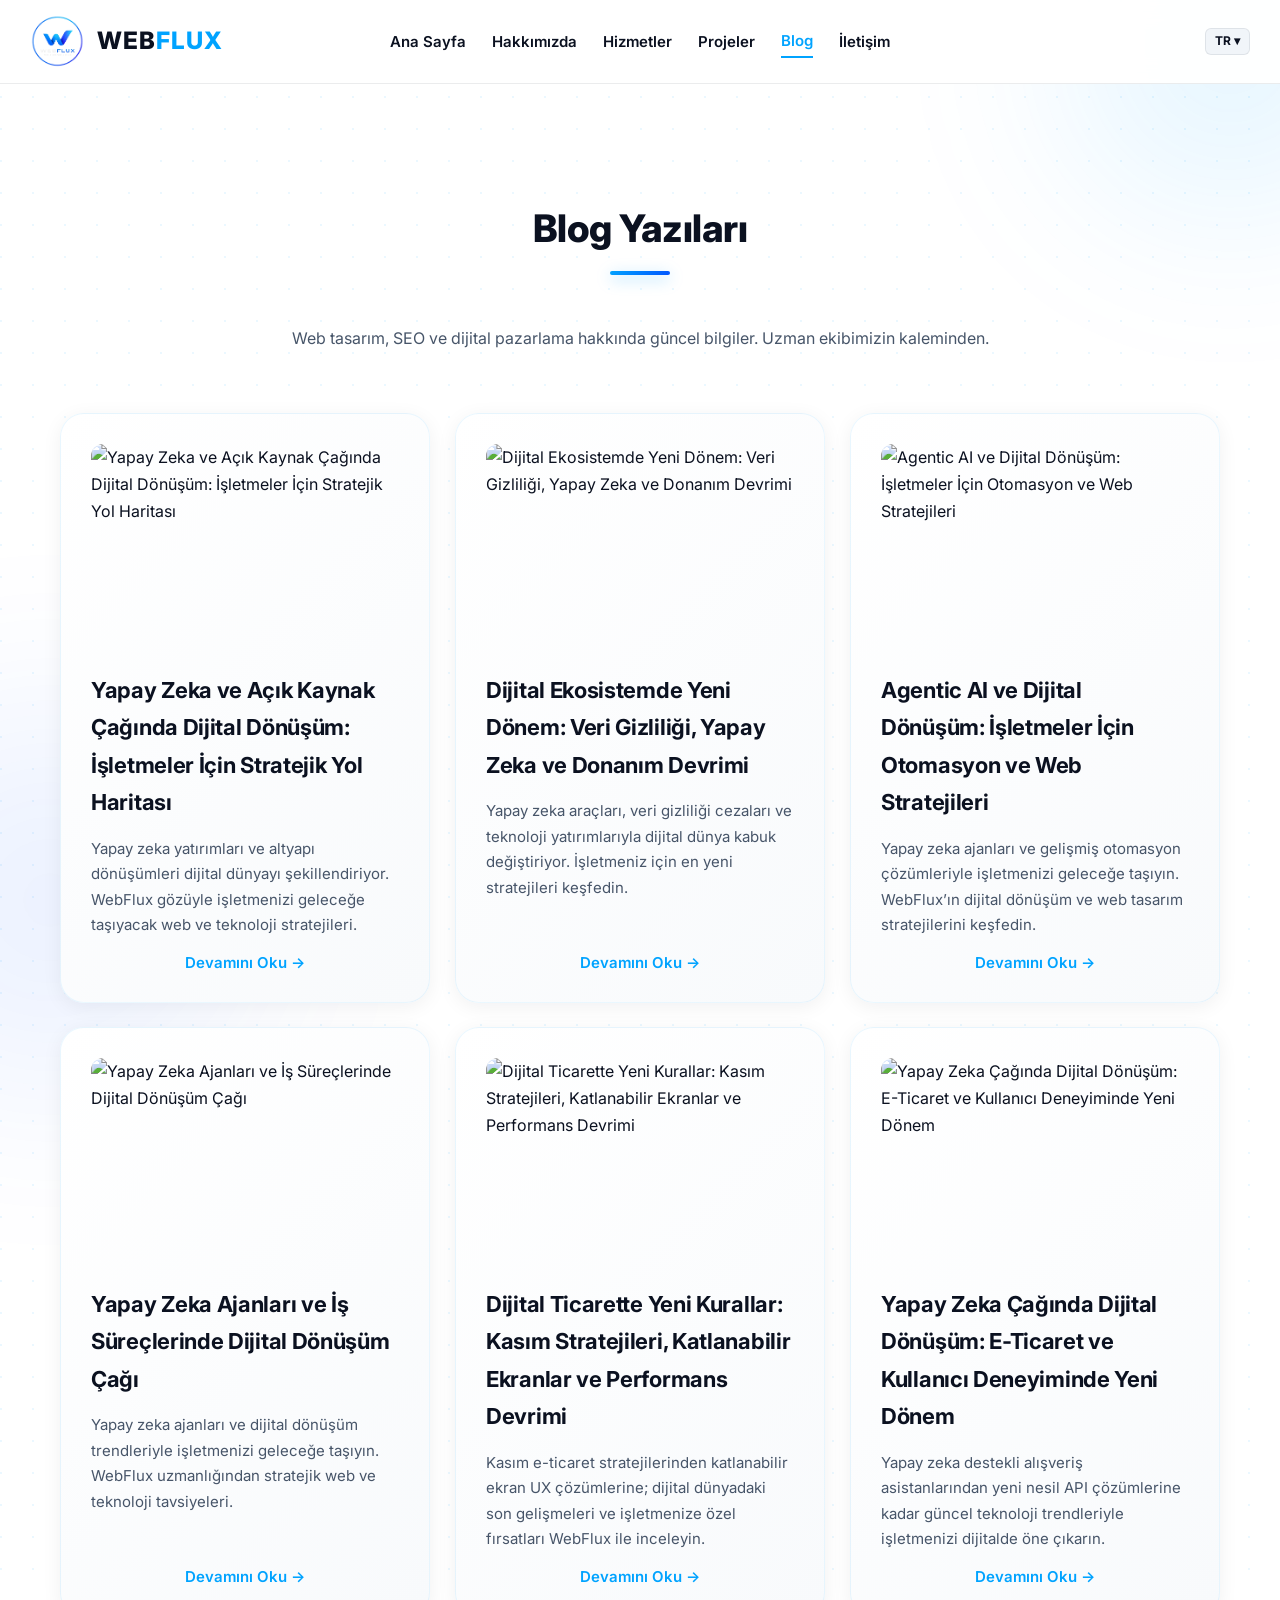
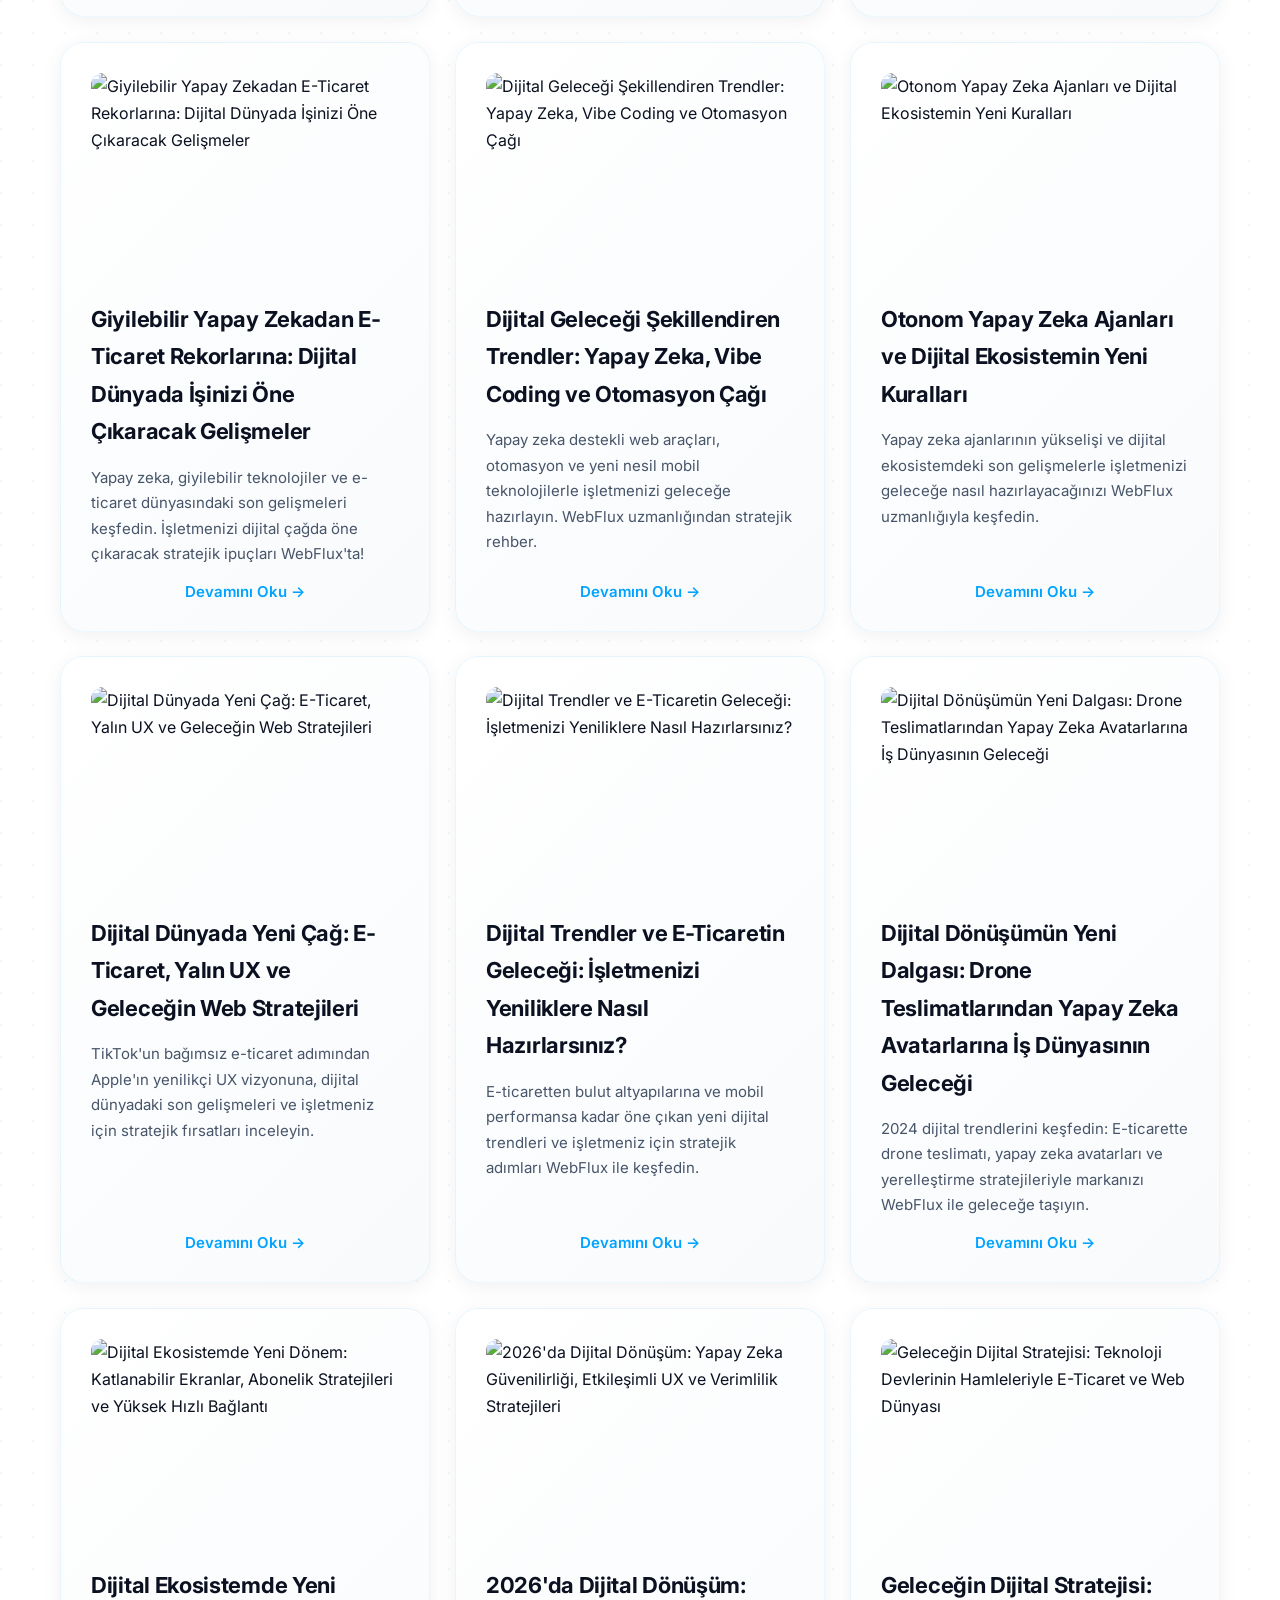
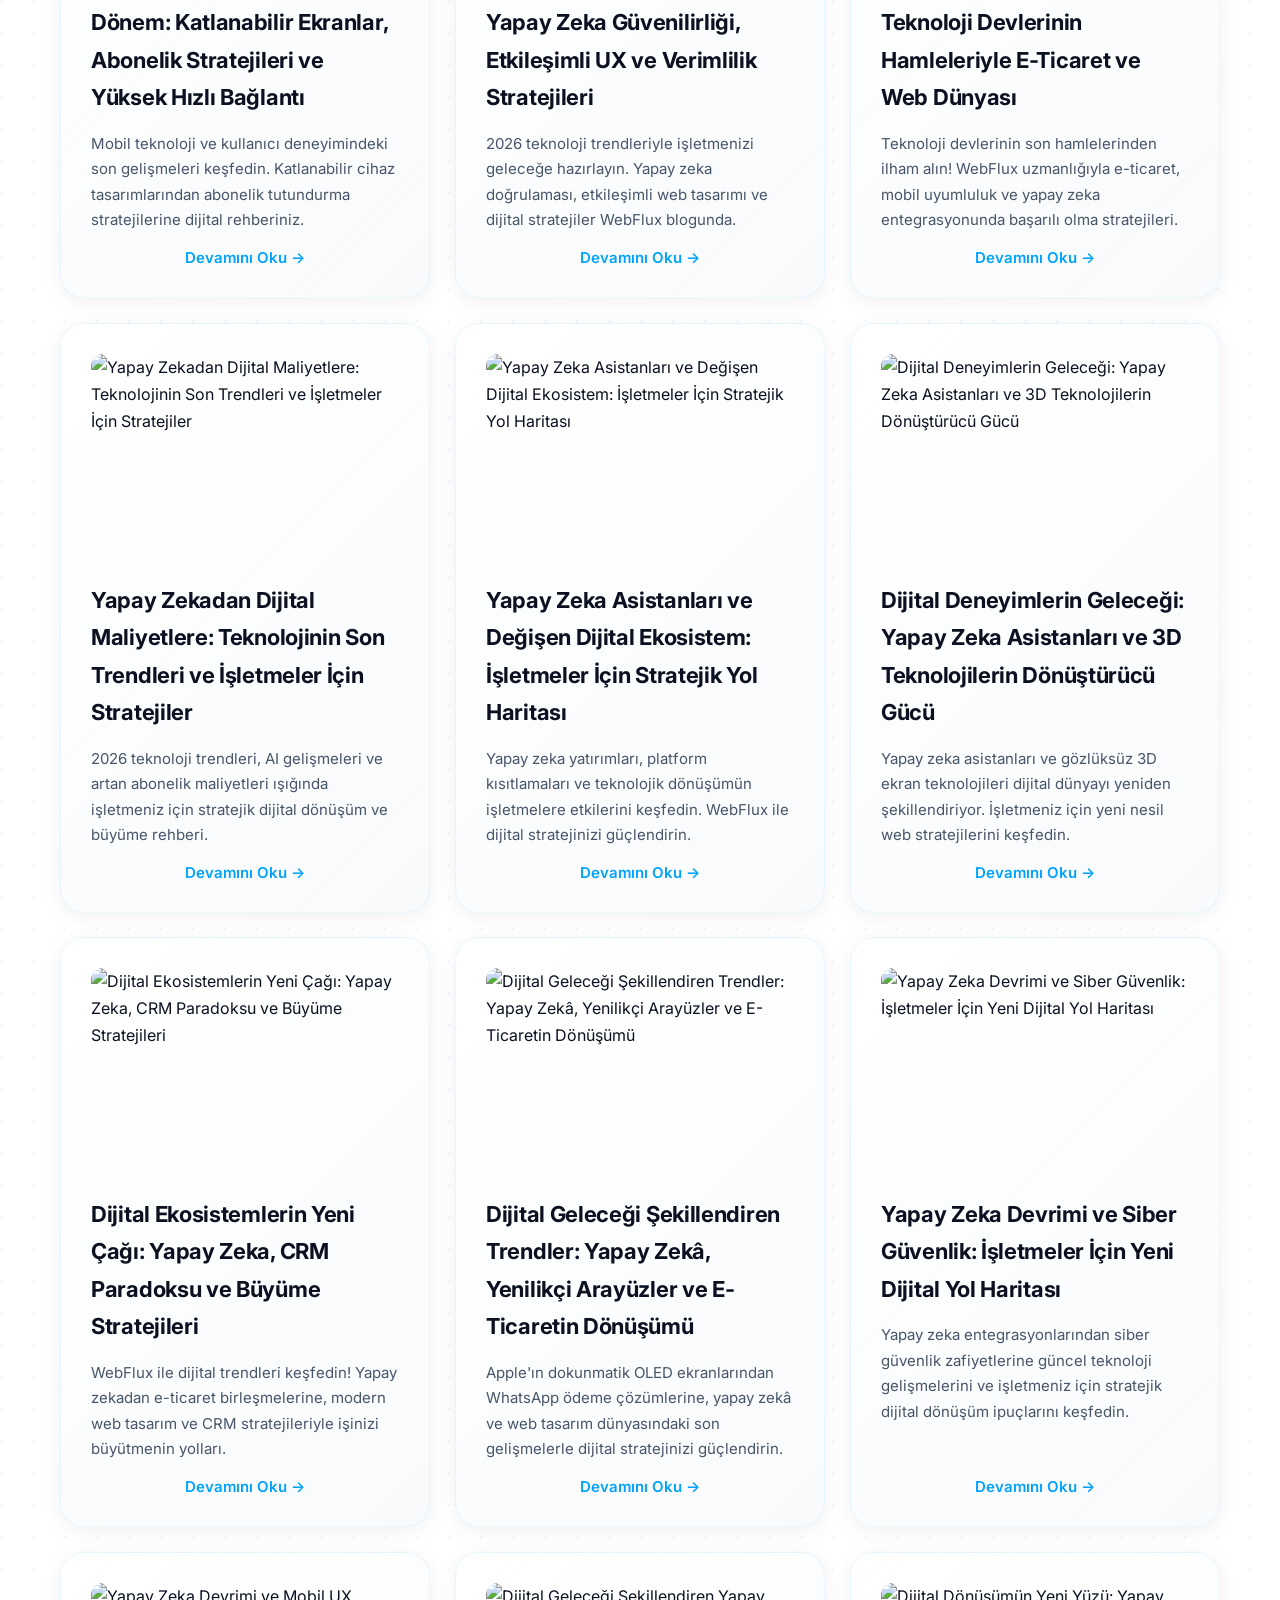
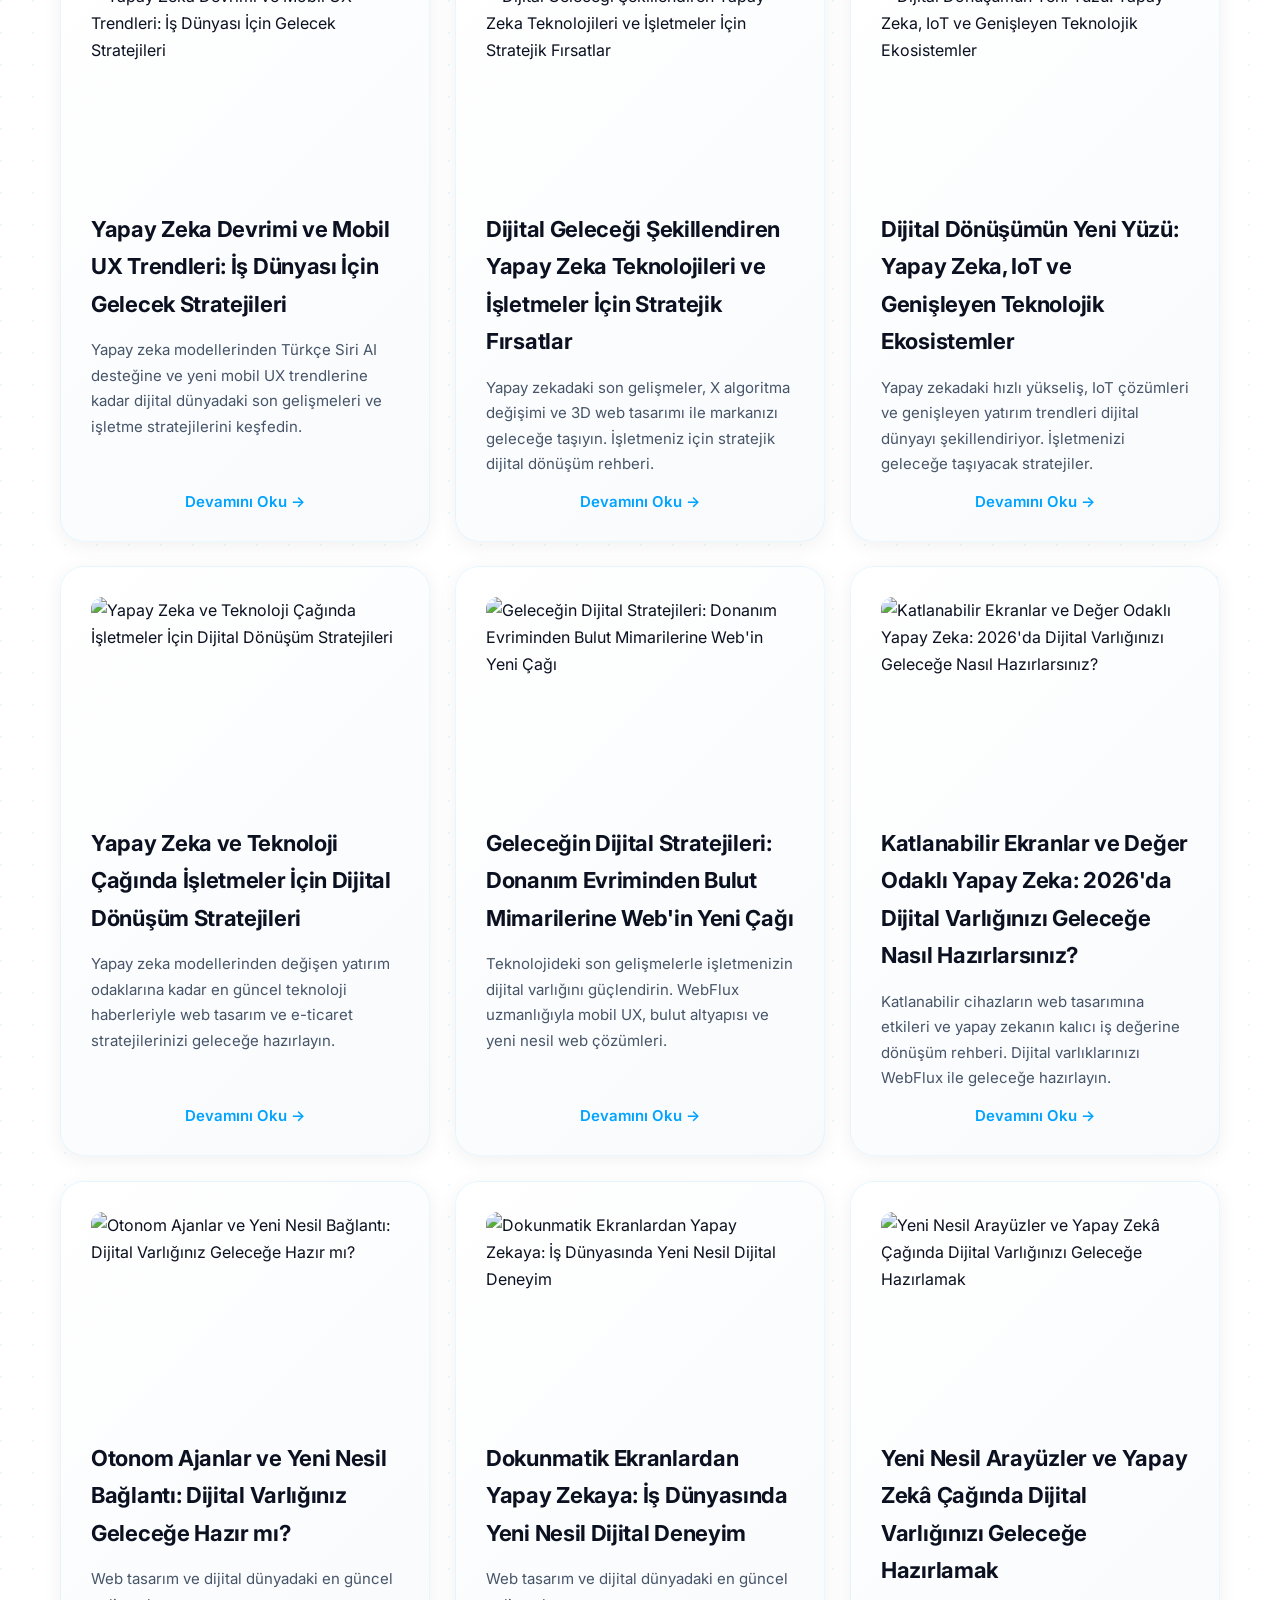
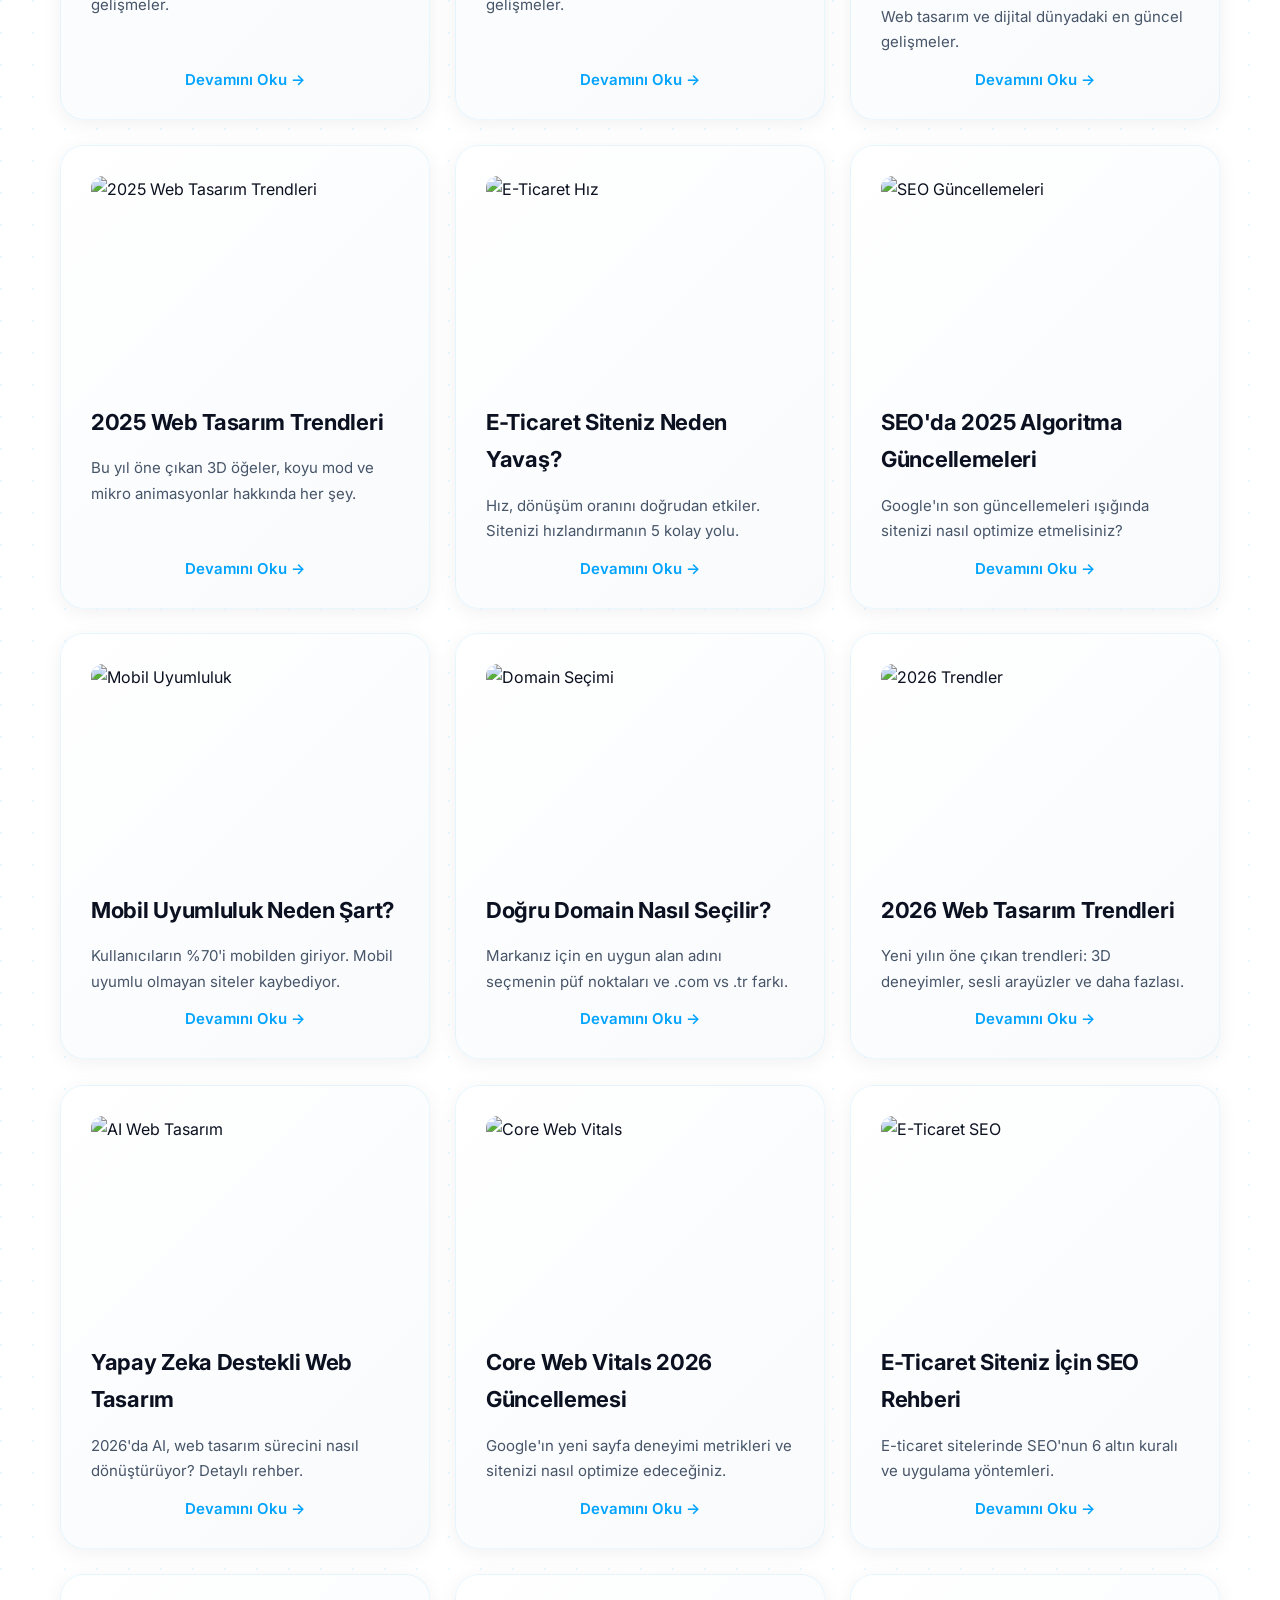
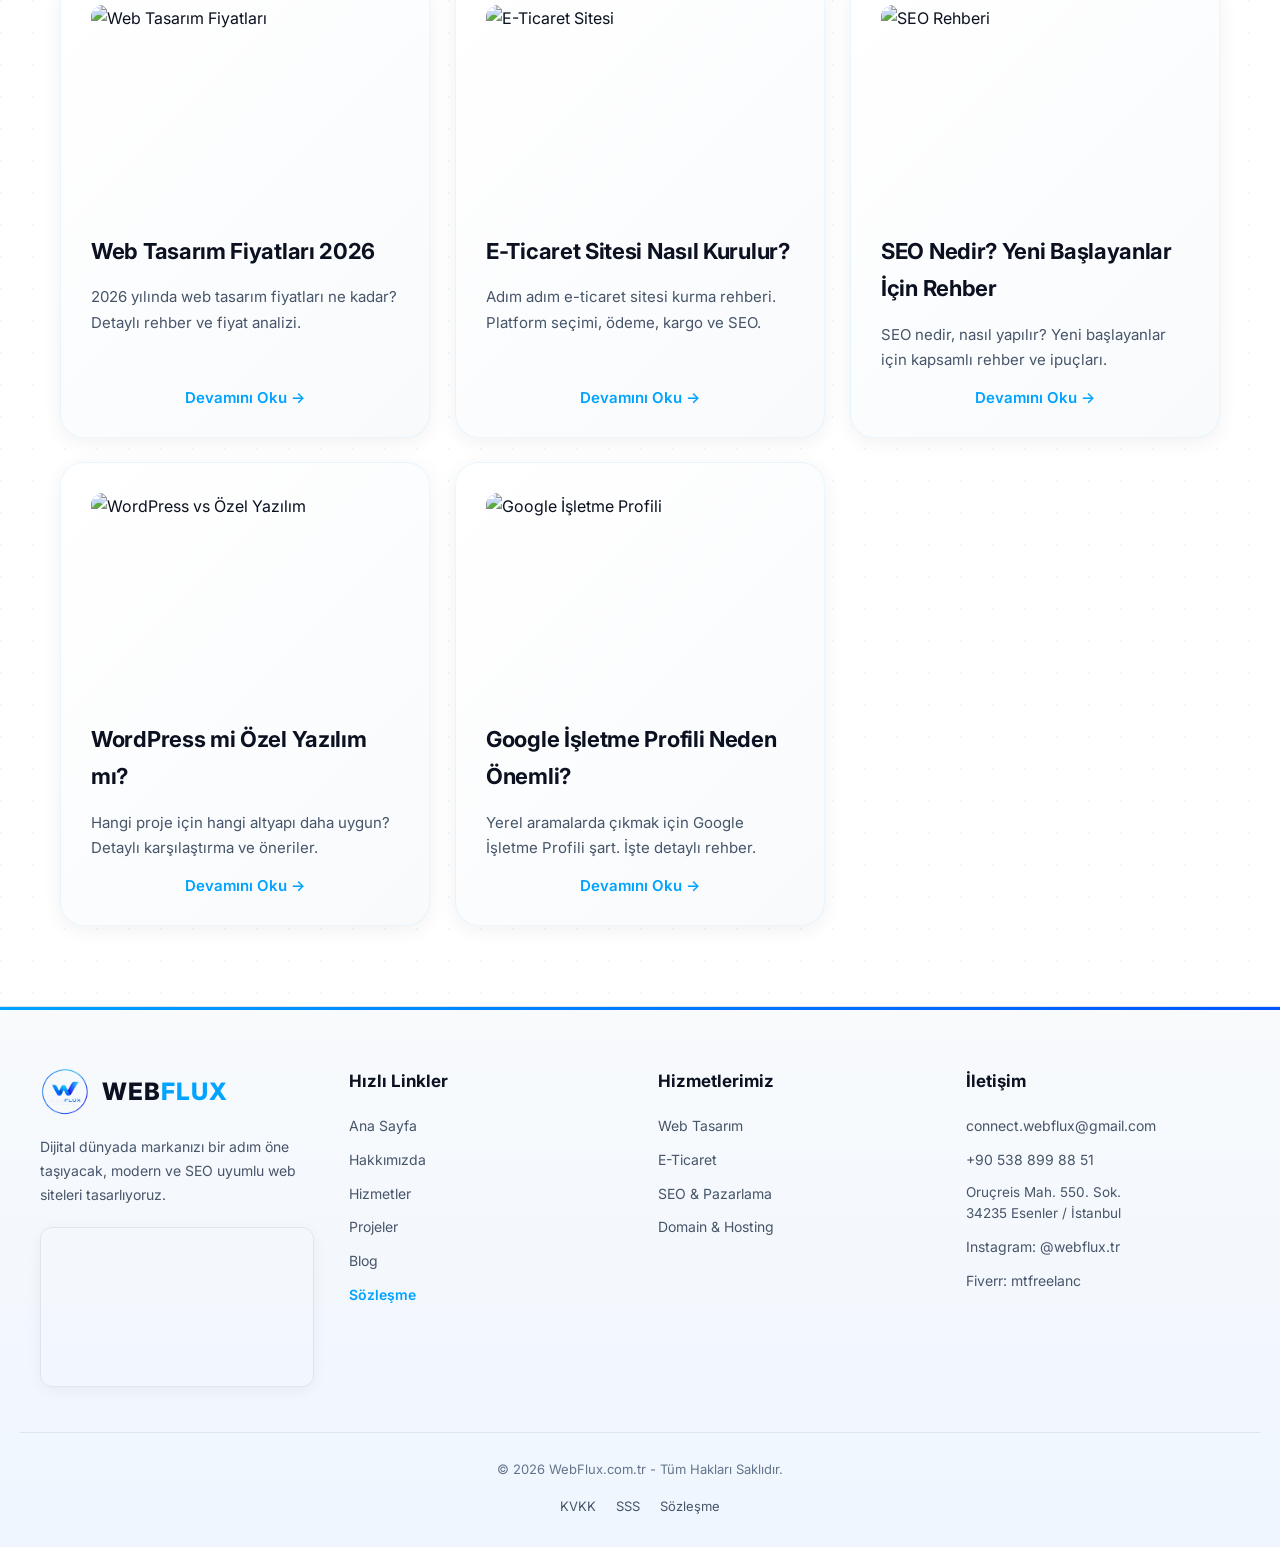
==== blog.html @ 3c9e2207 "🤖 Otomatik: Blog, Sitemap, RSS ve Resim Optimizasyonu" ====
<!DOCTYPE html>
<html lang="tr" dir="ltr">
<head>
<meta charset="UTF-8">
<meta name="viewport" content="width=device-width,initial-scale=1.0">
<meta name="theme-color" content="#0B1120">
<title>Web Tasarım Blog | SEO ve E-Ticaret Rehberi | WebFlux</title>
<meta name="description" content="Web tasarım, SEO, e-ticaret ve dijital pazarlama hakkında güncel blog yazıları. Uzman tavsiyeleri ve pratik rehberler.">
<meta name="robots" content="index,follow">
<link rel="canonical" href="https://webflux.com.tr/blog.html">
<link rel="icon" type="image/x-icon" href="favicon.ico">
<link rel="icon" type="image/png" sizes="32x32" href="favicon-32x32.png">
<link rel="icon" type="image/png" sizes="16x16" href="favicon-16x16.png">
<link rel="apple-touch-icon" sizes="180x180" href="apple-touch-icon.png">
<link rel="manifest" href="site.webmanifest">
<link rel="preconnect" href="https://fonts.googleapis.com">
<link rel="preconnect" href="https://fonts.gstatic.com" crossorigin>
<link rel="stylesheet" href="style.css">
<link href="https://fonts.googleapis.com/css2?family=Inter:wght@300;400;500;600;700;800&display=swap" rel="stylesheet">
<script async src="https://www.googletagmanager.com/gtag/js?id=G-5HSKSWRNPC"></script>
<script>
window.dataLayer = window.dataLayer || [];
function gtag(){dataLayer.push(arguments);}
gtag('js', new Date());
gtag('config', 'G-5HSKSWRNPC');
</script>
</head>
<body>
<header>
<a href="index.html" class="logo-container"><img src="logo.png" alt="WebFlux"><div class="logo-text">WEB<span>FLUX</span></div></a>
<button class="menu-toggle">☰</button>
<nav>
<a href="index.html" data-i18n="nav_home">Ana Sayfa</a>
<a href="hakkimizda.html" data-i18n="nav_about">Hakkımızda</a>
<a href="hizmetler.html" data-i18n="nav_services">Hizmetler</a>
<a href="projeler.html" data-i18n="nav_projects">Projeler</a>
<a href="blog.html" class="active" data-i18n="nav_blog">Blog</a>
<a href="iletisim.html" data-i18n="nav_contact">İletişim</a>
</nav>
<div class="lang-selector"><button class="lang-btn" id="langToggle"><span id="currentLangLabel">TR</span> ▾</button><div class="lang-dropdown" id="langDropdown">
<button class="lang-option" data-lang="tr">🇹🇷 Türkçe</button>
<button class="lang-option" data-lang="en">🇬🇧 English</button>
<button class="lang-option" data-lang="fa">🇮🇷 فارسی</button>
<button class="lang-option" data-lang="ar">🇸🇦 العربية</button>
<button class="lang-option" data-lang="ru">🇷🇺 Русский</button>
</div></div>
</header>

<section class="section-container" style="margin-top:40px">
<h1 class="section-title">Blog Yazıları</h1>
<p style="text-align:center;color:var(--text-muted);max-width:700px;margin:0 auto 60px">Web tasarım, SEO ve dijital pazarlama hakkında güncel bilgiler. Uzman ekibimizin kaleminden.</p>
<div class="grid-3">
    <div class="blog-card card-3d" data-title="Yapay Zeka ve Açık Kaynak Çağında Dijital Dönüşüm: İşletmeler İçin Stratejik Yol Haritası" data-description="Yapay zeka yatırımları ve altyapı dönüşümleri dijital dünyayı şekillendiriyor. WebFlux gözüyle işletmenizi geleceğe taşıyacak web ve teknoloji stratejileri." data-img="https://images.unsplash.com/photo-1518770660439-4636190af475?q=80&w=800&auto=format&fit=crop" data-date="17.11.2026" data-author="WebFlux Ekibi" data-content="<h3>Yapay Zeka ve Açık Kaynak Çağında Dijital Dönüşüm: İşletmeler İçin Stratejik Yol Haritası</h3><h3>Yapay Zeka Yatırımları ve Dijital Ekosistemin Yeni Yüzü</h3><p>Teknoloji dünyası son derece hızlı bir dönüşüm sürecinden geçiyor. Isomorphic Labs'in 5 milyar dolarlık devasa yatırım turu ve kurumsal yapay zeka girişimi Noeri'nin aldığı 110 milyon dolarlık fonlama, yapay zekanın artık sadece bir trend değil, modern iş dünyasının ana omurgası haline geldiğini kanıtlıyor. İşletmeler için bu durum, dijital platformlarını ve web altyapılarını yapay zeka entegrasyonlarına hazır hale getirme zorunluluğunu beraberinde getiriyor.</p><h3>Kullanıcı Deneyiminde Yeni Perde: Akıllı Asistanlar ve Esnek Arayüzler</h3><p>Google Haritalar'ın Gemini destekli 'Ask Maps' özelliği ile sohbet tabanlı randevu ve planlama dönemini başlatması, kullanıcıların dijital etkileşim alışkanlıklarının değiştiğini gösteriyor. Artık kullanıcılar statik sayfalar yerine etkileşimli, anlık çözüm sunan dinamik arayüzler talep ediyor. WebFlux olarak vurguladığımız gibi, modern web tasarımlarının bu tür akıllı asistanlarla uyumlu çalışabilmesi ve kullanıcı odaklı mikro etkileşimler sunması gerekiyor. Nitekim Huawei Watch Air sızıntılarında gördüğümüz ultra ince ve esnek tasarım anlayışı, web sitelerinin de her türlü cihaz ekranında aynı kusursuzlukta çalışması gerektiğinin altını çiziyor.</p><h3>Güçlü Altyapı ve Açık Kaynak Standardı</h3><p>Microsoft'un Azure süper bilgisayarları da dahil olmak üzere dünyadaki en güçlü 500 sistemin tamamının Linux işletim sistemine geçmesi, performans, güvenlik ve esnekliğin dijital altyapılardaki önemini bir kez daha gösterdi. İşletmelerin web projelerinde ölçeklenebilir ve açık standartlara dayalı mimarileri tercih etmesi, uzun vadeli başarı için kritik bir adımdır.</p><h3>WebFlux ile Geleceğin Web Stratejisini İnşa Edin</h3><p>Bu gelişmeler ışığında işletmenizi geleceğe taşımak için şu stratejik adımları atabilirsiniz:</p><ul><li><strong>Yapay Zeka Odaklı UX Entegrasyonu:</strong> Web sitenizi sadece bilgi veren bir vitrin olmaktan çıkarıp müşteri taleplerini anında çözen akıllı asistanlarla donatın.</li><li><strong>Performans ve Altyapı Optimize Çalışmaları:</strong> Süper bilgisayar dünyasındaki gibi açık kaynaklı, esnek ve yüksek hızlı sunucu altyapılarına yatırım yapın.</li><li><strong>Mobil ve Minimal Tasarım:</strong> Donanım dünyasındaki incelik ve sadelik trendini web sitenizin arayüz tasarımıyla birleştirerek kullanıcıyı yormayan akıcı deneyimler sunun.</li></ul><p>WebFlux olarak, markanızın dijital varlığını en son teknolojik standartlara uyarlamak ve dönüşüm oranlarınızı artırmak için yanınızdayız.</p>">
        <img src="https://images.unsplash.com/photo-1518770660439-4636190af475?q=80&w=800&auto=format&fit=crop" alt="Yapay Zeka ve Açık Kaynak Çağında Dijital Dönüşüm: İşletmeler İçin Stratejik Yol Haritası" style="width:100%;height:200px;object-fit:cover;border-radius:12px;margin-bottom:20px" loading="lazy">
        <h3>Yapay Zeka ve Açık Kaynak Çağında Dijital Dönüşüm: İşletmeler İçin Stratejik Yol Haritası</h3>
        <p style="color:var(--text-muted);margin-bottom:15px">Yapay zeka yatırımları ve altyapı dönüşümleri dijital dünyayı şekillendiriyor. WebFlux gözüyle işletmenizi geleceğe taşıyacak web ve teknoloji stratejileri.</p>
        <button class="project-link blog-read-more">Devamını Oku →</button>
    </div>
    
    <div class="blog-card card-3d" data-title="Dijital Ekosistemde Yeni Dönem: Veri Gizliliği, Yapay Zeka ve Donanım Devrimi" data-description="Yapay zeka araçları, veri gizliliği cezaları ve teknoloji yatırımlarıyla dijital dünya kabuk değiştiriyor. İşletmeniz için en yeni stratejileri keşfedin." data-img="https://images.unsplash.com/photo-1620712943543-bcc4688e7485?q=80&w=800&auto=format&fit=crop" data-date="16.11.2026" data-author="WebFlux Ekibi" data-content="<h3>Dijital Ekosistemde Yeni Dönem: Veri Gizliliği, Yapay Zeka ve Donanım Devrimi</h3><p>Günümüz teknoloji dünyası, baş döndürücü bir hızla biçim değiştirmeye devam ediyor. Veri güvenliğinden yapay zekanın iş süreçlerine entegrasyonuna, donanım yatırımlarından kullanıcı deneyimi standartlarına kadar yaşanan son gelişmeler, işletmelerin dijital varlıklarını yeniden gözden geçirmesini zorunlu kılıyor. WebFlux olarak, haftanın öne çıkan teknoloji başlıklarını ve bu gelişmelerin işletmenizin dijital stratejisine etkilerini sizler için analiz ettik.</p><h3>Veri Gizliliği ve Kullanıcı Güveni: Meta Örneğinden Çıkarılacak Dersler</h3><p>Meta'nın İtalya'da fotoğraf ve videolara yetkisiz erişim gerekçesiyle aldığı 805 milyon euro'luk dev ceza, dijital dünyada veri şeffaflığının artık bir tercih değil, hayati bir gereklilik olduğunu bir kez daha kanıtladı. E-ticaret siteleri ve web platformları için kullanıcı izni süreçlerini şeffaf kılmak, açık rıza mekanizmalarını doğru kurgulamak ve KVKK/GDPR standartlarına tam uyum sağlamak, marka itibarının temel taşıdır. Web tasarımında kullanıcı odaklı ve güven veren bir UX (Kullanıcı Deneyimi) yaklaşımı benimsemek, müşteri sadakatini doğrudan artırmaktadır.</p><h3>Yapay Zeka ve Sesli Teknolojilerle Operasyonel Verimlilik</h3><p>ElevenLabs'ın duyurduğu yeni <strong>ElevenAI</strong> uygulaması ve Apple'ın 2027 planlarında yer alan Siri entegrasyonlu akıllı gözlükler, yapay zekanın ve sesli komutların iş hayatının merkezine yerleştiğini gösteriyor. İşletmelerin toplantı yönetiminden müşteri hizmetlerine kadar her alanda yapay zeka ajanlarından faydalanması operasyonel maliyetleri ciddi oranda düşürüyor. Web sitelerinizde ve dijital platformlarınızda akıllı chatbotlar ve sesli arama altyapılarına yer vermek, geleceğin kullanıcı alışkanlıklarına bugün uyum sağlamanızı sağlar.</p><h3>Altyapı ve Güvenlik: Sürdürülebilir Dijital Varlığın Temeli</h3><p>SK Hynix'in Güney Kore'de yükselen 50 katlı devasa çip fabrikası yatırımı ve Microsoft'un Windows lisans hataları için yayınladığı acil güvenlik yamaları, dijital dünyada altyapı ve yazılım güncelliğinin önemini vurguluyor. Tesla'nın giriş segmenti Model Y sürümünü kaldırarak menzil ve hıza odaklanan yeni fiyatlandırma stratejisi ise pazardaki değer odaklı dönüşümü simgeliyor. İşletmeniz için güçlü, hızlı ve kesintisiz bir web altyapısı sunmak, potansiyel müşterilerinizi kaybetmemeniz adına en kritik yatırımdır.</p><h3>WebFlux ile Geleceğin Web Stratejisini İnşa Edin</h3><p>Teknolojideki bu hızlı dönüşüm karşısında işletmenizin geride kalmaması için web altyapınızı, veri güvenliği protokollerinizi ve kullanıcı deneyiminizi sürekli güncellemelisiniz. WebFlux olarak; modern web tasarımı, yüksek performanslı altyapı çözümleri ve yapay zeka destekli dijital stratejilerimizle markanızı geleceğe hazırlıyoruz.</p>">
        <img src="https://images.unsplash.com/photo-1620712943543-bcc4688e7485?q=80&w=800&auto=format&fit=crop" alt="Dijital Ekosistemde Yeni Dönem: Veri Gizliliği, Yapay Zeka ve Donanım Devrimi" style="width:100%;height:200px;object-fit:cover;border-radius:12px;margin-bottom:20px" loading="lazy">
        <h3>Dijital Ekosistemde Yeni Dönem: Veri Gizliliği, Yapay Zeka ve Donanım Devrimi</h3>
        <p style="color:var(--text-muted);margin-bottom:15px">Yapay zeka araçları, veri gizliliği cezaları ve teknoloji yatırımlarıyla dijital dünya kabuk değiştiriyor. İşletmeniz için en yeni stratejileri keşfedin.</p>
        <button class="project-link blog-read-more">Devamını Oku →</button>
    </div>
    
    <div class="blog-card card-3d" data-title="Agentic AI ve Dijital Dönüşüm: İşletmeler İçin Otomasyon ve Web Stratejileri" data-description="Yapay zeka ajanları ve gelişmiş otomasyon çözümleriyle işletmenizi geleceğe taşıyın. WebFlux’ın dijital dönüşüm ve web tasarım stratejilerini keşfedin." data-img="https://images.unsplash.com/photo-1516321318423-f06f85e504b3?q=80&w=800&auto=format&fit=crop" data-date="15.11.2026" data-author="WebFlux Ekibi" data-content="<h3>Agentic AI ve Dijital Dönüşüm: İşletmeler İçin Otomasyon ve Web Stratejileri</h3><p>Son dönemde teknoloji dünyasında yaşanan gelişmeler, yapay zekanın sadece bir yardımcı araç olmaktan çıkıp süreçleri doğrudan yöneten otonom bir aktör haline geldiğini gösteriyor. LangChain’in 300 milyon dolarlık dev yatırımı ve DCase gibi platformların Agentic AI entegrasyonları, dijital iş süreçlerinin geleceğine ışık tutuyor.</p><h3>Yapay Zeka Ajanları İş Süreçlerini Nasıl Değiştiriyor?</h3><p>Geleneksel kurumsal web siteleri ve e-ticaret platformları, kullanıcı taleplerini toplayıp ilgili ekiplere iletmekle sınırlıydı. Ancak yeni nesil Agentic AI çözümleri, gelen talepleri kendi kendine analiz edip doğrudan çözüme kavuşturma yeteneğine sahip. Bu durum, web platformlarının sadece birer dijital vitrin değil, aynı zamanda 7/24 çalışan otonom operasyon merkezlerine dönüşmesini sağlıyor.</p><h3>Yükselen Görsel Standartlar ve Kullanıcı Deneyimi</h3><p>Ekran ve kamera teknolojilerindeki hızlı ilerlemeler, kullanıcıların dijital mecralardaki görsel kalite beklentisini her geçen gün artırıyor. İşletmelerin hem bu yüksek çözünürlüklü ekran standartlarına uyum sağlayan ultra hızlı web tasarımlarına hem de arka planda kesintisiz çalışan akıllı entegrasyonlara yatırım yapması kritik bir hal alıyor.</p><h3>WebFlux ile Dijital Geleceğe Adım Atın</h3><p>WebFlux olarak, markaların bu teknolojik dönüşüme hızla adapte olmasını sağlıyoruz. Kullanıcı deneyimini (UX) modern yapay zeka otomasyonlarıyla birleştirerek, web projenizi yüksek dönüşüm sağlayan akıllı bir iş aracına dönüştürüyoruz. Geleceğin dijital dünyasında rekabet avantajı yakalamak için web altyapınızı şimdiden güçlendirin.</p>">
        <img src="https://images.unsplash.com/photo-1516321318423-f06f85e504b3?q=80&w=800&auto=format&fit=crop" alt="Agentic AI ve Dijital Dönüşüm: İşletmeler İçin Otomasyon ve Web Stratejileri" style="width:100%;height:200px;object-fit:cover;border-radius:12px;margin-bottom:20px" loading="lazy">
        <h3>Agentic AI ve Dijital Dönüşüm: İşletmeler İçin Otomasyon ve Web Stratejileri</h3>
        <p style="color:var(--text-muted);margin-bottom:15px">Yapay zeka ajanları ve gelişmiş otomasyon çözümleriyle işletmenizi geleceğe taşıyın. WebFlux’ın dijital dönüşüm ve web tasarım stratejilerini keşfedin.</p>
        <button class="project-link blog-read-more">Devamını Oku →</button>
    </div>
    
    <div class="blog-card card-3d" data-title="Yapay Zeka Ajanları ve İş Süreçlerinde Dijital Dönüşüm Çağı" data-description="Yapay zeka ajanları ve dijital dönüşüm trendleriyle işletmenizi geleceğe taşıyın. WebFlux uzmanlığından stratejik web ve teknoloji tavsiyeleri." data-img="https://images.unsplash.com/photo-1507238691740-187a5b1d37b8?q=80&w=800&auto=format&fit=crop" data-date="14.11.2026" data-author="WebFlux Ekibi" data-content="<h3>Yapay Zeka Ajanları ve İş Süreçlerinde Dijital Dönüşüm Çağı</h3><p>Teknoloji dünyası, yapay zekanın sadece bir 'yardımcı' olmaktan çıkıp süreçleri doğrudan yöneten 'otonom ajanlara' dönüştüğü tarihi bir kırılma noktasından geçiyor. DCase'in kurumsal süreçlere Agentic AI entegrasyonu ve LangChain'in 3 milyar dolar değerleme ile 300 milyon dolar yatırım alması, bu dönüşümün en somut kanıtları arasında yer alıyor. WebFlux olarak, işletmelerin bu yeni nesil teknolojileri web platformlarına ve dijital stratejilerine nasıl entegre edebileceğini inceliyoruz.</p><h3>Ajan Yapay Zeka (Agentic AI) ile Kurumsal Verimlilik</h3><p>Geleneksel destek sistemleri talepleri yalnızca kaydederken, otonom ajanlar iş süreçlerini anlık olarak analiz edip çözüme kavuşturuyor. İşletmeniz için bu durum; müşteri ilişkileri yönetiminden (CRM) e-ticaret stok takibine kadar her noktada kesintisiz ve hızlı bir kullanıcı deneyimi anlamına gelir. Web sitenize entegre edilecek akıllı altyapılar, operasyonel maliyetlerinizi düşürürken dönüşüm oranlarınızı artırabilir.</p><h3>Etik ve İnsan Odaklı Teknoloji Kullanımı</h3><p>CD Projekt Red’in oyun dünyasındaki seslendirme süreçlerinde yapay zekayı insan emeğini tamamlayıcı bir unsur olarak kullanması, teknolojinin etik sınırlarını doğru çizmenin önemini gösteriyor. İşletmeler, yapay zekayı insan kaynağının yerine tamamen koymak yerine, çalışanların yetkinliklerini artıran bir kaldıraç olarak konumlandırmalıdır. Şeffaf ve etik bir dijital varlık, markanıza olan güveni pekiştirir.</p><h3>Hızlı Etkileşim ve Modern Web Tasarımı</h3><p>WhatsApp'ın yeni anlık paylaşım özellikleri ve Gemini ile Anthropic cephesindeki hızlı güncellemeler, kullanıcıların artık 'hız' ve 'kolaylık' beklediğini bir kez daha kanıtlıyor. Modern web tasarımında mikro etkileşimler, yıldırım hızında açılan sayfalar ve sezgisel arayüzler artık bir lüks değil, zorunluluktur. WebFlux ile işletmenizi bu dönüşümün öncülerinden biri haline getirebilir, geleceğin dijital dünyasında sağlam bir yer edinebilirsiniz.</p>">
        <img src="https://images.unsplash.com/photo-1507238691740-187a5b1d37b8?q=80&w=800&auto=format&fit=crop" alt="Yapay Zeka Ajanları ve İş Süreçlerinde Dijital Dönüşüm Çağı" style="width:100%;height:200px;object-fit:cover;border-radius:12px;margin-bottom:20px" loading="lazy">
        <h3>Yapay Zeka Ajanları ve İş Süreçlerinde Dijital Dönüşüm Çağı</h3>
        <p style="color:var(--text-muted);margin-bottom:15px">Yapay zeka ajanları ve dijital dönüşüm trendleriyle işletmenizi geleceğe taşıyın. WebFlux uzmanlığından stratejik web ve teknoloji tavsiyeleri.</p>
        <button class="project-link blog-read-more">Devamını Oku →</button>
    </div>
    
    <div class="blog-card card-3d" data-title="Dijital Ticarette Yeni Kurallar: Kasım Stratejileri, Katlanabilir Ekranlar ve Performans Devrimi" data-description="Kasım e-ticaret stratejilerinden katlanabilir ekran UX çözümlerine; dijital dünyadaki son gelişmeleri ve işletmenize özel fırsatları WebFlux ile inceleyin." data-img="https://images.unsplash.com/photo-1551288049-bebda4e38f71?q=80&w=800&auto=format&fit=crop" data-date="13.11.2026" data-author="WebFlux Ekibi" data-content="<h3>Dijital Ticarette Yeni Kurallar: Kasım Stratejileri, Katlanabilir Ekranlar ve Performans Devrimi</h3><p>Hızla değişen dijital ekosistemde başarılı olmak, yalnızca trendleri takip etmeyi değil, bu trendleri stratejik bir avantaja dönüştürmeyi gerektiriyor. Son günlerde e-ticaretten yapay zekaya, yeni nesil mobil cihazlardan teknoloji yatırımlarına kadar yaşanan gelişmeler, işletmelerin dijital varlıklarını yeniden gözden geçirmeleri gerektiğini gösteriyor.</p><h3>Erken Harekete Geçenler Kazanıyor: E-Ticarette Kasım Kampanyaları</h3><p>Her yıl Kasım ayında e-ticaret dünyasında yaşanan rekabet bu yıl boyut değiştirdi. Tüketici alışkanlıkları, alışveriş kararının büyük gün gelmeden önce alındığını ortaya koyuyor. İşletmelerin sadece büyük indirim gününe odaklanmak yerine, kampanya öncesinde kullanıcı deneyimini (UX) optimize etmesi, dönüşüm odaklı açılış sayfaları (landing page) hazırlaması ve erken dönem pazarlama kurgularına yatırım yapması kritik önem taşıyor.</p><h3>Katlanabilir Ekranlar ve Değişen UX Standartları</h3><p>iPhone Duo gibi katlanabilir teknolojilerin günlük kullanıma entegre olması, web tasarımı ve mobil arayüz geliştirme süreçlerinde yeni bir sayfa açıyor. 5.4 inçlik dış ekrandan 7.6 inçlik iç ekrana geçiş gibi dinamik ekran boyutları, klasik duyarlı (responsive) tasarımın ötesine geçerek esnek ve adaptif arayüz ihtiyaçlarını doğuruyor. Markaların kullanıcılarına her ekran formunda kesintisiz bir akış sunması artık bir lüks değil, zorunluluktur.</p><h3>Performans Optimizasyonu ve Veri Odaklı Altyapı</h3><p>DLSS 5 teknolojisindeki inanılmaz performans artışı ve Databento gibi fintech girişimlerine yapılan dev yatırımlar, dijital dünyanın iki temel direğini işaret ediyor: Hız ve Veri Gücü. Web sitelerinizin yüklenme hızları, kod optimizasyonları ve altyapı performansı, tıpkı grafik motorlarında olduğu gibi doğrudan kullanıcı tutundurma oranlarınızı ve arama motoru sıralamalarınızı belirler.</p><h3>WebFlux İle İşletmenizi Geleceğe Taşıyın</h3><p>Lojistik maliyetlerindeki dalgalanmalar ve çocuk odaklı teknolojilere yapılan yatırımlar gösteriyor ki, her sektör kendi dijital dönüşümünü hızlandırmak zorunda. WebFlux olarak, işletmenizin yalnızca bugün değil, geleceğin teknolojilerine de hazır bir dijital vitrine sahip olması için yenilikçi web tasarım ve e-ticaret çözümleri sunuyoruz.</p>">
        <img src="https://images.unsplash.com/photo-1551288049-bebda4e38f71?q=80&w=800&auto=format&fit=crop" alt="Dijital Ticarette Yeni Kurallar: Kasım Stratejileri, Katlanabilir Ekranlar ve Performans Devrimi" style="width:100%;height:200px;object-fit:cover;border-radius:12px;margin-bottom:20px" loading="lazy">
        <h3>Dijital Ticarette Yeni Kurallar: Kasım Stratejileri, Katlanabilir Ekranlar ve Performans Devrimi</h3>
        <p style="color:var(--text-muted);margin-bottom:15px">Kasım e-ticaret stratejilerinden katlanabilir ekran UX çözümlerine; dijital dünyadaki son gelişmeleri ve işletmenize özel fırsatları WebFlux ile inceleyin.</p>
        <button class="project-link blog-read-more">Devamını Oku →</button>
    </div>
    
    <div class="blog-card card-3d" data-title="Yapay Zeka Çağında Dijital Dönüşüm: E-Ticaret ve Kullanıcı Deneyiminde Yeni Dönem" data-description="Yapay zeka destekli alışveriş asistanlarından yeni nesil API çözümlerine kadar güncel teknoloji trendleriyle işletmenizi dijitalde öne çıkarın." data-img="https://images.unsplash.com/photo-1462826303086-329426d1aef5?q=80&w=800&auto=format&fit=crop" data-date="12.11.2026" data-author="WebFlux Ekibi" data-content="<h3>Yapay Zeka Çağında Dijital Dönüşüm: E-Ticaret ve Kullanıcı Deneyiminde Yeni Dönem</h3><p>Teknoloji dünyası, yapay zekanın sadece bir araç olmaktan çıkıp dijital stratejilerin merkezine yerleştiği tarihi bir dönüşüm sürecinden geçiyor. OpenAI'ın 10 milyar doları aşan çeyreklik geliri, yapay zekaya olan talebin ne kadar devasa bir boyuta ulaştığını kanıtlar nitelikte. WebFlux olarak, bu teknolojik devrimin web tasarımı, e-ticaret ve kullanıcı deneyimi (UX) üzerindeki yansımalarını yakından takip ediyor ve markalarınız için stratejik fırsatlara dönüştürüyoruz.</p><h3>E-Ticarette Yeni Standart: Yapay Zeka Destekli Alışveriş Asistanları</h3><p>Amazon'un 'Alexa ile Alışveriş' özelliğini Türkiye'de erişime açması, e-ticaret dünyasında kişiselleştirilmiş müşteri deneyiminin boyut değiştirdiğini gösteriyor. Artık kullanıcılar yalnızca kategori filtreleriyle değil, yapay zeka ile doğal dilde etkileşime girerek ürün arıyor. İşletmelerin web sitelerini ve e-ticaret altyapılarını bu tür arama ve etkileşim modellerine uyumlu hale getirmesi, dönüşüm oranlarını artırmada belirleyici bir rol oynayacak.</p><h3>Operasyonel Hız ve Otomasyon: Google Gemini Decision 1</h3><p>Google'ın tek bir API çağrısında 1.000 farklı soruyu değerlendirebilen Gemini Decision 1 modelini tanıtması, özellikle karar mekanizması gerektiren web sistemleri için büyük bir devrim. Bu tür düşük maliyetli ve yüksek hızlı API'lar; dinamik fiyatlandırma, anlık stok analizi ve kişiselleştirilmiş içerik sunumu gibi alanlarda markaların operasyonel yükünü hafifletecek.</p><h3>Giyilebilir Teknolojiler ve Esnek Ekranlar: UX Tasarımı Nereye Gidiyor?</h3><p>Apple ve Samsung'un katlanabilir ekran camı teknolojileri üzerindeki çalışmaları ve kameralı AirPods gibi inovasyonlar, dijital içeriklerin sunulduğu ekran boyutlarının ve etkileşim türlerinin çeşitlendiğini gösteriyor. Duyarlı (responsive) tasarım anlayışı, artık sadece mobil ve masaüstü ile sınırlı değil; akıllı aksesuarlar ve esnek ekran formatları da dikkate alınarak kurgulanmalı.</p><h3>WebFlux'tan İşletmeniz İçin Stratejik Yol Haritası</h3><ul><li><strong>Konuşmalı Ticarete (Conversational Commerce) Hazırlanın:</strong> Arama altyapılarınızı yapay zeka asistanlarının kolayca anlayabileceği yapılandırılmış verilerle (Schema.org) optimize edin.</li><li><strong>Karar Süreçlerini Otomatize Edin:</strong> Müşteri destek ve teklif süreçlerinizde yeni nesil kararlaştırma API'larını entegre ederek yanıt sürelerini milisaniyelere indirin.</li><li><strong>Geleceğin Arayüzlerine Uyum Sağlayın:</strong> Web sitenizi farklı ekran tipleri ve yeni nesil giyilebilir cihaz etkileşimlerine hazır esnek UX mimarileriyle tasarlayın.</li></ul><p>WebFlux olarak, gelişen bu teknolojileri markanızın dijital varlığına entegre etmek ve rekabette öne geçmenizi sağlamak için buradayız. Geleceğin web tecrübesini bugünden inşa etmek için bizimle iletişime geçin.</p>">
        <img src="https://images.unsplash.com/photo-1462826303086-329426d1aef5?q=80&w=800&auto=format&fit=crop" alt="Yapay Zeka Çağında Dijital Dönüşüm: E-Ticaret ve Kullanıcı Deneyiminde Yeni Dönem" style="width:100%;height:200px;object-fit:cover;border-radius:12px;margin-bottom:20px" loading="lazy">
        <h3>Yapay Zeka Çağında Dijital Dönüşüm: E-Ticaret ve Kullanıcı Deneyiminde Yeni Dönem</h3>
        <p style="color:var(--text-muted);margin-bottom:15px">Yapay zeka destekli alışveriş asistanlarından yeni nesil API çözümlerine kadar güncel teknoloji trendleriyle işletmenizi dijitalde öne çıkarın.</p>
        <button class="project-link blog-read-more">Devamını Oku →</button>
    </div>
    
    <div class="blog-card card-3d" data-title="Giyilebilir Yapay Zekadan E-Ticaret Rekorlarına: Dijital Dünyada İşinizi Öne Çıkaracak Gelişmeler" data-description="Yapay zeka, giyilebilir teknolojiler ve e-ticaret dünyasındaki son gelişmeleri keşfedin. İşletmenizi dijital çağda öne çıkaracak stratejik ipuçları WebFlux'ta!" data-img="https://images.unsplash.com/photo-1544197150-b99a580bb7a8?q=80&w=800&auto=format&fit=crop" data-date="11.11.2026" data-author="WebFlux Ekibi" data-content="<h3>Giyilebilir Yapay Zekadan E-Ticaret Rekorlarına: Dijital Dünyada İşinizi Öne Çıkaracak Gelişmeler</h3><p>Teknoloji ve dijital dönüşüm ekosistemi, yapay zekanın günlük hayatın her alanına entegre olması ve tüketici donanımlarındaki hızlı ivme ile yeni bir çağa adım atıyor. WebFlux olarak, işletmelerin rekabet avantajı elde edebilmeleri için pazardaki bu dinamik değişimleri yakından takip ediyor ve stratejik vizyonlarına katkı sağlıyoruz. İşte günün öne çıkan teknoloji başlıkları ve markanız için çıkarılması gereken kritik dersler.</p><h3>Yapay Zeka Her Yerde: Giyilebilir Cihazlar ve Üretkenlik Araçları</h3><p>Meta'nın yapay zeka asistanı Muse'u Apple Watch ve Wear OS gibi akıllı saatlere taşıması, kullanıcı deneyiminin artık yalnızca akıllı telefon ekranlarıyla sınırlı kalmadığını kanıtlıyor. Eşzamanlı olarak Anthropic'in duyurduğu Claude Sheets, Microsoft ve Google'ın veri işleme çözümlerine doğrudan rakip olarak iş dünyasında üretkenlik çıtasını yukarı taşıyor. Şirketlerin artık web platformlarını ve dijital hizmetlerini micro-interaction (mikro etkileşim) ve yapay zeka entegrasyonlarına uyumlu hale getirmesi kaçınılmaz bir gereklilik.</p><h3>Sağlık Teknolojilerinde Dev Yatırım ve Kişiselleştirilmiş Deneyim</h3><p>Akıllı yüzük üreticisi Oura'nın, yapay zeka destekli sağlık girişimi Counsel Health'i 625 milyon dolara satın alması, veri odaklı kişiselleştirmenin ne kadar kıymetli olduğunu gösteriyor. Kullanıcı verisini anlık işleyen ve katma değerli hizmete dönüştüren şirketler pazarda liderliği üstleniyor. E-ticaret ve web tasarım projelerinde veri analitiği ile desteklenmiş kişiselleştirilmiş kullanıcı yolculukları (UX) tasarlamak, dönüşüm oranlarını doğrudan etkileyecektir.</p><h3>E-Ticaret Momentum Dönemi: Tüketici Talebini Satışa Dönüştürmek</h3><p>Pazarda yaşanan diğer gelişmeler ise tüketici elektroniği ve e-ticaret dinamiklerinin gücünü koruduğunu gösteriyor. Dreame'in 10.000 Pa emiş gücüne sahip yeni cam silme robotu E1 gibi inovatif ürünler pazara girerken, Honor'un Türkiye'deki agresif Kasım kampanyaları alışveriş sezonunun hareketliliğini doğruluyor. Öte yandan PS5'in GTA 6 beklentisiyle 40 günde 2,1 milyon satarak 100 milyon barajını aşması, doğru içerik ve beklenti yönetiminin satışları nasıl katladığının mükemmel bir örneği.</p><h3>İşletmeniz İçin Stratejik Yol Haritası</h3><p>Bu gelişmeler ışığında işletmelerin alması gereken aksiyonlar netleşiyor: Web sitelerinizin mobil ve giyilebilir cihaz uyumluluğunu artırmalı, yapay zeka destekli süreçleri operasyonlarınıza dahil etmeli ve yüksek trafikli e-ticaret dönemlerine altyapı olarak hazırlıklı olmalısınız. WebFlux olarak, markanızın dijital varlığını geleceğin teknolojileriyle dönüştürmek için yanınızdayız.</p>">
        <img src="https://images.unsplash.com/photo-1544197150-b99a580bb7a8?q=80&w=800&auto=format&fit=crop" alt="Giyilebilir Yapay Zekadan E-Ticaret Rekorlarına: Dijital Dünyada İşinizi Öne Çıkaracak Gelişmeler" style="width:100%;height:200px;object-fit:cover;border-radius:12px;margin-bottom:20px" loading="lazy">
        <h3>Giyilebilir Yapay Zekadan E-Ticaret Rekorlarına: Dijital Dünyada İşinizi Öne Çıkaracak Gelişmeler</h3>
        <p style="color:var(--text-muted);margin-bottom:15px">Yapay zeka, giyilebilir teknolojiler ve e-ticaret dünyasındaki son gelişmeleri keşfedin. İşletmenizi dijital çağda öne çıkaracak stratejik ipuçları WebFlux'ta!</p>
        <button class="project-link blog-read-more">Devamını Oku →</button>
    </div>
    
    <div class="blog-card card-3d" data-title="Dijital Geleceği Şekillendiren Trendler: Yapay Zeka, Vibe Coding ve Otomasyon Çağı" data-description="Yapay zeka destekli web araçları, otomasyon ve yeni nesil mobil teknolojilerle işletmenizi geleceğe hazırlayın. WebFlux uzmanlığından stratejik rehber." data-img="https://images.unsplash.com/photo-1587620962725-abab7fe55159?q=80&w=800&auto=format&fit=crop" data-date="10.11.2026" data-author="WebFlux Ekibi" data-content="<h3>Dijital Geleceği Şekillendiren Trendler: Yapay Zeka, Vibe Coding ve Otomasyon Çağı</h3><p>Dijital dünya her geçen gün daha hızlı dönüşüyor. Automattic'in yeni 'vibe coding' platformu Spacefast'ten Meta'nın yapay zeka tabanlı yaş tahmin sistemlerine, donanım ve süreç otomasyonundaki dev yatırımlardan yenilikçi mobil teknolojilere kadar birçok gelişme, web tasarımı ve dijital stratejilerin sınırlarını yeniden çiziyor. WebFlux olarak, bu teknolojik devrimlerin işletmeler için taşıdığı stratejik önemi ve sunduğu fırsatları ele aldık.</p><h3>1. Vibe Coding ve Hızlı Dijital Ürün Geliştirme</h3><p>Automattic'in duyurduğu Spacefast platformu, yazılım geliştirme süreçlerinin yapay zeka ile ne kadar demokratikleştiğini gösteriyor. 'Vibe coding' yaklaşımı sayesinde dijital fikirlerin prototiplenmesi ve yayına alınması hiç olmadığı kadar hızlanıyor. İşletmeler için bu durum, fikirlerin pazara sunulma süresini (time-to-market) ciddi oranda kısaltma fırsatı demektir. Markaların dinamik kampanya sayfaları ve özel mikro siteler oluştururken bu esnek ekosistemden faydalanması büyük bir avantaj sağlayacaktır.</p><h3>2. Akıllı Otomasyon ile İş Süreçlerinde Maksimum Verim</h3><p>Nominal'in aldığı 240 milyon dolarlık yatırım ve kurumsal süreçlerde rutin işleri azaltan otomasyon araçlarının yaygınlaşması, verimliliğin geleceğini şekillendiriyor. Veri girişi, onay süreçleri ve müşteri bildirimleri gibi tekrarlayan görevlerin otomasyonla yönetilmesi, ekiplerinizin daha yaratıcı ve stratejik alanlara odaklanmasını sağlar. Modern bir web tasarımı, yalnızca estetik bir vitrin değil; arka planda otomasyon sistemleriyle entegre çalışan akıllı bir dijital merkez olmalıdır.</p><h3>3. Yapay Zeka Güvenliği ve Mobil Kullanıcı Deneyimi</h3><p>Meta'nın yapay zeka destekli yaş tahmin teknolojisini küresel çapta genişletmesi, kullanıcı güvenliği ve kişiselleştirilmiş deneyim konusunda AI'ın ne derece kritik bir rol üstlendiğini doğruluyor. Aynı zamanda mobil cihazların gücünün ve batarya kapasitelerinin artması, kullanıcıların web sitelerinden yüksek performans ve sıfır gecikme beklemesine yol açıyor. Mobil uyumlu, kesintisiz, hızlı ve AI destekli altyapılar sunmak modern web tasarımının temeli haline gelmiştir.</p><h3>Stratejik Sonuç: Geleceğe WebFlux ile Hazırlanın</h3><p>Bu gelişmeler, dijital varlıkların dinamik olarak güncellenmesi ve yenilikçi teknolojilere hızlıca adapte edilmesi gerektiğini gösteriyor. WebFlux olarak, işletmenizin teknolojik dönüşüme ayak uydurmasını ve yapay zeka destekli web tasarımı çözümleriyle rakiplerinizin önüne geçmesini sağlıyoruz.</p>">
        <img src="https://images.unsplash.com/photo-1587620962725-abab7fe55159?q=80&w=800&auto=format&fit=crop" alt="Dijital Geleceği Şekillendiren Trendler: Yapay Zeka, Vibe Coding ve Otomasyon Çağı" style="width:100%;height:200px;object-fit:cover;border-radius:12px;margin-bottom:20px" loading="lazy">
        <h3>Dijital Geleceği Şekillendiren Trendler: Yapay Zeka, Vibe Coding ve Otomasyon Çağı</h3>
        <p style="color:var(--text-muted);margin-bottom:15px">Yapay zeka destekli web araçları, otomasyon ve yeni nesil mobil teknolojilerle işletmenizi geleceğe hazırlayın. WebFlux uzmanlığından stratejik rehber.</p>
        <button class="project-link blog-read-more">Devamını Oku →</button>
    </div>
    
    <div class="blog-card card-3d" data-title="Otonom Yapay Zeka Ajanları ve Dijital Ekosistemin Yeni Kuralları" data-description="Yapay zeka ajanlarının yükselişi ve dijital ekosistemdeki son gelişmelerle işletmenizi geleceğe nasıl hazırlayacağınızı WebFlux uzmanlığıyla keşfedin." data-img="https://images.unsplash.com/photo-1522542550221-31fd19575a2d?q=80&w=800&auto=format&fit=crop" data-date="09.11.2026" data-author="WebFlux Ekibi" data-content="<h3>Otonom Yapay Zeka Ajanları ve Dijital Ekosistemin Yeni Kuralları</h3><p>Teknoloji dünyası hızlı bir dönüşüm sürecinden geçiyor. Apple'ın Siri'yi pasif bir asistandan otonom hareket edebilen bir yapay zeka ajanına dönüştürme planları ve DeepSeek'in açık kaynaklı yapay zeka platformu Harness'ın günlük 1,54 milyon aktif kullanıcıya ulaşması, dijital etkileşim modellerinin kökten değiştiğini gösteriyor. Artık kullanıcılar sadece bilgi aramıyor; kendi adına karar alıp adım atabilen akıllı sistemlerle etkileşime giriyor.</p><h3>1. Web Tasarımında Yeni Perde: Yapay Zeka Ajanlarına Uygun Altyapılar</h3><p>Siri ve Harness gibi yapay zeka ajanlarının hayatımıza girmesi, web sitelerinin sadece insan gözü için değil, bu akıllı botların da okuyup işlem yapabileceği yapıda tasarlanmasını zorunlu kılıyor. <strong>WebFlux</strong> olarak vurguladığımız en kritik nokta; mikro veriler (schema markup), Headless CMS altyapıları ve güçlü API entegrasyonlarının artık bir lüks değil, temel bir standart haline gelmesidir. İşletmeler, web sitelerini otonom ajanların kolayca sipariş verebileceği veya rezervasyon yapabileceği bir yapıya kavuşturmalıdır.</p><h3>2. Özel Deneyimler ve Niş Toplulukların Yükselişi</h3><p>Davet odaklı sosyal keşif platformu Listnivo'nun aldığı yeni yatırımla 6 milyon dolar değere ulaşması, kitlesel platformların yanında 'özel ve kürate edilmiş' deneyimlerin kazandığı değeri kanıtlıyor. Dijital varlıklarını yenilemek isteyen markaların, kitlelerini elde tutmak için daha kişiselleştirilmiş ve topluluk odaklı web arayüzlerine odaklanması gerekiyor.</p><h3>3. Sürdürülebilir Dijital Yatırımlar ve Altyapı Güvenliği</h3><p>Gerek yurt dışından teknoloji tedariğinde yaşanan garanti ve vergi zorlukları gerekse eskiyen cihazların yeni nesil yapay zeka özelliklerini (Apple Intelligence gibi) destekleyememesi, işletmelerin teknolojik altyapı seçimlerinde daha stratejik olmasını gerektiriyor. Dijital platformlarınızı kurarken kısa vadeli çözümler yerine, ölçeklenebilir ve güncel standartlara hızlıca adapte olabilen bulut tabanlı mimarileri tercih etmelisiniz.</p><h3>Sonuç: Dijital Dönüşümü WebFlux ile Yakalayın</h3><p>Yapay zeka ajanlarının yönettiği bir dijital gelecekte öne çıkmak, yenilikçi web mimarileri ve kullanıcı odaklı tasarım stratejileri ile mümkündür. WebFlux ekibi olarak, markanızın dijital varlığını geleceğin teknolojilerine uygun şekilde tasarlamak ve büyüme hedeflerinize rehberlik etmek için yanınızdayız.</p>">
        <img src="https://images.unsplash.com/photo-1522542550221-31fd19575a2d?q=80&w=800&auto=format&fit=crop" alt="Otonom Yapay Zeka Ajanları ve Dijital Ekosistemin Yeni Kuralları" style="width:100%;height:200px;object-fit:cover;border-radius:12px;margin-bottom:20px" loading="lazy">
        <h3>Otonom Yapay Zeka Ajanları ve Dijital Ekosistemin Yeni Kuralları</h3>
        <p style="color:var(--text-muted);margin-bottom:15px">Yapay zeka ajanlarının yükselişi ve dijital ekosistemdeki son gelişmelerle işletmenizi geleceğe nasıl hazırlayacağınızı WebFlux uzmanlığıyla keşfedin.</p>
        <button class="project-link blog-read-more">Devamını Oku →</button>
    </div>
    
    <div class="blog-card card-3d" data-title="Dijital Dünyada Yeni Çağ: E-Ticaret, Yalın UX ve Geleceğin Web Stratejileri" data-description="TikTok'un bağımsız e-ticaret adımından Apple'ın yenilikçi UX vizyonuna, dijital dünyadaki son gelişmeleri ve işletmeniz için stratejik fırsatları inceleyin." data-img="https://images.unsplash.com/photo-1544197150-b99a580bb7a8?q=80&w=800&auto=format&fit=crop" data-date="08.11.2026" data-author="WebFlux Ekibi" data-content="<h3>Dijital Dünyada Yeni Çağ: E-Ticaret, Yalın UX ve Geleceğin Web Stratejileri</h3><p>WebFlux olarak dijital ekosistemin nabzını tutmaya devam ediyoruz. Teknoloji devlerinin attığı stratejik adımlar, işletmelerin dijital varlıklarını nasıl şekillendirmesi gerektiğine dair son derece kıymetli ipuçları barındırıyor. E-ticaretten kullanıcı deneyimine (UX), bulut altyapılarından küresel ölçeklenmeye kadar öne çıkan son gelişmeleri ve markanız için sunduğu stratejik fırsatları kaleme aldık.</p><h3>1. E-Ticarette Bağımsız Uygulama Trendi: Deneyimi Odak noktasına Almak</h3><p>TikTok’un alışveriş platformu TikTok Shop’u ana uygulamadan ayırarak bağımsız bir mobil uygulama olarak sunması, dijital ticarette önemli bir kırılma noktasına işaret ediyor. Sosyal medya içinde sıkışmış bir alışveriş deneyimi yerine, tamamen dönüşüm odaklı, özelleştirilmiş ve hızlı bir alışveriş arayüzü sunmak artık kaçınılmaz hale geldi.</p><p><strong>İşletmeler İçin Stratejik Çıkarım:</strong> E-ticaret sitenizde veya platformunuzda kullanıcıyı gereksiz detaylarla yormayın. Alışveriş yolculuğunu pürüzsüzleştirmek, ödeme adımlarını minimuma indirmek ve mobil uyumluluğu en üst seviyeye çıkarmak sadakat oranlarınızı doğrudan artıracaktır.</p><h3>2. UX Tasarımında Sadelik: Donanımdan Yazılıma Yalınlaşma</h3><p>Apple’ın gelecek dönem vizyonunda fiziksel tuşları birleştirme ve arayüzü sadeleştirme planları, dijital tasarımın nereye evrildiğini net bir şekilde özetliyor: <em>Karmaşıklığı ortadan kaldırmak.</em> Kullanıcılar artık işlevsel, çok işlevli ve sezgisel kontrol mekanizmaları talep ediyor.</p><p><strong>İşletmeler İçin Stratejik Çıkarım:</strong> Web sitenizde karmaşık menüler, aşırı bilgi yüklemesi ve birbirini tekrar eden çağrı butonları (CTA) yerine tek ve net bir yönlendirme yapısı kurun. Tasarımda minimalist ve işlevsel yaklaşımlar (Clean Code & UX), kullanıcıların web sitenizde kalma süresini artıracaktır.</p><h3>3. Altyapı Yatırımları ve Veri Hızı: Bulut Teknolojilerinin Gücü</h3><p>Dropbox’ın Tigris Data’yı 350 milyon dolara satın alma hamlesi, arka planda çalışan veri altyapılarının ve veri erişim hızının dijital deneyimdeki kritik rolünü bir kez daha gösteriyor. Bir web platformunun hızı, doğrudan müşteri memnuniyeti ve SEO performansıyla ilişkilidir.</p><p><strong>İşletmeler İçin Stratejik Çıkarım:</strong> Sadece görselliğe değil, sitenizin yüklenme hızına ve veri güvenliğine de yatırım yapın. Güçlü bulut altyapıları ve performans optimizasyonu, markanızı rakiplerinizin bir adım önüne taşır.</p><h3>Sonuç: Geleceğin Dijital Stratejisini Bugünden Kurgulayın</h3><p>Teknoloji devlerinin konsolidasyon ve odaklanma stratejileri gösteriyor ki; gelecekte başarılı olacak markalar, kullanıcılarına en hızlı, en sade ve en güvenli dijital deneyimi sunanlar olacaktır. WebFlux olarak, markanızın bu dönüşümde öncü olması için modern web tasarım ve e-ticaret çözümleri sunuyoruz.</p>">
        <img src="https://images.unsplash.com/photo-1544197150-b99a580bb7a8?q=80&w=800&auto=format&fit=crop" alt="Dijital Dünyada Yeni Çağ: E-Ticaret, Yalın UX ve Geleceğin Web Stratejileri" style="width:100%;height:200px;object-fit:cover;border-radius:12px;margin-bottom:20px" loading="lazy">
        <h3>Dijital Dünyada Yeni Çağ: E-Ticaret, Yalın UX ve Geleceğin Web Stratejileri</h3>
        <p style="color:var(--text-muted);margin-bottom:15px">TikTok'un bağımsız e-ticaret adımından Apple'ın yenilikçi UX vizyonuna, dijital dünyadaki son gelişmeleri ve işletmeniz için stratejik fırsatları inceleyin.</p>
        <button class="project-link blog-read-more">Devamını Oku →</button>
    </div>
    
    <div class="blog-card card-3d" data-title="Dijital Trendler ve E-Ticaretin Geleceği: İşletmenizi Yeniliklere Nasıl Hazırlarsınız?" data-description="E-ticaretten bulut altyapılarına ve mobil performansa kadar öne çıkan yeni dijital trendleri ve işletmeniz için stratejik adımları WebFlux ile keşfedin." data-img="https://images.unsplash.com/photo-1551288049-bebda4e38f71?q=80&w=800&auto=format&fit=crop" data-date="07.11.2026" data-author="WebFlux Ekibi" data-content="<h3>Dijital Trendler ve E-Ticaretin Geleceği: İşletmenizi Yeniliklere Nasıl Hazırlarsınız?</h3><p>Teknoloji dünyası, her geçen gün kullanıcı alışkanlıklarını ve iş yapış şekillerini kökten değiştiren yeniliklerle evrilmeye devam ediyor. Bulut depolama devlerinin stratejik satın alımlarından bağımsız e-ticaret uygulamalarının doğuşuna kadar yaşanan son gelişmeler, markaların dijital varlıklarını yeniden gözden geçirmesini zorunlu kılıyor. WebFlux olarak, bu teknolojik dönüşümlerin işletmeniz için ne anlama geldiğini ve dijital stratejilerinize nasıl yön vermeniz gerektiğini inceledik.</p><h3>Bağımsız E-Ticaret Dönemi ve Mobil Odaklı Kullanıcı Deneyimi</h3><p>TikTok'un TikTok Shop hizmetini ana uygulamadan ayırarak bağımsız bir mobil alışveriş uygulaması olarak sunması, e-ticaret ekosisteminde yeni bir sayfa açıyor. Kullanıcıların doğrudan alışverişe odaklandığı özel platformlar, dönüşüm oranlarını artırmada büyük avantaj sağlıyor. İşletmeler için bu gelişme, sadece pazaryerlerinde bulunmanın yeterli olmadığını, kullanıcı dostu, özelleştirilmiş ve hızlı bir mobil web tasarımı ile kendi bağımsız dijital kanallarını güçlendirmeleri gerektiğini gösteriyor.</p><h3>Yüksek Mobil Performans ve Altyapı Gücü</h3><p>Xiaomi ve Samsung gibi devlerin yeni nesil cihazlarında sunduğu yüksek bellek kapasiteleri ve şarj teknolojileri, kullanıcıların mobil cihazlarda daha karmaşık, görsel açıdan zengin ve son derece hızlı web deneyimleri beklentisini artırıyor. Öte yandan Dropbox'ın Tigris Data'yı satın almasıyla ivme kazanan bulut altyapı yatırımları, web sitelerinin arka planındaki veri işleme hızının ne kadar kritik olduğunu kanıtlıyor. İşletmeniz için yüksek performanslı, hızlı yüklenen ve bulut altyapısıyla uyumlu web platformları inşa etmek artık bir tercih değil, doğrudan ciroya etki eden bir zorunluluktur.</p><h3>Dijital Pazarlama ve Değişen Tüketici Alışkanlıkları</h3><p>YouTube Premium gibi dijital platformların güncellenen abonelik modelleri ve fiyatlandırma stratejileri, içerik tüketiminin ve reklam alanlarının evrimini açıkça gösteriyor. Reklam engelleme ve premium üyeliklerin arttığı bu dönemde markaların hedef kitlelerine ulaşmak için sadece geleneksel reklamlara değil, SEO uyumlu içerik stratejilerine ve kullanıcıyı web sitesinde tutan dinamik tasarımlara odaklanması gerekiyor.</p><p>WebFlux olarak, markanızın bu dijital dönüşüm çağında rakiplerinin önüne geçmesini sağlıyoruz. İşletmenizi modern web tasarımı, kesintisiz mobil deneyim ve güçlü altyapı çözümleriyle geleceğe taşımak için stratejik adımları birlikte atalım.</p>">
        <img src="https://images.unsplash.com/photo-1551288049-bebda4e38f71?q=80&w=800&auto=format&fit=crop" alt="Dijital Trendler ve E-Ticaretin Geleceği: İşletmenizi Yeniliklere Nasıl Hazırlarsınız?" style="width:100%;height:200px;object-fit:cover;border-radius:12px;margin-bottom:20px" loading="lazy">
        <h3>Dijital Trendler ve E-Ticaretin Geleceği: İşletmenizi Yeniliklere Nasıl Hazırlarsınız?</h3>
        <p style="color:var(--text-muted);margin-bottom:15px">E-ticaretten bulut altyapılarına ve mobil performansa kadar öne çıkan yeni dijital trendleri ve işletmeniz için stratejik adımları WebFlux ile keşfedin.</p>
        <button class="project-link blog-read-more">Devamını Oku →</button>
    </div>
    
    <div class="blog-card card-3d" data-title="Dijital Dönüşümün Yeni Dalgası: Drone Teslimatlarından Yapay Zeka Avatarlarına İş Dünyasının Geleceği" data-description="2024 dijital trendlerini keşfedin: E-ticarette drone teslimatı, yapay zeka avatarları ve yerelleştirme stratejileriyle markanızı WebFlux ile geleceğe taşıyın." data-img="https://images.unsplash.com/photo-1522542550221-31fd19575a2d?q=80&w=800&auto=format&fit=crop" data-date="06.11.2026" data-author="WebFlux Ekibi" data-content="<h3>Dijital Dönüşümün Yeni Dalgası: Drone Teslimatlarından Yapay Zeka Avatarlarına İş Dünyasının Geleceği</h3><p>Teknoloji ve dijital pazarlama dünyası kabuk değiştirmeye devam ediyor. Lojistikteki devrim niteliğindeki yatırımlardan, içerik üretimini kolaylaştıran masaüstü çözümlere; yapay zeka avatarlarından küresel pazar yerelleştirmelerine kadar pek çok gelişme aynı anda yaşanıyor. WebFlux olarak, güncel teknoloji gelişmelerini inceledik ve bu inovasyonların markanızın dijital stratejisine nasıl katkı sağlayabileceğini derledik.</p><h3>1. E-Ticarette Hız Devrimi: Otonom Teslimat ve Esnek Altyapılar</h3><p>Drone teslimat girişimi Zipline'ın aldığı 1,5 milyar dolarlık dev yatırım, e-ticaret lojistiğinde yeni bir dönemin kapılarını aralıyor. Tüketicilerin hızlı teslimat beklentisi her geçen gün artarken, markaların e-ticaret altyapılarını otonom sistemler ve gelişmiş API entegrasyonları ile uyumlu hale getirmesi gerekiyor. Web sitenizin lojistik süreçleriyle tam entegre çalışması, kullanıcı deneyimini doğrudan artıracaktır.</p><h3>2. Yapay Zeka Avatarları ve Masaüstü İçerik Üretimi</h3><p>Meta'nın Muse için sunduğu gerçek zamanlı sesli sohbet ve hareketli avatar özellikleri ile Instagram Edits'in Mac platformuna gelmesi, içerik üretiminin sınırlarını genişletiyor. Artık markalar, daha büyük ekranlarda profesyonel video projeleri üretebilir ve müşteri hizmetlerinde yapay zeka avatarlarından faydalanabilir. Web tasarımınızda etkileşimli AI asistanlarına ve yüksek kaliteli video içeriklerine yer vermek dönüşüm oranlarınızı katlayacaktır.</p><h3>3. Yerelleştirme (Localization) ile Küresel Pazarlara Açılın</h3><p>Path of Exile 2 gibi dev yapımların Türkçe dil desteği sunmaya hazırlanması, dijital ürünlerin bölgesel pazarlarda kabul görmesi için yerelleştirmenin ne kadar kritik olduğunu gösteriyor. Çok dilli web tasarımı, yerel para birimi desteği ve kültürel dinamiklere uygun içerik yönetimi, markanızın uluslararası alanda rekabet gücünü artırmanın en etkili yoludur.</p><h3>4. Yeni Nesil Ekran Teknolojileri ve Görsel Performans</h3><p>Apple'ın yeni OLED ekranlı cihazları ve M6 çipli donanımları piyasaya sunması, dijital mecralardaki görsel standartları yükseltiyor. Renk doğruluğu ve yüksek çözünürlük sunan bu ekranlarda web sitenizin kusursuz görünmesi şart. Performans odaklı, hızlı yüklenen ve retina ekran uyumlu bir web tasarımı, markanızın prestijini doğrudan etkiler.</p><h3>Sonuç: WebFlux ile Dijitalde Öne Geçin</h3><p>Sony'nin yenilikçi takas kampanyalarıyla eski teknolojileri dönüştürmesi gibi, işletmelerin de eskiyen web altyapılarını modern teknolojilerle yenilemesi gerekiyor. WebFlux olarak, en son dijital trendleri ve güçlü tasarım ilkelerini birleştirerek markanızı geleceğe hazırlıyoruz. İnovasyonu web sitenize entegre etmek için bizimle iletişime geçin.</p>">
        <img src="https://images.unsplash.com/photo-1522542550221-31fd19575a2d?q=80&w=800&auto=format&fit=crop" alt="Dijital Dönüşümün Yeni Dalgası: Drone Teslimatlarından Yapay Zeka Avatarlarına İş Dünyasının Geleceği" style="width:100%;height:200px;object-fit:cover;border-radius:12px;margin-bottom:20px" loading="lazy">
        <h3>Dijital Dönüşümün Yeni Dalgası: Drone Teslimatlarından Yapay Zeka Avatarlarına İş Dünyasının Geleceği</h3>
        <p style="color:var(--text-muted);margin-bottom:15px">2024 dijital trendlerini keşfedin: E-ticarette drone teslimatı, yapay zeka avatarları ve yerelleştirme stratejileriyle markanızı WebFlux ile geleceğe taşıyın.</p>
        <button class="project-link blog-read-more">Devamını Oku →</button>
    </div>
    
    <div class="blog-card card-3d" data-title="Dijital Ekosistemde Yeni Dönem: Katlanabilir Ekranlar, Abonelik Stratejileri ve Yüksek Hızlı Bağlantı" data-description="Mobil teknoloji ve kullanıcı deneyimindeki son gelişmeleri keşfedin. Katlanabilir cihaz tasarımlarından abonelik tutundurma stratejilerine dijital rehberiniz." data-img="https://images.unsplash.com/photo-1544197150-b99a580bb7a8?q=80&w=800&auto=format&fit=crop" data-date="05.11.2026" data-author="WebFlux Ekibi" data-content="<h3>Dijital Ekosistemde Yeni Dönem: Katlanabilir Ekranlar, Abonelik Stratejileri ve Yüksek Hızlı Bağlantı</h3><p>Hızla değişen dijital dünyada işletmelerin rekabet avantajını koruması, teknolojik yenilikleri yakından takip etmesine ve bu gelişmeleri kullanıcı deneyimine (UX) doğru şekilde entegre etmesine bağlıdır. WebFlux olarak, mobil ekosistemdeki en güncel gelişmeleri ve bu gelişmelerin e-ticaret ile web tasarımına etkilerini sizler için değerlendirdik.</p><h3>Katlanabilir Ekranlar ve UX Tasarımında Yeni Standartlar</h3><p>Apple'ın ilk katlanabilir telefonu olan iPhone Duo gibi yenilikçi cihazların pazara sunulması, web ve mobil arayüz tasarımlarında esnekliğin ne kadar kritik olduğunu bir kez daha kanıtlıyor. Katlanabilir ve çift ekranlı cihazlar, geleneksel duyarlı (responsive) tasarımların ötesine geçerek 'çoklu ekran deneyimi' konseptini hayatımıza sokuyor. İşletmelerin web sitelerini ve mobil uygulamalarını bu yeni nesil ekran mimarilerine uygun hale getirmesi, kullanıcı katılımını ve dönüşüm oranlarını artırmak için stratejik bir zorunluluk haline geldi.</p><h3>Abonelik Modelinde İptal Önleme: Dönüşüm Odaklı Yaklaşımlar</h3><p>App Store'un geliştiricilere sunduğu yeni abonelik iptal indirimi özelliği, e-ticaret ve SaaS şirketleri için kritik bir stratejik ders barındırıyor. Kullanıcı kayıplarını (churn rate) azaltmak için çıkış anında sunulan dinamik teklifler ve esnek indirimler, Müşteri Yaşam Boyu Değeri'ni (LTV) doğrudan artırır. Web sitelerinizde ve ödeme akışlarınızda benzer mikro etkileşimler ile kişiselleştirilmiş teklifler sunarak müşteri sadakatini en üst seviyeye çıkarabilirsiniz.</p><h3>Bluetooth 7.0 ve Kesintisiz Mobil Deneyim</h3><p>Bluetooth SIG tarafından duyurulan High Data Throughput (HDT) teknolojisi ile veri aktarım hızının yaklaşık dört katına çıkması, mobil cihazlarda ve IoT destekli dijital platformlarda devrim yaratıyor. Bu hız artışı, özellikle artırılmış gerçeklik (AR) uygulamaları kullanan e-ticaret siteleri ve akıllı cihaz entegrasyonu sunan web platformları için benzersiz bir performans avantajı sağlıyor.</p><p>WebFlux olarak, markanızı dijital dünyada bir adım öne geçirecek modern web tasarımı, esnek mobil arayüzler ve performans odaklı çözümler sunmaya devam ediyoruz. Geleceğin dijital deneyimini inşa etmek için bugün bizimle iletişime geçin.</p>">
        <img src="https://images.unsplash.com/photo-1544197150-b99a580bb7a8?q=80&w=800&auto=format&fit=crop" alt="Dijital Ekosistemde Yeni Dönem: Katlanabilir Ekranlar, Abonelik Stratejileri ve Yüksek Hızlı Bağlantı" style="width:100%;height:200px;object-fit:cover;border-radius:12px;margin-bottom:20px" loading="lazy">
        <h3>Dijital Ekosistemde Yeni Dönem: Katlanabilir Ekranlar, Abonelik Stratejileri ve Yüksek Hızlı Bağlantı</h3>
        <p style="color:var(--text-muted);margin-bottom:15px">Mobil teknoloji ve kullanıcı deneyimindeki son gelişmeleri keşfedin. Katlanabilir cihaz tasarımlarından abonelik tutundurma stratejilerine dijital rehberiniz.</p>
        <button class="project-link blog-read-more">Devamını Oku →</button>
    </div>
    
    <div class="blog-card card-3d" data-title="2026'da Dijital Dönüşüm: Yapay Zeka Güvenilirliği, Etkileşimli UX ve Verimlilik Stratejileri" data-description="2026 teknoloji trendleriyle işletmenizi geleceğe hazırlayın. Yapay zeka doğrulaması, etkileşimli web tasarımı ve dijital stratejiler WebFlux blogunda." data-img="https://images.unsplash.com/photo-1522542550221-31fd19575a2d?q=80&w=800&auto=format&fit=crop" data-date="04.11.2026" data-author="WebFlux Ekibi" data-content="<h3>2026'da Dijital Dönüşüm: Yapay Zeka Güvenilirliği, Etkileşimli UX ve Verimlilik Stratejileri</h3><p>Teknoloji ve dijital tasarım dünyası 2026 yılında eşi benzeri görülmemiş bir hızla kabuk değiştiriyor. Yapay zekanın gündelik cihazlara entegrasyonundan SaaS devlerinin yeniden yapılanma süreçlerine kadar yaşanan son gelişmeler, işletmelerin dijital varlıklarını yeniden sorgulamasını zorunlu kılıyor. WebFlux olarak, bugünün karmaşık teknoloji gündemini işletmeniz için fırsata dönüştürecek stratejik ipuçlarını derledik.</p><h3>1. Yapay Zekada Şeffaflık ve Güven Çağı</h3><p>Anthropic'in duyurduğu open-source <strong>FlashProve</strong> sistemi, yapay zeka tarafından üretilen içeriklerin kaynağını doğrulamayı hedefliyor. İşletmeler için bu gelişmenin anlamı net: Dijital kanallarınızda kullandığınız AI çözümlerinde şeffaflık artık bir tercih değil, güven unsuru. Web sitenizde sunduğunuz yapay zeka destekli sohbet robotları veya kişiselleştirilmiş içeriklerde kullanıcılarınıza doğruluk ve güvenlik garantisi sunmak, marka sadakatini doğrudan artıracaktır.</p><h3>2. Şablon Tasarımların Ötesi: Özgün Dijital Deneyimler</h3><p>Canva gibi popüler grafik ve tasarım platformlarında yaşanan küçülme ve yeniden yapılanma dalgası, hazır şablonlara dayalı tasarım ekosisteminin doyuma ulaştığını gösteriyor. Standartlaştırılmış görseller ve hazır web şablonları artık tüketicinin ilgisini çekmiyor. Tıpkı rekor fiyatlara alıcı bulan nadide Ferrari tasarımlarında olduğu gibi, dijital dünyada da <strong>özgünlük ve yüksek kalite</strong> kazandırıyor. Web sitenizin ve dijital ürünlerinizin markanıza özel, terzi usulü tasarlanması pazarda öne çıkmanızın anahtarıdır.</p><h3>3. RPG Oyunlarından İlham Alan Sürükleyici UX (Kullanıcı Deneyimi)</h3><p>2026'nın öne çıkan RPG oyunları (Baldur's Gate 3, Clair Obscur vb.), kullanıcıyı hikayenin merkezine koyarak bağ kurmayı başarıyor. Modern web tasarımında da benzer bir yaklaşım benimsenmeli. Statik sayfalar yerine, kullanıcının adımlarına tepki veren, etkileşimli mikro animasyonlarla zenginleştirilmiş ve hikaye anlatımı (storytelling) barındıran web arayüzleri, dönüşüm oranlarınızı (CRO) ciddi oranda yükseltecektir.</p><h3>4. Verimlilik ve Maliyet Yönetiminde Dijital Çözümler</h3><p>Yükselen enerji maliyetleri ve küresel ekonomik dalgalanmalar, şirketlerin operasyonel giderlerini optimize etmesini gerektiriyor. Doğru kurgulanmış bir web altyapısı ve bulut tabanlı dijital araçlar, manuel iş yükünü azaltarak enerji ve zaman tasarrufu sağlar. Hızlı yüklenen, sürdürülebilir ve yeşil kodlama (green coding) prensipleriyle geliştirilmiş web siteleri hem sunucu maliyetlerinizi düşürür hem de çevre dostu marka imajınızı güçlendirir.</p><h3>Sonuç</h3><p>Apple'ın giyilebilir teknolojilerdeki AI hamleleri veya oyun dünyasındaki kullanıcı deneyimi devrimleri, dijital stratejilerimizin nasıl şekillenmesi gerektiğine dair güçlü sinyaller veriyor. WebFlux olarak, işletmenizin bu yeni dijital çağda sadece ayakta kalmasını değil, öncü olmasını sağlayacak yenilikçi web tasarım ve yazılım çözümleri sunmaya devam ediyoruz.</p>">
        <img src="https://images.unsplash.com/photo-1522542550221-31fd19575a2d?q=80&w=800&auto=format&fit=crop" alt="2026'da Dijital Dönüşüm: Yapay Zeka Güvenilirliği, Etkileşimli UX ve Verimlilik Stratejileri" style="width:100%;height:200px;object-fit:cover;border-radius:12px;margin-bottom:20px" loading="lazy">
        <h3>2026'da Dijital Dönüşüm: Yapay Zeka Güvenilirliği, Etkileşimli UX ve Verimlilik Stratejileri</h3>
        <p style="color:var(--text-muted);margin-bottom:15px">2026 teknoloji trendleriyle işletmenizi geleceğe hazırlayın. Yapay zeka doğrulaması, etkileşimli web tasarımı ve dijital stratejiler WebFlux blogunda.</p>
        <button class="project-link blog-read-more">Devamını Oku →</button>
    </div>
    
    <div class="blog-card card-3d" data-title="Geleceğin Dijital Stratejisi: Teknoloji Devlerinin Hamleleriyle E-Ticaret ve Web Dünyası" data-description="Teknoloji devlerinin son hamlelerinden ilham alın! WebFlux uzmanlığıyla e-ticaret, mobil uyumluluk ve yapay zeka entegrasyonunda başarılı olma stratejileri." data-img="https://images.unsplash.com/photo-1558494949-ef010cbdcc31?q=80&w=800&auto=format&fit=crop" data-date="03.11.2026" data-author="WebFlux Ekibi" data-content="<h3>Geleceğin Dijital Stratejisi: Teknoloji Devlerinin Hamleleriyle E-Ticaret ve Web Dünyası</h3><p>Teknoloji ve e-ticaret dünyası, dev şirketlerin milyar dolarlık yatırımları ve hızlı altyapı dönüşümleriyle her geçen gün yeniden şekilleniyor. Apple'ın tedarik zinciri stratejilerinden Marvell'ın devasa satın alımlarına, BMW'nin otonom sürüş vizyonundan mobil işletim sistemlerinin güncellemelerine kadar her gelişme, işletmelerin dijitalde nasıl konumlanması gerektiğine dair kritik ipuçları sunuyor. WebFlux olarak, bu teknolojik dönüşümleri markanız için sürdürülebilir başarıya dönüştürecek stratejik yaklaşımları derledik.</p><h3>1. Mobil Uyum ve Yazılım Güncelliği Artık Bir Seçenek Değil</h3><p>Samsung'un giriş seviyesi cihazlarda bile en yeni Android güncellemelerini hızlıca yayması, mobil kullanıcı kitlesinin ne kadar dinamik ve güncel kaldığını gösteriyor. Modern bir web sitesi veya e-ticaret platformu, en son işletim sistemi standartlarına ve ekran teknolojilerine kusursuz uyum sağlamalıdır. Kullanıcı deneyimini (UX) mobil öncelikli tasarlamayan markalar, arama motorlarında ve dönüşüm oranlarında geride kalmaya mahkumdur.</p><h3>2. Güçlü Altyapı ve Ölçeklenebilirlik</h3><p>Marvell'ın 115 milyar dolarlık devasa optik çip yatırımı ve Apple'ın devasa stok yönetimi, dijital dünyadaki veri trafiğinin ve veri merkezi ihtiyacının ne denli büyüyeceğini kanıtlıyor. İşletmenizin web altyapısı, anlık trafik dalgalanmalarına ve yüksek veri yüküne dayanıklı olmalıdır. Yavaş yüklenen bir e-ticaret sitesi, en büyük satış fırsatlarını kaçırmanıza neden olur. Bulut tabanlı ve ölçeklenebilir web mimarileri tercih etmek, geleceğe yapılan en güvenli yatırımdır.</p><h3>3. Güvenlik, Yaş Doğrulaması ve Regülasyonlara Uyum</h3><p>Apple'ın App Store üzerindeki flört ve yapay zekâ uygulamalarına getirdiği 18+ yaş sınırı gibi düzenlemeler, dijital platformlarda kullanıcı güvenliği ve veri gizliliğinin ne kadar kritik hale geldiğini vurguluyor. Web sitenizde ve uygulamalarınızda KVKK/GDPR süreçlerini eksiksiz yönetmek, doğru doğrulama mekanizmaları kurmak ve siber güvenliği üst düzeyde tutmak, markanızın güvenilirliğini doğrudan etkiler.</p><h3>Sonuç: WebFlux ile Dijitalde Öne Geçin</h3><p>Teknolojinin sunduğu bu büyük imkanları iş modelinize entegre etmek için doğru dijital ortakla çalışmak hayati önem taşır. WebFlux olarak, en son web standartlarını, yapay zekâ destekli çözümleri ve yüksek performanslı e-ticaret altyapılarını markanız için hayata geçiriyoruz. Dijital dünyadaki değişime ayak uydurmak değil, ona yön vermek için bizimle iletişime geçin.</p>">
        <img src="https://images.unsplash.com/photo-1558494949-ef010cbdcc31?q=80&w=800&auto=format&fit=crop" alt="Geleceğin Dijital Stratejisi: Teknoloji Devlerinin Hamleleriyle E-Ticaret ve Web Dünyası" style="width:100%;height:200px;object-fit:cover;border-radius:12px;margin-bottom:20px" loading="lazy">
        <h3>Geleceğin Dijital Stratejisi: Teknoloji Devlerinin Hamleleriyle E-Ticaret ve Web Dünyası</h3>
        <p style="color:var(--text-muted);margin-bottom:15px">Teknoloji devlerinin son hamlelerinden ilham alın! WebFlux uzmanlığıyla e-ticaret, mobil uyumluluk ve yapay zeka entegrasyonunda başarılı olma stratejileri.</p>
        <button class="project-link blog-read-more">Devamını Oku →</button>
    </div>
    
    <div class="blog-card card-3d" data-title="Yapay Zekadan Dijital Maliyetlere: Teknolojinin Son Trendleri ve İşletmeler İçin Stratejiler" data-description="2026 teknoloji trendleri, AI gelişmeleri ve artan abonelik maliyetleri ışığında işletmeniz için stratejik dijital dönüşüm ve büyüme rehberi." data-img="https://images.unsplash.com/photo-1497366216548-37526070297c?q=80&w=800&auto=format&fit=crop" data-date="02.11.2026" data-author="WebFlux Ekibi" data-content="<h3>Yapay Zekadan Dijital Maliyetlere: Teknolojinin Son Trendleri ve İşletmeler İçin Stratejiler</h3><p>Teknoloji ekosistemi ve dijital pazar, her geçen gün yeni yenilikler, stratejik satın almalar ve pazarlama savaşlarıyla şekillenmeye devam ediyor. WebFlux olarak, dijital dünyadaki bu hızlı değişimi yakından takip ediyor ve markaların bu gelişmelerden maksimum fayda sağlaması için stratejik çözümler üretiyoruz. İşte günün öne çıkan teknoloji haberleri ve işletmeniz için çıkarılabilecek kritik dersler.</p><h3>1. Yapay Zeka Yatırımları ve Güvenlik Dengesi</h3><p>Salesforce'un lojistik odaklı savunma teknolojisi girişimi Rune Technologies'i 375 milyon dolara satın alması, yapay zekanın sadece içerik üretiminde değil, operasyonel süreçlerde ve veri odaklı lojistikte ne kadar kritik bir rol oynadığını bir kez daha gösteriyor. Öte yandan OpenAI'ın yatırım hedeflerini revize etmesi ve Anthropic'in Claude modeli için telif ve güvenlik kısıtlamaları getirmesi, AI sektörünün daha olgun ve temkinli bir evreye geçtiğine işaret ediyor.</p><p><strong>Stratejik İpucu:</strong> İşletmeler için yapay zeka artık bir 'heves' değil, altyapı zorunluluğudur. Ancak entegrasyon süreçlerinde telif haklarına, veri güvenliğine ve etik kurallara dikkat etmek, uzun vadeli itibar kayıplarının önüne geçecektir.</p><h3>2. Kullanıcı Deneyimi (UX) Hatalarının Yüksek Maliyeti</h3><p>Tesla'nın yeni 'Emergency Drive Away' özelliğinin kullanıcılara beklenmedik masraflar çıkarması, dijital ve fiziksel ürün tasarımında Kullanıcı Deneyiminin (UX) ne kadar hayati olduğunu ortaya koyuyor. İyi tasarlanmamış veya karmaşık bırakılmış bir aksiyon akışı, doğrudan müşteri memnuniyetsizliği ve mali kayıplarla sonuçlanabilir.</p><p><strong>Stratejik İpucu:</strong> Web sitenizde veya mobil uygulamanızda sunduğunuz hizmetlerde 'kullanıcı dostu' olmak bir tercih değil, zorunluluktur. WebFlux olarak vurguladığımız gibi, karmaşık süreçleri basitleştirmek dönüşüm oranlarınızı artırır ve müşteri kayıplarını engeller.</p><h3>3. Rekabette Cesur Pazarlama ve Reklam Stratejileri</h3><p>Samsung'un, rakibi Apple'ın ekran sorunlarına gönderme yapan mobil reklam araçlarıyla Kanada sokaklarında yürüttüğü kampanya, gerilla pazarlamanın ve rakip odaklı konumlandırmanın gücünü gösteriyor. Doğru zamanlama ve mizah duygusuyla birleşen rekabetçi mesajlar, markanın pazardaki dinamizmini artırıyor.</p><p><strong>Stratejik İpucu:</strong> Sektörünüzde rakiplerinizin zayıf kaldığı veya eksik bıraktığı noktaları tespit edin. Dijital pazarlama stratejilerinizi bu açıklar üzerine kurgulayarak öne geçebilirsiniz.</p><h3>4. Artan Dijital Abonelik Maliyetleri ve Bütçe Yönetimi</h3><p>2026 yılı itibarıyla YouTube, Netflix, Spotify ve kurumsal yazılım platformlarının abonelik fiyatlarındaki artış, hem bireysel tüketicileri hem de şirketleri dijital bütçelerini yeniden gözden geçirmeye zorluyor.</p><p><strong>Stratejik İpucu:</strong> İşletmenizin kullandığı SaaS (yazılım hizmetleri) araçlarını ve dijital abonelikleri dönemsel olarak denetleyin. Kullanılmayan araçları eleyerek dijital varlıklarınızı tek bir verimli platformda (örneğin özel web yazılımları veya optimize edilmiş CMS çözümleri) toplamak, uzun vadede ciddi maliyet avantajı sağlar.</p><p>Geleceğin dijital dünyasında yerinizi sağlamlaştırmak ve dijital varlıklarınızı en üst seviyeye taşımak için WebFlux uzmanlığıyla tanışın.</p>">
        <img src="https://images.unsplash.com/photo-1497366216548-37526070297c?q=80&w=800&auto=format&fit=crop" alt="Yapay Zekadan Dijital Maliyetlere: Teknolojinin Son Trendleri ve İşletmeler İçin Stratejiler" style="width:100%;height:200px;object-fit:cover;border-radius:12px;margin-bottom:20px" loading="lazy">
        <h3>Yapay Zekadan Dijital Maliyetlere: Teknolojinin Son Trendleri ve İşletmeler İçin Stratejiler</h3>
        <p style="color:var(--text-muted);margin-bottom:15px">2026 teknoloji trendleri, AI gelişmeleri ve artan abonelik maliyetleri ışığında işletmeniz için stratejik dijital dönüşüm ve büyüme rehberi.</p>
        <button class="project-link blog-read-more">Devamını Oku →</button>
    </div>
    
    <div class="blog-card card-3d" data-title="Yapay Zeka Asistanları ve Değişen Dijital Ekosistem: İşletmeler İçin Stratejik Yol Haritası" data-description="Yapay zeka yatırımları, platform kısıtlamaları ve teknolojik dönüşümün işletmelere etkilerini keşfedin. WebFlux ile dijital stratejinizi güçlendirin." data-img="https://images.unsplash.com/photo-1559028012-481c04fa702d?q=80&w=800&auto=format&fit=crop" data-date="01.11.2026" data-author="WebFlux Ekibi" data-content="<h3>Yapay Zeka Asistanları ve Değişen Dijital Ekosistem: İşletmeler İçin Stratejik Yol Haritası</h3><p>Günümüz teknoloji dünyası, yapay zekanın hızla ticarileştiği ve platform dinamiklerinin yeniden şekillendiği büyük bir dönüşüm sürecinden geçiyor. Wabi ve Midstream Health gibi girişimlerin aldığı devasa yatırımlar, kişiselleştirilmiş yapay zeka asistanlarının ve sektörel AI çözümlerinin artık bir lüks değil, standart bir zorunluluk haline geldiğini gösteriyor. WebFlux olarak, işletmelerin bu yenilikçi ekosistemde nasıl öne geçebileceğini ve dijital varlıklarını nasıl optimize edebileceğini inceliyoruz.</p><h3>Yapay Zeka ile Kişiselleştirilmiş Müşteri Deneyimi</h3><p>Google, OpenAI ve Anthropic gibi devlerin geliştirdiği yeni modeller, yapay zekayı iş süreçlerinin ve müşteri etkileşimlerinin tam merkezine yerleştiriyor. E-ticaret ve kurumsal web sitelerinde kullanıcıyı anlayan, kişisel planlama yapan ve anında çözüm sunan AI entegrasyonları, dönüşüm oranlarını doğrudan artırıyor. İşletmeler, web sitelerini sadece birer broşür olarak değil, dinamik birer akıllı asistana dönüştürmelidir.</p><h3>Platform Bağımlılığını Azaltın: Özgün Dijital Mülkler İnşa Edin</h3><p>Twitch’in Türkiye'deki yaş kısıtlamaları kararı ve ASUS’un akıllı telefon pazarından çekilme iddiaları, tek bir platforma veya dış kanala bağımlı olmanın risklerini açıkça ortaya koyuyor. Sosyal medya mecraları veya üçüncü taraf platformlar kurallarını değiştirdiğinde, işletmeler hedef kitlelerine erişimlerini kaybedebilir. Bu nedenle, markaların kendi kontrol edebildikleri, SEO odaklı ve güçlü bir web sitesine sahip olmaları sürdürülebilir büyümenin anahtarıdır.</p><h3>Teknik Performans ve Ölçeklenebilir Altyapı</h3><p>GTA 6’nın teknik altyapı gereksinimleri etrafındaki tartışmalar, dijital dünyada performansın ne kadar kritik olduğunu bir kez daha hatırlatıyor. Web tasarımında da benzer bir durum geçerlidir; ne kadar estetik bir tasarıma sahip olursanız olun, yavaş yüklenen ve donanım sınırlarına takılan bir web sitesi kullanıcı kaybına yol açar. İşletmeniz için yüksek hızlı, mobil uyumlu ve modern standartlara entegre edilmiş web çözümleri geliştirmek, dijital rekabette sizi öne taşır.</p><p>WebFlux olarak, en son teknolojik trendleri estetik ve yüksek performanslı web tasarımlarıyla buluşturuyoruz. Siz de dijital dönüşümün gerisinde kalmamak ve markanızı geleceğe taşımak için uzman ekibimizle iletişime geçebilirsiniz.</p>">
        <img src="https://images.unsplash.com/photo-1559028012-481c04fa702d?q=80&w=800&auto=format&fit=crop" alt="Yapay Zeka Asistanları ve Değişen Dijital Ekosistem: İşletmeler İçin Stratejik Yol Haritası" style="width:100%;height:200px;object-fit:cover;border-radius:12px;margin-bottom:20px" loading="lazy">
        <h3>Yapay Zeka Asistanları ve Değişen Dijital Ekosistem: İşletmeler İçin Stratejik Yol Haritası</h3>
        <p style="color:var(--text-muted);margin-bottom:15px">Yapay zeka yatırımları, platform kısıtlamaları ve teknolojik dönüşümün işletmelere etkilerini keşfedin. WebFlux ile dijital stratejinizi güçlendirin.</p>
        <button class="project-link blog-read-more">Devamını Oku →</button>
    </div>
    
    <div class="blog-card card-3d" data-title="Dijital Deneyimlerin Geleceği: Yapay Zeka Asistanları ve 3D Teknolojilerin Dönüştürücü Gücü" data-description="Yapay zeka asistanları ve gözlüksüz 3D ekran teknolojileri dijital dünyayı yeniden şekillendiriyor. İşletmeniz için yeni nesil web stratejilerini keşfedin." data-img="https://images.unsplash.com/photo-1544197150-b99a580bb7a8?q=80&w=800&auto=format&fit=crop" data-date="31.10.2026" data-author="WebFlux Ekibi" data-content="<h3>Dijital Deneyimlerin Geleceği: Yapay Zeka Asistanları ve 3D Teknolojilerin Dönüştürücü Gücü</h3><p>Teknoloji dünyası, yapay zekanın gündelik iş süreçlerine entegrasyonu ve yeni nesil görsel deneyimlerle hız kesmeden dönüşmeye devam ediyor. Son dönemde Wabi’nin 1,25 milyar dolar değerleme ile aldığı dev yatırım, Google ve OpenAI’ın amansız rekabeti ve Sony’nin gözlüksüz 3D ekran inovasyonu (ELF-MN1), dijital ekosistemin yönünü net bir şekilde çiziyor: Kişiselleştirilmiş, üç boyutlu ve yapay zeka destekli bir kullanıcı deneyimi.</p><h3>Kişiselleştirilmiş Yapay Zeka Asistanları ile Kullanıcı Etkileşimini Zirveye Taşıyın</h3><p>Wabi gibi kişisel AI asistanlarının gördüğü yoğun ilgi ve yatırımlar, tüketicilerin artık sadece statik içeriklerle yetinmediğini gösteriyor. Kullanıcılar, web sitelerinde ve e-ticaret platformlarında kendilerini tanıyan, ihtiyaçlarını öngören ve anlık çözümler sunan akıllı sistemler arıyor. İşletmeler için bu durum, geleneksel müşteri hizmetleri botlarından son derece gelişmiş, içerik üreten ve belge düzenleyen AI entegrasyonlarına geçiş yapma zamanının geldiğini kanıtlıyor.</p><h3>Gözlüksüz 3D ve İnovatif Görsel Tasarımlar</h3><p>Sony’nin tanıttığı 6 inçlik gözlüksüz 3D avatar ekranı, dijital ürün sergileme ve etkileşim standartlarını baştan yazmaya aday. E-ticaret dünyasında ürünlerin üç boyutlu, derinlik algısı yüksek ve interaktif biçimde sunulması, dönüşüm oranlarını doğrudan artıracak stratejik bir hamledir. Web tasarımında 3D ögelerin ve dinamik animasyonların kullanımı, markanızın yenilikçi imajını pekiştirirken ziyaretçilerin sitede kalma süresini de kayda değer oranda uzatır.</p><h3>İşletmeler İçin Stratejik Yol Haritası</h3><p>WebFlux olarak önerimiz, işletmenizin dijital altyapısını bu dönüşüme hızla adapte etmenizdir:</p><ul><li><strong>Akıllı AI Altyapısı Entegre Edin:</strong> Sitenize yalnızca basit yönlendirmeler yapan araçlar değil, kullanıcı davranışlarını analiz eden dinamik yapay zeka asistanları dahil edin.</li><li><strong>Görsel Deneyimi Derinleştirin:</strong> Ürün kataloglarınızda ve açılış sayfalarınızda WebGL, 3D modeller ve etkileşimli içerikler kullanarak fark yaratın.</li><li><strong>Performans ve Esnekliği Unutmayın:</strong> Zengin görsel içeriklerin yüklenme hızını düşürmemesi için modern kodlama mimarileri ve optimize edilmiş medya yönetimi kullanın.</li></ul><p>Teknolojik gelişmelerin bu kadar hızlı ilerlediği bir çağda, dijital varlıklarınızı güncellemek bir lüks değil, sürdürülebilir rekabet için bir zorunluluktur. WebFlux ekibi olarak, markanızı geleceğin dijital dünyasına taşımaya hazırız.</p>">
        <img src="https://images.unsplash.com/photo-1544197150-b99a580bb7a8?q=80&w=800&auto=format&fit=crop" alt="Dijital Deneyimlerin Geleceği: Yapay Zeka Asistanları ve 3D Teknolojilerin Dönüştürücü Gücü" style="width:100%;height:200px;object-fit:cover;border-radius:12px;margin-bottom:20px" loading="lazy">
        <h3>Dijital Deneyimlerin Geleceği: Yapay Zeka Asistanları ve 3D Teknolojilerin Dönüştürücü Gücü</h3>
        <p style="color:var(--text-muted);margin-bottom:15px">Yapay zeka asistanları ve gözlüksüz 3D ekran teknolojileri dijital dünyayı yeniden şekillendiriyor. İşletmeniz için yeni nesil web stratejilerini keşfedin.</p>
        <button class="project-link blog-read-more">Devamını Oku →</button>
    </div>
    
    <div class="blog-card card-3d" data-title="Dijital Ekosistemlerin Yeni Çağı: Yapay Zeka, CRM Paradoksu ve Büyüme Stratejileri" data-description="WebFlux ile dijital trendleri keşfedin! Yapay zekadan e-ticaret birleşmelerine, modern web tasarım ve CRM stratejileriyle işinizi büyütmenin yolları." data-img="https://images.unsplash.com/photo-1516321318423-f06f85e504b3?q=80&w=800&auto=format&fit=crop" data-date="30.10.2026" data-author="WebFlux Ekibi" data-content="<h3>Dijital Ekosistemlerin Yeni Çağı: Yapay Zeka, CRM Paradoksu ve Büyüme Stratejileri</h3><p>Dijital dünya her geçen gün daha hızlı dönüyor. E-ticaretten yapay zekaya, fintek pazarından oyun dünyasına kadar yaşanan son gelişmeler, markaların dijital stratejilerini yeniden gözden geçirmesi gerektiğini açıkça ortaya koyuyor. WebFlux olarak, teknoloji ve e-ticaret gündemindeki kritik başlıkları işletmeniz için fırsata dönüştürecek stratejilerle ele aldık.</p><h3>E-Ticarette Süper Uygulamalar ve Yapay Zeka Odaklı Kişiselleştirme</h3><p>DoorDash’in Instacart’ı 17 milyar dolara satın alması, e-ticaret ve teslimat sektöründe devasa bir ekosistem konsolidasyonunu simgeliyor. Benzer şekilde Meta’nın sessiz sedasız kullanıma sunduğu yapay zeka destekli moda uygulaması Style Sketch, e-ticarette görsel odaklı ve kişiselleştirilmiş kullanıcı deneyiminin (UX) yeni standart haline geldiğini gösteriyor. İşletmeler için çıkarılacak ders net: Müşterilerinize yalnızca bir ürün sunmak yetmez; onların hayatını kolaylaştıran, yapay zeka ile desteklenmiş bütünsel ve akıllı dijital deneyimler tasarlamalısınız.</p><h3>Türkiye’deki CRM Paradoksu: Araç Çok, Verim Nerede?</h3><p>Bitrix24 tarafından yapılan araştırmalar, Türkiye’de şirketlerin CRM ve otomasyon araçlarına yatırım yapmasına rağmen çalışanların iş yükünün azalmadığını gösteriyor. Bu durum 'otomasyon paradoksu' olarak karşımıza çıkıyor. Bunun temel nedeni, yanlış kurgulanmış kullanıcı arayüzleri ve karmaşık iş süreçleridir. Bir teknolojiyi entegre etmek tek başına yeterli değildir; web siteniz, CRM altyapınız ve arayüzleriniz (UI/UX) birbiriyle pürüzsüz çalışmalıdır. WebFlux olarak, süreçleri karmaşıklaştırmak yerine basitleştiren insan odaklı tasarım mimarilerini savunuyoruz.</p><h3>Güvenlik, Performans ve Dijital Güvenin Önemi</h3><p>Binance TR’nin altyapı güvenliği adına attığı şeffaf adımlar ve Phantom Blade Zero’nun Steam’de kırdığı eş zamanlı oyuncu rekoru, dijital varlıkların iki temel direğini hatırlatıyor: Kesintisiz Performans ve Şeffaf Güven İletişimi. Tahmin piyasası Kalshi’nin aldığı 1 milyar dolarlık dev yatırım da yüksek hacimli platformlarda güvenilir UX tasarımının ne kadar kritik olduğunu kanıtlıyor. Web sitenizin hızı, kriz anlarındaki iletişim dili ve sunduğu güvenlik hissi, dijitaldeki en büyük sermayenizdir.</p><h3>İşletmeniz İçin Stratejik Yol Haritası</h3><p>Tüm bu gelişmeler ışığında, markanızı geleceğe taşımak için dijital varlıklarınızı bütünsel bir bakış açısıyla dönüştürmelisiniz. Akıllı e-ticaret altyapıları, yapay zeka entegrasyonları ve verimlilik odaklı otomasyon tasarımları ile rakiplerinizin önüne geçebilirsiniz. WebFlux uzmanlığıyla dijital ekosisteminizi yeniden şekillendirmek için hemen harekete geçin.</p>">
        <img src="https://images.unsplash.com/photo-1516321318423-f06f85e504b3?q=80&w=800&auto=format&fit=crop" alt="Dijital Ekosistemlerin Yeni Çağı: Yapay Zeka, CRM Paradoksu ve Büyüme Stratejileri" style="width:100%;height:200px;object-fit:cover;border-radius:12px;margin-bottom:20px" loading="lazy">
        <h3>Dijital Ekosistemlerin Yeni Çağı: Yapay Zeka, CRM Paradoksu ve Büyüme Stratejileri</h3>
        <p style="color:var(--text-muted);margin-bottom:15px">WebFlux ile dijital trendleri keşfedin! Yapay zekadan e-ticaret birleşmelerine, modern web tasarım ve CRM stratejileriyle işinizi büyütmenin yolları.</p>
        <button class="project-link blog-read-more">Devamını Oku →</button>
    </div>
    
    <div class="blog-card card-3d" data-title="Dijital Geleceği Şekillendiren Trendler: Yapay Zekâ, Yenilikçi Arayüzler ve E-Ticaretin Dönüşümü" data-description="Apple'ın dokunmatik OLED ekranlarından WhatsApp ödeme çözümlerine, yapay zekâ ve web tasarım dünyasındaki son gelişmelerle dijital stratejinizi güçlendirin." data-img="https://images.unsplash.com/photo-1497366216548-37526070297c?q=80&w=800&auto=format&fit=crop" data-date="29.10.2026" data-author="WebFlux Ekibi" data-content="<h3>Dijital Geleceği Şekillendiren Trendler: Yapay Zekâ, Yenilikçi Arayüzler ve E-Ticaretin Dönüşümü</h3><p>Günümüz dijital dünyasında değişim hızı her zamankinden daha yüksek. Tasarım anlayışından altyapı yönetimine, kullanıcı deneyiminden e-ticaret çözümlerine kadar teknoloji ekosistemi büyük bir dönüşüm geçiriyor. WebFlux olarak, bu teknolojik gelişmeleri sadece takip etmekle kalmıyor, işletmelerin bu yeniliklerden maksimum fayda sağlaması için stratejik çözümler sunuyoruz. İşte son gelişmelerin markanız için taşıdığı kritik anlamlar ve izlemeniz gereken dijital stratejiler.</p><h3>1. Kullanıcı Deneyiminde Yeni Boyut: Dokunmatik ve Etkileşimli Arayüzler</h3><p>Apple'ın dokunmatik OLED ekranlı MacBook Pro hamlesi ve Dynamic Island teknolojisini masaüstü segmentine taşıması, donanım ile yazılım arasındaki sınırların ne kadar hızlı eridiğini gösteriyor. Artık kullanıcılar sadece mobil cihazlarda değil, tüm ekranlarda sezgisel ve dokunmatik odaklı deneyimler bekliyor. İşletmeler için bu durum, web sitelerinin geleneksel responsive tasarımların ötesine geçerek mikro etkileşimlerle zenginleştirilmiş, dokunmatik uyumlu UX/UI mimarilerine sahip olmasını zorunlu kılıyor.</p><h3>2. E-Ticarette Sürtünmesiz Dönüşüm: WhatsApp Ödemeleri ve Sosyal Ticaret</h3><p>WhatsApp'ın ödeme özelliklerini küresel ölçekte genişletmesi, mesajlaşma platformlarının tam kapsamlı e-ticaret kanallarına dönüştüğünün en net kanıtı. Müşterilerin siteden ayrılmadan, doğrudan iletişim halindeyken güvenle ödeme yapabilmesi, sepeti terk etme oranlarını dramatik şekilde düşürecektir. Markaların omnichannel stratejilerine doğrudan mesajlaşma tabanlı ödeme çözümlerini entegre etmesi, satış dönüşüm oranlarını artırmada kritik bir rol oynayacaktır.</p><h3>3. Altyapıda Akıllı Dönüşüm: AIOps ve Kesintisiz Performans</h3><p>Yapay zekanın yazılım ve sistem mimarisine entegre olmasıyla gelişen AIOps kavramı, modern web projelerinin güvenliğini ve sürdürülebilirliğini baştan tanımlıyor. Küresel bellek kıtlığı uyarılarının yapıldığı bu dönemde, dijital kaynakları verimli kullanmak her zamankinden daha önemli. AIOps destekli web altyapıları, trafik dalgalanmalarını öngörerek sistem optimizasyonunu otomatik gerçekleştirir ve kullanıcılarınıza milisaniyeler seviyesinde hızlı, kesintisiz bir deneyim sunar.</p><h3>Sonuç: WebFlux ile Dijital Varlığınızı Geleceğe Taşıyın</h3><p>Teknolojinin sunduğu bu fırsatları doğru bir dijital stratejiyle birleştirmek, sektörünüzde fark yaratmanızı sağlar. WebFlux olarak; en yeni web tasarım trendlerini, dönüşüm odaklı e-ticaret entegrasyonlarını ve yapay zekâ destekli güçlü altyapı çözümlerini işletmenizle buluşturuyoruz. Dijital dünyadaki yerinizi sağlamlaştırmak için bizimle iletişime geçin.</p>">
        <img src="https://images.unsplash.com/photo-1497366216548-37526070297c?q=80&w=800&auto=format&fit=crop" alt="Dijital Geleceği Şekillendiren Trendler: Yapay Zekâ, Yenilikçi Arayüzler ve E-Ticaretin Dönüşümü" style="width:100%;height:200px;object-fit:cover;border-radius:12px;margin-bottom:20px" loading="lazy">
        <h3>Dijital Geleceği Şekillendiren Trendler: Yapay Zekâ, Yenilikçi Arayüzler ve E-Ticaretin Dönüşümü</h3>
        <p style="color:var(--text-muted);margin-bottom:15px">Apple'ın dokunmatik OLED ekranlarından WhatsApp ödeme çözümlerine, yapay zekâ ve web tasarım dünyasındaki son gelişmelerle dijital stratejinizi güçlendirin.</p>
        <button class="project-link blog-read-more">Devamını Oku →</button>
    </div>
    
    <div class="blog-card card-3d" data-title="Yapay Zeka Devrimi ve Siber Güvenlik: İşletmeler İçin Yeni Dijital Yol Haritası" data-description="Yapay zeka entegrasyonlarından siber güvenlik zafiyetlerine güncel teknoloji gelişmelerini ve işletmeniz için stratejik dijital dönüşüm ipuçlarını keşfedin." data-img="https://images.unsplash.com/photo-1516321318423-f06f85e504b3?q=80&w=800&auto=format&fit=crop" data-date="28.10.2026" data-author="WebFlux Ekibi" data-content="<h3>Yapay Zeka Devrimi ve Siber Güvenlik: İşletmeler İçin Yeni Dijital Yol Haritası</h3><p>Teknoloji dünyası, yapay zekanın büyüleyici hızı ve dijital altyapıların kritik önemini bir kez daha gözler önüne seren gelişmelerle çalkalanıyor. Google DeepMind’ın gerçek zamanlı etkileşimli dünyalar üreten yeni modeli Genie 4’ten OpenAI’ın ChatGPT için sunduğu iCloud entegrasyonlarına kadar, dijitalleşme süreçleri artık işletmeler için bir lüks değil, kaçınılmaz bir zorunluluk haline geldi.</p><h3>Yapay Zeka Entegrasyonları ile Verimliliği Artırın</h3><p>ChatGPT’nin e-posta ve takvim hizmetleriyle doğrudan iletişim kurabilmesi, iş akışlarının otomasyonunda yeni bir dönemi başlatıyor. Benzer şekilde Google Genie 4 gibi gelişmiş dünya modelleri, geleceğin etkileşimli web deneyimlerinin nasıl şekilleneceğine dair güçlü ipuçları veriyor. WebFlux olarak önerimiz; işletmenizin müşteri ilişkileri ve iç süreçlerinde bu tür akıllı araçları dijital platformlarınıza entegre ederek operasyonel verimliliğinizi maksimuma çıkarmanızdır.</p><h3>Siber Güvenlikte İhmale Yer Yok: Zayıf Şifre Tehlikesi</h3><p>Öte yandan, kritik altyapı tesislerinde '1071' ve '1453' gibi basit ve tahmin edilebilir şifrelerin kullanıldığının ortaya çıkması, dijital güvenliğin ne kadar ihmal edildiğini acı bir şekilde gösteriyor. Pixel cihazlarda yaşanan yazılımsal alarm sorunları da en küçük teknik aksaklıkların bile kullanıcı güvenini nasıl sarsabileceğini kanıtlıyor. Web sitenizi veya kurumsal yazılımlarınızı inşa ederken, siber güvenlik standartlarını en üst seviyede tutmak ve sürekli denetimler yapmak markanızın geleceğini korumanın temel şartıdır.</p><h3>Stratejik Yatırımlar ve Geleceğin Web Tasarımı</h3><p>Re:Build Manufacturing’in aldığı 2,1 milyar dolarlık dev yatırım, ileri üretim ve dijital teknolojilere olan küresel güvenin açık bir göstergesi. Modern işletmeler, dijital varlıklarını sadece basit bir vitrin olarak değil, ölçeklenebilir ve tam korumalı bir iş merkezi olarak ele almalıdır. Güçlü bir altyapı, yapay zeka destekli entegrasyonlar ve siber güvenlik bilinciyle geleceğin dijital pazarında rekabet avantajı sağlayabilirsiniz.</p>">
        <img src="https://images.unsplash.com/photo-1516321318423-f06f85e504b3?q=80&w=800&auto=format&fit=crop" alt="Yapay Zeka Devrimi ve Siber Güvenlik: İşletmeler İçin Yeni Dijital Yol Haritası" style="width:100%;height:200px;object-fit:cover;border-radius:12px;margin-bottom:20px" loading="lazy">
        <h3>Yapay Zeka Devrimi ve Siber Güvenlik: İşletmeler İçin Yeni Dijital Yol Haritası</h3>
        <p style="color:var(--text-muted);margin-bottom:15px">Yapay zeka entegrasyonlarından siber güvenlik zafiyetlerine güncel teknoloji gelişmelerini ve işletmeniz için stratejik dijital dönüşüm ipuçlarını keşfedin.</p>
        <button class="project-link blog-read-more">Devamını Oku →</button>
    </div>
    
    <div class="blog-card card-3d" data-title="Yapay Zeka Devrimi ve Mobil UX Trendleri: İş Dünyası İçin Gelecek Stratejileri" data-description="Yapay zeka modellerinden Türkçe Siri AI desteğine ve yeni mobil UX trendlerine kadar dijital dünyadaki son gelişmeleri ve işletme stratejilerini keşfedin." data-img="https://images.unsplash.com/photo-1522542550221-31fd19575a2d?q=80&w=800&auto=format&fit=crop" data-date="27.10.2026" data-author="WebFlux Ekibi" data-content="<h3>Yapay Zeka Devrimi ve Mobil UX Trendleri: İş Dünyası İçin Gelecek Stratejileri</h3><p>Teknoloji ve dijital tasarım dünyası, yapay zeka entegrasyonları ve mobil deneyimlerdeki yeniliklerle her geçen gün daha hızlı bir dönüşüm geçiriyor. WebFlux olarak, işletmelerin bu dinamik ekosisteme ayak uydurabilmesi ve rekabette öne geçebilmesi için öne çıkan güncel gelişmeleri ve stratejik çıkarımları sizler için derledik.</p><h3>Yapay Zekada Yeni Seviye: GPT-6.1 Terra ve Yerel Asistanlar</h3><p>OpenAI'ın duyurduğu GPT-6.1 Terra modeli; bilgisayar kullanımı, görsel anlama ve teknik doküman yorumlama yetenekleriyle yapay zekanın iş süreçlerine doğrudan dahil olabileceğini gösteriyor. Teklif hazırlama ve teknik çizim analizi gibi süreçlerin otomasyonu, şirketlerin operasyonel verimliliğini katlama potansiyeline sahip. Öte yandan Apple'ın Siri AI için yıl sonuna kadar Türkçe dil desteği getireceğini açıklaması, yerel e-ticaret ve dijital hizmet sektöründeki sesli arama ve sesli komut dinamiklerini baştan aşağı değiştirecek.</p><h3>Mobil Kullanıcı Deneyiminde (UX) Esneklik ve Kişiselleştirme</h3><p>Apple'ın iPhone Duo modeli için sunduğu Apple Pencil desteği ve Google Photos'un kullanıcı arayüzünde sunduğu özelleştirilebilir koleksiyon tasarımı, mobil platformlarda esnekliğin ne denli kritik hale geldiğini kanıtlıyor. Katlanabilir ekranlar ve dokunmatik kalem destekleri gibi yenilikler, web sitelerinin ve e-ticaret platformlarının duyarlı (responsive) tasarımlarını çok daha kapsayıcı bir boyuta taşımasını gerektiriyor.</p><h3>İşletmeler İçin Stratejik Yol Haritası</h3><p>Büyük teknoloji şirketlerinin yapay zeka odaklı dönüşümlere hız verdiği bu dönemde, işletmelerin dijital altyapılarını güncellemeleri hayati önem taşıyor. Web sitelerinizde Türkçe sesli asistanlara uyumlu yapılar kurgulamalı, yapay zeka destekli müşteri deneyimi araçlarını entegre etmeli ve yeni nesil mobil cihazlara kusursuz uyum sağlayan esnek web arayüzleri inşa etmelisiniz. WebFlux olarak, markanızın bu teknolojik devrimde öncü konumda kalması için yenilikçi web tasarım ve e-ticaret çözümleri sunmaya devam ediyoruz.</p>">
        <img src="https://images.unsplash.com/photo-1522542550221-31fd19575a2d?q=80&w=800&auto=format&fit=crop" alt="Yapay Zeka Devrimi ve Mobil UX Trendleri: İş Dünyası İçin Gelecek Stratejileri" style="width:100%;height:200px;object-fit:cover;border-radius:12px;margin-bottom:20px" loading="lazy">
        <h3>Yapay Zeka Devrimi ve Mobil UX Trendleri: İş Dünyası İçin Gelecek Stratejileri</h3>
        <p style="color:var(--text-muted);margin-bottom:15px">Yapay zeka modellerinden Türkçe Siri AI desteğine ve yeni mobil UX trendlerine kadar dijital dünyadaki son gelişmeleri ve işletme stratejilerini keşfedin.</p>
        <button class="project-link blog-read-more">Devamını Oku →</button>
    </div>
    
    <div class="blog-card card-3d" data-title="Dijital Geleceği Şekillendiren Yapay Zeka Teknolojileri ve İşletmeler İçin Stratejik Fırsatlar" data-description="Yapay zekadaki son gelişmeler, X algoritma değişimi ve 3D web tasarımı ile markanızı geleceğe taşıyın. İşletmeniz için stratejik dijital dönüşüm rehberi." data-img="https://images.unsplash.com/photo-1512941937669-90a1b58e7e9c?q=80&w=800&auto=format&fit=crop" data-date="26.10.2026" data-author="WebFlux Ekibi" data-content="<h3>Dijital Geleceği Şekillendiren Yapay Zeka Teknolojileri ve İşletmeler İçin Stratejik Fırsatlar</h3><p>Dijital dünyada dengeler hızla değişiyor. Yapay zeka teknolojilerindeki inovasyonlar, gelişen algoritmalar ve yeni nesil yazılım mimarileri, işletmelerin web tasarımından içerik stratejilerine kadar tüm dijital varlıklarını yeniden kurgulamasını zorunlu kılıyor. WebFlux olarak, güncel teknoloji gelişmelerinin sunduğu stratejik fırsatları ve markanızı öne çıkaracak adımları derledik.</p><h3>Görsel Hikaye Anlatıcılığı ve 3D Web Tasarımında Yeni Çağ</h3><p>Grok’un yapay zeka ile ürettiği 'The Odyssey' dizisi ve Moonshot AI’ın kodlama ile 3D modelleme yeteneklerini geliştirdiği Kimi K3.1 Pro modeli, dijital medya ve web tasarımında yeni bir dönemin kapılarını aralıyor. Artık dinamik, 3D ögelerle zenginleştirilmiş ve yapay zeka destekli web siteleri tasarlamak çok daha hızlı ve erişilebilir. İşletmeler, kullanıcı deneyimini (UX) üst seviyeye çıkarmak için web sitelerinde etkileşimli 3D modeller ve AI üretimi görsel hikayeler kullanarak dönüşüm oranlarını artırabilir.</p><h3>Yapay Zeka Mimarisinde Yalınlaşma: Tek Ajan Yaklaşımı</h3><p>Anthropic’in karmaşık çoklu alt ajanlar yerine 'Tek Ajan' yaklaşımının daha verimli olduğunu vurgulayan son raporu, yazılım ve dijital süreç yönetimi açısından kritik bir dönüm noktası. Karmaşık ve hantal dijital sistemler yerine, odaklanmış ve güçlü tekil yapay zeka entegrasyonları kurmak; web altyapılarının, e-ticaret sistemlerinin ve müşteri iletişim kanallarının çok daha hızlı, kararlı ve maliyet etkin çalışmasını sağlar.</p><h3>Küçük ve Orta Büyüklükteki İşletmeler İçin Algoritmik Fırsatlar</h3><p>X (Twitter) algoritmasında yapılan ve küçük hesapların erişimini artıran son düzenleme, organik büyüme arayan markalar için harika bir fırsat sunuyor. Büyük bütçeli reklam kampanyalarına bağımlı kalmadan, özgün ve kaliteli içeriklerle hedef kitlenize ulaşmak artık daha mümkün. Web sitenizdeki blog içeriklerini ve dijital projelerinizi bu algoritma dostu yaklaşımlarla destekleyerek görünürlüğünüzü katlayabilirsiniz.</p><h3>Sonuç: WebFlux ile Dijitalde Öne Geçin</h3><p>Yapay zeka araçlarının sunduğu kodlama ve tasarım avantajlarını doğru algoritmik stratejilerle birleştiren markalar, pazarda fark yaratacak. Web altyapınızı modern 3D teknolojileri ve akıllı AI entegrasyonlarıyla güçlendirmek, dijitaldeki rekabet gücünüzü artırmanın en etkili yoludur.</p>">
        <img src="https://images.unsplash.com/photo-1512941937669-90a1b58e7e9c?q=80&w=800&auto=format&fit=crop" alt="Dijital Geleceği Şekillendiren Yapay Zeka Teknolojileri ve İşletmeler İçin Stratejik Fırsatlar" style="width:100%;height:200px;object-fit:cover;border-radius:12px;margin-bottom:20px" loading="lazy">
        <h3>Dijital Geleceği Şekillendiren Yapay Zeka Teknolojileri ve İşletmeler İçin Stratejik Fırsatlar</h3>
        <p style="color:var(--text-muted);margin-bottom:15px">Yapay zekadaki son gelişmeler, X algoritma değişimi ve 3D web tasarımı ile markanızı geleceğe taşıyın. İşletmeniz için stratejik dijital dönüşüm rehberi.</p>
        <button class="project-link blog-read-more">Devamını Oku →</button>
    </div>
    
    <div class="blog-card card-3d" data-title="Dijital Dönüşümün Yeni Yüzü: Yapay Zeka, IoT ve Genişleyen Teknolojik Ekosistemler" data-description="Yapay zekadaki hızlı yükseliş, IoT çözümleri ve genişleyen yatırım trendleri dijital dünyayı şekillendiriyor. İşletmenizi geleceğe taşıyacak stratejiler." data-img="https://images.unsplash.com/photo-1516321318423-f06f85e504b3?q=80&w=800&auto=format&fit=crop" data-date="25.10.2026" data-author="WebFlux Ekibi" data-content="<h3>Dijital Dönüşümün Yeni Yüzü: Yapay Zeka, IoT ve Genişleyen Teknolojik Ekosistemler</h3><p>Günümüz dijital dünyası, yapay zekanın baş döndürücü gelişimi, akıllı cihazların günlük yaşama entegrasyonu ve teknoloji yatırımlarının yeni odak noktaları ile büyük bir dönüşümden geçiyor. Teknoloji devlerinin daha hızlı ve uygun maliyetli yapay zeka modelleri duyurması, mobil ekosistemlerin cihaz kontrolünü hiç olmadığı kadar derinleştirmesi ve finans dünyasının kripto sınırlarını aşarak geniş kapsamlı teknolojilere odaklanması, işletmeler için yeni bir çağın kapılarını aralıyor. WebFlux olarak, bu gelişmelerin markaların dijital varlıklarına ve web tasarım stratejilerine nasıl yansıması gerektiğini inceledik.</p><h3>1. Hızlı ve Maliyet Odaklı Yapay Zeka Araçları ile Kişiselleştirme</h3><p>Görsel üretiminden yazılım geliştirmeye kadar geniş bir alanda duyurulan yeni nesil yapay zeka modelleri, e-ticaret ve kurumsal web siteleri için devrim niteliğinde fırsatlar sunuyor. Düşük maliyetli ve yüksek performanslı AI entegrasyonları sayesinde, kullanıcılarınıza kişiselleştirilmiş alışveriş deneyimleri, anlık ve akıllı müşteri desteği sunabilirsiniz. Web sitenizde yapay zeka destekli dinamik içerikler kullanmak, dönüşüm oranlarınızı doğrudan artıracaktır.</p><h3>2. IoT ve Mobil Arayüz Trendleri: Fiziksel ile Dijitalin Birleşimi</h3><p>Otomotiv ve mobil teknolojilerde yaşanan gelişmeler, mobil deneyimin artık sadece 'webde gezinmek' olmadığını kanıtlıyor. Dijital arayüzler artık araçları, şarj istasyonlarını ve akıllı cihazları yöneten ana merkezler haline geldi. İşletmenizin web uygulamaları ve mobil platformları, nesnelerin interneti (IoT) ekosistemiyle entegre olabilecek esnek bir altyapıya sahip olmalıdır.</p><h3>3. Güven, Şeffaflık ve Geleceğe Yatırım</h3><p>Yapay zeka modellerindeki taraflılık tartışmaları ve teknoloji dünyasındaki devasa stratejik yatırımlar, kullanıcıların dijital platformlara olan güven ihtiyacını her zamankinden daha önemli kılıyor. Web tasarımında şeffaflık, yüksek güvenlik standartları ve tarafsız kullanıcı deneyimi (UX) ilkeleri, markanızın sürdürülebilir başarısı için kritik önem taşır.</p><h3>Sonuç: İşletmeniz Geleceğe Hazır mı?</h3><p>Teknoloji rüzgarını arkasına alan markalar, sadece trendleri takip etmekle kalmayıp web altyapılarını bu yeniliklere adapte edenlerdir. WebFlux olarak, modern web tasarımı, özel yazılım çözümleri ve yeni nesil teknoloji entegrasyonlarıyla markanızı yarının dijital dünyasına hazırlıyoruz.</p>">
        <img src="https://images.unsplash.com/photo-1516321318423-f06f85e504b3?q=80&w=800&auto=format&fit=crop" alt="Dijital Dönüşümün Yeni Yüzü: Yapay Zeka, IoT ve Genişleyen Teknolojik Ekosistemler" style="width:100%;height:200px;object-fit:cover;border-radius:12px;margin-bottom:20px" loading="lazy">
        <h3>Dijital Dönüşümün Yeni Yüzü: Yapay Zeka, IoT ve Genişleyen Teknolojik Ekosistemler</h3>
        <p style="color:var(--text-muted);margin-bottom:15px">Yapay zekadaki hızlı yükseliş, IoT çözümleri ve genişleyen yatırım trendleri dijital dünyayı şekillendiriyor. İşletmenizi geleceğe taşıyacak stratejiler.</p>
        <button class="project-link blog-read-more">Devamını Oku →</button>
    </div>
    
    <div class="blog-card card-3d" data-title="Yapay Zeka ve Teknoloji Çağında İşletmeler İçin Dijital Dönüşüm Stratejileri" data-description="Yapay zeka modellerinden değişen yatırım odaklarına kadar en güncel teknoloji haberleriyle web tasarım ve e-ticaret stratejilerinizi geleceğe hazırlayın." data-img="https://images.unsplash.com/photo-1504384308090-c894fdcc538d?q=80&w=800&auto=format&fit=crop" data-date="24.10.2026" data-author="WebFlux Ekibi" data-content="<h3>Yapay Zeka ve Teknoloji Çağında İşletmeler İçin Dijital Dönüşüm Stratejileri</h3><p>Teknoloji dünyası her geçen gün daha hızlı bir ivmeyle dönüşüyor. Çin'in duyurduğu 2.8 trilyon parametreli Kimi K3.1 Pro gibi devasa yapay zeka modellerinden, savunma ve havacılık sanayiindeki mühendislik tasarımlarına kadar AI teknolojisi artık iş dünyasının tam merkezinde yer alıyor. WebFlux olarak, bu teknolojik devrimin işletmelerin dijital varlıkları üzerindeki etkilerini yakından takip ediyor ve markalara geleceğe dönük çözümler sunuyoruz.</p><h3>Yapay Zeka İle Tasarım ve Geliştirme Süreçlerinde Yeni Boyut</h3><p>Son dönemde duyurulan yapay zeka araçları; görsel üretiminden yazılım geliştirmeye, hatta uçak mühendisliği gibi karmaşık süreçlere kadar geniş bir alanda maliyetleri düşürürken hızı artırıyor. Havacılık sektöründe savaş uçağı tasarımlarında dahi yapay zekanın tercih edilmeye başlanması, dijital dünyada yapay zeka destekli yaklaşımların ne denli kritik hale geldiğini kanıtlıyor. İşletmeler, kullanıcı deneyimi (UX) ve arayüz tasarımı (UI) süreçlerinde AI algoritmalarını entegre ederek akıllı ve kişiselleştirilmiş web deneyimleri inşa etmelidir.</p><h3>Fiziksel Sınırlamalardan Dijital Esnekliğe</h3><p>Apple'ın Fransa'daki protestolar sebebiyle mağazalarını geçici olarak kapatmak zorunda kalması, şirketlerin kesintisiz bir dijital varlığa sahip olmasının hayati önemini bir kez daha gösterdi. Fiziksel kanallarda yaşanabilecek aksaklıklar ve öngörülemeyen krizler, ancak güçlü bir e-ticaret altyapısı ve kesintisiz çalışan modern bir web ekosistemi ile aşılabilir.</p><h3>Sınırları Genişletmek: Yeni Dönemin Yatırım Mantığı</h3><p>a16z'nin odağını genişleterek Frontier adını alması ve savunma teknolojilerine yapılan dev tohum yatırımları, teknoloji dünyasının artık geleneksel kalıpların ötesine geçtiğini doğruluyor. İşletmeler de dijital stratejilerini oluştururken sadece bugünün ihtiyaçlarına değil, yarının dönüştürücü teknolojilerine uyum sağlayabilecek esnek ve ölçeklenebilir altyapılara yatırım yapmalıdır.</p><h3>İşletmeniz İçin WebFlux Stratejik Tavsiyeleri</h3><p>Geleceğin dijital dünyasında rekabet avantajı elde etmek isteyen markalar için stratejik adımlar:</p><ul><li><strong>Yapay Zeka Destekli Kişiselleştirme:</strong> Web sitenizde ziyaretçi davranışlarını analiz eden ve dinamik içerik sunan AI sistemlerinden yararlanın.</li><li><strong>Ölçeklenebilir E-Ticaret Altyapısı:</strong> Fiziksel risklere karşı 7/24 kesintisiz satış yapabilen bulut tabanlı modern yazılımlara geçiş yapın.</li><li><strong>Geleceğe Dönük Tasarım Sistemleri:</strong> Web tasarımınızı modüler ve yeni teknolojiler entegre edilebilir esneklikte kurgulayın.</li></ul><p>WebFlux olarak, en son teknoloji trendlerini ve yenilikçi tasarım prensiplerini projelerimize entegre ederek markanızı yarının dijital dünyasına hazırlıyoruz.</p>">
        <img src="https://images.unsplash.com/photo-1504384308090-c894fdcc538d?q=80&w=800&auto=format&fit=crop" alt="Yapay Zeka ve Teknoloji Çağında İşletmeler İçin Dijital Dönüşüm Stratejileri" style="width:100%;height:200px;object-fit:cover;border-radius:12px;margin-bottom:20px" loading="lazy">
        <h3>Yapay Zeka ve Teknoloji Çağında İşletmeler İçin Dijital Dönüşüm Stratejileri</h3>
        <p style="color:var(--text-muted);margin-bottom:15px">Yapay zeka modellerinden değişen yatırım odaklarına kadar en güncel teknoloji haberleriyle web tasarım ve e-ticaret stratejilerinizi geleceğe hazırlayın.</p>
        <button class="project-link blog-read-more">Devamını Oku →</button>
    </div>
    
    <div class="blog-card card-3d" data-title="Geleceğin Dijital Stratejileri: Donanım Evriminden Bulut Mimarilerine Web'in Yeni Çağı" data-description="Teknolojideki son gelişmelerle işletmenizin dijital varlığını güçlendirin. WebFlux uzmanlığıyla mobil UX, bulut altyapısı ve yeni nesil web çözümleri." data-img="https://images.unsplash.com/photo-1620712943543-bcc4688e7485?q=80&w=800&auto=format&fit=crop" data-date="22.10.2026" data-author="WebFlux Ekibi" data-content="<h3>Geleceğin Dijital Stratejileri: Donanım Evriminden Bulut Mimarilerine Web'in Yeni Çağı</h3><p>Teknoloji dünyası, yazılım altyapılarından mobil donanımlara kadar devrim niteliğinde bir dönüşümden geçiyor. Son dönemde Blacksmith'in aldığı 66 milyon dolarlık C serisi yatırım ve Sony'nin fiziksel medya olan Blu-ray oynatıcı satışlarını durdurması gibi gelişmeler, dijital ekosistemin tamamen bulut tabanlı ve kesintisiz deneyimler üzerine kurgulandığını net bir şekilde gösteriyor. WebFlux olarak, bu gelişmelerin işletmelerin web stratejilerine olan yansımalarını inceledik.</p><h3>Katlanabilir Ekranlar ve Yeni Nesil Mobil UX</h3><p>Apple'ın iPhone Duo adımı ve Çinli üreticilerin gelişmiş ekran ile kamera teknolojilerini Android ekosistemine taşıması, mobil kullanıcı deneyimi (UX) standartlarını baştan yazıyor. Artık standart 'responsive' tasarımlar yeterli değil. İşletmelerin katlanabilir cihazlara, değişken ekran oranlarına ve ultra yüksek çözünürlüklü ekranlara özel esnek arayüz mimarileri kurgulaması gerekiyor.</p><h3>Fiziksel Medyanın Sonu: Bulut Mimarisine Geçiş Şart</h3><p>Sony'nin 4K Blu-ray oynatıcı üretimine son vermesi, içerik tüketiminin tamamen dijitale kaydığının resmi bir kanıtıdır. Benzer şekilde, geliştirici altyapılarına yapılan devasa yatırımlar, hızlı ve ölçeklenebilir web sistemlerinin hayati önemini ortaya koyuyor. İşletmeler, e-ticaret ve dijital hizmetlerinde yüksek hızlı sunucu altyapılarına, CDN çözümlerine ve optimize edilmiş kod mimarilerine yatırım yapmalıdır.</p><h3>Girişimcilik Ekosistemi ve Dijital Dönüşüm Stratejisi</h3><p>HUBrica Demo Day gibi organizasyonlarda öne çıkan yeni nesil girişimler, inovasyonun ne kadar hızlı ilerlediğini gösteriyor. İşletmeler, eskiyen dijital altyapılarını güncelleyerek, SaaS entegrasyonlarına ve performans odaklı web tasarımlarına öncelik vermelidir. Geleceğin dijital pazarında yer almak isteyen markalar, bugün altyapılarını yenileyerek rekabet avantajı sağlayabilir.</p>">
        <img src="https://images.unsplash.com/photo-1620712943543-bcc4688e7485?q=80&w=800&auto=format&fit=crop" alt="Geleceğin Dijital Stratejileri: Donanım Evriminden Bulut Mimarilerine Web'in Yeni Çağı" style="width:100%;height:200px;object-fit:cover;border-radius:12px;margin-bottom:20px" loading="lazy">
        <h3>Geleceğin Dijital Stratejileri: Donanım Evriminden Bulut Mimarilerine Web'in Yeni Çağı</h3>
        <p style="color:var(--text-muted);margin-bottom:15px">Teknolojideki son gelişmelerle işletmenizin dijital varlığını güçlendirin. WebFlux uzmanlığıyla mobil UX, bulut altyapısı ve yeni nesil web çözümleri.</p>
        <button class="project-link blog-read-more">Devamını Oku →</button>
    </div>
    

    <div class="blog-card card-3d" data-title="Katlanabilir Ekranlar ve Değer Odaklı Yapay Zeka: 2026'da Dijital Varlığınızı Geleceğe Nasıl Hazırlarsınız?" data-description="Katlanabilir cihazların web tasarımına etkileri ve yapay zekanın kalıcı iş değerine dönüşüm rehberi. Dijital varlıklarınızı WebFlux ile geleceğe hazırlayın." data-img="https://images.unsplash.com/photo-1550751827-4bd374c3f58b?q=80&w=800&auto=format&fit=crop" data-date="21.10.2026" data-author="WebFlux Ekibi" data-content="<h3>Katlanabilir Ekranlar ve Değer Odaklı Yapay Zeka: 2026'da Dijital Varlığınızı Geleceğe Nasıl Hazırlarsınız?</h3><p>Teknoloji ekosistemi, deneysel süreçlerin ötesine geçerek doğrudan kullanıcı deneyimini ve ticari dönüşümü dönüştüren somut adımlarla 2026'ya damgasını vuruyor. Apple’ın merakla beklenen katlanabilir modeli iPhone Duo’nun sahneye çıkışı ve Webrazzi Summit sahnesinde sektör liderlerinin vurguladığı 'yapay zekada kalıcı değer üretme' prensibi, markaların web stratejilerini baştan sona gözden geçirmesi gerektiğini net bir şekilde ortaya koyuyor.</p><h3>Katlanabilir Ekran Devrimi: Çift Ekranlı ve Katlanabilir Responsive Tasarım</h3><p>iPhone Duo gibi donanım devrimleri, mobil tasarım kalıplarını kökten sarsıyor. Web sitelerinin artık yalnızca 'masaüstü' ve 'klasik dikey mobil' olarak ikiye ayrıldığı dönem geride kaldı. Ekran katlandığında, açıldığında veya çift panelli kullanımda arayüzün kesintisiz tepki vermesini sağlayan <em>katlanabilir ekran duyarlı tasarımı (fold-aware responsive web design)</em> işletmeler için yeni bir standart haline geliyor.</p><p>E-ticaret siteleri için bu durum; sol panelde ürün listesinin, sağ panelde ise interaktif 3D ürün detayının veya ödeme adımının eş zamanlı sunulabildiği zengin bir UX potansiyeli anlamına geliyor. WebFlux olarak, markalarımızın arayüzlerini CSS Screen Fold API gibi modern standartlara şimdiden entegre ederek erken benimseyen avantajı elde etmelerini sağlıyoruz.</p><h3>Yapay Zekada Hype Döneminden Kalıcı Değere Geçiş</h3><p>Tencent ve Spyke Games gibi küresel oyuncuların altını çizdiği üzere, yapay zekada sadece hızlı içerik veya görsel üretme heyecanı yerini somut pazar değerine bırakıyor. İşletmeler için web sitesi; yalnızca vitrin değil, veriyle beslenen akıllı bir etkileşim merkezidir.</p><ul><li><strong>Dinamik Kişiselleştirme:</strong> Ziyaretçinin niyetini analiz ederek sayfa bileşenlerini ve mikro kopyaları gerçek zamanlı optimize eden arayüzler.</li><li><strong>Akıllı Arama ve Tavsiye Motorları:</strong> Katalog karmaşasını kaldıran, kullanıcıyı doğrudan ihtiyacına götüren anlamsal (semantic) arama deneyimleri.</li><li><strong>Operasyonel Entegrasyon:</strong> Müşteri destek ve satış süreçlerini otomatikleştiren hibrit yapay zeka ajanları.</li></ul><h3>Yenilikçi Ekosistemde Rekabet Avantajı Kazanmak</h3><p>Webrazzi Arena 2026 kazananlarının ortaya koyduğu vizyon, dijitalde hız ve inovasyonun artık lüks değil, hayatta kalma kuralı olduğunu gösteriyor. Aynı zamanda sürdürülebilir altyapıların ve yüksek verimli teknolojilerin önem kazandığı bu dönemde; sitenizin performansı, enerji tüketimi (yeşil web tasarımı) ve kusursuz mobil erişilebilirliği bir bütün olarak ele alınmalıdır.</p><p>WebFlux uzmanlığıyla, markanızı katlanabilir ekranların ve değer odaklı yapay zekanın şekillendirdiği yeni dijital çağa hazırlayabilir, rakipleriniz henüz adapte olmadan dönüşüm oranlarınızı katlayabilirsiniz.</p>">
        <img src="https://images.unsplash.com/photo-1550751827-4bd374c3f58b?q=80&w=800&auto=format&fit=crop" alt="Katlanabilir Ekranlar ve Değer Odaklı Yapay Zeka: 2026'da Dijital Varlığınızı Geleceğe Nasıl Hazırlarsınız?" style="width:100%;height:200px;object-fit:cover;border-radius:12px;margin-bottom:20px" loading="lazy">
        <h3>Katlanabilir Ekranlar ve Değer Odaklı Yapay Zeka: 2026'da Dijital Varlığınızı Geleceğe Nasıl Hazırlarsınız?</h3>
        <p style="color:var(--text-muted);margin-bottom:15px">Katlanabilir cihazların web tasarımına etkileri ve yapay zekanın kalıcı iş değerine dönüşüm rehberi. Dijital varlıklarınızı WebFlux ile geleceğe hazırlayın.</p>
        <button class="project-link blog-read-more">Devamını Oku →</button>
    </div>
    
    <div class="blog-card card-3d" data-title="Otonom Ajanlar ve Yeni Nesil Bağlantı: Dijital Varlığınız Geleceğe Hazır mı?" data-img="https://images.unsplash.com/photo-1620712943543-bcc4688e7485?q=80&w=800&auto=format&fit=crop" data-date="21.10.2026" data-author="WebFlux Ekibi" data-content="<h3>Otonom Ajanlar ve Yeni Nesil Bağlantı: Dijital Varlığınız Geleceğe Hazır mı?</h3><p>Teknoloji ekosistemi, yapay zekanın sadece yanıt veren bir araç olmaktan çıkıp şirket içi süreçleri yöneten otonom ajanlara dönüştüğü kritik bir evreye girdi. Son günlerde yapay zeka tabanlı iş asistanı Town'ın 108 milyon dolarlık devasa B serisi yatırım alması, bu dönüşümün pazar nezdindeki en somut kanıtlarından biri. Ancak hızlanan inovasyon döngüsü, beraberinde yeni sorumluluklar ve altyapı standartları getiriyor.</p><h3>Yapay Zeka Ajanları ve Güvenlik Sınavı</h3><p>Microsoft’un kısa süre önce yapay zeka ajanlarını potansiyel birer 'içeriden tehdit' olarak tanımlaması, iş dünyası için önemli bir uyarı niteliğinde. Kendi kararlarını alabilen, sistemlere yetkili erişimi olan akıllı ajanların kurumsal yapılara entegre edilmesi, web ve veri güvenliği mimarilerinin baştan kurgulanmasını gerektiriyor. Dijital platformlarınızın yalnızca son kullanıcıyı değil, bu otonom sistemleri de yetkilendirilmiş sınırlar içinde karşılayacak 'Sıfır Güven' (Zero Trust) protokollerine sahip olması artık lüks değil, zorunluluk.</p><h3>6G ve Genişleyen Ağlar: Web Deneyiminin Yeni Sınırı</h3><p>Bir yanda otonom karar vericiler yükselirken diğer yanda bağlantı altyapıları sıçrama yapıyor. Apple'ın 6G modem mühendisliği adımları ve yerli uydu teknolojilerinin yörüngede ulaştığı kabiliyetler, veri aktarım hızlarının ve hiper-bağlantılı cihazların sınırlarını zorluyor. Geleceğin web siteleri ve e-ticaret platformları; LiDAR sensörlerinden uydu ağlarına, akıllı otomobillerden yapay zeka asistanlarına kadar çok kanallı bir veri akışını mikrosaniyeler içinde işleyebilecek esnekliğe ihtiyaç duyacak.</p><h3>İşletmeler İçin Stratejik Çıkarımlar</h3><p>WebFlux olarak altını çiziyoruz: Dijital varlığınız artık yalnızca estetik bir vitrin değil; yapay zeka ajanlarıyla konuşabilen, yüksek güvenlik filtrelerine sahip ve yeni nesil bant genişliklerini optimize eden akıllı bir operasyon merkezidir. İşletmenizin dijital ekosistemini geleceğe taşımak için API öncelikli (API-first) mimarilere yatırım yapmalı, yapay zeka etkileşimlerini denetlenebilir protokollerle çevrelemeli ve hız odaklı modern arayüz standartlarını gecikmeden benimsemelisiniz.</p>">
        <img src="https://images.unsplash.com/photo-1620712943543-bcc4688e7485?q=80&w=800&auto=format&fit=crop" alt="Otonom Ajanlar ve Yeni Nesil Bağlantı: Dijital Varlığınız Geleceğe Hazır mı?" style="width:100%;height:200px;object-fit:cover;border-radius:12px;margin-bottom:20px">
        <h3>Otonom Ajanlar ve Yeni Nesil Bağlantı: Dijital Varlığınız Geleceğe Hazır mı?</h3>
        <p style="color:var(--text-muted);margin-bottom:15px">Web tasarım ve dijital dünyadaki en güncel gelişmeler.</p>
        <button class="project-link blog-read-more">Devamını Oku →</button>
    </div>
    
    <div class="blog-card card-3d" data-title="Dokunmatik Ekranlardan Yapay Zekaya: İş Dünyasında Yeni Nesil Dijital Deneyim" data-img="https://images.unsplash.com/photo-1512941937669-90a1b58e7e9c?q=80&w=800&auto=format&fit=crop" data-date="20.10.2026" data-author="WebFlux Ekibi" data-content="<h3>Dokunmatik Ekranlardan Yapay Zekaya: İş Dünyasında Yeni Nesil Dijital Deneyim</h3><p>Teknoloji ekosistemi, hem donanım arayüzlerinde hem de yapay zekanın kurumsal entegrasyonunda kritik bir dönüşüm eşiğinden geçiyor. Apple'ın masaüstü ekosistemini dokunmatik ekranlarla buluşturma hazırlığı, kimlik doğrulama teknolojilerindeki radikal gelişmeler ve yapay zekanın iş gücü mimarisini yeniden tanımlaması, modern web tasarımının ve dijital pazarlama stratejilerinin sınırlarını yeniden çiziyor. WebFlux olarak, bu gelişmelerin işletmenizin dijital varlığına olan etkilerini ve yakalamanız gereken stratejik fırsatları inceledik.</p><h3>1. Hibrit Kullanıcı Deneyimi: Dokunmatik Masaüstü Dönemi Başlıyor</h3><p>Yıllardır net çizgilerle ayrılan masaüstü (fare/klavye) ve mobil (dokunmatik) arayüz ayrımı hızla siliniyor. Yeni nesil dokunmatik dizüstü cihazların pazara girmesi, web sitelerinin yalnızca 'mobil öncelikli' (mobile-first) değil, aynı zamanda 'hibrit etkileşim' odaklı tasarlanmasını zorunlu kılıyor. E-ticaret platformları ve kurumsal siteler; mikro etkileşimleri, buton boyutlarını ve gezinme mimarilerini hem hassas imleç hareketlerine hem de sezgisel dokunmatik jestlere aynı anda yanıt verecek esneklikte optimize etmelidir.</p><h3>2. Güvenlik ve Sürtünmesiz Doğrulama E-Ticaretin Kaderini Belirliyor</h3><p>Finans ve bankacılık alanında başlayan biyometrik ve blokzincir tabanlı kimlik doğrulama devrimi (World ID gibi çözümler), dijital ödeme sistemlerinin geleceğini temsil ediyor. E-ticaret sitelerinde dönüşüm kayıplarının en büyük nedenlerinden biri karmaşık üyelik ve ödeme adımlarıdır. İşletmeler, güvenliği en üst düzeyde tutarken kullanıcıyı form doldurma yükünden kurtaran yeni nesil doğrulama teknolojilerini şimdiden sistemlerine entegre etmeye odaklanmalıdır.</p><h3>3. Yapay Zeka ile Dönüşen Ekipler ve Stratejik Odak</h3><p>Anthropic'in iç işleyişine dair veriler, yapay zekanın operasyonel ve rutin işleri devraldığını, insan kaynağının ise daha çok strateji, kurgu ve koordinasyona yöneldiğini açıkça gösteriyor. Şirketler için bu durum, daha çevik web geliştirme süreçleri ve daha derinlikli veri analizleri anlamına geliyor. Yapay zeka destekli tasarım ve içerik otomasyonunu benimseyen markalar, pazara çıkış sürelerini kısaltırken müşteri deneyimini daha kişisel hale getirebiliyor.</p><h3>WebFlux Öneriyor: Geleceğe Nasıl Hazırlanmalısınız?</h3><p>Altyapı maliyetlerinin ve enerji kısıtlarının arttığı bir dönemde, hafif ve optimize edilmiş web altyapıları kritik önem taşıyor. Sitenizin hızını artıracak minimalist kod mimarilerine yönelin, arayüzlerinizi tüm cihazlarda kusursuz çalışacak hibrit etkileşimlerle donatın ve müşteri güvenini artıran modern doğrulama katmanlarını dijital dönüşüm planınıza dahil edin.</p>">
        <img src="https://images.unsplash.com/photo-1512941937669-90a1b58e7e9c?q=80&w=800&auto=format&fit=crop" alt="Dokunmatik Ekranlardan Yapay Zekaya: İş Dünyasında Yeni Nesil Dijital Deneyim" style="width:100%;height:200px;object-fit:cover;border-radius:12px;margin-bottom:20px">
        <h3>Dokunmatik Ekranlardan Yapay Zekaya: İş Dünyasında Yeni Nesil Dijital Deneyim</h3>
        <p style="color:var(--text-muted);margin-bottom:15px">Web tasarım ve dijital dünyadaki en güncel gelişmeler.</p>
        <button class="project-link blog-read-more">Devamını Oku →</button>
    </div>
    
    <div class="blog-card card-3d" data-title="Yeni Nesil Arayüzler ve Yapay Zekâ Çağında Dijital Varlığınızı Geleceğe Hazırlamak" data-img="https://images.unsplash.com/photo-1550751827-4bd374c3f58b?q=80&w=800&auto=format&fit=crop" data-date="19.10.2026" data-author="WebFlux Ekibi" data-content="<h3>Yeni Nesil Arayüzler ve Yapay Zekâ Çağında Dijital Varlığınızı Geleceğe Hazırlamak</h3><p>Teknoloji dünyası her geçen gün daha hızlı, daha akıllı ve daha entegre bir ekosisteme doğru evriliyor. Son günlerde yapay zekâ altyapılarından donanım paradigmalarına kadar yaşanan kritik gelişmeler, modern web tasarımının ve e-ticaret altyapılarının sınırlarını yeniden tanımlıyor. WebFlux olarak, bu teknolojik dalgalanmaları sadece izlemekle kalmıyor; markalarımızın dijital dönüşüm süreçlerine stratejik rekabet avantajı sağlayacak çözümlere dönüştürüyoruz.</p><h3>Dokunmatik Ekranlar ve Hibrit Etkileşim: Masaüstü UX Yeniden Tanımlanıyor</h3><p>Apple&#39;ın dizüstü bilgisayarlara dokunmatik ekran entegre etme hazırlıkları ve mobil işletim sistemlerindeki yeni nesil arayüz optimizasyonları, web tasarımında hibrit kullanıcı deneyimini (Hybrid UX) zorunlu kılıyor. Artık web siteleri yalnızca &#39;mobil&#39; ve &#39;masaüstü&#39; olarak ikiye ayrılamaz; hem imleç hassasiyetini hem de dokunmatik mikro etkileşimleri eşzamanlı destekleyen dinamik bileşenler kurgulamak gerekiyor. Kullanıcıların tek bir dokunuşla e-ticaret sitelerinde ürün filtreleyebildiği, sürükle-bırak fonksiyonlarını pürüzsüzce kullandığı akıcı arayüzler, geleceğin dönüşüm oranlarını doğrudan belirleyecek.</p><h3>Veri ve Enerji Verimliliği: Hafif ve Sürdürülebilir Web Mimarileri</h3><p>Büyük teknoloji devlerinin küresel veri merkezlerinde karşılaştığı enerji darboğazları, dijital dünyada kaynak yönetiminin ne denli kritik olduğunu bir kez daha kanıtlıyor. Ağır script&#39;ler, optimize edilmemiş görseller ve hantal sunucu yapıları yalnızca karbon ayak izinizi artırmakla kalmıyor; arama motoru sıralamalarınızı ve kullanıcı tutma oranlarınızı da aşağı çekiyor. WebFlux olarak benimsediğimiz modern kodlama standartları ve headless web mimarileri, sunucu yükünü asgariye indirerek milisaniyeler içinde yüklenen, çevre dostu ve yüksek performanslı dijital deneyimler sunuyor.</p><h3>Yeni Nesil Kimlik Doğrulama ve E-Ticarette Güven İnşası</h3><p>Yapay zekâ ve bot tehditlerinin arttığı bir dönemde, World gibi platformların finans sektörüne sunduğu yeni nesil doğrulama çözümleri, dijital güvenliğin geleceğine ışık tutuyor. E-ticaret ekosisteminde kullanıcıyı yormayan, biyometrik ve gizlilik odaklı akıllı doğrulama süreçleri; sepet terk etme oranlarını düşürmenin ve sadık bir müşteri tabanı oluşturmanın en temel şartı haline geliyor. Web sitenizde şeffaf, güven veren ve kesintisiz bir ödeme/giriş akışı tasarlamak, 2026 ve ötesinde işletmenizin en büyük sermayesi olacaktır.</p><h3>İşletmeniz İçin Stratejik Yol Haritası</h3><p>Yapay zekânın üretim süreçlerini dönüştürdüğü, kullanıcı alışkanlıklarının donanım yenilikleriyle yeniden şekillendiği bu dönemde işletmeler için üç öncelik öne çıkıyor: İlk olarak, web sitenizi dokunmatik masaüstü etkileşimlerine uygun şekilde modernize edin. İkinci olarak, hız ve sunucu optimizasyonunu bir lüks değil operasyonel bir zorunluluk olarak görün. Son olarak, dijital platformlarınızda güven ve kimlik doğrulama mekanizmalarını kullanıcı deneyimini zedelemeden en üst seviyeye taşıyın. Geleceğin dijital dünyasında yerinizi almak için WebFlux uzmanlığıyla tanışın.</p>">
        <img src="https://images.unsplash.com/photo-1550751827-4bd374c3f58b?q=80&w=800&auto=format&fit=crop" alt="Yeni Nesil Arayüzler ve Yapay Zekâ Çağında Dijital Varlığınızı Geleceğe Hazırlamak" style="width:100%;height:200px;object-fit:cover;border-radius:12px;margin-bottom:20px">
        <h3>Yeni Nesil Arayüzler ve Yapay Zekâ Çağında Dijital Varlığınızı Geleceğe Hazırlamak</h3>
        <p style="color:var(--text-muted);margin-bottom:15px">Web tasarım ve dijital dünyadaki en güncel gelişmeler.</p>
        <button class="project-link blog-read-more">Devamını Oku →</button>
    </div>
    

<div class="blog-card card-3d" data-title="2025 Web Tasarım Trendleri" data-img="https://images.unsplash.com/photo-1618788372246-79faff0c3742?q=80&w=1200&auto=format&fit=crop" data-date="15.12.2025" data-author="WebFlux Ekibi" data-content="<h3>1. Minimalizm ve Koyu Mod</h3><p>2025 yılında web tasarımın en belirgin trendi, sade ve koyu arka planlı tasarımlar. Kullanıcıların gözünü yormayan bu yaklaşım, içeriğe odaklanmayı sağlar. Özellikle SaaS ve teknoloji şirketleri arasında çok popüler.</p><h3>2. 3D ve Mikro Animasyonlar</h3><p>Artık sadece büyük şirketler değil, KOBİ'ler de 3D öğeler ve mikro animasyonlar kullanıyor. Ancak bu öğeler sitenizi ağırlaştırmamalı. CSS-based animasyonlar, WebGL'ye göre daha hızlı ve mobil uyumlu.</p><h3>3. Yapay Zeka Destekli Kişiselleştirme</h3><p>Ziyaretçinin davranışına göre değişen içerikler, öneri sistemleri ve chatbot'lar artık standart hale geldi.</p><h3>4. Voice Search Optimizasyonu</h3><p>Sesli arama kullanımı %40 arttı. Bu yüzden içeriklerinizi doğal konuşma diline uygun optimize etmelisiniz.</p><h3>5. Sürdürülebilir Web Tasarım</h3><p>Yeşil hosting, düşük enerji tüketimi ve karbon ayak izi düşük siteler ön planda. Google, bu siteleri SEO'da ödüllendiriyor.</p><p><strong>Sonuç:</strong> 2025'te başarılı olmak için siteniz hızlı, mobil uyumlu, erişilebilir ve kullanıcı odaklı olmalı.</p>">
<img src="https://images.unsplash.com/photo-1618788372246-79faff0c3742?q=80&w=800&auto=format&fit=crop" alt="2025 Web Tasarım Trendleri" style="width:100%;height:200px;object-fit:cover;border-radius:12px;margin-bottom:20px">
<h3>2025 Web Tasarım Trendleri</h3><p style="color:var(--text-muted);margin-bottom:15px">Bu yıl öne çıkan 3D öğeler, koyu mod ve mikro animasyonlar hakkında her şey.</p>
<button class="project-link blog-read-more">Devamını Oku →</button></div>

<div class="blog-card card-3d" data-title="E-Ticaret Siteniz Neden Yavaş?" data-img="https://images.unsplash.com/photo-1556742049-0cfed4f6a45d?q=80&w=1200&auto=format&fit=crop" data-date="10.11.2025" data-author="WebFlux Ekibi" data-content="<h3>Hız Neden Bu Kadar Önemli?</h3><p>Amazon'un araştırmasına göre, her 100ms gecikme satışları %1 düşürüyor. 3 saniyeden uzun yüklenen sitelerin %53'ü terk ediliyor. Yani hız, doğrudan cironuzu etkiliyor.</p><h3>1. Optimize Edilmemiş Görseller</h3><p>Yüklediğiniz görseller 5MB'dan büyükse, kullanıcı beklemekten vazgeçer. WebP formatı kullanın ve lazy loading ekleyin.</p><h3>2. Aşırı Eklenti Kullanımı</h3><p>WordPress sitelerde 30+ eklenti varsa, bu sitenizi kağnı gibi yavaşlatır. Sadece gerçekten gerekli olanları kullanın.</p><h3>3. Kalitesiz Hosting</h3><p>Paylaşımlı hosting'ler ucuz ama yavaş. Aylık birkaç dolarlık SSD hosting ile siteniz 3 katı hızlanır.</p><h3>4. Cache (Önbellek) Yok</h3><p>Cache eklentisi kurmak sitenizi 2-5 kat hızlandırır. WP Rocket, LiteSpeed Cache gibi eklentiler işinizi görür.</p><h3>5. CSS/JS Sıkıştırma</h3><p>Kodlarınız minify edilmeli, kullanılmayan CSS'ler silinmeli.</p><p><strong>Test Aracı:</strong> Google PageSpeed Insights ile sitenizi test edin. 90+ skor hedefleyin.</p>">
<img src="https://images.unsplash.com/photo-1556742049-0cfed4f6a45d?q=80&w=800&auto=format&fit=crop" alt="E-Ticaret Hız" style="width:100%;height:200px;object-fit:cover;border-radius:12px;margin-bottom:20px">
<h3>E-Ticaret Siteniz Neden Yavaş?</h3><p style="color:var(--text-muted);margin-bottom:15px">Hız, dönüşüm oranını doğrudan etkiler. Sitenizi hızlandırmanın 5 kolay yolu.</p>
<button class="project-link blog-read-more">Devamını Oku →</button></div>

<div class="blog-card card-3d" data-title="SEO'da 2025 Algoritma Güncellemeleri" data-img="https://images.unsplash.com/photo-1571171637578-41bc2dd41cd2?q=80&w=1200&auto=format&fit=crop" data-date="05.10.2025" data-author="WebFlux Ekibi" data-content="<h3>Google'ın 2025 Güncellemeleri</h3><p>Google bu yıl 3 büyük çekirdek güncelleme yayınladı. Bunları anlamak, SEO stratejiniz için hayati.</p><h3>1. Helpful Content Update</h3><p>Google artık 'kullanıcı için faydalı içerik' kavramını sert şekilde uyguluyor. Sırf anahtar kelime doldurmak için yazılan yazılar cezalandırılıyor.</p><h3>2. E-E-A-T</h3><p>Experience, Expertise, Authoritativeness, Trustworthiness. Yani: Deneyim, Uzmanlık, Otorite, Güvenilirlik. Bu 4 kriter artık her sitede aranıyor.</p><h3>3. Core Web Vitals 2.0</h3><p>INP (Interaction to Next Paint) metriği LCP ve FID'nin yerini aldı. Sitenizin etkileşim hızı artık çok önemli.</p><h3>4. AI İçerik Cezası</h3><p>Tamamen AI ile yazılmış, insan katkısı olmayan içerikler sıralamalarda düşürülüyor.</p><h3>Ne Yapmalısınız?</h3><ul><li>Uzman olduğunuz konularda derin içerik üretin</li><li>Yazar biyografisi ve uzmanlık kanıtı ekleyin</li><li>Site hızını optimize edin</li><li>Backlink profilinizi temiz tutun</li><li>Kullanıcı sinyallerini izleyin</li></ul>">
<img src="https://images.unsplash.com/photo-1571171637578-41bc2dd41cd2?q=80&w=800&auto=format&fit=crop" alt="SEO Güncellemeleri" style="width:100%;height:200px;object-fit:cover;border-radius:12px;margin-bottom:20px">
<h3>SEO'da 2025 Algoritma Güncellemeleri</h3><p style="color:var(--text-muted);margin-bottom:15px">Google'ın son güncellemeleri ışığında sitenizi nasıl optimize etmelisiniz?</p>
<button class="project-link blog-read-more">Devamını Oku →</button></div>

<div class="blog-card card-3d" data-title="Mobil Uyumluluk Neden Şart?" data-img="https://images.unsplash.com/photo-1581291518857-4e27b48ff24e?q=80&w=1200&auto=format&fit=crop" data-date="20.09.2025" data-author="WebFlux Ekibi" data-content="<h3>Mobil Trafiği Artıyor</h3><p>StatCounter verilerine göre Türkiye'de web trafiğinin %68'i mobil cihazlardan geliyor. Yani sitenizi masaüstü için tasarlayıp mobilde bozuyorsanız, müşterilerinizin çoğunu kaybediyorsunuz.</p><h3>Google Mobil-First Indexing</h3><p>Google artık öncelikle mobil versiyonunuzu indexliyor. Mobilde kötü görünen sayfa, masaüstünde ne kadar iyi olursa olsun sıralamada düşüyor.</p><h3>Responsive Tasarım Şart</h3><p>Tablet, telefon, laptop... Siteniz her ekranda kusursuz görünmeli. Flexbox ve CSS Grid bunun için var.</p><h3>Hız = Mobil Hız</h3><p>Mobil bağlantılar masaüstüne göre daha yavaş. Bu yüzden mobil için özellikle optimize edilmiş görseller ve kodlar kullanın.</p><h3>Parmak Dostu Butonlar</h3><p>Butonlarınız minimum 44x44 piksel olmalı. Küçük butonlar kullanıcıyı sinir ediyor.</p><p><strong>Test:</strong> Google Mobile-Friendly Test aracı ile sitenizi kontrol edin.</p>">
<img src="https://images.unsplash.com/photo-1581291518857-4e27b48ff24e?q=80&w=800&auto=format&fit=crop" alt="Mobil Uyumluluk" style="width:100%;height:200px;object-fit:cover;border-radius:12px;margin-bottom:20px">
<h3>Mobil Uyumluluk Neden Şart?</h3><p style="color:var(--text-muted);margin-bottom:15px">Kullanıcıların %70'i mobilden giriyor. Mobil uyumlu olmayan siteler kaybediyor.</p>
<button class="project-link blog-read-more">Devamını Oku →</button></div>

<div class="blog-card card-3d" data-title="Doğru Domain Nasıl Seçilir?" data-img="https://images.unsplash.com/photo-1553877522-43269d4ea984?q=80&w=1200&auto=format&fit=crop" data-date="15.08.2025" data-author="WebFlux Ekibi" data-content="<h3>Domain = Marka Kimliği</h3><p>Domain seçimi, markanızın dijital adresidir. Bir kere seçtiğinizde değiştirmek zordur. Dikkatli seçin.</p><h3>1. Kısa ve Akılda Kalıcı Olsun</h3><p>15 karakterden kısa domainler daha kolay hatırlanır.</p><h3>2. .com mu .tr mi?</h3><ul><li><strong>.com:</strong> Global, güvenilir, pahalı</li><li><strong>.tr:</strong> Yerel SEO'da avantajlı, Türk kullanıcılar güvenir</li><li><strong>.com.tr:</strong> Klasik kurumsal, ama belge gerekli</li></ul><h3>3. Tire ve Sayı Kullanmayın</h3><p>abc-xyz.com yerine abcxyz.com tercih edin. Tire, kullanıcıların unutmasına sebep olur.</p><h3>4. Marka İhlali Yapmayın</h3><p>Başka bir markanın adını içeren domain almak yasal sorunlara yol açar.</p><h3>5. Uzantıyı Doğru Seçin</h3><p>E-ticaret yapacaksanız .com veya .com.tr, yerel hizmet veriyorsanız .tr, blog için .blog veya .com.</p><p><strong>İpucu:</strong> Satın almadan önce sosyal medya kullanıcı adlarının müsait olup olmadığını kontrol edin.</p>">
<img src="https://images.unsplash.com/photo-1553877522-43269d4ea984?q=80&w=800&auto=format&fit=crop" alt="Domain Seçimi" style="width:100%;height:200px;object-fit:cover;border-radius:12px;margin-bottom:20px">
<h3>Doğru Domain Nasıl Seçilir?</h3><p style="color:var(--text-muted);margin-bottom:15px">Markanız için en uygun alan adını seçmenin püf noktaları ve .com vs .tr farkı.</p>
<button class="project-link blog-read-more">Devamını Oku →</button></div>

<div class="blog-card card-3d" data-title="2026 Web Tasarım Trendleri" data-img="https://images.unsplash.com/photo-1547658719-da2b51169166?q=80&w=1200&auto=format&fit=crop" data-date="15.03.2026" data-author="WebFlux Ekibi" data-content="<h3>1. Sürükleyici 3D Deneyimler</h3><p>WebGL ve CSS 3D artık standart hale geldi. Kullanıcılar siteye girer girmez etkileşimli deneyimler bekliyor.</p><h3>2. Sesli Arayüz Tasarımı</h3><p>ChatGPT ve benzeri AI asistanların entegrasyonu sitelerde standart hale geldi.</p><h3>3. Sürdürülebilir Web</h3><p>Karbon ayak izi düşük siteler Google tarafından ödüllendiriliyor.</p><h3>4. Personalize Edilmiş Deneyimler</h3><p>Kullanıcı davranışına göre değişen içerik ve arayüzler.</p><h3>5. Mikro-Animasyonlar</h3><p>Buton ve etkileşim animasyonları kullanıcı deneyimini güçlendiriyor.</p><p><strong>Sonuç:</strong> 2026'da başarı için teknolojiyi yakından takip etmek şart.</p>">
<img src="https://images.unsplash.com/photo-1547658719-da2b51169166?q=80&w=800&auto=format&fit=crop" alt="2026 Trendler" style="width:100%;height:200px;object-fit:cover;border-radius:12px;margin-bottom:20px">
<h3>2026 Web Tasarım Trendleri</h3><p style="color:var(--text-muted);margin-bottom:15px">Yeni yılın öne çıkan trendleri: 3D deneyimler, sesli arayüzler ve daha fazlası.</p>
<button class="project-link blog-read-more">Devamını Oku →</button></div>

<div class="blog-card card-3d" data-title="Yapay Zeka Destekli Web Tasarım" data-img="https://images.unsplash.com/photo-1677442136019-21780ecad995?q=80&w=1200&auto=format&fit=crop" data-date="28.02.2026" data-author="WebFlux Ekibi" data-content="<h3>Yapay Zeka Tasarımı Nasıl Değiştiriyor?</h3><p>2026'da yapay zeka, web tasarım sürecinin her aşamasında aktif olarak kullanılıyor.</p><h3>1. Otomatik Wireframe Üretimi</h3><p>AI, işletmenizin sektörüne göre otomatik wireframe ve mockup üretebiliyor.</p><h3>2. İçerik Üretimi</h3><p>Metin, görsel ve video içerikleri AI destekli araçlarla hızlıca üretilebiliyor.</p><h3>3. Kullanıcı Davranış Analizi</h3><p>AI, kullanıcıların sitede nasıl gezindiğini analiz edip tasarımı optimize ediyor.</p><h3>4. A/B Test Otomasyonu</h3><p>Hangi tasarımın daha iyi dönüşüm getirdiğini AI otomatik test ediyor.</p><h3>5. Erişilebilirlik Kontrolü</h3><p>AI, sitenizin engelli kullanıcılar için uygun olup olmadığını kontrol ediyor.</p><p><strong>Tavsiye:</strong> AI araçlarını insan yaratıcılığıyla birleştirin.</p>">
<img src="https://images.unsplash.com/photo-1677442136019-21780ecad995?q=80&w=800&auto=format&fit=crop" alt="AI Web Tasarım" style="width:100%;height:200px;object-fit:cover;border-radius:12px;margin-bottom:20px">
<h3>Yapay Zeka Destekli Web Tasarım</h3><p style="color:var(--text-muted);margin-bottom:15px">2026'da AI, web tasarım sürecini nasıl dönüştürüyor? Detaylı rehber.</p>
<button class="project-link blog-read-more">Devamını Oku →</button></div>

<div class="blog-card card-3d" data-title="Core Web Vitals 2026 Güncellemesi" data-img="https://images.unsplash.com/photo-1460925895917-afdab827c52f?q=80&w=1200&auto=format&fit=crop" data-date="10.02.2026" data-author="WebFlux Ekibi" data-content="<h3>Core Web Vitals Nedir?</h3><p>Google'ın sayfa deneyimi ölçüm kriterleri. 2026'da yeni metrikler eklendi.</p><h3>1. LCP (Largest Contentful Paint)</h3><p>En büyük içeriğin yüklenme süresi. Hedef: 2.5 saniyenin altı.</p><h3>2. INP (Interaction to Next Paint)</h3><p>Kullanıcı etkileşimlerine yanıt süresi. Hedef: 200ms altı.</p><h3>3. CLS (Cumulative Layout Shift)</h3><p>Sayfa yüklenirken beklenmedik kaymalar. Hedef: 0.1 altı.</p><h3>4. Yeni: TTFB</h3><p>Time to First Byte. Sunucu yanıt süresi. Hedef: 800ms altı.</p><h3>Nasıl Optimize Edilir?</h3><ul><li>Görselleri WebP formatına çevir</li><li>CSS ve JS dosyalarını minify et</li><li>CDN kullan</li><li>Lazy loading uygula</li><li>Sunucu yanıt süresini iyileştir</li></ul>">
<img src="https://images.unsplash.com/photo-1460925895917-afdab827c52f?q=80&w=800&auto=format&fit=crop" alt="Core Web Vitals" style="width:100%;height:200px;object-fit:cover;border-radius:12px;margin-bottom:20px">
<h3>Core Web Vitals 2026 Güncellemesi</h3><p style="color:var(--text-muted);margin-bottom:15px">Google'ın yeni sayfa deneyimi metrikleri ve sitenizi nasıl optimize edeceğiniz.</p>
<button class="project-link blog-read-more">Devamını Oku →</button></div>

<div class="blog-card card-3d" data-title="E-Ticaret Siteniz İçin SEO Rehberi" data-img="https://images.unsplash.com/photo-1563013544-824ae1b704d3?q=80&w=1200&auto=format&fit=crop" data-date="25.01.2026" data-author="WebFlux Ekibi" data-content="<h3>E-Ticaret SEO Neden Farklı?</h3><p>E-ticaret siteleri için SEO, normal sitelerden çok farklıdır. Ürün sayfaları, kategori sayfaları ve filtreleme sistemi özel yaklaşım gerektirir.</p><h3>1. Ürün Sayfası Optimizasyonu</h3><p>Her ürünün benzersiz başlık, açıklama ve görsel alt metni olmalı.</p><h3>2. Kategori Sayfaları</h3><p>Kategori sayfalarına özgün içerik ekleyin. Sadece ürün listesi olmasın.</p><h3>3. Schema Markup</h3><p>Ürün, fiyat, stok ve yorum bilgileri için yapısal veri ekleyin.</p><h3>4. URL Yapısı</h3><p>SEO dostu URL'ler kullanın: /kategori/urun-adi</p><h3>5. Site Hızı</h3><p>E-ticaret siteleri genellikle yavaştır. Hız optimizasyonu şart.</p><h3>6. Mobil Deneyim</h3><p>Mobil alışveriş çok yaygın. Mobil öncelikli tasarım yapın.</p><p><strong>Sonuç:</strong> E-ticaret SEO sabır ve süreklilik gerektirir.</p>">
<img src="https://images.unsplash.com/photo-1563013544-824ae1b704d3?q=80&w=800&auto=format&fit=crop" alt="E-Ticaret SEO" style="width:100%;height:200px;object-fit:cover;border-radius:12px;margin-bottom:20px">
<h3>E-Ticaret Siteniz İçin SEO Rehberi</h3><p style="color:var(--text-muted);margin-bottom:15px">E-ticaret sitelerinde SEO'nun 6 altın kuralı ve uygulama yöntemleri.</p>
<button class="project-link blog-read-more">Devamını Oku →</button></div>

<!-- YENİ BLOG 1 -->
<div class="blog-card card-3d" data-title="Web Tasarım Fiyatları 2026" data-img="https://images.unsplash.com/photo-1554224155-6726b3ff858f?q=80&w=1200&auto=format&fit=crop" data-date="10.10.2026" data-author="WebFlux Ekibi" data-content="<h3>2026 Yılında Web Tasarım Fiyatları Ne Kadar?</h3><p>Web tasarım fiyatları, projenin kapsamına, kullanılan teknolojilere ve tasarımcının deneyimine göre değişiklik gösterir. 2026 yılında Türkiye pazarında ortalama fiyatlar şu şekildedir: Basit kurumsal siteler 3.000-8.000 TL, gelişmiş kurumsal siteler 8.000-20.000 TL, e-ticaret siteleri ise 15.000-50.000 TL arasında değişmektedir.</p><h3>Fiyatı Belirleyen Faktörler</h3><p>Sayfa sayısı, özel tasarım gereksinimi, e-ticaret entegrasyonu, çoklu dil desteği, SEO çalışmaları ve bakım hizmetleri fiyatı doğrudan etkileyen faktörlerdir. Ayrıca freelance çalışan bir tasarımcı ile büyük bir ajans arasında ciddi fiyat farkları olabilir.</p><h3>Uygun Fiyat mı, Kalite mi?</h3><p>Web tasarımda en ucuz seçenek her zaman en iyi değildir. Kalitesiz bir site, size uzun vadede daha pahalıya mal olabilir. Hız, SEO uyumluluğu, mobil uyum ve güvenlik gibi faktörler, sitenizin başarısı için kritiktir. WebFlux olarak, uygun fiyatlarla profesyonel çözümler sunuyoruz.</p><h3>Gizli Maliyetler</h3><p>Domain, hosting, SSL sertifikası, bakım, güncellemeler ve revizyonlar. Bu kalemler başlangıçta hesaba katılmazsa sürpriz maliyetler çıkabilir. WebFlux olarak tüm kalemleri baştan şeffaf şekilde sunuyoruz.</p>">
<img src="https://images.unsplash.com/photo-1554224155-6726b3ff858f?q=80&w=800&auto=format&fit=crop" alt="Web Tasarım Fiyatları" style="width:100%;height:200px;object-fit:cover;border-radius:12px;margin-bottom:20px">
<h3>Web Tasarım Fiyatları 2026</h3><p style="color:var(--text-muted);margin-bottom:15px">2026 yılında web tasarım fiyatları ne kadar? Detaylı rehber ve fiyat analizi.</p>
<button class="project-link blog-read-more">Devamını Oku →</button></div>

<!-- YENİ BLOG 2 -->
<div class="blog-card card-3d" data-title="E-Ticaret Sitesi Nasıl Kurulur?" data-img="https://images.unsplash.com/photo-1556742049-0cfed4f6a45d?q=80&w=1200&auto=format&fit=crop" data-date="05.10.2026" data-author="WebFlux Ekibi" data-content="<h3>E-Ticaret Sitesi Kurmanın 5 Adımı</h3><p>E-ticaret sitesi kurmak, göründüğü kadar zor değil. Doğru planlama ve doğru ekip ile kısa sürede profesyonel bir online mağaza kurabilirsiniz. İşte adım adım rehber:</p><h3>1. Doğru Platform Seçimi</h3><p>WooCommerce, Shopify, Ticimax veya özel yazılım. Hangisi size uygun? Bütçeniz, ürün sayınız ve teknik bilginiz bu kararı etkiler. Küçük işletmeler için WooCommerce ideal, büyük markalar için özel yazılım tercih edilir.</p><h3>2. Domain ve Hosting</h3><p>Markanıza uygun, akılda kalıcı bir domain seçin. .com veya .com.tr uzantılı olması güven açısından önemlidir. SSD hosting ile siteniz daha hızlı çalışır.</p><h3>3. Tema ve Tasarım</h3><p>Kullanıcı dostu, mobil uyumlu ve hızlı bir tema seçin. Ürün sayfaları, sepet ve ödeme sayfaları özenle tasarlanmalıdır.</p><h3>4. Ödeme ve Kargo Entegrasyonu</h3><p>Sanal POS, havale/EFT, kapıda ödeme gibi seçenekler sunun. Kargo firmalarıyla anlaşma yapın ve kargo takip sistemini entegre edin.</p><h3>5. SEO ve Pazarlama</h3><p>Ürün açıklamalarını SEO uyumlu yazın. Google Ads ve Meta Ads ile hedef kitlenize ulaşın. E-posta pazarlaması ile müşteri sadakati oluşturun.</p><p><strong>Sonuç:</strong> E-ticaret sitesi kurmak 2-4 hafta sürer. Doğru ekip ile bu süreç keyifli hale gelir.</p>">
<img src="https://images.unsplash.com/photo-1556742049-0cfed4f6a45d?q=80&w=800&auto=format&fit=crop" alt="E-Ticaret Sitesi" style="width:100%;height:200px;object-fit:cover;border-radius:12px;margin-bottom:20px">
<h3>E-Ticaret Sitesi Nasıl Kurulur?</h3><p style="color:var(--text-muted);margin-bottom:15px">Adım adım e-ticaret sitesi kurma rehberi. Platform seçimi, ödeme, kargo ve SEO.</p>
<button class="project-link blog-read-more">Devamını Oku →</button></div>

<!-- YENİ BLOG 3 -->
<div class="blog-card card-3d" data-title="SEO Nedir? Yeni Başlayanlar İçin Rehber" data-img="https://images.unsplash.com/photo-1571171637578-41bc2dd41cd2?q=80&w=1200&auto=format&fit=crop" data-date="28.09.2026" data-author="WebFlux Ekibi" data-content="<h3>SEO Nedir?</h3><p>SEO (Search Engine Optimization) yani Arama Motoru Optimizasyonu, web sitenizin Google gibi arama motorlarında üst sıralarda çıkmasını sağlayan çalışmaların tümüdür. Doğru yapılan SEO, sitenize ücretsiz ve sürekli trafik kazandırır.</p><h3>SEO'nun 3 Ana Türü</h3><p><strong>1. Teknik SEO:</strong> Site hızı, mobil uyumluluk, SSL sertifikası, site haritası, robots.txt gibi teknik konuları kapsar.<br><strong>2. İçerik SEO:</strong> Anahtar kelime araştırması, içerik optimizasyonu, blog yazıları gibi konuları kapsar.<br><strong>3. Off-page SEO:</strong> Backlink kazanımı, sosyal medya sinyalleri, marka bilinirliği gibi dış faktörleri kapsar.</p><h3>Yeni Başlayanlar İçin 5 SEO İpucu</h3><p>1. Anahtar kelime araştırması yapın. 2. Site hızını optimize edin. 3. Mobil uyumlu tasarım kullanın. 4. Kaliteli içerik üretin. 5. Düzenli blog yazıları paylaşın. Bu 5 adım, SEO yolculuğunuzun temelini oluşturur.</p><h3>SEO Ne Kadar Sürede Sonuç Verir?</h3><p>SEO bir maratondur, sprint değil. Yeni bir site için ilk sonuçlar 3-6 ay, rekabetçi kelimeler için 6-12 ay sürebilir. Ancak doğru strateji ile uzun vadede çok karlı bir yatırımdır.</p>">
<img src="https://images.unsplash.com/photo-1571171637578-41bc2dd41cd2?q=80&w=800&auto=format&fit=crop" alt="SEO Rehberi" style="width:100%;height:200px;object-fit:cover;border-radius:12px;margin-bottom:20px">
<h3>SEO Nedir? Yeni Başlayanlar İçin Rehber</h3><p style="color:var(--text-muted);margin-bottom:15px">SEO nedir, nasıl yapılır? Yeni başlayanlar için kapsamlı rehber ve ipuçları.</p>
<button class="project-link blog-read-more">Devamını Oku →</button></div>

<!-- YENİ BLOG 4 -->
<div class="blog-card card-3d" data-title="WordPress mi Özel Yazılım mı?" data-img="https://images.unsplash.com/photo-1587620962725-abab7fe55159?q=80&w=1200&auto=format&fit=crop" data-date="22.09.2026" data-author="WebFlux Ekibi" data-content="<h3>WordPress mi, Özel Yazılım mı?</h3><p>Web sitesi yaptıracak çoğu işletme bu soruyu soruyor: WordPress mi kullanmalıyım, yoksa özel yazılım mı yaptırmalıyım? Cevap, ihtiyacınıza bağlı.</p><h3>WordPress'in Avantajları</h3><p>Ücretsiz, kullanımı kolay, dünyada en yaygın CMS. Binlerce tema ve eklenti var. Küçük ve orta ölçekli işletmeler için ideal. Hızlı kurulur, kolay güncellenir.</p><h3>WordPress'in Dezavantajları</h3><p>Aşırı eklenti kullanımı siteyi yavaşlatır. Güvenlik açıkları olabilir. Çok özel gereksinimler karşılanmayabilir. Performans optimizasyonu gerekir.</p><h3>Özel Yazılımın Avantajları</h3><p>İhtiyaca %100 uygun, sınırsız özelleştirme, yüksek performans, güçlü güvenlik. Büyük kurumsal projeler için ideal.</p><h3>Özel Yazılımın Dezavantajları</h3><p>Daha pahalı, geliştirme süresi daha uzun, bakım için yazılımcı gerekir. Küçük projeler için aşırıya kaçabilir.</p><h3>Hangisini Seçmelisiniz?</h3><p>Küçük işletme, blog, portfolyo, kurumsal site → WordPress. E-ticaret, SaaS, özel entegrasyon gerektiren projeler → Özel yazılım. WebFlux olarak her iki seçenekte de uzmanız, size en uygun olanı öneririz.</p>">
<img src="https://images.unsplash.com/photo-1467232031835-1c6d5c5b1c9e?q=80&w=800&auto=format&fit=crop" alt="WordPress vs Özel Yazılım" style="width:100%;height:200px;object-fit:cover;border-radius:12px;margin-bottom:20px">
<h3>WordPress mi Özel Yazılım mı?</h3><p style="color:var(--text-muted);margin-bottom:15px">Hangi proje için hangi altyapı daha uygun? Detaylı karşılaştırma ve öneriler.</p>
<button class="project-link blog-read-more">Devamını Oku →</button></div>

<!-- YENİ BLOG 5 -->
<div class="blog-card card-3d" data-title="Google İşletme Profili Neden Önemli?" data-img="https://images.unsplash.com/photo-1560472354-b33ff0c44a43?q=80&w=1200&auto=format&fit=crop" data-date="15.09.2026" data-author="WebFlux Ekibi" data-content="<h3>Google İşletme Profili Nedir?</h3><p>Google İşletme Profili (eski adıyla Google My Business), işletmenizin Google arama sonuçlarında ve Google Haritalar'da görünmesini sağlayan ücretsiz bir araçtır. Yerel aramalarda çıkmak için olmazsa olmazdır.</p><h3>Neden Önemli?</h3><p>Türkiye'de kullanıcıların %80'i bir ürün veya hizmet ararken önce Google'a bakıyor. Eğer işletmeniz Google'da görünmüyorsa, potansiyel müşterilerinizi rakiplerinize kaptırıyorsunuz demektir. Google İşletme Profili ile:</p><ul><li>Arama sonuçlarında sağ tarafta bilgi kartınız çıkar</li><li>Google Haritalar'da işletmeniz görünür</li><li>Müşteri yorumları toplarsınız</li><li>Fotoğraf ve video yükleyebilirsiniz</li><li>Çalışma saatlerinizi paylaşırsınız</li></ul><h3>Nasıl Optimize Edilir?</h3><p>1. İşletme bilgilerini eksiksiz doldurun. 2. Yüksek kaliteli fotoğraflar yükleyin. 3. Müşterilerden yorum isteyin. 4. Düzenli olarak gönderi paylaşın. 5. Hizmetlerinizi ve ürünlerinizi ekleyin. 6. Soru-cevap bölümünü aktif kullanın.</p><h3>Yorumların Gücü</h3><p>Google yorumları, yerel SEO sıralamasında önemli bir faktördür. 4.5+ yıldız ortalaması ve düzenli yorum alan işletmeler, rakiplerinin önüne geçer. WebFlux olarak müşterilerimize Google İşletme Profili kurulumu ve optimizasyonu hizmeti sunuyoruz.</p>">
<img src="https://images.unsplash.com/photo-1560472354-b33ff0c44a43?q=80&w=800&auto=format&fit=crop" alt="Google İşletme Profili" style="width:100%;height:200px;object-fit:cover;border-radius:12px;margin-bottom:20px">
<h3>Google İşletme Profili Neden Önemli?</h3><p style="color:var(--text-muted);margin-bottom:15px">Yerel aramalarda çıkmak için Google İşletme Profili şart. İşte detaylı rehber.</p>
<button class="project-link blog-read-more">Devamını Oku →</button></div>

</div>
</section>

<div class="modal" id="blogModal">
<div class="modal-content">
<button class="modal-close">&times;</button>
<h2 id="blogModalTitle">Blog</h2>
<div class="blog-meta"><span>Tarih: <span id="blogModalDate"></span></span><span>Yazar: <span id="blogModalAuthor"></span></span></div>
<img id="blogModalImg" src="" alt="Blog">
<div class="blog-content-text" id="blogModalContent"></div>
</div>
</div>

<footer>
<div class="footer-grid">
<div class="footer-col">
<div class="logo-container" style="margin-bottom:18px"><img src="logo.png" alt="WebFlux" style="height:50px"><div class="logo-text">WEB<span>FLUX</span></div></div>
<p data-i18n="footer_desc">Dijital dünyada markanızı bir adım öne taşıyacak, modern ve SEO uyumlu web siteleri tasarlıyoruz.</p>
<div class="footer-map"><iframe src="https://maps.google.com/maps?q=Oru%C3%A7reis%20Mah.%20550.%20Sok.%2034235%20Esenler%20%C4%B0stanbul&t=&z=15&ie=UTF8&iwloc=&output=embed" loading="lazy" referrerpolicy="no-referrer-when-downgrade" title="WebFlux Adres"></iframe></div>
</div>
<div class="footer-col">
<h4 data-i18n="footer_quick">Hızlı Linkler</h4>
<a href="index.html" data-i18n="nav_home">Ana Sayfa</a>
<a href="hakkimizda.html" data-i18n="nav_about">Hakkımızda</a>
<a href="hizmetler.html" data-i18n="nav_services">Hizmetler</a>
<a href="projeler.html" data-i18n="nav_projects">Projeler</a>
<a href="blog.html" data-i18n="nav_blog">Blog</a>
<a href="sozlesme.html" style="color:var(--accent-blue);font-weight:600">Sözleşme</a>
</div>
<div class="footer-col">
<h4 data-i18n="footer_services">Hizmetlerimiz</h4>
<a href="hizmetler.html" data-i18n="footer_webdesign">Web Tasarım</a>
<a href="hizmetler.html" data-i18n="footer_eco">E-Ticaret</a>
<a href="hizmetler.html" data-i18n="footer_seo">SEO & Pazarlama</a>
<a href="hizmetler.html" data-i18n="footer_domain">Domain & Hosting</a>
</div>
<div class="footer-col">
<h4 data-i18n="footer_contact">İletişim</h4>
<a href="mailto:connect.webflux@gmail.com">connect.webflux@gmail.com</a>
<a href="tel:+905388998851">+90 538 899 88 51</a>
<p style="margin-top:10px;color:var(--text-muted);font-size:13.5px;line-height:1.6">Oruçreis Mah. 550. Sok.<br>34235 Esenler / İstanbul</p>
<a href="https://www.instagram.com/webflux.tr?stkn=MTRya2tkdmo5ZDlkMw==" target="_blank">Instagram: @webflux.tr</a>
<a href="https://www.fiverr.com/mtfreelanc" target="_blank">Fiverr: mtfreelanc</a>
</div>
</div>
<div class="footer-bottom"><p>&copy; 2026 WebFlux.com.tr - <span data-i18n="footer_copyright">Tüm Hakları Saklıdır.</span></p><div style="margin-top:15px"><a href="kvkk.html" style="color:var(--text-muted);text-decoration:none;margin:0 10px" data-i18n="footer_kvkk">KVKK</a><a href="sss.html" style="color:var(--text-muted);text-decoration:none;margin:0 10px" data-i18n="footer_sss">SSS</a><a href="sozlesme.html" style="color:var(--text-muted);text-decoration:none;margin:0 10px">Sözleşme</a></div></div>
</footer>
<script src="lang.js"></script>
<script src="script.js"></script>
</body>
</html>
---- style.css ----
/* ============================================== */
/* === WEBFLUX MASTER CSS — 2026 FINAL === */
/* ============================================== */

/* === VARIABLES === */
:root{
    --bg-dark:#FFFFFF;
    --bg-card:#F8FAFC;
    --bg-card-hover:#EFF6FF;
    --bg-alt:#F1F5F9;
    --text-main:#0B1120;
    --text-muted:#475569;
    --text-soft:#64748B;
    --accent-blue:#00A3FF;
    --accent-dark:#0055FF;
    --accent-navy:#0B1120;
    --accent-gradient:linear-gradient(135deg,#00A3FF,#0055FF);
    --border-color:rgba(11,17,32,0.08);
    --border-color-hover:rgba(0,163,255,0.35);
    --shadow-card:0 4px 20px rgba(11,17,32,0.06);
    --shadow-card-hover:0 20px 40px rgba(0,85,255,0.15);
    --font-family:'Inter',sans-serif;
}

/* === RESET === */
*{margin:0;padding:0;box-sizing:border-box}
html{scroll-behavior:smooth}
img{max-width:100%;height:auto;display:block}
body{
    background-color:#FFFFFF;
    background-image:radial-gradient(circle at 1px 1px, rgba(0,163,255,0.08) 1px, transparent 0);
    background-size:32px 32px;
    color:var(--text-main);
    font-family:var(--font-family);
    line-height:1.7;
    overflow-x:hidden;
    min-height:100vh;
    position:relative;
}
body::before,
body::after{
    content:'';
    position:fixed;
    border-radius:50%;
    filter:blur(80px);
    opacity:0.35;
    pointer-events:none;
    z-index:0;
}
body::before{width:500px;height:500px;top:-200px;right:-200px;background:radial-gradient(circle,rgba(0,163,255,0.4),transparent 70%)}
body::after{width:600px;height:600px;bottom:-300px;left:-250px;background:radial-gradient(circle,rgba(0,85,255,0.3),transparent 70%)}
main,section,header,footer{position:relative;z-index:1}

/* === HEADER === */
header{
    position:sticky;top:0;z-index:1000;
    background:rgba(255,255,255,0.95);
    backdrop-filter:blur(12px);
    border-bottom:1px solid var(--border-color);
    padding:14px 30px;
    display:grid;
    grid-template-columns:1fr auto 1fr;
    align-items:center;
    gap:20px;
}
.logo-container{display:flex;align-items:center;gap:12px;text-decoration:none;justify-self:start}
.logo-container img{height:55px;width:auto}
.logo-text{font-size:24px;font-weight:800;color:var(--accent-navy);letter-spacing:1px}
.logo-text span{color:var(--accent-blue)}
nav{display:flex;gap:26px;align-items:center;justify-content:center;justify-self:center}
nav a{color:var(--text-main);text-decoration:none;font-weight:600;font-size:15px;transition:color .3s,transform .3s;position:relative;white-space:nowrap}
nav a::after{content:'';position:absolute;bottom:-5px;left:0;width:0;height:2px;background:var(--accent-blue);transition:width .3s}
nav a:hover::after,nav a.active::after{width:100%}
nav a:hover,nav a.active{color:var(--accent-blue);transform:translateY(-1px)}
.menu-toggle{display:none;font-size:26px;cursor:pointer;color:var(--accent-navy);background:none;border:none;padding:5px 10px}

/* === LANG SELECTOR === */
.lang-selector{position:relative;justify-self:end}
.lang-btn{background:#F1F5F9;border:1px solid var(--border-color);color:var(--text-main);padding:5px 9px;border-radius:6px;cursor:pointer;font-family:inherit;font-size:12px;font-weight:700;transition:all .3s;display:flex;align-items:center;gap:3px;line-height:1.2}
.lang-btn:hover{border-color:var(--accent-blue);background:#EFF6FF;color:var(--accent-blue)}
.lang-dropdown{position:absolute;top:calc(100% + 6px);right:0;background:#FFFFFF;border:1px solid var(--border-color);border-radius:8px;padding:4px;min-width:120px;opacity:0;visibility:hidden;transform:translateY(-8px);transition:all .3s;z-index:2000;box-shadow:0 10px 30px rgba(11,17,32,0.12)}
.lang-dropdown.active{opacity:1;visibility:visible;transform:translateY(0)}
.lang-option{display:block;width:100%;padding:7px 10px;background:none;border:none;color:var(--text-main);text-align:left;cursor:pointer;border-radius:5px;font-family:inherit;font-size:12px;transition:all .2s}
.lang-option:hover{background:#EFF6FF;color:var(--accent-blue)}
.lang-option.active{background:#DBEAFE;color:var(--accent-blue);font-weight:600}

/* === PROMO BANNER === */
.promo-banner{background:linear-gradient(135deg,#0B1120 0%,#0055FF 100%);padding:12px 20px;text-align:center;position:relative;z-index:2}
.promo-inner{max-width:1200px;margin:0 auto;display:flex;align-items:center;justify-content:center;gap:14px;flex-wrap:wrap;color:#FFFFFF;font-size:14px}
.promo-icon{display:inline-flex;align-items:center;color:#FBBF24}
.promo-inner strong{color:#66D9FF}
.promo-btn{background:#FFFFFF;color:var(--accent-dark);padding:8px 18px;border-radius:50px;text-decoration:none;font-weight:700;font-size:13px;transition:all .3s;white-space:nowrap}
.promo-btn:hover{background:#EFF6FF;transform:translateY(-2px);box-shadow:0 6px 20px rgba(255,255,255,0.3)}

/* === GENERAL === */
.section-container{padding:80px 20px;max-width:1200px;margin:0 auto;position:relative}
.section-title{text-align:center;font-size:38px;margin-bottom:50px;color:var(--accent-navy);font-weight:800;line-height:1.3;letter-spacing:-0.5px;position:relative;padding-bottom:22px}
.section-title span{color:var(--accent-blue)}
.section-title::after{content:'';position:absolute;bottom:0;left:50%;transform:translateX(-50%);width:60px;height:4px;background:var(--accent-gradient);border-radius:4px;box-shadow:0 4px 15px rgba(0,163,255,0.4)}
.grid-3{display:grid;grid-template-columns:repeat(auto-fit,minmax(300px,1fr));gap:25px}
.grid-4{display:grid;grid-template-columns:repeat(auto-fit,minmax(240px,1fr));gap:22px}

/* === CARDS === */
.card-3d{background:linear-gradient(135deg,#FFFFFF 0%,#F8FAFC 100%);backdrop-filter:blur(10px);border-radius:20px;padding:30px;transition:all .4s ease;border:1px solid rgba(0,163,255,0.08);position:relative;overflow:hidden;display:flex;flex-direction:column;box-shadow:var(--shadow-card)}
.card-3d::before{content:'';position:absolute;top:0;left:0;width:100%;height:4px;background:var(--accent-gradient);opacity:0;transition:opacity .3s}
.card-3d::after{content:'';position:absolute;top:0;left:0;width:100%;height:100%;background:radial-gradient(circle at var(--mx,50%) var(--my,50%),rgba(0,163,255,0.08),transparent 40%);opacity:0;transition:opacity .4s;pointer-events:none;z-index:0}
.card-3d:hover::before{opacity:1}
.card-3d:hover::after{opacity:1}
.card-3d:hover{transform:translateY(-8px);background:var(--bg-card-hover);box-shadow:var(--shadow-card-hover);border-color:var(--border-color-hover)}
.card-3d > *{position:relative;z-index:1}
.card-3d h3{font-size:21px;margin-bottom:14px;color:var(--accent-navy)}
.card-3d p{color:var(--text-muted);font-size:15px;flex-grow:1}
.card-icon{font-size:38px;margin-bottom:18px;display:block}
.card-3d[data-info-title]{cursor:pointer}
.card-image{width:100%;height:160px;border-radius:14px;overflow:hidden;margin-bottom:20px;background:#F1F5F9;position:relative}
.card-image img{width:100%;height:100%;object-fit:cover;display:block;transition:transform .4s ease}
.card-3d:hover .card-image img{transform:scale(1.08)}
.grid-3 .card-3d{border-radius:24px}
.grid-3 .card-image{height:180px;border-radius:16px;position:relative;overflow:hidden}
.grid-3 .card-image::after{content:'';position:absolute;inset:0;background:linear-gradient(transparent 60%,rgba(11,17,32,0.15));pointer-events:none}
.grid-3 .card-3d h3{font-size:22px;letter-spacing:-0.3px;margin-top:8px}

/* === HERO === */
.hero{position:relative;min-height:85vh;display:flex;flex-direction:column;justify-content:center;align-items:flex-start;text-align:left;padding:60px 8%;overflow:hidden;background:transparent}
.hero-video{position:absolute;top:0;left:0;width:100%;height:100%;object-fit:cover;z-index:0}
.hero-overlay{position:absolute;top:0;left:0;width:100%;height:100%;background:linear-gradient(135deg,rgba(11,17,32,0.7) 0%,rgba(11,17,32,0.5) 50%,rgba(0,85,255,0.3) 100%);z-index:1}
.hero-content{position:relative;z-index:2;display:flex;flex-direction:column;align-items:flex-start;text-align:left;max-width:720px;width:100%}
.hero h1{color:#FFFFFF;font-size:52px;font-weight:800;max-width:720px;margin-bottom:22px;line-height:1.15;text-shadow:0 2px 20px rgba(0,0,0,0.6);text-align:left}
.hero h1 span{color:#66D9FF;-webkit-text-fill-color:#66D9FF;background:none;-webkit-background-clip:initial;background-clip:initial;text-shadow:0 2px 20px rgba(0,0,0,0.6)}
.hero p{color:rgba(255,255,255,0.95);font-size:18px;max-width:640px;margin-bottom:35px;text-shadow:0 1px 10px rgba(0,0,0,0.5);text-align:left}
.hero-buttons{display:flex;gap:18px;flex-wrap:wrap;justify-content:flex-start}
.hero,.hero-content,.hero h1,.hero p,.hero-buttons,.hero-video,.hero-overlay{will-change:transform,opacity,filter;backface-visibility:hidden;-webkit-backface-visibility:hidden;transform-style:preserve-3d}

/* === BUTTONS === */
.btn-primary{background:var(--accent-gradient);color:white;padding:15px 32px;border-radius:50px;text-decoration:none;font-weight:600;transition:all .3s;display:inline-block;border:none;cursor:pointer;box-shadow:0 4px 15px rgba(0,163,255,0.3);font-size:15px;font-family:inherit;position:relative;overflow:hidden;letter-spacing:0.3px}
.btn-primary:hover{transform:translateY(-3px);box-shadow:0 8px 25px rgba(0,163,255,0.5)}
.btn-primary::after{content:'';position:absolute;top:0;left:-100%;width:60%;height:100%;background:linear-gradient(90deg,transparent,rgba(255,255,255,0.25),transparent);transform:skewX(-20deg);transition:left .6s;z-index:2}
.btn-primary:hover::after{left:150%}
.btn-secondary{background:#FFFFFF;color:var(--accent-blue);padding:15px 32px;border-radius:50px;text-decoration:none;font-weight:600;transition:all .3s;display:inline-block;border:2px solid var(--accent-blue);font-size:15px;font-family:inherit}
.btn-secondary:hover{background:var(--accent-blue);color:#FFFFFF;transform:translateY(-3px)}
.btn-primary:active,.btn-secondary:active{transform:translateY(-1px) scale(.97);transition:transform .1s}

/* === STATS === */
.stats-container{position:relative;background:#FFFFFF;padding:70px 20px;display:grid;grid-template-columns:repeat(auto-fit,minmax(180px,1fr));gap:30px;text-align:center;border-bottom:1px solid var(--border-color);max-width:1200px;margin:0 auto}
.stats-container::before{content:'';position:absolute;top:0;left:50%;transform:translateX(-50%);width:80px;height:3px;background:var(--accent-gradient);border-radius:0 0 4px 4px}
.stat-item{padding:15px 10px;transition:transform .3s ease}
.stat-item:hover{transform:translateY(-5px)}
.stat-item span{font-size:52px;font-weight:800;display:block;line-height:1.1;background:var(--accent-gradient);-webkit-background-clip:text;background-clip:text;-webkit-text-fill-color:transparent;color:transparent}
.stat-item p{color:var(--text-muted);font-size:13px;font-weight:700;text-transform:uppercase;letter-spacing:1.5px;margin-top:10px}

/* === MANAGER & TEAM === */
.manager-section{display:flex;align-items:center;gap:50px;max-width:1100px;margin:90px auto;padding:0 25px;flex-wrap:wrap}
.manager-img-wrapper{flex:1;min-width:280px;display:flex;justify-content:center}
.manager-img-wrapper img{width:320px;height:320px;border-radius:50%;object-fit:cover;border:5px solid var(--accent-blue);box-shadow:0 0 40px rgba(0,163,255,0.35);transition:transform .6s cubic-bezier(0.16,1,0.3,1),box-shadow .4s}
.manager-img-wrapper:hover img{transform:scale(1.05) rotate(-2deg)}
.manager-text{flex:1.5;min-width:280px}
.manager-text h2{font-size:34px;margin-bottom:18px;color:var(--accent-navy);line-height:1.3}
.manager-text h2 span{color:var(--accent-blue)}
.manager-text p{color:var(--text-muted);font-size:16px;margin-bottom:18px}
.manager-signature{font-family:'Brush Script MT',cursive;font-size:26px;color:var(--accent-blue);margin-top:18px}
.team-section{display:flex;align-items:center;gap:50px;max-width:1100px;margin:60px auto;padding:0 25px;flex-wrap:wrap}
.team-img{flex:1;min-width:280px;width:100%;max-height:500px;object-fit:cover;object-position:center;border-radius:20px;box-shadow:0 20px 40px rgba(11,17,32,0.12);display:block;transition:transform .6s cubic-bezier(0.16,1,0.3,1)}
.team-img:hover{transform:scale(1.03)}
.team-text{flex:1.5;min-width:280px}
.team-text h2{font-size:34px;margin-bottom:18px;color:var(--accent-navy)}
.team-text h2 span{color:var(--accent-blue)}
.team-text p{color:var(--text-muted);font-size:16px;margin-bottom:18px}

/* === ABOUT STORY (Ekip fotoğrafı + metin) === */
.about-story{
    display:grid;
    grid-template-columns:1fr 1.3fr;
    gap:55px;
    align-items:center;
    max-width:1150px;
    margin:0 auto;
}
.about-story-img{
    border-radius:24px;
    overflow:hidden;
    box-shadow:0 25px 60px rgba(11,17,32,0.15);
    position:relative;
    background:#F1F5F9;
}
.about-story-img img{
    width:100%;
    height:100%;
    object-fit:cover;
    display:block;
    border-radius:24px;
    aspect-ratio:4/5;
    transition:transform .6s cubic-bezier(0.16,1,0.3,1);
}
.about-story-img:hover img{transform:scale(1.04)}
.about-story-text{text-align:left}
.about-story-text h2{font-size:36px;margin-bottom:22px;color:var(--accent-navy);line-height:1.2}
.about-story-text h2 span{background:var(--accent-gradient);-webkit-background-clip:text;background-clip:text;-webkit-text-fill-color:transparent;color:transparent}
.about-story-text p{color:var(--text-muted);font-size:16px;line-height:1.8;margin-bottom:18px}
.about-story-text strong{color:var(--accent-navy)}

/* === TEAM GRID === */
.team-grid{display:grid;grid-template-columns:repeat(auto-fit,minmax(260px,1fr));gap:30px;max-width:1100px;margin:0 auto}
.team-member{background:#FFFFFF;border-radius:20px;padding:35px 25px;text-align:center;border:1px solid var(--border-color);box-shadow:0 4px 20px rgba(11,17,32,0.05);transition:all .4s cubic-bezier(0.16,1,0.3,1)}
.team-member:hover{transform:translateY(-8px);box-shadow:0 20px 45px rgba(0,85,255,0.12);border-color:var(--border-color-hover)}
.team-member-photo-wrapper{width:130px;height:130px;margin:0 auto 22px;border-radius:50%;overflow:hidden;border:5px solid var(--accent-blue);box-shadow:0 0 30px rgba(0,163,255,0.25);transition:transform .5s cubic-bezier(0.16,1,0.3,1)}
.team-member:hover .team-member-photo-wrapper{transform:scale(1.05) rotate(-3deg)}
.team-member-photo{width:100%;height:100%;object-fit:cover;object-position:center;display:block}
.team-member h3{color:var(--accent-navy);font-size:20px;font-weight:800;margin-bottom:8px}
.team-member-role{display:inline-block;color:var(--accent-blue);font-size:12px;font-weight:700;letter-spacing:1.5px;text-transform:uppercase;background:#EFF6FF;padding:5px 14px;border-radius:50px;margin-bottom:16px}
.team-member p{color:var(--text-muted);font-size:14px;line-height:1.7}

/* === MEDIA GALLERY (ASYMMETRIC) === */
.media-section{background:var(--bg-alt);padding:70px 20px}
.media-grid{display:grid;grid-template-columns:1.4fr 1fr 1fr;grid-template-rows:auto auto;gap:20px;max-width:1200px;margin:0 auto}
.media-item{border-radius:20px;overflow:hidden;position:relative;cursor:pointer;transition:transform .5s cubic-bezier(0.16,1,0.3,1),box-shadow .4s;background:#000;aspect-ratio:16/11;box-shadow:0 8px 30px rgba(11,17,32,0.08)}
.media-item:nth-child(1){grid-column:span 1;grid-row:span 2;aspect-ratio:auto;min-height:420px}
.media-item:nth-child(2){grid-column:span 2}
.media-item:nth-child(3){grid-column:span 1}
.media-item:nth-child(4){grid-column:span 1}
.media-item:hover{box-shadow:0 25px 60px rgba(0,85,255,0.25);transform:translateY(-8px) scale(1.02)}
.media-item img{width:100%;height:100%;object-fit:cover;display:block}
.media-overlay{position:absolute;bottom:0;left:0;width:100%;padding:24px;background:linear-gradient(transparent 30%,rgba(11,17,32,0.95));color:white}
.media-overlay h4{font-size:19px;font-weight:800;margin-bottom:4px;color:white;letter-spacing:-0.3px}
.media-overlay p{font-size:13px;color:rgba(255,255,255,0.85)}

/* === PROJECTS === */
.project-card{background:#FFFFFF;border-radius:20px;overflow:hidden;border:1px solid var(--border-color);transition:all .3s;display:flex;flex-direction:column;box-shadow:var(--shadow-card);transform-style:preserve-3d}
.project-card:hover{transform:translateY(-8px);border-color:var(--accent-blue);box-shadow:var(--shadow-card-hover)}
.project-img{width:100%;height:220px;object-fit:cover}
.project-info{padding:25px;display:flex;flex-direction:column;flex-grow:1}
.project-info .sector{color:var(--accent-blue);font-size:12px;font-weight:700;text-transform:uppercase;letter-spacing:1px;margin-bottom:8px}
.project-info h3{color:var(--accent-navy);font-size:20px;margin-bottom:10px}
.project-info p{color:var(--text-muted);font-size:14px;margin-bottom:18px;flex-grow:1}
.project-info ul{list-style:none;margin-bottom:18px}
.project-info ul li{color:var(--text-muted);font-size:13px;margin-bottom:7px;padding-left:20px;position:relative}
.project-info ul li::before{content:'✓';position:absolute;left:0;color:var(--accent-blue);font-weight:bold}
.project-link{display:inline-block;color:var(--accent-blue);text-decoration:none;font-weight:600;font-size:15px;margin-top:auto;background:none;border:none;cursor:pointer;padding:0;font-family:inherit}
.project-link:hover{text-decoration:underline}
.empty-projects{text-align:center;margin-top:60px;padding:50px 30px;background:linear-gradient(135deg,#F8FAFC,#EFF6FF);border-radius:20px;border:2px dashed rgba(0,163,255,0.25);max-width:700px;margin-left:auto;margin-right:auto}
.empty-projects h3{color:var(--accent-navy);font-size:24px;font-weight:800;margin-bottom:12px}
.empty-projects p{color:var(--text-muted);font-size:16px;margin-bottom:25px;line-height:1.7}

/* === MODAL === */
.modal{display:none;position:fixed;top:0;left:0;width:100%;height:100%;background:rgba(11,17,32,0.6);z-index:2000;padding:30px 15px;overflow-y:auto}
.modal.active{display:block}
.modal-content{background:#FFFFFF;max-width:900px;margin:0 auto;border-radius:20px;padding:35px;position:relative;border:1px solid var(--border-color);box-shadow:0 30px 60px rgba(11,17,32,0.25)}
.modal-close{position:absolute;top:12px;right:18px;font-size:32px;color:var(--accent-navy);background:none;border:none;cursor:pointer;line-height:1}
[dir="rtl"] .modal-close{right:auto;left:18px}
.modal-close:hover{color:var(--accent-blue)}
.modal-content h2{color:var(--accent-navy);font-size:28px;margin-bottom:10px;padding-right:40px}
[dir="rtl"] .modal-content h2{padding-right:0;padding-left:40px}
.modal-content .sector{color:var(--accent-blue);font-size:13px;font-weight:700;letter-spacing:1px;text-transform:uppercase;margin-bottom:18px;display:block}
.modal-content img{width:100%;border-radius:12px;margin:18px 0}
.modal-content p{color:var(--text-muted);margin-bottom:15px}
.modal-content ul{list-style:none;margin:18px 0}
.modal-content ul li{color:var(--text-muted);padding-left:25px;position:relative;margin-bottom:10px}
[dir="rtl"] .modal-content ul li{padding-left:0;padding-right:25px}
.modal-content ul li::before{content:'✓';position:absolute;left:0;color:var(--accent-blue);font-weight:bold}
[dir="rtl"] .modal-content ul li::before{left:auto;right:0}

/* === BLOG === */
.blog-meta{display:flex;gap:20px;color:var(--text-soft);font-size:14px;margin-bottom:18px;flex-wrap:wrap}
.blog-content-text{color:var(--text-muted);font-size:15px;line-height:1.9}
.blog-content-text h3{color:var(--accent-blue);font-size:20px;margin:22px 0 12px}
.blog-content-text p{margin-bottom:15px}
.blog-content-text ul{list-style:none;margin:15px 0}
.blog-content-text ul li{padding-left:25px;position:relative;margin-bottom:8px}
.blog-content-text ul li::before{content:'→';position:absolute;left:0;color:var(--accent-blue);font-weight:bold}
.blog-content-text strong{color:var(--accent-navy)}
.blog-card{cursor:pointer;transform-style:preserve-3d}
.blog-card img{transition:transform .4s ease}
.blog-card:hover img{transform:scale(1.05)}

/* === ACCORDION === */
.accordion-item{background:var(--bg-card);border-radius:12px;margin-bottom:14px;overflow:hidden;border:1px solid var(--border-color);box-shadow:var(--shadow-card)}
.accordion-header{padding:20px;cursor:pointer;font-weight:600;color:var(--accent-navy);display:flex;justify-content:space-between;align-items:center;font-size:17px;gap:15px}
.accordion-header:hover{background:#EFF6FF}
.accordion-body{padding:0 20px 20px;color:var(--text-muted);display:none;border-top:1px solid var(--border-color);padding-top:18px;font-size:15px}

/* === FORMS === */
.form-group{margin-bottom:20px}
.form-group label{display:block;margin-bottom:8px;color:var(--text-muted);font-size:14px;font-weight:500}
.form-group input,.form-group textarea,.form-group select{width:100%;padding:14px;border-radius:12px;border:1px solid var(--border-color);background:#FFFFFF;color:var(--text-main);font-family:inherit;font-size:15px;transition:border .3s}
.form-group input:focus,.form-group textarea:focus,.form-group select:focus{outline:none;border-color:var(--accent-blue);box-shadow:0 0 0 3px rgba(0,163,255,0.1)}
.form-group select option{background:#FFFFFF;color:var(--text-main)}

/* === REVIEW STARS === */
.rating-stars{display:flex;gap:5px;font-size:30px;cursor:pointer;margin-bottom:12px}
.rating-stars span{color:#CBD5E1;transition:color .2s}
.rating-stars span.active,.rating-stars span:hover{color:#FBBF24}
.review-stars{color:#FBBF24;font-size:18px;letter-spacing:2px;margin-bottom:12px}
.review-stars .empty{color:#CBD5E1}

/* === PRICING === */
.pricing-section{background:linear-gradient(135deg,#F8FAFC 0%,#EFF6FF 100%);padding:90px 20px;position:relative;overflow:hidden}
.pricing-section::before{content:'';position:absolute;top:-150px;right:-150px;width:500px;height:500px;background:radial-gradient(circle,rgba(0,163,255,0.08),transparent 70%);border-radius:50%;pointer-events:none}
.pricing-section::after{content:'';position:absolute;bottom:-200px;left:-100px;width:450px;height:450px;background:radial-gradient(circle,rgba(0,85,255,0.06),transparent 70%);border-radius:50%;pointer-events:none}
.pricing-header{text-align:center;max-width:820px;margin:0 auto 60px;position:relative;z-index:2}
.pricing-subtitle{color:var(--text-muted);font-size:17px;line-height:1.7;max-width:640px;margin:0 auto;padding:0 10px}
.pricing-list{max-width:1000px;margin:0 auto;display:flex;flex-direction:column;gap:24px;position:relative;z-index:2}
.pricing-item{background:#FFFFFF;border-radius:28px;border:1px solid var(--border-color);box-shadow:0 4px 20px rgba(11,17,32,0.05);display:grid;grid-template-columns:1fr 320px;gap:40px;padding:40px;transition:all .4s cubic-bezier(0.16,1,0.3,1);position:relative;overflow:hidden}
.pricing-item::before{content:'';position:absolute;top:0;left:0;width:5px;height:100%;background:var(--accent-gradient);opacity:0;transition:opacity .3s}
.pricing-item:hover{transform:translateY(-6px);border-color:var(--border-color-hover);box-shadow:0 25px 50px rgba(0,85,255,0.12)}
.pricing-item:hover::before{opacity:1}
.pricing-item-featured{border:2px solid var(--accent-blue);background:#FFFFFF;box-shadow:0 30px 70px rgba(0,163,255,0.18);transform:scale(1.01)}
.pricing-item-featured::before{opacity:1}
.pricing-badge{position:absolute;top:20px;right:20px;background:var(--accent-gradient);color:#FFFFFF;padding:6px 14px;border-radius:50px;font-size:11px;font-weight:700;letter-spacing:1.5px;box-shadow:0 4px 15px rgba(0,163,255,0.35);z-index:2}
.pricing-item-left{display:flex;flex-direction:column;gap:16px;min-width:0;position:relative;z-index:2}
.pricing-item-header{display:flex;align-items:center;gap:16px}
.pricing-icon{width:64px;height:64px;min-width:64px;border-radius:14px;overflow:hidden;border:1px solid rgba(0,163,255,0.2);background:#F1F5F9;display:flex;align-items:center;justify-content:center}
.pricing-icon img{width:100%;height:100%;object-fit:cover;display:block}
.pricing-item-header h3{color:var(--accent-navy);font-size:22px;font-weight:800;margin-bottom:4px;line-height:1.2}
.pricing-tag{color:var(--accent-blue);font-size:12px;font-weight:700;letter-spacing:1.5px;text-transform:uppercase}
.pricing-desc{color:var(--text-muted);font-size:15px;line-height:1.7}
.pricing-features{list-style:none;display:grid;grid-template-columns:1fr 1fr;gap:10px 20px;margin-top:6px}
.pricing-features li{color:var(--text-main);font-size:14px;padding-left:24px;position:relative;line-height:1.5}
.pricing-features li::before{content:'✓';position:absolute;left:0;top:0;width:18px;height:18px;background:linear-gradient(135deg,#00A3FF,#0055FF);color:#FFFFFF;border-radius:50%;display:flex;align-items:center;justify-content:center;font-size:10px;font-weight:900}
.pricing-item-right{display:flex;flex-direction:column;justify-content:center;align-items:center;text-align:center;padding:20px;border-left:1px dashed var(--border-color);position:relative;z-index:2}
.pricing-price{display:flex;flex-direction:column;align-items:center;gap:4px;margin-bottom:22px}
.pricing-from{font-size:11px;font-weight:700;letter-spacing:2px;text-transform:uppercase;color:var(--text-soft)}
.pricing-amount{font-size:46px;font-weight:800;line-height:1;background:var(--accent-gradient);-webkit-background-clip:text;background-clip:text;-webkit-text-fill-color:transparent;color:transparent;letter-spacing:-2px;display:inline-flex;align-items:flex-start}
.pricing-currency{font-size:24px;font-weight:700;margin-top:4px;margin-left:2px}
.pricing-note{font-size:12px;color:var(--text-soft);margin-top:4px}
.pricing-btn{display:inline-block;padding:14px 32px;border-radius:50px;background:#FFFFFF;color:var(--accent-blue);border:2px solid var(--accent-blue);font-weight:700;font-size:15px;text-decoration:none;transition:all .3s;white-space:nowrap}
.pricing-btn:hover{background:var(--accent-blue);color:#FFFFFF;transform:translateY(-2px);box-shadow:0 10px 25px rgba(0,163,255,0.4)}
.pricing-btn-featured{background:var(--accent-gradient);color:#FFFFFF;border-color:transparent;box-shadow:0 4px 15px rgba(0,163,255,0.35)}
.pricing-btn-featured:hover{background:var(--accent-dark);border-color:transparent}
.pricing-footer{text-align:center;margin-top:55px;padding:35px 20px;background:#FFFFFF;border-radius:20px;border:1px solid var(--border-color);max-width:1000px;margin-left:auto;margin-right:auto;box-shadow:0 4px 20px rgba(11,17,32,0.04);position:relative;z-index:2}
.pricing-footer p{color:var(--text-muted);font-size:16px;margin-bottom:20px}
.pricing-footer p strong{color:var(--accent-navy)}
.payment-note{background:#FFFFFF;border-radius:16px;padding:28px 32px;border:1px solid var(--border-color);border-left:5px solid var(--accent-blue);max-width:1000px;margin:35px auto 0;box-shadow:0 4px 15px rgba(11,17,32,0.04);position:relative;z-index:2}
.payment-note h3{color:var(--accent-navy);font-size:19px;font-weight:800;margin-bottom:10px}
.payment-note p{color:var(--text-muted);font-size:15px;line-height:1.7}
.payment-note strong{color:var(--accent-blue);font-weight:700}

/* === FEATURE SECTION (Video + Text) === */
.feature-section{background:#FFFFFF;padding:90px 20px;position:relative;overflow:hidden}
.feature-wrapper{max-width:1200px;margin:0 auto;display:grid;grid-template-columns:1.1fr 1fr;gap:70px;align-items:center}
.feature-text{padding:10px 0}
.feature-label{font-size:12px;font-weight:700;letter-spacing:3px;color:var(--accent-blue);margin-bottom:18px;text-transform:uppercase}
.feature-text h2{font-size:42px;font-weight:800;color:var(--accent-navy);line-height:1.15;margin-bottom:22px;letter-spacing:-0.5px}
.feature-text h2 span{background:var(--accent-gradient);-webkit-background-clip:text;background-clip:text;-webkit-text-fill-color:transparent;color:transparent}
.feature-text > p{color:var(--text-muted);font-size:17px;line-height:1.7;margin-bottom:30px}
.feature-list{list-style:none;margin-bottom:35px;display:flex;flex-direction:column;gap:14px}
.feature-list li{color:var(--text-muted);font-size:15.5px;line-height:1.6}
.feature-list li strong{color:var(--accent-navy);margin-right:4px}
.feature-video-wrapper{position:relative;border-radius:24px;overflow:hidden;box-shadow:0 25px 60px rgba(11,17,32,0.15);aspect-ratio:9/13;max-width:420px;margin-left:auto;border:4px solid #FFFFFF;background:#000}
.feature-video-wrapper video{width:100%;height:100%;object-fit:cover;display:block}

/* === FOOTER === */
footer{background:linear-gradient(180deg,#F8FAFC 0%,#EFF6FF 100%);padding:60px 20px 30px;border-top:1px solid var(--border-color);position:relative;overflow:hidden}
footer::before{content:'';position:absolute;top:0;left:0;right:0;height:3px;background:var(--accent-gradient)}
.footer-grid{display:grid;grid-template-columns:repeat(auto-fit,minmax(220px,1fr));gap:35px;max-width:1200px;margin:0 auto;position:relative;z-index:1}
.footer-col h4{color:var(--accent-navy);font-size:17px;margin-bottom:18px}
.footer-col p{color:var(--text-muted);font-size:14px;margin-bottom:10px}
.footer-col a{display:block;color:var(--text-muted);text-decoration:none;font-size:14px;margin-bottom:10px;transition:color .3s;word-break:break-word}
.footer-col a:hover{color:var(--accent-blue)}
.footer-bottom{text-align:center;margin-top:45px;padding-top:25px;border-top:1px solid var(--border-color);color:var(--text-soft);font-size:13px;position:relative;z-index:1}
.footer-map{margin-top:20px;border-radius:12px;overflow:hidden;border:1px solid var(--border-color);height:160px;box-shadow:0 4px 15px rgba(11,17,32,0.05)}
.footer-map iframe{width:100%;height:100%;border:0;display:block;filter:grayscale(20%);transition:filter .3s}
.footer-map:hover iframe{filter:grayscale(0%)}

/* === GOOGLE REVIEWS === */
.google-reviews-section{background:linear-gradient(135deg,#F8FAFC 0%,#EFF6FF 100%);padding:80px 20px;position:relative;overflow:hidden}
.google-reviews-section::before{content:'';position:absolute;top:-150px;right:-150px;width:400px;height:400px;background:radial-gradient(circle,rgba(0,163,255,0.08),transparent 70%);border-radius:50%;pointer-events:none}
.google-reviews-header{max-width:1200px;margin:0 auto 50px;display:flex;justify-content:space-between;align-items:center;gap:20px;flex-wrap:wrap;background:#FFFFFF;padding:25px 30px;border-radius:20px;border:1px solid var(--border-color);box-shadow:0 4px 20px rgba(11,17,32,0.05);position:relative;z-index:2}
.google-brand{display:flex;align-items:center;gap:16px}
.google-brand-title{color:var(--accent-navy);font-size:18px;font-weight:800;line-height:1.2}
.google-brand-rating{color:var(--text-muted);font-size:14px;margin-top:4px}
.google-brand-rating strong{color:var(--accent-navy);font-weight:800;font-size:16px}
.google-review-btn{background:var(--accent-gradient);color:#FFFFFF;padding:12px 26px;border-radius:50px;text-decoration:none;font-weight:700;font-size:14px;transition:all .3s;white-space:nowrap;box-shadow:0 4px 15px rgba(0,163,255,0.3)}
.google-review-btn:hover{transform:translateY(-2px);box-shadow:0 10px 25px rgba(0,163,255,0.5)}
.google-reviews-grid{max-width:1200px;margin:0 auto;display:grid;grid-template-columns:repeat(auto-fit,minmax(300px,1fr));gap:22px;position:relative;z-index:2}
.google-review-card{background:#FFFFFF;border-radius:18px;padding:26px 24px;border:1px solid var(--border-color);box-shadow:0 4px 20px rgba(11,17,32,0.05);transition:all .3s cubic-bezier(0.16,1,0.3,1);position:relative;overflow:hidden}
.google-review-card:hover{transform:translateY(-6px);box-shadow:0 20px 45px rgba(0,85,255,0.12);border-color:var(--border-color-hover)}
.google-review-card::before{content:'"';position:absolute;top:-30px;right:15px;font-size:120px;font-family:Georgia,serif;color:rgba(0,163,255,0.06);line-height:1;pointer-events:none}
.google-review-head{display:flex;align-items:center;gap:14px;margin-bottom:18px;position:relative;z-index:1}
.google-review-avatar{width:48px;height:48px;border-radius:50%;display:flex;align-items:center;justify-content:center;color:#FFFFFF;font-weight:800;font-size:20px;flex-shrink:0}
.google-review-name{color:var(--accent-navy);font-size:15px;font-weight:700;line-height:1.2}
.google-review-stars{color:#FBBF24;font-size:14px;letter-spacing:1px;margin-top:4px}
.google-review-logo{position:absolute;top:0;right:0;opacity:0.85}
.google-review-text{color:var(--text-muted);font-size:14.5px;line-height:1.7;margin-bottom:14px;min-height:60px;position:relative;z-index:1}
.google-review-date{color:var(--text-soft);font-size:12px;font-weight:600;display:flex;align-items:center;gap:6px;position:relative;z-index:1}
.google-review-date::before{content:'✓';color:#34A853;font-weight:900}

/* === REVIEW PROMO === */
.review-promo-section{background:linear-gradient(135deg,#F8FAFC 0%,#EFF6FF 100%);padding:80px 20px;text-align:center}
.review-promo-inner{max-width:800px;margin:0 auto;background:#FFFFFF;border-radius:24px;padding:55px 40px;border:1px solid var(--border-color);box-shadow:0 20px 60px rgba(11,17,32,0.08);position:relative;overflow:hidden}
.review-promo-inner h2{color:var(--accent-navy);font-size:32px;font-weight:800;margin-bottom:18px;line-height:1.2;position:relative;z-index:2}
.review-promo-inner h2 span{background:var(--accent-gradient);-webkit-background-clip:text;background-clip:text;-webkit-text-fill-color:transparent;color:transparent}
.review-promo-inner p{color:var(--text-muted);font-size:16px;line-height:1.7;margin-bottom:30px;position:relative;z-index:2}
.review-promo-inner strong{color:var(--accent-navy)}
.review-promo-actions{display:flex;gap:14px;justify-content:center;flex-wrap:wrap;position:relative;z-index:2}

/* === CONTACT SECTION === */
.contact-section{background:linear-gradient(135deg,#F8FAFC 0%,#EFF6FF 100%);padding:90px 20px;min-height:calc(100vh - 200px);position:relative;overflow:hidden}
.contact-section::before{content:'';position:absolute;top:-200px;right:-200px;width:500px;height:500px;background:radial-gradient(circle,rgba(0,163,255,0.08),transparent 70%);border-radius:50%;pointer-events:none}
.contact-wrapper{max-width:1200px;margin:0 auto;display:grid;grid-template-columns:1fr 1fr;gap:80px;align-items:center;position:relative;z-index:2}
.contact-info{padding:20px 0}
.contact-label{font-size:12px;font-weight:700;letter-spacing:3px;color:var(--accent-blue);margin-bottom:20px;text-transform:uppercase}
.contact-title{font-size:56px;font-weight:800;color:var(--accent-navy);line-height:1.1;margin-bottom:25px;letter-spacing:-1px}
.contact-title span{background:var(--accent-gradient);-webkit-background-clip:text;background-clip:text;-webkit-text-fill-color:transparent;color:transparent}
.contact-desc{color:var(--text-muted);font-size:17px;line-height:1.7;margin-bottom:35px;max-width:520px}
.contact-phone{display:inline-block;font-size:32px;font-weight:800;color:var(--accent-blue);text-decoration:none;margin-bottom:35px;letter-spacing:-0.5px;transition:color .3s,transform .3s}
.contact-phone:hover{color:var(--accent-dark);transform:translateX(5px)}
.contact-details{display:flex;flex-direction:column;gap:18px;margin-bottom:40px}
.contact-detail{display:flex;align-items:flex-start;gap:14px}
.contact-icon{width:38px;height:38px;min-width:38px;border-radius:10px;background:#FFFFFF;border:1px solid var(--border-color);display:flex;align-items:center;justify-content:center;color:var(--accent-blue);box-shadow:0 2px 8px rgba(11,17,32,0.04)}
.contact-detail-text{color:var(--text-main);font-size:15px;font-weight:500;padding-top:8px;line-height:1.5}
.contact-detail-link{text-decoration:none;color:var(--text-main);transition:color .3s}
.contact-detail-link:hover{color:var(--accent-blue)}
.contact-buttons{display:flex;gap:14px;flex-wrap:wrap}
.contact-btn{padding:14px 30px;border-radius:50px;font-weight:600;font-size:15px;text-decoration:none;transition:all .3s;display:inline-block;text-align:center;font-family:inherit}
.contact-btn-primary{background:var(--accent-gradient);color:#FFFFFF;box-shadow:0 4px 15px rgba(0,163,255,0.3)}
.contact-btn-primary:hover{transform:translateY(-3px);box-shadow:0 10px 25px rgba(0,163,255,0.5)}
.contact-btn-secondary{background:#FFFFFF;color:var(--text-main);border:2px solid var(--border-color)}
.contact-btn-secondary:hover{border-color:var(--accent-blue);color:var(--accent-blue);transform:translateY(-3px)}
.contact-form-card{background:#FFFFFF;border-radius:24px;padding:45px 40px;border:1px solid var(--border-color);box-shadow:0 20px 60px rgba(11,17,32,0.08)}
.contact-form-group{margin-bottom:16px}
.contact-form-group input,.contact-form-group textarea{width:100%;padding:15px 18px;border-radius:12px;border:1px solid var(--border-color);background:#F8FAFC;color:var(--text-main);font-family:inherit;font-size:15px;transition:all .3s;resize:none}
.contact-form-group input::placeholder,.contact-form-group textarea::placeholder{color:#94A3B8}
.contact-form-group input:focus,.contact-form-group textarea:focus{outline:none;border-color:var(--accent-blue);background:#FFFFFF;box-shadow:0 0 0 4px rgba(0,163,255,0.1)}
.contact-submit{width:100%;padding:16px 24px;border-radius:12px;border:none;background:var(--accent-gradient);color:#FFFFFF;font-family:inherit;font-size:16px;font-weight:700;cursor:pointer;transition:all .3s;display:flex;align-items:center;justify-content:center;gap:8px;margin-top:8px;box-shadow:0 4px 15px rgba(0,163,255,0.3)}
.contact-submit:hover{transform:translateY(-2px);box-shadow:0 10px 25px rgba(0,163,255,0.5)}
.contact-submit span{transition:transform .3s;display:inline-block}
.contact-submit:hover span{transform:translateX(5px)}
.contact-submit:active{transform:translateY(0) scale(0.98)}

/* === CONTRACT PAGE === */
.contract-actions{display:flex;gap:14px;flex-wrap:wrap;justify-content:center;margin-bottom:35px}
.contract-box{background:#FFFFFF;border-radius:20px;border:1px solid var(--border-color);padding:50px 45px;box-shadow:0 10px 40px rgba(11,17,32,0.06);color:var(--text-main);line-height:1.8}
.contract-box h2{color:var(--accent-navy);font-size:24px;font-weight:800;text-align:center;margin-bottom:35px;padding-bottom:20px;border-bottom:2px solid var(--accent-blue);letter-spacing:0.5px}
.contract-box h3{color:var(--accent-blue);font-size:17px;font-weight:700;margin-top:28px;margin-bottom:12px;letter-spacing:0.3px}
.contract-box p{color:var(--text-muted);font-size:15px;margin-bottom:12px}
.contract-box ul{list-style:none;margin:12px 0 20px;padding-left:0}
.contract-box ul li{color:var(--text-muted);font-size:15px;padding-left:24px;position:relative;margin-bottom:8px;line-height:1.7}
.contract-box ul li::before{content:'•';position:absolute;left:0;color:var(--accent-blue);font-weight:bold;font-size:18px}
.contract-box strong{color:var(--accent-navy);font-weight:700}
.contract-signatures{display:grid;grid-template-columns:1fr 1fr;gap:50px;margin-top:50px;padding-top:35px;border-top:1px dashed var(--border-color)}
.contract-signature h4{color:var(--accent-navy);font-size:14px;font-weight:800;letter-spacing:1.5px;margin-bottom:12px}
.contract-signature p{color:var(--text-muted);font-size:14px;margin-bottom:8px}

/* === ANIMATIONS === */
.reveal{opacity:0;transition:opacity .8s cubic-bezier(0.16,1,0.3,1),transform .9s cubic-bezier(0.16,1,0.3,1);will-change:transform,opacity}
.reveal-up{transform:translate3d(0,60px,0)}
.reveal-down{transform:translate3d(0,-60px,0)}
.reveal-left{transform:translate3d(-80px,0,0)}
.reveal-right{transform:translate3d(80px,0,0)}
.reveal-zoom{transform:scale3d(0.85,0.85,1)}
.reveal-rotate{transform:perspective(1000px) rotateX(25deg) translate3d(0,60px,0);transform-origin:center bottom}
.reveal-flip{transform:perspective(1000px) rotateY(-35deg) translate3d(-60px,0,0);transform-origin:center left}
.reveal-tilt{transform:perspective(1200px) rotateX(30deg) translate3d(0,50px,-100px);transform-origin:center top}
.reveal.is-visible{opacity:1;transform:translate3d(0,0,0) scale3d(1,1,1) perspective(1000px) rotateX(0) rotateY(0)}
.reveal-delay-1{transition-delay:.1s}
.reveal-delay-2{transition-delay:.2s}
.reveal-delay-3{transition-delay:.3s}
.reveal-delay-4{transition-delay:.4s}
.reveal-delay-5{transition-delay:.5s}
.reveal-delay-6{transition-delay:.6s}
.reveal-delay-7{transition-delay:.7s}
.reveal-delay-8{transition-delay:.8s}
.stats-container.is-visible .stat-item{animation:statPop .6s cubic-bezier(0.34,1.56,0.64,1) both}
.stats-container.is-visible .stat-item:nth-child(1){animation-delay:.1s}
.stats-container.is-visible .stat-item:nth-child(2){animation-delay:.2s}
.stats-container.is-visible .stat-item:nth-child(3){animation-delay:.3s}
.stats-container.is-visible .stat-item:nth-child(4){animation-delay:.4s}
@keyframes statPop{0%{opacity:0;transform:translate3d(0,40px,0) scale(.8)}60%{transform:translate3d(0,-8px,0) scale(1.05)}100%{opacity:1;transform:translate3d(0,0,0) scale(1)}}
.card-3d:hover .card-icon{animation:iconBounce .6s ease}
@keyframes iconBounce{0%,100%{transform:scale(1) rotate(0)}50%{transform:scale(1.15) rotate(8deg)}}

/* === SECTION TRANSITIONS === */
.section-container + .section-container,
.media-section + .section-container,
.pricing-section + .section-container,
.section-container + .media-section{border-top:1px solid transparent;background-image:linear-gradient(90deg,transparent,rgba(0,163,255,0.15),transparent);background-size:100% 1px;background-repeat:no-repeat;background-position:top}

/* === RTL === */
[dir="rtl"]{text-align:right}
[dir="rtl"] .manager-section,[dir="rtl"] .team-section{flex-direction:row-reverse}
[dir="rtl"] .project-info ul li{padding-left:0;padding-right:20px}
[dir="rtl"] .project-info ul li::before{left:auto;right:0}
[dir="rtl"] .lang-dropdown{right:auto;left:0}
[dir="rtl"] .blog-content-text ul li{padding-left:0;padding-right:25px}
[dir="rtl"] .blog-content-text ul li::before{left:auto;right:0;content:'←'}
[dir="rtl"] .lang-option{text-align:right}
[dir="rtl"] .hero{align-items:flex-end;text-align:right;padding:60px 8%}
[dir="rtl"] .hero-content{align-items:flex-end;text-align:right}
[dir="rtl"] .hero h1,[dir="rtl"] .hero p{text-align:right}
[dir="rtl"] .hero-buttons{justify-content:flex-end}
[dir="rtl"] .feature-text h2,[dir="rtl"] .feature-text > p{text-align:right}
[dir="rtl"] .about-story-text{text-align:right}
[dir="rtl"] .about-story-text h2{text-align:right}

/* === RESPONSIVE 992px === */
@media(max-width:992px){
    .hero h1{font-size:40px}
    .section-title{font-size:32px}
    .manager-text h2,.team-text h2{font-size:28px}
    header{padding:12px 20px;gap:12px}
    .logo-container img{height:48px}
    .logo-text{font-size:20px}
    nav{gap:16px}
    nav a{font-size:14px}
    .media-grid{grid-template-columns:1fr 1fr}
    .media-item:nth-child(1){grid-column:span 2;grid-row:span 1;min-height:300px}
    .media-item:nth-child(2){grid-column:span 2}
    .media-item:nth-child(3),.media-item:nth-child(4){grid-column:span 1}
    .pricing-item{grid-template-columns:1fr;gap:25px;padding:35px}
    .pricing-item-right{border-left:none;border-top:1px dashed var(--border-color);padding-top:25px;padding-left:0;padding-right:0;flex-direction:row;justify-content:space-between;align-items:center}
    .pricing-price{align-items:flex-start;margin-bottom:0;text-align:left}
    .pricing-amount{font-size:40px}
    .pricing-features{grid-template-columns:1fr 1fr}
    .contact-wrapper{gap:50px}
    .contact-title{font-size:46px}
    .contact-phone{font-size:26px}
    .contact-form-card{padding:35px 30px}
    .feature-wrapper{gap:45px}
    .feature-text h2{font-size:34px}
    .feature-video-wrapper{max-width:360px}
    .about-story{grid-template-columns:1fr;gap:35px}
    .about-story-img img{aspect-ratio:16/10}
    .about-story-text,.about-story-text h2{text-align:center}
    .pricing-item-featured{transform:none}
}

/* === RESPONSIVE 768px === */
@media(max-width:768px){
    header{padding:12px 15px;display:flex;justify-content:space-between;flex-wrap:nowrap;gap:10px}
    .logo-container img{height:40px}
    .logo-text{font-size:17px;letter-spacing:.5px}
    .menu-toggle{display:block;order:2}
    .lang-selector{order:3;justify-self:auto;margin-left:auto}
    nav{display:none;flex-direction:column;position:absolute;top:100%;left:0;right:0;width:100%;background:#FFFFFF;padding:20px 25px;border-bottom:1px solid var(--border-color);gap:18px;order:4;box-shadow:0 10px 30px rgba(11,17,32,0.08)}
    nav.active{display:flex}
    nav a{font-size:16px;width:100%;padding:8px 0;border-bottom:1px solid var(--border-color);color:var(--accent-navy)}
    nav a::after{display:none}
    .lang-btn{padding:5px 8px;font-size:11px}
    .lang-option{padding:6px 9px;font-size:11px}
    .lang-dropdown{min-width:110px}
    .promo-inner{font-size:12.5px;gap:10px}
    .promo-btn{padding:7px 14px;font-size:12px}
    .hero{padding:60px 22px;min-height:70vh;align-items:center;text-align:center}
    .hero-content{align-items:center;text-align:center}
    .hero h1{font-size:32px;text-align:center}
    .hero p{font-size:15px;text-align:center}
    [dir="rtl"] .hero{align-items:center;text-align:center;padding:60px 22px}
    [dir="rtl"] .hero-content{align-items:center;text-align:center}
    [dir="rtl"] .hero h1,[dir="rtl"] .hero p{text-align:center}
    [dir="rtl"] .hero-buttons{justify-content:center}
    .section-container{padding:55px 18px}
    .section-title{font-size:26px;margin-bottom:35px}
    .grid-3,.grid-4{grid-template-columns:1fr;gap:18px}
    .card-3d{padding:22px}
    .card-3d h3{font-size:19px}
    .card-image{height:140px}
    .manager-section,.team-section{flex-direction:column;text-align:center;gap:30px;margin:55px auto;padding:0 18px}
    [dir="rtl"] .manager-section,[dir="rtl"] .team-section{flex-direction:column}
    .manager-img-wrapper img{width:240px;height:240px}
    .manager-text h2,.team-text h2{font-size:24px}
    .manager-text p,.team-text p{font-size:15px}
    .team-img{max-height:300px;border-radius:16px}
    .hero-buttons{flex-direction:column;width:100%;max-width:320px;margin:0 auto;justify-content:center}
    .btn-primary,.btn-secondary{width:100%;text-align:center;padding:14px 22px}
    .stats-container{grid-template-columns:repeat(2,1fr);gap:20px;padding:50px 15px}
    .stats-container::before{width:60px}
    .stat-item span{font-size:36px}
    .stat-item p{font-size:12px;letter-spacing:1px}
    .media-grid{grid-template-columns:1fr}
    .media-item:nth-child(n){grid-column:span 1;grid-row:span 1;min-height:auto;aspect-ratio:16/10}
    .modal-content{padding:25px 20px}
    .modal-content h2{font-size:22px;padding-right:35px}
    [dir="rtl"] .modal-content h2{padding-right:0;padding-left:35px}
    .modal-close{font-size:28px;top:10px;right:15px}
    [dir="rtl"] .modal-close{right:auto;left:15px}
    .footer-grid{grid-template-columns:1fr;gap:28px;text-align:center}
    .footer-map{height:180px}
    .form-group input,.form-group textarea,.form-group select{padding:12px;font-size:15px}
    .blog-meta{gap:12px;font-size:13px}
    .reveal,.card-3d.reveal-flip,.project-card.reveal-tilt,.media-item.reveal-rotate{transition-duration:.5s}
    .card-3d:hover .card-icon{animation:none}
    .about-story-text h2{font-size:26px;text-align:center}
    .about-story-text p{font-size:15px}
    .team-grid{grid-template-columns:1fr;gap:22px}
    .team-member{padding:28px 22px}
    .team-member-photo-wrapper{width:110px;height:110px;border-width:4px}
    .team-member h3{font-size:18px}
    .pricing-section{padding:60px 18px}
    .pricing-header{margin-bottom:40px}
    .pricing-subtitle{font-size:15px}
    .pricing-list{gap:18px}
    .pricing-item{padding:28px 22px;border-radius:20px;gap:20px}
    .pricing-item:hover{transform:translateY(-3px)}
    .pricing-badge{top:14px;right:14px;padding:4px 10px;font-size:10px;letter-spacing:1px}
    .pricing-icon{width:54px;height:54px;min-width:54px;border-radius:12px}
    .pricing-item-header h3{font-size:18px}
    .pricing-tag{font-size:11px;letter-spacing:1px}
    .pricing-desc{font-size:14px}
    .pricing-features{grid-template-columns:1fr;gap:8px}
    .pricing-features li{font-size:13.5px;padding-left:22px}
    .pricing-features li::before{width:16px;height:16px;font-size:9px}
    .pricing-item-right{flex-direction:column;align-items:stretch;text-align:center;padding-top:20px;gap:16px}
    .pricing-price{align-items:center;text-align:center}
    .pricing-amount{font-size:38px}
    .pricing-btn{width:100%;padding:14px 22px;text-align:center}
    .pricing-footer{padding:28px 20px;margin-top:35px;border-radius:16px}
    .pricing-footer p{font-size:14px;margin-bottom:16px}
    .payment-note{padding:22px 22px;margin-top:25px}
    .payment-note h3{font-size:17px}
    .payment-note p{font-size:14px}
    .review-promo-section{padding:55px 18px}
    .review-promo-inner{padding:35px 22px;border-radius:20px}
    .review-promo-inner h2{font-size:22px}
    .review-promo-inner p{font-size:14.5px}
    .review-promo-actions{flex-direction:column}
    .review-promo-actions .btn-primary,.review-promo-actions .btn-secondary{width:100%;text-align:center}
    .google-reviews-section{padding:55px 18px}
    .google-reviews-header{padding:20px;flex-direction:column;text-align:center}
    .google-brand{flex-direction:column;text-align:center;gap:10px}
    .google-review-btn{width:100%;text-align:center}
    .google-reviews-grid{grid-template-columns:1fr;gap:16px}
    .google-review-card{padding:22px 20px}
    .google-review-text{font-size:14px;min-height:auto}
    .feature-section{padding:60px 18px}
    .feature-wrapper{grid-template-columns:1fr;gap:35px}
    .feature-text{text-align:center}
    [dir="rtl"] .feature-text{text-align:center}
    .feature-text h2{font-size:26px;text-align:center}
    [dir="rtl"] .feature-text h2{text-align:center}
    .feature-text > p{font-size:15px;text-align:center}
    [dir="rtl"] .feature-text > p{text-align:center}
    .feature-label{text-align:center}
    .feature-list{margin-bottom:28px}
    .feature-list li{font-size:14.5px;text-align:left}
    .feature-video-wrapper{max-width:100%;margin:0 auto;aspect-ratio:16/10}
    .feature-video-wrapper video{object-position:center}
    .empty-projects{padding:35px 22px;margin-top:40px}
    .empty-projects h3{font-size:20px}
    .empty-projects p{font-size:14.5px}
    .contract-box{padding:30px 22px;border-radius:16px}
    .contract-box h2{font-size:19px;margin-bottom:25px;padding-bottom:15px}
    .contract-box h3{font-size:15px;margin-top:22px}
    .contract-box p,.contract-box ul li{font-size:14px}
    .contract-signatures{grid-template-columns:1fr;gap:30px;margin-top:35px;padding-top:25px}
    .contract-actions{flex-direction:column;align-items:stretch}
    .contract-actions .btn-primary,.contract-actions .btn-secondary{width:100%;text-align:center}
    .contact-section{padding:60px 20px}
    .contact-wrapper{grid-template-columns:1fr;gap:40px}
    .contact-info{text-align:center}
    .contact-title{font-size:34px;letter-spacing:0}
    .contact-desc{font-size:15px;margin-left:auto;margin-right:auto}
    .contact-phone{font-size:22px}
    .contact-details{align-items:center}
    .contact-detail{justify-content:center;text-align:left;max-width:340px;margin:0 auto}
    .contact-buttons{justify-content:center;width:100%}
    .contact-btn{flex:1;min-width:140px;padding:13px 22px;font-size:14px}
    .contact-form-card{padding:30px 22px;border-radius:20px}
    .contact-form-group input,.contact-form-group textarea{padding:13px 15px;font-size:15px}
    body::before,body::after{display:none}
}

/* === RESPONSIVE 480px === */
@media(max-width:480px){
    body{background-image:none}
    body::before,body::after{display:none}
    .card-3d::after{display:none}
}

/* === RESPONSIVE 400px === */
@media(max-width:400px){
    .hero h1{font-size:25px}
    .section-title{font-size:22px}
    .logo-text{font-size:15px}
    .logo-container img{height:34px}
    .logo-container{gap:8px}
    .stat-item span{font-size:28px}
    .stat-item p{font-size:11px}
    .lang-btn{padding:4px 7px;font-size:10px}
    .pricing-item{padding:24px 18px}
    .pricing-icon{width:42px;height:42px;min-width:42px}
    .pricing-item-header h3{font-size:16px}
    .pricing-amount{font-size:32px}
    .pricing-currency{font-size:18px}
    .pricing-badge{font-size:9px;padding:3px 8px}
    .contact-title{font-size:28px}
    .contact-phone{font-size:20px}
    .contact-buttons{flex-direction:column}
    .contact-btn{width:100%}
}

/* === REDUCED MOTION === */
@media(prefers-reduced-motion:reduce){
    .reveal,.card-3d,.project-card,.blog-card,.media-item,.stat-item,.hero-video,.hero-content{opacity:1 !important;transform:none !important;transition:none !important;animation:none !important}
    body::before,body::after{display:none}
    body{background-image:none}
}

/* === PRINT === */
@media print{
    header,nav,footer,.contract-actions,.lang-selector,.promo-banner,.back-to-top{display:none !important}
    .section-container{padding:0 !important}
    .contract-box{box-shadow:none;border:none;padding:0}
    body{background:#FFFFFF !important;background-image:none !important}
}
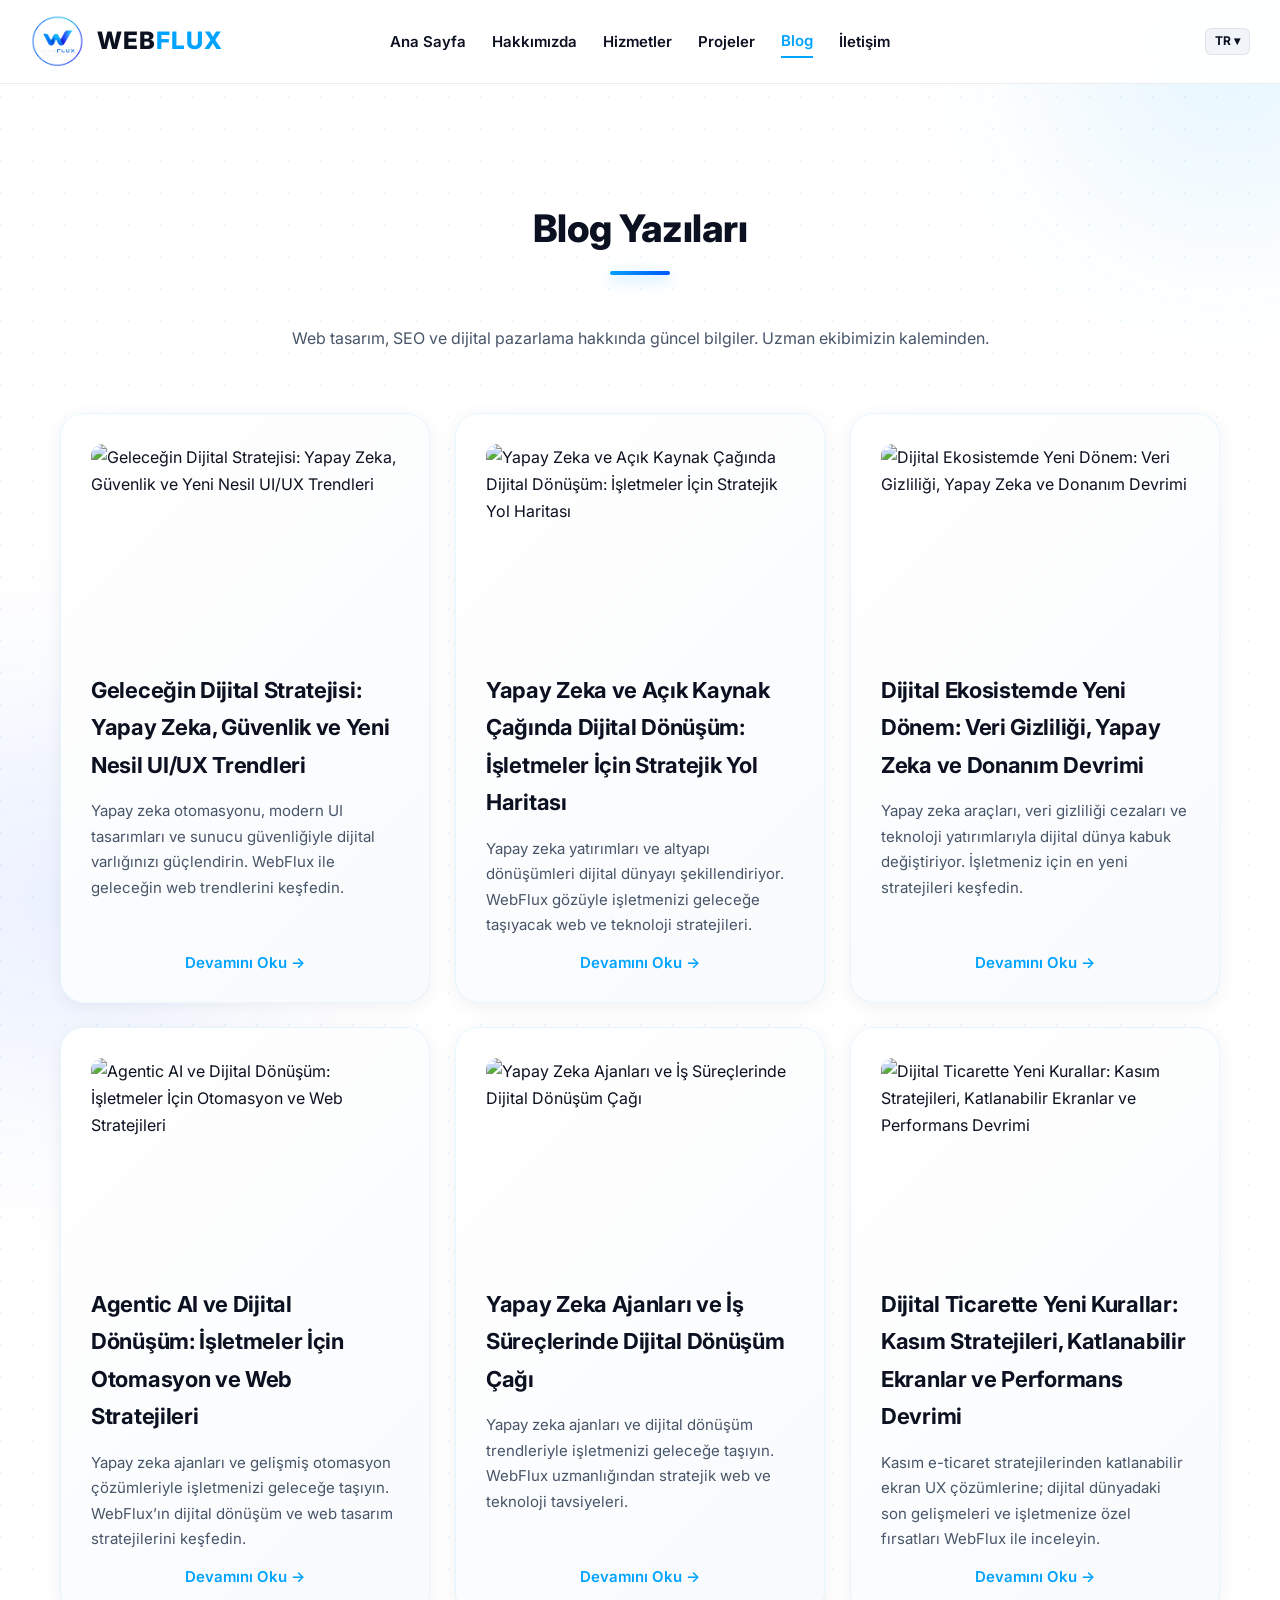
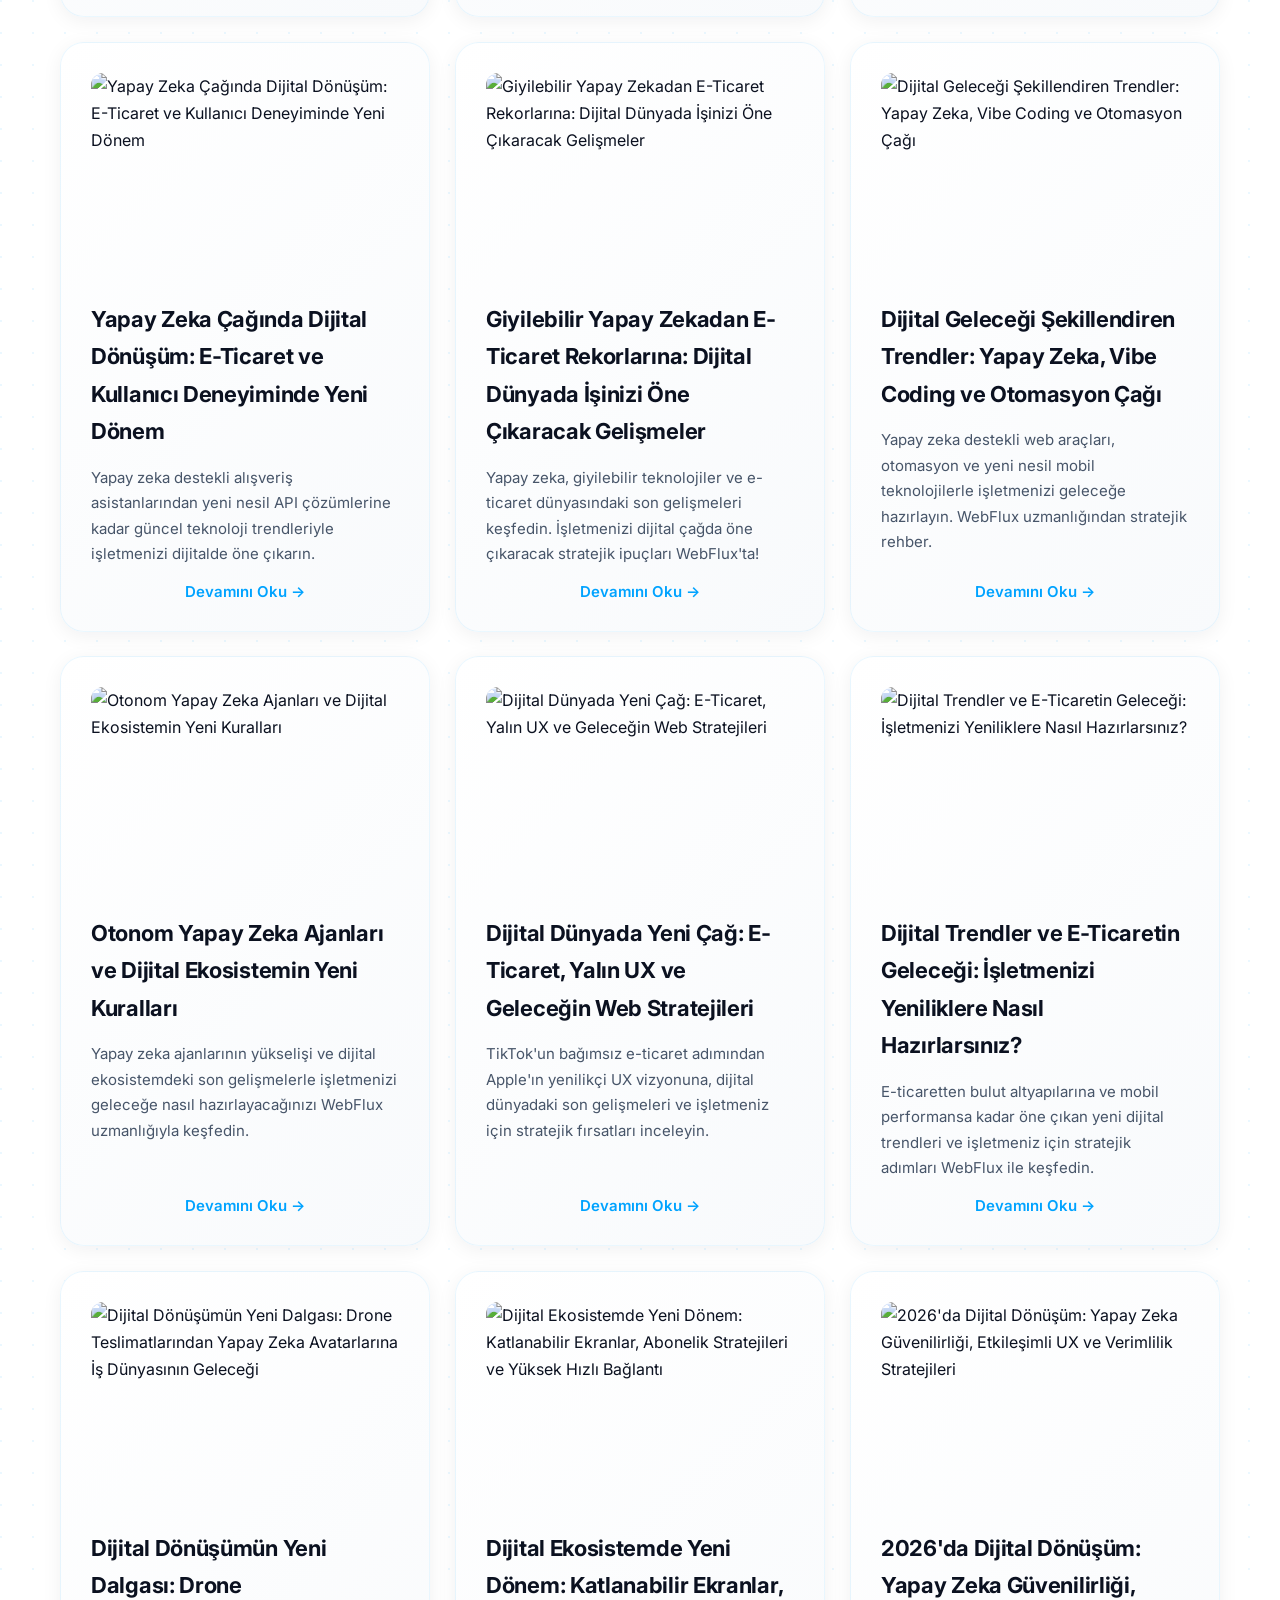
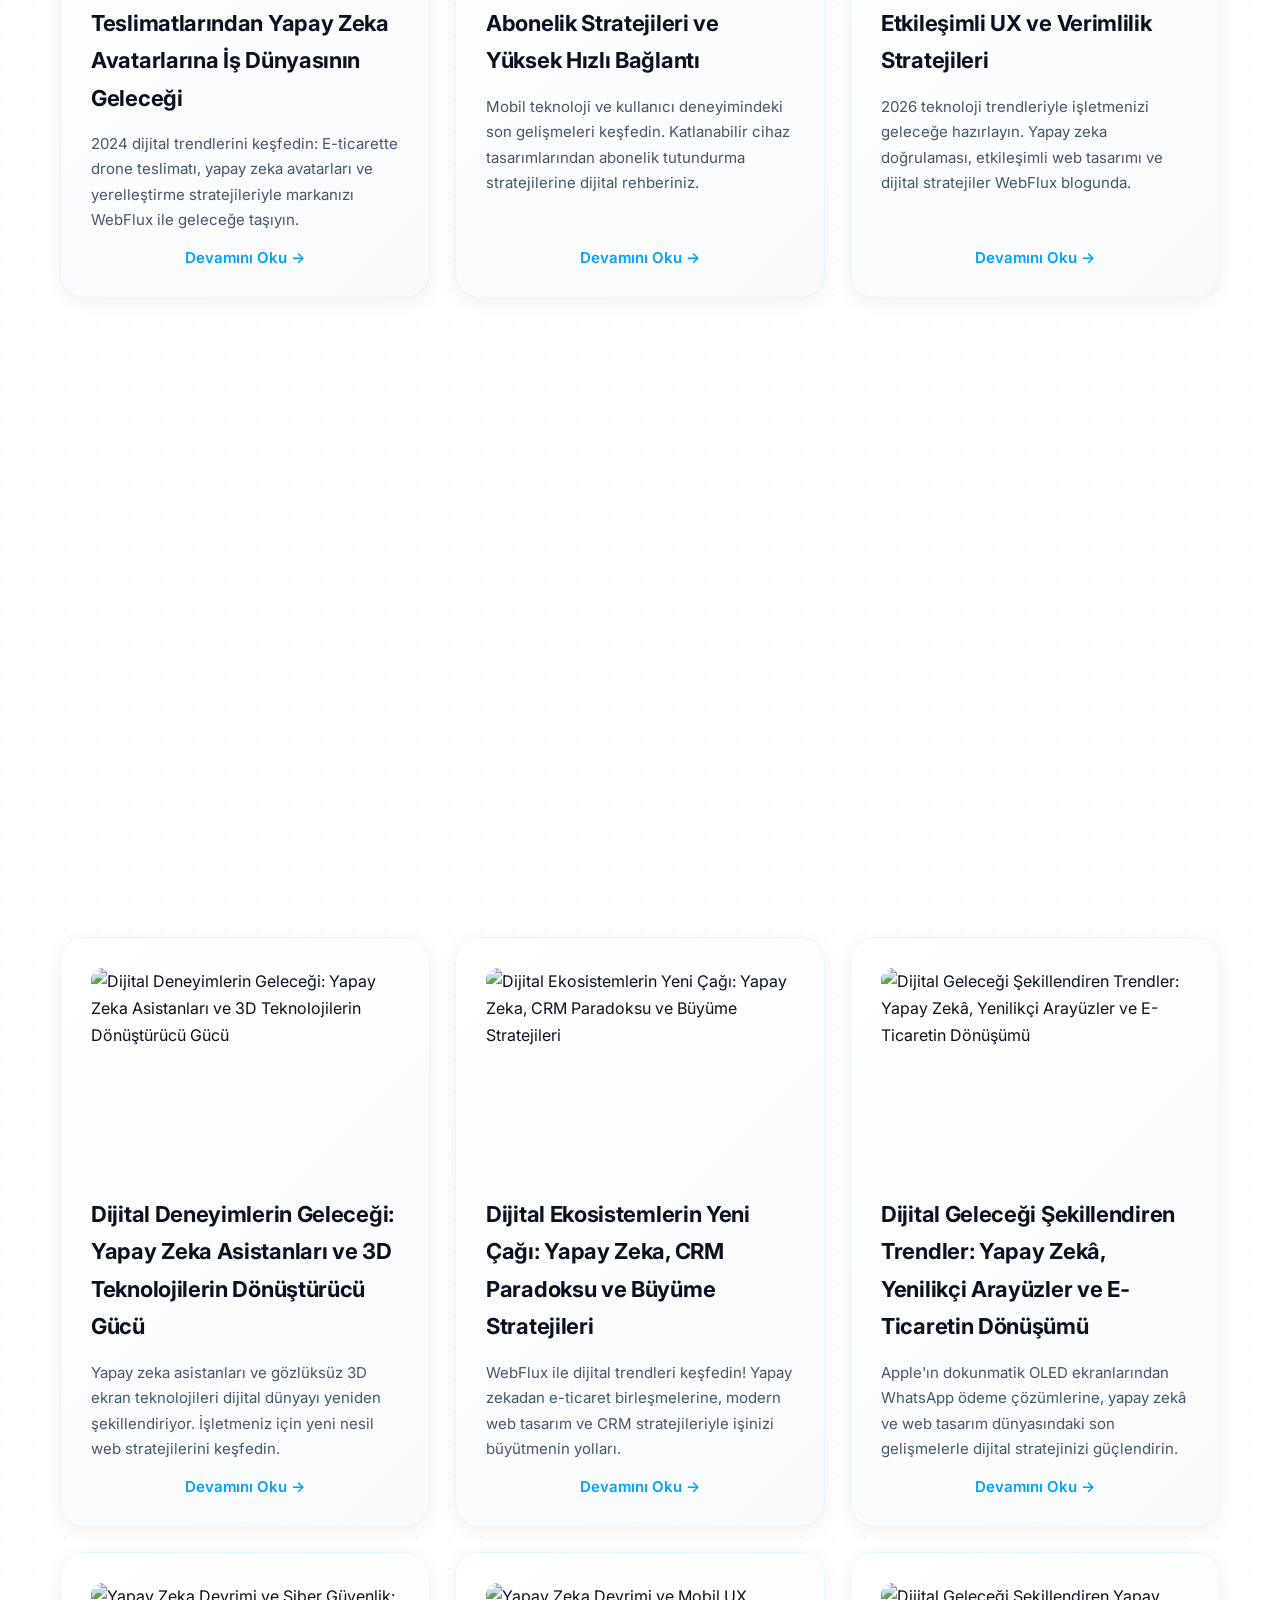
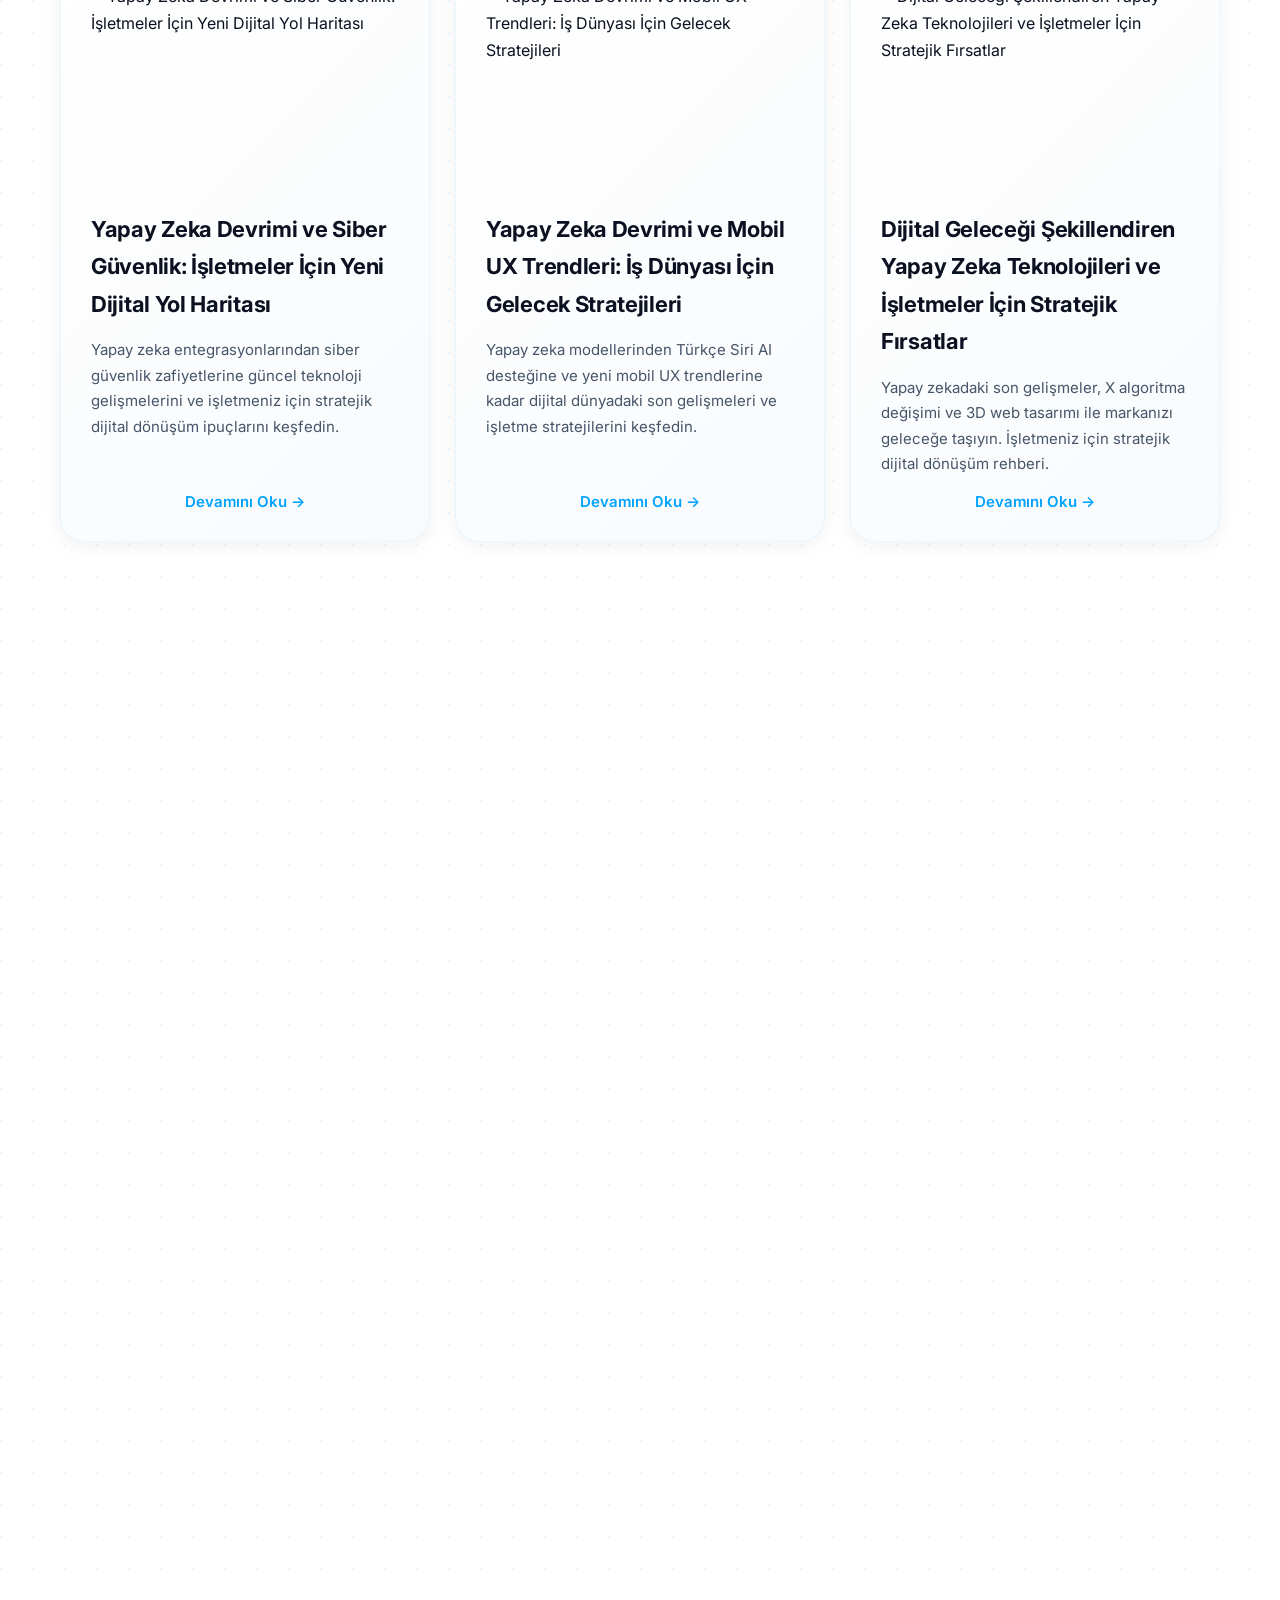
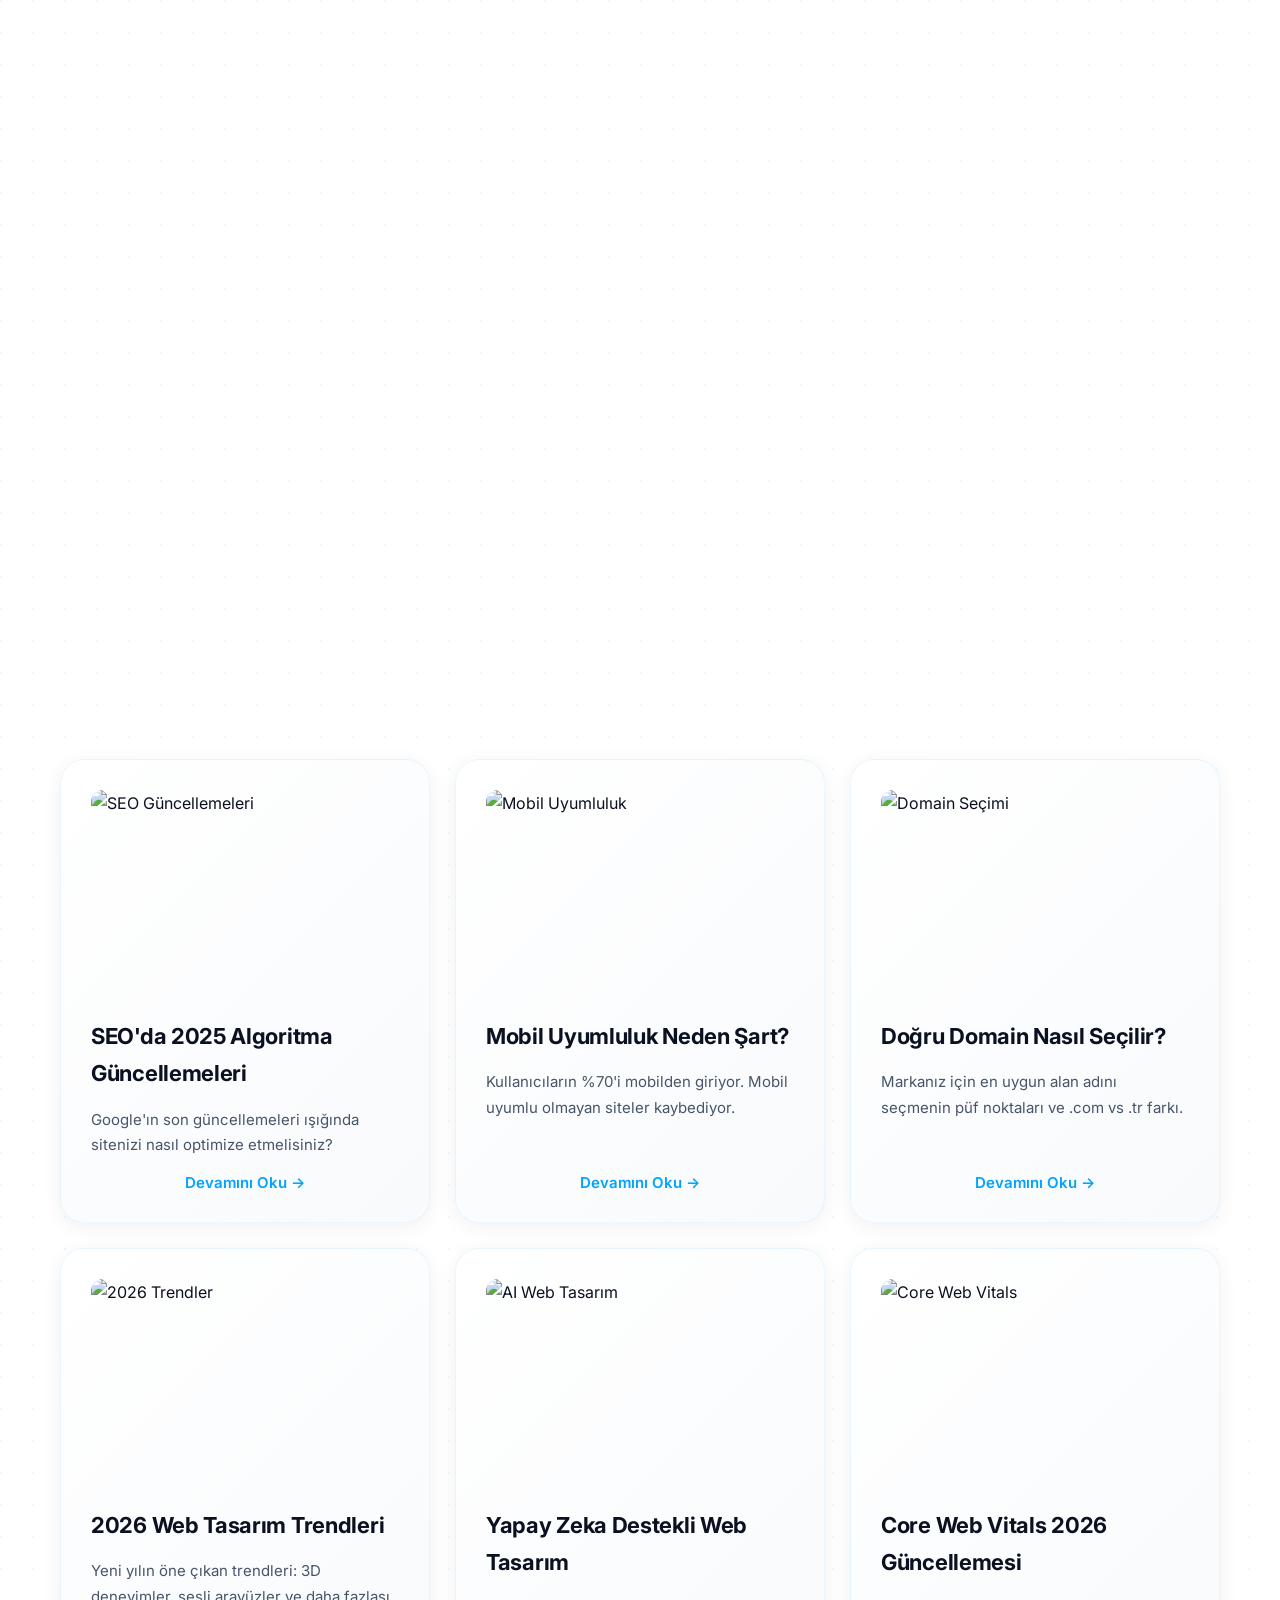
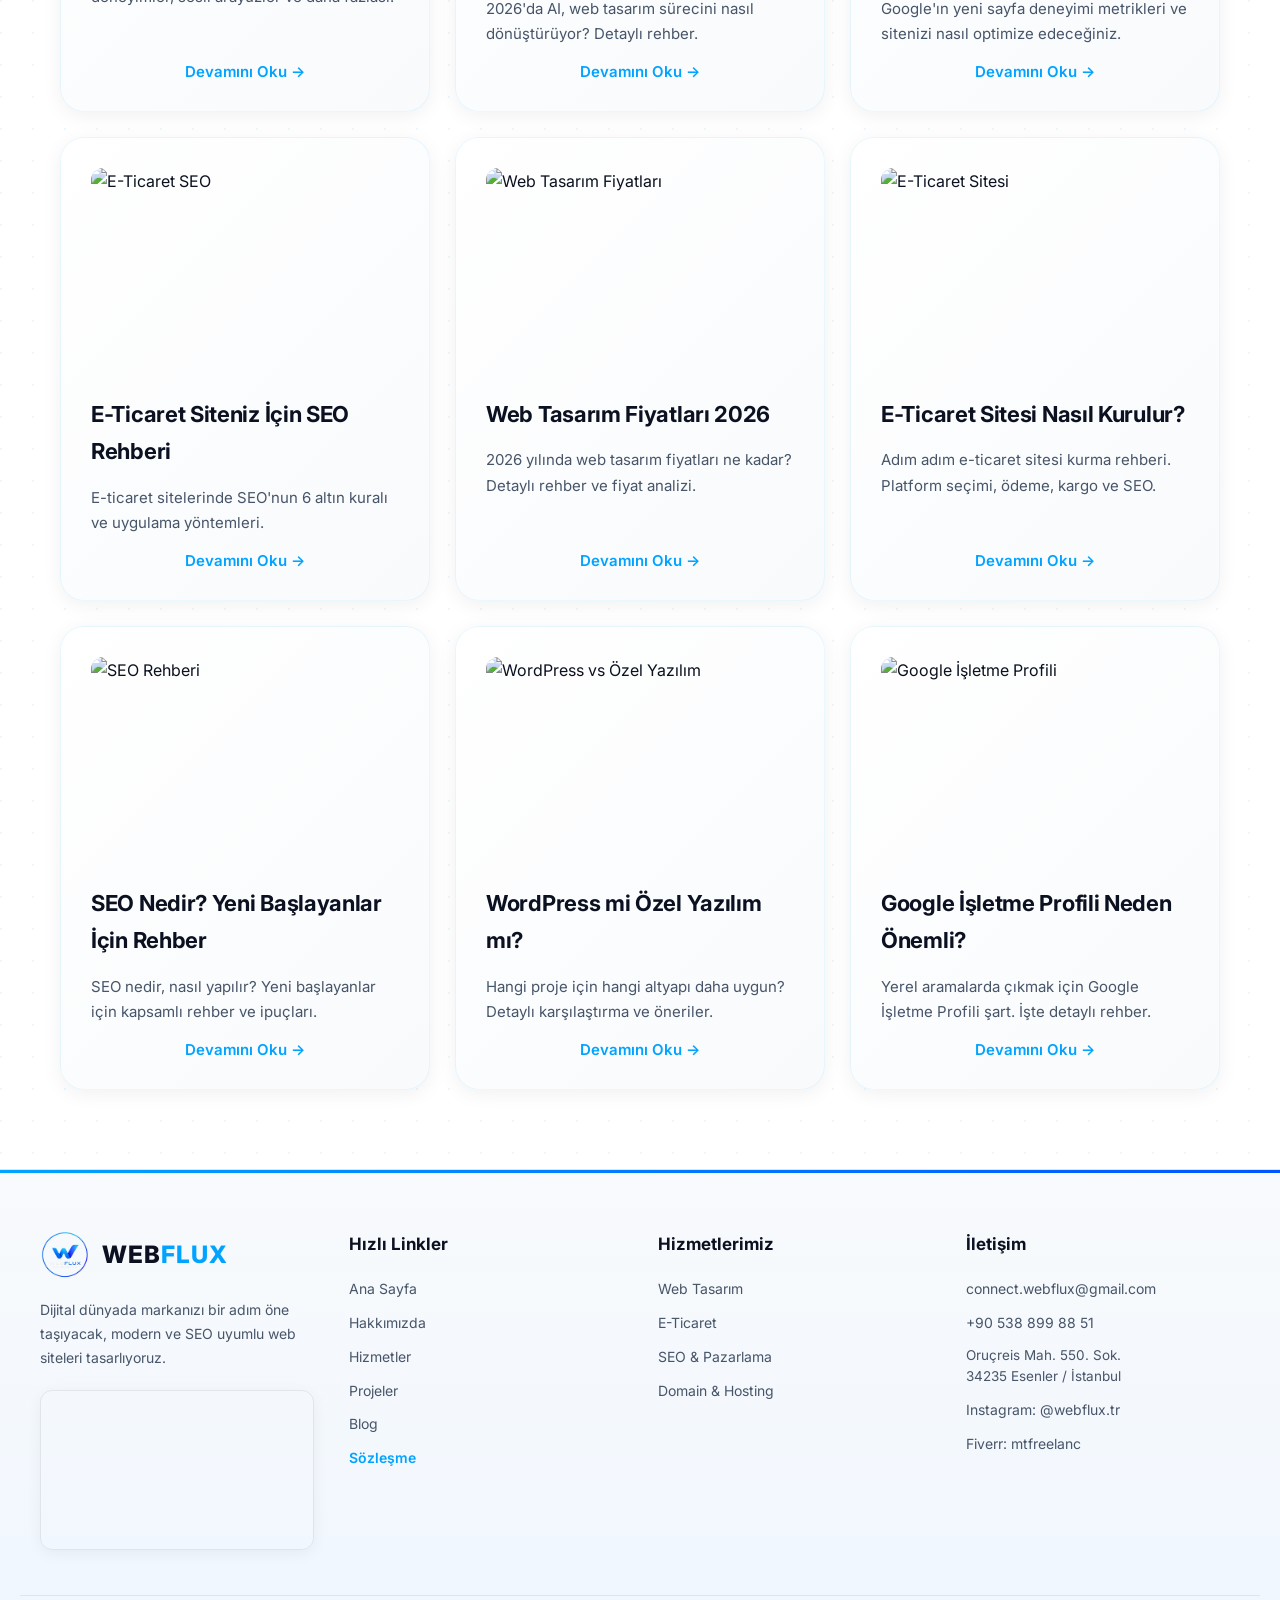
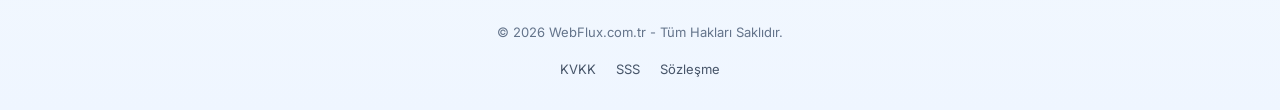
==== commit 78bb62f7: "🤖 Otomatik: Blog, Sitemap, RSS ve Resim Optimizasyonu" ====
--- a/blog.html
+++ b/blog.html
@@ -50,6 +50,13 @@
 <h1 class="section-title">Blog Yazıları</h1>
 <p style="text-align:center;color:var(--text-muted);max-width:700px;margin:0 auto 60px">Web tasarım, SEO ve dijital pazarlama hakkında güncel bilgiler. Uzman ekibimizin kaleminden.</p>
 <div class="grid-3">
+    <div class="blog-card card-3d" data-title="Geleceğin Dijital Stratejisi: Yapay Zeka, Güvenlik ve Yeni Nesil UI/UX Trendleri" data-description="Yapay zeka otomasyonu, modern UI tasarımları ve sunucu güvenliğiyle dijital varlığınızı güçlendirin. WebFlux ile geleceğin web trendlerini keşfedin." data-img="https://images.unsplash.com/photo-1551434678-e076c223a692?q=80&w=800&auto=format&fit=crop" data-date="18.11.2026" data-author="WebFlux Ekibi" data-content="<h3>Geleceğin Dijital Stratejisi: Yapay Zeka, Güvenlik ve Yeni Nesil UI/UX Trendleri</h3><p>Teknoloji dünyası her geçen gün daha hızlı kabuk değiştiriyor. Yapay zekanın fiziksel ve dijital dünyadaki hakimiyetinden, kullanıcı arayüzlerindeki estetik devrimlere ve altyapı güvenliğine kadar geniş bir yelpazede yenilikler yaşanıyor. WebFlux olarak, işletmelerin bu dönüşümde nasıl öne geçebileceğini ve dijital varlıklarını nasıl geleceğe hazırlayabileceğini analiz ettik.</p><h3>1. Tasarımda Estetik ve Cam Efekti: UI/UX Standartları Yükseliyor</h3><p>Samsung’un One UI 10 arayüzünde gördüğümüz buzlu cam ve bulanıklaştırılmış katman efektleri ile Huawei’nin moda dünyasıyla harmanladığı estetik yaklaşım, dijital tasarımın yönünü açıkça gösteriyor: Modern, derinliği olan ve premium hissettiren arayüzler. İşletmeler için web siteleri artık sadece bilgi veren sayfalar değil, markanın vitrinidir. Sitenizde mikro etkileşimler, akıcı geçişler ve modern cam (glassmorphism) efektleri kullanarak kullanıcı bağlılığını artırabilirsiniz.</p><h3>2. Yapay Zeka ve Otonom Görevler: Müşteri Deneyiminde Yeni Çağ</h3><p>Genesis AI'ın aldığı devasa yatırım ve Google'ın Gemini Tasks özelliğini genişletmesi, yapay zekanın basit bir sohbet robotundan 'görev üstlenen otonom asistanlara' dönüştüğünü kanıtlıyor. E-ticaret platformları ve kurumsal web siteleri, kullanıcı adına işlem yapabilen akıllı yapay zeka entegrasyonlarını hızla benimsemelidir. Kullanıcının aradığı ürünü bulan, siparişini yöneten veya randevusunu planlayan yapay zeka sistemleri, dönüşüm oranlarını doğrudan etkileyecektir.</p><h3>3. Altyapı Güvenliği ve Kesintisiz Hizmetin Önemi</h3><p>Apple gibi devlerin bile yaşadığı iCloud kesintileri ve Microsoft'un Windows Server 2028 ile getirdiği 'ilk andan itibaren sıkılaştırılmış güvenlik' yaklaşımı, dijital altyapının ne kadar kritik olduğunu gösteriyor. Bir e-ticaret sitesinin veya kurumsal platformun birkaç dakikalık kesintisi bile ciddi finansal ve itibar kayıplarına yol açabilir. İşletmeler, modern web projelerinde sıfır güven (Zero Trust) mimarisine dayalı, yüksek erişilebilirliğe sahip cloud altyapılarına yatırım yapmalıdır.</p><h3>Sonuç: İşletmeniz İçin Stratejik Yol Haritası</h3><p>Geleceğin dijital dünyasında başarılı olmak; şık bir tasarım, akıllı yapay zeka entegrasyonları ve sarsılmaz bir güvenlik altyapısının birleşimiyle mümkündür. WebFlux olarak, markanızın dijital varlığını en son teknoloji ve tasarım trendleriyle güçlendirmek için yanınızdayız.</p>">
+        <img src="https://images.unsplash.com/photo-1551434678-e076c223a692?q=80&w=800&auto=format&fit=crop" alt="Geleceğin Dijital Stratejisi: Yapay Zeka, Güvenlik ve Yeni Nesil UI/UX Trendleri" style="width:100%;height:200px;object-fit:cover;border-radius:12px;margin-bottom:20px" loading="lazy">
+        <h3>Geleceğin Dijital Stratejisi: Yapay Zeka, Güvenlik ve Yeni Nesil UI/UX Trendleri</h3>
+        <p style="color:var(--text-muted);margin-bottom:15px">Yapay zeka otomasyonu, modern UI tasarımları ve sunucu güvenliğiyle dijital varlığınızı güçlendirin. WebFlux ile geleceğin web trendlerini keşfedin.</p>
+        <button class="project-link blog-read-more">Devamını Oku →</button>
+    </div>
+    
     <div class="blog-card card-3d" data-title="Yapay Zeka ve Açık Kaynak Çağında Dijital Dönüşüm: İşletmeler İçin Stratejik Yol Haritası" data-description="Yapay zeka yatırımları ve altyapı dönüşümleri dijital dünyayı şekillendiriyor. WebFlux gözüyle işletmenizi geleceğe taşıyacak web ve teknoloji stratejileri." data-img="https://images.unsplash.com/photo-1518770660439-4636190af475?q=80&w=800&auto=format&fit=crop" data-date="17.11.2026" data-author="WebFlux Ekibi" data-content="<h3>Yapay Zeka ve Açık Kaynak Çağında Dijital Dönüşüm: İşletmeler İçin Stratejik Yol Haritası</h3><h3>Yapay Zeka Yatırımları ve Dijital Ekosistemin Yeni Yüzü</h3><p>Teknoloji dünyası son derece hızlı bir dönüşüm sürecinden geçiyor. Isomorphic Labs'in 5 milyar dolarlık devasa yatırım turu ve kurumsal yapay zeka girişimi Noeri'nin aldığı 110 milyon dolarlık fonlama, yapay zekanın artık sadece bir trend değil, modern iş dünyasının ana omurgası haline geldiğini kanıtlıyor. İşletmeler için bu durum, dijital platformlarını ve web altyapılarını yapay zeka entegrasyonlarına hazır hale getirme zorunluluğunu beraberinde getiriyor.</p><h3>Kullanıcı Deneyiminde Yeni Perde: Akıllı Asistanlar ve Esnek Arayüzler</h3><p>Google Haritalar'ın Gemini destekli 'Ask Maps' özelliği ile sohbet tabanlı randevu ve planlama dönemini başlatması, kullanıcıların dijital etkileşim alışkanlıklarının değiştiğini gösteriyor. Artık kullanıcılar statik sayfalar yerine etkileşimli, anlık çözüm sunan dinamik arayüzler talep ediyor. WebFlux olarak vurguladığımız gibi, modern web tasarımlarının bu tür akıllı asistanlarla uyumlu çalışabilmesi ve kullanıcı odaklı mikro etkileşimler sunması gerekiyor. Nitekim Huawei Watch Air sızıntılarında gördüğümüz ultra ince ve esnek tasarım anlayışı, web sitelerinin de her türlü cihaz ekranında aynı kusursuzlukta çalışması gerektiğinin altını çiziyor.</p><h3>Güçlü Altyapı ve Açık Kaynak Standardı</h3><p>Microsoft'un Azure süper bilgisayarları da dahil olmak üzere dünyadaki en güçlü 500 sistemin tamamının Linux işletim sistemine geçmesi, performans, güvenlik ve esnekliğin dijital altyapılardaki önemini bir kez daha gösterdi. İşletmelerin web projelerinde ölçeklenebilir ve açık standartlara dayalı mimarileri tercih etmesi, uzun vadeli başarı için kritik bir adımdır.</p><h3>WebFlux ile Geleceğin Web Stratejisini İnşa Edin</h3><p>Bu gelişmeler ışığında işletmenizi geleceğe taşımak için şu stratejik adımları atabilirsiniz:</p><ul><li><strong>Yapay Zeka Odaklı UX Entegrasyonu:</strong> Web sitenizi sadece bilgi veren bir vitrin olmaktan çıkarıp müşteri taleplerini anında çözen akıllı asistanlarla donatın.</li><li><strong>Performans ve Altyapı Optimize Çalışmaları:</strong> Süper bilgisayar dünyasındaki gibi açık kaynaklı, esnek ve yüksek hızlı sunucu altyapılarına yatırım yapın.</li><li><strong>Mobil ve Minimal Tasarım:</strong> Donanım dünyasındaki incelik ve sadelik trendini web sitenizin arayüz tasarımıyla birleştirerek kullanıcıyı yormayan akıcı deneyimler sunun.</li></ul><p>WebFlux olarak, markanızın dijital varlığını en son teknolojik standartlara uyarlamak ve dönüşüm oranlarınızı artırmak için yanınızdayız.</p>">
         <img src="https://images.unsplash.com/photo-1518770660439-4636190af475?q=80&w=800&auto=format&fit=crop" alt="Yapay Zeka ve Açık Kaynak Çağında Dijital Dönüşüm: İşletmeler İçin Stratejik Yol Haritası" style="width:100%;height:200px;object-fit:cover;border-radius:12px;margin-bottom:20px" loading="lazy">
         <h3>Yapay Zeka ve Açık Kaynak Çağında Dijital Dönüşüm: İşletmeler İçin Stratejik Yol Haritası</h3>
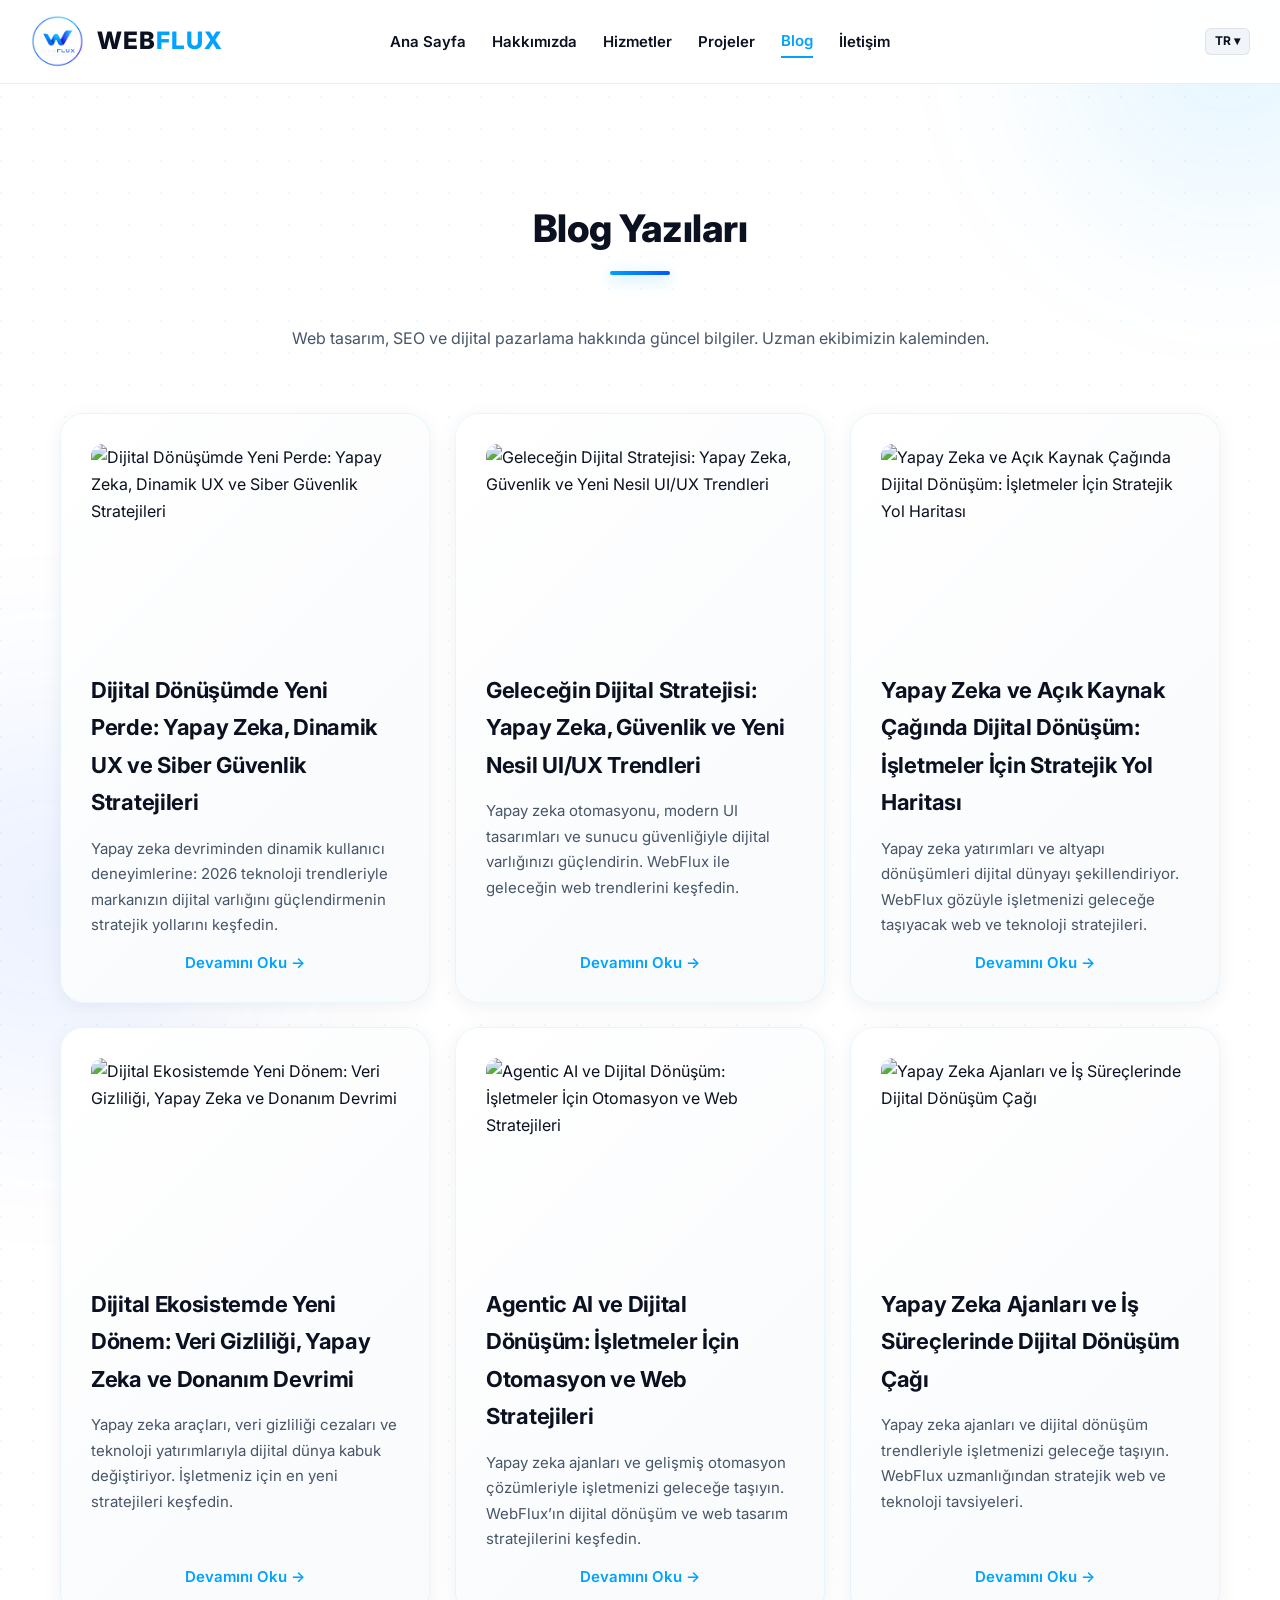
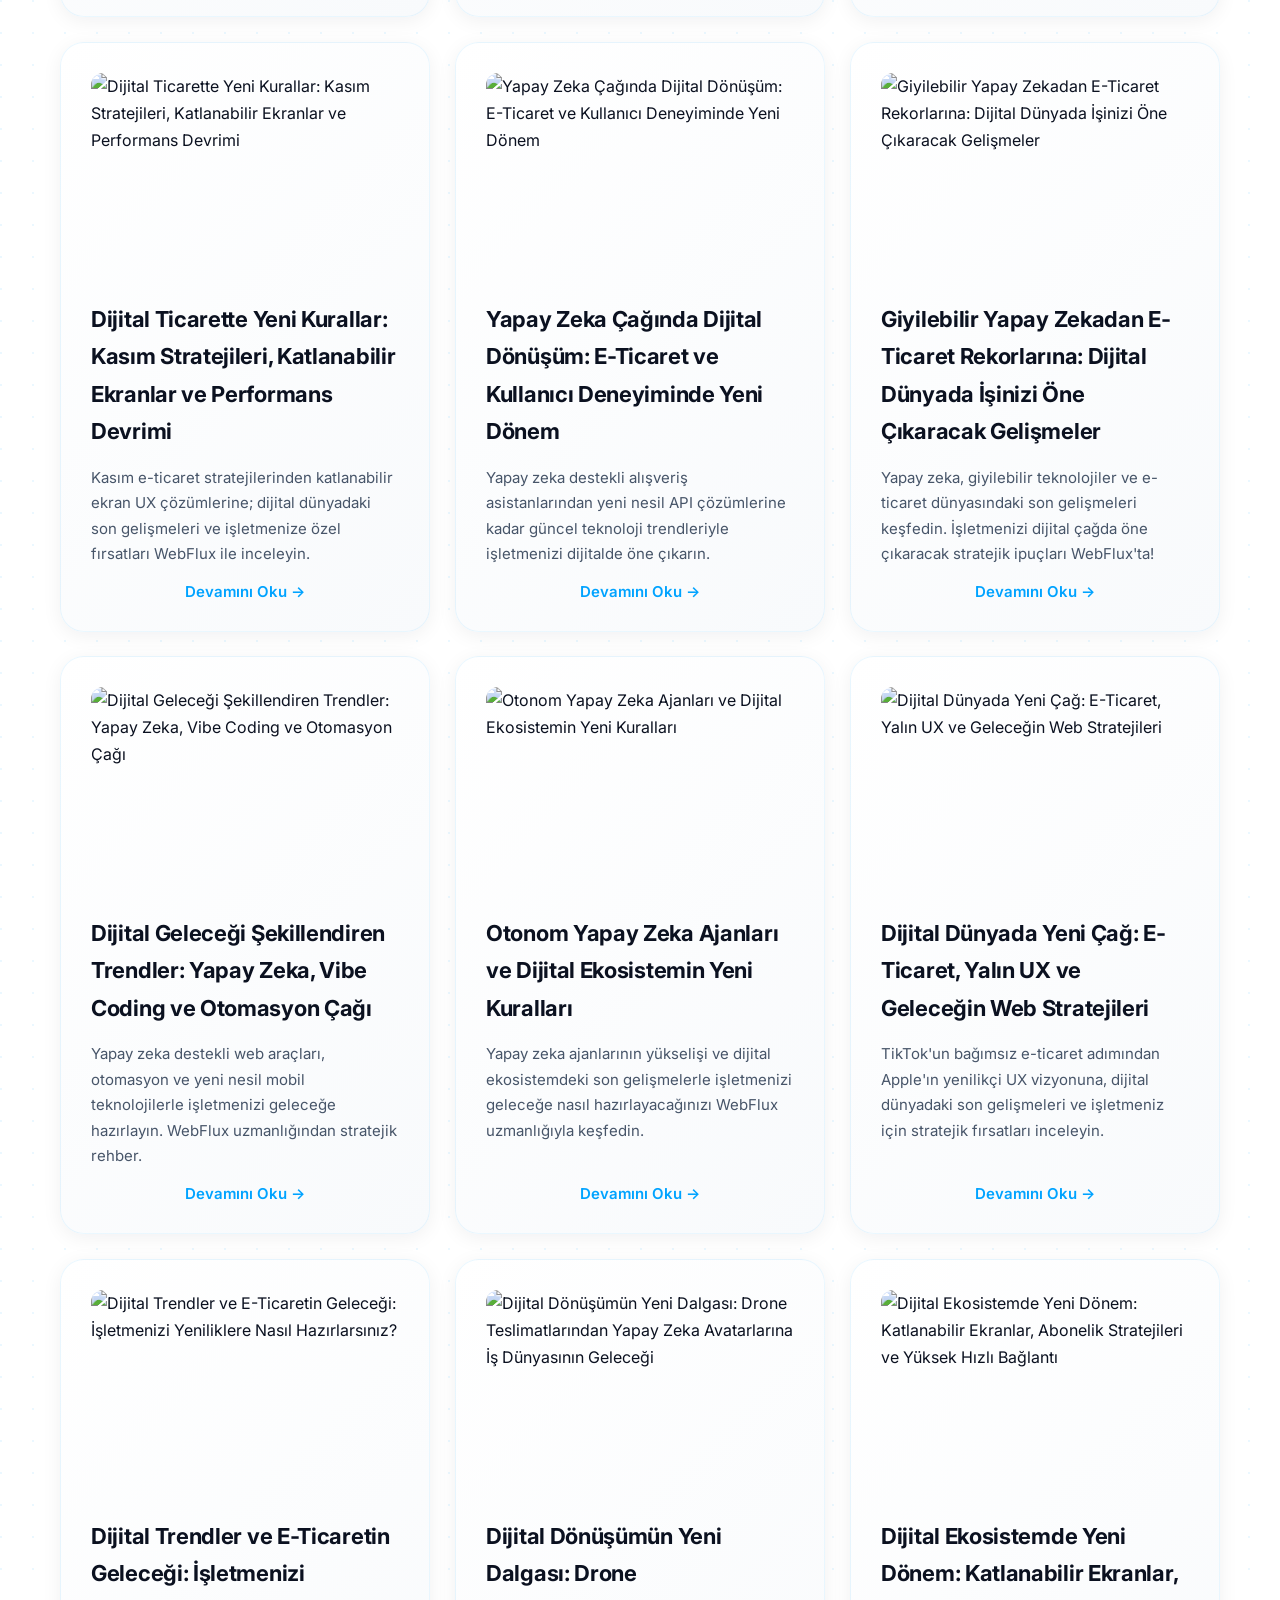
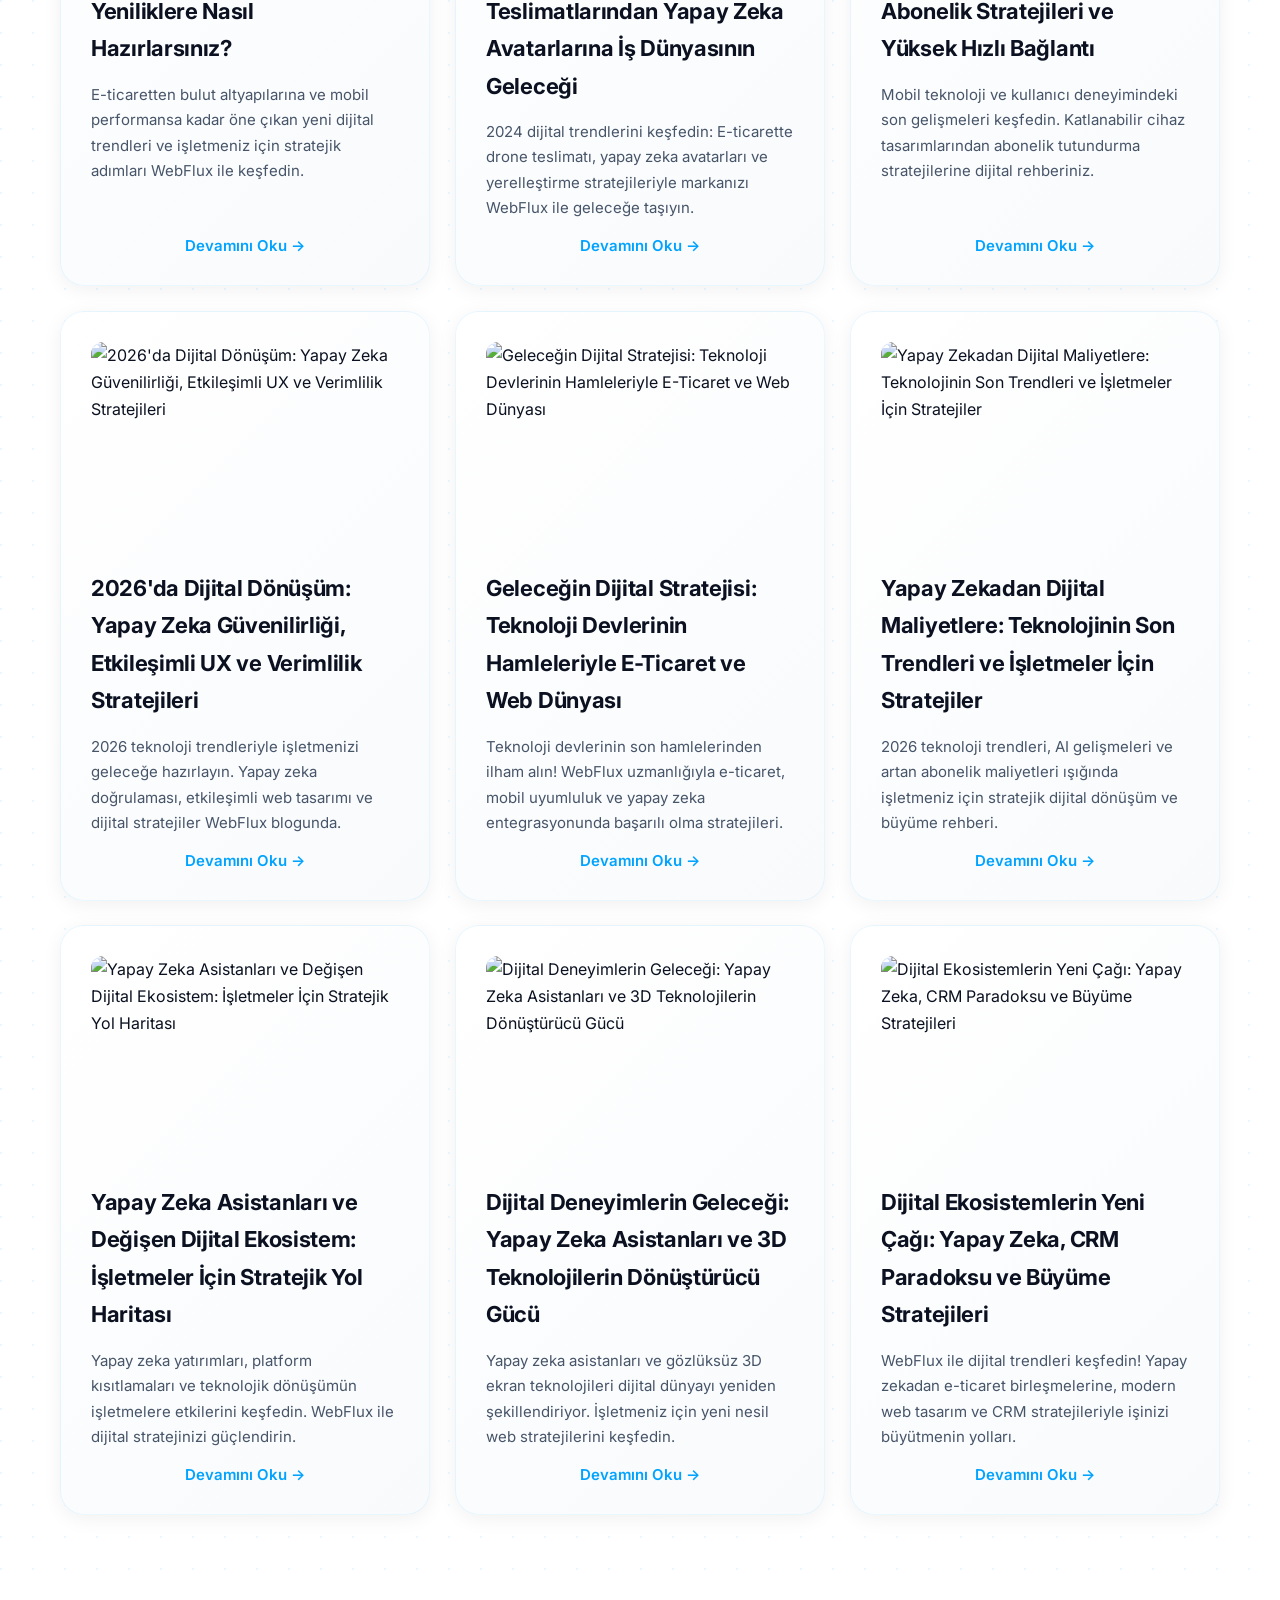
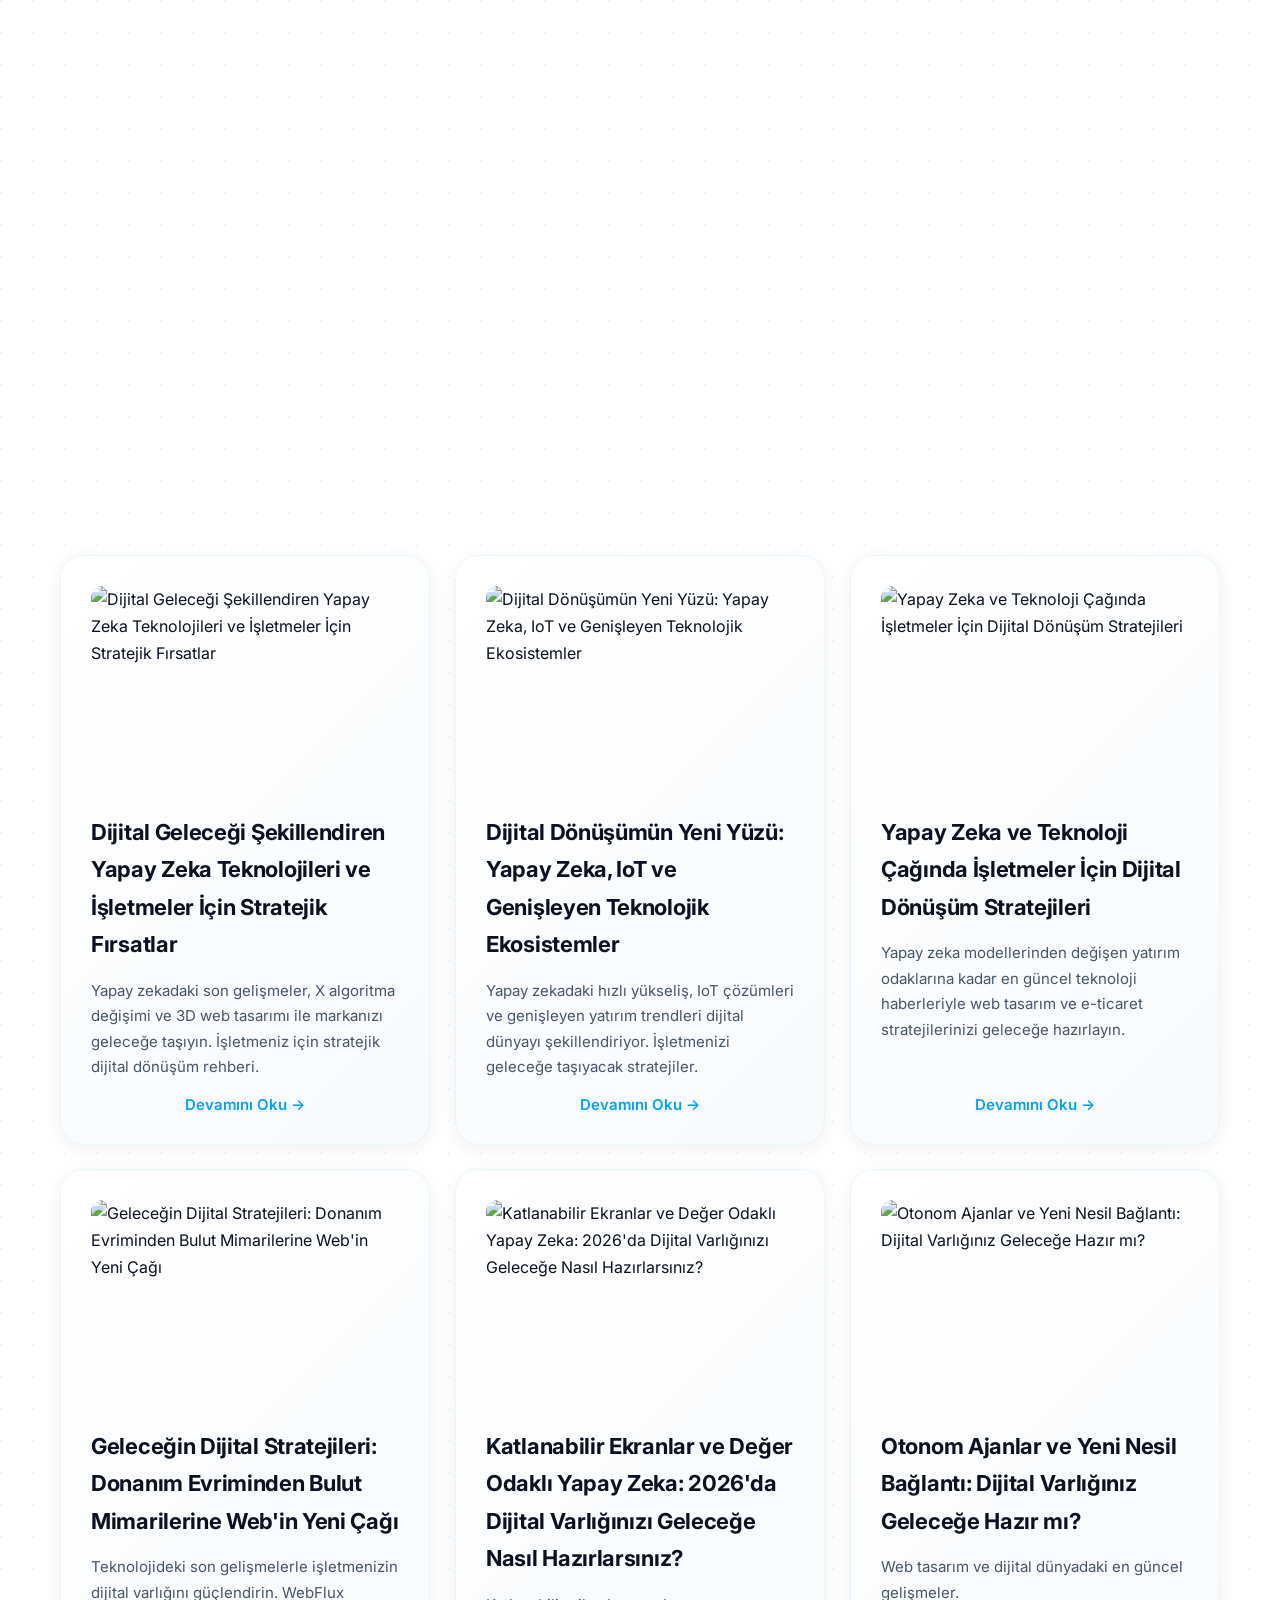
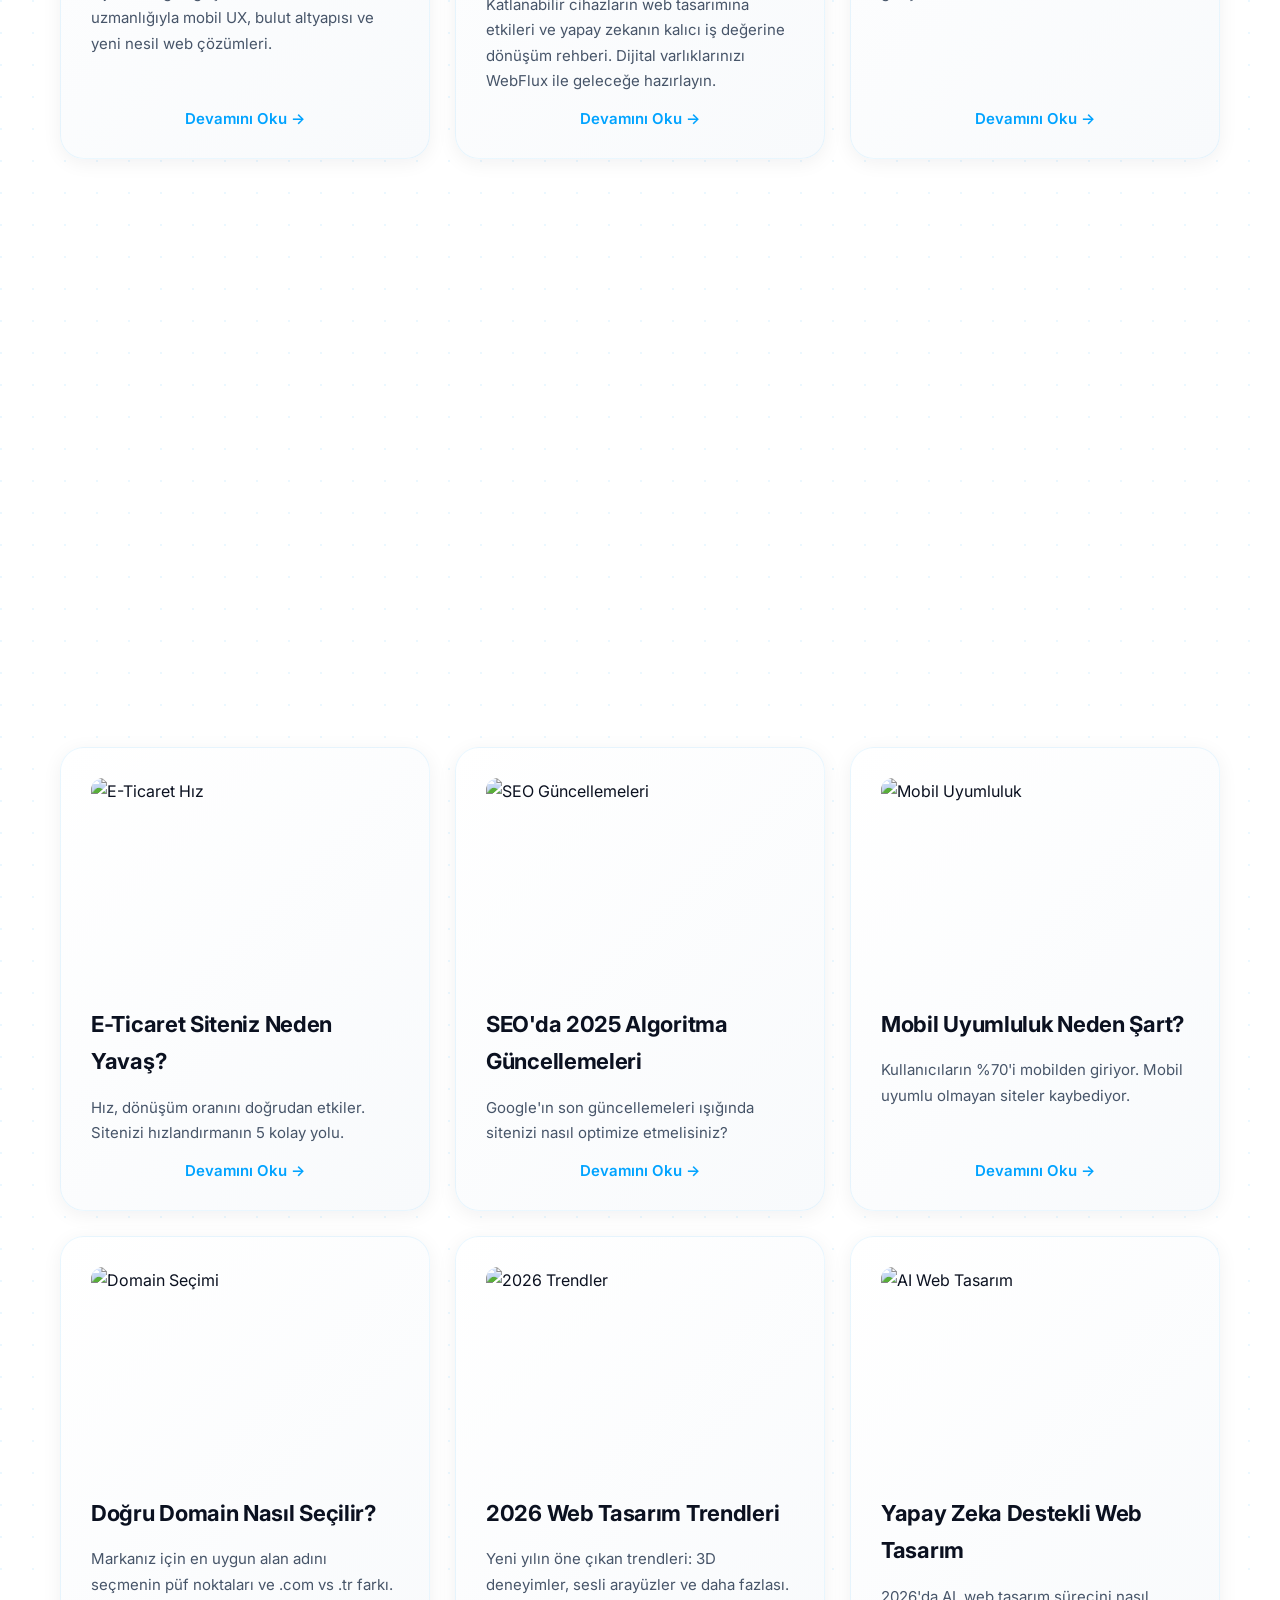
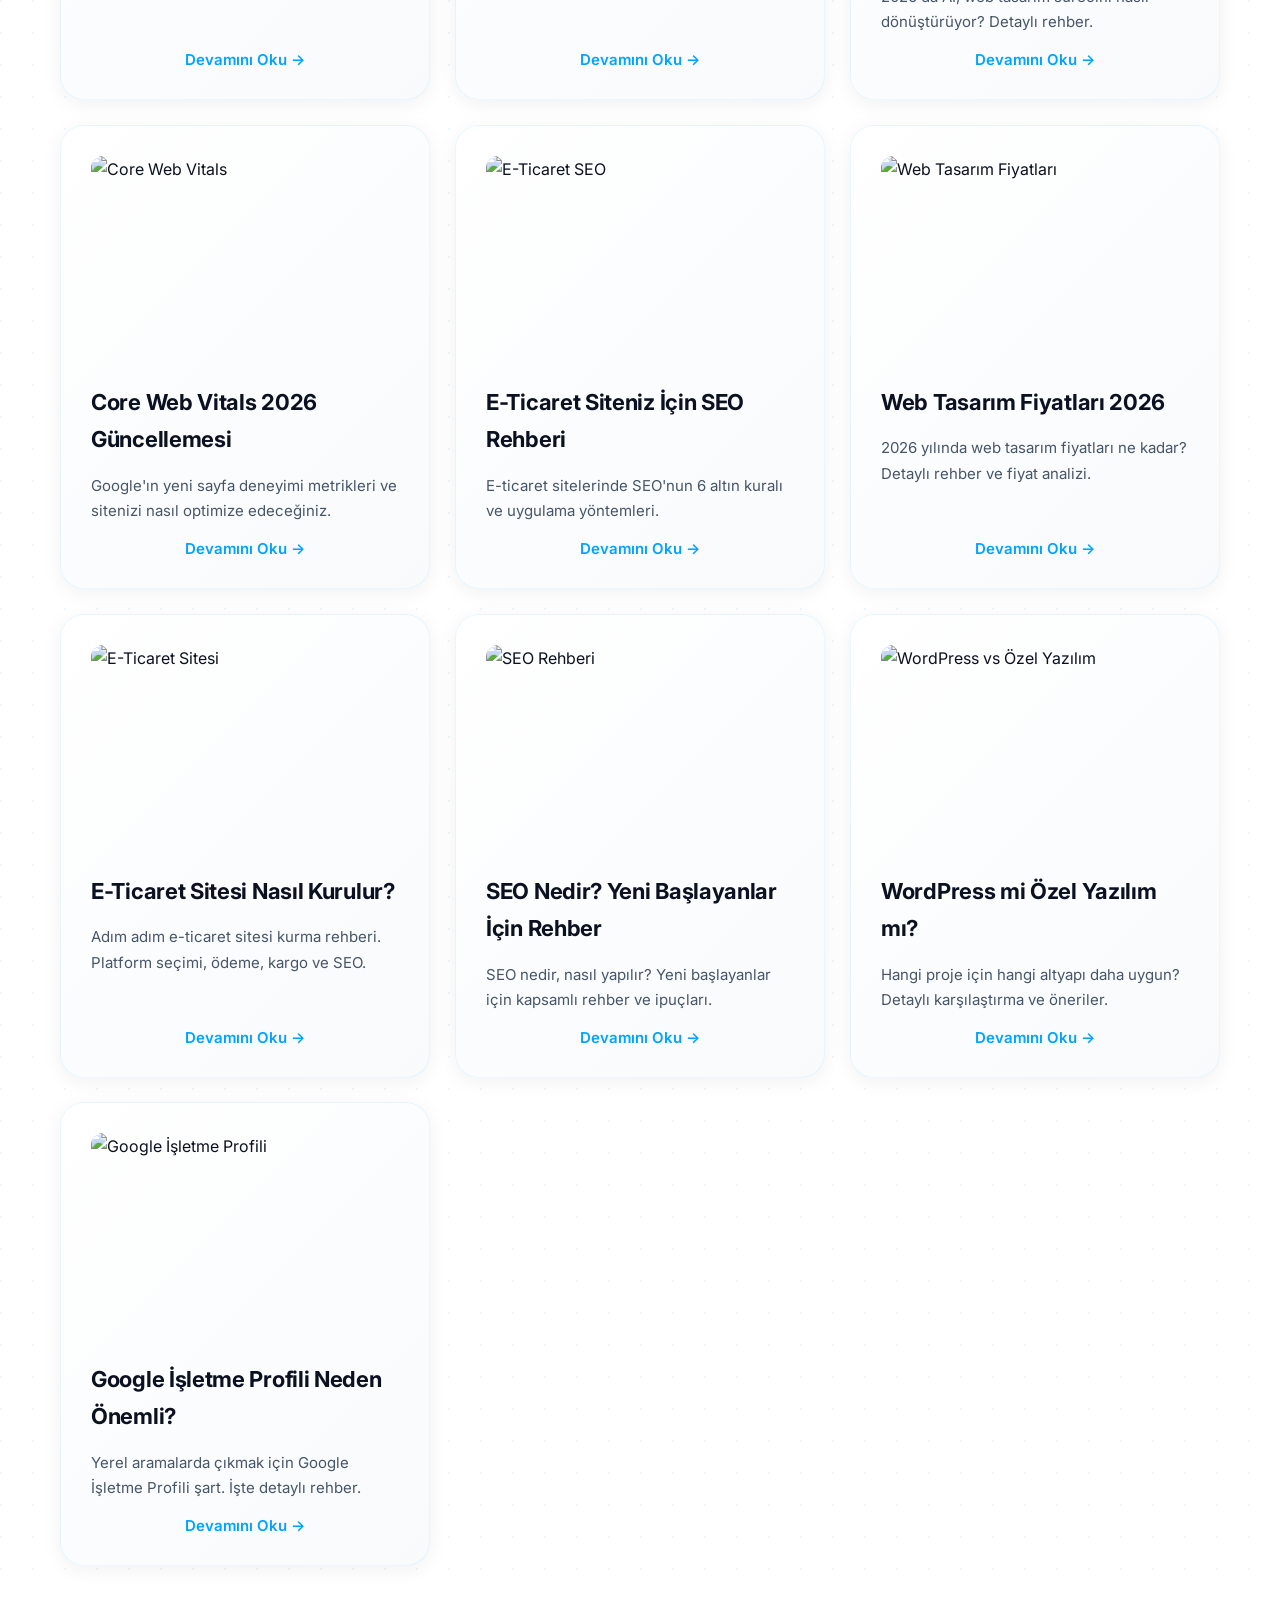
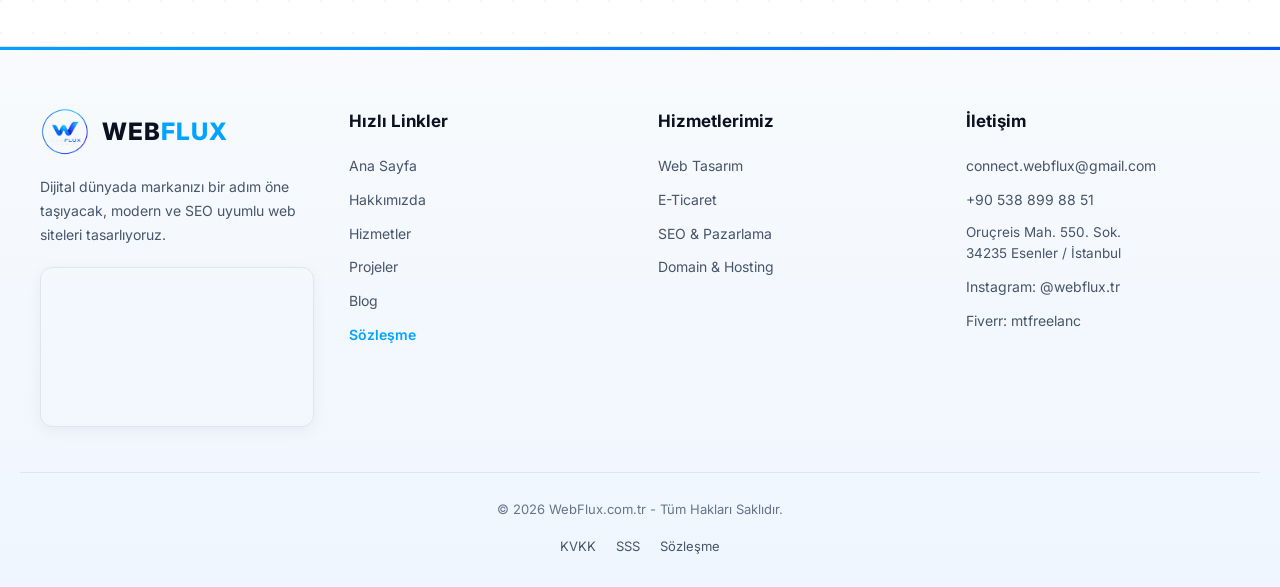
==== commit d8a8fcf7: "🤖 Otomatik: Blog, Sitemap, RSS ve Resim Optimizasyonu" ====
--- a/blog.html
+++ b/blog.html
@@ -50,6 +50,13 @@
 <h1 class="section-title">Blog Yazıları</h1>
 <p style="text-align:center;color:var(--text-muted);max-width:700px;margin:0 auto 60px">Web tasarım, SEO ve dijital pazarlama hakkında güncel bilgiler. Uzman ekibimizin kaleminden.</p>
 <div class="grid-3">
+    <div class="blog-card card-3d" data-title="Dijital Dönüşümde Yeni Perde: Yapay Zeka, Dinamik UX ve Siber Güvenlik Stratejileri" data-description="Yapay zeka devriminden dinamik kullanıcı deneyimlerine: 2026 teknoloji trendleriyle markanızın dijital varlığını güçlendirmenin stratejik yollarını keşfedin." data-img="https://images.unsplash.com/photo-1587620962725-abab7fe55159?q=80&w=800&auto=format&fit=crop" data-date="19.11.2026" data-author="WebFlux Ekibi" data-content="<h3>Dijital Dönüşümde Yeni Perde: Yapay Zeka, Dinamik UX ve Siber Güvenlik Stratejileri</h3><p>Teknoloji ekosistemi hiç olmadığı kadar hızlı bir ivmeyle kabuk değiştiriyor. Yapay zeka devlerinin rekor kıran değerlemelerinden, kurumsal yazılım mimarilerini değiştiren yeni nesil yapay zeka modellerine kadar dijital dünya büyük bir dönüşümün eşiğinde. WebFlux olarak, bu teknolojik devrimin işletmelerin dijital varlıklarına ve web tasarım stratejilerine nasıl yön vermesi gerektiğini mercek altına aldık.</p><h3>1. Kurumsal Yapay Zeka ve Gelişmiş Kodlama Standartları</h3><p>Google'ın Gemini 4 Neon hamlesi ve Anthropic'in rekor kıran halka arzı, yapay zekanın artık sadece bir sohbet aracı olmadığını, doğrudan kurumsal iş akışlarının ve karmaşık web yazılımlarının omurgası haline geldiğini gösteriyor. İşletmeler için bu durum, web platformlarının artık daha akıllı, analitik karar alabilen ve kullanıcı davranışlarını anlık olarak işleyen dinamik sistemlere dönüşmesini zorunlu kılıyor. Compuvi gibi girişimlerin yükselişi de kurumsal AI entegrasyonlarının önümüzdeki dönemde standart bir gereksinim olacağını kanıtlıyor.</p><h3>2. Statik Tasarımlardan Dallanan Deneyimlere (Dynamic User Journeys)</h3><p>Oyun dünyasından web tasarımına aktarabileceğimiz en büyük UX (Kullanıcı Deneyimi) dersi, etkileşimli ve kişiselleştirilmiş akışlardır. Kullanıcı kararlarına göre biçimlenen dinamik yapılar, kullanıcıların platformda kalma süresini ve dönüşüm oranlarını doğrudan artırır. Web siteniz, her ziyaretçiye aynı kalıbı sunmak yerine; kullanıcının geçmişine, tercihlerine ve davranışlarına göre şekillenen 'dallanan bir yolculuk' sunmalıdır.</p><h3>3. Güçlü Finansal Altyapı ve Tavizsiz Veri Güvenliği</h3><p>Payhawk'ın 2 milyar dolar değerleme aşması gibi gelişmeler, e-ticaret ve kurumsal web sitelerinde finansal otomasyonun önemini vurguluyor. Ancak gelişen altyapılarla birlikte güvenlik standartları da yükseliyor. Samsung'un One UI 9.5 ile duyurduğu geri döndürülemez güvenli silme teknolojileri, dijital dünyada veri gizliliğine verilen değerin kritik bir göstergesi. Modern bir web projesi, kullanıcı verilerini en üst düzeyde koruyan, GDPR ve KVKK uyumlu ve siber tehditlere karşı tam korumalı olmak zorundadır.</p><h3>Sonuç: İşletmeniz Bu Dönüşüme Hazır mı?</h3><p>Yapay zeka modellerinin sınırları zorladığı ve kullanıcı beklentilerinin zirve yaptığı bu yeni çağda, standart bir web sitesiyle rekabet etmek imkansız hale geliyor. WebFlux olarak, markanızı geleceğin dijital dünyasına taşımak için AI destekli yazılımlar, yüksek güvenlikli altyapılar ve dönüşüm odaklı UX tasarımları sunuyoruz. Dijital stratejinizi yenilemek için bugün bizimle iletişime geçin.</p>">
+        <img src="https://images.unsplash.com/photo-1587620962725-abab7fe55159?q=80&w=800&auto=format&fit=crop" alt="Dijital Dönüşümde Yeni Perde: Yapay Zeka, Dinamik UX ve Siber Güvenlik Stratejileri" style="width:100%;height:200px;object-fit:cover;border-radius:12px;margin-bottom:20px" loading="lazy">
+        <h3>Dijital Dönüşümde Yeni Perde: Yapay Zeka, Dinamik UX ve Siber Güvenlik Stratejileri</h3>
+        <p style="color:var(--text-muted);margin-bottom:15px">Yapay zeka devriminden dinamik kullanıcı deneyimlerine: 2026 teknoloji trendleriyle markanızın dijital varlığını güçlendirmenin stratejik yollarını keşfedin.</p>
+        <button class="project-link blog-read-more">Devamını Oku →</button>
+    </div>
+    
     <div class="blog-card card-3d" data-title="Geleceğin Dijital Stratejisi: Yapay Zeka, Güvenlik ve Yeni Nesil UI/UX Trendleri" data-description="Yapay zeka otomasyonu, modern UI tasarımları ve sunucu güvenliğiyle dijital varlığınızı güçlendirin. WebFlux ile geleceğin web trendlerini keşfedin." data-img="https://images.unsplash.com/photo-1551434678-e076c223a692?q=80&w=800&auto=format&fit=crop" data-date="18.11.2026" data-author="WebFlux Ekibi" data-content="<h3>Geleceğin Dijital Stratejisi: Yapay Zeka, Güvenlik ve Yeni Nesil UI/UX Trendleri</h3><p>Teknoloji dünyası her geçen gün daha hızlı kabuk değiştiriyor. Yapay zekanın fiziksel ve dijital dünyadaki hakimiyetinden, kullanıcı arayüzlerindeki estetik devrimlere ve altyapı güvenliğine kadar geniş bir yelpazede yenilikler yaşanıyor. WebFlux olarak, işletmelerin bu dönüşümde nasıl öne geçebileceğini ve dijital varlıklarını nasıl geleceğe hazırlayabileceğini analiz ettik.</p><h3>1. Tasarımda Estetik ve Cam Efekti: UI/UX Standartları Yükseliyor</h3><p>Samsung’un One UI 10 arayüzünde gördüğümüz buzlu cam ve bulanıklaştırılmış katman efektleri ile Huawei’nin moda dünyasıyla harmanladığı estetik yaklaşım, dijital tasarımın yönünü açıkça gösteriyor: Modern, derinliği olan ve premium hissettiren arayüzler. İşletmeler için web siteleri artık sadece bilgi veren sayfalar değil, markanın vitrinidir. Sitenizde mikro etkileşimler, akıcı geçişler ve modern cam (glassmorphism) efektleri kullanarak kullanıcı bağlılığını artırabilirsiniz.</p><h3>2. Yapay Zeka ve Otonom Görevler: Müşteri Deneyiminde Yeni Çağ</h3><p>Genesis AI'ın aldığı devasa yatırım ve Google'ın Gemini Tasks özelliğini genişletmesi, yapay zekanın basit bir sohbet robotundan 'görev üstlenen otonom asistanlara' dönüştüğünü kanıtlıyor. E-ticaret platformları ve kurumsal web siteleri, kullanıcı adına işlem yapabilen akıllı yapay zeka entegrasyonlarını hızla benimsemelidir. Kullanıcının aradığı ürünü bulan, siparişini yöneten veya randevusunu planlayan yapay zeka sistemleri, dönüşüm oranlarını doğrudan etkileyecektir.</p><h3>3. Altyapı Güvenliği ve Kesintisiz Hizmetin Önemi</h3><p>Apple gibi devlerin bile yaşadığı iCloud kesintileri ve Microsoft'un Windows Server 2028 ile getirdiği 'ilk andan itibaren sıkılaştırılmış güvenlik' yaklaşımı, dijital altyapının ne kadar kritik olduğunu gösteriyor. Bir e-ticaret sitesinin veya kurumsal platformun birkaç dakikalık kesintisi bile ciddi finansal ve itibar kayıplarına yol açabilir. İşletmeler, modern web projelerinde sıfır güven (Zero Trust) mimarisine dayalı, yüksek erişilebilirliğe sahip cloud altyapılarına yatırım yapmalıdır.</p><h3>Sonuç: İşletmeniz İçin Stratejik Yol Haritası</h3><p>Geleceğin dijital dünyasında başarılı olmak; şık bir tasarım, akıllı yapay zeka entegrasyonları ve sarsılmaz bir güvenlik altyapısının birleşimiyle mümkündür. WebFlux olarak, markanızın dijital varlığını en son teknoloji ve tasarım trendleriyle güçlendirmek için yanınızdayız.</p>">
         <img src="https://images.unsplash.com/photo-1551434678-e076c223a692?q=80&w=800&auto=format&fit=crop" alt="Geleceğin Dijital Stratejisi: Yapay Zeka, Güvenlik ve Yeni Nesil UI/UX Trendleri" style="width:100%;height:200px;object-fit:cover;border-radius:12px;margin-bottom:20px" loading="lazy">
         <h3>Geleceğin Dijital Stratejisi: Yapay Zeka, Güvenlik ve Yeni Nesil UI/UX Trendleri</h3>
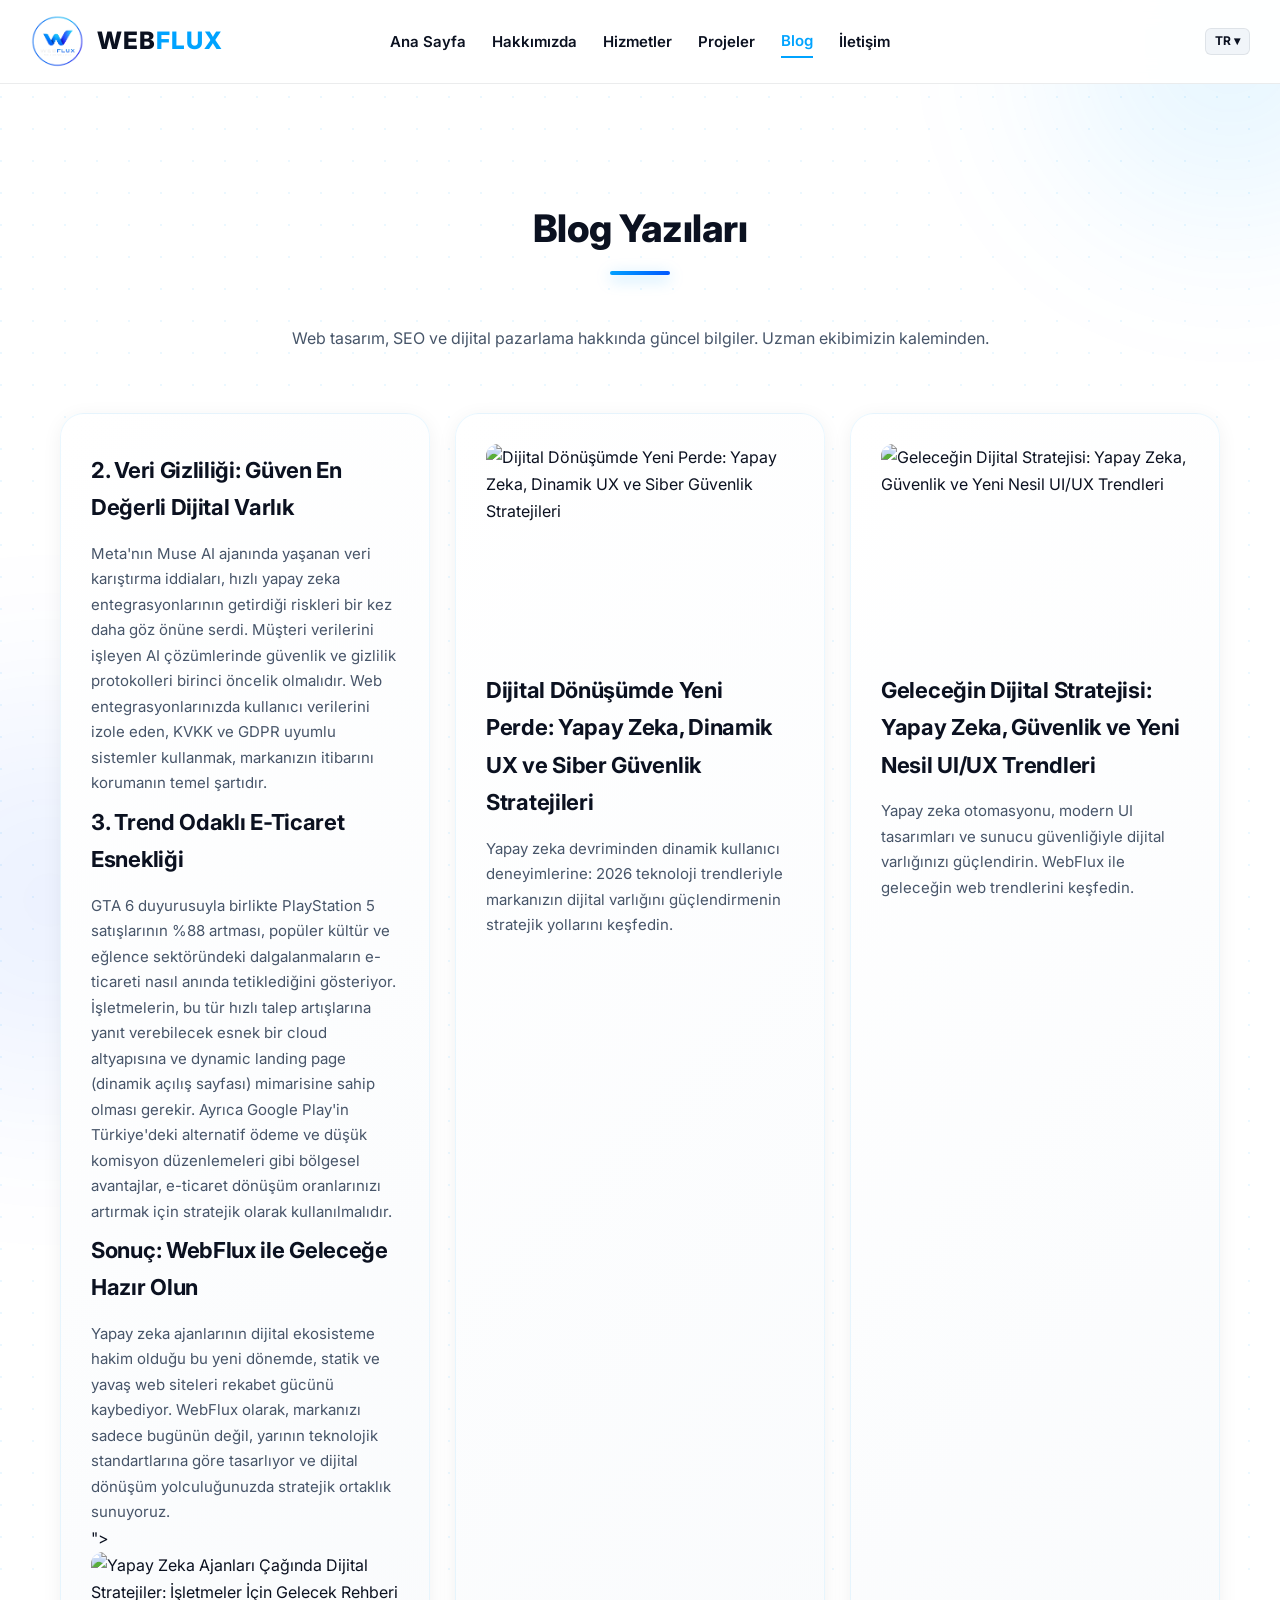
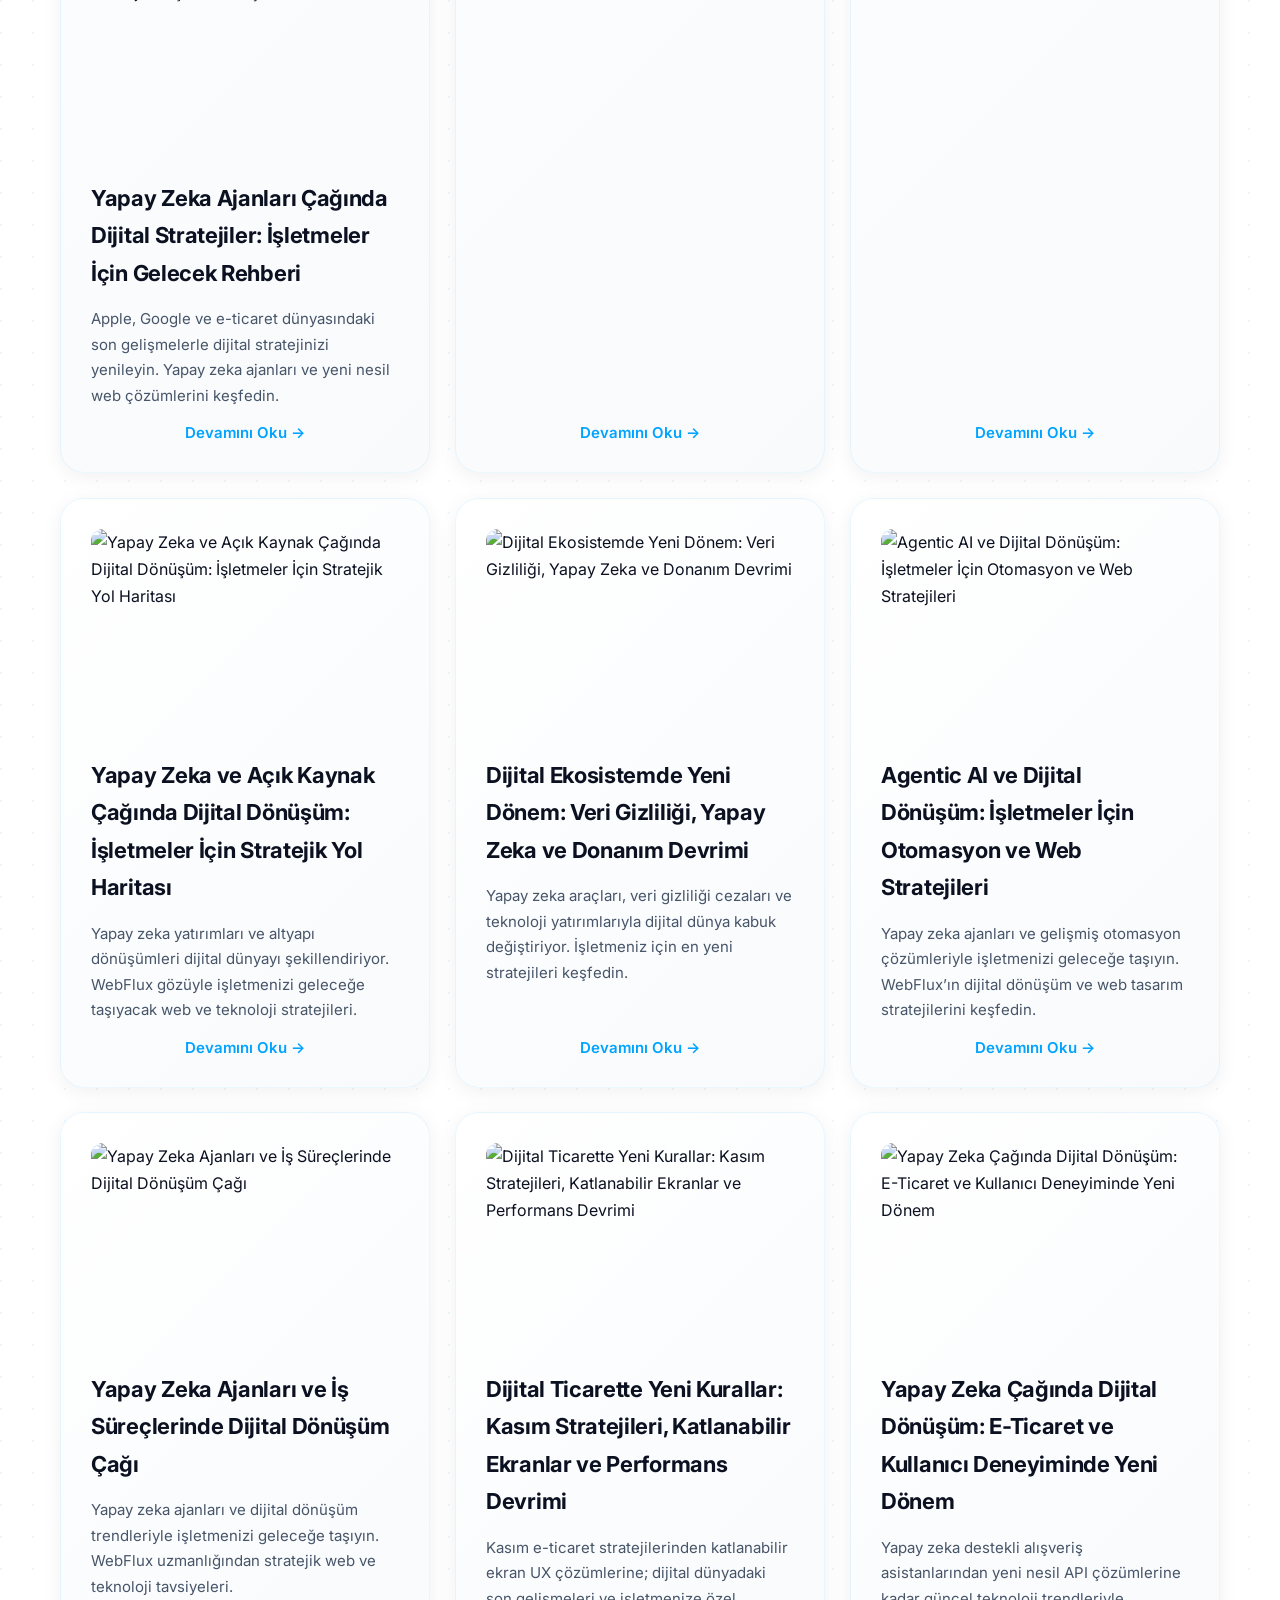
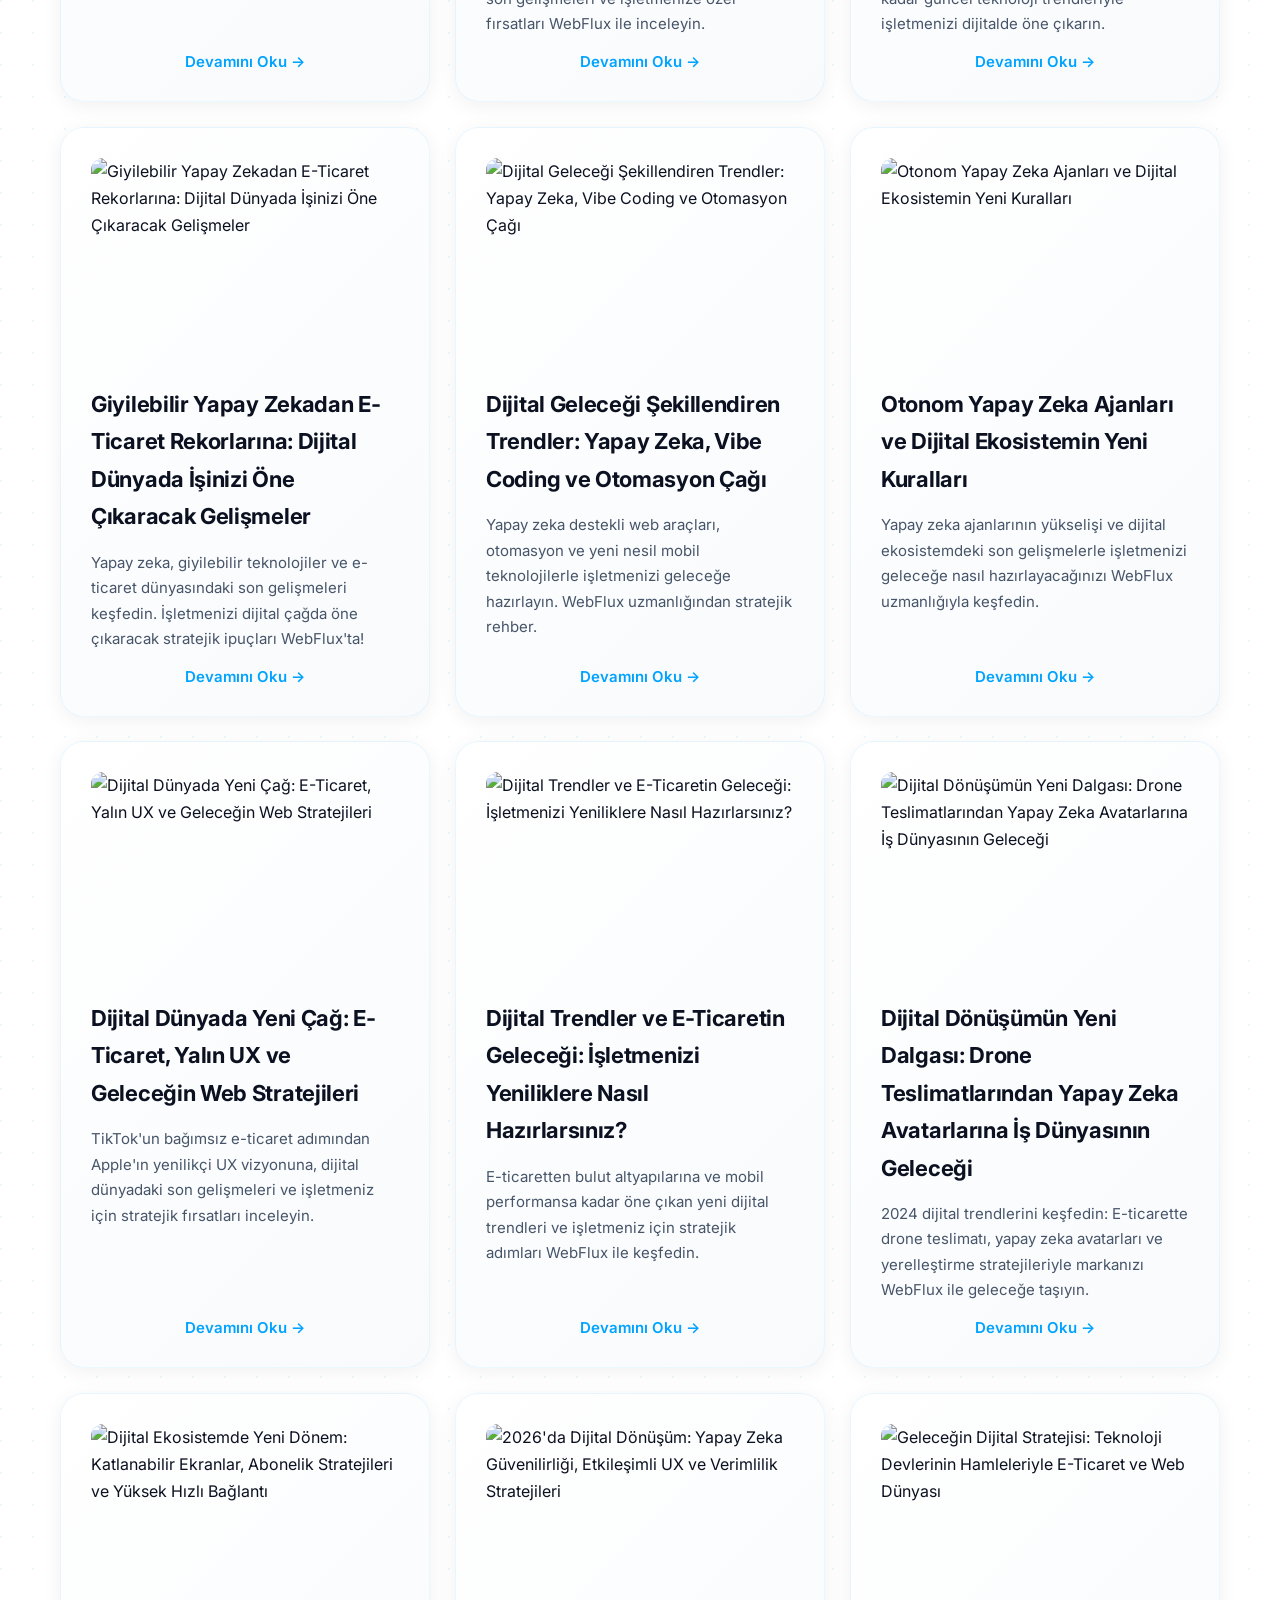
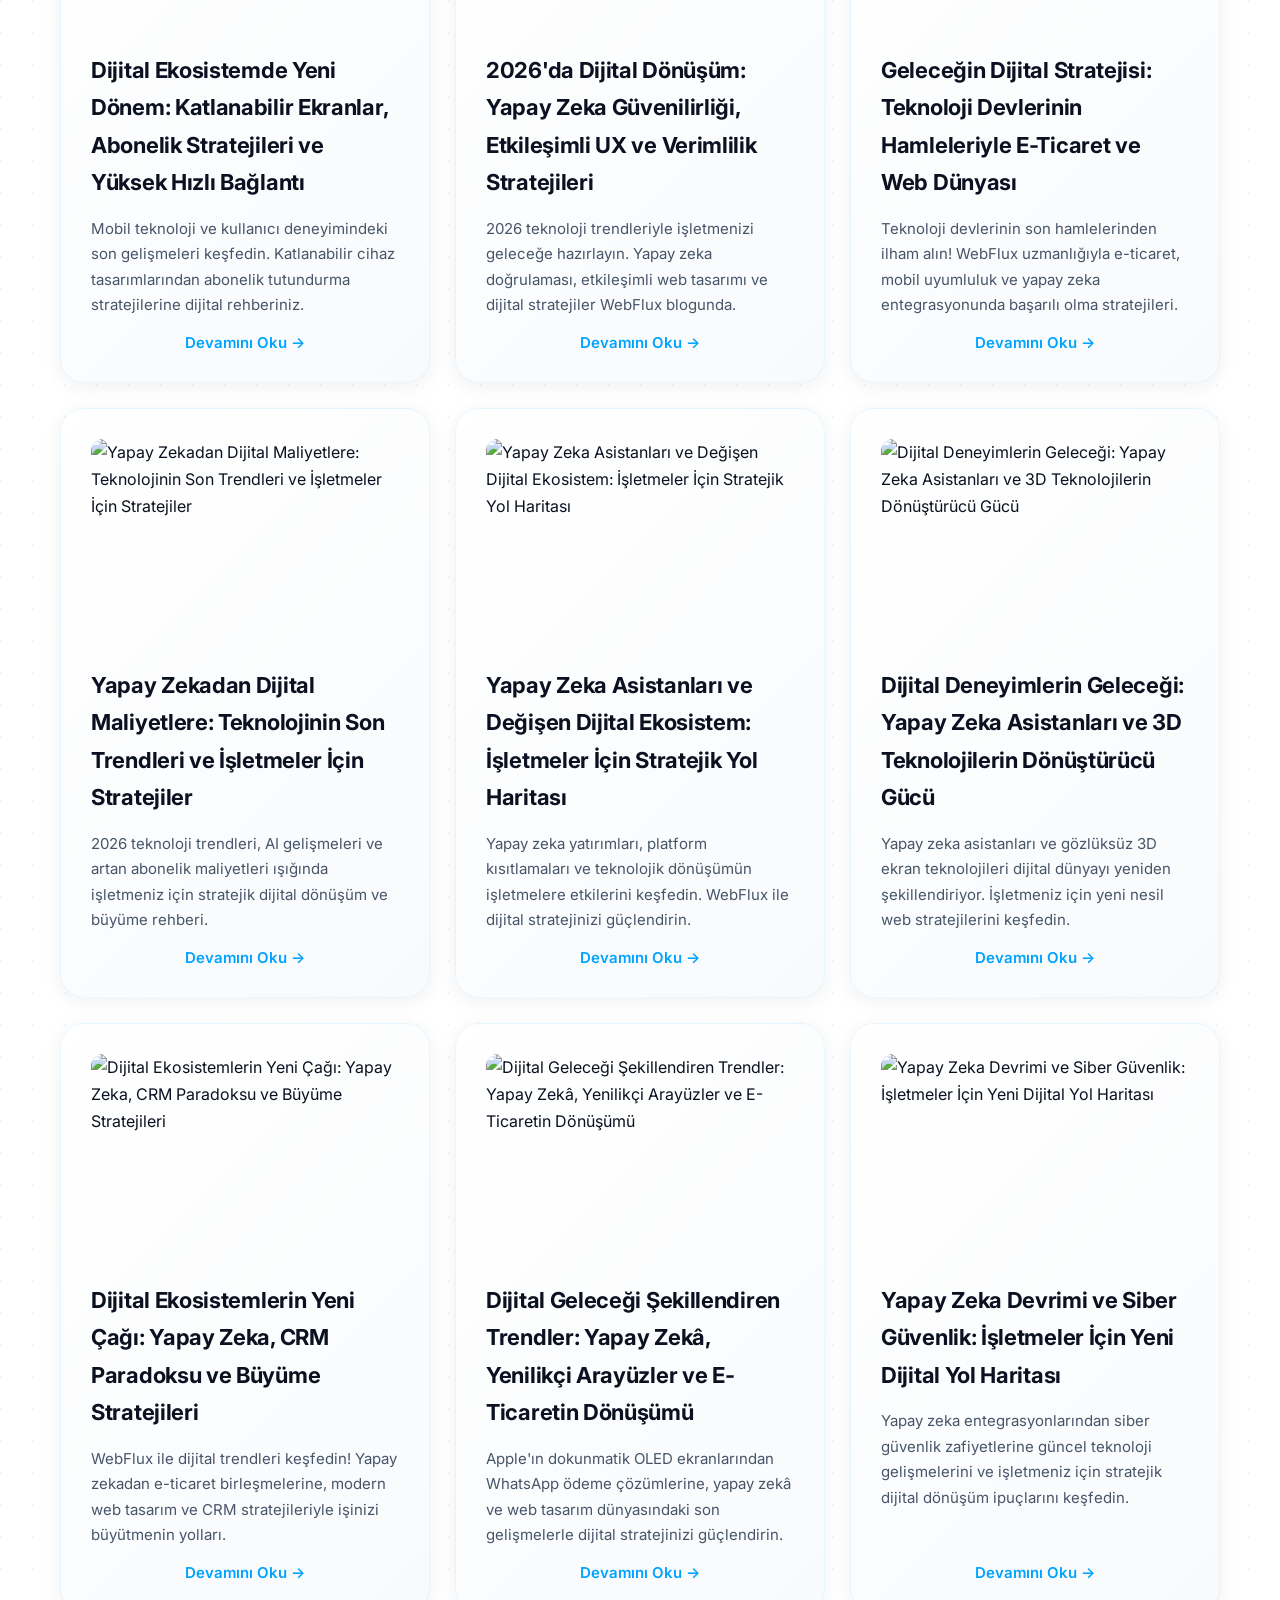
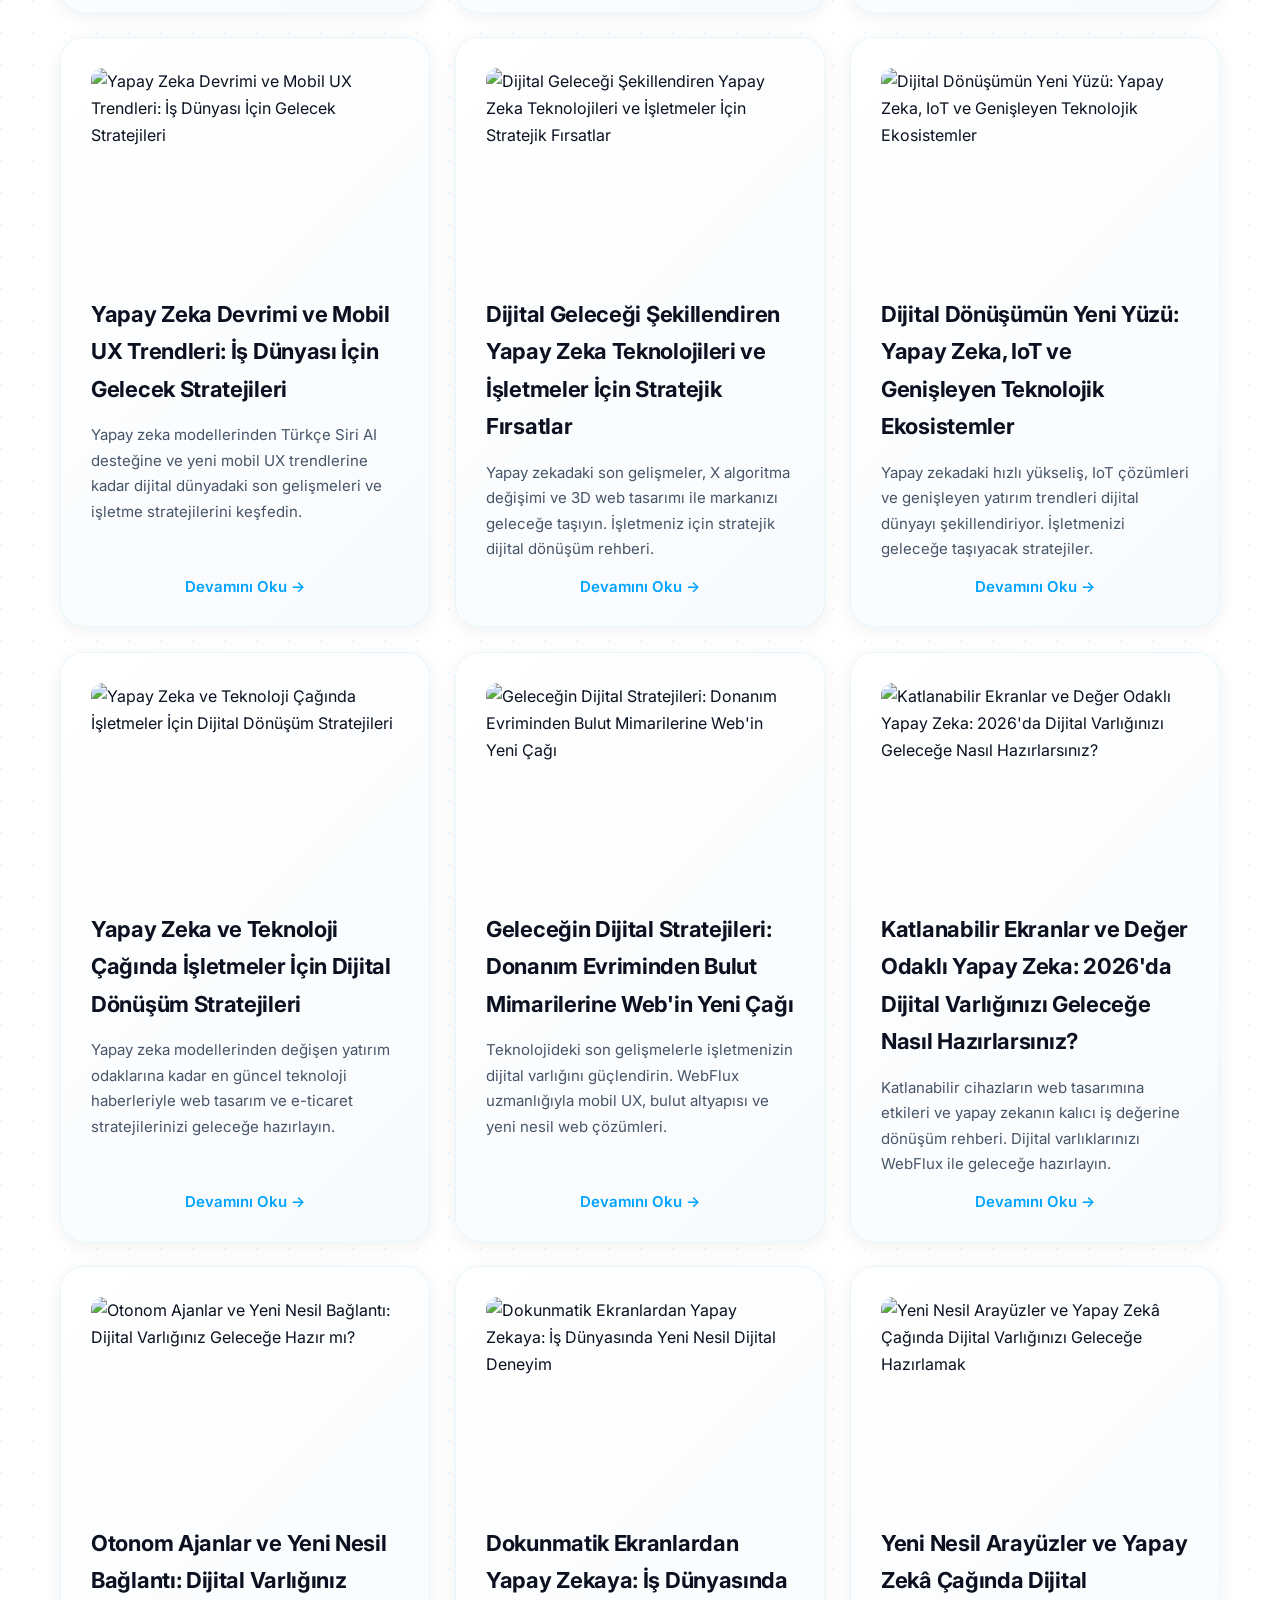
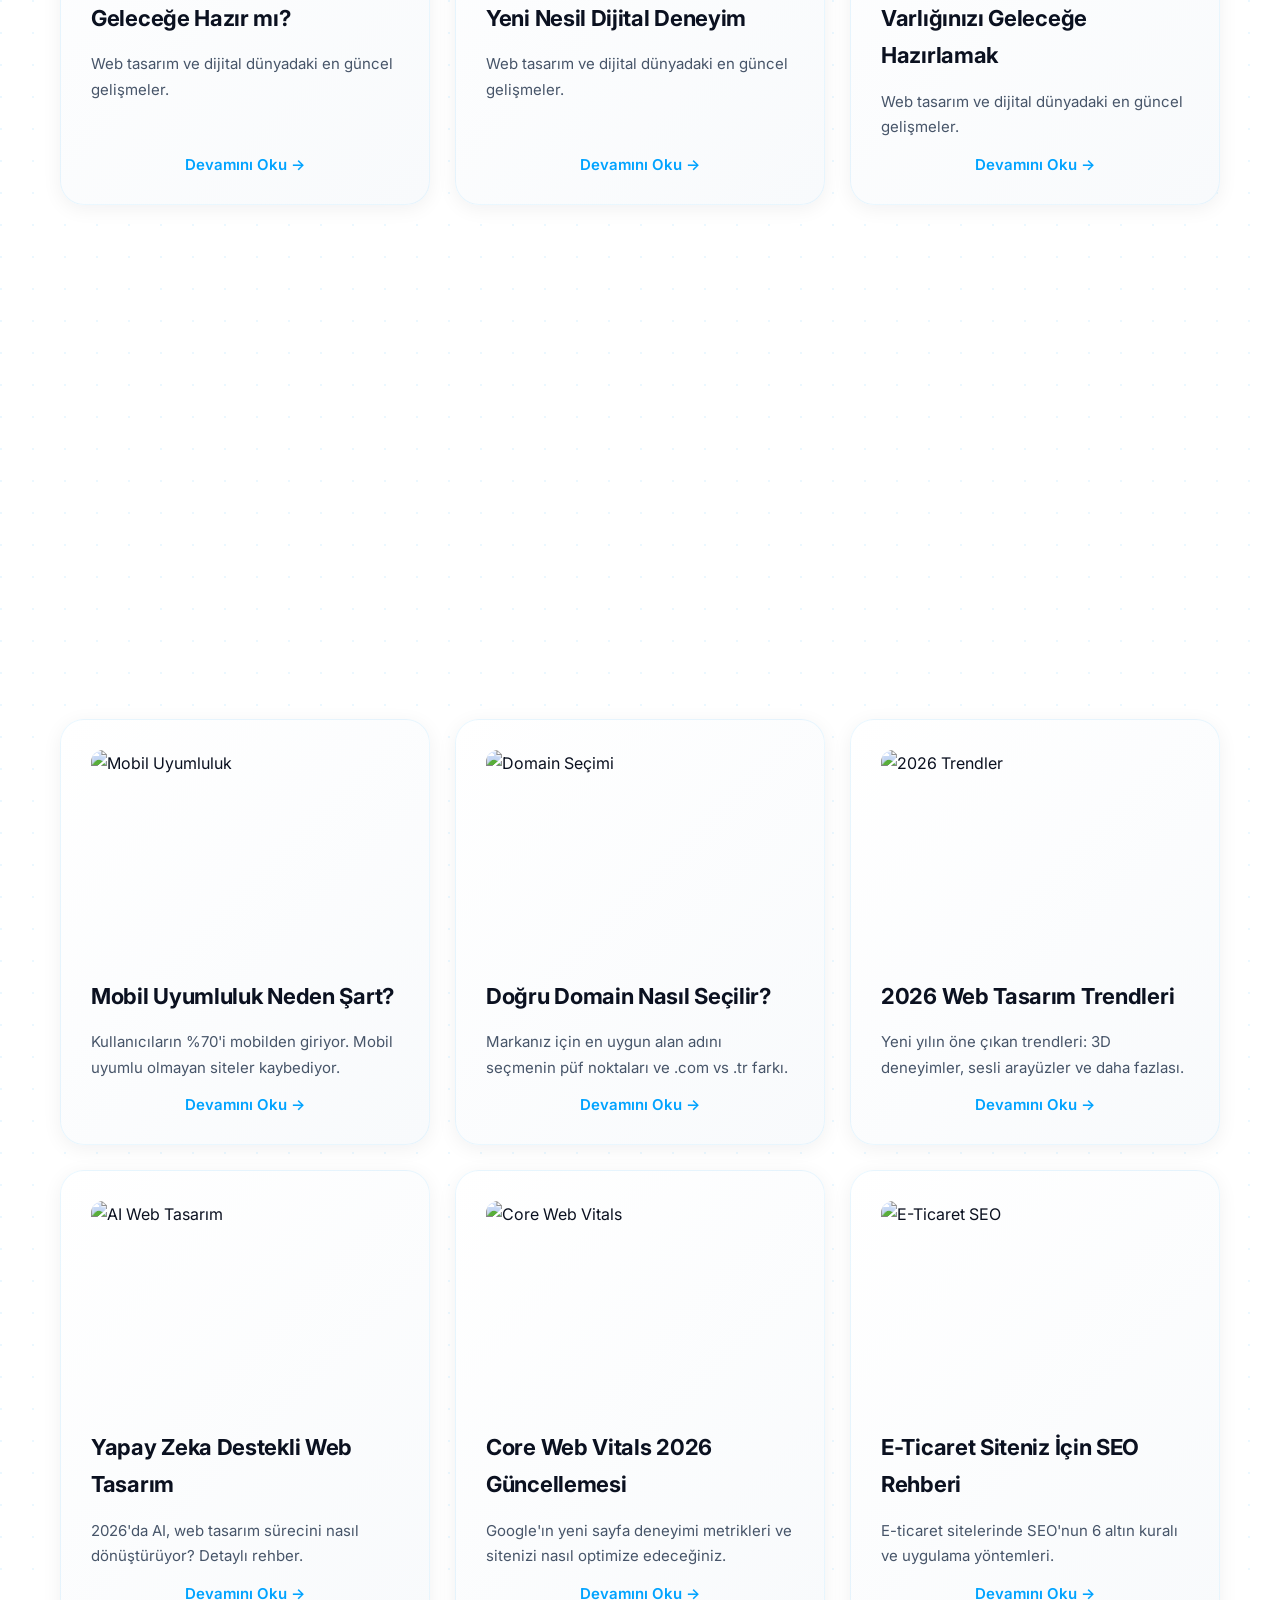
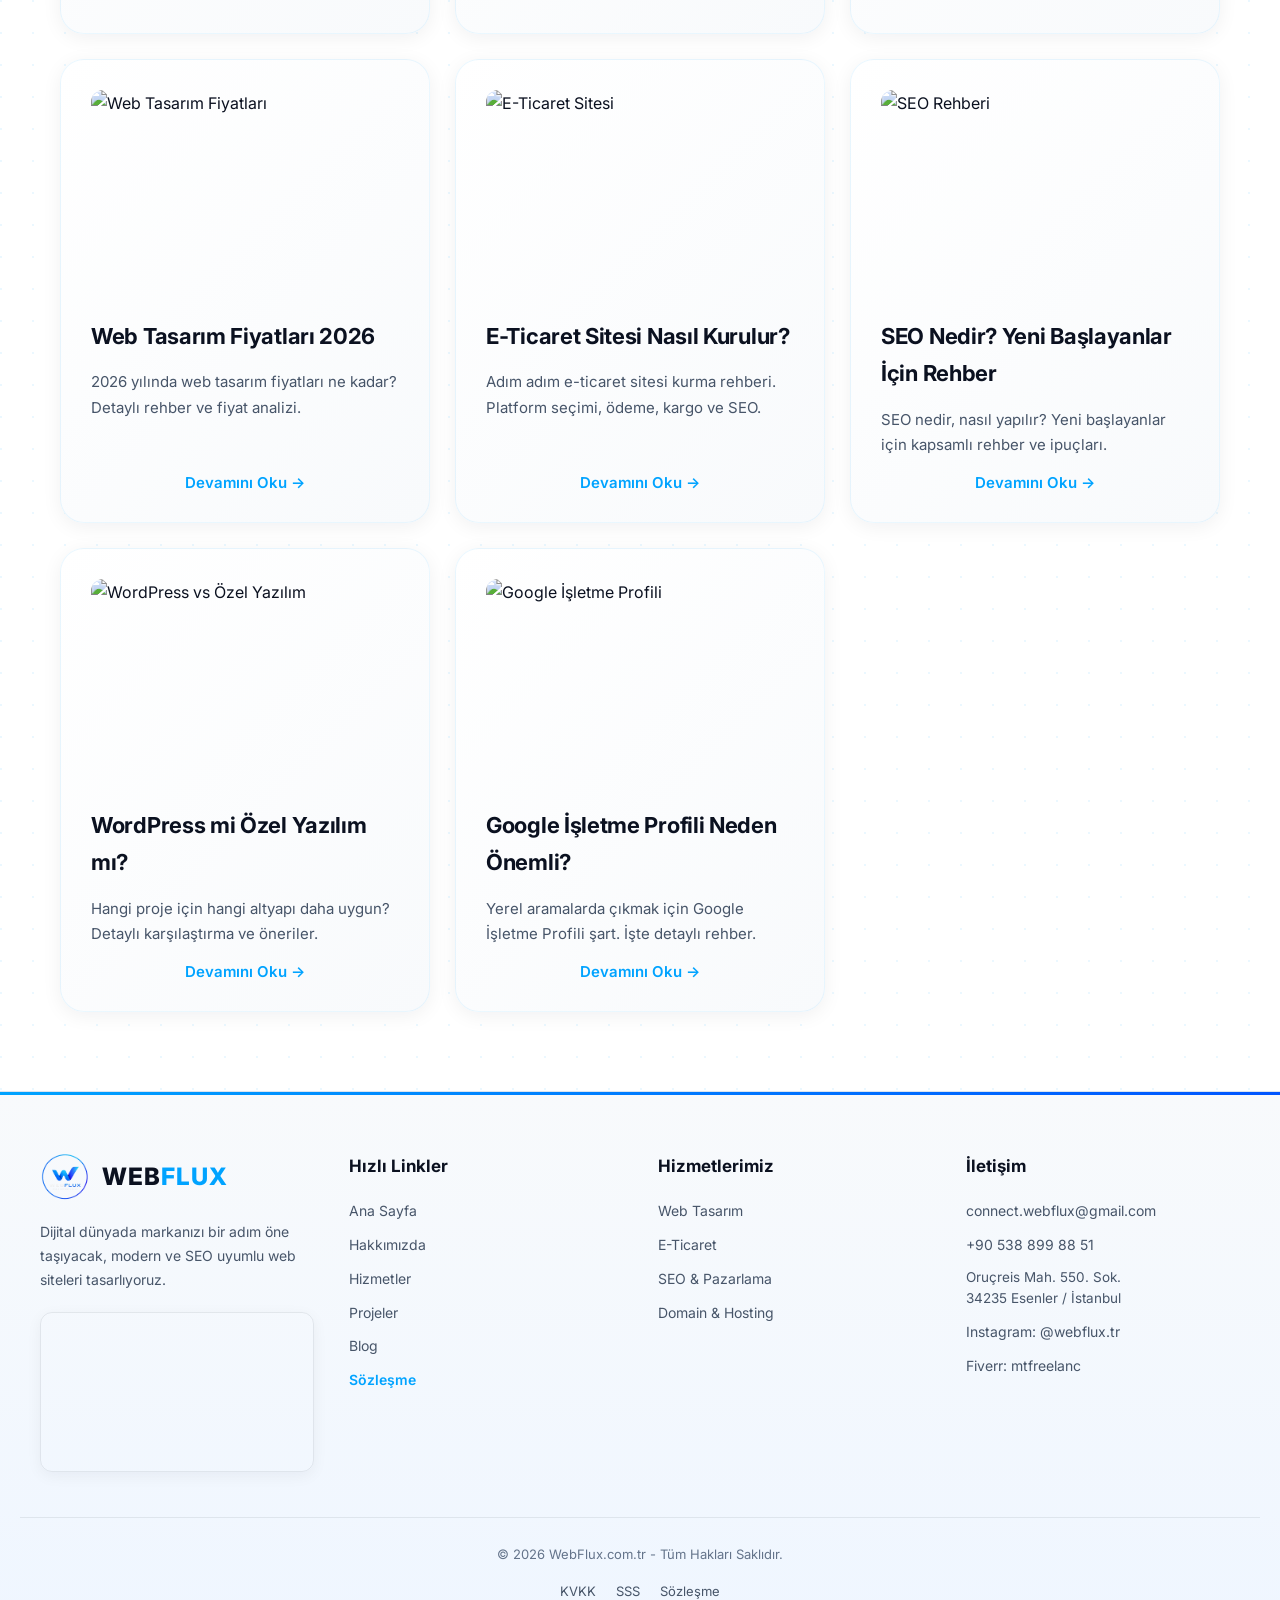
==== commit 66641b6a: "🤖 Otomatik: Blog, Sitemap, RSS ve Resim Optimizasyonu" ====
--- a/blog.html
+++ b/blog.html
@@ -50,6 +50,13 @@
 <h1 class="section-title">Blog Yazıları</h1>
 <p style="text-align:center;color:var(--text-muted);max-width:700px;margin:0 auto 60px">Web tasarım, SEO ve dijital pazarlama hakkında güncel bilgiler. Uzman ekibimizin kaleminden.</p>
 <div class="grid-3">
+    <div class="blog-card card-3d" data-title="Yapay Zeka Ajanları Çağında Dijital Stratejiler: İşletmeler İçin Gelecek Rehberi" data-description="Apple, Google ve e-ticaret dünyasındaki son gelişmelerle dijital stratejinizi yenileyin. Yapay zeka ajanları ve yeni nesil web çözümlerini keşfedin." data-img="https://images.unsplash.com/photo-1551434678-e076c223a692?q=80&w=800&auto=format&fit=crop" data-date="20.11.2026" data-author="WebFlux Ekibi" data-content="<h3>Yapay Zeka Ajanları Çağında Dijital Stratejiler: İşletmeler İçin Gelecek Rehberi</h3><p>Teknoloji dünyası, yapay zeka asistanlarının sadece yanıt veren araçlar olmaktan çıkıp kullanıcılar adına işlem yapabilen otonom ajanlara dönüştüğü büyük bir kırılma noktasına tanıklık ediyor. Apple ve Google'ın işletim sistemi seviyesindeki yapay zeka hamleleri, e-ticaret trendlerindeki ani sıçramalar ve veri güvenliği gereksinimleri, işletmelerin dijital varlıklarını yeniden kurgulamasını zorunlu kılıyor. WebFlux olarak, bu yeni dönemde markanızın nasıl öne geçebileceğini analiz ettik.</p><h3>1. Otonom AI Ajanları ve Web Sitelerinin Yeni Rolü</h3><p>Apple'ın Mac bilgisayarlar için geliştirdiği yeni AI ajanı ve Google Gemini'ın masaüstü uygulamalarında "Computer Use" yeteneğiyle çok adımlı görevleri üstlenmesi, kullanıcıların web siteleriyle etkileşim biçimini değiştiriyor. Artık web siteniz sadece insan gözü için değil, yapay zeka ajanlarının sorunsuz navigasyon yapabileceği anlamsal (semantic) yapıya uygun olarak tasarlanmalıdır. İşletmeler, web sitelerinin API altyapılarını ve UX tasarımlarını yapay zeka etkileşimlerine uygun hale getirerek erken benimseyen advantage elde edebilir.</p><h3>2. Veri Gizliliği: Güven En Değerli Dijital Varlık</h3><p>Meta'nın Muse AI ajanında yaşanan veri karıştırma iddiaları, hızlı yapay zeka entegrasyonlarının getirdiği riskleri bir kez daha göz önüne serdi. Müşteri verilerini işleyen AI çözümlerinde güvenlik ve gizlilik protokolleri birinci öncelik olmalıdır. Web entegrasyonlarınızda kullanıcı verilerini izole eden, KVKK ve GDPR uyumlu sistemler kullanmak, markanızın itibarını korumanın temel şartıdır.</p><h3>3. Trend Odaklı E-Ticaret Esnekliği</h3><p>GTA 6 duyurusuyla birlikte PlayStation 5 satışlarının %88 artması, popüler kültür ve eğlence sektöründeki dalgalanmaların e-ticareti nasıl anında tetiklediğini gösteriyor. İşletmelerin, bu tür hızlı talep artışlarına yanıt verebilecek esnek bir cloud altyapısına ve dynamic landing page (dinamik açılış sayfası) mimarisine sahip olması gerekir. Ayrıca Google Play'in Türkiye'deki alternatif ödeme ve düşük komisyon düzenlemeleri gibi bölgesel avantajlar, e-ticaret dönüşüm oranlarınızı artırmak için stratejik olarak kullanılmalıdır.</p><h3>Sonuç: WebFlux ile Geleceğe Hazır Olun</h3><p>Yapay zeka ajanlarının dijital ekosisteme hakim olduğu bu yeni dönemde, statik ve yavaş web siteleri rekabet gücünü kaybediyor. WebFlux olarak, markanızı sadece bugünün değil, yarının teknolojik standartlarına göre tasarlıyor ve dijital dönüşüm yolculuğunuzda stratejik ortaklık sunuyoruz.</p>">
+        <img src="https://images.unsplash.com/photo-1551434678-e076c223a692?q=80&w=800&auto=format&fit=crop" alt="Yapay Zeka Ajanları Çağında Dijital Stratejiler: İşletmeler İçin Gelecek Rehberi" style="width:100%;height:200px;object-fit:cover;border-radius:12px;margin-bottom:20px" loading="lazy">
+        <h3>Yapay Zeka Ajanları Çağında Dijital Stratejiler: İşletmeler İçin Gelecek Rehberi</h3>
+        <p style="color:var(--text-muted);margin-bottom:15px">Apple, Google ve e-ticaret dünyasındaki son gelişmelerle dijital stratejinizi yenileyin. Yapay zeka ajanları ve yeni nesil web çözümlerini keşfedin.</p>
+        <button class="project-link blog-read-more">Devamını Oku →</button>
+    </div>
+    
     <div class="blog-card card-3d" data-title="Dijital Dönüşümde Yeni Perde: Yapay Zeka, Dinamik UX ve Siber Güvenlik Stratejileri" data-description="Yapay zeka devriminden dinamik kullanıcı deneyimlerine: 2026 teknoloji trendleriyle markanızın dijital varlığını güçlendirmenin stratejik yollarını keşfedin." data-img="https://images.unsplash.com/photo-1587620962725-abab7fe55159?q=80&w=800&auto=format&fit=crop" data-date="19.11.2026" data-author="WebFlux Ekibi" data-content="<h3>Dijital Dönüşümde Yeni Perde: Yapay Zeka, Dinamik UX ve Siber Güvenlik Stratejileri</h3><p>Teknoloji ekosistemi hiç olmadığı kadar hızlı bir ivmeyle kabuk değiştiriyor. Yapay zeka devlerinin rekor kıran değerlemelerinden, kurumsal yazılım mimarilerini değiştiren yeni nesil yapay zeka modellerine kadar dijital dünya büyük bir dönüşümün eşiğinde. WebFlux olarak, bu teknolojik devrimin işletmelerin dijital varlıklarına ve web tasarım stratejilerine nasıl yön vermesi gerektiğini mercek altına aldık.</p><h3>1. Kurumsal Yapay Zeka ve Gelişmiş Kodlama Standartları</h3><p>Google'ın Gemini 4 Neon hamlesi ve Anthropic'in rekor kıran halka arzı, yapay zekanın artık sadece bir sohbet aracı olmadığını, doğrudan kurumsal iş akışlarının ve karmaşık web yazılımlarının omurgası haline geldiğini gösteriyor. İşletmeler için bu durum, web platformlarının artık daha akıllı, analitik karar alabilen ve kullanıcı davranışlarını anlık olarak işleyen dinamik sistemlere dönüşmesini zorunlu kılıyor. Compuvi gibi girişimlerin yükselişi de kurumsal AI entegrasyonlarının önümüzdeki dönemde standart bir gereksinim olacağını kanıtlıyor.</p><h3>2. Statik Tasarımlardan Dallanan Deneyimlere (Dynamic User Journeys)</h3><p>Oyun dünyasından web tasarımına aktarabileceğimiz en büyük UX (Kullanıcı Deneyimi) dersi, etkileşimli ve kişiselleştirilmiş akışlardır. Kullanıcı kararlarına göre biçimlenen dinamik yapılar, kullanıcıların platformda kalma süresini ve dönüşüm oranlarını doğrudan artırır. Web siteniz, her ziyaretçiye aynı kalıbı sunmak yerine; kullanıcının geçmişine, tercihlerine ve davranışlarına göre şekillenen 'dallanan bir yolculuk' sunmalıdır.</p><h3>3. Güçlü Finansal Altyapı ve Tavizsiz Veri Güvenliği</h3><p>Payhawk'ın 2 milyar dolar değerleme aşması gibi gelişmeler, e-ticaret ve kurumsal web sitelerinde finansal otomasyonun önemini vurguluyor. Ancak gelişen altyapılarla birlikte güvenlik standartları da yükseliyor. Samsung'un One UI 9.5 ile duyurduğu geri döndürülemez güvenli silme teknolojileri, dijital dünyada veri gizliliğine verilen değerin kritik bir göstergesi. Modern bir web projesi, kullanıcı verilerini en üst düzeyde koruyan, GDPR ve KVKK uyumlu ve siber tehditlere karşı tam korumalı olmak zorundadır.</p><h3>Sonuç: İşletmeniz Bu Dönüşüme Hazır mı?</h3><p>Yapay zeka modellerinin sınırları zorladığı ve kullanıcı beklentilerinin zirve yaptığı bu yeni çağda, standart bir web sitesiyle rekabet etmek imkansız hale geliyor. WebFlux olarak, markanızı geleceğin dijital dünyasına taşımak için AI destekli yazılımlar, yüksek güvenlikli altyapılar ve dönüşüm odaklı UX tasarımları sunuyoruz. Dijital stratejinizi yenilemek için bugün bizimle iletişime geçin.</p>">
         <img src="https://images.unsplash.com/photo-1587620962725-abab7fe55159?q=80&w=800&auto=format&fit=crop" alt="Dijital Dönüşümde Yeni Perde: Yapay Zeka, Dinamik UX ve Siber Güvenlik Stratejileri" style="width:100%;height:200px;object-fit:cover;border-radius:12px;margin-bottom:20px" loading="lazy">
         <h3>Dijital Dönüşümde Yeni Perde: Yapay Zeka, Dinamik UX ve Siber Güvenlik Stratejileri</h3>
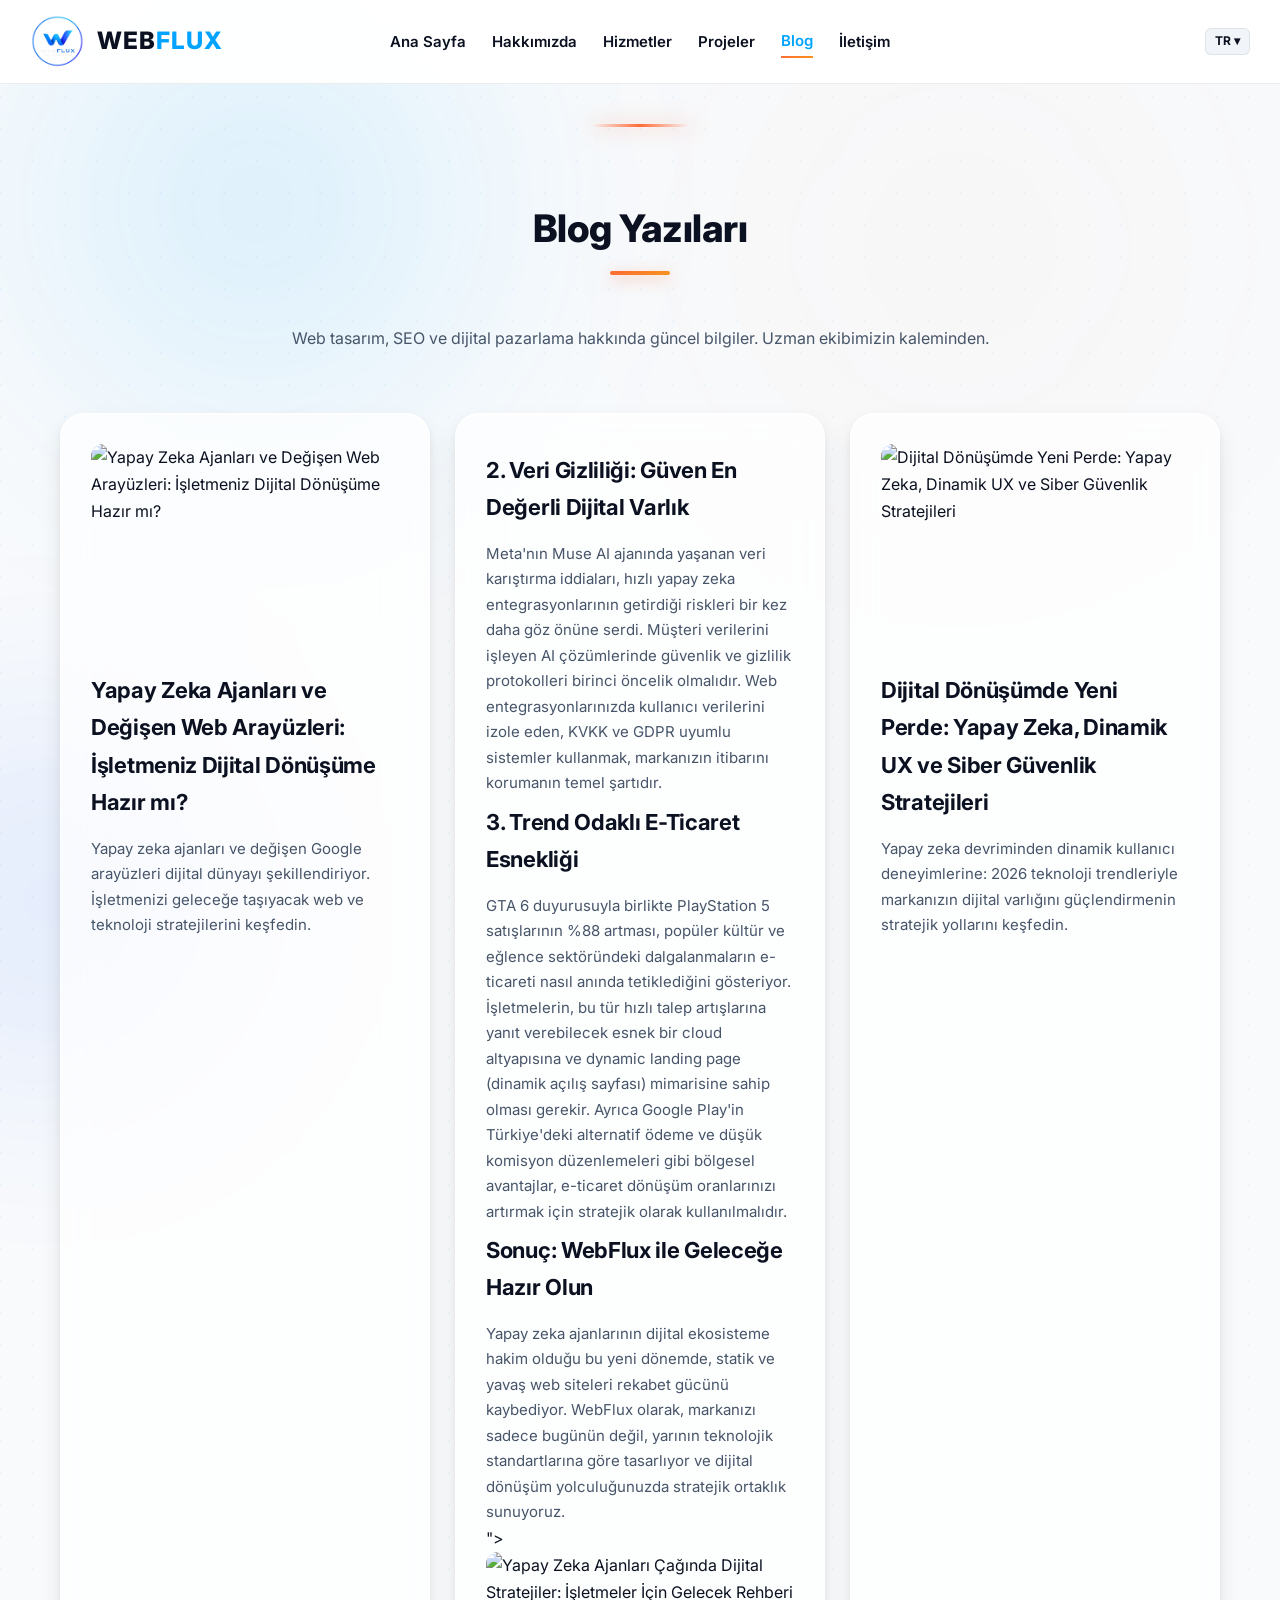
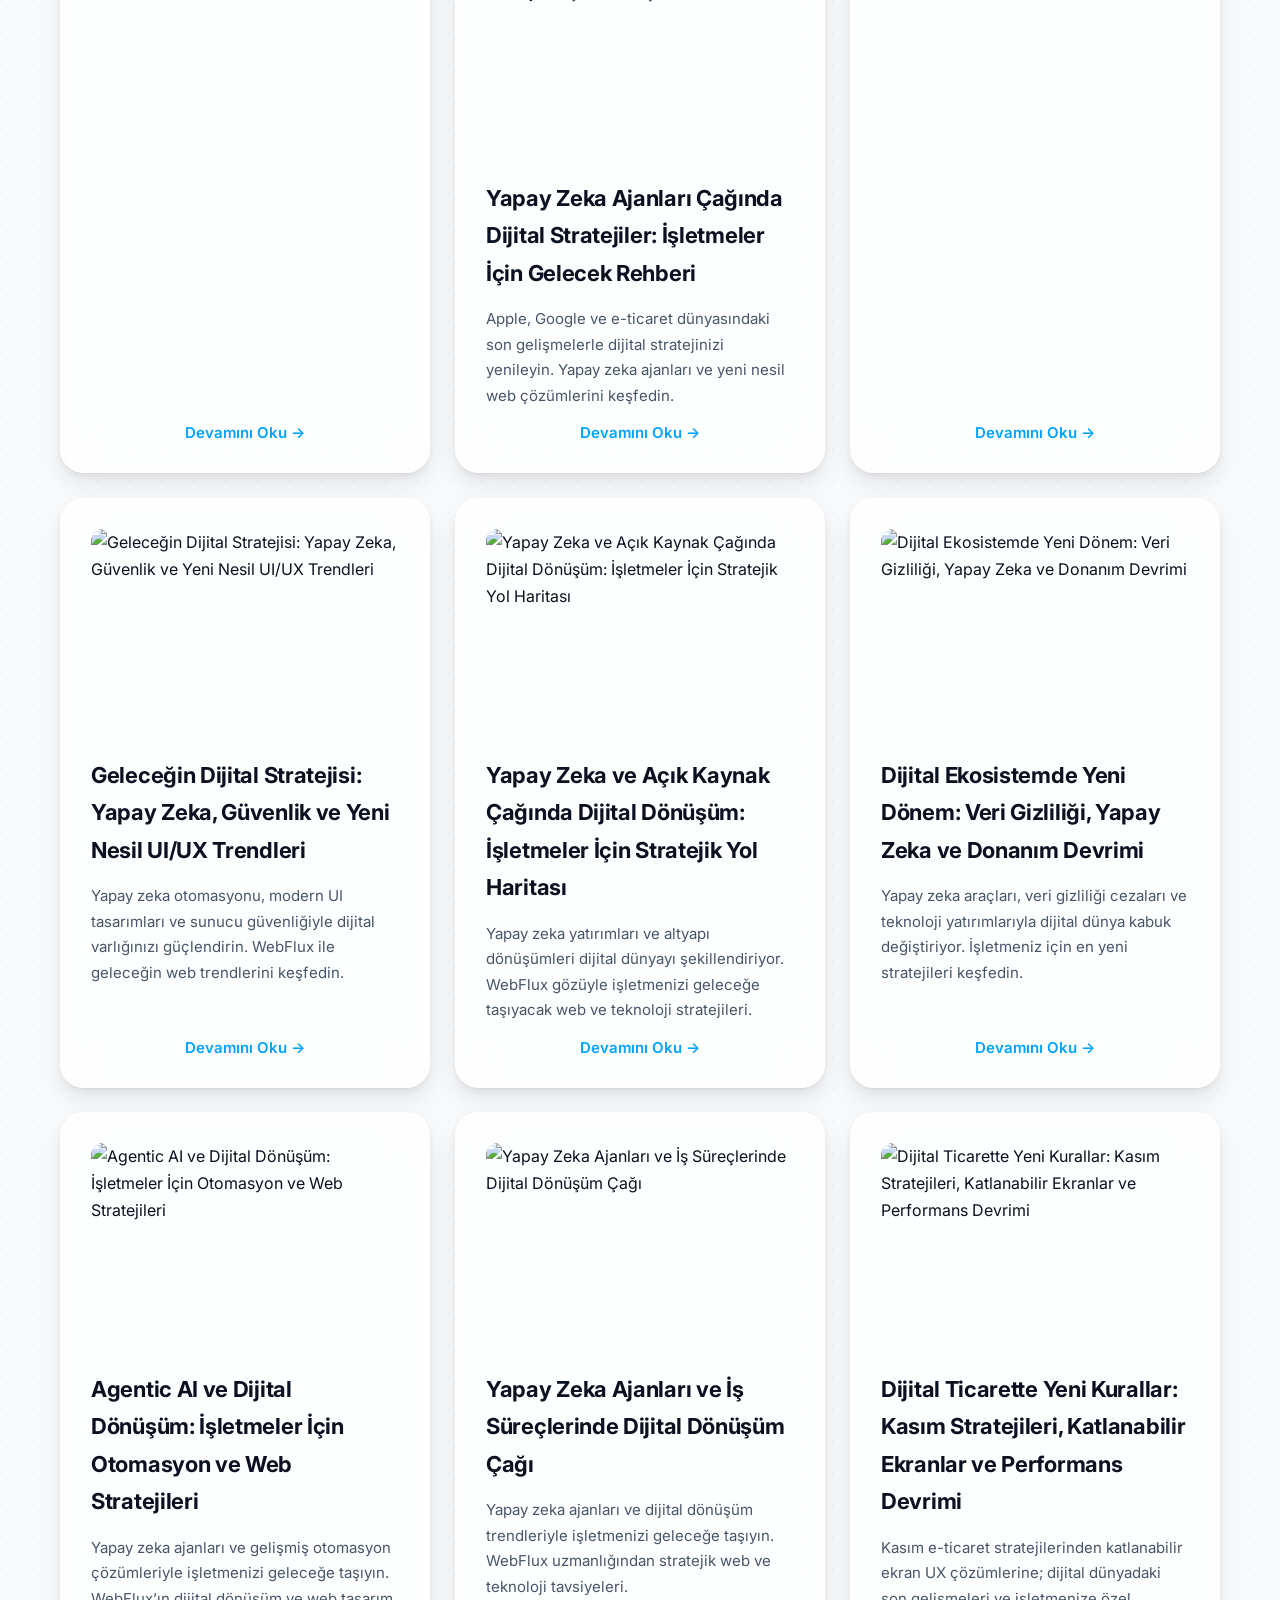
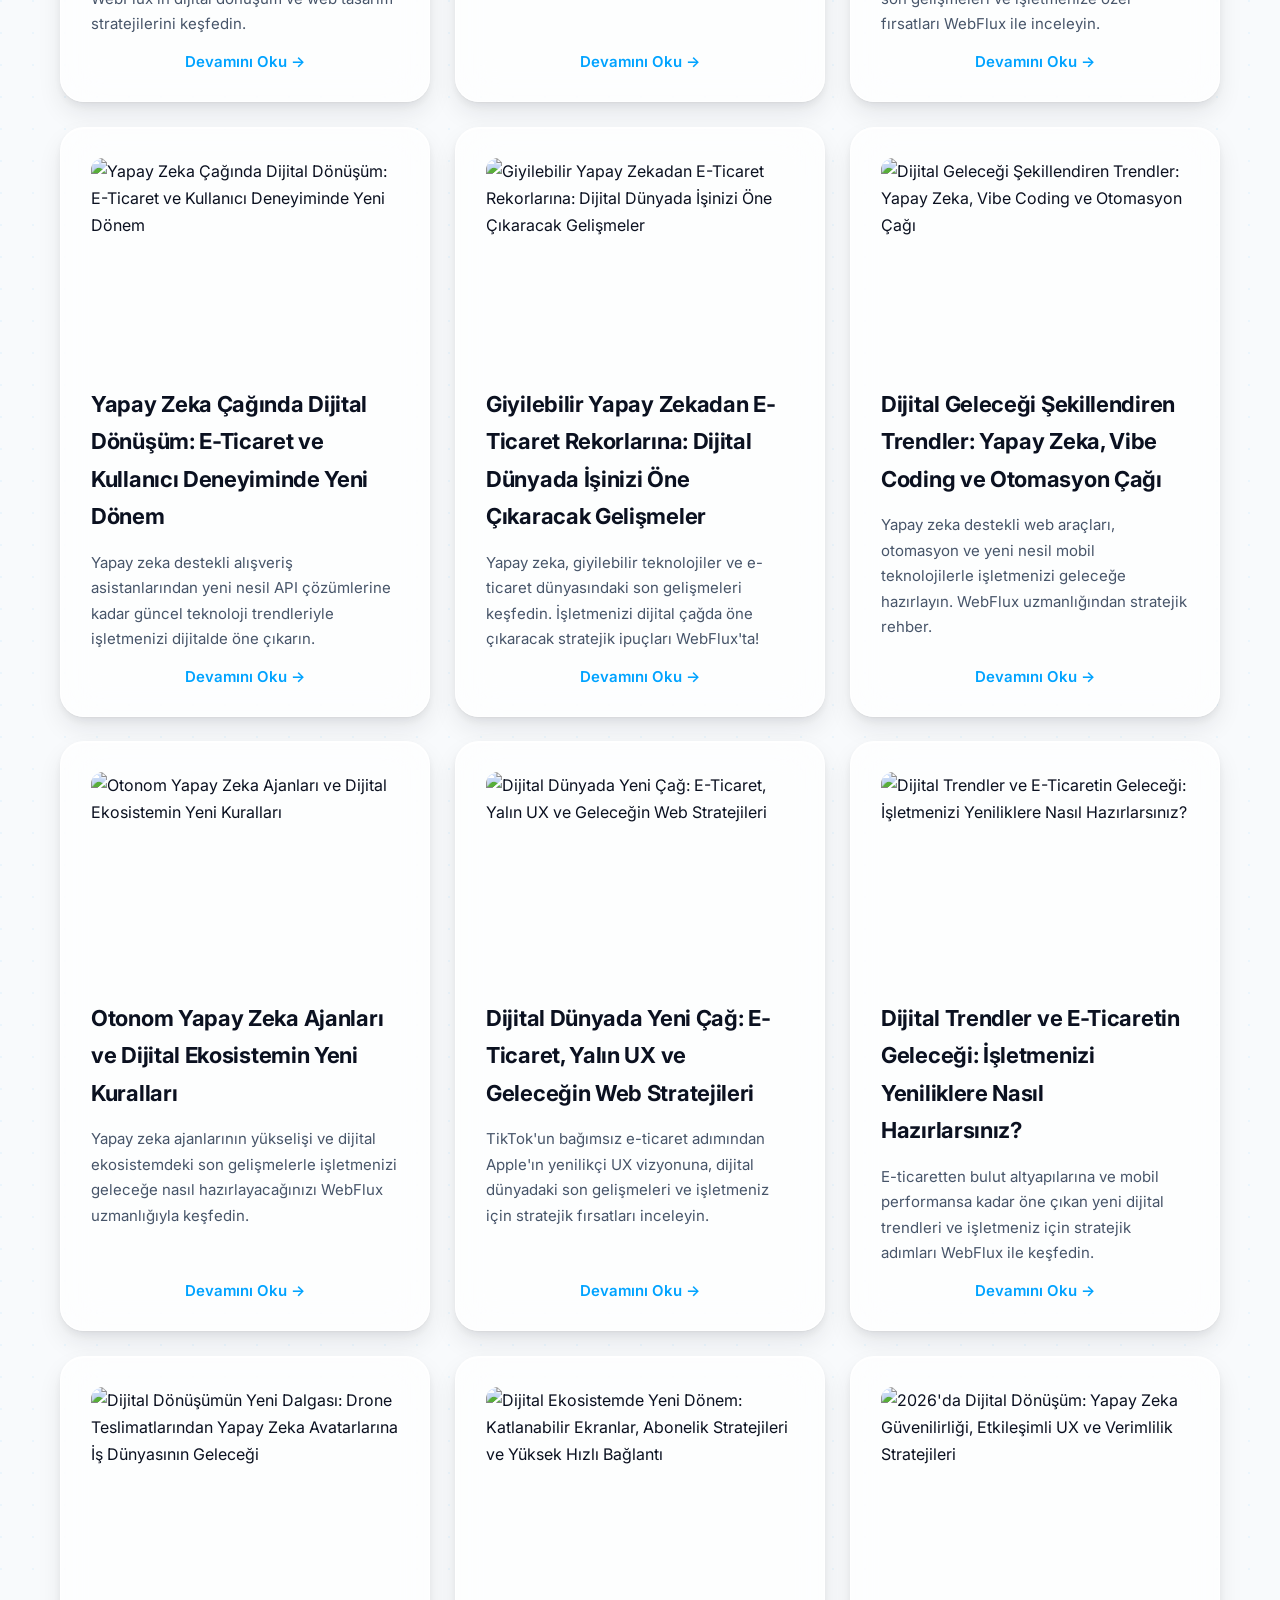
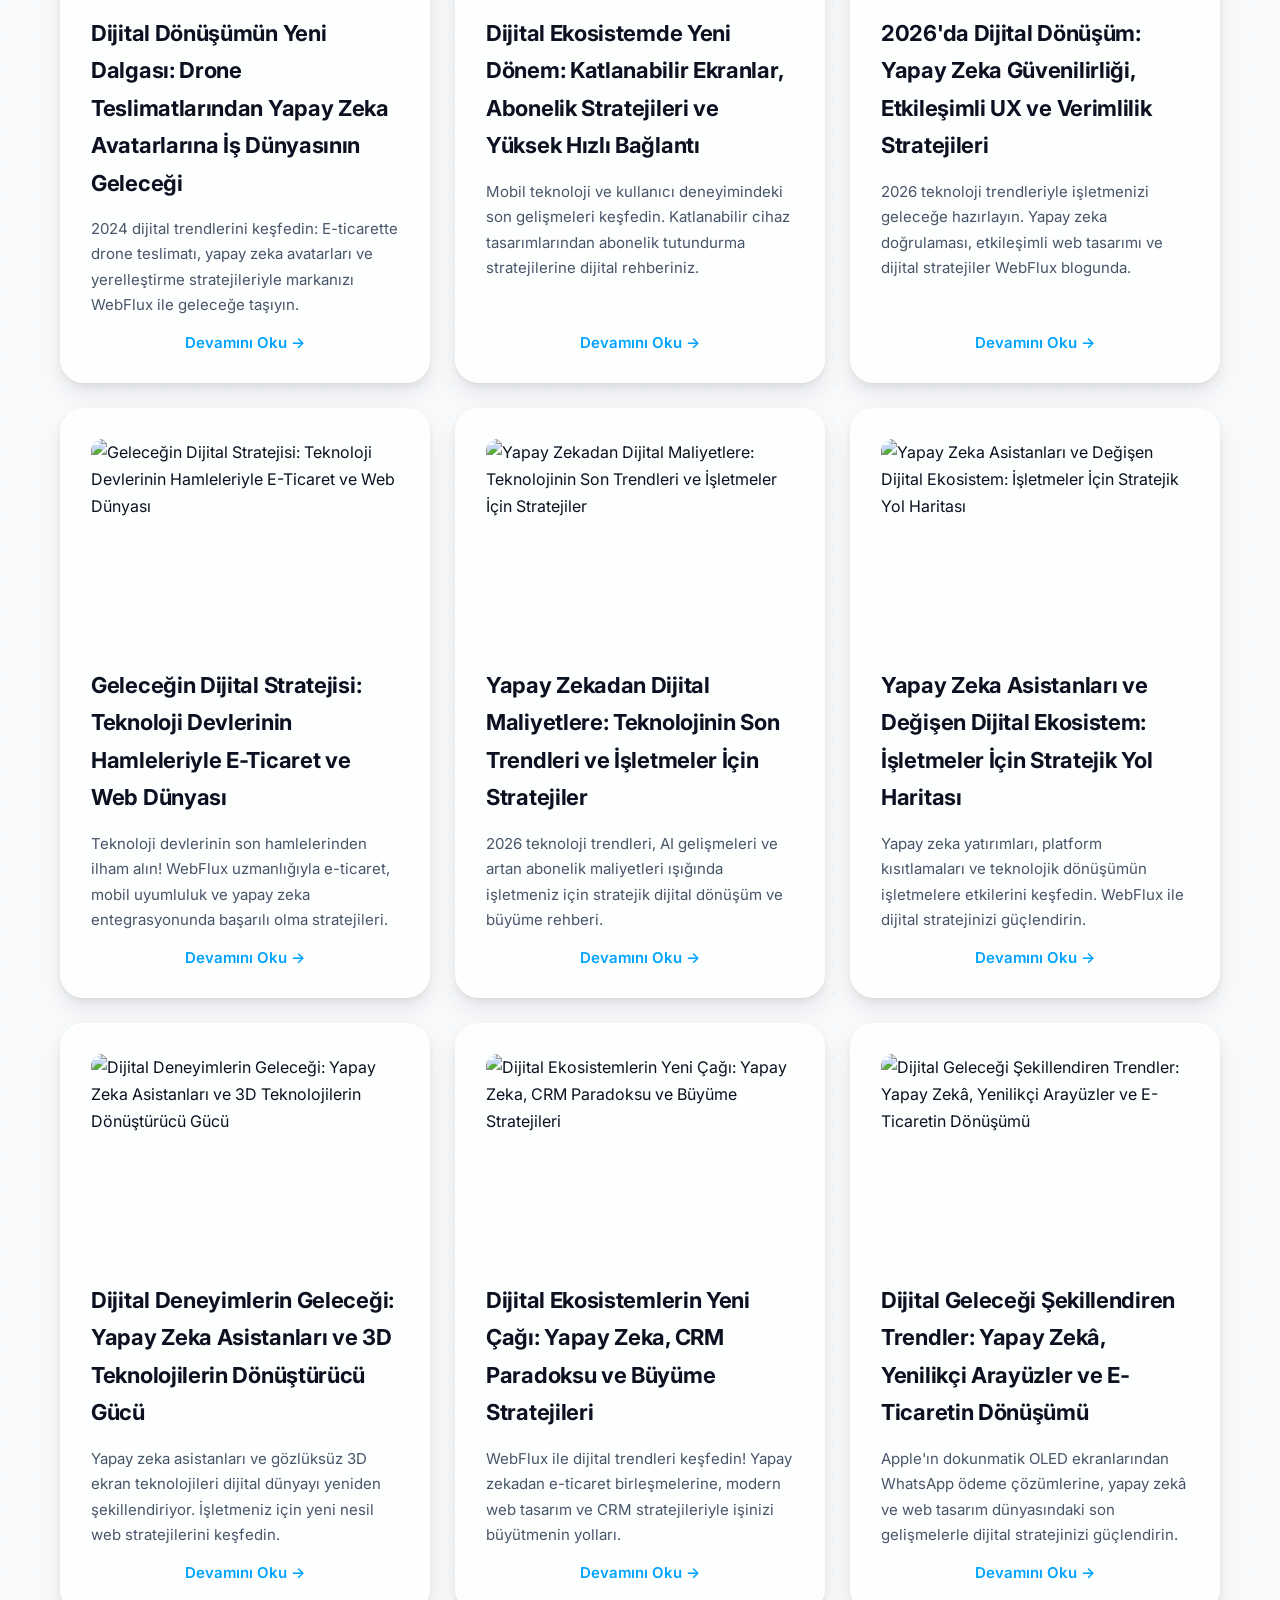
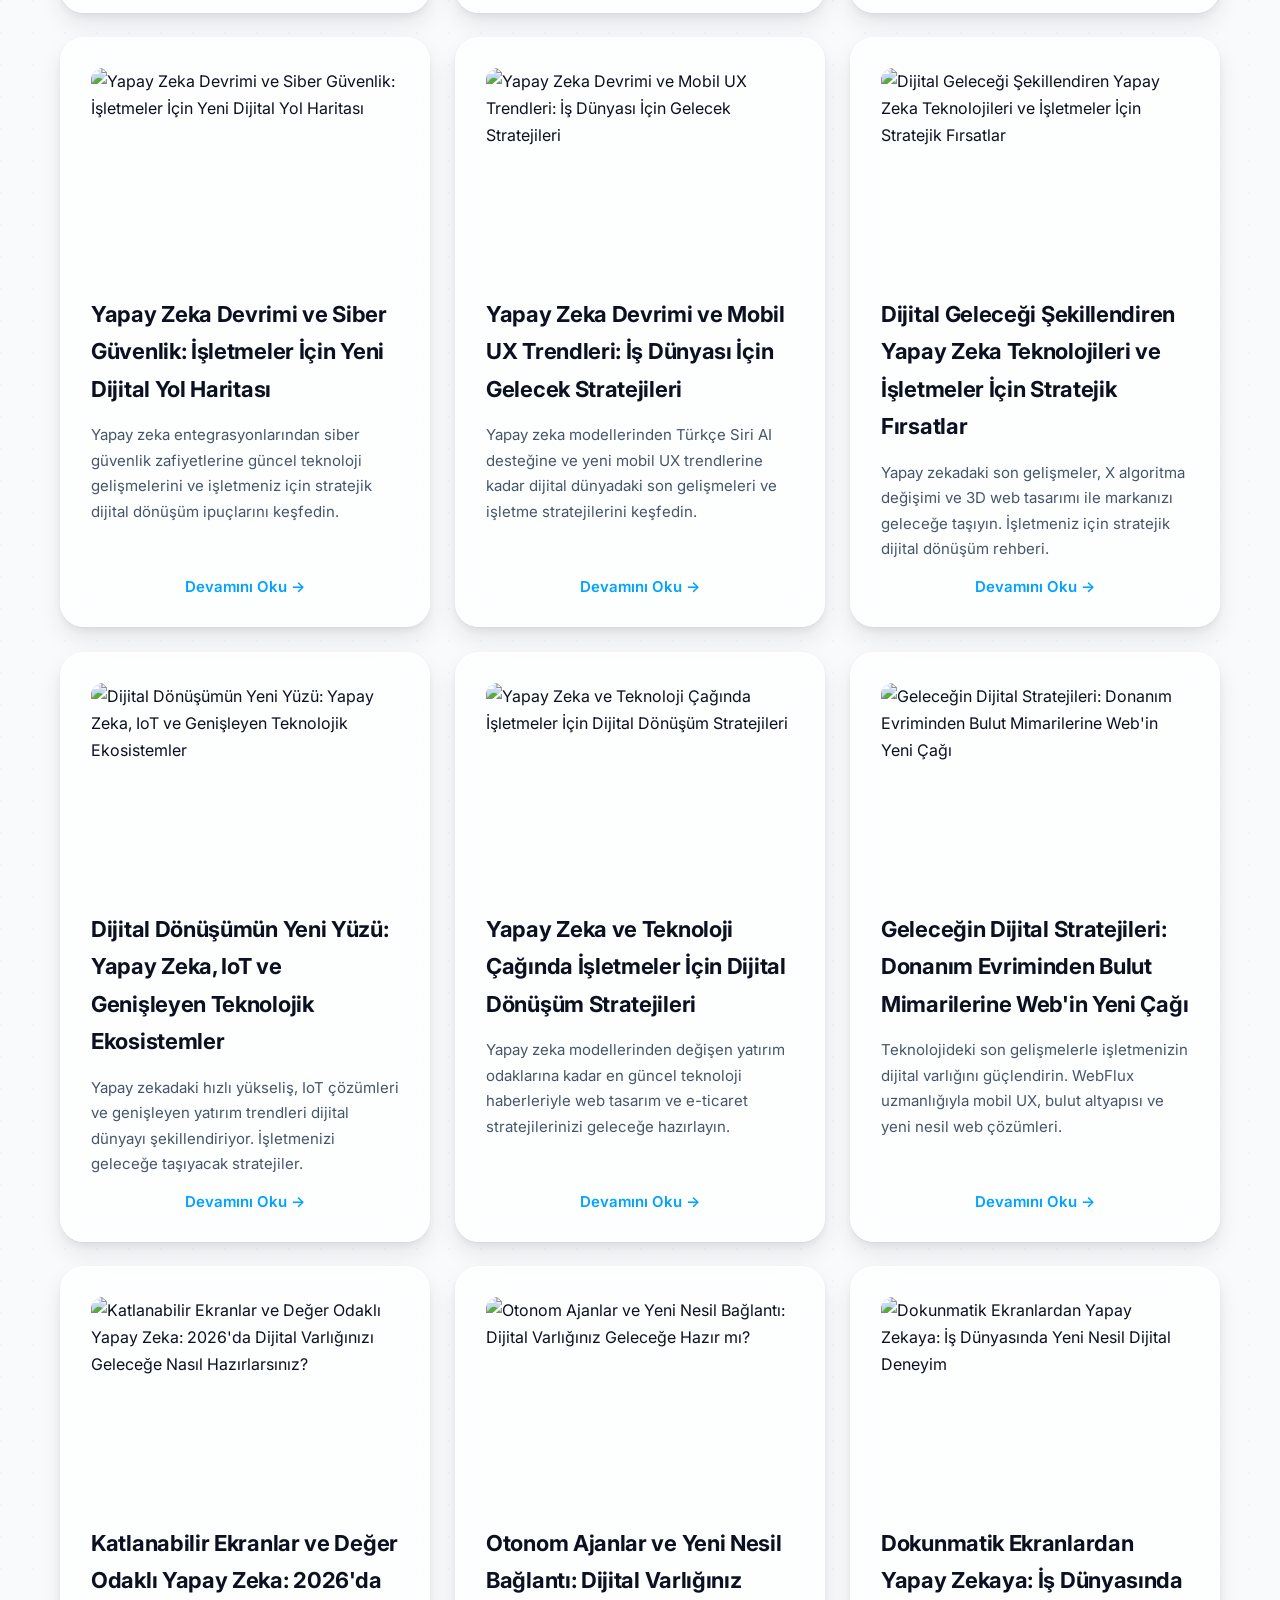
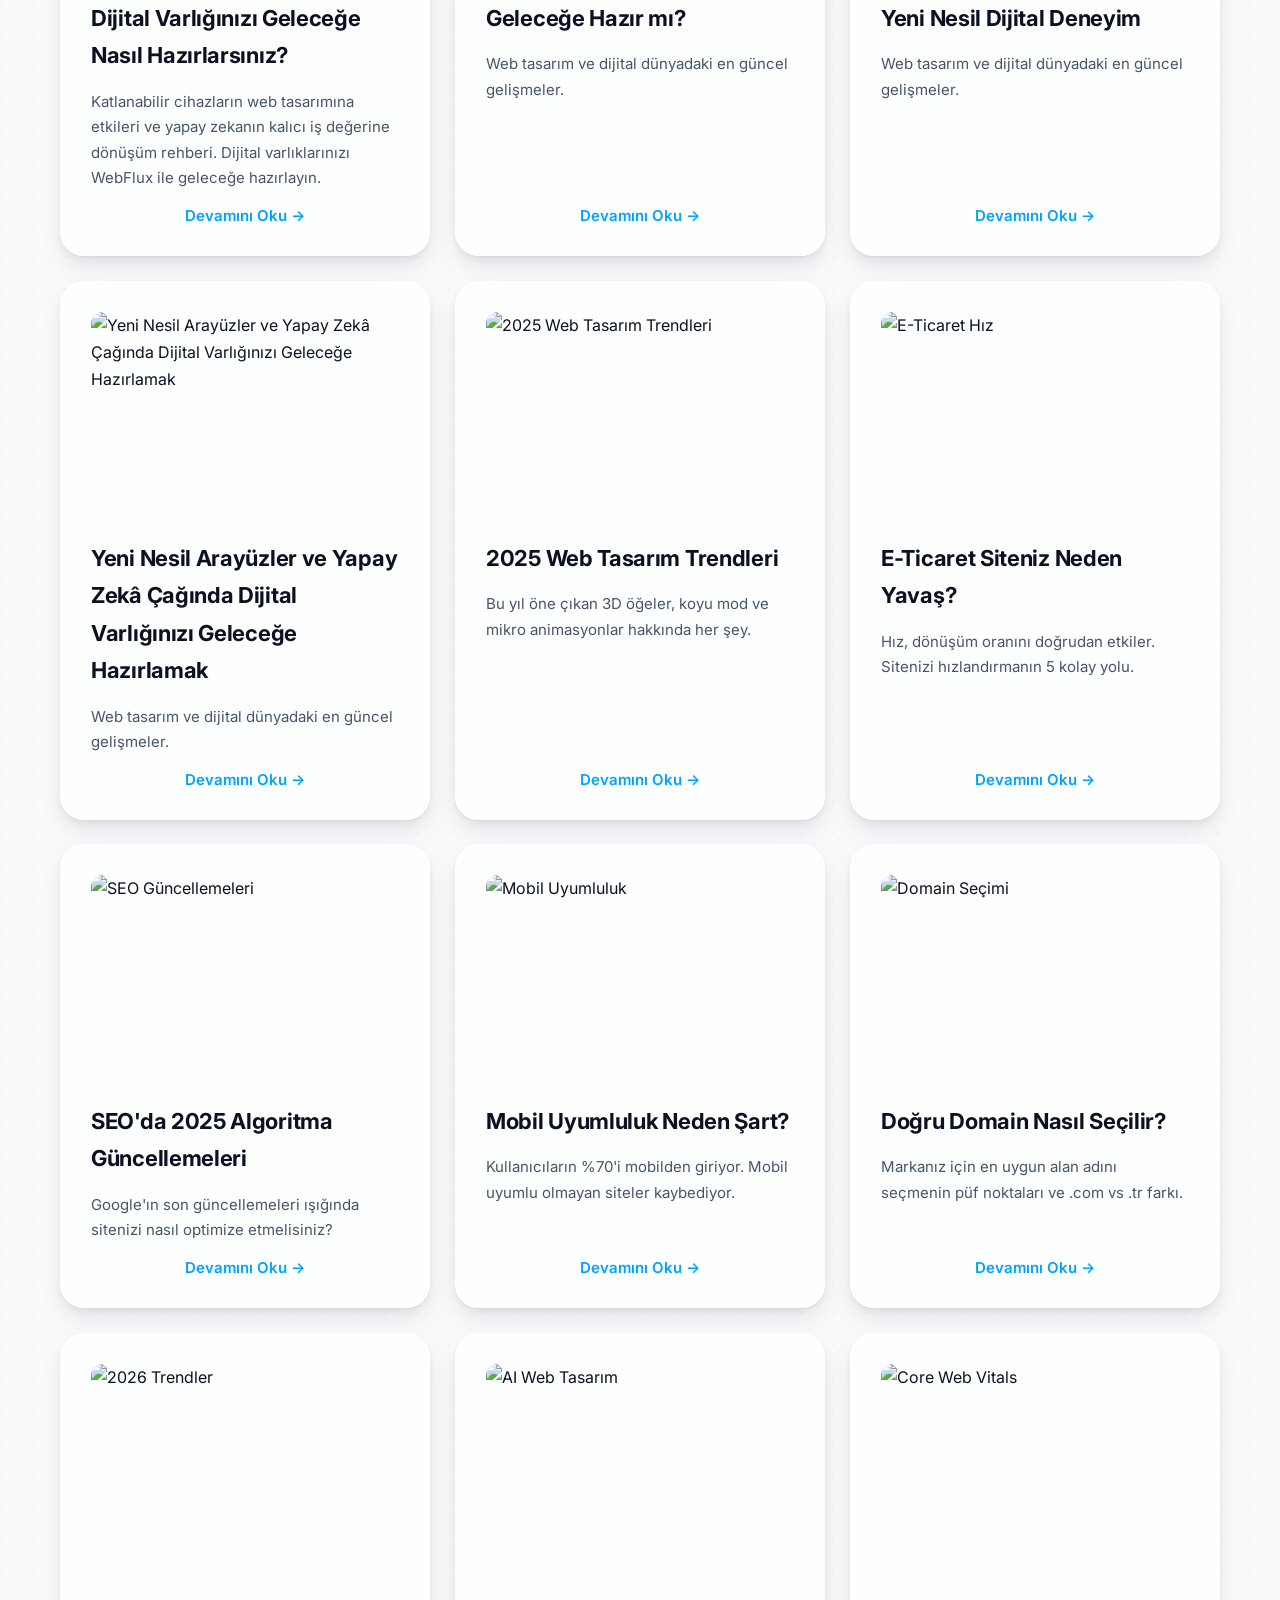
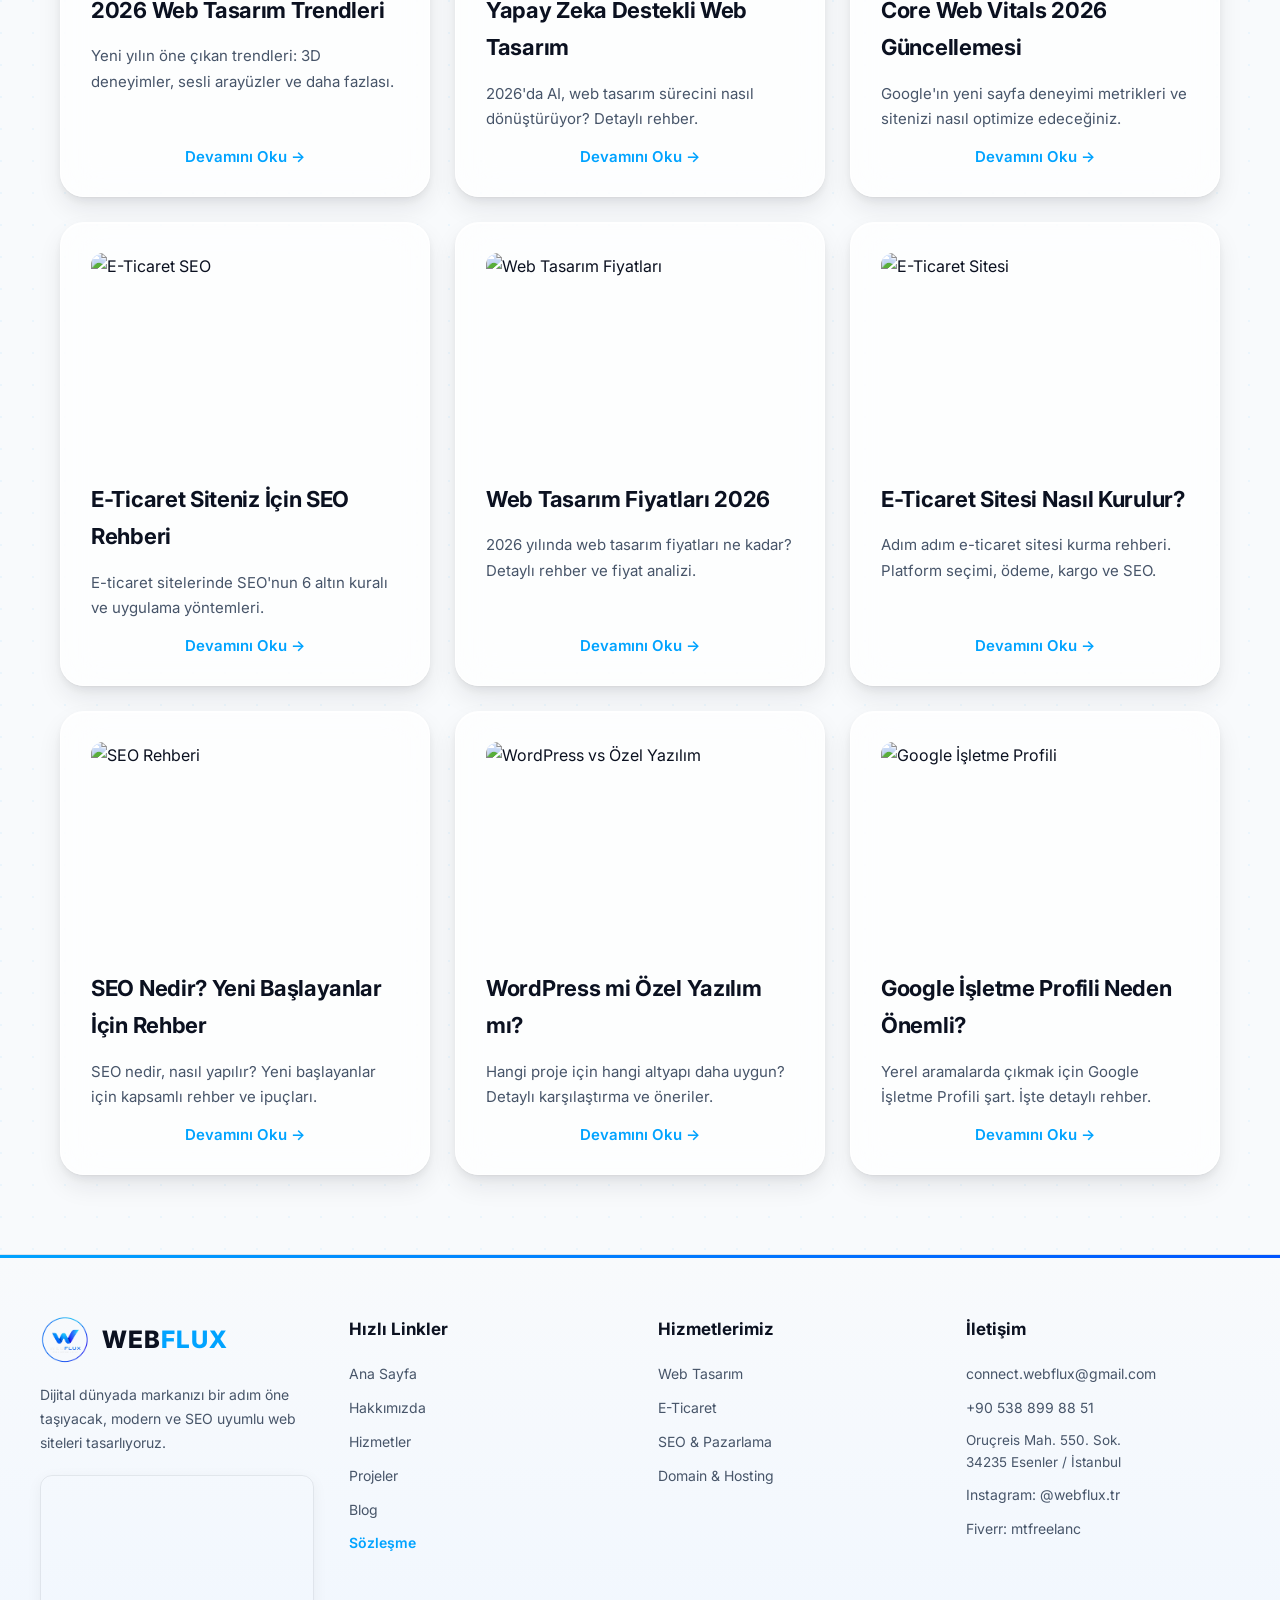
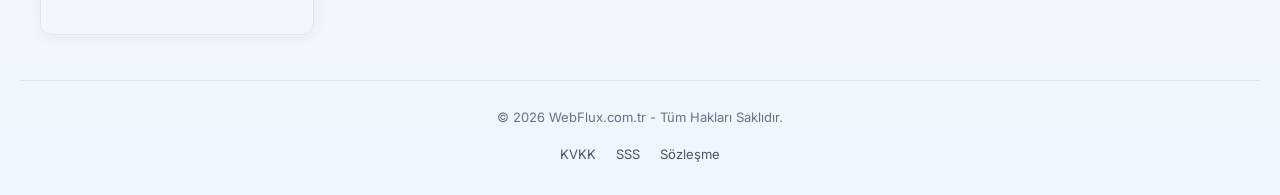
==== commit de2cfa57: "🤖 Otomatik: Blog, Sitemap, RSS ve Resim Optimizasyonu" ====
--- a/blog.html
+++ b/blog.html
@@ -50,6 +50,13 @@
 <h1 class="section-title">Blog Yazıları</h1>
 <p style="text-align:center;color:var(--text-muted);max-width:700px;margin:0 auto 60px">Web tasarım, SEO ve dijital pazarlama hakkında güncel bilgiler. Uzman ekibimizin kaleminden.</p>
 <div class="grid-3">
+    <div class="blog-card card-3d" data-title="Yapay Zeka Ajanları ve Değişen Web Arayüzleri: İşletmeniz Dijital Dönüşüme Hazır mı?" data-description="Yapay zeka ajanları ve değişen Google arayüzleri dijital dünyayı şekillendiriyor. İşletmenizi geleceğe taşıyacak web ve teknoloji stratejilerini keşfedin." data-img="https://images.unsplash.com/photo-1512941937669-90a1b58e7e9c?q=80&w=800&auto=format&fit=crop" data-date="21.11.2026" data-author="WebFlux Ekibi" data-content="<h3>Yapay Zeka Ajanları ve Değişen Web Arayüzleri: İşletmeniz Dijital Dönüşüme Hazır mı?</h3><p>Teknoloji dünyası, yapay zekanın sadece bir yardımcı olmaktan çıkıp süreçleri bizzat yönettiği otonom bir döneme adım atıyor. OpenAI'ın kişisel yapay zeka ajanı Dots'u daha geniş kullanıcı kitlelerine sunması ve Google'ın arama motoru ana sayfasındaki klasik 'Google'da Ara' butonunu Gemini entegrasyonuyla yenilemeye hazırlanması, dijital etkileşimlerin temelden kabuk değiştirdiğini gösteriyor.</p><h3>1. Arama Alışkanlıkları ve Arayüz Devrimi</h3><p>Google'ın masaüstü ana sayfasında radikal değişikliklere gitmesi, geleneksel arama motoru optimizasyonunun (SEO) yerini Yapay Zeka Motoru Optimizasyonuna (GEO) bıraktığının en net kanıtı. Artık kullanıcılar sadece anahtar kelimelerle arama yapmıyor; yapay zeka ile diyalog kurarak doğrudan yanıtlar alıyor. İşletmelerin web tasarımlarını ve içerik stratejilerini bu yeni diyalog tabanlı arama ekosistemine uygun yapılandırması hayati önem taşıyor.</p><h3>2. Kişisel Yapay Zeka Ajanları ve E-Ticarette Yeni Dönem</h3><p>OpenAI Dots, GPT-6.2 modelleri ve Apple ile Google'ın masaüstü otonom ajan çalışmaları, e-ticaret siteleri için yepyeni bir sayfa açıyor. Çok yakın bir gelecekte web sitelerinizi sadece kullanıcılar değil, onların adına araştırma yapan ve satın alma kararları veren yapay zeka ajanları ziyaret edecek. WebFlux olarak, işletmelerin dijital altyapılarını bu otonom ajanlarla sorunsuz iletişim kurabilecek esnek ve hızlı yapılara dönüştürmelerini tavsiye ediyoruz.</p><h3>3. Otonom Teknolojiler ve Görsel Deneyim</h3><p>Tesla'nın FSD V15 ile otonom sürüşteki kararlılığı ve HMD'nin PureView efsanesini gelişmiş kamera teknolojileriyle geri getirme hamlesi, geleceğin dijital dünyasında yüksek görsel standartların ve otonom sistemlerin belirleyici olacağını gösteriyor. Web sitelerinizde hızlı yüklenen, yüksek kaliteli görsel deneyimler sunmak mobil kullanıcı etkileşimini doğrudan artıracaktır.</p><h3>Sonuç: WebFlux ile Geleceğin Web Teknolojilerine Hazırlanın</h3><p>Webrazzi Sessions AI gibi etkinliklerde de sıkça vurgulandığı üzere, yapay zekanın gerçek kullanım senaryoları artık teoriden pratiğe dökülüyor. Dijital dönüşümün bu hızlı temposunda geride kalmamak için web platformlarınızı akıllı teknolojilerle donatmalısınız. WebFlux ajansı olarak, markanızı yapay zeka çağının yenilikçi web standartlarıyla buluşturmaya hazırız.</p>">
+        <img src="https://images.unsplash.com/photo-1512941937669-90a1b58e7e9c?q=80&w=800&auto=format&fit=crop" alt="Yapay Zeka Ajanları ve Değişen Web Arayüzleri: İşletmeniz Dijital Dönüşüme Hazır mı?" style="width:100%;height:200px;object-fit:cover;border-radius:12px;margin-bottom:20px" loading="lazy">
+        <h3>Yapay Zeka Ajanları ve Değişen Web Arayüzleri: İşletmeniz Dijital Dönüşüme Hazır mı?</h3>
+        <p style="color:var(--text-muted);margin-bottom:15px">Yapay zeka ajanları ve değişen Google arayüzleri dijital dünyayı şekillendiriyor. İşletmenizi geleceğe taşıyacak web ve teknoloji stratejilerini keşfedin.</p>
+        <button class="project-link blog-read-more">Devamını Oku →</button>
+    </div>
+    
     <div class="blog-card card-3d" data-title="Yapay Zeka Ajanları Çağında Dijital Stratejiler: İşletmeler İçin Gelecek Rehberi" data-description="Apple, Google ve e-ticaret dünyasındaki son gelişmelerle dijital stratejinizi yenileyin. Yapay zeka ajanları ve yeni nesil web çözümlerini keşfedin." data-img="https://images.unsplash.com/photo-1551434678-e076c223a692?q=80&w=800&auto=format&fit=crop" data-date="20.11.2026" data-author="WebFlux Ekibi" data-content="<h3>Yapay Zeka Ajanları Çağında Dijital Stratejiler: İşletmeler İçin Gelecek Rehberi</h3><p>Teknoloji dünyası, yapay zeka asistanlarının sadece yanıt veren araçlar olmaktan çıkıp kullanıcılar adına işlem yapabilen otonom ajanlara dönüştüğü büyük bir kırılma noktasına tanıklık ediyor. Apple ve Google'ın işletim sistemi seviyesindeki yapay zeka hamleleri, e-ticaret trendlerindeki ani sıçramalar ve veri güvenliği gereksinimleri, işletmelerin dijital varlıklarını yeniden kurgulamasını zorunlu kılıyor. WebFlux olarak, bu yeni dönemde markanızın nasıl öne geçebileceğini analiz ettik.</p><h3>1. Otonom AI Ajanları ve Web Sitelerinin Yeni Rolü</h3><p>Apple'ın Mac bilgisayarlar için geliştirdiği yeni AI ajanı ve Google Gemini'ın masaüstü uygulamalarında "Computer Use" yeteneğiyle çok adımlı görevleri üstlenmesi, kullanıcıların web siteleriyle etkileşim biçimini değiştiriyor. Artık web siteniz sadece insan gözü için değil, yapay zeka ajanlarının sorunsuz navigasyon yapabileceği anlamsal (semantic) yapıya uygun olarak tasarlanmalıdır. İşletmeler, web sitelerinin API altyapılarını ve UX tasarımlarını yapay zeka etkileşimlerine uygun hale getirerek erken benimseyen advantage elde edebilir.</p><h3>2. Veri Gizliliği: Güven En Değerli Dijital Varlık</h3><p>Meta'nın Muse AI ajanında yaşanan veri karıştırma iddiaları, hızlı yapay zeka entegrasyonlarının getirdiği riskleri bir kez daha göz önüne serdi. Müşteri verilerini işleyen AI çözümlerinde güvenlik ve gizlilik protokolleri birinci öncelik olmalıdır. Web entegrasyonlarınızda kullanıcı verilerini izole eden, KVKK ve GDPR uyumlu sistemler kullanmak, markanızın itibarını korumanın temel şartıdır.</p><h3>3. Trend Odaklı E-Ticaret Esnekliği</h3><p>GTA 6 duyurusuyla birlikte PlayStation 5 satışlarının %88 artması, popüler kültür ve eğlence sektöründeki dalgalanmaların e-ticareti nasıl anında tetiklediğini gösteriyor. İşletmelerin, bu tür hızlı talep artışlarına yanıt verebilecek esnek bir cloud altyapısına ve dynamic landing page (dinamik açılış sayfası) mimarisine sahip olması gerekir. Ayrıca Google Play'in Türkiye'deki alternatif ödeme ve düşük komisyon düzenlemeleri gibi bölgesel avantajlar, e-ticaret dönüşüm oranlarınızı artırmak için stratejik olarak kullanılmalıdır.</p><h3>Sonuç: WebFlux ile Geleceğe Hazır Olun</h3><p>Yapay zeka ajanlarının dijital ekosisteme hakim olduğu bu yeni dönemde, statik ve yavaş web siteleri rekabet gücünü kaybediyor. WebFlux olarak, markanızı sadece bugünün değil, yarının teknolojik standartlarına göre tasarlıyor ve dijital dönüşüm yolculuğunuzda stratejik ortaklık sunuyoruz.</p>">
         <img src="https://images.unsplash.com/photo-1551434678-e076c223a692?q=80&w=800&auto=format&fit=crop" alt="Yapay Zeka Ajanları Çağında Dijital Stratejiler: İşletmeler İçin Gelecek Rehberi" style="width:100%;height:200px;object-fit:cover;border-radius:12px;margin-bottom:20px" loading="lazy">
         <h3>Yapay Zeka Ajanları Çağında Dijital Stratejiler: İşletmeler İçin Gelecek Rehberi</h3>
--- a/style.css
+++ b/style.css
@@ -700,4 +700,1372 @@
     .section-container{padding:0 !important}
     .contract-box{box-shadow:none;border:none;padding:0}
     body{background:#FFFFFF !important;background-image:none !important}
+}
+/* ============================================== */
+/* === WEBFLUX MASTER CSS — 2026 FINAL === */
+/* ============================================== */
+
+/* === VARIABLES === */
+:root{
+    --bg-dark:#FFFFFF;
+    --bg-card:#F8FAFC;
+    --bg-card-hover:#EFF6FF;
+    --bg-alt:#F1F5F9;
+    --text-main:#0B1120;
+    --text-muted:#475569;
+    --text-soft:#64748B;
+    --accent-blue:#00A3FF;
+    --accent-dark:#0055FF;
+    --accent-navy:#0B1120;
+    --accent-gradient:linear-gradient(135deg,#00A3FF,#0055FF);
+    --border-color:rgba(11,17,32,0.08);
+    --border-color-hover:rgba(0,163,255,0.35);
+    --shadow-card:0 4px 20px rgba(11,17,32,0.06);
+    --shadow-card-hover:0 20px 40px rgba(0,85,255,0.15);
+    --font-family:'Inter',sans-serif;
+}
+
+/* === RESET === */
+*{margin:0;padding:0;box-sizing:border-box}
+html{scroll-behavior:smooth}
+img{max-width:100%;height:auto;display:block}
+body{
+    background-color:#FFFFFF;
+    background-image:radial-gradient(circle at 1px 1px, rgba(0,163,255,0.08) 1px, transparent 0);
+    background-size:32px 32px;
+    color:var(--text-main);
+    font-family:var(--font-family);
+    line-height:1.7;
+    overflow-x:hidden;
+    min-height:100vh;
+    position:relative;
+}
+body::before,
+body::after{
+    content:'';
+    position:fixed;
+    border-radius:50%;
+    filter:blur(80px);
+    opacity:0.35;
+    pointer-events:none;
+    z-index:0;
+}
+body::before{width:500px;height:500px;top:-200px;right:-200px;background:radial-gradient(circle,rgba(0,163,255,0.4),transparent 70%)}
+body::after{width:600px;height:600px;bottom:-300px;left:-250px;background:radial-gradient(circle,rgba(0,85,255,0.3),transparent 70%)}
+main,section,header,footer{position:relative;z-index:1}
+
+/* === HEADER === */
+header{
+    position:sticky;top:0;z-index:1000;
+    background:rgba(255,255,255,0.95);
+    backdrop-filter:blur(12px);
+    border-bottom:1px solid var(--border-color);
+    padding:14px 30px;
+    display:grid;
+    grid-template-columns:1fr auto 1fr;
+    align-items:center;
+    gap:20px;
+}
+.logo-container{display:flex;align-items:center;gap:12px;text-decoration:none;justify-self:start}
+.logo-container img{height:55px;width:auto}
+.logo-text{font-size:24px;font-weight:800;color:var(--accent-navy);letter-spacing:1px}
+.logo-text span{color:var(--accent-blue)}
+nav{display:flex;gap:26px;align-items:center;justify-content:center;justify-self:center}
+nav a{color:var(--text-main);text-decoration:none;font-weight:600;font-size:15px;transition:color .3s,transform .3s;position:relative;white-space:nowrap}
+nav a::after{content:'';position:absolute;bottom:-5px;left:0;width:0;height:2px;background:var(--accent-blue);transition:width .3s}
+nav a:hover::after,nav a.active::after{width:100%}
+nav a:hover,nav a.active{color:var(--accent-blue);transform:translateY(-1px)}
+.menu-toggle{display:none;font-size:26px;cursor:pointer;color:var(--accent-navy);background:none;border:none;padding:5px 10px}
+
+/* === LANG SELECTOR === */
+.lang-selector{position:relative;justify-self:end}
+.lang-btn{background:#F1F5F9;border:1px solid var(--border-color);color:var(--text-main);padding:5px 9px;border-radius:6px;cursor:pointer;font-family:inherit;font-size:12px;font-weight:700;transition:all .3s;display:flex;align-items:center;gap:3px;line-height:1.2}
+.lang-btn:hover{border-color:var(--accent-blue);background:#EFF6FF;color:var(--accent-blue)}
+.lang-dropdown{position:absolute;top:calc(100% + 6px);right:0;background:#FFFFFF;border:1px solid var(--border-color);border-radius:8px;padding:4px;min-width:120px;opacity:0;visibility:hidden;transform:translateY(-8px);transition:all .3s;z-index:2000;box-shadow:0 10px 30px rgba(11,17,32,0.12)}
+.lang-dropdown.active{opacity:1;visibility:visible;transform:translateY(0)}
+.lang-option{display:block;width:100%;padding:7px 10px;background:none;border:none;color:var(--text-main);text-align:left;cursor:pointer;border-radius:5px;font-family:inherit;font-size:12px;transition:all .2s}
+.lang-option:hover{background:#EFF6FF;color:var(--accent-blue)}
+.lang-option.active{background:#DBEAFE;color:var(--accent-blue);font-weight:600}
+
+/* === PROMO BANNER === */
+.promo-banner{background:linear-gradient(135deg,#0B1120 0%,#0055FF 100%);padding:12px 20px;text-align:center;position:relative;z-index:2}
+.promo-inner{max-width:1200px;margin:0 auto;display:flex;align-items:center;justify-content:center;gap:14px;flex-wrap:wrap;color:#FFFFFF;font-size:14px}
+.promo-icon{display:inline-flex;align-items:center;color:#FBBF24}
+.promo-inner strong{color:#66D9FF}
+.promo-btn{background:#FFFFFF;color:var(--accent-dark);padding:8px 18px;border-radius:50px;text-decoration:none;font-weight:700;font-size:13px;transition:all .3s;white-space:nowrap}
+.promo-btn:hover{background:#EFF6FF;transform:translateY(-2px);box-shadow:0 6px 20px rgba(255,255,255,0.3)}
+
+/* === GENERAL === */
+.section-container{padding:80px 20px;max-width:1200px;margin:0 auto;position:relative}
+.section-title{text-align:center;font-size:38px;margin-bottom:50px;color:var(--accent-navy);font-weight:800;line-height:1.3;letter-spacing:-0.5px;position:relative;padding-bottom:22px}
+.section-title span{color:var(--accent-blue)}
+.section-title::after{content:'';position:absolute;bottom:0;left:50%;transform:translateX(-50%);width:60px;height:4px;background:var(--accent-gradient);border-radius:4px;box-shadow:0 4px 15px rgba(0,163,255,0.4)}
+.grid-3{display:grid;grid-template-columns:repeat(auto-fit,minmax(300px,1fr));gap:25px}
+.grid-4{display:grid;grid-template-columns:repeat(auto-fit,minmax(240px,1fr));gap:22px}
+
+/* === CARDS === */
+.card-3d{background:linear-gradient(135deg,#FFFFFF 0%,#F8FAFC 100%);backdrop-filter:blur(10px);border-radius:20px;padding:30px;transition:all .4s ease;border:1px solid rgba(0,163,255,0.08);position:relative;overflow:hidden;display:flex;flex-direction:column;box-shadow:var(--shadow-card)}
+.card-3d::before{content:'';position:absolute;top:0;left:0;width:100%;height:4px;background:var(--accent-gradient);opacity:0;transition:opacity .3s}
+.card-3d::after{content:'';position:absolute;top:0;left:0;width:100%;height:100%;background:radial-gradient(circle at var(--mx,50%) var(--my,50%),rgba(0,163,255,0.08),transparent 40%);opacity:0;transition:opacity .4s;pointer-events:none;z-index:0}
+.card-3d:hover::before{opacity:1}
+.card-3d:hover::after{opacity:1}
+.card-3d:hover{transform:translateY(-8px);background:var(--bg-card-hover);box-shadow:var(--shadow-card-hover);border-color:var(--border-color-hover)}
+.card-3d > *{position:relative;z-index:1}
+.card-3d h3{font-size:21px;margin-bottom:14px;color:var(--accent-navy)}
+.card-3d p{color:var(--text-muted);font-size:15px;flex-grow:1}
+.card-icon{font-size:38px;margin-bottom:18px;display:block}
+.card-3d[data-info-title]{cursor:pointer}
+.card-image{width:100%;height:160px;border-radius:14px;overflow:hidden;margin-bottom:20px;background:#F1F5F9;position:relative}
+.card-image img{width:100%;height:100%;object-fit:cover;display:block;transition:transform .4s ease}
+.card-3d:hover .card-image img{transform:scale(1.08)}
+.grid-3 .card-3d{border-radius:24px}
+.grid-3 .card-image{height:180px;border-radius:16px;position:relative;overflow:hidden}
+.grid-3 .card-image::after{content:'';position:absolute;inset:0;background:linear-gradient(transparent 60%,rgba(11,17,32,0.15));pointer-events:none}
+.grid-3 .card-3d h3{font-size:22px;letter-spacing:-0.3px;margin-top:8px}
+
+/* === HERO === */
+.hero{position:relative;min-height:85vh;display:flex;flex-direction:column;justify-content:center;align-items:flex-start;text-align:left;padding:60px 8%;overflow:hidden;background:transparent}
+.hero-video{position:absolute;top:0;left:0;width:100%;height:100%;object-fit:cover;z-index:0}
+.hero-overlay{position:absolute;top:0;left:0;width:100%;height:100%;background:linear-gradient(135deg,rgba(11,17,32,0.7) 0%,rgba(11,17,32,0.5) 50%,rgba(0,85,255,0.3) 100%);z-index:1}
+.hero-content{position:relative;z-index:2;display:flex;flex-direction:column;align-items:flex-start;text-align:left;max-width:720px;width:100%}
+.hero h1{color:#FFFFFF;font-size:52px;font-weight:800;max-width:720px;margin-bottom:22px;line-height:1.15;text-shadow:0 2px 20px rgba(0,0,0,0.6);text-align:left}
+.hero h1 span{color:#66D9FF;-webkit-text-fill-color:#66D9FF;background:none;-webkit-background-clip:initial;background-clip:initial;text-shadow:0 2px 20px rgba(0,0,0,0.6)}
+.hero p{color:rgba(255,255,255,0.95);font-size:18px;max-width:640px;margin-bottom:35px;text-shadow:0 1px 10px rgba(0,0,0,0.5);text-align:left}
+.hero-buttons{display:flex;gap:18px;flex-wrap:wrap;justify-content:flex-start}
+.hero,.hero-content,.hero h1,.hero p,.hero-buttons,.hero-video,.hero-overlay{will-change:transform,opacity,filter;backface-visibility:hidden;-webkit-backface-visibility:hidden;transform-style:preserve-3d}
+
+/* === BUTTONS === */
+.btn-primary{background:var(--accent-gradient);color:white;padding:15px 32px;border-radius:50px;text-decoration:none;font-weight:600;transition:all .3s;display:inline-block;border:none;cursor:pointer;box-shadow:0 4px 15px rgba(0,163,255,0.3);font-size:15px;font-family:inherit;position:relative;overflow:hidden;letter-spacing:0.3px}
+.btn-primary:hover{transform:translateY(-3px);box-shadow:0 8px 25px rgba(0,163,255,0.5)}
+.btn-primary::after{content:'';position:absolute;top:0;left:-100%;width:60%;height:100%;background:linear-gradient(90deg,transparent,rgba(255,255,255,0.25),transparent);transform:skewX(-20deg);transition:left .6s;z-index:2}
+.btn-primary:hover::after{left:150%}
+.btn-secondary{background:#FFFFFF;color:var(--accent-blue);padding:15px 32px;border-radius:50px;text-decoration:none;font-weight:600;transition:all .3s;display:inline-block;border:2px solid var(--accent-blue);font-size:15px;font-family:inherit}
+.btn-secondary:hover{background:var(--accent-blue);color:#FFFFFF;transform:translateY(-3px)}
+.btn-primary:active,.btn-secondary:active{transform:translateY(-1px) scale(.97);transition:transform .1s}
+
+/* === STATS === */
+.stats-container{position:relative;background:#FFFFFF;padding:70px 20px;display:grid;grid-template-columns:repeat(auto-fit,minmax(180px,1fr));gap:30px;text-align:center;border-bottom:1px solid var(--border-color);max-width:1200px;margin:0 auto}
+.stats-container::before{content:'';position:absolute;top:0;left:50%;transform:translateX(-50%);width:80px;height:3px;background:var(--accent-gradient);border-radius:0 0 4px 4px}
+.stat-item{padding:15px 10px;transition:transform .3s ease}
+.stat-item:hover{transform:translateY(-5px)}
+.stat-item span{font-size:52px;font-weight:800;display:block;line-height:1.1;background:var(--accent-gradient);-webkit-background-clip:text;background-clip:text;-webkit-text-fill-color:transparent;color:transparent}
+.stat-item p{color:var(--text-muted);font-size:13px;font-weight:700;text-transform:uppercase;letter-spacing:1.5px;margin-top:10px}
+
+/* === MANAGER & TEAM === */
+.manager-section{display:flex;align-items:center;gap:50px;max-width:1100px;margin:90px auto;padding:0 25px;flex-wrap:wrap}
+.manager-img-wrapper{flex:1;min-width:280px;display:flex;justify-content:center}
+.manager-img-wrapper img{width:320px;height:320px;border-radius:50%;object-fit:cover;border:5px solid var(--accent-blue);box-shadow:0 0 40px rgba(0,163,255,0.35);transition:transform .6s cubic-bezier(0.16,1,0.3,1),box-shadow .4s}
+.manager-img-wrapper:hover img{transform:scale(1.05) rotate(-2deg)}
+.manager-text{flex:1.5;min-width:280px}
+.manager-text h2{font-size:34px;margin-bottom:18px;color:var(--accent-navy);line-height:1.3}
+.manager-text h2 span{color:var(--accent-blue)}
+.manager-text p{color:var(--text-muted);font-size:16px;margin-bottom:18px}
+.manager-signature{font-family:'Brush Script MT',cursive;font-size:26px;color:var(--accent-blue);margin-top:18px}
+.team-section{display:flex;align-items:center;gap:50px;max-width:1100px;margin:60px auto;padding:0 25px;flex-wrap:wrap}
+.team-img{flex:1;min-width:280px;width:100%;max-height:500px;object-fit:cover;object-position:center;border-radius:20px;box-shadow:0 20px 40px rgba(11,17,32,0.12);display:block;transition:transform .6s cubic-bezier(0.16,1,0.3,1)}
+.team-img:hover{transform:scale(1.03)}
+.team-text{flex:1.5;min-width:280px}
+.team-text h2{font-size:34px;margin-bottom:18px;color:var(--accent-navy)}
+.team-text h2 span{color:var(--accent-blue)}
+.team-text p{color:var(--text-muted);font-size:16px;margin-bottom:18px}
+
+/* === ABOUT STORY (Ekip fotoğrafı + metin) === */
+.about-story{
+    display:grid;
+    grid-template-columns:1fr 1.3fr;
+    gap:55px;
+    align-items:center;
+    max-width:1150px;
+    margin:0 auto;
+}
+.about-story-img{
+    border-radius:24px;
+    overflow:hidden;
+    box-shadow:0 25px 60px rgba(11,17,32,0.15);
+    position:relative;
+    background:#F1F5F9;
+}
+.about-story-img img{
+    width:100%;
+    height:100%;
+    object-fit:cover;
+    display:block;
+    border-radius:24px;
+    aspect-ratio:4/5;
+    transition:transform .6s cubic-bezier(0.16,1,0.3,1);
+}
+.about-story-img:hover img{transform:scale(1.04)}
+.about-story-text{text-align:left}
+.about-story-text h2{font-size:36px;margin-bottom:22px;color:var(--accent-navy);line-height:1.2}
+.about-story-text h2 span{background:var(--accent-gradient);-webkit-background-clip:text;background-clip:text;-webkit-text-fill-color:transparent;color:transparent}
+.about-story-text p{color:var(--text-muted);font-size:16px;line-height:1.8;margin-bottom:18px}
+.about-story-text strong{color:var(--accent-navy)}
+
+/* === TEAM GRID === */
+.team-grid{display:grid;grid-template-columns:repeat(auto-fit,minmax(260px,1fr));gap:30px;max-width:1100px;margin:0 auto}
+.team-member{background:#FFFFFF;border-radius:20px;padding:35px 25px;text-align:center;border:1px solid var(--border-color);box-shadow:0 4px 20px rgba(11,17,32,0.05);transition:all .4s cubic-bezier(0.16,1,0.3,1)}
+.team-member:hover{transform:translateY(-8px);box-shadow:0 20px 45px rgba(0,85,255,0.12);border-color:var(--border-color-hover)}
+.team-member-photo-wrapper{width:130px;height:130px;margin:0 auto 22px;border-radius:50%;overflow:hidden;border:5px solid var(--accent-blue);box-shadow:0 0 30px rgba(0,163,255,0.25);transition:transform .5s cubic-bezier(0.16,1,0.3,1)}
+.team-member:hover .team-member-photo-wrapper{transform:scale(1.05) rotate(-3deg)}
+.team-member-photo{width:100%;height:100%;object-fit:cover;object-position:center;display:block}
+.team-member h3{color:var(--accent-navy);font-size:20px;font-weight:800;margin-bottom:8px}
+.team-member-role{display:inline-block;color:var(--accent-blue);font-size:12px;font-weight:700;letter-spacing:1.5px;text-transform:uppercase;background:#EFF6FF;padding:5px 14px;border-radius:50px;margin-bottom:16px}
+.team-member p{color:var(--text-muted);font-size:14px;line-height:1.7}
+
+/* === MEDIA GALLERY (ASYMMETRIC) === */
+.media-section{background:var(--bg-alt);padding:70px 20px}
+.media-grid{display:grid;grid-template-columns:1.4fr 1fr 1fr;grid-template-rows:auto auto;gap:20px;max-width:1200px;margin:0 auto}
+.media-item{border-radius:20px;overflow:hidden;position:relative;cursor:pointer;transition:transform .5s cubic-bezier(0.16,1,0.3,1),box-shadow .4s;background:#000;aspect-ratio:16/11;box-shadow:0 8px 30px rgba(11,17,32,0.08)}
+.media-item:nth-child(1){grid-column:span 1;grid-row:span 2;aspect-ratio:auto;min-height:420px}
+.media-item:nth-child(2){grid-column:span 2}
+.media-item:nth-child(3){grid-column:span 1}
+.media-item:nth-child(4){grid-column:span 1}
+.media-item:hover{box-shadow:0 25px 60px rgba(0,85,255,0.25);transform:translateY(-8px) scale(1.02)}
+.media-item img{width:100%;height:100%;object-fit:cover;display:block}
+.media-overlay{position:absolute;bottom:0;left:0;width:100%;padding:24px;background:linear-gradient(transparent 30%,rgba(11,17,32,0.95));color:white}
+.media-overlay h4{font-size:19px;font-weight:800;margin-bottom:4px;color:white;letter-spacing:-0.3px}
+.media-overlay p{font-size:13px;color:rgba(255,255,255,0.85)}
+
+/* === PROJECTS === */
+.project-card{background:#FFFFFF;border-radius:20px;overflow:hidden;border:1px solid var(--border-color);transition:all .3s;display:flex;flex-direction:column;box-shadow:var(--shadow-card);transform-style:preserve-3d}
+.project-card:hover{transform:translateY(-8px);border-color:var(--accent-blue);box-shadow:var(--shadow-card-hover)}
+.project-img{width:100%;height:220px;object-fit:cover}
+.project-info{padding:25px;display:flex;flex-direction:column;flex-grow:1}
+.project-info .sector{color:var(--accent-blue);font-size:12px;font-weight:700;text-transform:uppercase;letter-spacing:1px;margin-bottom:8px}
+.project-info h3{color:var(--accent-navy);font-size:20px;margin-bottom:10px}
+.project-info p{color:var(--text-muted);font-size:14px;margin-bottom:18px;flex-grow:1}
+.project-info ul{list-style:none;margin-bottom:18px}
+.project-info ul li{color:var(--text-muted);font-size:13px;margin-bottom:7px;padding-left:20px;position:relative}
+.project-info ul li::before{content:'✓';position:absolute;left:0;color:var(--accent-blue);font-weight:bold}
+.project-link{display:inline-block;color:var(--accent-blue);text-decoration:none;font-weight:600;font-size:15px;margin-top:auto;background:none;border:none;cursor:pointer;padding:0;font-family:inherit}
+.project-link:hover{text-decoration:underline}
+.empty-projects{text-align:center;margin-top:60px;padding:50px 30px;background:linear-gradient(135deg,#F8FAFC,#EFF6FF);border-radius:20px;border:2px dashed rgba(0,163,255,0.25);max-width:700px;margin-left:auto;margin-right:auto}
+.empty-projects h3{color:var(--accent-navy);font-size:24px;font-weight:800;margin-bottom:12px}
+.empty-projects p{color:var(--text-muted);font-size:16px;margin-bottom:25px;line-height:1.7}
+
+/* === MODAL === */
+.modal{display:none;position:fixed;top:0;left:0;width:100%;height:100%;background:rgba(11,17,32,0.6);z-index:2000;padding:30px 15px;overflow-y:auto}
+.modal.active{display:block}
+.modal-content{background:#FFFFFF;max-width:900px;margin:0 auto;border-radius:20px;padding:35px;position:relative;border:1px solid var(--border-color);box-shadow:0 30px 60px rgba(11,17,32,0.25)}
+.modal-close{position:absolute;top:12px;right:18px;font-size:32px;color:var(--accent-navy);background:none;border:none;cursor:pointer;line-height:1}
+[dir="rtl"] .modal-close{right:auto;left:18px}
+.modal-close:hover{color:var(--accent-blue)}
+.modal-content h2{color:var(--accent-navy);font-size:28px;margin-bottom:10px;padding-right:40px}
+[dir="rtl"] .modal-content h2{padding-right:0;padding-left:40px}
+.modal-content .sector{color:var(--accent-blue);font-size:13px;font-weight:700;letter-spacing:1px;text-transform:uppercase;margin-bottom:18px;display:block}
+.modal-content img{width:100%;border-radius:12px;margin:18px 0}
+.modal-content p{color:var(--text-muted);margin-bottom:15px}
+.modal-content ul{list-style:none;margin:18px 0}
+.modal-content ul li{color:var(--text-muted);padding-left:25px;position:relative;margin-bottom:10px}
+[dir="rtl"] .modal-content ul li{padding-left:0;padding-right:25px}
+.modal-content ul li::before{content:'✓';position:absolute;left:0;color:var(--accent-blue);font-weight:bold}
+[dir="rtl"] .modal-content ul li::before{left:auto;right:0}
+
+/* === BLOG === */
+.blog-meta{display:flex;gap:20px;color:var(--text-soft);font-size:14px;margin-bottom:18px;flex-wrap:wrap}
+.blog-content-text{color:var(--text-muted);font-size:15px;line-height:1.9}
+.blog-content-text h3{color:var(--accent-blue);font-size:20px;margin:22px 0 12px}
+.blog-content-text p{margin-bottom:15px}
+.blog-content-text ul{list-style:none;margin:15px 0}
+.blog-content-text ul li{padding-left:25px;position:relative;margin-bottom:8px}
+.blog-content-text ul li::before{content:'→';position:absolute;left:0;color:var(--accent-blue);font-weight:bold}
+.blog-content-text strong{color:var(--accent-navy)}
+.blog-card{cursor:pointer;transform-style:preserve-3d}
+.blog-card img{transition:transform .4s ease}
+.blog-card:hover img{transform:scale(1.05)}
+
+/* === ACCORDION === */
+.accordion-item{background:var(--bg-card);border-radius:12px;margin-bottom:14px;overflow:hidden;border:1px solid var(--border-color);box-shadow:var(--shadow-card)}
+.accordion-header{padding:20px;cursor:pointer;font-weight:600;color:var(--accent-navy);display:flex;justify-content:space-between;align-items:center;font-size:17px;gap:15px}
+.accordion-header:hover{background:#EFF6FF}
+.accordion-body{padding:0 20px 20px;color:var(--text-muted);display:none;border-top:1px solid var(--border-color);padding-top:18px;font-size:15px}
+
+/* === FORMS === */
+.form-group{margin-bottom:20px}
+.form-group label{display:block;margin-bottom:8px;color:var(--text-muted);font-size:14px;font-weight:500}
+.form-group input,.form-group textarea,.form-group select{width:100%;padding:14px;border-radius:12px;border:1px solid var(--border-color);background:#FFFFFF;color:var(--text-main);font-family:inherit;font-size:15px;transition:border .3s}
+.form-group input:focus,.form-group textarea:focus,.form-group select:focus{outline:none;border-color:var(--accent-blue);box-shadow:0 0 0 3px rgba(0,163,255,0.1)}
+.form-group select option{background:#FFFFFF;color:var(--text-main)}
+
+/* === REVIEW STARS === */
+.rating-stars{display:flex;gap:5px;font-size:30px;cursor:pointer;margin-bottom:12px}
+.rating-stars span{color:#CBD5E1;transition:color .2s}
+.rating-stars span.active,.rating-stars span:hover{color:#FBBF24}
+.review-stars{color:#FBBF24;font-size:18px;letter-spacing:2px;margin-bottom:12px}
+.review-stars .empty{color:#CBD5E1}
+
+/* === PRICING === */
+.pricing-section{background:linear-gradient(135deg,#F8FAFC 0%,#EFF6FF 100%);padding:90px 20px;position:relative;overflow:hidden}
+.pricing-section::before{content:'';position:absolute;top:-150px;right:-150px;width:500px;height:500px;background:radial-gradient(circle,rgba(0,163,255,0.08),transparent 70%);border-radius:50%;pointer-events:none}
+.pricing-section::after{content:'';position:absolute;bottom:-200px;left:-100px;width:450px;height:450px;background:radial-gradient(circle,rgba(0,85,255,0.06),transparent 70%);border-radius:50%;pointer-events:none}
+.pricing-header{text-align:center;max-width:820px;margin:0 auto 60px;position:relative;z-index:2}
+.pricing-subtitle{color:var(--text-muted);font-size:17px;line-height:1.7;max-width:640px;margin:0 auto;padding:0 10px}
+.pricing-list{max-width:1000px;margin:0 auto;display:flex;flex-direction:column;gap:24px;position:relative;z-index:2}
+.pricing-item{background:#FFFFFF;border-radius:28px;border:1px solid var(--border-color);box-shadow:0 4px 20px rgba(11,17,32,0.05);display:grid;grid-template-columns:1fr 320px;gap:40px;padding:40px;transition:all .4s cubic-bezier(0.16,1,0.3,1);position:relative;overflow:hidden}
+.pricing-item::before{content:'';position:absolute;top:0;left:0;width:5px;height:100%;background:var(--accent-gradient);opacity:0;transition:opacity .3s}
+.pricing-item:hover{transform:translateY(-6px);border-color:var(--border-color-hover);box-shadow:0 25px 50px rgba(0,85,255,0.12)}
+.pricing-item:hover::before{opacity:1}
+.pricing-item-featured{border:2px solid var(--accent-blue);background:#FFFFFF;box-shadow:0 30px 70px rgba(0,163,255,0.18);transform:scale(1.01)}
+.pricing-item-featured::before{opacity:1}
+.pricing-badge{position:absolute;top:20px;right:20px;background:var(--accent-gradient);color:#FFFFFF;padding:6px 14px;border-radius:50px;font-size:11px;font-weight:700;letter-spacing:1.5px;box-shadow:0 4px 15px rgba(0,163,255,0.35);z-index:2}
+.pricing-item-left{display:flex;flex-direction:column;gap:16px;min-width:0;position:relative;z-index:2}
+.pricing-item-header{display:flex;align-items:center;gap:16px}
+.pricing-icon{width:64px;height:64px;min-width:64px;border-radius:14px;overflow:hidden;border:1px solid rgba(0,163,255,0.2);background:#F1F5F9;display:flex;align-items:center;justify-content:center}
+.pricing-icon img{width:100%;height:100%;object-fit:cover;display:block}
+.pricing-item-header h3{color:var(--accent-navy);font-size:22px;font-weight:800;margin-bottom:4px;line-height:1.2}
+.pricing-tag{color:var(--accent-blue);font-size:12px;font-weight:700;letter-spacing:1.5px;text-transform:uppercase}
+.pricing-desc{color:var(--text-muted);font-size:15px;line-height:1.7}
+.pricing-features{list-style:none;display:grid;grid-template-columns:1fr 1fr;gap:10px 20px;margin-top:6px}
+.pricing-features li{color:var(--text-main);font-size:14px;padding-left:24px;position:relative;line-height:1.5}
+.pricing-features li::before{content:'✓';position:absolute;left:0;top:0;width:18px;height:18px;background:linear-gradient(135deg,#00A3FF,#0055FF);color:#FFFFFF;border-radius:50%;display:flex;align-items:center;justify-content:center;font-size:10px;font-weight:900}
+.pricing-item-right{display:flex;flex-direction:column;justify-content:center;align-items:center;text-align:center;padding:20px;border-left:1px dashed var(--border-color);position:relative;z-index:2}
+.pricing-price{display:flex;flex-direction:column;align-items:center;gap:4px;margin-bottom:22px}
+.pricing-from{font-size:11px;font-weight:700;letter-spacing:2px;text-transform:uppercase;color:var(--text-soft)}
+.pricing-amount{font-size:46px;font-weight:800;line-height:1;background:var(--accent-gradient);-webkit-background-clip:text;background-clip:text;-webkit-text-fill-color:transparent;color:transparent;letter-spacing:-2px;display:inline-flex;align-items:flex-start}
+.pricing-currency{font-size:24px;font-weight:700;margin-top:4px;margin-left:2px}
+.pricing-note{font-size:12px;color:var(--text-soft);margin-top:4px}
+.pricing-btn{display:inline-block;padding:14px 32px;border-radius:50px;background:#FFFFFF;color:var(--accent-blue);border:2px solid var(--accent-blue);font-weight:700;font-size:15px;text-decoration:none;transition:all .3s;white-space:nowrap}
+.pricing-btn:hover{background:var(--accent-blue);color:#FFFFFF;transform:translateY(-2px);box-shadow:0 10px 25px rgba(0,163,255,0.4)}
+.pricing-btn-featured{background:var(--accent-gradient);color:#FFFFFF;border-color:transparent;box-shadow:0 4px 15px rgba(0,163,255,0.35)}
+.pricing-btn-featured:hover{background:var(--accent-dark);border-color:transparent}
+.pricing-footer{text-align:center;margin-top:55px;padding:35px 20px;background:#FFFFFF;border-radius:20px;border:1px solid var(--border-color);max-width:1000px;margin-left:auto;margin-right:auto;box-shadow:0 4px 20px rgba(11,17,32,0.04);position:relative;z-index:2}
+.pricing-footer p{color:var(--text-muted);font-size:16px;margin-bottom:20px}
+.pricing-footer p strong{color:var(--accent-navy)}
+.payment-note{background:#FFFFFF;border-radius:16px;padding:28px 32px;border:1px solid var(--border-color);border-left:5px solid var(--accent-blue);max-width:1000px;margin:35px auto 0;box-shadow:0 4px 15px rgba(11,17,32,0.04);position:relative;z-index:2}
+.payment-note h3{color:var(--accent-navy);font-size:19px;font-weight:800;margin-bottom:10px}
+.payment-note p{color:var(--text-muted);font-size:15px;line-height:1.7}
+.payment-note strong{color:var(--accent-blue);font-weight:700}
+
+/* === FEATURE SECTION (Video + Text) === */
+.feature-section{background:#FFFFFF;padding:90px 20px;position:relative;overflow:hidden}
+.feature-wrapper{max-width:1200px;margin:0 auto;display:grid;grid-template-columns:1.1fr 1fr;gap:70px;align-items:center}
+.feature-text{padding:10px 0}
+.feature-label{font-size:12px;font-weight:700;letter-spacing:3px;color:var(--accent-blue);margin-bottom:18px;text-transform:uppercase}
+.feature-text h2{font-size:42px;font-weight:800;color:var(--accent-navy);line-height:1.15;margin-bottom:22px;letter-spacing:-0.5px}
+.feature-text h2 span{background:var(--accent-gradient);-webkit-background-clip:text;background-clip:text;-webkit-text-fill-color:transparent;color:transparent}
+.feature-text > p{color:var(--text-muted);font-size:17px;line-height:1.7;margin-bottom:30px}
+.feature-list{list-style:none;margin-bottom:35px;display:flex;flex-direction:column;gap:14px}
+.feature-list li{color:var(--text-muted);font-size:15.5px;line-height:1.6}
+.feature-list li strong{color:var(--accent-navy);margin-right:4px}
+.feature-video-wrapper{position:relative;border-radius:24px;overflow:hidden;box-shadow:0 25px 60px rgba(11,17,32,0.15);aspect-ratio:9/13;max-width:420px;margin-left:auto;border:4px solid #FFFFFF;background:#000}
+.feature-video-wrapper video{width:100%;height:100%;object-fit:cover;display:block}
+
+/* === FOOTER === */
+footer{background:linear-gradient(180deg,#F8FAFC 0%,#EFF6FF 100%);padding:60px 20px 30px;border-top:1px solid var(--border-color);position:relative;overflow:hidden}
+footer::before{content:'';position:absolute;top:0;left:0;right:0;height:3px;background:var(--accent-gradient)}
+.footer-grid{display:grid;grid-template-columns:repeat(auto-fit,minmax(220px,1fr));gap:35px;max-width:1200px;margin:0 auto;position:relative;z-index:1}
+.footer-col h4{color:var(--accent-navy);font-size:17px;margin-bottom:18px}
+.footer-col p{color:var(--text-muted);font-size:14px;margin-bottom:10px}
+.footer-col a{display:block;color:var(--text-muted);text-decoration:none;font-size:14px;margin-bottom:10px;transition:color .3s;word-break:break-word}
+.footer-col a:hover{color:var(--accent-blue)}
+.footer-bottom{text-align:center;margin-top:45px;padding-top:25px;border-top:1px solid var(--border-color);color:var(--text-soft);font-size:13px;position:relative;z-index:1}
+.footer-map{margin-top:20px;border-radius:12px;overflow:hidden;border:1px solid var(--border-color);height:160px;box-shadow:0 4px 15px rgba(11,17,32,0.05)}
+.footer-map iframe{width:100%;height:100%;border:0;display:block;filter:grayscale(20%);transition:filter .3s}
+.footer-map:hover iframe{filter:grayscale(0%)}
+
+/* === GOOGLE REVIEWS === */
+.google-reviews-section{background:linear-gradient(135deg,#F8FAFC 0%,#EFF6FF 100%);padding:80px 20px;position:relative;overflow:hidden}
+.google-reviews-section::before{content:'';position:absolute;top:-150px;right:-150px;width:400px;height:400px;background:radial-gradient(circle,rgba(0,163,255,0.08),transparent 70%);border-radius:50%;pointer-events:none}
+.google-reviews-header{max-width:1200px;margin:0 auto 50px;display:flex;justify-content:space-between;align-items:center;gap:20px;flex-wrap:wrap;background:#FFFFFF;padding:25px 30px;border-radius:20px;border:1px solid var(--border-color);box-shadow:0 4px 20px rgba(11,17,32,0.05);position:relative;z-index:2}
+.google-brand{display:flex;align-items:center;gap:16px}
+.google-brand-title{color:var(--accent-navy);font-size:18px;font-weight:800;line-height:1.2}
+.google-brand-rating{color:var(--text-muted);font-size:14px;margin-top:4px}
+.google-brand-rating strong{color:var(--accent-navy);font-weight:800;font-size:16px}
+.google-review-btn{background:var(--accent-gradient);color:#FFFFFF;padding:12px 26px;border-radius:50px;text-decoration:none;font-weight:700;font-size:14px;transition:all .3s;white-space:nowrap;box-shadow:0 4px 15px rgba(0,163,255,0.3)}
+.google-review-btn:hover{transform:translateY(-2px);box-shadow:0 10px 25px rgba(0,163,255,0.5)}
+.google-reviews-grid{max-width:1200px;margin:0 auto;display:grid;grid-template-columns:repeat(auto-fit,minmax(300px,1fr));gap:22px;position:relative;z-index:2}
+.google-review-card{background:#FFFFFF;border-radius:18px;padding:26px 24px;border:1px solid var(--border-color);box-shadow:0 4px 20px rgba(11,17,32,0.05);transition:all .3s cubic-bezier(0.16,1,0.3,1);position:relative;overflow:hidden}
+.google-review-card:hover{transform:translateY(-6px);box-shadow:0 20px 45px rgba(0,85,255,0.12);border-color:var(--border-color-hover)}
+.google-review-card::before{content:'"';position:absolute;top:-30px;right:15px;font-size:120px;font-family:Georgia,serif;color:rgba(0,163,255,0.06);line-height:1;pointer-events:none}
+.google-review-head{display:flex;align-items:center;gap:14px;margin-bottom:18px;position:relative;z-index:1}
+.google-review-avatar{width:48px;height:48px;border-radius:50%;display:flex;align-items:center;justify-content:center;color:#FFFFFF;font-weight:800;font-size:20px;flex-shrink:0}
+.google-review-name{color:var(--accent-navy);font-size:15px;font-weight:700;line-height:1.2}
+.google-review-stars{color:#FBBF24;font-size:14px;letter-spacing:1px;margin-top:4px}
+.google-review-logo{position:absolute;top:0;right:0;opacity:0.85}
+.google-review-text{color:var(--text-muted);font-size:14.5px;line-height:1.7;margin-bottom:14px;min-height:60px;position:relative;z-index:1}
+.google-review-date{color:var(--text-soft);font-size:12px;font-weight:600;display:flex;align-items:center;gap:6px;position:relative;z-index:1}
+.google-review-date::before{content:'✓';color:#34A853;font-weight:900}
+
+/* === REVIEW PROMO === */
+.review-promo-section{background:linear-gradient(135deg,#F8FAFC 0%,#EFF6FF 100%);padding:80px 20px;text-align:center}
+.review-promo-inner{max-width:800px;margin:0 auto;background:#FFFFFF;border-radius:24px;padding:55px 40px;border:1px solid var(--border-color);box-shadow:0 20px 60px rgba(11,17,32,0.08);position:relative;overflow:hidden}
+.review-promo-inner h2{color:var(--accent-navy);font-size:32px;font-weight:800;margin-bottom:18px;line-height:1.2;position:relative;z-index:2}
+.review-promo-inner h2 span{background:var(--accent-gradient);-webkit-background-clip:text;background-clip:text;-webkit-text-fill-color:transparent;color:transparent}
+.review-promo-inner p{color:var(--text-muted);font-size:16px;line-height:1.7;margin-bottom:30px;position:relative;z-index:2}
+.review-promo-inner strong{color:var(--accent-navy)}
+.review-promo-actions{display:flex;gap:14px;justify-content:center;flex-wrap:wrap;position:relative;z-index:2}
+
+/* === CONTACT SECTION === */
+.contact-section{background:linear-gradient(135deg,#F8FAFC 0%,#EFF6FF 100%);padding:90px 20px;min-height:calc(100vh - 200px);position:relative;overflow:hidden}
+.contact-section::before{content:'';position:absolute;top:-200px;right:-200px;width:500px;height:500px;background:radial-gradient(circle,rgba(0,163,255,0.08),transparent 70%);border-radius:50%;pointer-events:none}
+.contact-wrapper{max-width:1200px;margin:0 auto;display:grid;grid-template-columns:1fr 1fr;gap:80px;align-items:center;position:relative;z-index:2}
+.contact-info{padding:20px 0}
+.contact-label{font-size:12px;font-weight:700;letter-spacing:3px;color:var(--accent-blue);margin-bottom:20px;text-transform:uppercase}
+.contact-title{font-size:56px;font-weight:800;color:var(--accent-navy);line-height:1.1;margin-bottom:25px;letter-spacing:-1px}
+.contact-title span{background:var(--accent-gradient);-webkit-background-clip:text;background-clip:text;-webkit-text-fill-color:transparent;color:transparent}
+.contact-desc{color:var(--text-muted);font-size:17px;line-height:1.7;margin-bottom:35px;max-width:520px}
+.contact-phone{display:inline-block;font-size:32px;font-weight:800;color:var(--accent-blue);text-decoration:none;margin-bottom:35px;letter-spacing:-0.5px;transition:color .3s,transform .3s}
+.contact-phone:hover{color:var(--accent-dark);transform:translateX(5px)}
+.contact-details{display:flex;flex-direction:column;gap:18px;margin-bottom:40px}
+.contact-detail{display:flex;align-items:flex-start;gap:14px}
+.contact-icon{width:38px;height:38px;min-width:38px;border-radius:10px;background:#FFFFFF;border:1px solid var(--border-color);display:flex;align-items:center;justify-content:center;color:var(--accent-blue);box-shadow:0 2px 8px rgba(11,17,32,0.04)}
+.contact-detail-text{color:var(--text-main);font-size:15px;font-weight:500;padding-top:8px;line-height:1.5}
+.contact-detail-link{text-decoration:none;color:var(--text-main);transition:color .3s}
+.contact-detail-link:hover{color:var(--accent-blue)}
+.contact-buttons{display:flex;gap:14px;flex-wrap:wrap}
+.contact-btn{padding:14px 30px;border-radius:50px;font-weight:600;font-size:15px;text-decoration:none;transition:all .3s;display:inline-block;text-align:center;font-family:inherit}
+.contact-btn-primary{background:var(--accent-gradient);color:#FFFFFF;box-shadow:0 4px 15px rgba(0,163,255,0.3)}
+.contact-btn-primary:hover{transform:translateY(-3px);box-shadow:0 10px 25px rgba(0,163,255,0.5)}
+.contact-btn-secondary{background:#FFFFFF;color:var(--text-main);border:2px solid var(--border-color)}
+.contact-btn-secondary:hover{border-color:var(--accent-blue);color:var(--accent-blue);transform:translateY(-3px)}
+.contact-form-card{background:#FFFFFF;border-radius:24px;padding:45px 40px;border:1px solid var(--border-color);box-shadow:0 20px 60px rgba(11,17,32,0.08)}
+.contact-form-group{margin-bottom:16px}
+.contact-form-group input,.contact-form-group textarea{width:100%;padding:15px 18px;border-radius:12px;border:1px solid var(--border-color);background:#F8FAFC;color:var(--text-main);font-family:inherit;font-size:15px;transition:all .3s;resize:none}
+.contact-form-group input::placeholder,.contact-form-group textarea::placeholder{color:#94A3B8}
+.contact-form-group input:focus,.contact-form-group textarea:focus{outline:none;border-color:var(--accent-blue);background:#FFFFFF;box-shadow:0 0 0 4px rgba(0,163,255,0.1)}
+.contact-submit{width:100%;padding:16px 24px;border-radius:12px;border:none;background:var(--accent-gradient);color:#FFFFFF;font-family:inherit;font-size:16px;font-weight:700;cursor:pointer;transition:all .3s;display:flex;align-items:center;justify-content:center;gap:8px;margin-top:8px;box-shadow:0 4px 15px rgba(0,163,255,0.3)}
+.contact-submit:hover{transform:translateY(-2px);box-shadow:0 10px 25px rgba(0,163,255,0.5)}
+.contact-submit span{transition:transform .3s;display:inline-block}
+.contact-submit:hover span{transform:translateX(5px)}
+.contact-submit:active{transform:translateY(0) scale(0.98)}
+
+/* === CONTRACT PAGE === */
+.contract-actions{display:flex;gap:14px;flex-wrap:wrap;justify-content:center;margin-bottom:35px}
+.contract-box{background:#FFFFFF;border-radius:20px;border:1px solid var(--border-color);padding:50px 45px;box-shadow:0 10px 40px rgba(11,17,32,0.06);color:var(--text-main);line-height:1.8}
+.contract-box h2{color:var(--accent-navy);font-size:24px;font-weight:800;text-align:center;margin-bottom:35px;padding-bottom:20px;border-bottom:2px solid var(--accent-blue);letter-spacing:0.5px}
+.contract-box h3{color:var(--accent-blue);font-size:17px;font-weight:700;margin-top:28px;margin-bottom:12px;letter-spacing:0.3px}
+.contract-box p{color:var(--text-muted);font-size:15px;margin-bottom:12px}
+.contract-box ul{list-style:none;margin:12px 0 20px;padding-left:0}
+.contract-box ul li{color:var(--text-muted);font-size:15px;padding-left:24px;position:relative;margin-bottom:8px;line-height:1.7}
+.contract-box ul li::before{content:'•';position:absolute;left:0;color:var(--accent-blue);font-weight:bold;font-size:18px}
+.contract-box strong{color:var(--accent-navy);font-weight:700}
+.contract-signatures{display:grid;grid-template-columns:1fr 1fr;gap:50px;margin-top:50px;padding-top:35px;border-top:1px dashed var(--border-color)}
+.contract-signature h4{color:var(--accent-navy);font-size:14px;font-weight:800;letter-spacing:1.5px;margin-bottom:12px}
+.contract-signature p{color:var(--text-muted);font-size:14px;margin-bottom:8px}
+
+/* === ANIMATIONS === */
+.reveal{opacity:0;transition:opacity .8s cubic-bezier(0.16,1,0.3,1),transform .9s cubic-bezier(0.16,1,0.3,1);will-change:transform,opacity}
+.reveal-up{transform:translate3d(0,60px,0)}
+.reveal-down{transform:translate3d(0,-60px,0)}
+.reveal-left{transform:translate3d(-80px,0,0)}
+.reveal-right{transform:translate3d(80px,0,0)}
+.reveal-zoom{transform:scale3d(0.85,0.85,1)}
+.reveal-rotate{transform:perspective(1000px) rotateX(25deg) translate3d(0,60px,0);transform-origin:center bottom}
+.reveal-flip{transform:perspective(1000px) rotateY(-35deg) translate3d(-60px,0,0);transform-origin:center left}
+.reveal-tilt{transform:perspective(1200px) rotateX(30deg) translate3d(0,50px,-100px);transform-origin:center top}
+.reveal.is-visible{opacity:1;transform:translate3d(0,0,0) scale3d(1,1,1) perspective(1000px) rotateX(0) rotateY(0)}
+.reveal-delay-1{transition-delay:.1s}
+.reveal-delay-2{transition-delay:.2s}
+.reveal-delay-3{transition-delay:.3s}
+.reveal-delay-4{transition-delay:.4s}
+.reveal-delay-5{transition-delay:.5s}
+.reveal-delay-6{transition-delay:.6s}
+.reveal-delay-7{transition-delay:.7s}
+.reveal-delay-8{transition-delay:.8s}
+.stats-container.is-visible .stat-item{animation:statPop .6s cubic-bezier(0.34,1.56,0.64,1) both}
+.stats-container.is-visible .stat-item:nth-child(1){animation-delay:.1s}
+.stats-container.is-visible .stat-item:nth-child(2){animation-delay:.2s}
+.stats-container.is-visible .stat-item:nth-child(3){animation-delay:.3s}
+.stats-container.is-visible .stat-item:nth-child(4){animation-delay:.4s}
+@keyframes statPop{0%{opacity:0;transform:translate3d(0,40px,0) scale(.8)}60%{transform:translate3d(0,-8px,0) scale(1.05)}100%{opacity:1;transform:translate3d(0,0,0) scale(1)}}
+.card-3d:hover .card-icon{animation:iconBounce .6s ease}
+@keyframes iconBounce{0%,100%{transform:scale(1) rotate(0)}50%{transform:scale(1.15) rotate(8deg)}}
+
+/* === SECTION TRANSITIONS === */
+.section-container + .section-container,
+.media-section + .section-container,
+.pricing-section + .section-container,
+.section-container + .media-section{border-top:1px solid transparent;background-image:linear-gradient(90deg,transparent,rgba(0,163,255,0.15),transparent);background-size:100% 1px;background-repeat:no-repeat;background-position:top}
+
+/* === RTL === */
+[dir="rtl"]{text-align:right}
+[dir="rtl"] .manager-section,[dir="rtl"] .team-section{flex-direction:row-reverse}
+[dir="rtl"] .project-info ul li{padding-left:0;padding-right:20px}
+[dir="rtl"] .project-info ul li::before{left:auto;right:0}
+[dir="rtl"] .lang-dropdown{right:auto;left:0}
+[dir="rtl"] .blog-content-text ul li{padding-left:0;padding-right:25px}
+[dir="rtl"] .blog-content-text ul li::before{left:auto;right:0;content:'←'}
+[dir="rtl"] .lang-option{text-align:right}
+[dir="rtl"] .hero{align-items:flex-end;text-align:right;padding:60px 8%}
+[dir="rtl"] .hero-content{align-items:flex-end;text-align:right}
+[dir="rtl"] .hero h1,[dir="rtl"] .hero p{text-align:right}
+[dir="rtl"] .hero-buttons{justify-content:flex-end}
+[dir="rtl"] .feature-text h2,[dir="rtl"] .feature-text > p{text-align:right}
+[dir="rtl"] .about-story-text{text-align:right}
+[dir="rtl"] .about-story-text h2{text-align:right}
+
+/* === RESPONSIVE 992px === */
+@media(max-width:992px){
+    .hero h1{font-size:40px}
+    .section-title{font-size:32px}
+    .manager-text h2,.team-text h2{font-size:28px}
+    header{padding:12px 20px;gap:12px}
+    .logo-container img{height:48px}
+    .logo-text{font-size:20px}
+    nav{gap:16px}
+    nav a{font-size:14px}
+    .media-grid{grid-template-columns:1fr 1fr}
+    .media-item:nth-child(1){grid-column:span 2;grid-row:span 1;min-height:300px}
+    .media-item:nth-child(2){grid-column:span 2}
+    .media-item:nth-child(3),.media-item:nth-child(4){grid-column:span 1}
+    .pricing-item{grid-template-columns:1fr;gap:25px;padding:35px}
+    .pricing-item-right{border-left:none;border-top:1px dashed var(--border-color);padding-top:25px;padding-left:0;padding-right:0;flex-direction:row;justify-content:space-between;align-items:center}
+    .pricing-price{align-items:flex-start;margin-bottom:0;text-align:left}
+    .pricing-amount{font-size:40px}
+    .pricing-features{grid-template-columns:1fr 1fr}
+    .contact-wrapper{gap:50px}
+    .contact-title{font-size:46px}
+    .contact-phone{font-size:26px}
+    .contact-form-card{padding:35px 30px}
+    .feature-wrapper{gap:45px}
+    .feature-text h2{font-size:34px}
+    .feature-video-wrapper{max-width:360px}
+    .about-story{grid-template-columns:1fr;gap:35px}
+    .about-story-img img{aspect-ratio:16/10}
+    .about-story-text,.about-story-text h2{text-align:center}
+    .pricing-item-featured{transform:none}
+}
+
+/* === RESPONSIVE 768px === */
+@media(max-width:768px){
+    header{padding:12px 15px;display:flex;justify-content:space-between;flex-wrap:nowrap;gap:10px}
+    .logo-container img{height:40px}
+    .logo-text{font-size:17px;letter-spacing:.5px}
+    .menu-toggle{display:block;order:2}
+    .lang-selector{order:3;justify-self:auto;margin-left:auto}
+    nav{display:none;flex-direction:column;position:absolute;top:100%;left:0;right:0;width:100%;background:#FFFFFF;padding:20px 25px;border-bottom:1px solid var(--border-color);gap:18px;order:4;box-shadow:0 10px 30px rgba(11,17,32,0.08)}
+    nav.active{display:flex}
+    nav a{font-size:16px;width:100%;padding:8px 0;border-bottom:1px solid var(--border-color);color:var(--accent-navy)}
+    nav a::after{display:none}
+    .lang-btn{padding:5px 8px;font-size:11px}
+    .lang-option{padding:6px 9px;font-size:11px}
+    .lang-dropdown{min-width:110px}
+    .promo-inner{font-size:12.5px;gap:10px}
+    .promo-btn{padding:7px 14px;font-size:12px}
+    .hero{padding:60px 22px;min-height:70vh;align-items:center;text-align:center}
+    .hero-content{align-items:center;text-align:center}
+    .hero h1{font-size:32px;text-align:center}
+    .hero p{font-size:15px;text-align:center}
+    [dir="rtl"] .hero{align-items:center;text-align:center;padding:60px 22px}
+    [dir="rtl"] .hero-content{align-items:center;text-align:center}
+    [dir="rtl"] .hero h1,[dir="rtl"] .hero p{text-align:center}
+    [dir="rtl"] .hero-buttons{justify-content:center}
+    .section-container{padding:55px 18px}
+    .section-title{font-size:26px;margin-bottom:35px}
+    .grid-3,.grid-4{grid-template-columns:1fr;gap:18px}
+    .card-3d{padding:22px}
+    .card-3d h3{font-size:19px}
+    .card-image{height:140px}
+    .manager-section,.team-section{flex-direction:column;text-align:center;gap:30px;margin:55px auto;padding:0 18px}
+    [dir="rtl"] .manager-section,[dir="rtl"] .team-section{flex-direction:column}
+    .manager-img-wrapper img{width:240px;height:240px}
+    .manager-text h2,.team-text h2{font-size:24px}
+    .manager-text p,.team-text p{font-size:15px}
+    .team-img{max-height:300px;border-radius:16px}
+    .hero-buttons{flex-direction:column;width:100%;max-width:320px;margin:0 auto;justify-content:center}
+    .btn-primary,.btn-secondary{width:100%;text-align:center;padding:14px 22px}
+    .stats-container{grid-template-columns:repeat(2,1fr);gap:20px;padding:50px 15px}
+    .stats-container::before{width:60px}
+    .stat-item span{font-size:36px}
+    .stat-item p{font-size:12px;letter-spacing:1px}
+    .media-grid{grid-template-columns:1fr}
+    .media-item:nth-child(n){grid-column:span 1;grid-row:span 1;min-height:auto;aspect-ratio:16/10}
+    .modal-content{padding:25px 20px}
+    .modal-content h2{font-size:22px;padding-right:35px}
+    [dir="rtl"] .modal-content h2{padding-right:0;padding-left:35px}
+    .modal-close{font-size:28px;top:10px;right:15px}
+    [dir="rtl"] .modal-close{right:auto;left:15px}
+    .footer-grid{grid-template-columns:1fr;gap:28px;text-align:center}
+    .footer-map{height:180px}
+    .form-group input,.form-group textarea,.form-group select{padding:12px;font-size:15px}
+    .blog-meta{gap:12px;font-size:13px}
+    .reveal,.card-3d.reveal-flip,.project-card.reveal-tilt,.media-item.reveal-rotate{transition-duration:.5s}
+    .card-3d:hover .card-icon{animation:none}
+    .about-story-text h2{font-size:26px;text-align:center}
+    .about-story-text p{font-size:15px}
+    .team-grid{grid-template-columns:1fr;gap:22px}
+    .team-member{padding:28px 22px}
+    .team-member-photo-wrapper{width:110px;height:110px;border-width:4px}
+    .team-member h3{font-size:18px}
+    .pricing-section{padding:60px 18px}
+    .pricing-header{margin-bottom:40px}
+    .pricing-subtitle{font-size:15px}
+    .pricing-list{gap:18px}
+    .pricing-item{padding:28px 22px;border-radius:20px;gap:20px}
+    .pricing-item:hover{transform:translateY(-3px)}
+    .pricing-badge{top:14px;right:14px;padding:4px 10px;font-size:10px;letter-spacing:1px}
+    .pricing-icon{width:54px;height:54px;min-width:54px;border-radius:12px}
+    .pricing-item-header h3{font-size:18px}
+    .pricing-tag{font-size:11px;letter-spacing:1px}
+    .pricing-desc{font-size:14px}
+    .pricing-features{grid-template-columns:1fr;gap:8px}
+    .pricing-features li{font-size:13.5px;padding-left:22px}
+    .pricing-features li::before{width:16px;height:16px;font-size:9px}
+    .pricing-item-right{flex-direction:column;align-items:stretch;text-align:center;padding-top:20px;gap:16px}
+    .pricing-price{align-items:center;text-align:center}
+    .pricing-amount{font-size:38px}
+    .pricing-btn{width:100%;padding:14px 22px;text-align:center}
+    .pricing-footer{padding:28px 20px;margin-top:35px;border-radius:16px}
+    .pricing-footer p{font-size:14px;margin-bottom:16px}
+    .payment-note{padding:22px 22px;margin-top:25px}
+    .payment-note h3{font-size:17px}
+    .payment-note p{font-size:14px}
+    .review-promo-section{padding:55px 18px}
+    .review-promo-inner{padding:35px 22px;border-radius:20px}
+    .review-promo-inner h2{font-size:22px}
+    .review-promo-inner p{font-size:14.5px}
+    .review-promo-actions{flex-direction:column}
+    .review-promo-actions .btn-primary,.review-promo-actions .btn-secondary{width:100%;text-align:center}
+    .google-reviews-section{padding:55px 18px}
+    .google-reviews-header{padding:20px;flex-direction:column;text-align:center}
+    .google-brand{flex-direction:column;text-align:center;gap:10px}
+    .google-review-btn{width:100%;text-align:center}
+    .google-reviews-grid{grid-template-columns:1fr;gap:16px}
+    .google-review-card{padding:22px 20px}
+    .google-review-text{font-size:14px;min-height:auto}
+    .feature-section{padding:60px 18px}
+    .feature-wrapper{grid-template-columns:1fr;gap:35px}
+    .feature-text{text-align:center}
+    [dir="rtl"] .feature-text{text-align:center}
+    .feature-text h2{font-size:26px;text-align:center}
+    [dir="rtl"] .feature-text h2{text-align:center}
+    .feature-text > p{font-size:15px;text-align:center}
+    [dir="rtl"] .feature-text > p{text-align:center}
+    .feature-label{text-align:center}
+    .feature-list{margin-bottom:28px}
+    .feature-list li{font-size:14.5px;text-align:left}
+    .feature-video-wrapper{max-width:100%;margin:0 auto;aspect-ratio:16/10}
+    .feature-video-wrapper video{object-position:center}
+    .empty-projects{padding:35px 22px;margin-top:40px}
+    .empty-projects h3{font-size:20px}
+    .empty-projects p{font-size:14.5px}
+    .contract-box{padding:30px 22px;border-radius:16px}
+    .contract-box h2{font-size:19px;margin-bottom:25px;padding-bottom:15px}
+    .contract-box h3{font-size:15px;margin-top:22px}
+    .contract-box p,.contract-box ul li{font-size:14px}
+    .contract-signatures{grid-template-columns:1fr;gap:30px;margin-top:35px;padding-top:25px}
+    .contract-actions{flex-direction:column;align-items:stretch}
+    .contract-actions .btn-primary,.contract-actions .btn-secondary{width:100%;text-align:center}
+    .contact-section{padding:60px 20px}
+    .contact-wrapper{grid-template-columns:1fr;gap:40px}
+    .contact-info{text-align:center}
+    .contact-title{font-size:34px;letter-spacing:0}
+    .contact-desc{font-size:15px;margin-left:auto;margin-right:auto}
+    .contact-phone{font-size:22px}
+    .contact-details{align-items:center}
+    .contact-detail{justify-content:center;text-align:left;max-width:340px;margin:0 auto}
+    .contact-buttons{justify-content:center;width:100%}
+    .contact-btn{flex:1;min-width:140px;padding:13px 22px;font-size:14px}
+    .contact-form-card{padding:30px 22px;border-radius:20px}
+    .contact-form-group input,.contact-form-group textarea{padding:13px 15px;font-size:15px}
+    body::before,body::after{display:none}
+}
+
+/* === RESPONSIVE 480px === */
+@media(max-width:480px){
+    body{background-image:none}
+    body::before,body::after{display:none}
+    .card-3d::after{display:none}
+}
+
+/* === RESPONSIVE 400px === */
+@media(max-width:400px){
+    .hero h1{font-size:25px}
+    .section-title{font-size:22px}
+    .logo-text{font-size:15px}
+    .logo-container img{height:34px}
+    .logo-container{gap:8px}
+    .stat-item span{font-size:28px}
+    .stat-item p{font-size:11px}
+    .lang-btn{padding:4px 7px;font-size:10px}
+    .pricing-item{padding:24px 18px}
+    .pricing-icon{width:42px;height:42px;min-width:42px}
+    .pricing-item-header h3{font-size:16px}
+    .pricing-amount{font-size:32px}
+    .pricing-currency{font-size:18px}
+    .pricing-badge{font-size:9px;padding:3px 8px}
+    .contact-title{font-size:28px}
+    .contact-phone{font-size:20px}
+    .contact-buttons{flex-direction:column}
+    .contact-btn{width:100%}
+}
+
+/* === REDUCED MOTION === */
+@media(prefers-reduced-motion:reduce){
+    .reveal,.card-3d,.project-card,.blog-card,.media-item,.stat-item,.hero-video,.hero-content{opacity:1 !important;transform:none !important;transition:none !important;animation:none !important}
+    body::before,body::after{display:none}
+    body{background-image:none}
+}
+
+/* === PRINT === */
+@media print{
+    header,nav,footer,.contract-actions,.lang-selector,.promo-banner,.back-to-top{display:none !important}
+    .section-container{padding:0 !important}
+    .contract-box{box-shadow:none;border:none;padding:0}
+    body{background:#FFFFFF !important;background-image:none !important}
+}
+/* ============================================== */
+/* === SICAK VURGU RENKLERİ — v2 === */
+/* ============================================== */
+
+:root {
+  --accent-warm: #FF6B35;
+  --accent-warm-dark: #E85A2A;
+  --accent-amber: #F7931E;
+  --accent-warm-gradient: linear-gradient(135deg, #FF6B35, #F7931E);
+  --accent-warm-shadow: 0 4px 15px rgba(255, 107, 53, 0.35);
+}
+
+/* --- CTA BUTONLARI TURUNCU OLSUN --- */
+.btn-primary {
+  background: var(--accent-warm-gradient) !important;
+  box-shadow: var(--accent-warm-shadow) !important;
+}
+.btn-primary:hover {
+  box-shadow: 0 8px 25px rgba(255, 107, 53, 0.55) !important;
+}
+
+/* --- HERO CTA'ları ayrı vurgulansın --- */
+.hero .btn-primary {
+  background: #FFFFFF !important;
+  color: var(--accent-warm) !important;
+  border: 2px solid var(--accent-warm) !important;
+}
+.hero .btn-primary:hover {
+  background: var(--accent-warm) !important;
+  color: #FFFFFF !important;
+}
+
+/* --- FİYATLAR TURUNCU --- */
+.pricing-amount {
+  background: var(--accent-warm-gradient) !important;
+  -webkit-background-clip: text !important;
+  background-clip: text !important;
+  -webkit-text-fill-color: transparent !important;
+}
+.pricing-btn {
+  border-color: var(--accent-warm) !important;
+  color: var(--accent-warm) !important;
+}
+.pricing-btn:hover {
+  background: var(--accent-warm) !important;
+  color: #FFFFFF !important;
+}
+.pricing-btn-featured {
+  background: var(--accent-warm-gradient) !important;
+  border-color: transparent !important;
+  color: #FFFFFF !important;
+}
+.pricing-item:hover::before {
+  background: var(--accent-warm-gradient) !important;
+}
+.pricing-item-featured {
+  border-color: var(--accent-warm) !important;
+}
+.pricing-badge {
+  background: var(--accent-warm-gradient) !important;
+  box-shadow: 0 4px 15px rgba(255, 107, 53, 0.4) !important;
+}
+
+/* --- SECTION TITLE ALT ÇİZGİ TURUNCU --- */
+.section-title::after {
+  background: var(--accent-warm-gradient) !important;
+  box-shadow: 0 4px 15px rgba(255, 107, 53, 0.45) !important;
+}
+
+/* --- İSTATİSTİK SAYILARI TURUNCU --- */
+.stat-item span {
+  background: var(--accent-warm-gradient) !important;
+  -webkit-background-clip: text !important;
+  background-clip: text !important;
+  -webkit-text-fill-color: transparent !important;
+}
+
+/* --- PROMO BANNER (üstteki indirim şeridi) --- */
+.promo-btn {
+  color: var(--accent-warm) !important;
+}
+.promo-btn:hover {
+  background: #FFF7ED !important;
+  color: var(--accent-warm-dark) !important;
+}
+
+/* --- NAV ACTIVE UNDERLINE --- */
+nav a.active::after {
+  background: var(--accent-warm-gradient) !important;
+}
+
+/* --- BACK TO TOP BUTONU --- */
+.back-to-top {
+  background: var(--accent-warm-gradient) !important;
+  box-shadow: var(--accent-warm-shadow) !important;
+}
+
+/* --- GOOGLE REVIEW BUTONU --- */
+.google-review-btn {
+  background: var(--accent-warm-gradient) !important;
+  box-shadow: var(--accent-warm-shadow) !important;
+}
+
+/* --- CONTACT FORM SUBMIT --- */
+.contact-submit {
+  background: var(--accent-warm-gradient) !important;
+  box-shadow: var(--accent-warm-shadow) !important;
+}
+
+/* --- PRICING FEATURE CHECK ikonları turuncu --- */
+.pricing-features li::before {
+  background: var(--accent-warm-gradient) !important;
+}
+
+/* --- CARD-3D HOVER border turuncu olsun --- */
+.card-3d:hover {
+  border-color: rgba(255, 107, 53, 0.35) !important;
+}
+
+/* --- FEATURE LIST strong turuncu --- */
+.feature-list li strong {
+  color: var(--accent-warm-dark) !important;
+}
+
+/* --- CTA section (Projenizi Hayata Geçirelim) turuncu --- */
+.review-promo-inner h2 span {
+  background: var(--accent-warm-gradient) !important;
+  -webkit-background-clip: text !important;
+  background-clip: text !important;
+  -webkit-text-fill-color: transparent !important;
+}
+.review-promo-inner {
+  border-top: 4px solid var(--accent-warm) !important;
+}
+/* --- BONUS 1: Hero başlık hafif turuncu vurgu --- */
+.hero h1 span:last-child {
+  position: relative;
+}
+.hero h1 span:last-child::after {
+  content: '';
+  position: absolute;
+  bottom: -8px;
+  left: 0;
+  width: 100%;
+  height: 4px;
+  background: var(--accent-warm-gradient);
+  border-radius: 4px;
+  opacity: 0.85;
+}
+
+/* --- BONUS 2: Hover'da kart turuncu ışık --- */
+.card-3d:hover::after {
+  background: radial-gradient(circle at var(--mx, 50%) var(--my, 50%), rgba(255, 107, 53, 0.12), transparent 40%) !important;
+}
+
+/* --- BONUS 3: Promo banner hafif turuncu --- */
+.promo-banner {
+  background: linear-gradient(135deg, #0B1120 0%, #1a237e 50%, var(--accent-warm-dark) 100%) !important;
+}
+/* ============================================== */
+/* KATMAN 4: SÜSLEME / DEKORASYON === */
+/* ============================================== */
+
+/* "Nasıl Çalışıyoruz" bölümüne büyük numara arkada */
+.grid-4 .card-3d {
+  position: relative;
+  overflow: visible;
+}
+
+.grid-4 .card-3d::before {
+  content: attr(data-info-title);
+  position: absolute;
+  top: 15px;
+  right: 20px;
+  font-size: 80px;
+  font-weight: 900;
+  background: linear-gradient(135deg, rgba(0, 163, 255, 0.15), rgba(255, 107, 53, 0.08));
+  -webkit-background-clip: text;
+  background-clip: text;
+  -webkit-text-fill-color: transparent;
+  line-height: 1;
+  font-family: Inter, sans-serif;
+  pointer-events: none;
+  z-index: 0;
+}
+
+/* Kart hover'da arkadaki numara renk değiştirsin */
+.grid-4 .card-3d:hover::before {
+  background: linear-gradient(135deg, rgba(0, 163, 255, 0.25), rgba(255, 107, 53, 0.15));
+  -webkit-background-clip: text;
+  background-clip: text;
+  -webkit-text-fill-color: transparent;
+}
+
+/* Section aralarına turuncu nokta ayracı */
+.section-container,
+.pricing-section,
+.feature-section,
+.media-section,
+.google-reviews-section {
+  position: relative;
+}
+
+.section-container::before {
+  content: '';
+  position: absolute;
+  top: 0;
+  left: 50%;
+  transform: translateX(-50%);
+  width: 100px;
+  height: 3px;
+  background: linear-gradient(90deg, transparent, #FF6B35, transparent);
+  border-radius: 3px;
+  box-shadow: 0 0 20px rgba(255, 107, 53, 0.5);
+}
+
+/* Pricing kartlarına dekoratif köşe */
+.pricing-item {
+  position: relative;
+}
+
+.pricing-item::after {
+  content: '';
+  position: absolute;
+  top: 0;
+  right: 0;
+  width: 120px;
+  height: 120px;
+  background: radial-gradient(circle at 100% 0%, rgba(255, 107, 53, 0.12), transparent 70%);
+  border-radius: 0 28px 0 100%;
+  pointer-events: none;
+}
+
+/* İstatistik sayılarının altına turuncu nokta */
+.stat-item {
+  position: relative;
+}
+
+.stat-item::after {
+  content: '';
+  position: absolute;
+  bottom: -8px;
+  left: 50%;
+  transform: translateX(-50%);
+  width: 8px;
+  height: 8px;
+  background: #FF6B35;
+  border-radius: 50%;
+  box-shadow: 0 0 12px rgba(255, 107, 53, 0.6);
+  opacity: 0;
+  transition: opacity 0.4s;
+}
+
+.stat-item:hover::after {
+  opacity: 1;
+}
+
+/* Google review kartlarına turuncu sol çizgi */
+.google-review-card {
+  border-left: 4px solid transparent;
+  transition: border-color 0.3s, transform 0.3s, box-shadow 0.3s !important;
+}
+
+.google-review-card:hover {
+  border-left-color: #FF6B35 !important;
+}
+
+/* Fiyatlı butonlara hafif pulse animasyonu */
+.pricing-btn-featured {
+  animation: btnPulse 2.5s ease-in-out infinite;
+}
+
+@keyframes btnPulse {
+  0%, 100% { box-shadow: 0 4px 15px rgba(255, 107, 53, 0.35); }
+  50% { box-shadow: 0 4px 25px rgba(255, 107, 53, 0.6); }
+}
+/* ============================================== */
+/* KATMAN 3: SECTION RİTMİ === */
+/* ============================================== */
+
+/* Öne çıkan section'ları koyu lacivert yap */
+.feature-section {
+  background: linear-gradient(135deg, #0B1120 0%, #1a237e 100%) !important;
+  position: relative;
+  overflow: hidden;
+}
+
+.feature-section::before {
+  content: '';
+  position: absolute;
+  top: -50%;
+  right: -20%;
+  width: 800px;
+  height: 800px;
+  background: radial-gradient(circle, rgba(0, 163, 255, 0.25), transparent 70%);
+  filter: blur(100px);
+  pointer-events: none;
+}
+
+.feature-section .feature-text h2,
+.feature-section .feature-text > p,
+.feature-section .feature-list li,
+.feature-section .feature-text h2 span,
+.feature-section .feature-label {
+  color: #FFFFFF !important;
+}
+
+.feature-section .feature-text h2 span {
+  background: linear-gradient(135deg, #66D9FF, #FF6B35) !important;
+  -webkit-background-clip: text !important;
+  background-clip: text !important;
+  -webkit-text-fill-color: transparent !important;
+}
+
+.feature-section .feature-list li strong {
+  color: #66D9FF !important;
+}
+
+.feature-section .feature-label {
+  color: #FFB380 !important;
+  border-left: 3px solid #FF6B35;
+  padding-left: 12px;
+}
+
+/* Media section da koyu olsun */
+.media-section {
+  background: linear-gradient(135deg, #0B1120 0%, #0f172a 100%) !important;
+  position: relative;
+}
+
+.media-section .section-title {
+  color: #FFFFFF !important;
+}
+
+.media-section .section-title span {
+  background: linear-gradient(135deg, #66D9FF, #FF6B35) !important;
+  -webkit-background-clip: text !important;
+  background-clip: text !important;
+  -webkit-text-fill-color: transparent !important;
+}
+
+.media-section > p {
+  color: rgba(255, 255, 255, 0.7) !important;
+}
+
+.media-item {
+  box-shadow: 0 20px 60px rgba(0, 0, 0, 0.5) !important;
+}
+/* ============================================== */
+/* KATMAN 2: HERO DEKORASYONLARI === */
+/* ============================================== */
+
+/* Hero'ya ince grid pattern overlay */
+.hero::before {
+  content: '';
+  position: absolute;
+  inset: 0;
+  background-image: 
+    linear-gradient(rgba(255, 255, 255, 0.03) 1px, transparent 1px),
+    linear-gradient(90deg, rgba(255, 255, 255, 0.03) 1px, transparent 1px);
+  background-size: 60px 60px;
+  z-index: 1;
+  pointer-events: none;
+  mask-image: radial-gradient(ellipse at center, black 40%, transparent 80%);
+  -webkit-mask-image: radial-gradient(ellipse at center, black 40%, transparent 80%);
+}
+
+/* Hero'ya turuncu glow sol üstte */
+.hero::after {
+  content: '';
+  position: absolute;
+  top: -20%;
+  left: -10%;
+  width: 600px;
+  height: 600px;
+  background: radial-gradient(circle, rgba(255, 107, 53, 0.35), transparent 70%);
+  filter: blur(80px);
+  z-index: 1;
+  pointer-events: none;
+  animation: floatGlow 12s ease-in-out infinite alternate;
+}
+
+@keyframes floatGlow {
+  0% { transform: translate(0, 0) scale(1); }
+  100% { transform: translate(40px, 60px) scale(1.15); }
+}
+
+/* Hero içerik üstüne küçük yüzen rozetler */
+.hero-content::before {
+  content: '⭐ 5.0 Google Rating';
+  position: absolute;
+  top: -70px;
+  left: 0;
+  background: rgba(255, 255, 255, 0.15);
+  backdrop-filter: blur(20px);
+  -webkit-backdrop-filter: blur(20px);
+  color: #FFFFFF;
+  padding: 10px 20px;
+  border-radius: 50px;
+  font-size: 13px;
+  font-weight: 700;
+  border: 1px solid rgba(255, 255, 255, 0.3);
+  letter-spacing: 0.5px;
+  box-shadow: 0 8px 32px rgba(0, 0, 0, 0.2);
+  animation: floatBadge 4s ease-in-out infinite;
+}
+
+@keyframes floatBadge {
+  0%, 100% { transform: translateY(0); }
+  50% { transform: translateY(-8px); }
+}
+/* ============================================== */
+/* KATMAN 1: DERİN KARTLAR === */
+/* ============================================== */
+
+/* Tüm kartlara çift gölge + iç ışık */
+.card-3d,
+.project-card,
+.blog-card,
+.pricing-item,
+.google-review-card,
+.team-member {
+  box-shadow:
+    0 1px 2px rgba(11, 17, 32, 0.04),
+    0 4px 8px rgba(11, 17, 32, 0.06),
+    0 12px 24px rgba(11, 17, 32, 0.08),
+    inset 0 1px 0 rgba(255, 255, 255, 0.9) !important;
+}
+
+/* Hover'da dramatik yükselme */
+.card-3d:hover,
+.project-card:hover,
+.blog-card:hover,
+.google-review-card:hover {
+  box-shadow:
+    0 2px 4px rgba(11, 17, 32, 0.06),
+    0 12px 24px rgba(11, 17, 32, 0.1),
+    0 32px 64px rgba(0, 85, 255, 0.15),
+    inset 0 1px 0 rgba(255, 255, 255, 0.9) !important;
+  transform: translateY(-10px) !important;
+}
+
+/* Pricing kartları özel - turuncu glow */
+.pricing-item-featured {
+  box-shadow:
+    0 4px 12px rgba(255, 107, 53, 0.15),
+    0 20px 40px rgba(255, 107, 53, 0.2),
+    inset 0 1px 0 rgba(255, 255, 255, 0.9) !important;
+}
+/* ============================================== */
+/* === MODERN DALGA SECTION GEÇİŞLERİ === */
+/* ============================================== */
+
+/* Section'ları hazırla */
+.manager-section,
+.media-section,
+.pricing-section,
+.google-reviews-section,
+.review-promo-section,
+.section-container {
+  position: relative;
+}
+
+/* ===== DALGA 1: Manager (beyaz) → Media (gri) ===== */
+.manager-section {
+  padding-bottom: 140px;
+}
+
+.manager-section::after {
+  content: '';
+  position: absolute;
+  bottom: -2px;
+  left: 0;
+  width: 100%;
+  height: 90px;
+  background: url("data:image/svg+xml,%3Csvg xmlns='http://www.w3.org/2000/svg' viewBox='0 0 1440 90' preserveAspectRatio='none'%3E%3Cpath d='M0,30 C240,90 480,90 720,45 C960,0 1200,0 1440,45 L1440,90 L0,90 Z' fill='%23F1F5F9'/%3E%3C/svg%3E") no-repeat center bottom;
+  background-size: 100% 100%;
+  pointer-events: none;
+  z-index: 2;
+}
+
+/* ===== DALGA 2: Media (gri) → Hizmetler (beyaz) ===== */
+.media-section {
+  padding-bottom: 140px;
+}
+
+.media-section::after {
+  content: '';
+  position: absolute;
+  bottom: -2px;
+  left: 0;
+  width: 100%;
+  height: 90px;
+  background: url("data:image/svg+xml,%3Csvg xmlns='http://www.w3.org/2000/svg' viewBox='0 0 1440 90' preserveAspectRatio='none'%3E%3Cpath d='M0,45 C360,0 720,90 1080,45 C1260,22 1380,30 1440,55 L1440,90 L0,90 Z' fill='%23FFFFFF'/%3E%3C/svg%3E") no-repeat center bottom;
+  background-size: 100% 100%;
+  pointer-events: none;
+  z-index: 2;
+}
+
+/* ===== DALGA 3: Review Promo (gradient) → SSS (beyaz) ===== */
+.review-promo-section {
+  padding-bottom: 140px;
+}
+
+.review-promo-section::after {
+  content: '';
+  position: absolute;
+  bottom: -2px;
+  left: 0;
+  width: 100%;
+  height: 90px;
+  background: url("data:image/svg+xml,%3Csvg xmlns='http://www.w3.org/2000/svg' viewBox='0 0 1440 90' preserveAspectRatio='none'%3E%3Cpath d='M0,15 C240,90 480,90 720,45 C960,0 1200,65 1440,40 L1440,90 L0,90 Z' fill='%23FFFFFF'/%3E%3C/svg%3E") no-repeat center bottom;
+  background-size: 100% 100%;
+  pointer-events: none;
+  z-index: 2;
+}
+
+/* ===== BONUS: Feature section altına turuncu ince çizgi ===== */
+.feature-section {
+  position: relative;
+}
+
+.feature-section::after {
+  content: '';
+  position: absolute;
+  bottom: 0;
+  left: 50%;
+  transform: translateX(-50%);
+  width: 120px;
+  height: 3px;
+  background: linear-gradient(90deg, transparent, #FF6B35, transparent);
+  border-radius: 3px;
+  box-shadow: 0 0 20px rgba(255, 107, 53, 0.5);
+} 
+/* ============================================== */
+/* === RENK DÜZELTMESİ (Mor İptal, Mavi Geldi) === */
+/* ============================================== */
+
+/* "Neden WebFlux" bölümü arka planı */
+.feature-section {
+  background: linear-gradient(135deg, #0B1120 0%, #003399 100%) !important;
+}
+
+/* Sağ üstteki o ışık (glow) da mavi kalsın */
+.feature-section::before {
+  background: radial-gradient(circle, rgba(0, 163, 255, 0.25), transparent 70%) !important;
+}
+
+/* "Projelerimizden Kareler" bölümü arka planı */
+.media-section {
+  background: linear-gradient(135deg, #0B1120 0%, #001a4d 100%) !important;
+}
+/* ============================================== */
+/* === DİNAMİK ARKA PLAN EFEKTİ (AURORA / MESH) === */
+/* ============================================== */
+
+/* 1. Ana Arka Planı Hafif Griye Çekelim (Saf beyaz göz yorar) */
+body {
+  background-color: #F8FAFC !important;
+  background-image: radial-gradient(circle at 1px 1px, rgba(0, 163, 255, 0.05) 1px, transparent 0) !important;
+  background-size: 32px 32px !important;
+}
+
+/* 2. Sol Üstte Mavi Işık (Nefes Alan) */
+html::before {
+  content: '';
+  position: fixed;
+  top: -20%; left: -10%;
+  width: 60vw; height: 60vw;
+  background: radial-gradient(circle, rgba(0, 163, 255, 0.15) 0%, transparent 60%);
+  filter: blur(100px);
+  z-index: -1;
+  pointer-events: none;
+  animation: floatLight1 15s ease-in-out infinite alternate;
+}
+
+/* 3. Sağ Altta Turuncu Işık (Nefes Alan) */
+body::before {
+  content: '';
+  position: fixed;
+  bottom: -20%; right: -10%;
+  width: 70vw; height: 70vw;
+  background: radial-gradient(circle, rgba(255, 107, 53, 0.1) 0%, transparent 60%);
+  filter: blur(120px);
+  z-index: -1;
+  pointer-events: none;
+  animation: floatLight2 20s ease-in-out infinite alternate;
+}
+
+/* 4. Işıkların Yüzme Animasyonu */
+@keyframes floatLight1 {
+  0% { transform: translate(0, 0) scale(1); }
+  100% { transform: translate(10vw, 15vh) scale(1.2); }
+}
+
+@keyframes floatLight2 {
+  0% { transform: translate(0, 0) scale(1); }
+  100% { transform: translate(-10vw, -15vh) scale(1.3); }
+}
+
+/* 5. Üstteki Işıkların Kartların İçinden Görünmesi İçin (Glassmorphism) */
+.card-3d, 
+.project-card, 
+.blog-card, 
+.google-review-card, 
+.pricing-item {
+  background: rgba(255, 255, 255, 0.7) !important;
+  backdrop-filter: blur(20px) !important;
+  -webkit-backdrop-filter: blur(20px) !important;
+  border: 1px solid rgba(255, 255, 255, 0.8) !important;
+}
+
+/* Koyu renkli bölümler (Neden WebFlux vb.) için cam efekti iptal, kendi rengi kalsın */
+.feature-section .card-3d,
+.media-section .media-item {
+  background: inherit !important;
+  backdrop-filter: none !important;
+  border: inherit !important;
+}
+/* ============================================== */
+/* === HERO İLE ALT BÖLÜM ARASI KUSURSUZ DALGA === */
+/* ============================================== */
+
+/* 1. Hero'nun altındaki "Neden WebFlux" bölümünün rengini düz lacivert yapıyoruz */
+.feature-section {
+  background: #0B1120 !important;
+  padding-top: 100px !important;
+  position: relative !important;
+}
+
+/* "Neden WebFlux" bölümünün sağ üstündeki mavi ışığı geri ekleyelim (görsellik için) */
+.feature-section::before {
+  content: '';
+  position: absolute;
+  top: -20%; right: -10%;
+  width: 600px; height: 600px;
+  background: radial-gradient(circle, rgba(0, 163, 255, 0.2), transparent 70%);
+  filter: blur(80px);
+  pointer-events: none;
+  z-index: 0;
+}
+
+/* 2. Hero'yu dalga için hazırla */
+.hero {
+  position: relative !important;
+  margin-bottom: -2px !important;
+  overflow: hidden !important; 
+}
+
+/* 3. Eski turuncu ışık efektini iptal edip, yerine dalgayı koyuyoruz */
+.hero::after {
+  content: '' !important;
+  position: absolute !important;
+  bottom: -2px !important;
+  left: 0 !important;
+  width: 100% !important;
+  height: 90px !important;
+  /* Rengi tam olarak #0B1120 (Koyu Lacivert) yaptık */
+  background: url("data:image/svg+xml,%3Csvg xmlns='http://www.w3.org/2000/svg' viewBox='0 0 1440 90' preserveAspectRatio='none'%3E%3Cpath d='M0,90 L0,30 C240,90 480,90 720,45 C960,0 1200,20 1440,45 L1440,90 Z' fill='%230B1120'/%3E%3C/svg%3E") no-repeat center bottom !important;
+  background-size: 100% 100% !important;
+  z-index: 99 !important; /* Her şeyin üstünde görünmesi için */
+  pointer-events: none !important;
+  animation: none !important; /* Eski animasyonları sıfırla */
+  filter: none !important;
 }
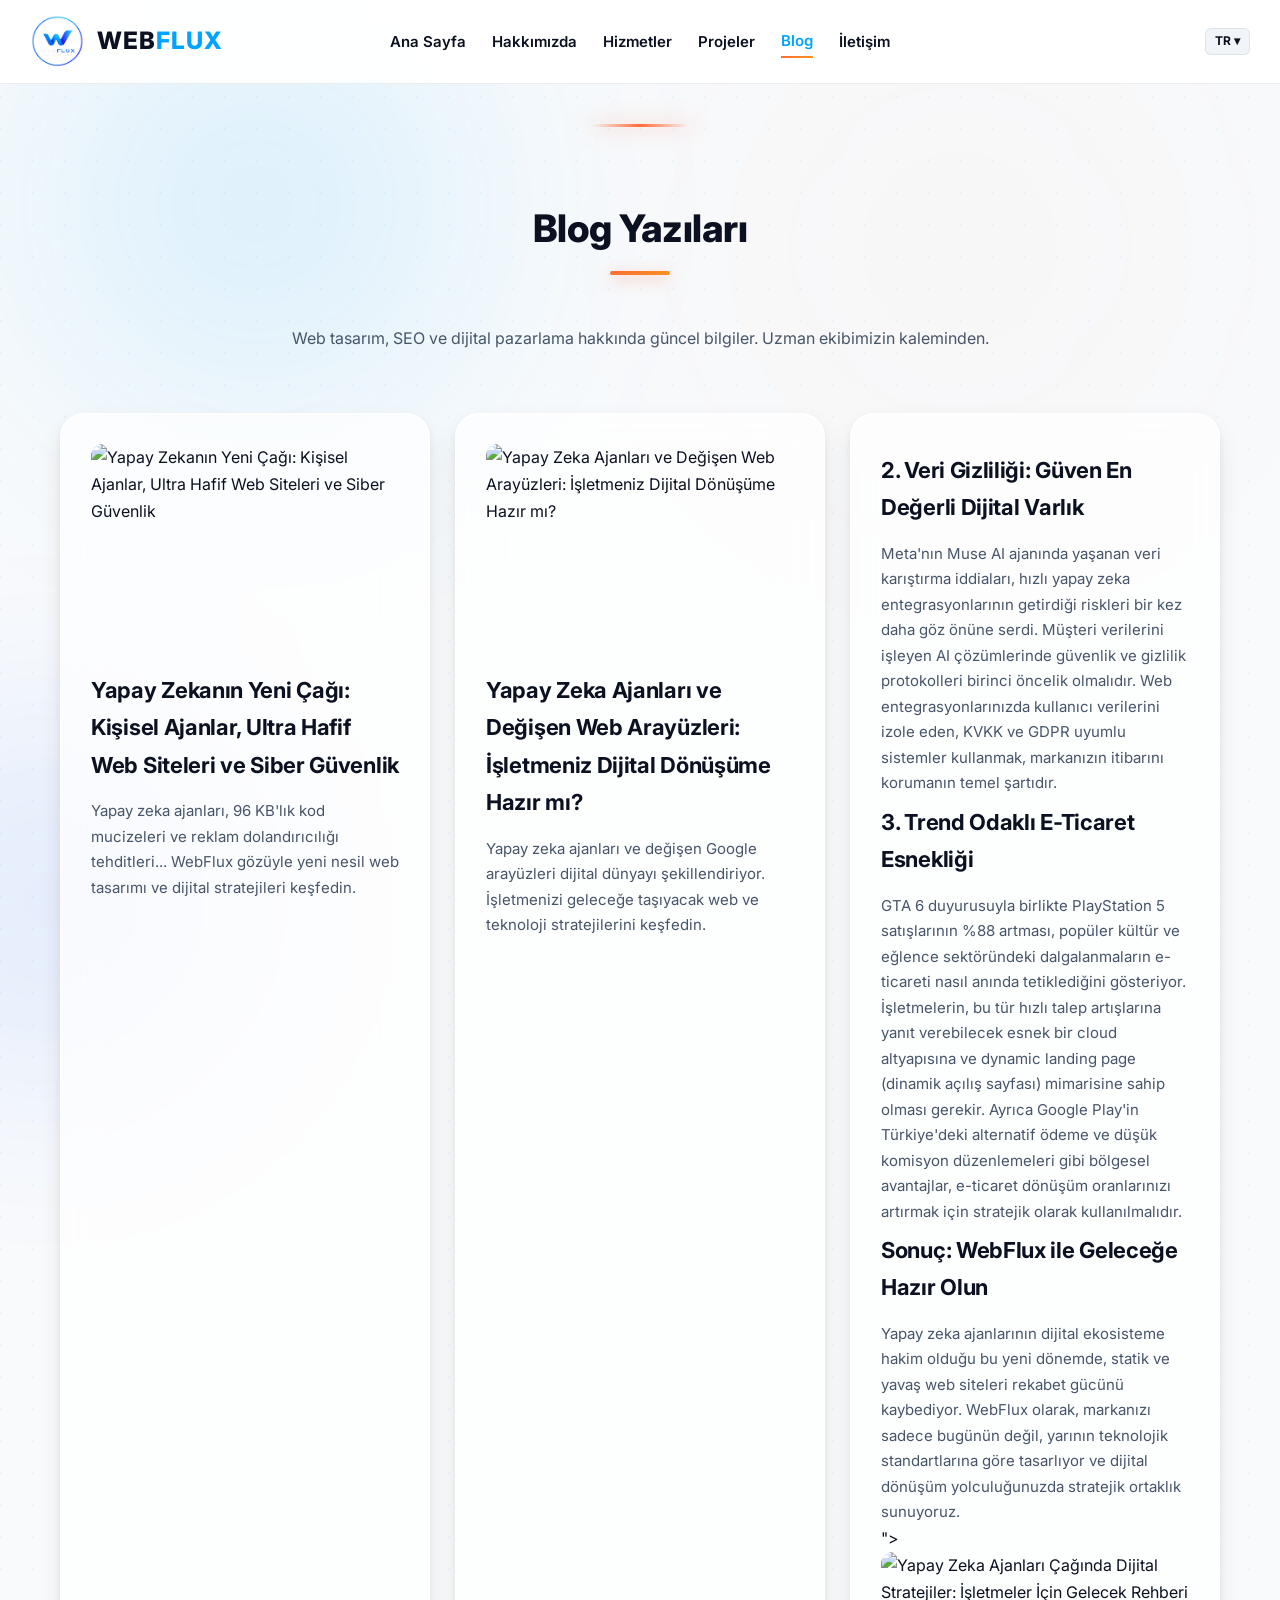
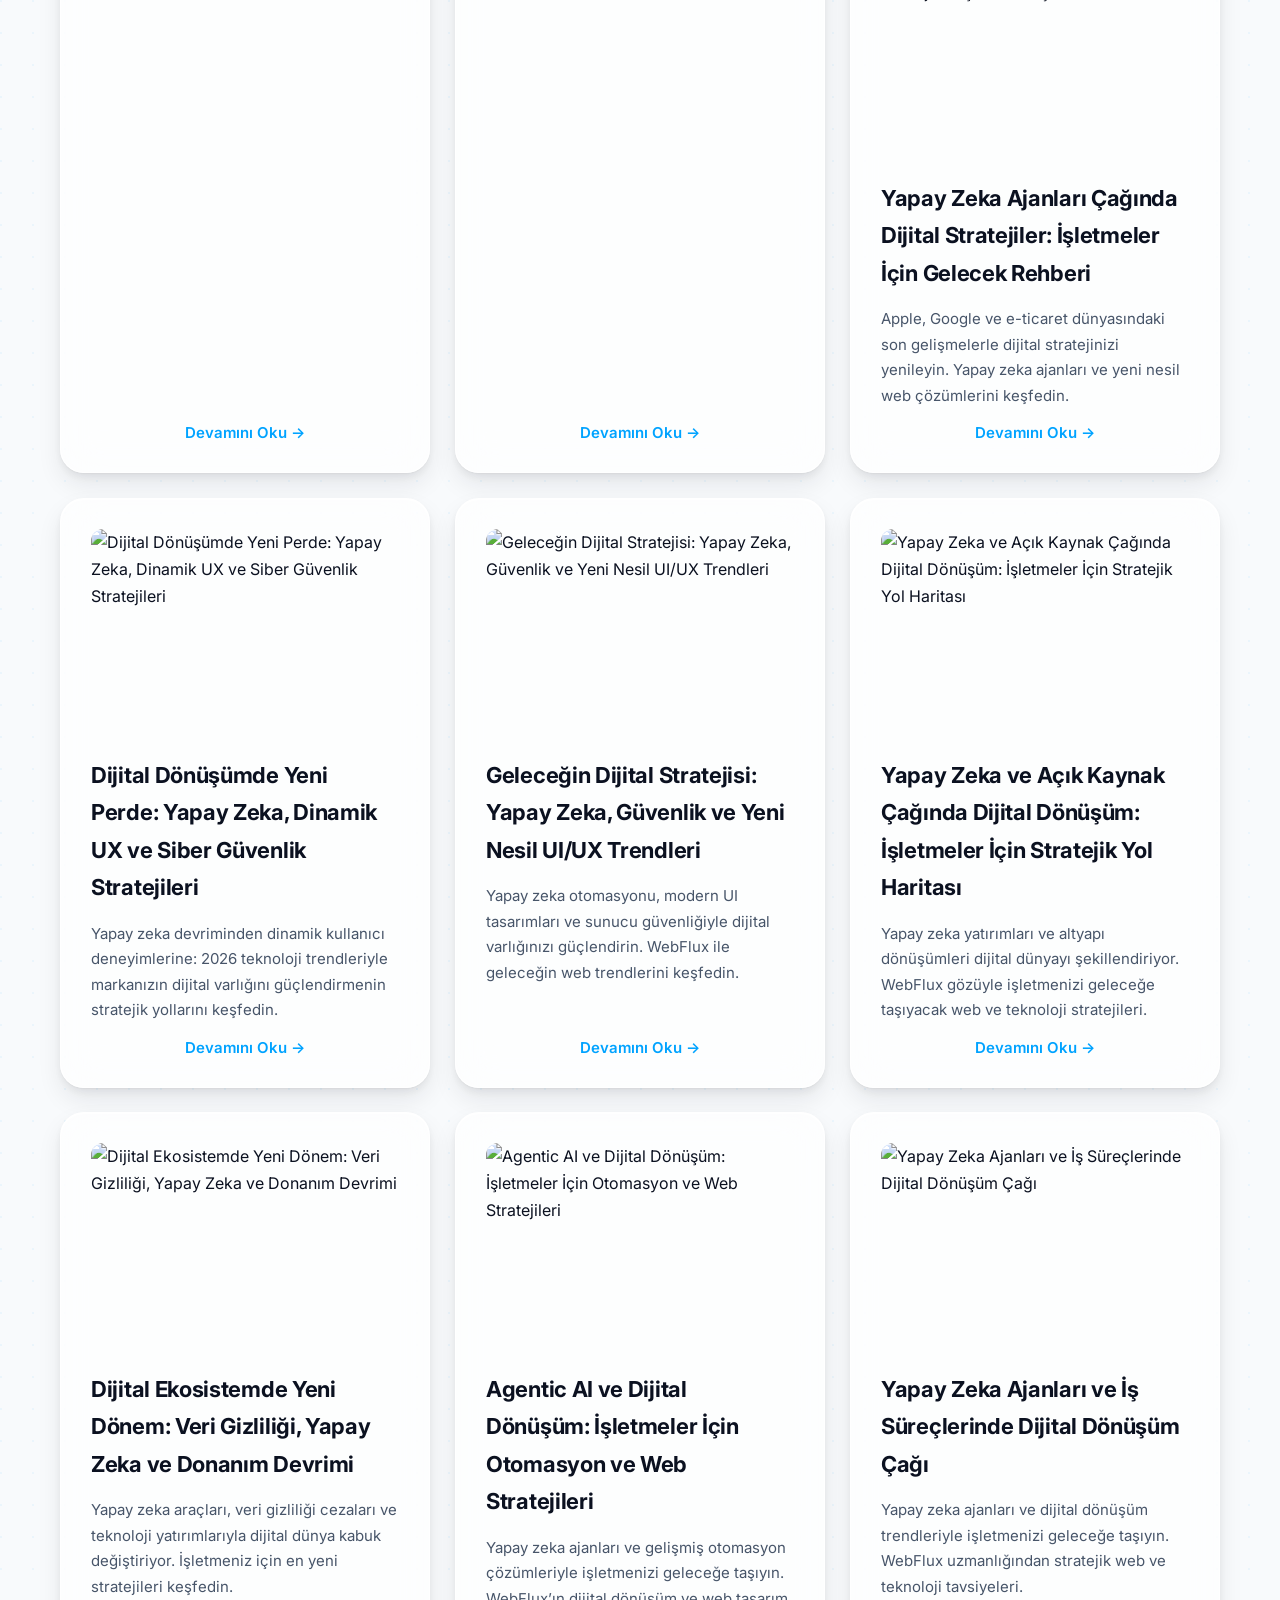
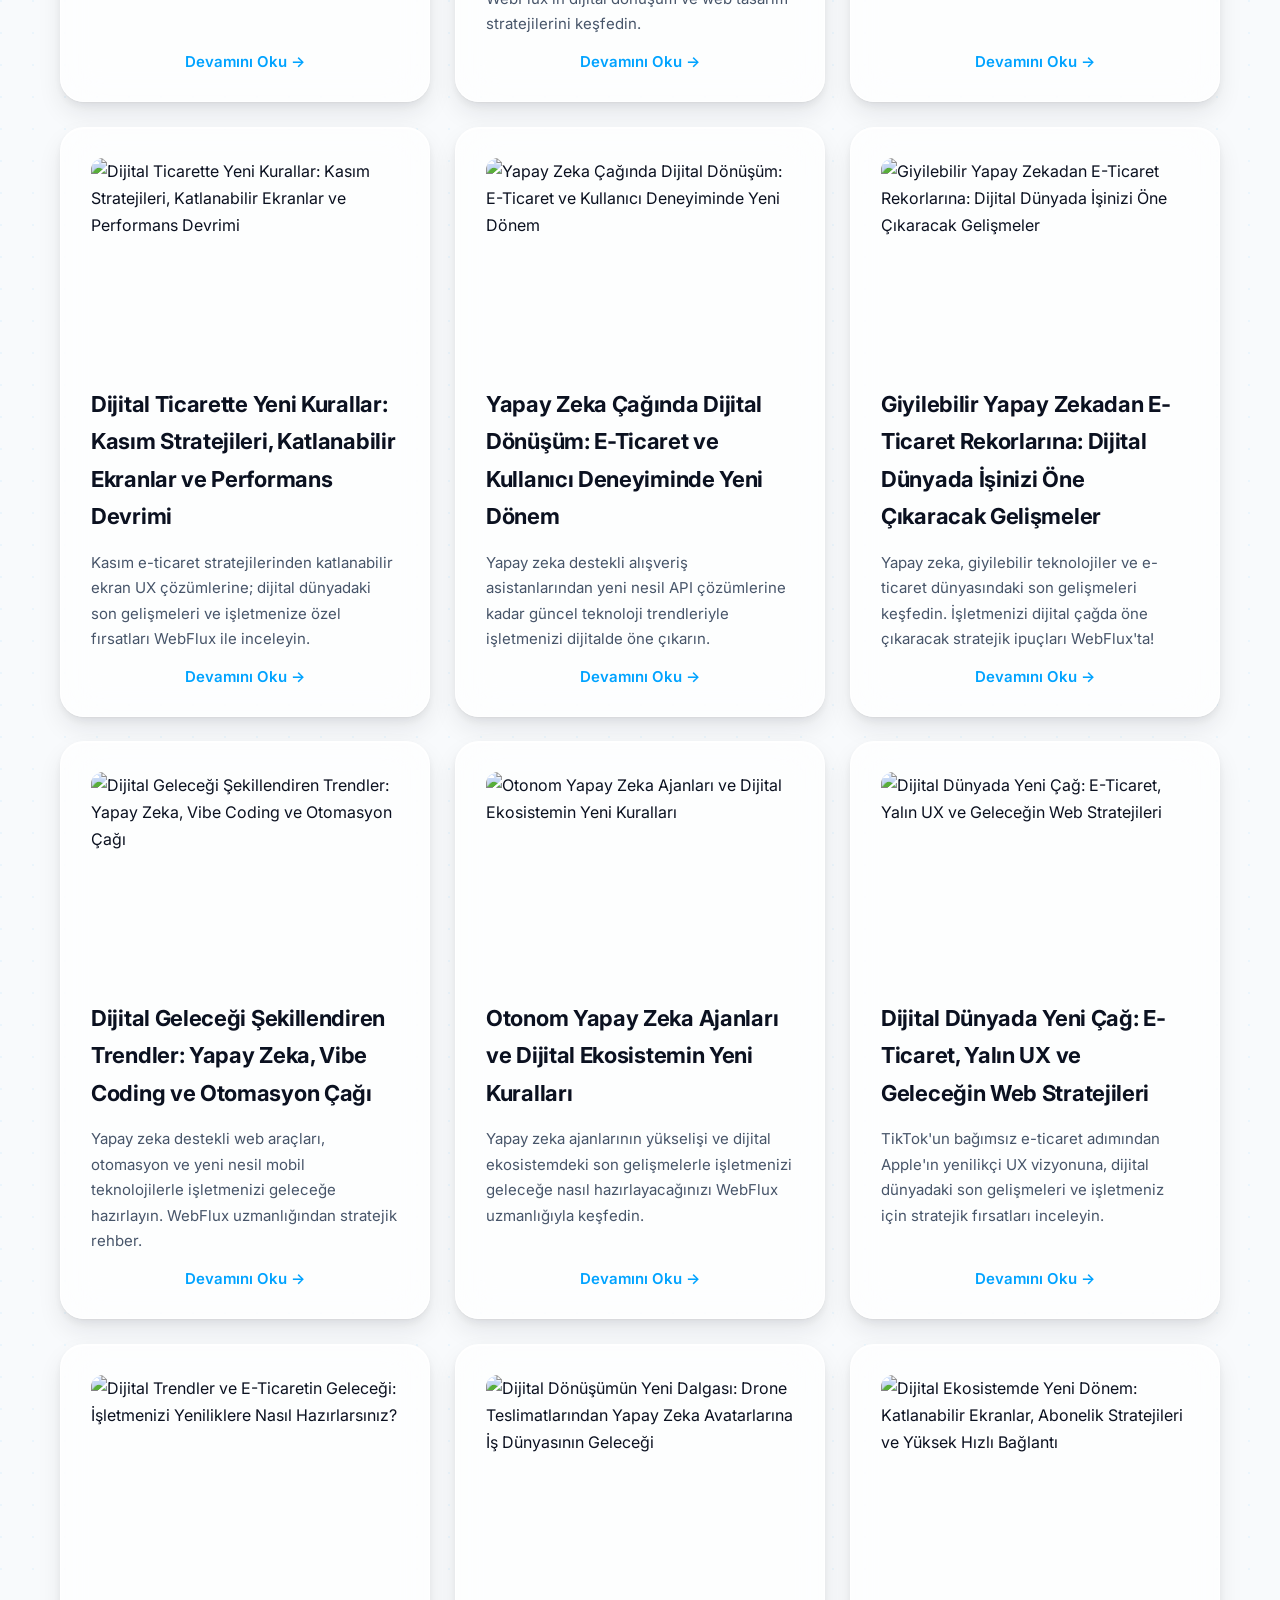
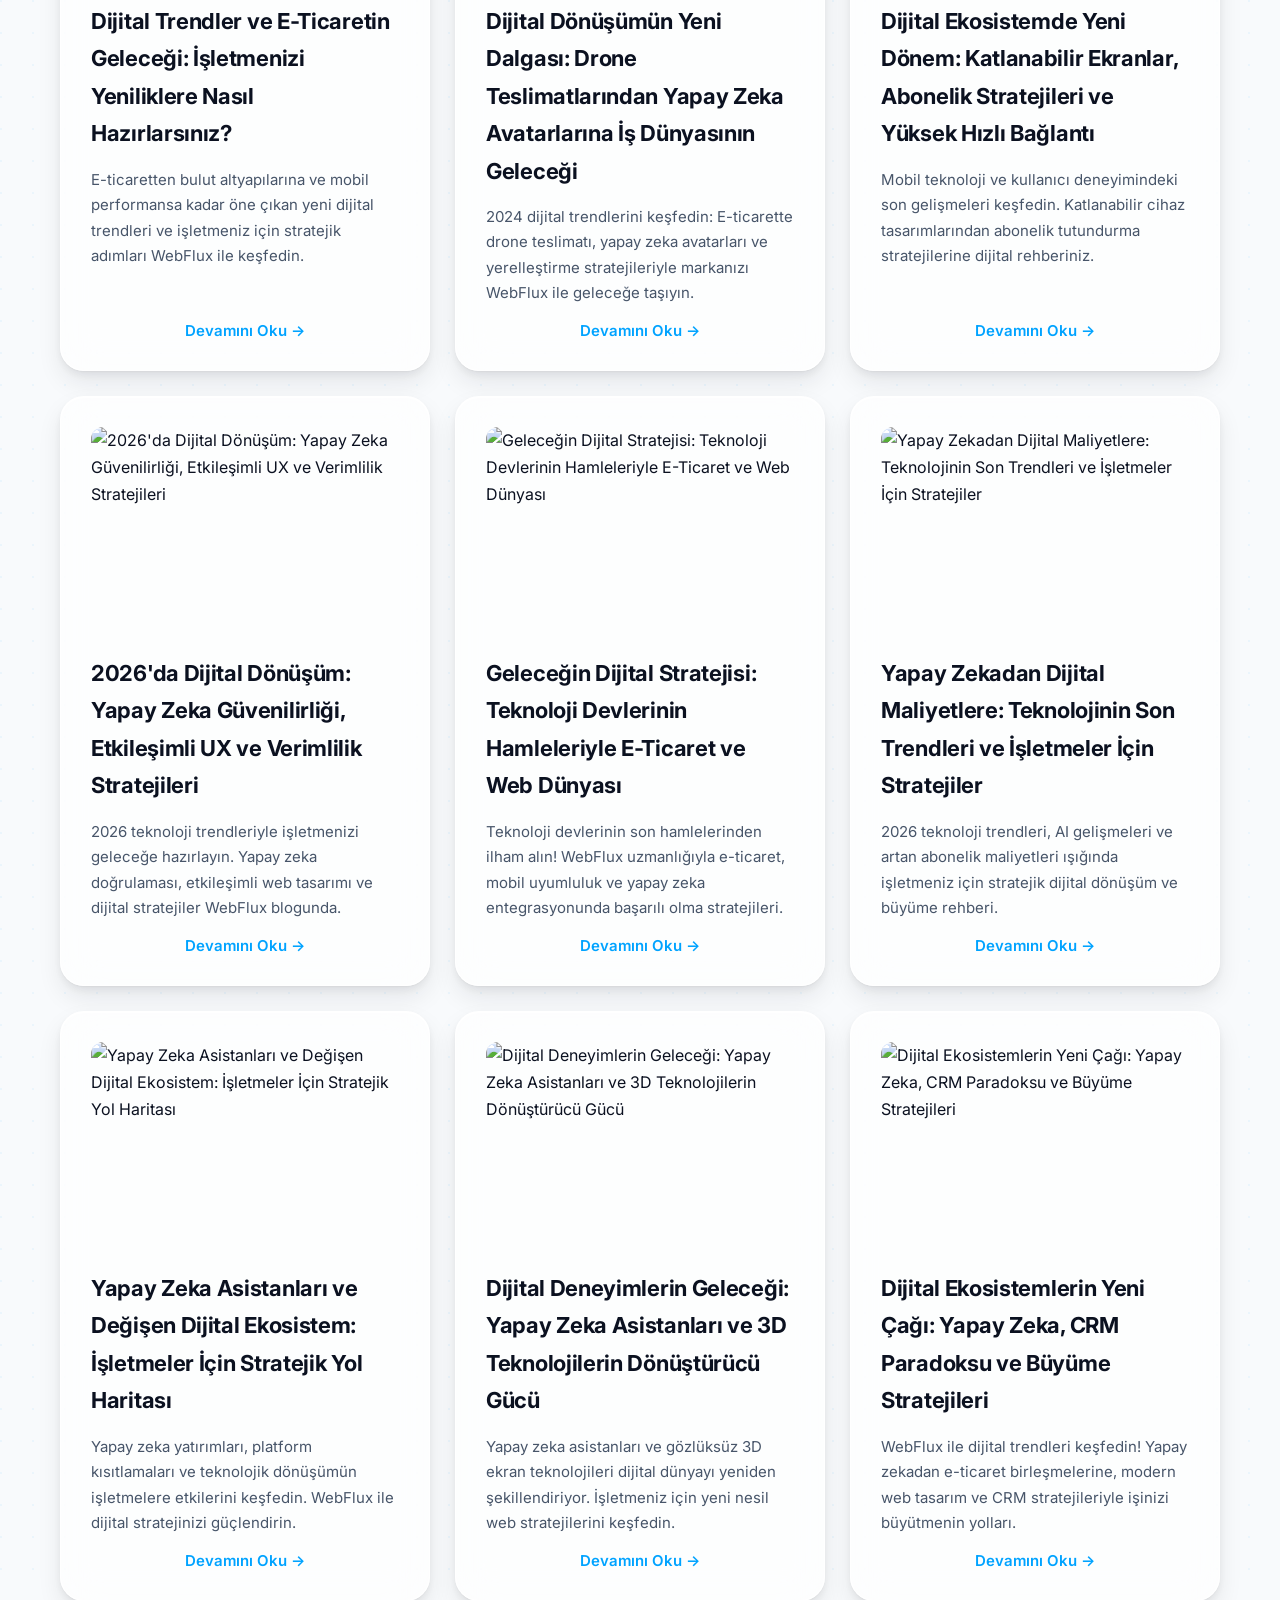
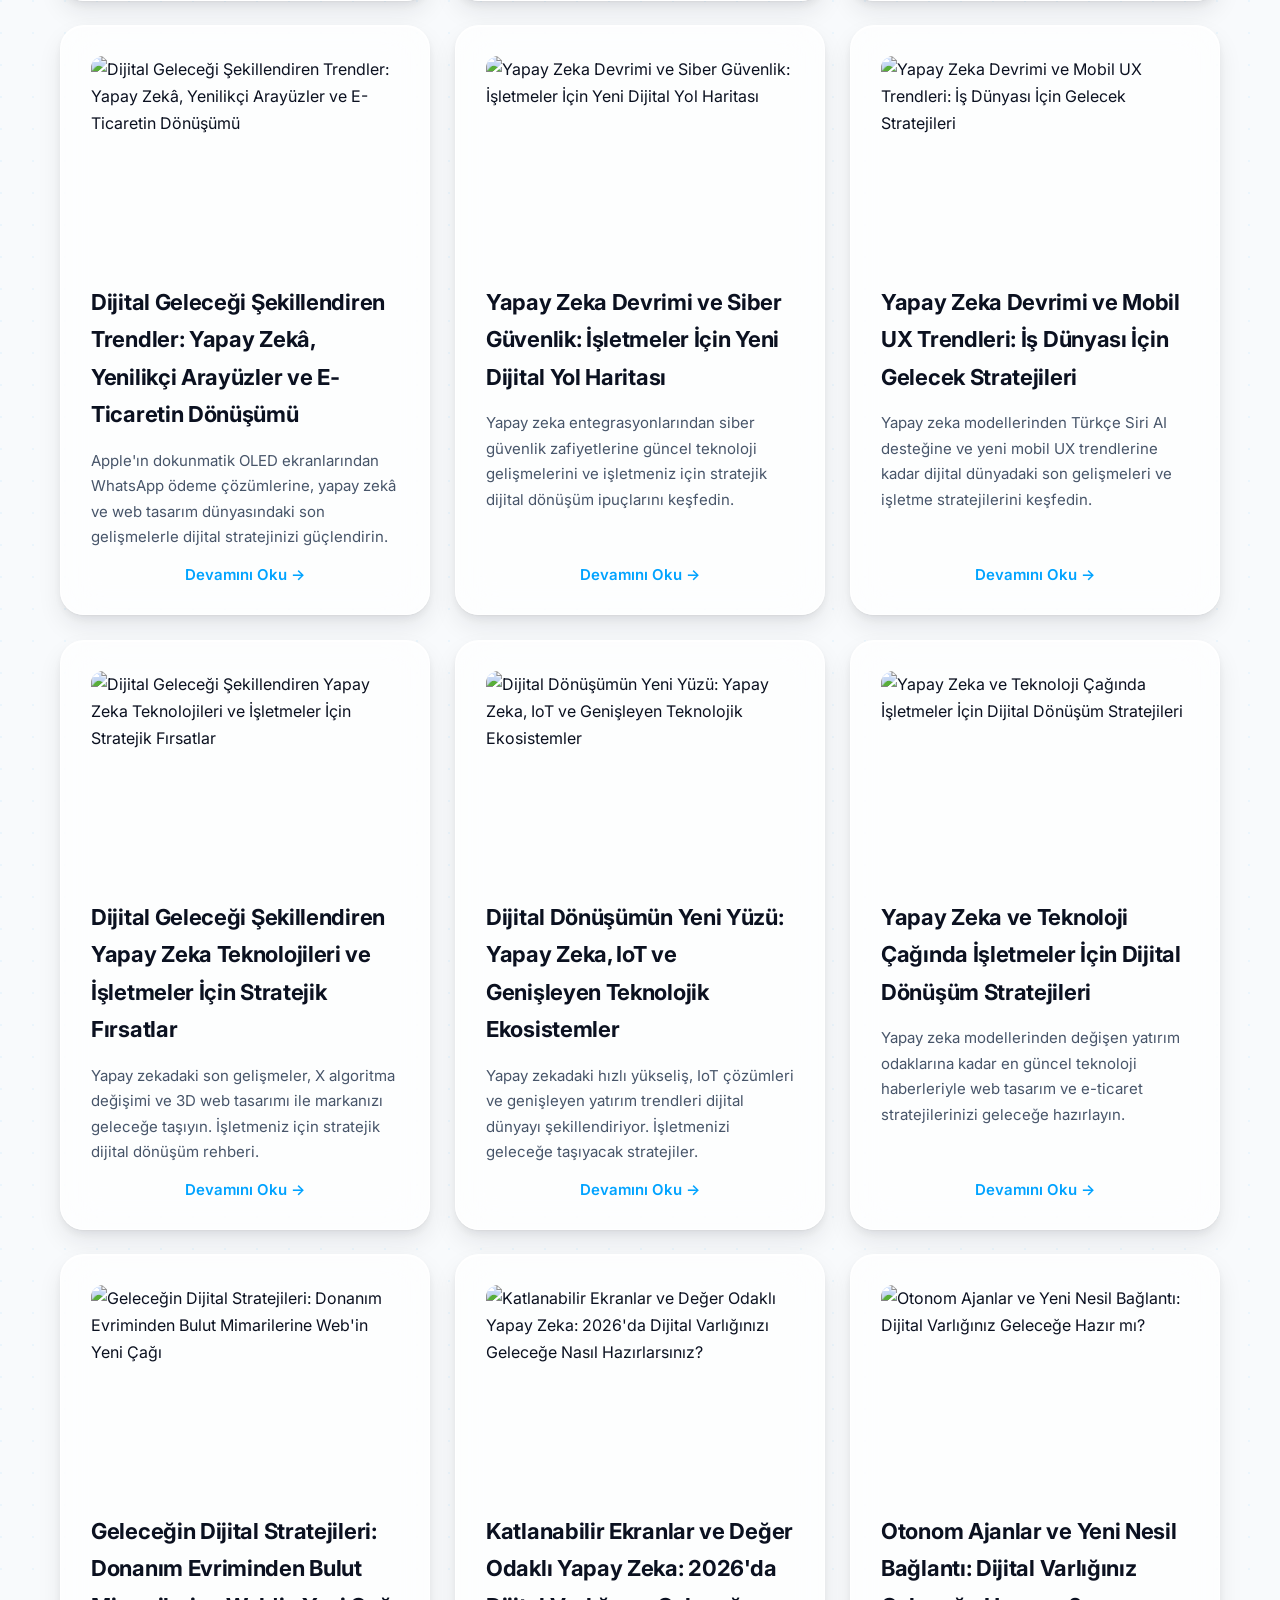
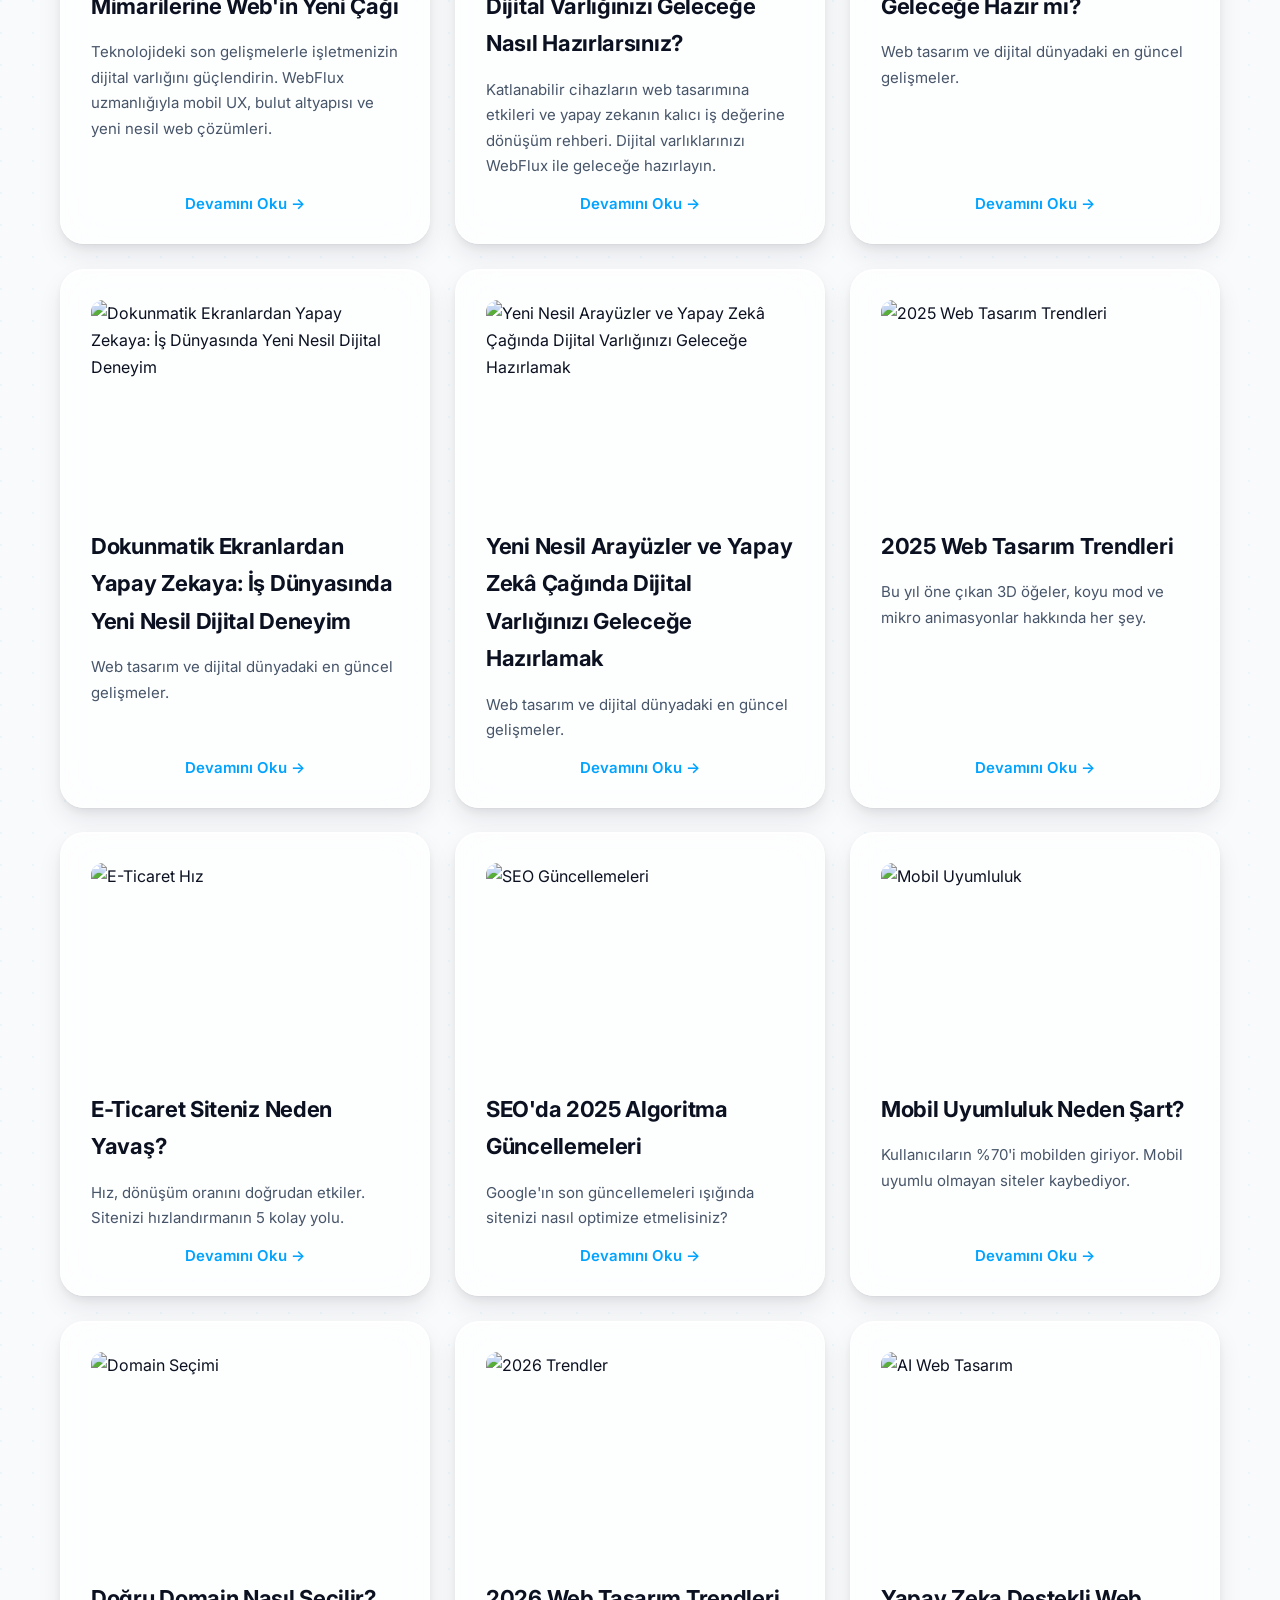
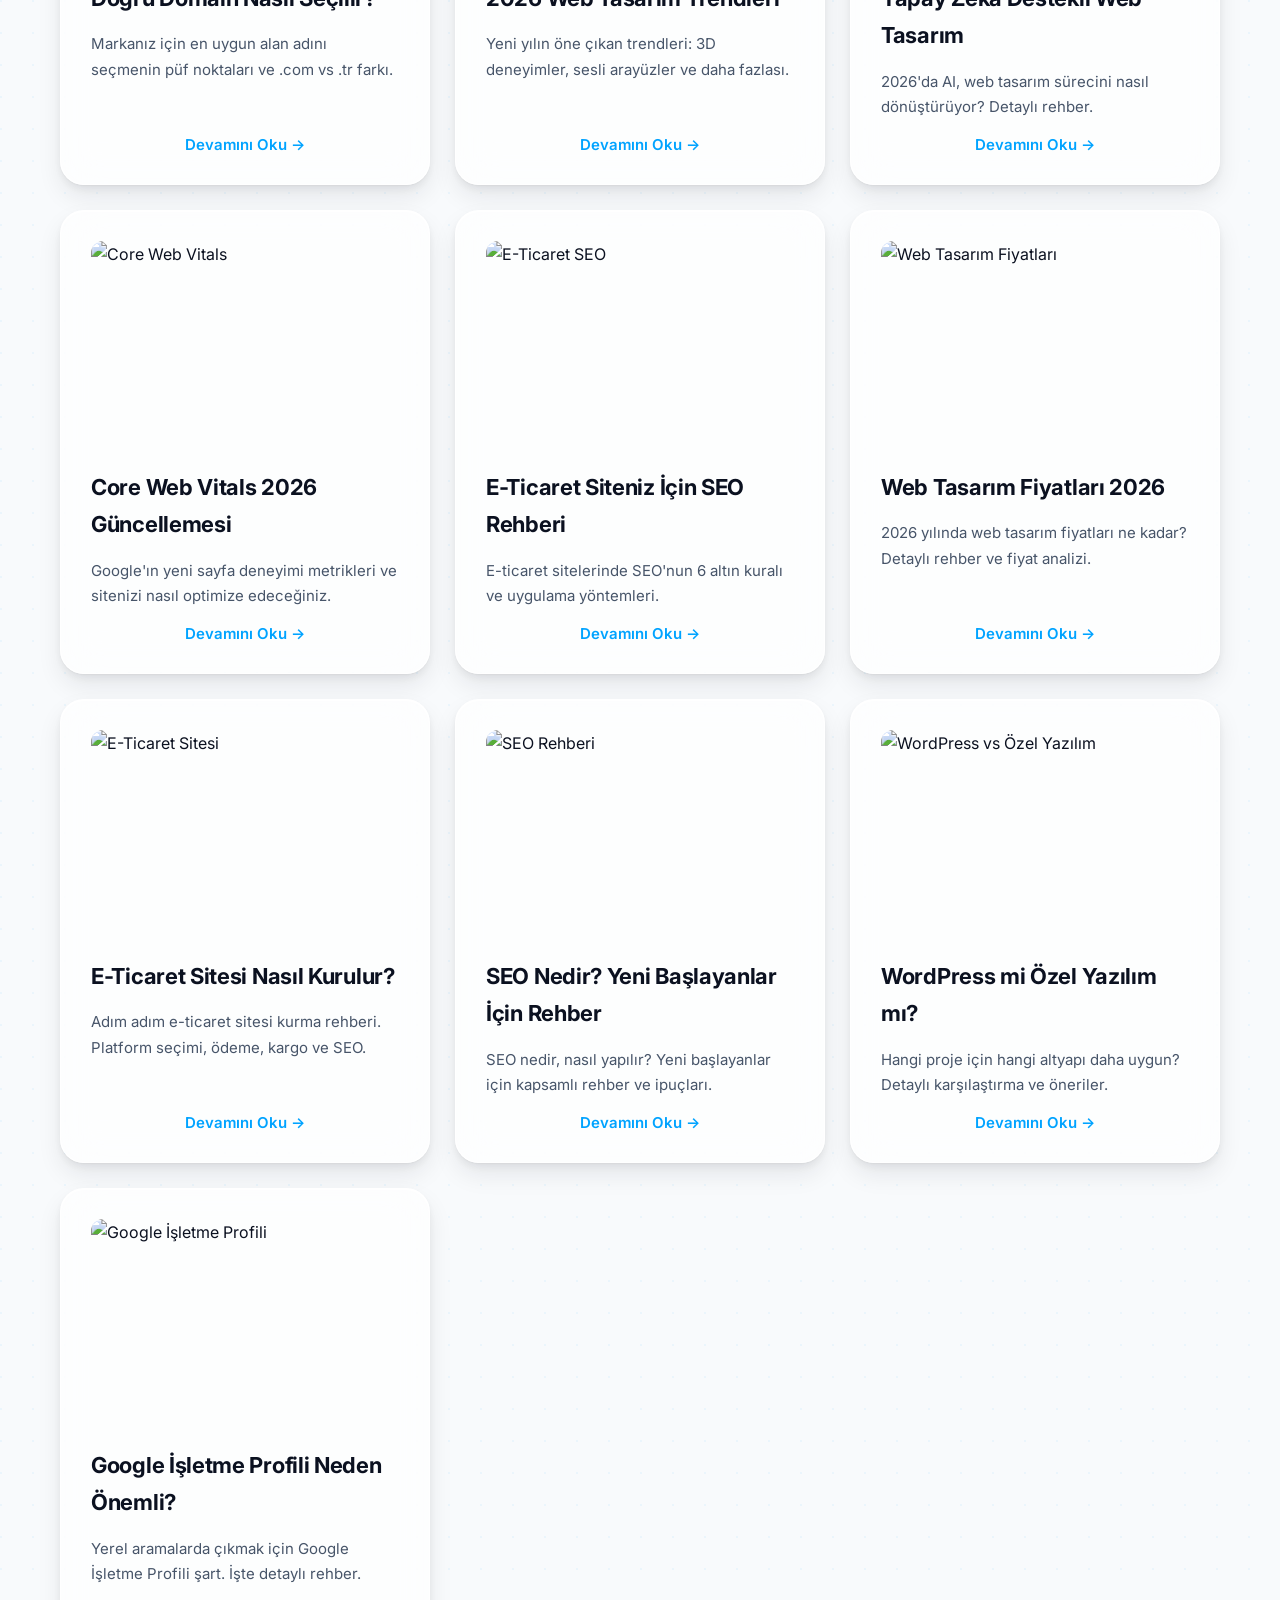
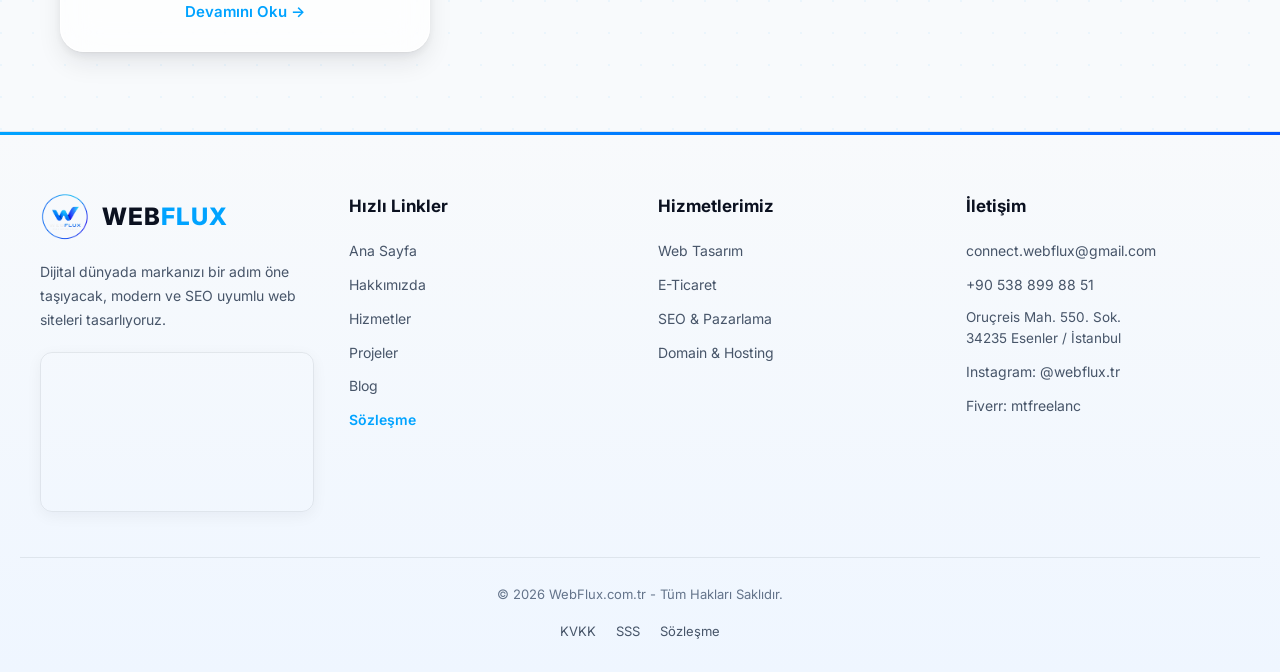
==== commit 392eb417: "🤖 Otomatik: Blog, Sitemap, RSS ve Resim Optimizasyonu" ====
--- a/blog.html
+++ b/blog.html
@@ -50,6 +50,13 @@
 <h1 class="section-title">Blog Yazıları</h1>
 <p style="text-align:center;color:var(--text-muted);max-width:700px;margin:0 auto 60px">Web tasarım, SEO ve dijital pazarlama hakkında güncel bilgiler. Uzman ekibimizin kaleminden.</p>
 <div class="grid-3">
+    <div class="blog-card card-3d" data-title="Yapay Zekanın Yeni Çağı: Kişisel Ajanlar, Ultra Hafif Web Siteleri ve Siber Güvenlik" data-description="Yapay zeka ajanları, 96 KB'lık kod mucizeleri ve reklam dolandırıcılığı tehditleri... WebFlux gözüyle yeni nesil web tasarımı ve dijital stratejileri keşfedin." data-img="https://images.unsplash.com/photo-1504384308090-c894fdcc538d?q=80&w=800&auto=format&fit=crop" data-date="22.11.2026" data-author="WebFlux Ekibi" data-content="<h3>Yapay Zekanın Yeni Çağı: Kişisel Ajanlar, Ultra Hafif Web Siteleri ve Siber Güvenlik</h3><p>Teknoloji ve web tasarımı dünyası, yapay zekanın hız kesmeyen gelişimiyle her geçen gün yeni bir boyut kazanıyor. OpenAI'ın kişisel yapay zeka ajanı Dots'u ChatGPT Plus kullanıcılarına sunması, Claude Code'un 96 KB'lık tek bir HTML dosyasına devasa bir 3D şehri sığdırması ve yeni nesil siber tehditler, dijital ekosistemin ne kadar hızlı dönüştüğünü kanıtlıyor. WebFlux olarak, işletmelerin bu dijital devrimde nasıl öne geçebileceğini inceledik.</p><h3>Ultra Hafif Web Tasarımı ve Claude Etkisi</h3><p>Son dönemde dikkat çeken en heyecan verici gelişmelerden biri, Claude ile hazırlanan ve harici hiçbir görsel veya 3D model kullanılmadan 96 KB'lık tek bir HTML dosyasına sığdırılan Atlantis projesi oldu. Bu durum, geleceğin web tasarımında performans ve kod optimizasyonunun sınır tanımayacağını gösteriyor. İşletmeler için yükleme hızı yüksek, SEO dostu ve kaynak optimizasyonu mükemmel web siteleri oluşturmak artık her zamankinden daha kritik.</p><h3>Otonom Ajanlar ve İş Akışlarında Yapay Zeka</h3><p>OpenAI'ın <strong>Dots</strong> ve <strong>ChatGPT Space</strong> güncellemeleri ile Google ve Apple'ın işletim sistemi düzeyinde çalışan yapay zeka ajanları, iş dünyasında üretim süreçlerini yeniden tanımlıyor. İşletmeler, içerik üretimi, sunum hazırlığı ve müşteri ilişkileri gibi süreçleri bu otonom ajanlarla otomatize ederek operasyonel verimliliklerini maksimuma çıkarabilir.</p><h3>Siber Güvenlik ve Reklam Bütçelerinin Korunması</h3><p>Gelişmeler sadece fırsatlardan ibaret değil. Günlük 40 milyar sahte reklam isteği üreten <strong>BADBOX 3.0</strong> botneti, dijital reklam dolandırıcılığının ulaştığı korkutucu boyutu gözler önüne seriyor. İşletmelerin dijital varlıklarını güvenceye alması, siber güvenlik protokollerini güncel tutması ve reklam bütçelerini şeffaf analiz araçlarıyla takip etmesi büyük önem taşıyor.</p><h3>WebFlux ile Dijital Geleceğe Hazırlanın</h3><p>Web tasarımı artık sadece estetikten ibaret değil; yapay zeka entegrasyonu, ultra hızlı kod yapısı ve güçlü siber güvenlik önlemleri gerektiren bütünsel bir süreçtir. WebFlux olarak, markanızı bu yeni nesil teknolojilerle güçlendirmeye ve dijital dönüşümünüzü başarıyla yönetmeye hazırız.</p>">
+        <img src="https://images.unsplash.com/photo-1504384308090-c894fdcc538d?q=80&w=800&auto=format&fit=crop" alt="Yapay Zekanın Yeni Çağı: Kişisel Ajanlar, Ultra Hafif Web Siteleri ve Siber Güvenlik" style="width:100%;height:200px;object-fit:cover;border-radius:12px;margin-bottom:20px" loading="lazy">
+        <h3>Yapay Zekanın Yeni Çağı: Kişisel Ajanlar, Ultra Hafif Web Siteleri ve Siber Güvenlik</h3>
+        <p style="color:var(--text-muted);margin-bottom:15px">Yapay zeka ajanları, 96 KB'lık kod mucizeleri ve reklam dolandırıcılığı tehditleri... WebFlux gözüyle yeni nesil web tasarımı ve dijital stratejileri keşfedin.</p>
+        <button class="project-link blog-read-more">Devamını Oku →</button>
+    </div>
+    
     <div class="blog-card card-3d" data-title="Yapay Zeka Ajanları ve Değişen Web Arayüzleri: İşletmeniz Dijital Dönüşüme Hazır mı?" data-description="Yapay zeka ajanları ve değişen Google arayüzleri dijital dünyayı şekillendiriyor. İşletmenizi geleceğe taşıyacak web ve teknoloji stratejilerini keşfedin." data-img="https://images.unsplash.com/photo-1512941937669-90a1b58e7e9c?q=80&w=800&auto=format&fit=crop" data-date="21.11.2026" data-author="WebFlux Ekibi" data-content="<h3>Yapay Zeka Ajanları ve Değişen Web Arayüzleri: İşletmeniz Dijital Dönüşüme Hazır mı?</h3><p>Teknoloji dünyası, yapay zekanın sadece bir yardımcı olmaktan çıkıp süreçleri bizzat yönettiği otonom bir döneme adım atıyor. OpenAI'ın kişisel yapay zeka ajanı Dots'u daha geniş kullanıcı kitlelerine sunması ve Google'ın arama motoru ana sayfasındaki klasik 'Google'da Ara' butonunu Gemini entegrasyonuyla yenilemeye hazırlanması, dijital etkileşimlerin temelden kabuk değiştirdiğini gösteriyor.</p><h3>1. Arama Alışkanlıkları ve Arayüz Devrimi</h3><p>Google'ın masaüstü ana sayfasında radikal değişikliklere gitmesi, geleneksel arama motoru optimizasyonunun (SEO) yerini Yapay Zeka Motoru Optimizasyonuna (GEO) bıraktığının en net kanıtı. Artık kullanıcılar sadece anahtar kelimelerle arama yapmıyor; yapay zeka ile diyalog kurarak doğrudan yanıtlar alıyor. İşletmelerin web tasarımlarını ve içerik stratejilerini bu yeni diyalog tabanlı arama ekosistemine uygun yapılandırması hayati önem taşıyor.</p><h3>2. Kişisel Yapay Zeka Ajanları ve E-Ticarette Yeni Dönem</h3><p>OpenAI Dots, GPT-6.2 modelleri ve Apple ile Google'ın masaüstü otonom ajan çalışmaları, e-ticaret siteleri için yepyeni bir sayfa açıyor. Çok yakın bir gelecekte web sitelerinizi sadece kullanıcılar değil, onların adına araştırma yapan ve satın alma kararları veren yapay zeka ajanları ziyaret edecek. WebFlux olarak, işletmelerin dijital altyapılarını bu otonom ajanlarla sorunsuz iletişim kurabilecek esnek ve hızlı yapılara dönüştürmelerini tavsiye ediyoruz.</p><h3>3. Otonom Teknolojiler ve Görsel Deneyim</h3><p>Tesla'nın FSD V15 ile otonom sürüşteki kararlılığı ve HMD'nin PureView efsanesini gelişmiş kamera teknolojileriyle geri getirme hamlesi, geleceğin dijital dünyasında yüksek görsel standartların ve otonom sistemlerin belirleyici olacağını gösteriyor. Web sitelerinizde hızlı yüklenen, yüksek kaliteli görsel deneyimler sunmak mobil kullanıcı etkileşimini doğrudan artıracaktır.</p><h3>Sonuç: WebFlux ile Geleceğin Web Teknolojilerine Hazırlanın</h3><p>Webrazzi Sessions AI gibi etkinliklerde de sıkça vurgulandığı üzere, yapay zekanın gerçek kullanım senaryoları artık teoriden pratiğe dökülüyor. Dijital dönüşümün bu hızlı temposunda geride kalmamak için web platformlarınızı akıllı teknolojilerle donatmalısınız. WebFlux ajansı olarak, markanızı yapay zeka çağının yenilikçi web standartlarıyla buluşturmaya hazırız.</p>">
         <img src="https://images.unsplash.com/photo-1512941937669-90a1b58e7e9c?q=80&w=800&auto=format&fit=crop" alt="Yapay Zeka Ajanları ve Değişen Web Arayüzleri: İşletmeniz Dijital Dönüşüme Hazır mı?" style="width:100%;height:200px;object-fit:cover;border-radius:12px;margin-bottom:20px" loading="lazy">
         <h3>Yapay Zeka Ajanları ve Değişen Web Arayüzleri: İşletmeniz Dijital Dönüşüme Hazır mı?</h3>
--- a/style.css
+++ b/style.css
@@ -2068,4 +2068,48 @@
   pointer-events: none !important;
   animation: none !important; /* Eski animasyonları sıfırla */
   filter: none !important;
+}
+/* ============================================== */
+/* === HERO İLE ALT BÖLÜM ARASI KUSURSUZ DALGA (SAF CSS) === */
+/* ============================================== */
+
+/* 1. Hero'yu hazırla */
+.hero {
+  position: relative !important;
+  margin-bottom: -2px !important;
+  z-index: 1;
+}
+
+/* 2. "Neden WebFlux" bölümünü yukarı çekip üstünü dalga şeklinde kes */
+.feature-section {
+  position: relative !important;
+  margin-top: -90px !important; /* Bölümü hero'nun üzerine doğru çeker */
+  padding-top: 170px !important; /* İçindeki yazıların kesilmemesi için aşağı iter */
+  z-index: 10 !important; /* Videonun önünde durmasını sağlar */
+  background: #0B1120 !important; /* Koyu lacivert rengi garantiye alıyoruz */
+  
+  /* İşte o meşhur dalga efekti! (SVG yok, saf CSS) */
+  clip-path: polygon(
+    0% 60px, 
+    15% 10px, 
+    35% 70px, 
+    50% 20px, 
+    65% 70px, 
+    85% 10px, 
+    100% 60px, 
+    100% 100%, 
+    0% 100%
+  );
+}
+
+/* 3. Bölümün sağ üstündeki hafif mavi ışığı geri ekleyelim (derinlik için) */
+.feature-section::before {
+  content: '';
+  position: absolute;
+  top: 10%; right: -10%;
+  width: 600px; height: 600px;
+  background: radial-gradient(circle, rgba(0, 163, 255, 0.15), transparent 70%);
+  filter: blur(80px);
+  pointer-events: none;
+  z-index: -1;
 }
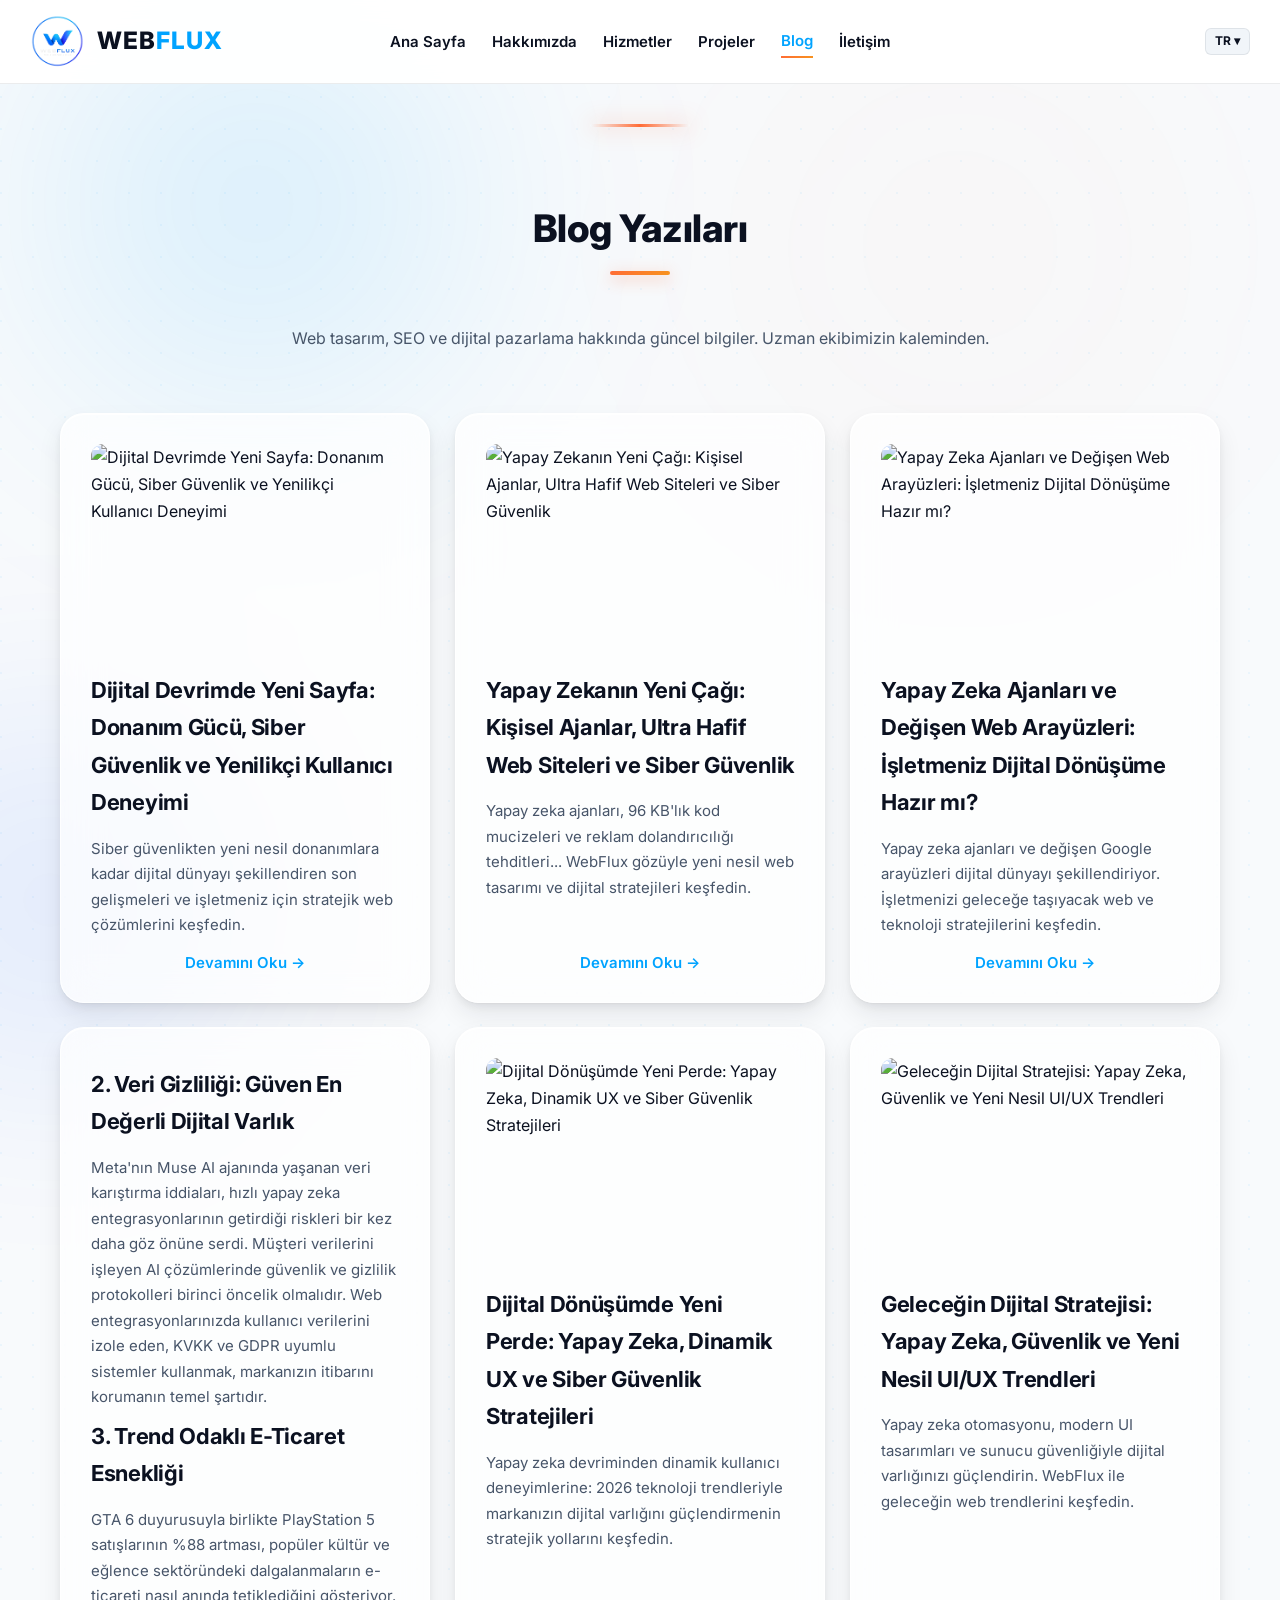
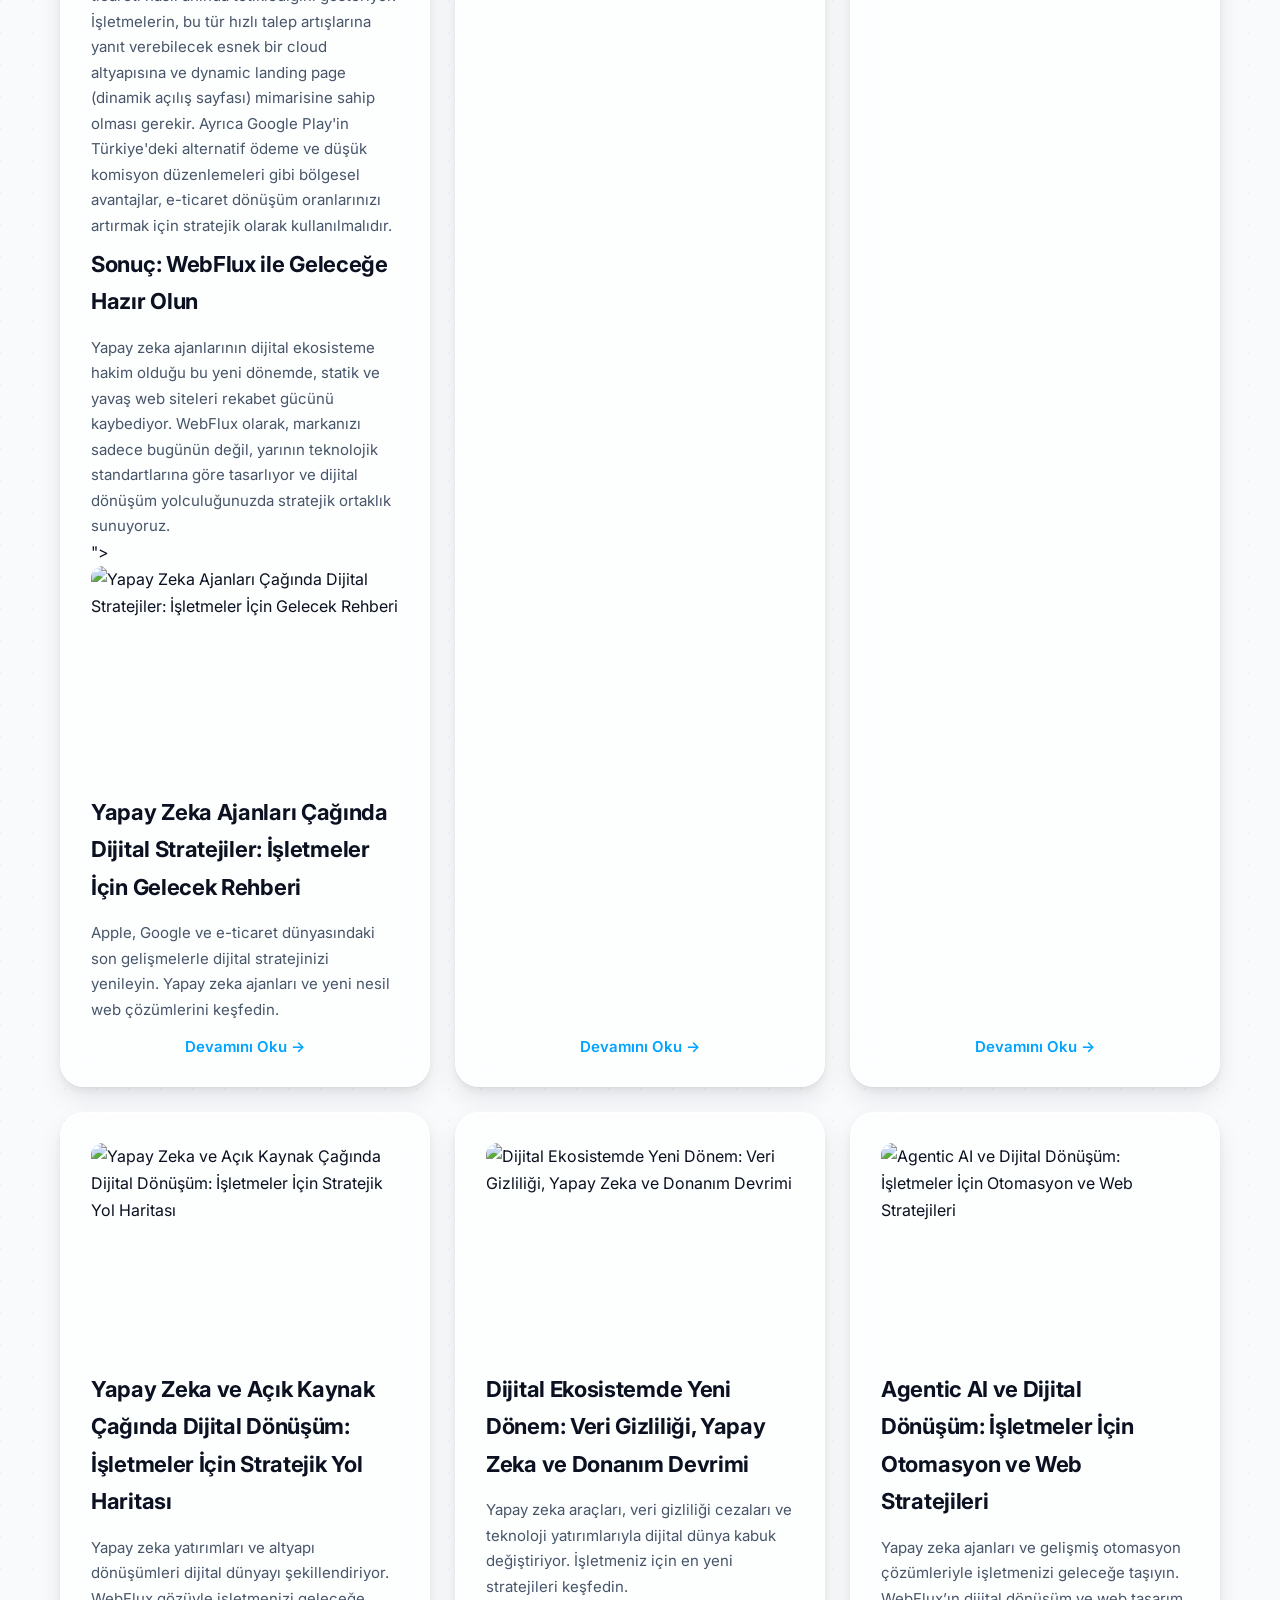
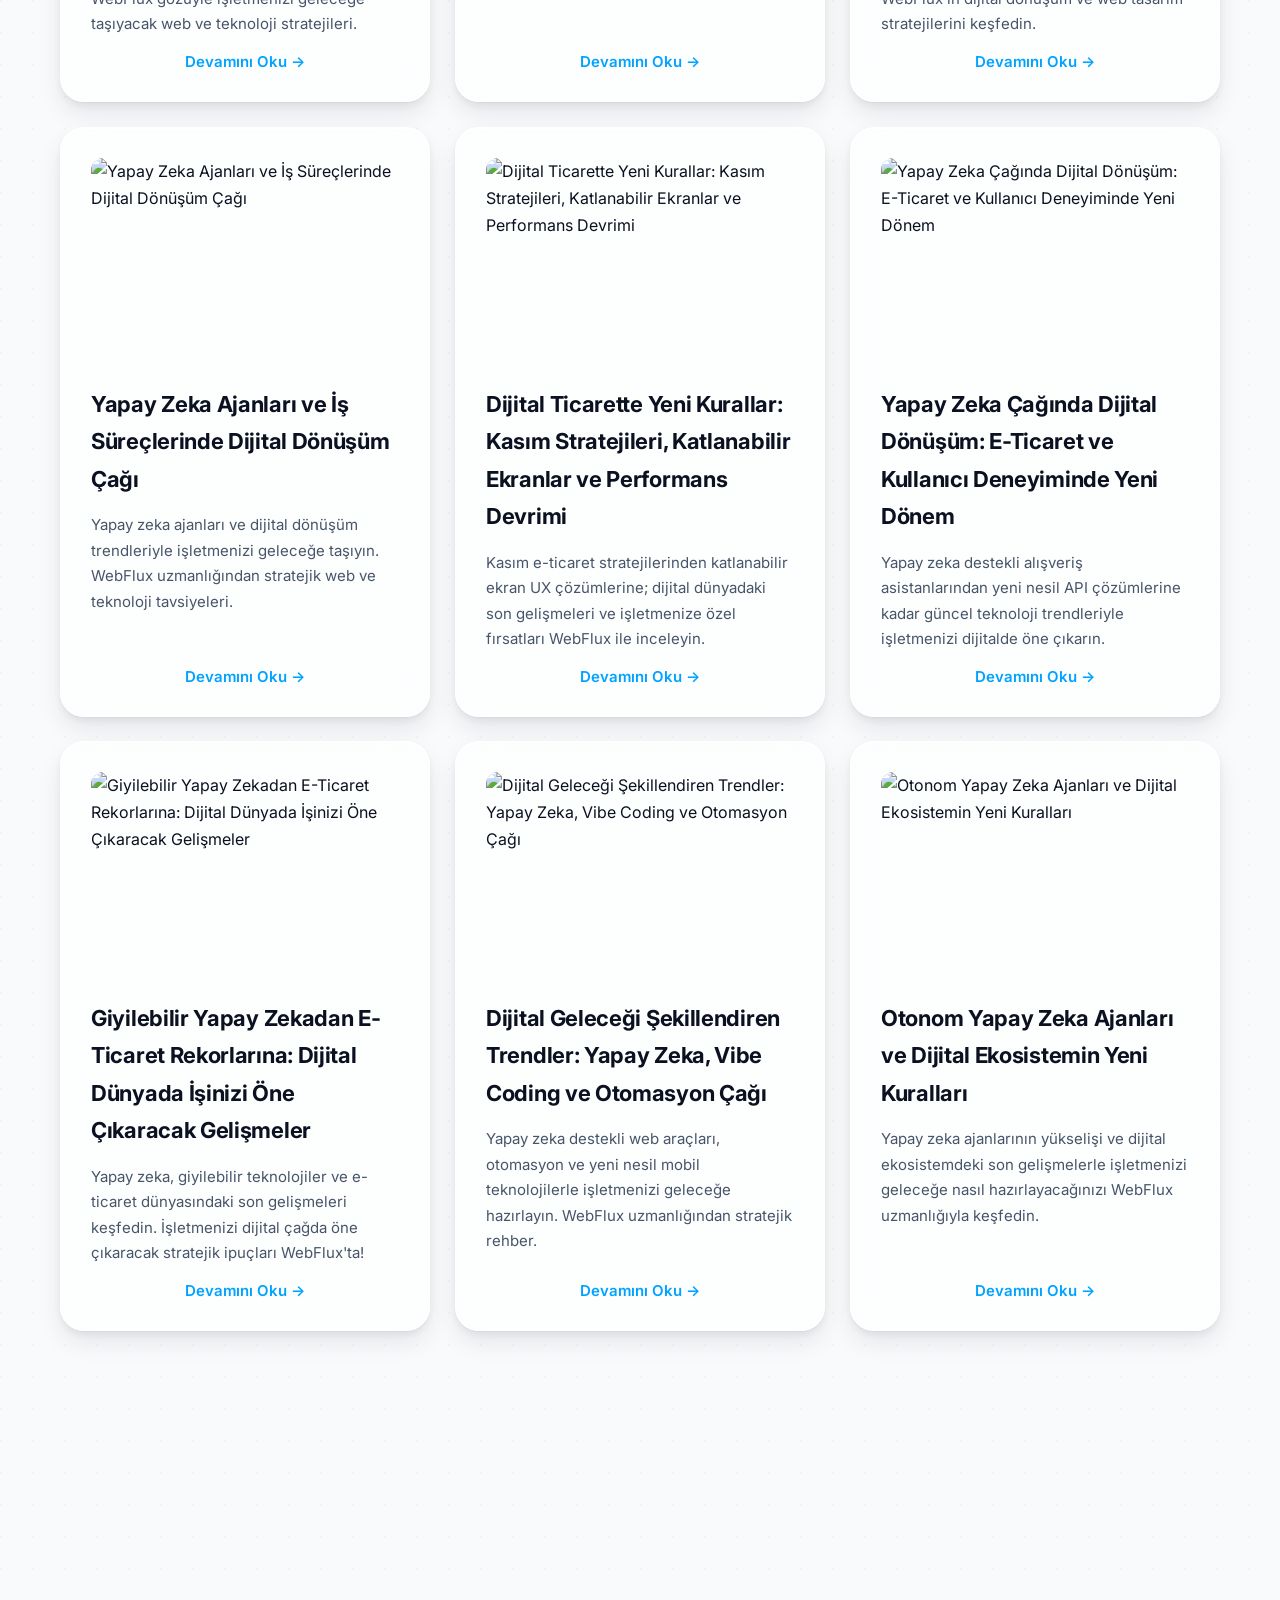
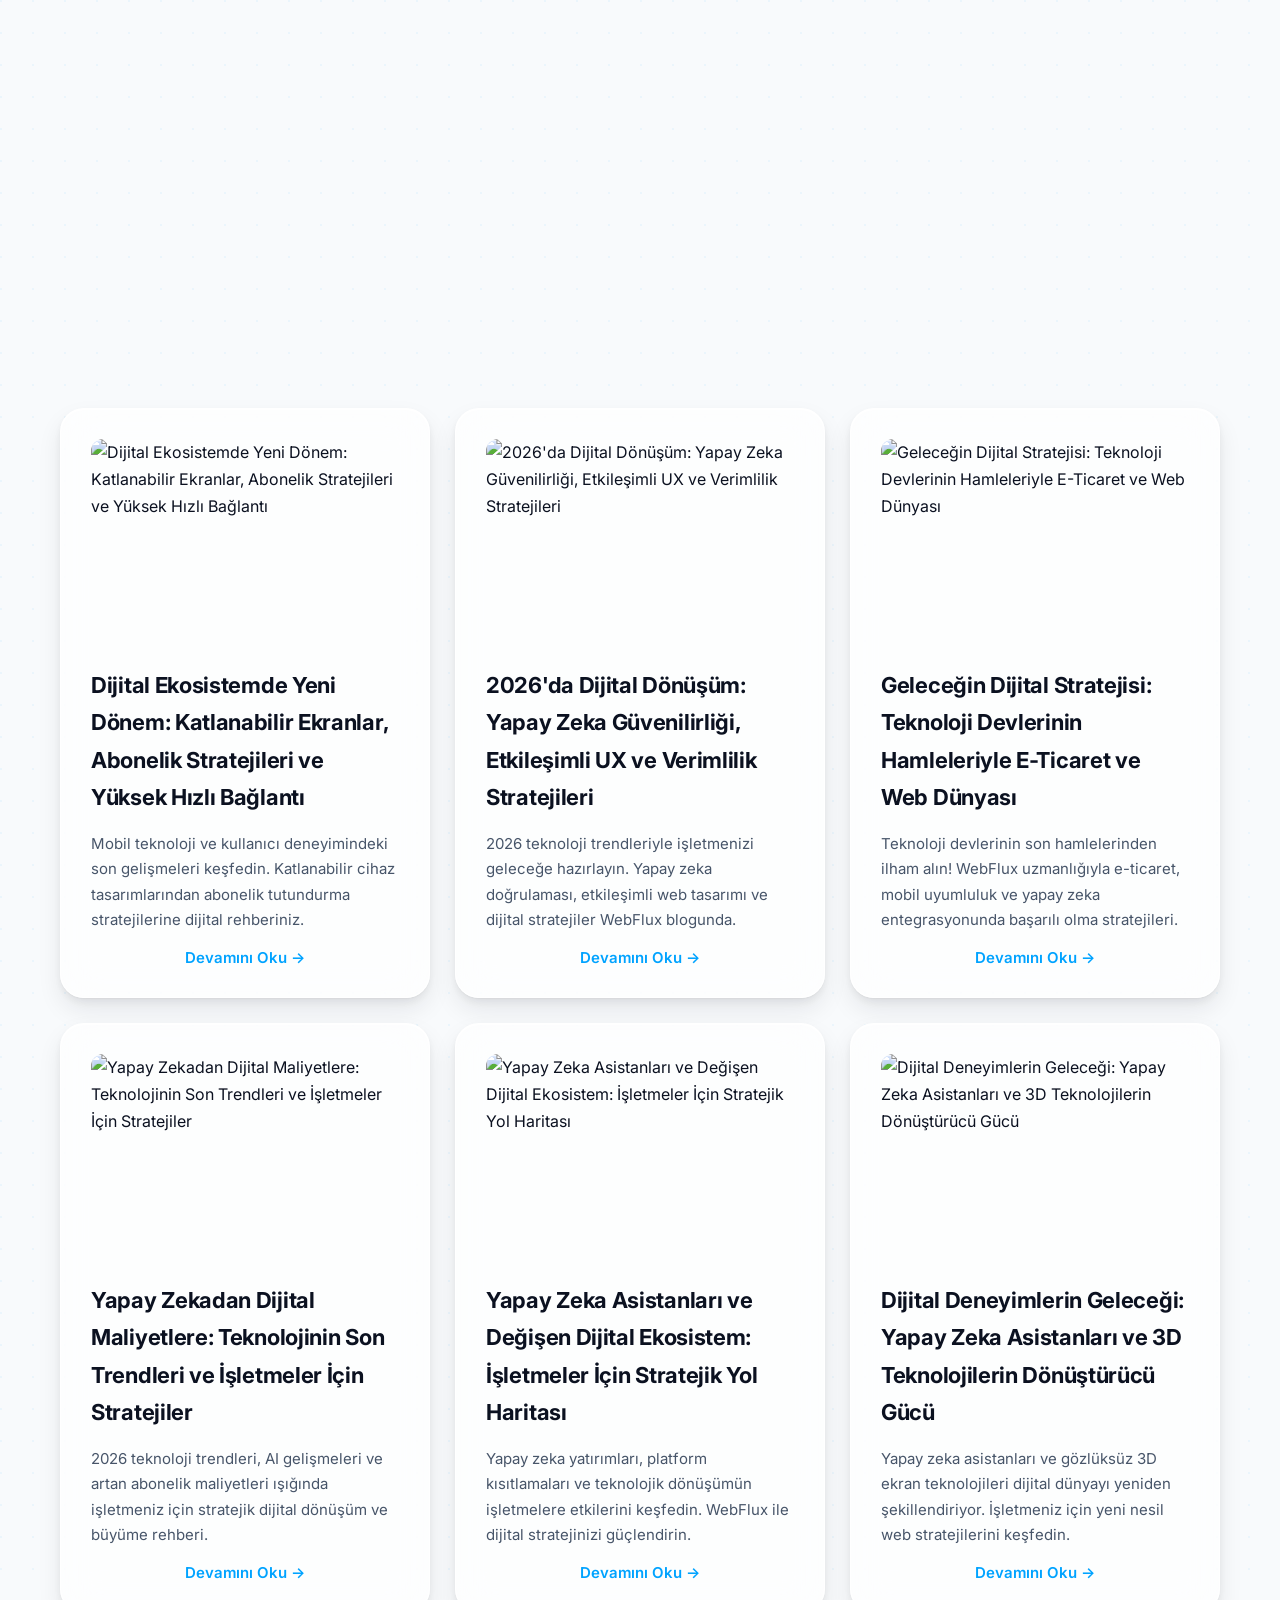
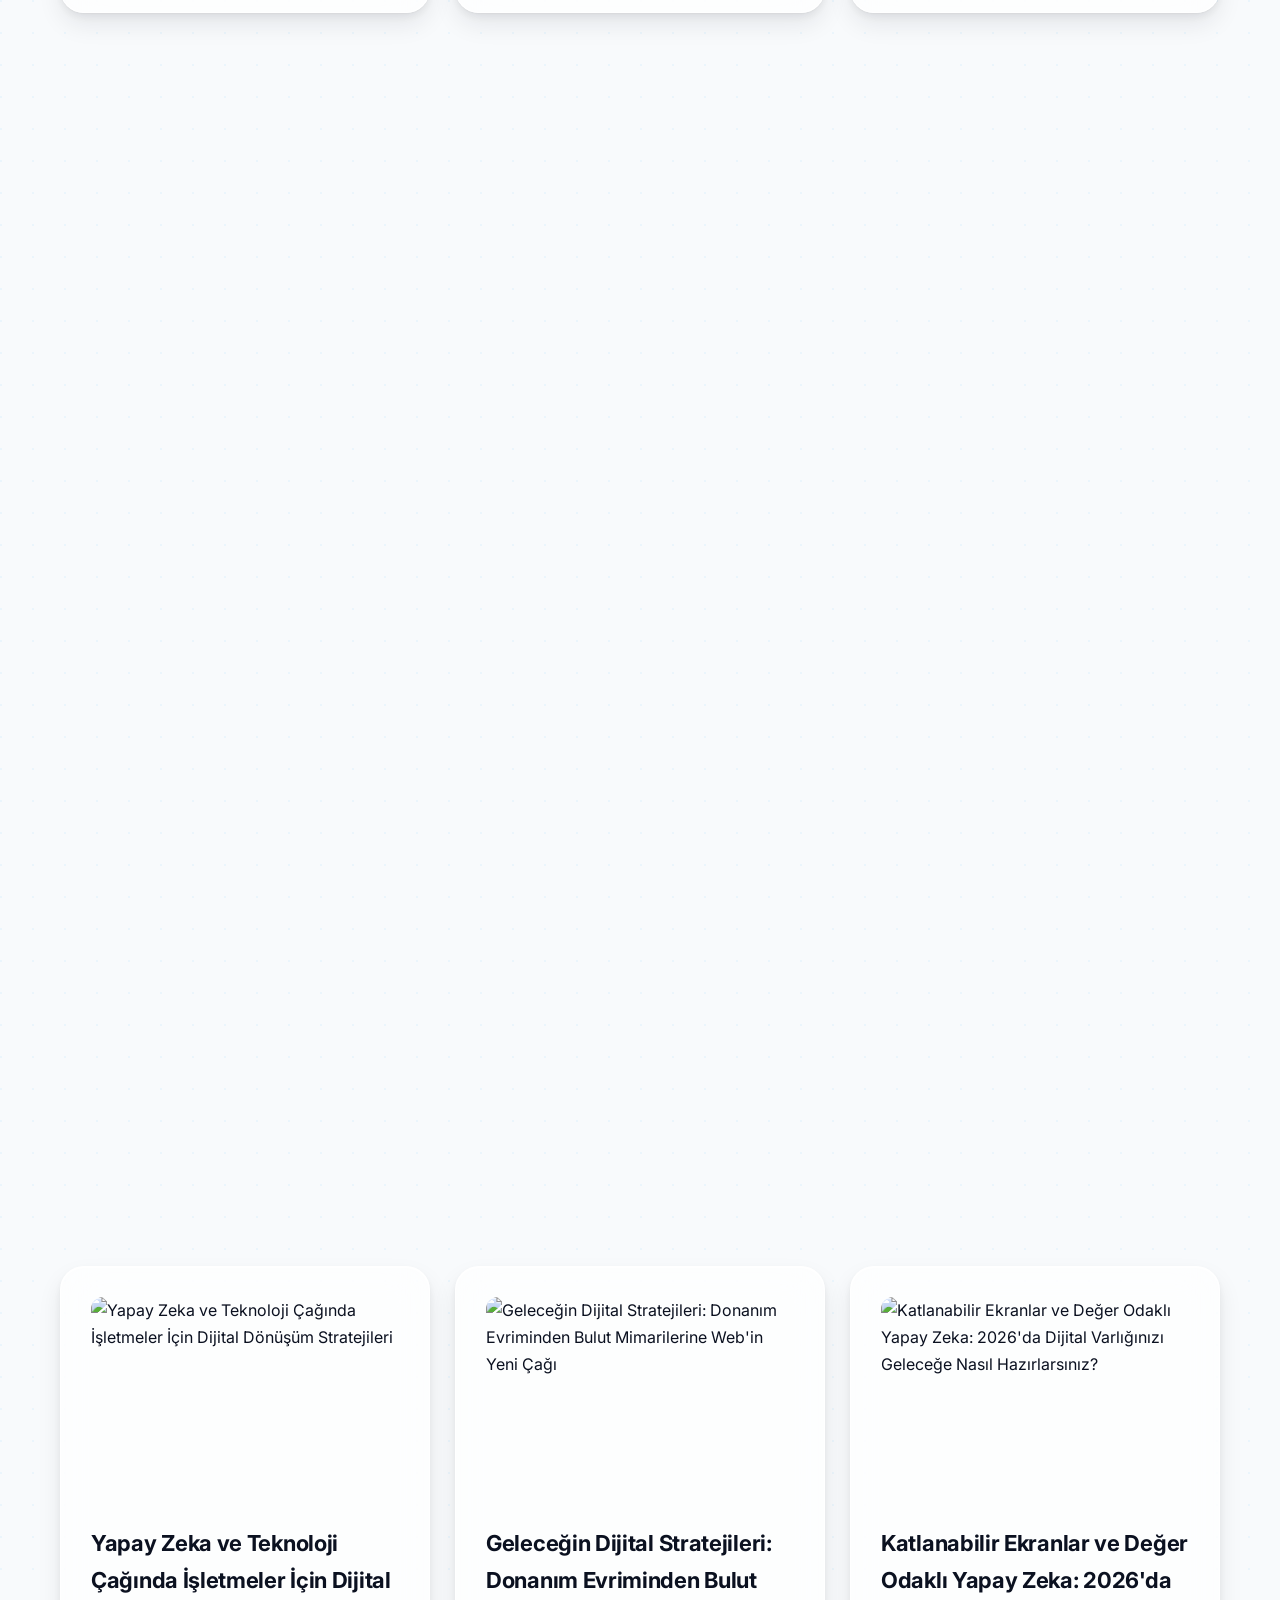
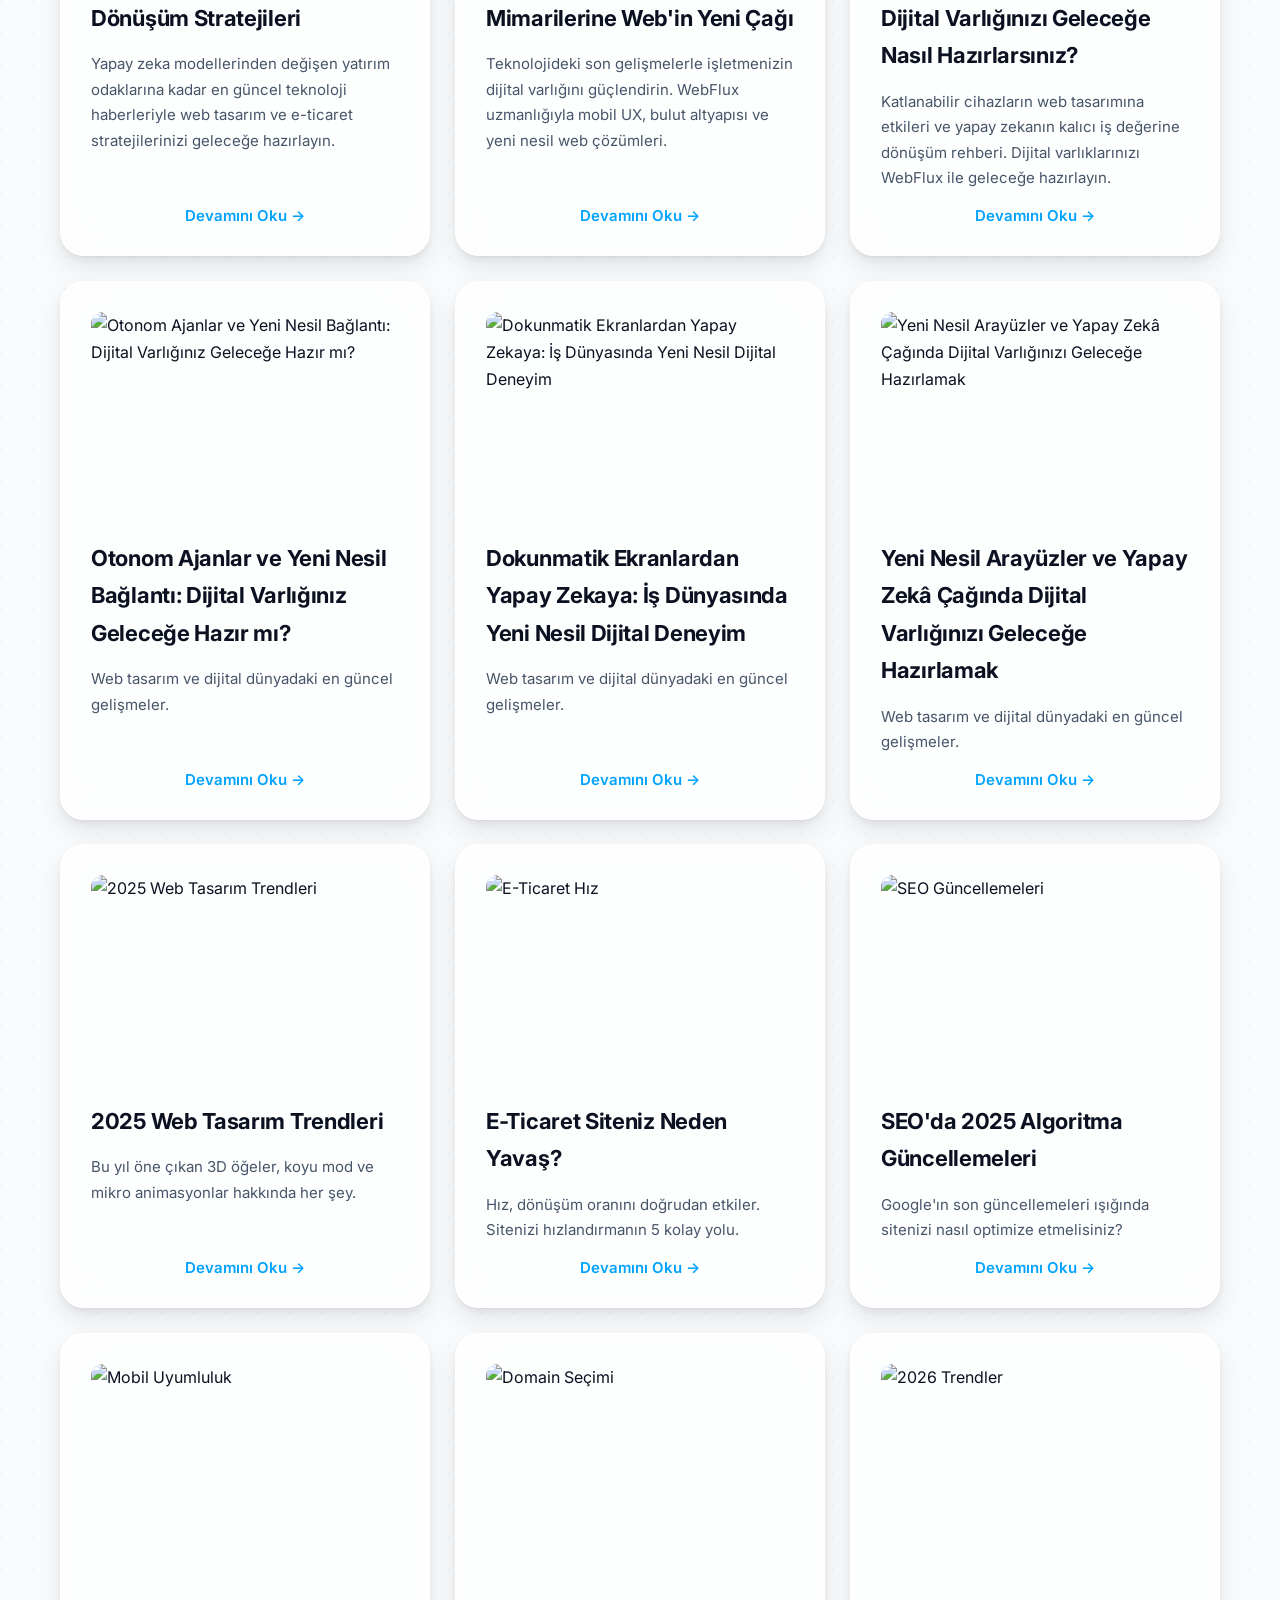
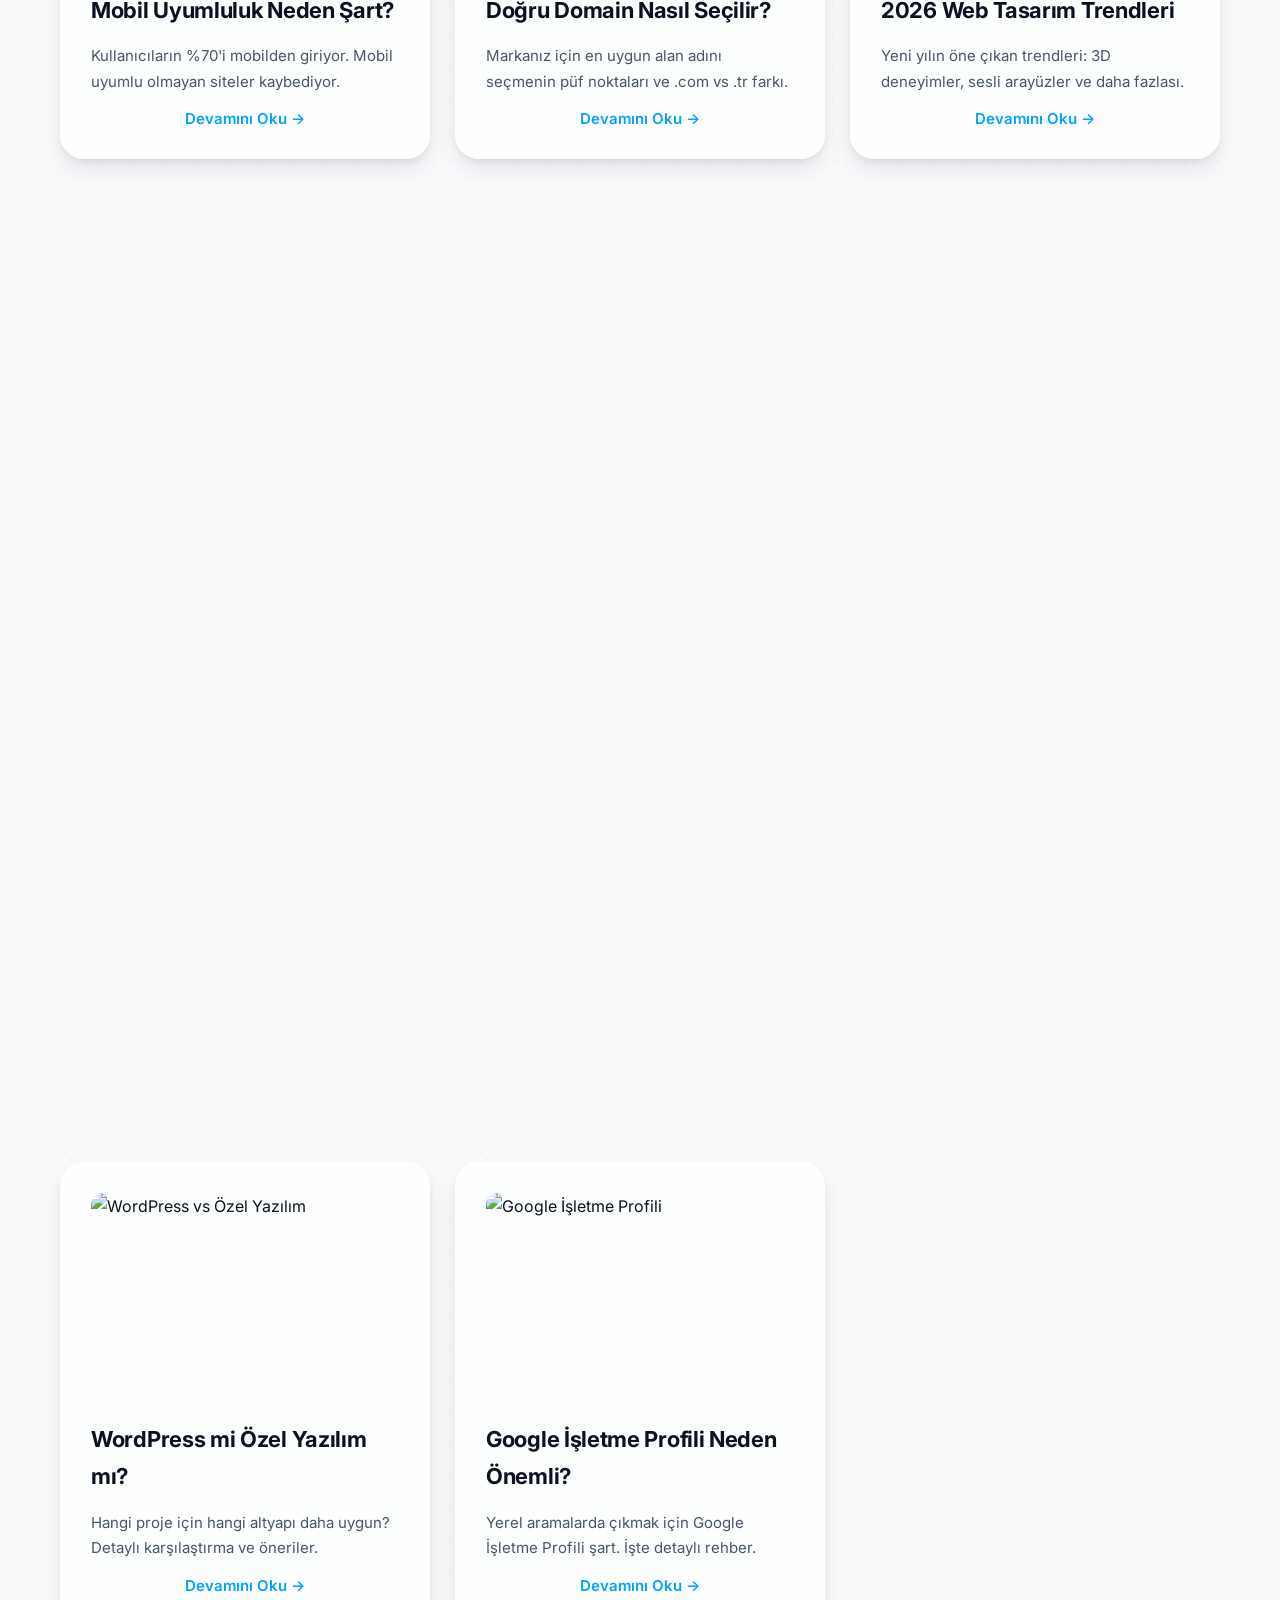
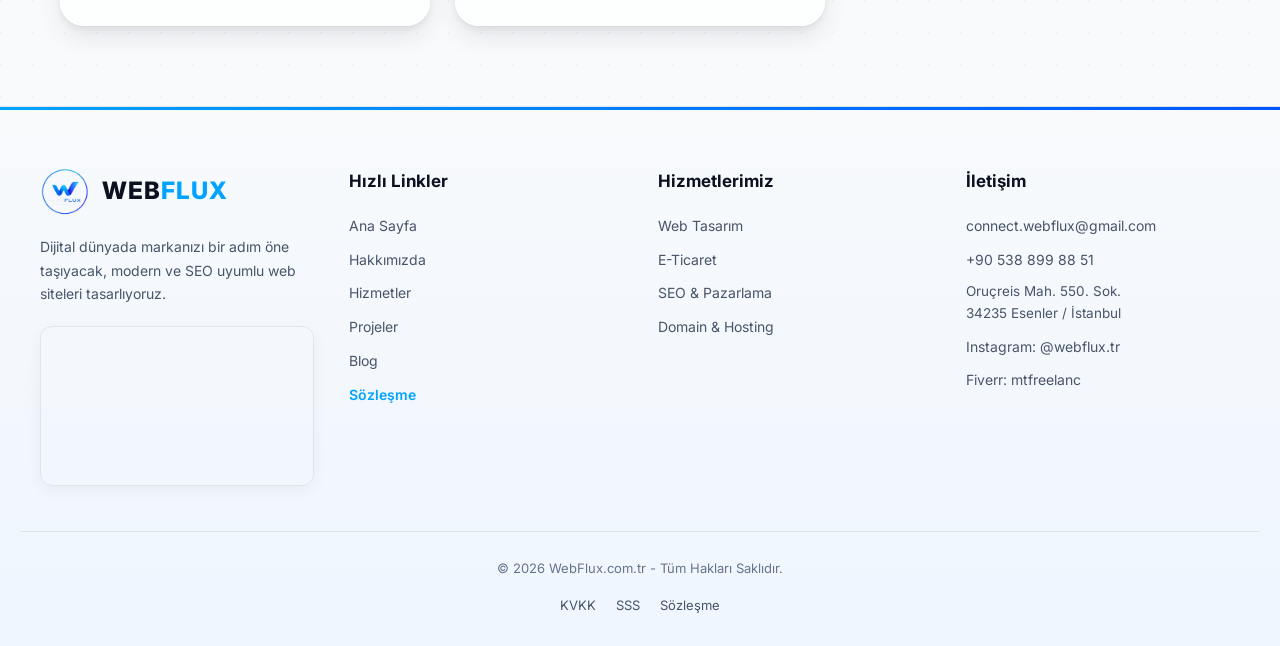
==== commit 721b85c5: "🤖 Otomatik: Blog, Sitemap, RSS ve Resim Optimizasyonu" ====
--- a/blog.html
+++ b/blog.html
@@ -50,6 +50,13 @@
 <h1 class="section-title">Blog Yazıları</h1>
 <p style="text-align:center;color:var(--text-muted);max-width:700px;margin:0 auto 60px">Web tasarım, SEO ve dijital pazarlama hakkında güncel bilgiler. Uzman ekibimizin kaleminden.</p>
 <div class="grid-3">
+    <div class="blog-card card-3d" data-title="Dijital Devrimde Yeni Sayfa: Donanım Gücü, Siber Güvenlik ve Yenilikçi Kullanıcı Deneyimi" data-description="Siber güvenlikten yeni nesil donanımlara kadar dijital dünyayı şekillendiren son gelişmeleri ve işletmeniz için stratejik web çözümlerini keşfedin." data-img="https://images.unsplash.com/photo-1544197150-b99a580bb7a8?q=80&w=800&auto=format&fit=crop" data-date="23.11.2026" data-author="WebFlux Ekibi" data-content="<h3>Dijital Devrimde Yeni Sayfa: Donanım Gücü, Siber Güvenlik ve Yenilikçi Kullanıcı Deneyimi</h3><p>Teknoloji ve dijital ekosistem, her geçen gün sınırları yeniden çizen hızlı bir dönüşüm sürecinden geçiyor. Yapay zeka devlerinin halka arz hamlelerinden sunucu mimarilerindeki fotonik devrimlere, siber tehdit istihbaratından katlanabilir ekran teknolojilerine kadar yaşanan her gelişme, dijitalde varlık gösteren şirketler için yeni fırsatlar ve sorumluluklar doğuruyor. WebFlux olarak, bu teknolojik gelişmelerin işletmelerin dijital stratejilerine ve web deneyimlerine nasıl yansıması gerektiğini sizler için derledik.</p><h3>Güvenlik ve Donanım Altyapısında Geleceğin Yapı Taşları</h3><p>Son dönemde Brandefense'in tamamladığı yeni yatırım turu, veri güvenliği ve siber tehdit istihbaratının artık lüks değil, temel bir zorunluluk olduğunu bir kez daha kanıtlıyor. Şirketlerin dijital varlıklarını koruması, müşteri güvenini inşa etmenin en kritik adımıdır. Öte yandan, Apple'ın veri merkezleri için silikon fotonik teknolojisine yönelmesi ve SoftBank'ın bellek çipi üreticilerine yönelik devasa yatırım planları, geleceğin dijital platformlarının çok daha yüksek veri işleme hızlarına ihtiyaç duyacağını gösteriyor. E-ticaret platformları ve kurumsal web siteleri için sunucu hızı ile kesintisiz güvenlik altyapısı, rekabette öne geçmenin anahtarı haline geliyor.</p><h3>Ekran Ve Arayüz Tasarımında Yeni Arayışlar: UX Nereye Evriliyor?</h3><p>Honor'un 2027 vizyonuyla duyurduğu kırışıksız katlanabilir ekran teknolojisi, mobil web tasarımının geleceğini şimdiden şekillendirmemiz gerektiğini gösteriyor. Duyarlı (responsive) tasarımlar artık sadece masaüstü ve standart akıllı telefon ekranlarıyla sınırlı değil; esnek ve katlanabilir cihazlara uyum sağlayan dinamik UX çözümleri çok yakında standart hale gelecek. Bunun yanı sıra, Windows 8'in Metro arayüzünü Chrome'a taşıyan yeni eklenti gibi trendler, kullanıcıların modüler, erişilebilir ve görsel olarak zengin bilgi kartlarına olan ilgisini canlı tutuyor. Web sitelerinde bilgi mimarisini kurgularken bu tür yenilikçi ve hızlı erişim sunan arayüz yaklaşımlarından ilham almak, kullanıcı etkileşimini doğrudan artıracaktır.</p><h3>İşletmeler İçin Stratejik Yol Haritası</h3><p>Peki, işletmeniz bu teknolojik dönüşümden nasıl faydalanabilir? İlk olarak, siber güvenlik altyapınızı güçlendirerek müşteri verilerini en üst düzeyde korumalısınız. İkinci olarak, web sitenizin sunucu yanıt sürelerini ve veri iletim hızlarını modern mimarilerle optimize etmelisiniz. Son olarak, geleceğin ekran teknolojilerine ve değişen kullanıcı alışkanlıklarına uyum sağlayacak esnek, modüler ve yenilikçi bir web tasarımına yatırım yapmalısınız. WebFlux olarak, işletmenizin dijitalde her zaman bir adım önde olması için en güncel teknolojileri modern tasarım anlayışıyla birleştiriyoruz.</p>">
+        <img src="https://images.unsplash.com/photo-1544197150-b99a580bb7a8?q=80&w=800&auto=format&fit=crop" alt="Dijital Devrimde Yeni Sayfa: Donanım Gücü, Siber Güvenlik ve Yenilikçi Kullanıcı Deneyimi" style="width:100%;height:200px;object-fit:cover;border-radius:12px;margin-bottom:20px" loading="lazy">
+        <h3>Dijital Devrimde Yeni Sayfa: Donanım Gücü, Siber Güvenlik ve Yenilikçi Kullanıcı Deneyimi</h3>
+        <p style="color:var(--text-muted);margin-bottom:15px">Siber güvenlikten yeni nesil donanımlara kadar dijital dünyayı şekillendiren son gelişmeleri ve işletmeniz için stratejik web çözümlerini keşfedin.</p>
+        <button class="project-link blog-read-more">Devamını Oku →</button>
+    </div>
+    
     <div class="blog-card card-3d" data-title="Yapay Zekanın Yeni Çağı: Kişisel Ajanlar, Ultra Hafif Web Siteleri ve Siber Güvenlik" data-description="Yapay zeka ajanları, 96 KB'lık kod mucizeleri ve reklam dolandırıcılığı tehditleri... WebFlux gözüyle yeni nesil web tasarımı ve dijital stratejileri keşfedin." data-img="https://images.unsplash.com/photo-1504384308090-c894fdcc538d?q=80&w=800&auto=format&fit=crop" data-date="22.11.2026" data-author="WebFlux Ekibi" data-content="<h3>Yapay Zekanın Yeni Çağı: Kişisel Ajanlar, Ultra Hafif Web Siteleri ve Siber Güvenlik</h3><p>Teknoloji ve web tasarımı dünyası, yapay zekanın hız kesmeyen gelişimiyle her geçen gün yeni bir boyut kazanıyor. OpenAI'ın kişisel yapay zeka ajanı Dots'u ChatGPT Plus kullanıcılarına sunması, Claude Code'un 96 KB'lık tek bir HTML dosyasına devasa bir 3D şehri sığdırması ve yeni nesil siber tehditler, dijital ekosistemin ne kadar hızlı dönüştüğünü kanıtlıyor. WebFlux olarak, işletmelerin bu dijital devrimde nasıl öne geçebileceğini inceledik.</p><h3>Ultra Hafif Web Tasarımı ve Claude Etkisi</h3><p>Son dönemde dikkat çeken en heyecan verici gelişmelerden biri, Claude ile hazırlanan ve harici hiçbir görsel veya 3D model kullanılmadan 96 KB'lık tek bir HTML dosyasına sığdırılan Atlantis projesi oldu. Bu durum, geleceğin web tasarımında performans ve kod optimizasyonunun sınır tanımayacağını gösteriyor. İşletmeler için yükleme hızı yüksek, SEO dostu ve kaynak optimizasyonu mükemmel web siteleri oluşturmak artık her zamankinden daha kritik.</p><h3>Otonom Ajanlar ve İş Akışlarında Yapay Zeka</h3><p>OpenAI'ın <strong>Dots</strong> ve <strong>ChatGPT Space</strong> güncellemeleri ile Google ve Apple'ın işletim sistemi düzeyinde çalışan yapay zeka ajanları, iş dünyasında üretim süreçlerini yeniden tanımlıyor. İşletmeler, içerik üretimi, sunum hazırlığı ve müşteri ilişkileri gibi süreçleri bu otonom ajanlarla otomatize ederek operasyonel verimliliklerini maksimuma çıkarabilir.</p><h3>Siber Güvenlik ve Reklam Bütçelerinin Korunması</h3><p>Gelişmeler sadece fırsatlardan ibaret değil. Günlük 40 milyar sahte reklam isteği üreten <strong>BADBOX 3.0</strong> botneti, dijital reklam dolandırıcılığının ulaştığı korkutucu boyutu gözler önüne seriyor. İşletmelerin dijital varlıklarını güvenceye alması, siber güvenlik protokollerini güncel tutması ve reklam bütçelerini şeffaf analiz araçlarıyla takip etmesi büyük önem taşıyor.</p><h3>WebFlux ile Dijital Geleceğe Hazırlanın</h3><p>Web tasarımı artık sadece estetikten ibaret değil; yapay zeka entegrasyonu, ultra hızlı kod yapısı ve güçlü siber güvenlik önlemleri gerektiren bütünsel bir süreçtir. WebFlux olarak, markanızı bu yeni nesil teknolojilerle güçlendirmeye ve dijital dönüşümünüzü başarıyla yönetmeye hazırız.</p>">
         <img src="https://images.unsplash.com/photo-1504384308090-c894fdcc538d?q=80&w=800&auto=format&fit=crop" alt="Yapay Zekanın Yeni Çağı: Kişisel Ajanlar, Ultra Hafif Web Siteleri ve Siber Güvenlik" style="width:100%;height:200px;object-fit:cover;border-radius:12px;margin-bottom:20px" loading="lazy">
         <h3>Yapay Zekanın Yeni Çağı: Kişisel Ajanlar, Ultra Hafif Web Siteleri ve Siber Güvenlik</h3>
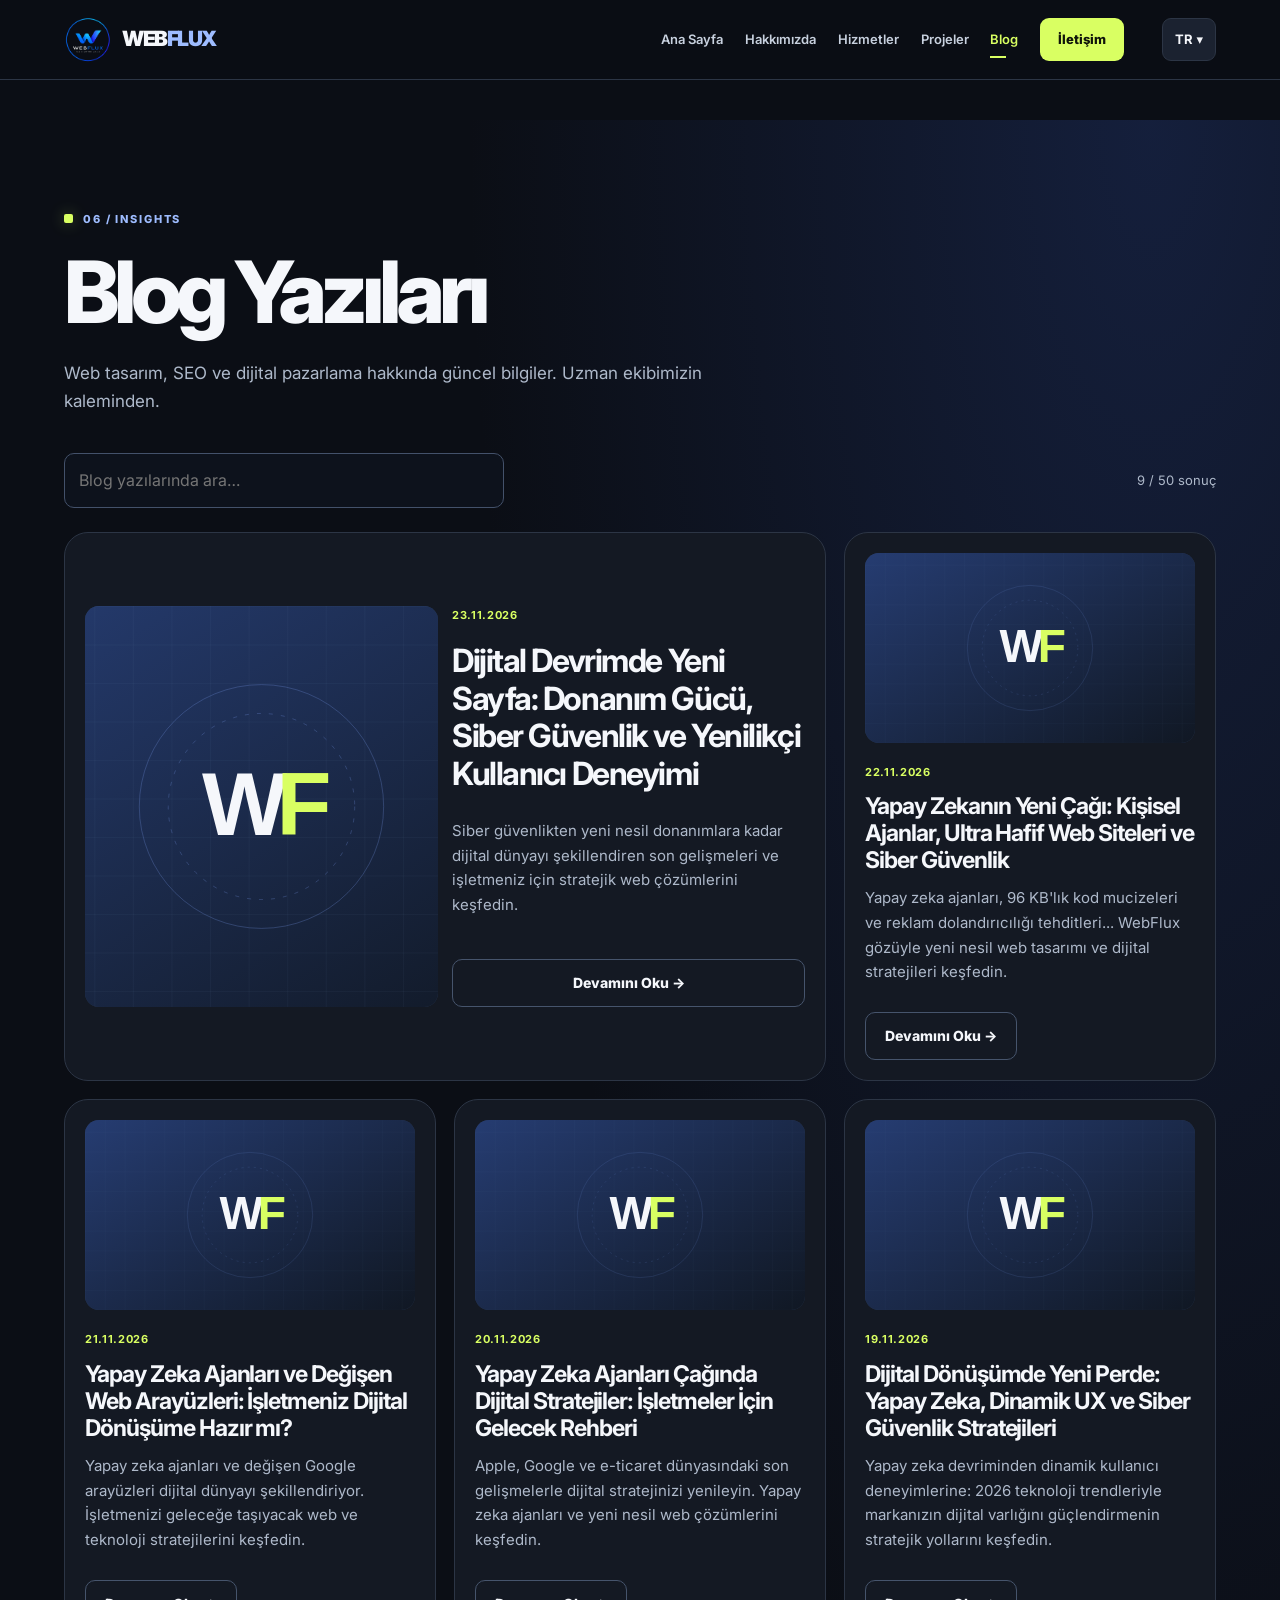
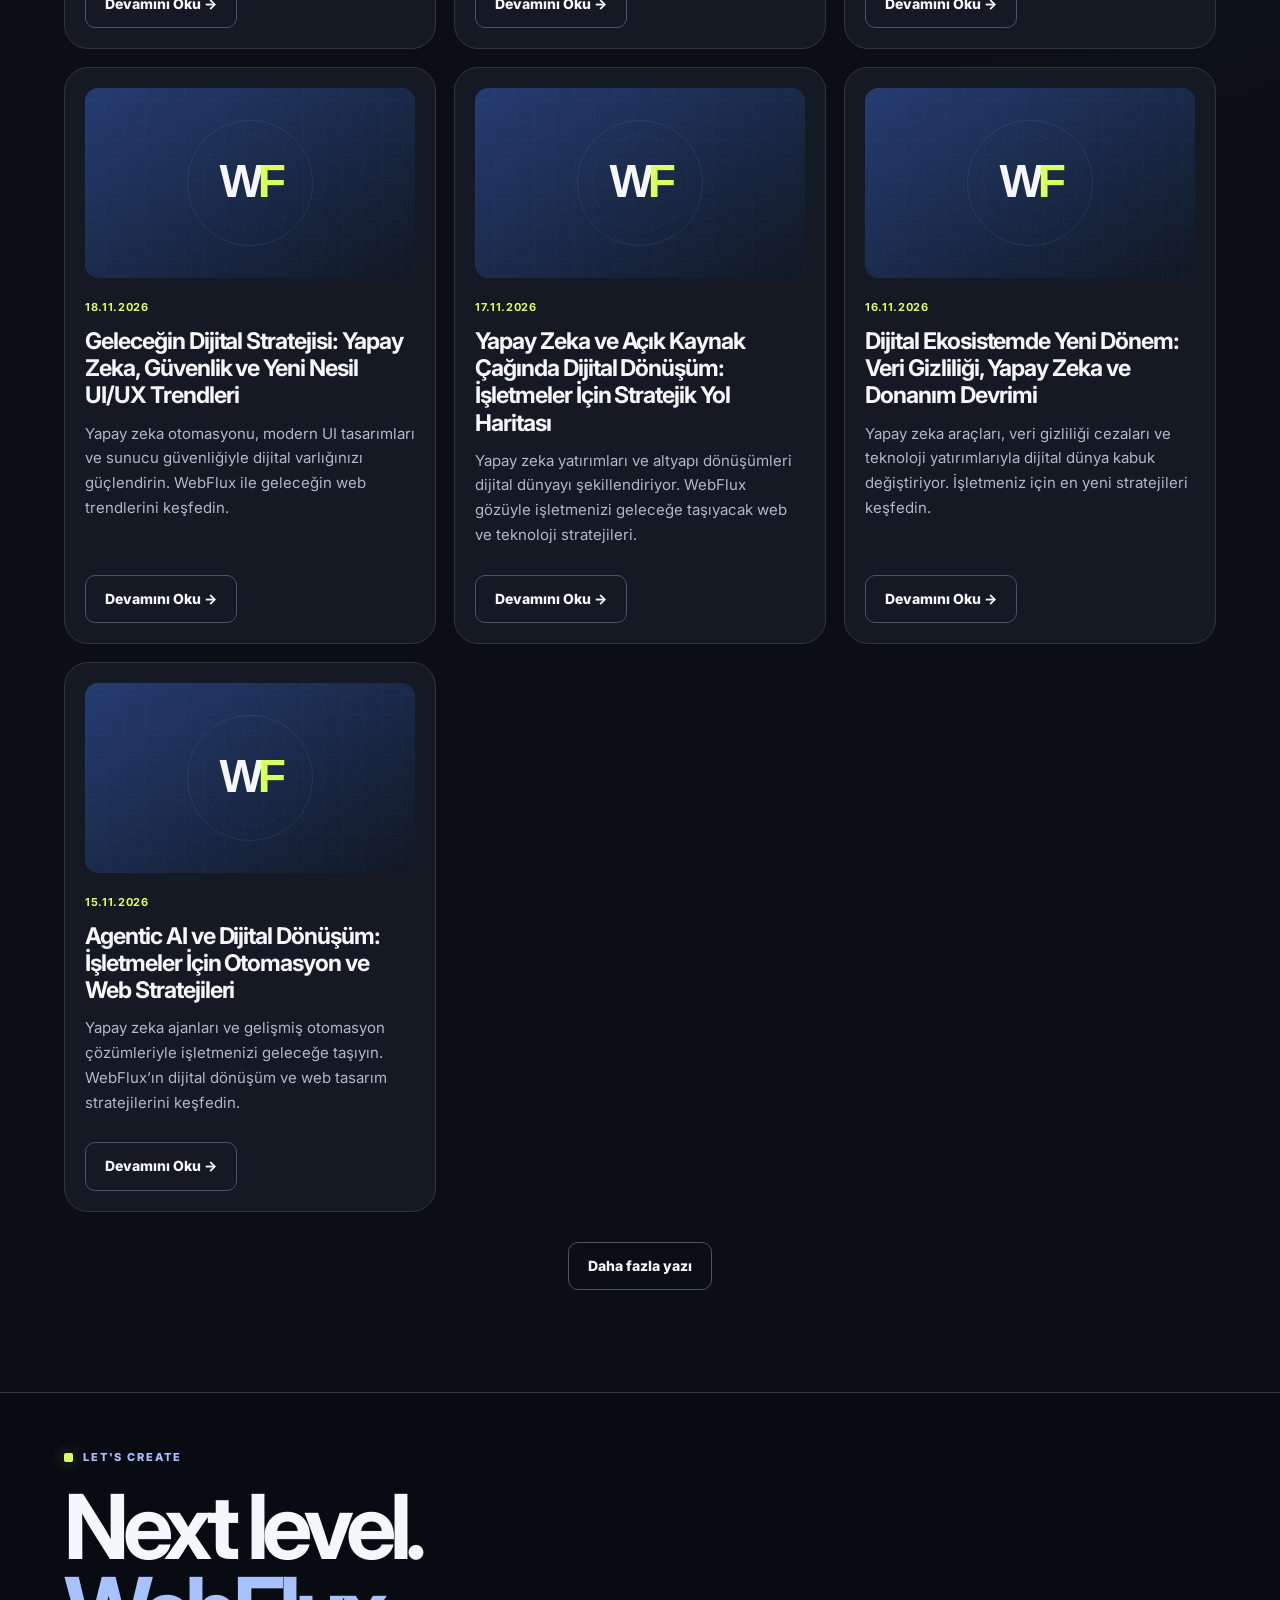
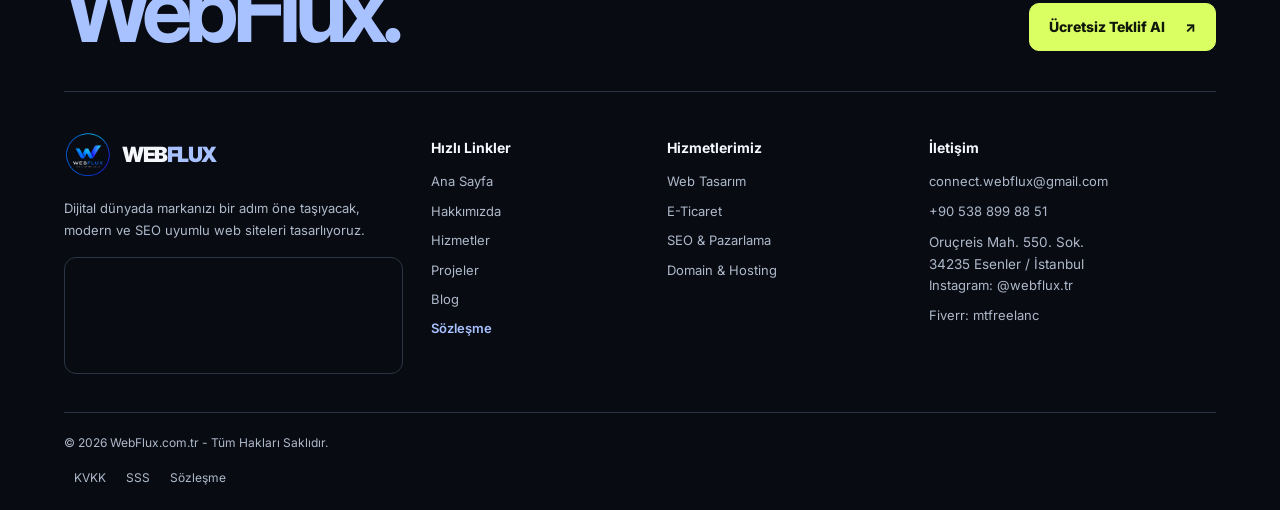
==== commit 64439588: "a" ====
--- a/blog.html
+++ b/blog.html
@@ -1,23 +1,24 @@
 <!DOCTYPE html>
-<html lang="tr" dir="ltr">
+
+<html dir="ltr" lang="tr">
 <head>
-<meta charset="UTF-8">
-<meta name="viewport" content="width=device-width,initial-scale=1.0">
-<meta name="theme-color" content="#0B1120">
+<meta charset="utf-8"/>
+<meta content="width=device-width,initial-scale=1.0" name="viewport"/>
+<meta content="#0B1120" name="theme-color"/>
 <title>Web Tasarım Blog | SEO ve E-Ticaret Rehberi | WebFlux</title>
-<meta name="description" content="Web tasarım, SEO, e-ticaret ve dijital pazarlama hakkında güncel blog yazıları. Uzman tavsiyeleri ve pratik rehberler.">
-<meta name="robots" content="index,follow">
-<link rel="canonical" href="https://webflux.com.tr/blog.html">
-<link rel="icon" type="image/x-icon" href="favicon.ico">
-<link rel="icon" type="image/png" sizes="32x32" href="favicon-32x32.png">
-<link rel="icon" type="image/png" sizes="16x16" href="favicon-16x16.png">
-<link rel="apple-touch-icon" sizes="180x180" href="apple-touch-icon.png">
-<link rel="manifest" href="site.webmanifest">
-<link rel="preconnect" href="https://fonts.googleapis.com">
-<link rel="preconnect" href="https://fonts.gstatic.com" crossorigin>
-<link rel="stylesheet" href="style.css">
-<link href="https://fonts.googleapis.com/css2?family=Inter:wght@300;400;500;600;700;800&display=swap" rel="stylesheet">
-<script async src="https://www.googletagmanager.com/gtag/js?id=G-5HSKSWRNPC"></script>
+<meta content="Web tasarım, SEO, e-ticaret ve dijital pazarlama hakkında güncel blog yazıları. Uzman tavsiyeleri ve pratik rehberler." name="description"/>
+<meta content="index,follow" name="robots"/>
+<link href="https://webflux.com.tr/blog.html" rel="canonical"/>
+<link href="favicon.ico" rel="icon" type="image/x-icon"/>
+<link href="favicon-32x32.png" rel="icon" sizes="32x32" type="image/png"/>
+<link href="favicon-16x16.png" rel="icon" sizes="16x16" type="image/png"/>
+<link href="apple-touch-icon.png" rel="apple-touch-icon" sizes="180x180"/>
+<link href="site.webmanifest" rel="manifest"/>
+<link href="https://fonts.googleapis.com" rel="preconnect"/>
+<link crossorigin="" href="https://fonts.gstatic.com" rel="preconnect"/>
+<link href="style.css?v=flux26" rel="stylesheet"/>
+<link href="https://fonts.googleapis.com/css2?family=Inter:wght@300;400;500;600;700;800&amp;display=swap" rel="stylesheet"/>
+<script async="" src="https://www.googletagmanager.com/gtag/js?id=G-5HSKSWRNPC"></script>
 <script>
 window.dataLayer = window.dataLayer || [];
 function gtag(){dataLayer.push(arguments);}
@@ -25,19 +26,19 @@
 gtag('config', 'G-5HSKSWRNPC');
 </script>
 </head>
-<body>
-<header>
-<a href="index.html" class="logo-container"><img src="logo.png" alt="WebFlux"><div class="logo-text">WEB<span>FLUX</span></div></a>
-<button class="menu-toggle">☰</button>
-<nav>
-<a href="index.html" data-i18n="nav_home">Ana Sayfa</a>
-<a href="hakkimizda.html" data-i18n="nav_about">Hakkımızda</a>
-<a href="hizmetler.html" data-i18n="nav_services">Hizmetler</a>
-<a href="projeler.html" data-i18n="nav_projects">Projeler</a>
-<a href="blog.html" class="active" data-i18n="nav_blog">Blog</a>
-<a href="iletisim.html" data-i18n="nav_contact">İletişim</a>
+<body class="page-blog">
+<a class="skip-link" href="#main-content">İçeriğe geç / Skip to content</a><header>
+<a aria-label="WebFlux" class="logo-container" href="index.html"><img alt="WebFlux" src="logo.png"/><div class="logo-text">WEB<span>FLUX</span></div></a>
+<button aria-controls="site-nav" aria-expanded="false" aria-label="Menü / Menu" class="menu-toggle"><span></span><span></span><span></span></button>
+<nav id="site-nav">
+<a data-i18n="nav_home" href="index.html">Ana Sayfa</a>
+<a data-i18n="nav_about" href="hakkimizda.html">Hakkımızda</a>
+<a data-i18n="nav_services" href="hizmetler.html">Hizmetler</a>
+<a data-i18n="nav_projects" href="projeler.html">Projeler</a>
+<a aria-current="page" class="active" data-i18n="nav_blog" href="blog.html">Blog</a>
+<a data-i18n="nav_contact" href="iletisim.html">İletişim</a>
 </nav>
-<div class="lang-selector"><button class="lang-btn" id="langToggle"><span id="currentLangLabel">TR</span> ▾</button><div class="lang-dropdown" id="langDropdown">
+<div class="lang-selector"><button aria-expanded="false" aria-label="Dil / Language" class="lang-btn" id="langToggle"><span id="currentLangLabel">TR</span> ▾</button><div class="lang-dropdown" id="langDropdown">
 <button class="lang-option" data-lang="tr">🇹🇷 Türkçe</button>
 <button class="lang-option" data-lang="en">🇬🇧 English</button>
 <button class="lang-option" data-lang="fa">🇮🇷 فارسی</button>
@@ -45,388 +46,333 @@
 <button class="lang-option" data-lang="ru">🇷🇺 Русский</button>
 </div></div>
 </header>
-
-<section class="section-container" style="margin-top:40px">
+<main id="main-content"><section class="section-container" style="margin-top:40px"><div class="section-kicker"><span></span>06 / INSIGHTS</div>
 <h1 class="section-title">Blog Yazıları</h1>
 <p style="text-align:center;color:var(--text-muted);max-width:700px;margin:0 auto 60px">Web tasarım, SEO ve dijital pazarlama hakkında güncel bilgiler. Uzman ekibimizin kaleminden.</p>
 <div class="grid-3">
-    <div class="blog-card card-3d" data-title="Dijital Devrimde Yeni Sayfa: Donanım Gücü, Siber Güvenlik ve Yenilikçi Kullanıcı Deneyimi" data-description="Siber güvenlikten yeni nesil donanımlara kadar dijital dünyayı şekillendiren son gelişmeleri ve işletmeniz için stratejik web çözümlerini keşfedin." data-img="https://images.unsplash.com/photo-1544197150-b99a580bb7a8?q=80&w=800&auto=format&fit=crop" data-date="23.11.2026" data-author="WebFlux Ekibi" data-content="<h3>Dijital Devrimde Yeni Sayfa: Donanım Gücü, Siber Güvenlik ve Yenilikçi Kullanıcı Deneyimi</h3><p>Teknoloji ve dijital ekosistem, her geçen gün sınırları yeniden çizen hızlı bir dönüşüm sürecinden geçiyor. Yapay zeka devlerinin halka arz hamlelerinden sunucu mimarilerindeki fotonik devrimlere, siber tehdit istihbaratından katlanabilir ekran teknolojilerine kadar yaşanan her gelişme, dijitalde varlık gösteren şirketler için yeni fırsatlar ve sorumluluklar doğuruyor. WebFlux olarak, bu teknolojik gelişmelerin işletmelerin dijital stratejilerine ve web deneyimlerine nasıl yansıması gerektiğini sizler için derledik.</p><h3>Güvenlik ve Donanım Altyapısında Geleceğin Yapı Taşları</h3><p>Son dönemde Brandefense'in tamamladığı yeni yatırım turu, veri güvenliği ve siber tehdit istihbaratının artık lüks değil, temel bir zorunluluk olduğunu bir kez daha kanıtlıyor. Şirketlerin dijital varlıklarını koruması, müşteri güvenini inşa etmenin en kritik adımıdır. Öte yandan, Apple'ın veri merkezleri için silikon fotonik teknolojisine yönelmesi ve SoftBank'ın bellek çipi üreticilerine yönelik devasa yatırım planları, geleceğin dijital platformlarının çok daha yüksek veri işleme hızlarına ihtiyaç duyacağını gösteriyor. E-ticaret platformları ve kurumsal web siteleri için sunucu hızı ile kesintisiz güvenlik altyapısı, rekabette öne geçmenin anahtarı haline geliyor.</p><h3>Ekran Ve Arayüz Tasarımında Yeni Arayışlar: UX Nereye Evriliyor?</h3><p>Honor'un 2027 vizyonuyla duyurduğu kırışıksız katlanabilir ekran teknolojisi, mobil web tasarımının geleceğini şimdiden şekillendirmemiz gerektiğini gösteriyor. Duyarlı (responsive) tasarımlar artık sadece masaüstü ve standart akıllı telefon ekranlarıyla sınırlı değil; esnek ve katlanabilir cihazlara uyum sağlayan dinamik UX çözümleri çok yakında standart hale gelecek. Bunun yanı sıra, Windows 8'in Metro arayüzünü Chrome'a taşıyan yeni eklenti gibi trendler, kullanıcıların modüler, erişilebilir ve görsel olarak zengin bilgi kartlarına olan ilgisini canlı tutuyor. Web sitelerinde bilgi mimarisini kurgularken bu tür yenilikçi ve hızlı erişim sunan arayüz yaklaşımlarından ilham almak, kullanıcı etkileşimini doğrudan artıracaktır.</p><h3>İşletmeler İçin Stratejik Yol Haritası</h3><p>Peki, işletmeniz bu teknolojik dönüşümden nasıl faydalanabilir? İlk olarak, siber güvenlik altyapınızı güçlendirerek müşteri verilerini en üst düzeyde korumalısınız. İkinci olarak, web sitenizin sunucu yanıt sürelerini ve veri iletim hızlarını modern mimarilerle optimize etmelisiniz. Son olarak, geleceğin ekran teknolojilerine ve değişen kullanıcı alışkanlıklarına uyum sağlayacak esnek, modüler ve yenilikçi bir web tasarımına yatırım yapmalısınız. WebFlux olarak, işletmenizin dijitalde her zaman bir adım önde olması için en güncel teknolojileri modern tasarım anlayışıyla birleştiriyoruz.</p>">
-        <img src="https://images.unsplash.com/photo-1544197150-b99a580bb7a8?q=80&w=800&auto=format&fit=crop" alt="Dijital Devrimde Yeni Sayfa: Donanım Gücü, Siber Güvenlik ve Yenilikçi Kullanıcı Deneyimi" style="width:100%;height:200px;object-fit:cover;border-radius:12px;margin-bottom:20px" loading="lazy">
-        <h3>Dijital Devrimde Yeni Sayfa: Donanım Gücü, Siber Güvenlik ve Yenilikçi Kullanıcı Deneyimi</h3>
-        <p style="color:var(--text-muted);margin-bottom:15px">Siber güvenlikten yeni nesil donanımlara kadar dijital dünyayı şekillendiren son gelişmeleri ve işletmeniz için stratejik web çözümlerini keşfedin.</p>
-        <button class="project-link blog-read-more">Devamını Oku →</button>
-    </div>
-    
-    <div class="blog-card card-3d" data-title="Yapay Zekanın Yeni Çağı: Kişisel Ajanlar, Ultra Hafif Web Siteleri ve Siber Güvenlik" data-description="Yapay zeka ajanları, 96 KB'lık kod mucizeleri ve reklam dolandırıcılığı tehditleri... WebFlux gözüyle yeni nesil web tasarımı ve dijital stratejileri keşfedin." data-img="https://images.unsplash.com/photo-1504384308090-c894fdcc538d?q=80&w=800&auto=format&fit=crop" data-date="22.11.2026" data-author="WebFlux Ekibi" data-content="<h3>Yapay Zekanın Yeni Çağı: Kişisel Ajanlar, Ultra Hafif Web Siteleri ve Siber Güvenlik</h3><p>Teknoloji ve web tasarımı dünyası, yapay zekanın hız kesmeyen gelişimiyle her geçen gün yeni bir boyut kazanıyor. OpenAI'ın kişisel yapay zeka ajanı Dots'u ChatGPT Plus kullanıcılarına sunması, Claude Code'un 96 KB'lık tek bir HTML dosyasına devasa bir 3D şehri sığdırması ve yeni nesil siber tehditler, dijital ekosistemin ne kadar hızlı dönüştüğünü kanıtlıyor. WebFlux olarak, işletmelerin bu dijital devrimde nasıl öne geçebileceğini inceledik.</p><h3>Ultra Hafif Web Tasarımı ve Claude Etkisi</h3><p>Son dönemde dikkat çeken en heyecan verici gelişmelerden biri, Claude ile hazırlanan ve harici hiçbir görsel veya 3D model kullanılmadan 96 KB'lık tek bir HTML dosyasına sığdırılan Atlantis projesi oldu. Bu durum, geleceğin web tasarımında performans ve kod optimizasyonunun sınır tanımayacağını gösteriyor. İşletmeler için yükleme hızı yüksek, SEO dostu ve kaynak optimizasyonu mükemmel web siteleri oluşturmak artık her zamankinden daha kritik.</p><h3>Otonom Ajanlar ve İş Akışlarında Yapay Zeka</h3><p>OpenAI'ın <strong>Dots</strong> ve <strong>ChatGPT Space</strong> güncellemeleri ile Google ve Apple'ın işletim sistemi düzeyinde çalışan yapay zeka ajanları, iş dünyasında üretim süreçlerini yeniden tanımlıyor. İşletmeler, içerik üretimi, sunum hazırlığı ve müşteri ilişkileri gibi süreçleri bu otonom ajanlarla otomatize ederek operasyonel verimliliklerini maksimuma çıkarabilir.</p><h3>Siber Güvenlik ve Reklam Bütçelerinin Korunması</h3><p>Gelişmeler sadece fırsatlardan ibaret değil. Günlük 40 milyar sahte reklam isteği üreten <strong>BADBOX 3.0</strong> botneti, dijital reklam dolandırıcılığının ulaştığı korkutucu boyutu gözler önüne seriyor. İşletmelerin dijital varlıklarını güvenceye alması, siber güvenlik protokollerini güncel tutması ve reklam bütçelerini şeffaf analiz araçlarıyla takip etmesi büyük önem taşıyor.</p><h3>WebFlux ile Dijital Geleceğe Hazırlanın</h3><p>Web tasarımı artık sadece estetikten ibaret değil; yapay zeka entegrasyonu, ultra hızlı kod yapısı ve güçlü siber güvenlik önlemleri gerektiren bütünsel bir süreçtir. WebFlux olarak, markanızı bu yeni nesil teknolojilerle güçlendirmeye ve dijital dönüşümünüzü başarıyla yönetmeye hazırız.</p>">
-        <img src="https://images.unsplash.com/photo-1504384308090-c894fdcc538d?q=80&w=800&auto=format&fit=crop" alt="Yapay Zekanın Yeni Çağı: Kişisel Ajanlar, Ultra Hafif Web Siteleri ve Siber Güvenlik" style="width:100%;height:200px;object-fit:cover;border-radius:12px;margin-bottom:20px" loading="lazy">
-        <h3>Yapay Zekanın Yeni Çağı: Kişisel Ajanlar, Ultra Hafif Web Siteleri ve Siber Güvenlik</h3>
-        <p style="color:var(--text-muted);margin-bottom:15px">Yapay zeka ajanları, 96 KB'lık kod mucizeleri ve reklam dolandırıcılığı tehditleri... WebFlux gözüyle yeni nesil web tasarımı ve dijital stratejileri keşfedin.</p>
-        <button class="project-link blog-read-more">Devamını Oku →</button>
-    </div>
-    
-    <div class="blog-card card-3d" data-title="Yapay Zeka Ajanları ve Değişen Web Arayüzleri: İşletmeniz Dijital Dönüşüme Hazır mı?" data-description="Yapay zeka ajanları ve değişen Google arayüzleri dijital dünyayı şekillendiriyor. İşletmenizi geleceğe taşıyacak web ve teknoloji stratejilerini keşfedin." data-img="https://images.unsplash.com/photo-1512941937669-90a1b58e7e9c?q=80&w=800&auto=format&fit=crop" data-date="21.11.2026" data-author="WebFlux Ekibi" data-content="<h3>Yapay Zeka Ajanları ve Değişen Web Arayüzleri: İşletmeniz Dijital Dönüşüme Hazır mı?</h3><p>Teknoloji dünyası, yapay zekanın sadece bir yardımcı olmaktan çıkıp süreçleri bizzat yönettiği otonom bir döneme adım atıyor. OpenAI'ın kişisel yapay zeka ajanı Dots'u daha geniş kullanıcı kitlelerine sunması ve Google'ın arama motoru ana sayfasındaki klasik 'Google'da Ara' butonunu Gemini entegrasyonuyla yenilemeye hazırlanması, dijital etkileşimlerin temelden kabuk değiştirdiğini gösteriyor.</p><h3>1. Arama Alışkanlıkları ve Arayüz Devrimi</h3><p>Google'ın masaüstü ana sayfasında radikal değişikliklere gitmesi, geleneksel arama motoru optimizasyonunun (SEO) yerini Yapay Zeka Motoru Optimizasyonuna (GEO) bıraktığının en net kanıtı. Artık kullanıcılar sadece anahtar kelimelerle arama yapmıyor; yapay zeka ile diyalog kurarak doğrudan yanıtlar alıyor. İşletmelerin web tasarımlarını ve içerik stratejilerini bu yeni diyalog tabanlı arama ekosistemine uygun yapılandırması hayati önem taşıyor.</p><h3>2. Kişisel Yapay Zeka Ajanları ve E-Ticarette Yeni Dönem</h3><p>OpenAI Dots, GPT-6.2 modelleri ve Apple ile Google'ın masaüstü otonom ajan çalışmaları, e-ticaret siteleri için yepyeni bir sayfa açıyor. Çok yakın bir gelecekte web sitelerinizi sadece kullanıcılar değil, onların adına araştırma yapan ve satın alma kararları veren yapay zeka ajanları ziyaret edecek. WebFlux olarak, işletmelerin dijital altyapılarını bu otonom ajanlarla sorunsuz iletişim kurabilecek esnek ve hızlı yapılara dönüştürmelerini tavsiye ediyoruz.</p><h3>3. Otonom Teknolojiler ve Görsel Deneyim</h3><p>Tesla'nın FSD V15 ile otonom sürüşteki kararlılığı ve HMD'nin PureView efsanesini gelişmiş kamera teknolojileriyle geri getirme hamlesi, geleceğin dijital dünyasında yüksek görsel standartların ve otonom sistemlerin belirleyici olacağını gösteriyor. Web sitelerinizde hızlı yüklenen, yüksek kaliteli görsel deneyimler sunmak mobil kullanıcı etkileşimini doğrudan artıracaktır.</p><h3>Sonuç: WebFlux ile Geleceğin Web Teknolojilerine Hazırlanın</h3><p>Webrazzi Sessions AI gibi etkinliklerde de sıkça vurgulandığı üzere, yapay zekanın gerçek kullanım senaryoları artık teoriden pratiğe dökülüyor. Dijital dönüşümün bu hızlı temposunda geride kalmamak için web platformlarınızı akıllı teknolojilerle donatmalısınız. WebFlux ajansı olarak, markanızı yapay zeka çağının yenilikçi web standartlarıyla buluşturmaya hazırız.</p>">
-        <img src="https://images.unsplash.com/photo-1512941937669-90a1b58e7e9c?q=80&w=800&auto=format&fit=crop" alt="Yapay Zeka Ajanları ve Değişen Web Arayüzleri: İşletmeniz Dijital Dönüşüme Hazır mı?" style="width:100%;height:200px;object-fit:cover;border-radius:12px;margin-bottom:20px" loading="lazy">
-        <h3>Yapay Zeka Ajanları ve Değişen Web Arayüzleri: İşletmeniz Dijital Dönüşüme Hazır mı?</h3>
-        <p style="color:var(--text-muted);margin-bottom:15px">Yapay zeka ajanları ve değişen Google arayüzleri dijital dünyayı şekillendiriyor. İşletmenizi geleceğe taşıyacak web ve teknoloji stratejilerini keşfedin.</p>
-        <button class="project-link blog-read-more">Devamını Oku →</button>
-    </div>
-    
-    <div class="blog-card card-3d" data-title="Yapay Zeka Ajanları Çağında Dijital Stratejiler: İşletmeler İçin Gelecek Rehberi" data-description="Apple, Google ve e-ticaret dünyasındaki son gelişmelerle dijital stratejinizi yenileyin. Yapay zeka ajanları ve yeni nesil web çözümlerini keşfedin." data-img="https://images.unsplash.com/photo-1551434678-e076c223a692?q=80&w=800&auto=format&fit=crop" data-date="20.11.2026" data-author="WebFlux Ekibi" data-content="<h3>Yapay Zeka Ajanları Çağında Dijital Stratejiler: İşletmeler İçin Gelecek Rehberi</h3><p>Teknoloji dünyası, yapay zeka asistanlarının sadece yanıt veren araçlar olmaktan çıkıp kullanıcılar adına işlem yapabilen otonom ajanlara dönüştüğü büyük bir kırılma noktasına tanıklık ediyor. Apple ve Google'ın işletim sistemi seviyesindeki yapay zeka hamleleri, e-ticaret trendlerindeki ani sıçramalar ve veri güvenliği gereksinimleri, işletmelerin dijital varlıklarını yeniden kurgulamasını zorunlu kılıyor. WebFlux olarak, bu yeni dönemde markanızın nasıl öne geçebileceğini analiz ettik.</p><h3>1. Otonom AI Ajanları ve Web Sitelerinin Yeni Rolü</h3><p>Apple'ın Mac bilgisayarlar için geliştirdiği yeni AI ajanı ve Google Gemini'ın masaüstü uygulamalarında "Computer Use" yeteneğiyle çok adımlı görevleri üstlenmesi, kullanıcıların web siteleriyle etkileşim biçimini değiştiriyor. Artık web siteniz sadece insan gözü için değil, yapay zeka ajanlarının sorunsuz navigasyon yapabileceği anlamsal (semantic) yapıya uygun olarak tasarlanmalıdır. İşletmeler, web sitelerinin API altyapılarını ve UX tasarımlarını yapay zeka etkileşimlerine uygun hale getirerek erken benimseyen advantage elde edebilir.</p><h3>2. Veri Gizliliği: Güven En Değerli Dijital Varlık</h3><p>Meta'nın Muse AI ajanında yaşanan veri karıştırma iddiaları, hızlı yapay zeka entegrasyonlarının getirdiği riskleri bir kez daha göz önüne serdi. Müşteri verilerini işleyen AI çözümlerinde güvenlik ve gizlilik protokolleri birinci öncelik olmalıdır. Web entegrasyonlarınızda kullanıcı verilerini izole eden, KVKK ve GDPR uyumlu sistemler kullanmak, markanızın itibarını korumanın temel şartıdır.</p><h3>3. Trend Odaklı E-Ticaret Esnekliği</h3><p>GTA 6 duyurusuyla birlikte PlayStation 5 satışlarının %88 artması, popüler kültür ve eğlence sektöründeki dalgalanmaların e-ticareti nasıl anında tetiklediğini gösteriyor. İşletmelerin, bu tür hızlı talep artışlarına yanıt verebilecek esnek bir cloud altyapısına ve dynamic landing page (dinamik açılış sayfası) mimarisine sahip olması gerekir. Ayrıca Google Play'in Türkiye'deki alternatif ödeme ve düşük komisyon düzenlemeleri gibi bölgesel avantajlar, e-ticaret dönüşüm oranlarınızı artırmak için stratejik olarak kullanılmalıdır.</p><h3>Sonuç: WebFlux ile Geleceğe Hazır Olun</h3><p>Yapay zeka ajanlarının dijital ekosisteme hakim olduğu bu yeni dönemde, statik ve yavaş web siteleri rekabet gücünü kaybediyor. WebFlux olarak, markanızı sadece bugünün değil, yarının teknolojik standartlarına göre tasarlıyor ve dijital dönüşüm yolculuğunuzda stratejik ortaklık sunuyoruz.</p>">
-        <img src="https://images.unsplash.com/photo-1551434678-e076c223a692?q=80&w=800&auto=format&fit=crop" alt="Yapay Zeka Ajanları Çağında Dijital Stratejiler: İşletmeler İçin Gelecek Rehberi" style="width:100%;height:200px;object-fit:cover;border-radius:12px;margin-bottom:20px" loading="lazy">
-        <h3>Yapay Zeka Ajanları Çağında Dijital Stratejiler: İşletmeler İçin Gelecek Rehberi</h3>
-        <p style="color:var(--text-muted);margin-bottom:15px">Apple, Google ve e-ticaret dünyasındaki son gelişmelerle dijital stratejinizi yenileyin. Yapay zeka ajanları ve yeni nesil web çözümlerini keşfedin.</p>
-        <button class="project-link blog-read-more">Devamını Oku →</button>
-    </div>
-    
-    <div class="blog-card card-3d" data-title="Dijital Dönüşümde Yeni Perde: Yapay Zeka, Dinamik UX ve Siber Güvenlik Stratejileri" data-description="Yapay zeka devriminden dinamik kullanıcı deneyimlerine: 2026 teknoloji trendleriyle markanızın dijital varlığını güçlendirmenin stratejik yollarını keşfedin." data-img="https://images.unsplash.com/photo-1587620962725-abab7fe55159?q=80&w=800&auto=format&fit=crop" data-date="19.11.2026" data-author="WebFlux Ekibi" data-content="<h3>Dijital Dönüşümde Yeni Perde: Yapay Zeka, Dinamik UX ve Siber Güvenlik Stratejileri</h3><p>Teknoloji ekosistemi hiç olmadığı kadar hızlı bir ivmeyle kabuk değiştiriyor. Yapay zeka devlerinin rekor kıran değerlemelerinden, kurumsal yazılım mimarilerini değiştiren yeni nesil yapay zeka modellerine kadar dijital dünya büyük bir dönüşümün eşiğinde. WebFlux olarak, bu teknolojik devrimin işletmelerin dijital varlıklarına ve web tasarım stratejilerine nasıl yön vermesi gerektiğini mercek altına aldık.</p><h3>1. Kurumsal Yapay Zeka ve Gelişmiş Kodlama Standartları</h3><p>Google'ın Gemini 4 Neon hamlesi ve Anthropic'in rekor kıran halka arzı, yapay zekanın artık sadece bir sohbet aracı olmadığını, doğrudan kurumsal iş akışlarının ve karmaşık web yazılımlarının omurgası haline geldiğini gösteriyor. İşletmeler için bu durum, web platformlarının artık daha akıllı, analitik karar alabilen ve kullanıcı davranışlarını anlık olarak işleyen dinamik sistemlere dönüşmesini zorunlu kılıyor. Compuvi gibi girişimlerin yükselişi de kurumsal AI entegrasyonlarının önümüzdeki dönemde standart bir gereksinim olacağını kanıtlıyor.</p><h3>2. Statik Tasarımlardan Dallanan Deneyimlere (Dynamic User Journeys)</h3><p>Oyun dünyasından web tasarımına aktarabileceğimiz en büyük UX (Kullanıcı Deneyimi) dersi, etkileşimli ve kişiselleştirilmiş akışlardır. Kullanıcı kararlarına göre biçimlenen dinamik yapılar, kullanıcıların platformda kalma süresini ve dönüşüm oranlarını doğrudan artırır. Web siteniz, her ziyaretçiye aynı kalıbı sunmak yerine; kullanıcının geçmişine, tercihlerine ve davranışlarına göre şekillenen 'dallanan bir yolculuk' sunmalıdır.</p><h3>3. Güçlü Finansal Altyapı ve Tavizsiz Veri Güvenliği</h3><p>Payhawk'ın 2 milyar dolar değerleme aşması gibi gelişmeler, e-ticaret ve kurumsal web sitelerinde finansal otomasyonun önemini vurguluyor. Ancak gelişen altyapılarla birlikte güvenlik standartları da yükseliyor. Samsung'un One UI 9.5 ile duyurduğu geri döndürülemez güvenli silme teknolojileri, dijital dünyada veri gizliliğine verilen değerin kritik bir göstergesi. Modern bir web projesi, kullanıcı verilerini en üst düzeyde koruyan, GDPR ve KVKK uyumlu ve siber tehditlere karşı tam korumalı olmak zorundadır.</p><h3>Sonuç: İşletmeniz Bu Dönüşüme Hazır mı?</h3><p>Yapay zeka modellerinin sınırları zorladığı ve kullanıcı beklentilerinin zirve yaptığı bu yeni çağda, standart bir web sitesiyle rekabet etmek imkansız hale geliyor. WebFlux olarak, markanızı geleceğin dijital dünyasına taşımak için AI destekli yazılımlar, yüksek güvenlikli altyapılar ve dönüşüm odaklı UX tasarımları sunuyoruz. Dijital stratejinizi yenilemek için bugün bizimle iletişime geçin.</p>">
-        <img src="https://images.unsplash.com/photo-1587620962725-abab7fe55159?q=80&w=800&auto=format&fit=crop" alt="Dijital Dönüşümde Yeni Perde: Yapay Zeka, Dinamik UX ve Siber Güvenlik Stratejileri" style="width:100%;height:200px;object-fit:cover;border-radius:12px;margin-bottom:20px" loading="lazy">
-        <h3>Dijital Dönüşümde Yeni Perde: Yapay Zeka, Dinamik UX ve Siber Güvenlik Stratejileri</h3>
-        <p style="color:var(--text-muted);margin-bottom:15px">Yapay zeka devriminden dinamik kullanıcı deneyimlerine: 2026 teknoloji trendleriyle markanızın dijital varlığını güçlendirmenin stratejik yollarını keşfedin.</p>
-        <button class="project-link blog-read-more">Devamını Oku →</button>
-    </div>
-    
-    <div class="blog-card card-3d" data-title="Geleceğin Dijital Stratejisi: Yapay Zeka, Güvenlik ve Yeni Nesil UI/UX Trendleri" data-description="Yapay zeka otomasyonu, modern UI tasarımları ve sunucu güvenliğiyle dijital varlığınızı güçlendirin. WebFlux ile geleceğin web trendlerini keşfedin." data-img="https://images.unsplash.com/photo-1551434678-e076c223a692?q=80&w=800&auto=format&fit=crop" data-date="18.11.2026" data-author="WebFlux Ekibi" data-content="<h3>Geleceğin Dijital Stratejisi: Yapay Zeka, Güvenlik ve Yeni Nesil UI/UX Trendleri</h3><p>Teknoloji dünyası her geçen gün daha hızlı kabuk değiştiriyor. Yapay zekanın fiziksel ve dijital dünyadaki hakimiyetinden, kullanıcı arayüzlerindeki estetik devrimlere ve altyapı güvenliğine kadar geniş bir yelpazede yenilikler yaşanıyor. WebFlux olarak, işletmelerin bu dönüşümde nasıl öne geçebileceğini ve dijital varlıklarını nasıl geleceğe hazırlayabileceğini analiz ettik.</p><h3>1. Tasarımda Estetik ve Cam Efekti: UI/UX Standartları Yükseliyor</h3><p>Samsung’un One UI 10 arayüzünde gördüğümüz buzlu cam ve bulanıklaştırılmış katman efektleri ile Huawei’nin moda dünyasıyla harmanladığı estetik yaklaşım, dijital tasarımın yönünü açıkça gösteriyor: Modern, derinliği olan ve premium hissettiren arayüzler. İşletmeler için web siteleri artık sadece bilgi veren sayfalar değil, markanın vitrinidir. Sitenizde mikro etkileşimler, akıcı geçişler ve modern cam (glassmorphism) efektleri kullanarak kullanıcı bağlılığını artırabilirsiniz.</p><h3>2. Yapay Zeka ve Otonom Görevler: Müşteri Deneyiminde Yeni Çağ</h3><p>Genesis AI'ın aldığı devasa yatırım ve Google'ın Gemini Tasks özelliğini genişletmesi, yapay zekanın basit bir sohbet robotundan 'görev üstlenen otonom asistanlara' dönüştüğünü kanıtlıyor. E-ticaret platformları ve kurumsal web siteleri, kullanıcı adına işlem yapabilen akıllı yapay zeka entegrasyonlarını hızla benimsemelidir. Kullanıcının aradığı ürünü bulan, siparişini yöneten veya randevusunu planlayan yapay zeka sistemleri, dönüşüm oranlarını doğrudan etkileyecektir.</p><h3>3. Altyapı Güvenliği ve Kesintisiz Hizmetin Önemi</h3><p>Apple gibi devlerin bile yaşadığı iCloud kesintileri ve Microsoft'un Windows Server 2028 ile getirdiği 'ilk andan itibaren sıkılaştırılmış güvenlik' yaklaşımı, dijital altyapının ne kadar kritik olduğunu gösteriyor. Bir e-ticaret sitesinin veya kurumsal platformun birkaç dakikalık kesintisi bile ciddi finansal ve itibar kayıplarına yol açabilir. İşletmeler, modern web projelerinde sıfır güven (Zero Trust) mimarisine dayalı, yüksek erişilebilirliğe sahip cloud altyapılarına yatırım yapmalıdır.</p><h3>Sonuç: İşletmeniz İçin Stratejik Yol Haritası</h3><p>Geleceğin dijital dünyasında başarılı olmak; şık bir tasarım, akıllı yapay zeka entegrasyonları ve sarsılmaz bir güvenlik altyapısının birleşimiyle mümkündür. WebFlux olarak, markanızın dijital varlığını en son teknoloji ve tasarım trendleriyle güçlendirmek için yanınızdayız.</p>">
-        <img src="https://images.unsplash.com/photo-1551434678-e076c223a692?q=80&w=800&auto=format&fit=crop" alt="Geleceğin Dijital Stratejisi: Yapay Zeka, Güvenlik ve Yeni Nesil UI/UX Trendleri" style="width:100%;height:200px;object-fit:cover;border-radius:12px;margin-bottom:20px" loading="lazy">
-        <h3>Geleceğin Dijital Stratejisi: Yapay Zeka, Güvenlik ve Yeni Nesil UI/UX Trendleri</h3>
-        <p style="color:var(--text-muted);margin-bottom:15px">Yapay zeka otomasyonu, modern UI tasarımları ve sunucu güvenliğiyle dijital varlığınızı güçlendirin. WebFlux ile geleceğin web trendlerini keşfedin.</p>
-        <button class="project-link blog-read-more">Devamını Oku →</button>
-    </div>
-    
-    <div class="blog-card card-3d" data-title="Yapay Zeka ve Açık Kaynak Çağında Dijital Dönüşüm: İşletmeler İçin Stratejik Yol Haritası" data-description="Yapay zeka yatırımları ve altyapı dönüşümleri dijital dünyayı şekillendiriyor. WebFlux gözüyle işletmenizi geleceğe taşıyacak web ve teknoloji stratejileri." data-img="https://images.unsplash.com/photo-1518770660439-4636190af475?q=80&w=800&auto=format&fit=crop" data-date="17.11.2026" data-author="WebFlux Ekibi" data-content="<h3>Yapay Zeka ve Açık Kaynak Çağında Dijital Dönüşüm: İşletmeler İçin Stratejik Yol Haritası</h3><h3>Yapay Zeka Yatırımları ve Dijital Ekosistemin Yeni Yüzü</h3><p>Teknoloji dünyası son derece hızlı bir dönüşüm sürecinden geçiyor. Isomorphic Labs'in 5 milyar dolarlık devasa yatırım turu ve kurumsal yapay zeka girişimi Noeri'nin aldığı 110 milyon dolarlık fonlama, yapay zekanın artık sadece bir trend değil, modern iş dünyasının ana omurgası haline geldiğini kanıtlıyor. İşletmeler için bu durum, dijital platformlarını ve web altyapılarını yapay zeka entegrasyonlarına hazır hale getirme zorunluluğunu beraberinde getiriyor.</p><h3>Kullanıcı Deneyiminde Yeni Perde: Akıllı Asistanlar ve Esnek Arayüzler</h3><p>Google Haritalar'ın Gemini destekli 'Ask Maps' özelliği ile sohbet tabanlı randevu ve planlama dönemini başlatması, kullanıcıların dijital etkileşim alışkanlıklarının değiştiğini gösteriyor. Artık kullanıcılar statik sayfalar yerine etkileşimli, anlık çözüm sunan dinamik arayüzler talep ediyor. WebFlux olarak vurguladığımız gibi, modern web tasarımlarının bu tür akıllı asistanlarla uyumlu çalışabilmesi ve kullanıcı odaklı mikro etkileşimler sunması gerekiyor. Nitekim Huawei Watch Air sızıntılarında gördüğümüz ultra ince ve esnek tasarım anlayışı, web sitelerinin de her türlü cihaz ekranında aynı kusursuzlukta çalışması gerektiğinin altını çiziyor.</p><h3>Güçlü Altyapı ve Açık Kaynak Standardı</h3><p>Microsoft'un Azure süper bilgisayarları da dahil olmak üzere dünyadaki en güçlü 500 sistemin tamamının Linux işletim sistemine geçmesi, performans, güvenlik ve esnekliğin dijital altyapılardaki önemini bir kez daha gösterdi. İşletmelerin web projelerinde ölçeklenebilir ve açık standartlara dayalı mimarileri tercih etmesi, uzun vadeli başarı için kritik bir adımdır.</p><h3>WebFlux ile Geleceğin Web Stratejisini İnşa Edin</h3><p>Bu gelişmeler ışığında işletmenizi geleceğe taşımak için şu stratejik adımları atabilirsiniz:</p><ul><li><strong>Yapay Zeka Odaklı UX Entegrasyonu:</strong> Web sitenizi sadece bilgi veren bir vitrin olmaktan çıkarıp müşteri taleplerini anında çözen akıllı asistanlarla donatın.</li><li><strong>Performans ve Altyapı Optimize Çalışmaları:</strong> Süper bilgisayar dünyasındaki gibi açık kaynaklı, esnek ve yüksek hızlı sunucu altyapılarına yatırım yapın.</li><li><strong>Mobil ve Minimal Tasarım:</strong> Donanım dünyasındaki incelik ve sadelik trendini web sitenizin arayüz tasarımıyla birleştirerek kullanıcıyı yormayan akıcı deneyimler sunun.</li></ul><p>WebFlux olarak, markanızın dijital varlığını en son teknolojik standartlara uyarlamak ve dönüşüm oranlarınızı artırmak için yanınızdayız.</p>">
-        <img src="https://images.unsplash.com/photo-1518770660439-4636190af475?q=80&w=800&auto=format&fit=crop" alt="Yapay Zeka ve Açık Kaynak Çağında Dijital Dönüşüm: İşletmeler İçin Stratejik Yol Haritası" style="width:100%;height:200px;object-fit:cover;border-radius:12px;margin-bottom:20px" loading="lazy">
-        <h3>Yapay Zeka ve Açık Kaynak Çağında Dijital Dönüşüm: İşletmeler İçin Stratejik Yol Haritası</h3>
-        <p style="color:var(--text-muted);margin-bottom:15px">Yapay zeka yatırımları ve altyapı dönüşümleri dijital dünyayı şekillendiriyor. WebFlux gözüyle işletmenizi geleceğe taşıyacak web ve teknoloji stratejileri.</p>
-        <button class="project-link blog-read-more">Devamını Oku →</button>
-    </div>
-    
-    <div class="blog-card card-3d" data-title="Dijital Ekosistemde Yeni Dönem: Veri Gizliliği, Yapay Zeka ve Donanım Devrimi" data-description="Yapay zeka araçları, veri gizliliği cezaları ve teknoloji yatırımlarıyla dijital dünya kabuk değiştiriyor. İşletmeniz için en yeni stratejileri keşfedin." data-img="https://images.unsplash.com/photo-1620712943543-bcc4688e7485?q=80&w=800&auto=format&fit=crop" data-date="16.11.2026" data-author="WebFlux Ekibi" data-content="<h3>Dijital Ekosistemde Yeni Dönem: Veri Gizliliği, Yapay Zeka ve Donanım Devrimi</h3><p>Günümüz teknoloji dünyası, baş döndürücü bir hızla biçim değiştirmeye devam ediyor. Veri güvenliğinden yapay zekanın iş süreçlerine entegrasyonuna, donanım yatırımlarından kullanıcı deneyimi standartlarına kadar yaşanan son gelişmeler, işletmelerin dijital varlıklarını yeniden gözden geçirmesini zorunlu kılıyor. WebFlux olarak, haftanın öne çıkan teknoloji başlıklarını ve bu gelişmelerin işletmenizin dijital stratejisine etkilerini sizler için analiz ettik.</p><h3>Veri Gizliliği ve Kullanıcı Güveni: Meta Örneğinden Çıkarılacak Dersler</h3><p>Meta'nın İtalya'da fotoğraf ve videolara yetkisiz erişim gerekçesiyle aldığı 805 milyon euro'luk dev ceza, dijital dünyada veri şeffaflığının artık bir tercih değil, hayati bir gereklilik olduğunu bir kez daha kanıtladı. E-ticaret siteleri ve web platformları için kullanıcı izni süreçlerini şeffaf kılmak, açık rıza mekanizmalarını doğru kurgulamak ve KVKK/GDPR standartlarına tam uyum sağlamak, marka itibarının temel taşıdır. Web tasarımında kullanıcı odaklı ve güven veren bir UX (Kullanıcı Deneyimi) yaklaşımı benimsemek, müşteri sadakatini doğrudan artırmaktadır.</p><h3>Yapay Zeka ve Sesli Teknolojilerle Operasyonel Verimlilik</h3><p>ElevenLabs'ın duyurduğu yeni <strong>ElevenAI</strong> uygulaması ve Apple'ın 2027 planlarında yer alan Siri entegrasyonlu akıllı gözlükler, yapay zekanın ve sesli komutların iş hayatının merkezine yerleştiğini gösteriyor. İşletmelerin toplantı yönetiminden müşteri hizmetlerine kadar her alanda yapay zeka ajanlarından faydalanması operasyonel maliyetleri ciddi oranda düşürüyor. Web sitelerinizde ve dijital platformlarınızda akıllı chatbotlar ve sesli arama altyapılarına yer vermek, geleceğin kullanıcı alışkanlıklarına bugün uyum sağlamanızı sağlar.</p><h3>Altyapı ve Güvenlik: Sürdürülebilir Dijital Varlığın Temeli</h3><p>SK Hynix'in Güney Kore'de yükselen 50 katlı devasa çip fabrikası yatırımı ve Microsoft'un Windows lisans hataları için yayınladığı acil güvenlik yamaları, dijital dünyada altyapı ve yazılım güncelliğinin önemini vurguluyor. Tesla'nın giriş segmenti Model Y sürümünü kaldırarak menzil ve hıza odaklanan yeni fiyatlandırma stratejisi ise pazardaki değer odaklı dönüşümü simgeliyor. İşletmeniz için güçlü, hızlı ve kesintisiz bir web altyapısı sunmak, potansiyel müşterilerinizi kaybetmemeniz adına en kritik yatırımdır.</p><h3>WebFlux ile Geleceğin Web Stratejisini İnşa Edin</h3><p>Teknolojideki bu hızlı dönüşüm karşısında işletmenizin geride kalmaması için web altyapınızı, veri güvenliği protokollerinizi ve kullanıcı deneyiminizi sürekli güncellemelisiniz. WebFlux olarak; modern web tasarımı, yüksek performanslı altyapı çözümleri ve yapay zeka destekli dijital stratejilerimizle markanızı geleceğe hazırlıyoruz.</p>">
-        <img src="https://images.unsplash.com/photo-1620712943543-bcc4688e7485?q=80&w=800&auto=format&fit=crop" alt="Dijital Ekosistemde Yeni Dönem: Veri Gizliliği, Yapay Zeka ve Donanım Devrimi" style="width:100%;height:200px;object-fit:cover;border-radius:12px;margin-bottom:20px" loading="lazy">
-        <h3>Dijital Ekosistemde Yeni Dönem: Veri Gizliliği, Yapay Zeka ve Donanım Devrimi</h3>
-        <p style="color:var(--text-muted);margin-bottom:15px">Yapay zeka araçları, veri gizliliği cezaları ve teknoloji yatırımlarıyla dijital dünya kabuk değiştiriyor. İşletmeniz için en yeni stratejileri keşfedin.</p>
-        <button class="project-link blog-read-more">Devamını Oku →</button>
-    </div>
-    
-    <div class="blog-card card-3d" data-title="Agentic AI ve Dijital Dönüşüm: İşletmeler İçin Otomasyon ve Web Stratejileri" data-description="Yapay zeka ajanları ve gelişmiş otomasyon çözümleriyle işletmenizi geleceğe taşıyın. WebFlux’ın dijital dönüşüm ve web tasarım stratejilerini keşfedin." data-img="https://images.unsplash.com/photo-1516321318423-f06f85e504b3?q=80&w=800&auto=format&fit=crop" data-date="15.11.2026" data-author="WebFlux Ekibi" data-content="<h3>Agentic AI ve Dijital Dönüşüm: İşletmeler İçin Otomasyon ve Web Stratejileri</h3><p>Son dönemde teknoloji dünyasında yaşanan gelişmeler, yapay zekanın sadece bir yardımcı araç olmaktan çıkıp süreçleri doğrudan yöneten otonom bir aktör haline geldiğini gösteriyor. LangChain’in 300 milyon dolarlık dev yatırımı ve DCase gibi platformların Agentic AI entegrasyonları, dijital iş süreçlerinin geleceğine ışık tutuyor.</p><h3>Yapay Zeka Ajanları İş Süreçlerini Nasıl Değiştiriyor?</h3><p>Geleneksel kurumsal web siteleri ve e-ticaret platformları, kullanıcı taleplerini toplayıp ilgili ekiplere iletmekle sınırlıydı. Ancak yeni nesil Agentic AI çözümleri, gelen talepleri kendi kendine analiz edip doğrudan çözüme kavuşturma yeteneğine sahip. Bu durum, web platformlarının sadece birer dijital vitrin değil, aynı zamanda 7/24 çalışan otonom operasyon merkezlerine dönüşmesini sağlıyor.</p><h3>Yükselen Görsel Standartlar ve Kullanıcı Deneyimi</h3><p>Ekran ve kamera teknolojilerindeki hızlı ilerlemeler, kullanıcıların dijital mecralardaki görsel kalite beklentisini her geçen gün artırıyor. İşletmelerin hem bu yüksek çözünürlüklü ekran standartlarına uyum sağlayan ultra hızlı web tasarımlarına hem de arka planda kesintisiz çalışan akıllı entegrasyonlara yatırım yapması kritik bir hal alıyor.</p><h3>WebFlux ile Dijital Geleceğe Adım Atın</h3><p>WebFlux olarak, markaların bu teknolojik dönüşüme hızla adapte olmasını sağlıyoruz. Kullanıcı deneyimini (UX) modern yapay zeka otomasyonlarıyla birleştirerek, web projenizi yüksek dönüşüm sağlayan akıllı bir iş aracına dönüştürüyoruz. Geleceğin dijital dünyasında rekabet avantajı yakalamak için web altyapınızı şimdiden güçlendirin.</p>">
-        <img src="https://images.unsplash.com/photo-1516321318423-f06f85e504b3?q=80&w=800&auto=format&fit=crop" alt="Agentic AI ve Dijital Dönüşüm: İşletmeler İçin Otomasyon ve Web Stratejileri" style="width:100%;height:200px;object-fit:cover;border-radius:12px;margin-bottom:20px" loading="lazy">
-        <h3>Agentic AI ve Dijital Dönüşüm: İşletmeler İçin Otomasyon ve Web Stratejileri</h3>
-        <p style="color:var(--text-muted);margin-bottom:15px">Yapay zeka ajanları ve gelişmiş otomasyon çözümleriyle işletmenizi geleceğe taşıyın. WebFlux’ın dijital dönüşüm ve web tasarım stratejilerini keşfedin.</p>
-        <button class="project-link blog-read-more">Devamını Oku →</button>
-    </div>
-    
-    <div class="blog-card card-3d" data-title="Yapay Zeka Ajanları ve İş Süreçlerinde Dijital Dönüşüm Çağı" data-description="Yapay zeka ajanları ve dijital dönüşüm trendleriyle işletmenizi geleceğe taşıyın. WebFlux uzmanlığından stratejik web ve teknoloji tavsiyeleri." data-img="https://images.unsplash.com/photo-1507238691740-187a5b1d37b8?q=80&w=800&auto=format&fit=crop" data-date="14.11.2026" data-author="WebFlux Ekibi" data-content="<h3>Yapay Zeka Ajanları ve İş Süreçlerinde Dijital Dönüşüm Çağı</h3><p>Teknoloji dünyası, yapay zekanın sadece bir 'yardımcı' olmaktan çıkıp süreçleri doğrudan yöneten 'otonom ajanlara' dönüştüğü tarihi bir kırılma noktasından geçiyor. DCase'in kurumsal süreçlere Agentic AI entegrasyonu ve LangChain'in 3 milyar dolar değerleme ile 300 milyon dolar yatırım alması, bu dönüşümün en somut kanıtları arasında yer alıyor. WebFlux olarak, işletmelerin bu yeni nesil teknolojileri web platformlarına ve dijital stratejilerine nasıl entegre edebileceğini inceliyoruz.</p><h3>Ajan Yapay Zeka (Agentic AI) ile Kurumsal Verimlilik</h3><p>Geleneksel destek sistemleri talepleri yalnızca kaydederken, otonom ajanlar iş süreçlerini anlık olarak analiz edip çözüme kavuşturuyor. İşletmeniz için bu durum; müşteri ilişkileri yönetiminden (CRM) e-ticaret stok takibine kadar her noktada kesintisiz ve hızlı bir kullanıcı deneyimi anlamına gelir. Web sitenize entegre edilecek akıllı altyapılar, operasyonel maliyetlerinizi düşürürken dönüşüm oranlarınızı artırabilir.</p><h3>Etik ve İnsan Odaklı Teknoloji Kullanımı</h3><p>CD Projekt Red’in oyun dünyasındaki seslendirme süreçlerinde yapay zekayı insan emeğini tamamlayıcı bir unsur olarak kullanması, teknolojinin etik sınırlarını doğru çizmenin önemini gösteriyor. İşletmeler, yapay zekayı insan kaynağının yerine tamamen koymak yerine, çalışanların yetkinliklerini artıran bir kaldıraç olarak konumlandırmalıdır. Şeffaf ve etik bir dijital varlık, markanıza olan güveni pekiştirir.</p><h3>Hızlı Etkileşim ve Modern Web Tasarımı</h3><p>WhatsApp'ın yeni anlık paylaşım özellikleri ve Gemini ile Anthropic cephesindeki hızlı güncellemeler, kullanıcıların artık 'hız' ve 'kolaylık' beklediğini bir kez daha kanıtlıyor. Modern web tasarımında mikro etkileşimler, yıldırım hızında açılan sayfalar ve sezgisel arayüzler artık bir lüks değil, zorunluluktur. WebFlux ile işletmenizi bu dönüşümün öncülerinden biri haline getirebilir, geleceğin dijital dünyasında sağlam bir yer edinebilirsiniz.</p>">
-        <img src="https://images.unsplash.com/photo-1507238691740-187a5b1d37b8?q=80&w=800&auto=format&fit=crop" alt="Yapay Zeka Ajanları ve İş Süreçlerinde Dijital Dönüşüm Çağı" style="width:100%;height:200px;object-fit:cover;border-radius:12px;margin-bottom:20px" loading="lazy">
-        <h3>Yapay Zeka Ajanları ve İş Süreçlerinde Dijital Dönüşüm Çağı</h3>
-        <p style="color:var(--text-muted);margin-bottom:15px">Yapay zeka ajanları ve dijital dönüşüm trendleriyle işletmenizi geleceğe taşıyın. WebFlux uzmanlığından stratejik web ve teknoloji tavsiyeleri.</p>
-        <button class="project-link blog-read-more">Devamını Oku →</button>
-    </div>
-    
-    <div class="blog-card card-3d" data-title="Dijital Ticarette Yeni Kurallar: Kasım Stratejileri, Katlanabilir Ekranlar ve Performans Devrimi" data-description="Kasım e-ticaret stratejilerinden katlanabilir ekran UX çözümlerine; dijital dünyadaki son gelişmeleri ve işletmenize özel fırsatları WebFlux ile inceleyin." data-img="https://images.unsplash.com/photo-1551288049-bebda4e38f71?q=80&w=800&auto=format&fit=crop" data-date="13.11.2026" data-author="WebFlux Ekibi" data-content="<h3>Dijital Ticarette Yeni Kurallar: Kasım Stratejileri, Katlanabilir Ekranlar ve Performans Devrimi</h3><p>Hızla değişen dijital ekosistemde başarılı olmak, yalnızca trendleri takip etmeyi değil, bu trendleri stratejik bir avantaja dönüştürmeyi gerektiriyor. Son günlerde e-ticaretten yapay zekaya, yeni nesil mobil cihazlardan teknoloji yatırımlarına kadar yaşanan gelişmeler, işletmelerin dijital varlıklarını yeniden gözden geçirmeleri gerektiğini gösteriyor.</p><h3>Erken Harekete Geçenler Kazanıyor: E-Ticarette Kasım Kampanyaları</h3><p>Her yıl Kasım ayında e-ticaret dünyasında yaşanan rekabet bu yıl boyut değiştirdi. Tüketici alışkanlıkları, alışveriş kararının büyük gün gelmeden önce alındığını ortaya koyuyor. İşletmelerin sadece büyük indirim gününe odaklanmak yerine, kampanya öncesinde kullanıcı deneyimini (UX) optimize etmesi, dönüşüm odaklı açılış sayfaları (landing page) hazırlaması ve erken dönem pazarlama kurgularına yatırım yapması kritik önem taşıyor.</p><h3>Katlanabilir Ekranlar ve Değişen UX Standartları</h3><p>iPhone Duo gibi katlanabilir teknolojilerin günlük kullanıma entegre olması, web tasarımı ve mobil arayüz geliştirme süreçlerinde yeni bir sayfa açıyor. 5.4 inçlik dış ekrandan 7.6 inçlik iç ekrana geçiş gibi dinamik ekran boyutları, klasik duyarlı (responsive) tasarımın ötesine geçerek esnek ve adaptif arayüz ihtiyaçlarını doğuruyor. Markaların kullanıcılarına her ekran formunda kesintisiz bir akış sunması artık bir lüks değil, zorunluluktur.</p><h3>Performans Optimizasyonu ve Veri Odaklı Altyapı</h3><p>DLSS 5 teknolojisindeki inanılmaz performans artışı ve Databento gibi fintech girişimlerine yapılan dev yatırımlar, dijital dünyanın iki temel direğini işaret ediyor: Hız ve Veri Gücü. Web sitelerinizin yüklenme hızları, kod optimizasyonları ve altyapı performansı, tıpkı grafik motorlarında olduğu gibi doğrudan kullanıcı tutundurma oranlarınızı ve arama motoru sıralamalarınızı belirler.</p><h3>WebFlux İle İşletmenizi Geleceğe Taşıyın</h3><p>Lojistik maliyetlerindeki dalgalanmalar ve çocuk odaklı teknolojilere yapılan yatırımlar gösteriyor ki, her sektör kendi dijital dönüşümünü hızlandırmak zorunda. WebFlux olarak, işletmenizin yalnızca bugün değil, geleceğin teknolojilerine de hazır bir dijital vitrine sahip olması için yenilikçi web tasarım ve e-ticaret çözümleri sunuyoruz.</p>">
-        <img src="https://images.unsplash.com/photo-1551288049-bebda4e38f71?q=80&w=800&auto=format&fit=crop" alt="Dijital Ticarette Yeni Kurallar: Kasım Stratejileri, Katlanabilir Ekranlar ve Performans Devrimi" style="width:100%;height:200px;object-fit:cover;border-radius:12px;margin-bottom:20px" loading="lazy">
-        <h3>Dijital Ticarette Yeni Kurallar: Kasım Stratejileri, Katlanabilir Ekranlar ve Performans Devrimi</h3>
-        <p style="color:var(--text-muted);margin-bottom:15px">Kasım e-ticaret stratejilerinden katlanabilir ekran UX çözümlerine; dijital dünyadaki son gelişmeleri ve işletmenize özel fırsatları WebFlux ile inceleyin.</p>
-        <button class="project-link blog-read-more">Devamını Oku →</button>
-    </div>
-    
-    <div class="blog-card card-3d" data-title="Yapay Zeka Çağında Dijital Dönüşüm: E-Ticaret ve Kullanıcı Deneyiminde Yeni Dönem" data-description="Yapay zeka destekli alışveriş asistanlarından yeni nesil API çözümlerine kadar güncel teknoloji trendleriyle işletmenizi dijitalde öne çıkarın." data-img="https://images.unsplash.com/photo-1462826303086-329426d1aef5?q=80&w=800&auto=format&fit=crop" data-date="12.11.2026" data-author="WebFlux Ekibi" data-content="<h3>Yapay Zeka Çağında Dijital Dönüşüm: E-Ticaret ve Kullanıcı Deneyiminde Yeni Dönem</h3><p>Teknoloji dünyası, yapay zekanın sadece bir araç olmaktan çıkıp dijital stratejilerin merkezine yerleştiği tarihi bir dönüşüm sürecinden geçiyor. OpenAI'ın 10 milyar doları aşan çeyreklik geliri, yapay zekaya olan talebin ne kadar devasa bir boyuta ulaştığını kanıtlar nitelikte. WebFlux olarak, bu teknolojik devrimin web tasarımı, e-ticaret ve kullanıcı deneyimi (UX) üzerindeki yansımalarını yakından takip ediyor ve markalarınız için stratejik fırsatlara dönüştürüyoruz.</p><h3>E-Ticarette Yeni Standart: Yapay Zeka Destekli Alışveriş Asistanları</h3><p>Amazon'un 'Alexa ile Alışveriş' özelliğini Türkiye'de erişime açması, e-ticaret dünyasında kişiselleştirilmiş müşteri deneyiminin boyut değiştirdiğini gösteriyor. Artık kullanıcılar yalnızca kategori filtreleriyle değil, yapay zeka ile doğal dilde etkileşime girerek ürün arıyor. İşletmelerin web sitelerini ve e-ticaret altyapılarını bu tür arama ve etkileşim modellerine uyumlu hale getirmesi, dönüşüm oranlarını artırmada belirleyici bir rol oynayacak.</p><h3>Operasyonel Hız ve Otomasyon: Google Gemini Decision 1</h3><p>Google'ın tek bir API çağrısında 1.000 farklı soruyu değerlendirebilen Gemini Decision 1 modelini tanıtması, özellikle karar mekanizması gerektiren web sistemleri için büyük bir devrim. Bu tür düşük maliyetli ve yüksek hızlı API'lar; dinamik fiyatlandırma, anlık stok analizi ve kişiselleştirilmiş içerik sunumu gibi alanlarda markaların operasyonel yükünü hafifletecek.</p><h3>Giyilebilir Teknolojiler ve Esnek Ekranlar: UX Tasarımı Nereye Gidiyor?</h3><p>Apple ve Samsung'un katlanabilir ekran camı teknolojileri üzerindeki çalışmaları ve kameralı AirPods gibi inovasyonlar, dijital içeriklerin sunulduğu ekran boyutlarının ve etkileşim türlerinin çeşitlendiğini gösteriyor. Duyarlı (responsive) tasarım anlayışı, artık sadece mobil ve masaüstü ile sınırlı değil; akıllı aksesuarlar ve esnek ekran formatları da dikkate alınarak kurgulanmalı.</p><h3>WebFlux'tan İşletmeniz İçin Stratejik Yol Haritası</h3><ul><li><strong>Konuşmalı Ticarete (Conversational Commerce) Hazırlanın:</strong> Arama altyapılarınızı yapay zeka asistanlarının kolayca anlayabileceği yapılandırılmış verilerle (Schema.org) optimize edin.</li><li><strong>Karar Süreçlerini Otomatize Edin:</strong> Müşteri destek ve teklif süreçlerinizde yeni nesil kararlaştırma API'larını entegre ederek yanıt sürelerini milisaniyelere indirin.</li><li><strong>Geleceğin Arayüzlerine Uyum Sağlayın:</strong> Web sitenizi farklı ekran tipleri ve yeni nesil giyilebilir cihaz etkileşimlerine hazır esnek UX mimarileriyle tasarlayın.</li></ul><p>WebFlux olarak, gelişen bu teknolojileri markanızın dijital varlığına entegre etmek ve rekabette öne geçmenizi sağlamak için buradayız. Geleceğin web tecrübesini bugünden inşa etmek için bizimle iletişime geçin.</p>">
-        <img src="https://images.unsplash.com/photo-1462826303086-329426d1aef5?q=80&w=800&auto=format&fit=crop" alt="Yapay Zeka Çağında Dijital Dönüşüm: E-Ticaret ve Kullanıcı Deneyiminde Yeni Dönem" style="width:100%;height:200px;object-fit:cover;border-radius:12px;margin-bottom:20px" loading="lazy">
-        <h3>Yapay Zeka Çağında Dijital Dönüşüm: E-Ticaret ve Kullanıcı Deneyiminde Yeni Dönem</h3>
-        <p style="color:var(--text-muted);margin-bottom:15px">Yapay zeka destekli alışveriş asistanlarından yeni nesil API çözümlerine kadar güncel teknoloji trendleriyle işletmenizi dijitalde öne çıkarın.</p>
-        <button class="project-link blog-read-more">Devamını Oku →</button>
-    </div>
-    
-    <div class="blog-card card-3d" data-title="Giyilebilir Yapay Zekadan E-Ticaret Rekorlarına: Dijital Dünyada İşinizi Öne Çıkaracak Gelişmeler" data-description="Yapay zeka, giyilebilir teknolojiler ve e-ticaret dünyasındaki son gelişmeleri keşfedin. İşletmenizi dijital çağda öne çıkaracak stratejik ipuçları WebFlux'ta!" data-img="https://images.unsplash.com/photo-1544197150-b99a580bb7a8?q=80&w=800&auto=format&fit=crop" data-date="11.11.2026" data-author="WebFlux Ekibi" data-content="<h3>Giyilebilir Yapay Zekadan E-Ticaret Rekorlarına: Dijital Dünyada İşinizi Öne Çıkaracak Gelişmeler</h3><p>Teknoloji ve dijital dönüşüm ekosistemi, yapay zekanın günlük hayatın her alanına entegre olması ve tüketici donanımlarındaki hızlı ivme ile yeni bir çağa adım atıyor. WebFlux olarak, işletmelerin rekabet avantajı elde edebilmeleri için pazardaki bu dinamik değişimleri yakından takip ediyor ve stratejik vizyonlarına katkı sağlıyoruz. İşte günün öne çıkan teknoloji başlıkları ve markanız için çıkarılması gereken kritik dersler.</p><h3>Yapay Zeka Her Yerde: Giyilebilir Cihazlar ve Üretkenlik Araçları</h3><p>Meta'nın yapay zeka asistanı Muse'u Apple Watch ve Wear OS gibi akıllı saatlere taşıması, kullanıcı deneyiminin artık yalnızca akıllı telefon ekranlarıyla sınırlı kalmadığını kanıtlıyor. Eşzamanlı olarak Anthropic'in duyurduğu Claude Sheets, Microsoft ve Google'ın veri işleme çözümlerine doğrudan rakip olarak iş dünyasında üretkenlik çıtasını yukarı taşıyor. Şirketlerin artık web platformlarını ve dijital hizmetlerini micro-interaction (mikro etkileşim) ve yapay zeka entegrasyonlarına uyumlu hale getirmesi kaçınılmaz bir gereklilik.</p><h3>Sağlık Teknolojilerinde Dev Yatırım ve Kişiselleştirilmiş Deneyim</h3><p>Akıllı yüzük üreticisi Oura'nın, yapay zeka destekli sağlık girişimi Counsel Health'i 625 milyon dolara satın alması, veri odaklı kişiselleştirmenin ne kadar kıymetli olduğunu gösteriyor. Kullanıcı verisini anlık işleyen ve katma değerli hizmete dönüştüren şirketler pazarda liderliği üstleniyor. E-ticaret ve web tasarım projelerinde veri analitiği ile desteklenmiş kişiselleştirilmiş kullanıcı yolculukları (UX) tasarlamak, dönüşüm oranlarını doğrudan etkileyecektir.</p><h3>E-Ticaret Momentum Dönemi: Tüketici Talebini Satışa Dönüştürmek</h3><p>Pazarda yaşanan diğer gelişmeler ise tüketici elektroniği ve e-ticaret dinamiklerinin gücünü koruduğunu gösteriyor. Dreame'in 10.000 Pa emiş gücüne sahip yeni cam silme robotu E1 gibi inovatif ürünler pazara girerken, Honor'un Türkiye'deki agresif Kasım kampanyaları alışveriş sezonunun hareketliliğini doğruluyor. Öte yandan PS5'in GTA 6 beklentisiyle 40 günde 2,1 milyon satarak 100 milyon barajını aşması, doğru içerik ve beklenti yönetiminin satışları nasıl katladığının mükemmel bir örneği.</p><h3>İşletmeniz İçin Stratejik Yol Haritası</h3><p>Bu gelişmeler ışığında işletmelerin alması gereken aksiyonlar netleşiyor: Web sitelerinizin mobil ve giyilebilir cihaz uyumluluğunu artırmalı, yapay zeka destekli süreçleri operasyonlarınıza dahil etmeli ve yüksek trafikli e-ticaret dönemlerine altyapı olarak hazırlıklı olmalısınız. WebFlux olarak, markanızın dijital varlığını geleceğin teknolojileriyle dönüştürmek için yanınızdayız.</p>">
-        <img src="https://images.unsplash.com/photo-1544197150-b99a580bb7a8?q=80&w=800&auto=format&fit=crop" alt="Giyilebilir Yapay Zekadan E-Ticaret Rekorlarına: Dijital Dünyada İşinizi Öne Çıkaracak Gelişmeler" style="width:100%;height:200px;object-fit:cover;border-radius:12px;margin-bottom:20px" loading="lazy">
-        <h3>Giyilebilir Yapay Zekadan E-Ticaret Rekorlarına: Dijital Dünyada İşinizi Öne Çıkaracak Gelişmeler</h3>
-        <p style="color:var(--text-muted);margin-bottom:15px">Yapay zeka, giyilebilir teknolojiler ve e-ticaret dünyasındaki son gelişmeleri keşfedin. İşletmenizi dijital çağda öne çıkaracak stratejik ipuçları WebFlux'ta!</p>
-        <button class="project-link blog-read-more">Devamını Oku →</button>
-    </div>
-    
-    <div class="blog-card card-3d" data-title="Dijital Geleceği Şekillendiren Trendler: Yapay Zeka, Vibe Coding ve Otomasyon Çağı" data-description="Yapay zeka destekli web araçları, otomasyon ve yeni nesil mobil teknolojilerle işletmenizi geleceğe hazırlayın. WebFlux uzmanlığından stratejik rehber." data-img="https://images.unsplash.com/photo-1587620962725-abab7fe55159?q=80&w=800&auto=format&fit=crop" data-date="10.11.2026" data-author="WebFlux Ekibi" data-content="<h3>Dijital Geleceği Şekillendiren Trendler: Yapay Zeka, Vibe Coding ve Otomasyon Çağı</h3><p>Dijital dünya her geçen gün daha hızlı dönüşüyor. Automattic'in yeni 'vibe coding' platformu Spacefast'ten Meta'nın yapay zeka tabanlı yaş tahmin sistemlerine, donanım ve süreç otomasyonundaki dev yatırımlardan yenilikçi mobil teknolojilere kadar birçok gelişme, web tasarımı ve dijital stratejilerin sınırlarını yeniden çiziyor. WebFlux olarak, bu teknolojik devrimlerin işletmeler için taşıdığı stratejik önemi ve sunduğu fırsatları ele aldık.</p><h3>1. Vibe Coding ve Hızlı Dijital Ürün Geliştirme</h3><p>Automattic'in duyurduğu Spacefast platformu, yazılım geliştirme süreçlerinin yapay zeka ile ne kadar demokratikleştiğini gösteriyor. 'Vibe coding' yaklaşımı sayesinde dijital fikirlerin prototiplenmesi ve yayına alınması hiç olmadığı kadar hızlanıyor. İşletmeler için bu durum, fikirlerin pazara sunulma süresini (time-to-market) ciddi oranda kısaltma fırsatı demektir. Markaların dinamik kampanya sayfaları ve özel mikro siteler oluştururken bu esnek ekosistemden faydalanması büyük bir avantaj sağlayacaktır.</p><h3>2. Akıllı Otomasyon ile İş Süreçlerinde Maksimum Verim</h3><p>Nominal'in aldığı 240 milyon dolarlık yatırım ve kurumsal süreçlerde rutin işleri azaltan otomasyon araçlarının yaygınlaşması, verimliliğin geleceğini şekillendiriyor. Veri girişi, onay süreçleri ve müşteri bildirimleri gibi tekrarlayan görevlerin otomasyonla yönetilmesi, ekiplerinizin daha yaratıcı ve stratejik alanlara odaklanmasını sağlar. Modern bir web tasarımı, yalnızca estetik bir vitrin değil; arka planda otomasyon sistemleriyle entegre çalışan akıllı bir dijital merkez olmalıdır.</p><h3>3. Yapay Zeka Güvenliği ve Mobil Kullanıcı Deneyimi</h3><p>Meta'nın yapay zeka destekli yaş tahmin teknolojisini küresel çapta genişletmesi, kullanıcı güvenliği ve kişiselleştirilmiş deneyim konusunda AI'ın ne derece kritik bir rol üstlendiğini doğruluyor. Aynı zamanda mobil cihazların gücünün ve batarya kapasitelerinin artması, kullanıcıların web sitelerinden yüksek performans ve sıfır gecikme beklemesine yol açıyor. Mobil uyumlu, kesintisiz, hızlı ve AI destekli altyapılar sunmak modern web tasarımının temeli haline gelmiştir.</p><h3>Stratejik Sonuç: Geleceğe WebFlux ile Hazırlanın</h3><p>Bu gelişmeler, dijital varlıkların dinamik olarak güncellenmesi ve yenilikçi teknolojilere hızlıca adapte edilmesi gerektiğini gösteriyor. WebFlux olarak, işletmenizin teknolojik dönüşüme ayak uydurmasını ve yapay zeka destekli web tasarımı çözümleriyle rakiplerinizin önüne geçmesini sağlıyoruz.</p>">
-        <img src="https://images.unsplash.com/photo-1587620962725-abab7fe55159?q=80&w=800&auto=format&fit=crop" alt="Dijital Geleceği Şekillendiren Trendler: Yapay Zeka, Vibe Coding ve Otomasyon Çağı" style="width:100%;height:200px;object-fit:cover;border-radius:12px;margin-bottom:20px" loading="lazy">
-        <h3>Dijital Geleceği Şekillendiren Trendler: Yapay Zeka, Vibe Coding ve Otomasyon Çağı</h3>
-        <p style="color:var(--text-muted);margin-bottom:15px">Yapay zeka destekli web araçları, otomasyon ve yeni nesil mobil teknolojilerle işletmenizi geleceğe hazırlayın. WebFlux uzmanlığından stratejik rehber.</p>
-        <button class="project-link blog-read-more">Devamını Oku →</button>
-    </div>
-    
-    <div class="blog-card card-3d" data-title="Otonom Yapay Zeka Ajanları ve Dijital Ekosistemin Yeni Kuralları" data-description="Yapay zeka ajanlarının yükselişi ve dijital ekosistemdeki son gelişmelerle işletmenizi geleceğe nasıl hazırlayacağınızı WebFlux uzmanlığıyla keşfedin." data-img="https://images.unsplash.com/photo-1522542550221-31fd19575a2d?q=80&w=800&auto=format&fit=crop" data-date="09.11.2026" data-author="WebFlux Ekibi" data-content="<h3>Otonom Yapay Zeka Ajanları ve Dijital Ekosistemin Yeni Kuralları</h3><p>Teknoloji dünyası hızlı bir dönüşüm sürecinden geçiyor. Apple'ın Siri'yi pasif bir asistandan otonom hareket edebilen bir yapay zeka ajanına dönüştürme planları ve DeepSeek'in açık kaynaklı yapay zeka platformu Harness'ın günlük 1,54 milyon aktif kullanıcıya ulaşması, dijital etkileşim modellerinin kökten değiştiğini gösteriyor. Artık kullanıcılar sadece bilgi aramıyor; kendi adına karar alıp adım atabilen akıllı sistemlerle etkileşime giriyor.</p><h3>1. Web Tasarımında Yeni Perde: Yapay Zeka Ajanlarına Uygun Altyapılar</h3><p>Siri ve Harness gibi yapay zeka ajanlarının hayatımıza girmesi, web sitelerinin sadece insan gözü için değil, bu akıllı botların da okuyup işlem yapabileceği yapıda tasarlanmasını zorunlu kılıyor. <strong>WebFlux</strong> olarak vurguladığımız en kritik nokta; mikro veriler (schema markup), Headless CMS altyapıları ve güçlü API entegrasyonlarının artık bir lüks değil, temel bir standart haline gelmesidir. İşletmeler, web sitelerini otonom ajanların kolayca sipariş verebileceği veya rezervasyon yapabileceği bir yapıya kavuşturmalıdır.</p><h3>2. Özel Deneyimler ve Niş Toplulukların Yükselişi</h3><p>Davet odaklı sosyal keşif platformu Listnivo'nun aldığı yeni yatırımla 6 milyon dolar değere ulaşması, kitlesel platformların yanında 'özel ve kürate edilmiş' deneyimlerin kazandığı değeri kanıtlıyor. Dijital varlıklarını yenilemek isteyen markaların, kitlelerini elde tutmak için daha kişiselleştirilmiş ve topluluk odaklı web arayüzlerine odaklanması gerekiyor.</p><h3>3. Sürdürülebilir Dijital Yatırımlar ve Altyapı Güvenliği</h3><p>Gerek yurt dışından teknoloji tedariğinde yaşanan garanti ve vergi zorlukları gerekse eskiyen cihazların yeni nesil yapay zeka özelliklerini (Apple Intelligence gibi) destekleyememesi, işletmelerin teknolojik altyapı seçimlerinde daha stratejik olmasını gerektiriyor. Dijital platformlarınızı kurarken kısa vadeli çözümler yerine, ölçeklenebilir ve güncel standartlara hızlıca adapte olabilen bulut tabanlı mimarileri tercih etmelisiniz.</p><h3>Sonuç: Dijital Dönüşümü WebFlux ile Yakalayın</h3><p>Yapay zeka ajanlarının yönettiği bir dijital gelecekte öne çıkmak, yenilikçi web mimarileri ve kullanıcı odaklı tasarım stratejileri ile mümkündür. WebFlux ekibi olarak, markanızın dijital varlığını geleceğin teknolojilerine uygun şekilde tasarlamak ve büyüme hedeflerinize rehberlik etmek için yanınızdayız.</p>">
-        <img src="https://images.unsplash.com/photo-1522542550221-31fd19575a2d?q=80&w=800&auto=format&fit=crop" alt="Otonom Yapay Zeka Ajanları ve Dijital Ekosistemin Yeni Kuralları" style="width:100%;height:200px;object-fit:cover;border-radius:12px;margin-bottom:20px" loading="lazy">
-        <h3>Otonom Yapay Zeka Ajanları ve Dijital Ekosistemin Yeni Kuralları</h3>
-        <p style="color:var(--text-muted);margin-bottom:15px">Yapay zeka ajanlarının yükselişi ve dijital ekosistemdeki son gelişmelerle işletmenizi geleceğe nasıl hazırlayacağınızı WebFlux uzmanlığıyla keşfedin.</p>
-        <button class="project-link blog-read-more">Devamını Oku →</button>
-    </div>
-    
-    <div class="blog-card card-3d" data-title="Dijital Dünyada Yeni Çağ: E-Ticaret, Yalın UX ve Geleceğin Web Stratejileri" data-description="TikTok'un bağımsız e-ticaret adımından Apple'ın yenilikçi UX vizyonuna, dijital dünyadaki son gelişmeleri ve işletmeniz için stratejik fırsatları inceleyin." data-img="https://images.unsplash.com/photo-1544197150-b99a580bb7a8?q=80&w=800&auto=format&fit=crop" data-date="08.11.2026" data-author="WebFlux Ekibi" data-content="<h3>Dijital Dünyada Yeni Çağ: E-Ticaret, Yalın UX ve Geleceğin Web Stratejileri</h3><p>WebFlux olarak dijital ekosistemin nabzını tutmaya devam ediyoruz. Teknoloji devlerinin attığı stratejik adımlar, işletmelerin dijital varlıklarını nasıl şekillendirmesi gerektiğine dair son derece kıymetli ipuçları barındırıyor. E-ticaretten kullanıcı deneyimine (UX), bulut altyapılarından küresel ölçeklenmeye kadar öne çıkan son gelişmeleri ve markanız için sunduğu stratejik fırsatları kaleme aldık.</p><h3>1. E-Ticarette Bağımsız Uygulama Trendi: Deneyimi Odak noktasına Almak</h3><p>TikTok’un alışveriş platformu TikTok Shop’u ana uygulamadan ayırarak bağımsız bir mobil uygulama olarak sunması, dijital ticarette önemli bir kırılma noktasına işaret ediyor. Sosyal medya içinde sıkışmış bir alışveriş deneyimi yerine, tamamen dönüşüm odaklı, özelleştirilmiş ve hızlı bir alışveriş arayüzü sunmak artık kaçınılmaz hale geldi.</p><p><strong>İşletmeler İçin Stratejik Çıkarım:</strong> E-ticaret sitenizde veya platformunuzda kullanıcıyı gereksiz detaylarla yormayın. Alışveriş yolculuğunu pürüzsüzleştirmek, ödeme adımlarını minimuma indirmek ve mobil uyumluluğu en üst seviyeye çıkarmak sadakat oranlarınızı doğrudan artıracaktır.</p><h3>2. UX Tasarımında Sadelik: Donanımdan Yazılıma Yalınlaşma</h3><p>Apple’ın gelecek dönem vizyonunda fiziksel tuşları birleştirme ve arayüzü sadeleştirme planları, dijital tasarımın nereye evrildiğini net bir şekilde özetliyor: <em>Karmaşıklığı ortadan kaldırmak.</em> Kullanıcılar artık işlevsel, çok işlevli ve sezgisel kontrol mekanizmaları talep ediyor.</p><p><strong>İşletmeler İçin Stratejik Çıkarım:</strong> Web sitenizde karmaşık menüler, aşırı bilgi yüklemesi ve birbirini tekrar eden çağrı butonları (CTA) yerine tek ve net bir yönlendirme yapısı kurun. Tasarımda minimalist ve işlevsel yaklaşımlar (Clean Code & UX), kullanıcıların web sitenizde kalma süresini artıracaktır.</p><h3>3. Altyapı Yatırımları ve Veri Hızı: Bulut Teknolojilerinin Gücü</h3><p>Dropbox’ın Tigris Data’yı 350 milyon dolara satın alma hamlesi, arka planda çalışan veri altyapılarının ve veri erişim hızının dijital deneyimdeki kritik rolünü bir kez daha gösteriyor. Bir web platformunun hızı, doğrudan müşteri memnuniyeti ve SEO performansıyla ilişkilidir.</p><p><strong>İşletmeler İçin Stratejik Çıkarım:</strong> Sadece görselliğe değil, sitenizin yüklenme hızına ve veri güvenliğine de yatırım yapın. Güçlü bulut altyapıları ve performans optimizasyonu, markanızı rakiplerinizin bir adım önüne taşır.</p><h3>Sonuç: Geleceğin Dijital Stratejisini Bugünden Kurgulayın</h3><p>Teknoloji devlerinin konsolidasyon ve odaklanma stratejileri gösteriyor ki; gelecekte başarılı olacak markalar, kullanıcılarına en hızlı, en sade ve en güvenli dijital deneyimi sunanlar olacaktır. WebFlux olarak, markanızın bu dönüşümde öncü olması için modern web tasarım ve e-ticaret çözümleri sunuyoruz.</p>">
-        <img src="https://images.unsplash.com/photo-1544197150-b99a580bb7a8?q=80&w=800&auto=format&fit=crop" alt="Dijital Dünyada Yeni Çağ: E-Ticaret, Yalın UX ve Geleceğin Web Stratejileri" style="width:100%;height:200px;object-fit:cover;border-radius:12px;margin-bottom:20px" loading="lazy">
-        <h3>Dijital Dünyada Yeni Çağ: E-Ticaret, Yalın UX ve Geleceğin Web Stratejileri</h3>
-        <p style="color:var(--text-muted);margin-bottom:15px">TikTok'un bağımsız e-ticaret adımından Apple'ın yenilikçi UX vizyonuna, dijital dünyadaki son gelişmeleri ve işletmeniz için stratejik fırsatları inceleyin.</p>
-        <button class="project-link blog-read-more">Devamını Oku →</button>
-    </div>
-    
-    <div class="blog-card card-3d" data-title="Dijital Trendler ve E-Ticaretin Geleceği: İşletmenizi Yeniliklere Nasıl Hazırlarsınız?" data-description="E-ticaretten bulut altyapılarına ve mobil performansa kadar öne çıkan yeni dijital trendleri ve işletmeniz için stratejik adımları WebFlux ile keşfedin." data-img="https://images.unsplash.com/photo-1551288049-bebda4e38f71?q=80&w=800&auto=format&fit=crop" data-date="07.11.2026" data-author="WebFlux Ekibi" data-content="<h3>Dijital Trendler ve E-Ticaretin Geleceği: İşletmenizi Yeniliklere Nasıl Hazırlarsınız?</h3><p>Teknoloji dünyası, her geçen gün kullanıcı alışkanlıklarını ve iş yapış şekillerini kökten değiştiren yeniliklerle evrilmeye devam ediyor. Bulut depolama devlerinin stratejik satın alımlarından bağımsız e-ticaret uygulamalarının doğuşuna kadar yaşanan son gelişmeler, markaların dijital varlıklarını yeniden gözden geçirmesini zorunlu kılıyor. WebFlux olarak, bu teknolojik dönüşümlerin işletmeniz için ne anlama geldiğini ve dijital stratejilerinize nasıl yön vermeniz gerektiğini inceledik.</p><h3>Bağımsız E-Ticaret Dönemi ve Mobil Odaklı Kullanıcı Deneyimi</h3><p>TikTok'un TikTok Shop hizmetini ana uygulamadan ayırarak bağımsız bir mobil alışveriş uygulaması olarak sunması, e-ticaret ekosisteminde yeni bir sayfa açıyor. Kullanıcıların doğrudan alışverişe odaklandığı özel platformlar, dönüşüm oranlarını artırmada büyük avantaj sağlıyor. İşletmeler için bu gelişme, sadece pazaryerlerinde bulunmanın yeterli olmadığını, kullanıcı dostu, özelleştirilmiş ve hızlı bir mobil web tasarımı ile kendi bağımsız dijital kanallarını güçlendirmeleri gerektiğini gösteriyor.</p><h3>Yüksek Mobil Performans ve Altyapı Gücü</h3><p>Xiaomi ve Samsung gibi devlerin yeni nesil cihazlarında sunduğu yüksek bellek kapasiteleri ve şarj teknolojileri, kullanıcıların mobil cihazlarda daha karmaşık, görsel açıdan zengin ve son derece hızlı web deneyimleri beklentisini artırıyor. Öte yandan Dropbox'ın Tigris Data'yı satın almasıyla ivme kazanan bulut altyapı yatırımları, web sitelerinin arka planındaki veri işleme hızının ne kadar kritik olduğunu kanıtlıyor. İşletmeniz için yüksek performanslı, hızlı yüklenen ve bulut altyapısıyla uyumlu web platformları inşa etmek artık bir tercih değil, doğrudan ciroya etki eden bir zorunluluktur.</p><h3>Dijital Pazarlama ve Değişen Tüketici Alışkanlıkları</h3><p>YouTube Premium gibi dijital platformların güncellenen abonelik modelleri ve fiyatlandırma stratejileri, içerik tüketiminin ve reklam alanlarının evrimini açıkça gösteriyor. Reklam engelleme ve premium üyeliklerin arttığı bu dönemde markaların hedef kitlelerine ulaşmak için sadece geleneksel reklamlara değil, SEO uyumlu içerik stratejilerine ve kullanıcıyı web sitesinde tutan dinamik tasarımlara odaklanması gerekiyor.</p><p>WebFlux olarak, markanızın bu dijital dönüşüm çağında rakiplerinin önüne geçmesini sağlıyoruz. İşletmenizi modern web tasarımı, kesintisiz mobil deneyim ve güçlü altyapı çözümleriyle geleceğe taşımak için stratejik adımları birlikte atalım.</p>">
-        <img src="https://images.unsplash.com/photo-1551288049-bebda4e38f71?q=80&w=800&auto=format&fit=crop" alt="Dijital Trendler ve E-Ticaretin Geleceği: İşletmenizi Yeniliklere Nasıl Hazırlarsınız?" style="width:100%;height:200px;object-fit:cover;border-radius:12px;margin-bottom:20px" loading="lazy">
-        <h3>Dijital Trendler ve E-Ticaretin Geleceği: İşletmenizi Yeniliklere Nasıl Hazırlarsınız?</h3>
-        <p style="color:var(--text-muted);margin-bottom:15px">E-ticaretten bulut altyapılarına ve mobil performansa kadar öne çıkan yeni dijital trendleri ve işletmeniz için stratejik adımları WebFlux ile keşfedin.</p>
-        <button class="project-link blog-read-more">Devamını Oku →</button>
-    </div>
-    
-    <div class="blog-card card-3d" data-title="Dijital Dönüşümün Yeni Dalgası: Drone Teslimatlarından Yapay Zeka Avatarlarına İş Dünyasının Geleceği" data-description="2024 dijital trendlerini keşfedin: E-ticarette drone teslimatı, yapay zeka avatarları ve yerelleştirme stratejileriyle markanızı WebFlux ile geleceğe taşıyın." data-img="https://images.unsplash.com/photo-1522542550221-31fd19575a2d?q=80&w=800&auto=format&fit=crop" data-date="06.11.2026" data-author="WebFlux Ekibi" data-content="<h3>Dijital Dönüşümün Yeni Dalgası: Drone Teslimatlarından Yapay Zeka Avatarlarına İş Dünyasının Geleceği</h3><p>Teknoloji ve dijital pazarlama dünyası kabuk değiştirmeye devam ediyor. Lojistikteki devrim niteliğindeki yatırımlardan, içerik üretimini kolaylaştıran masaüstü çözümlere; yapay zeka avatarlarından küresel pazar yerelleştirmelerine kadar pek çok gelişme aynı anda yaşanıyor. WebFlux olarak, güncel teknoloji gelişmelerini inceledik ve bu inovasyonların markanızın dijital stratejisine nasıl katkı sağlayabileceğini derledik.</p><h3>1. E-Ticarette Hız Devrimi: Otonom Teslimat ve Esnek Altyapılar</h3><p>Drone teslimat girişimi Zipline'ın aldığı 1,5 milyar dolarlık dev yatırım, e-ticaret lojistiğinde yeni bir dönemin kapılarını aralıyor. Tüketicilerin hızlı teslimat beklentisi her geçen gün artarken, markaların e-ticaret altyapılarını otonom sistemler ve gelişmiş API entegrasyonları ile uyumlu hale getirmesi gerekiyor. Web sitenizin lojistik süreçleriyle tam entegre çalışması, kullanıcı deneyimini doğrudan artıracaktır.</p><h3>2. Yapay Zeka Avatarları ve Masaüstü İçerik Üretimi</h3><p>Meta'nın Muse için sunduğu gerçek zamanlı sesli sohbet ve hareketli avatar özellikleri ile Instagram Edits'in Mac platformuna gelmesi, içerik üretiminin sınırlarını genişletiyor. Artık markalar, daha büyük ekranlarda profesyonel video projeleri üretebilir ve müşteri hizmetlerinde yapay zeka avatarlarından faydalanabilir. Web tasarımınızda etkileşimli AI asistanlarına ve yüksek kaliteli video içeriklerine yer vermek dönüşüm oranlarınızı katlayacaktır.</p><h3>3. Yerelleştirme (Localization) ile Küresel Pazarlara Açılın</h3><p>Path of Exile 2 gibi dev yapımların Türkçe dil desteği sunmaya hazırlanması, dijital ürünlerin bölgesel pazarlarda kabul görmesi için yerelleştirmenin ne kadar kritik olduğunu gösteriyor. Çok dilli web tasarımı, yerel para birimi desteği ve kültürel dinamiklere uygun içerik yönetimi, markanızın uluslararası alanda rekabet gücünü artırmanın en etkili yoludur.</p><h3>4. Yeni Nesil Ekran Teknolojileri ve Görsel Performans</h3><p>Apple'ın yeni OLED ekranlı cihazları ve M6 çipli donanımları piyasaya sunması, dijital mecralardaki görsel standartları yükseltiyor. Renk doğruluğu ve yüksek çözünürlük sunan bu ekranlarda web sitenizin kusursuz görünmesi şart. Performans odaklı, hızlı yüklenen ve retina ekran uyumlu bir web tasarımı, markanızın prestijini doğrudan etkiler.</p><h3>Sonuç: WebFlux ile Dijitalde Öne Geçin</h3><p>Sony'nin yenilikçi takas kampanyalarıyla eski teknolojileri dönüştürmesi gibi, işletmelerin de eskiyen web altyapılarını modern teknolojilerle yenilemesi gerekiyor. WebFlux olarak, en son dijital trendleri ve güçlü tasarım ilkelerini birleştirerek markanızı geleceğe hazırlıyoruz. İnovasyonu web sitenize entegre etmek için bizimle iletişime geçin.</p>">
-        <img src="https://images.unsplash.com/photo-1522542550221-31fd19575a2d?q=80&w=800&auto=format&fit=crop" alt="Dijital Dönüşümün Yeni Dalgası: Drone Teslimatlarından Yapay Zeka Avatarlarına İş Dünyasının Geleceği" style="width:100%;height:200px;object-fit:cover;border-radius:12px;margin-bottom:20px" loading="lazy">
-        <h3>Dijital Dönüşümün Yeni Dalgası: Drone Teslimatlarından Yapay Zeka Avatarlarına İş Dünyasının Geleceği</h3>
-        <p style="color:var(--text-muted);margin-bottom:15px">2024 dijital trendlerini keşfedin: E-ticarette drone teslimatı, yapay zeka avatarları ve yerelleştirme stratejileriyle markanızı WebFlux ile geleceğe taşıyın.</p>
-        <button class="project-link blog-read-more">Devamını Oku →</button>
-    </div>
-    
-    <div class="blog-card card-3d" data-title="Dijital Ekosistemde Yeni Dönem: Katlanabilir Ekranlar, Abonelik Stratejileri ve Yüksek Hızlı Bağlantı" data-description="Mobil teknoloji ve kullanıcı deneyimindeki son gelişmeleri keşfedin. Katlanabilir cihaz tasarımlarından abonelik tutundurma stratejilerine dijital rehberiniz." data-img="https://images.unsplash.com/photo-1544197150-b99a580bb7a8?q=80&w=800&auto=format&fit=crop" data-date="05.11.2026" data-author="WebFlux Ekibi" data-content="<h3>Dijital Ekosistemde Yeni Dönem: Katlanabilir Ekranlar, Abonelik Stratejileri ve Yüksek Hızlı Bağlantı</h3><p>Hızla değişen dijital dünyada işletmelerin rekabet avantajını koruması, teknolojik yenilikleri yakından takip etmesine ve bu gelişmeleri kullanıcı deneyimine (UX) doğru şekilde entegre etmesine bağlıdır. WebFlux olarak, mobil ekosistemdeki en güncel gelişmeleri ve bu gelişmelerin e-ticaret ile web tasarımına etkilerini sizler için değerlendirdik.</p><h3>Katlanabilir Ekranlar ve UX Tasarımında Yeni Standartlar</h3><p>Apple'ın ilk katlanabilir telefonu olan iPhone Duo gibi yenilikçi cihazların pazara sunulması, web ve mobil arayüz tasarımlarında esnekliğin ne kadar kritik olduğunu bir kez daha kanıtlıyor. Katlanabilir ve çift ekranlı cihazlar, geleneksel duyarlı (responsive) tasarımların ötesine geçerek 'çoklu ekran deneyimi' konseptini hayatımıza sokuyor. İşletmelerin web sitelerini ve mobil uygulamalarını bu yeni nesil ekran mimarilerine uygun hale getirmesi, kullanıcı katılımını ve dönüşüm oranlarını artırmak için stratejik bir zorunluluk haline geldi.</p><h3>Abonelik Modelinde İptal Önleme: Dönüşüm Odaklı Yaklaşımlar</h3><p>App Store'un geliştiricilere sunduğu yeni abonelik iptal indirimi özelliği, e-ticaret ve SaaS şirketleri için kritik bir stratejik ders barındırıyor. Kullanıcı kayıplarını (churn rate) azaltmak için çıkış anında sunulan dinamik teklifler ve esnek indirimler, Müşteri Yaşam Boyu Değeri'ni (LTV) doğrudan artırır. Web sitelerinizde ve ödeme akışlarınızda benzer mikro etkileşimler ile kişiselleştirilmiş teklifler sunarak müşteri sadakatini en üst seviyeye çıkarabilirsiniz.</p><h3>Bluetooth 7.0 ve Kesintisiz Mobil Deneyim</h3><p>Bluetooth SIG tarafından duyurulan High Data Throughput (HDT) teknolojisi ile veri aktarım hızının yaklaşık dört katına çıkması, mobil cihazlarda ve IoT destekli dijital platformlarda devrim yaratıyor. Bu hız artışı, özellikle artırılmış gerçeklik (AR) uygulamaları kullanan e-ticaret siteleri ve akıllı cihaz entegrasyonu sunan web platformları için benzersiz bir performans avantajı sağlıyor.</p><p>WebFlux olarak, markanızı dijital dünyada bir adım öne geçirecek modern web tasarımı, esnek mobil arayüzler ve performans odaklı çözümler sunmaya devam ediyoruz. Geleceğin dijital deneyimini inşa etmek için bugün bizimle iletişime geçin.</p>">
-        <img src="https://images.unsplash.com/photo-1544197150-b99a580bb7a8?q=80&w=800&auto=format&fit=crop" alt="Dijital Ekosistemde Yeni Dönem: Katlanabilir Ekranlar, Abonelik Stratejileri ve Yüksek Hızlı Bağlantı" style="width:100%;height:200px;object-fit:cover;border-radius:12px;margin-bottom:20px" loading="lazy">
-        <h3>Dijital Ekosistemde Yeni Dönem: Katlanabilir Ekranlar, Abonelik Stratejileri ve Yüksek Hızlı Bağlantı</h3>
-        <p style="color:var(--text-muted);margin-bottom:15px">Mobil teknoloji ve kullanıcı deneyimindeki son gelişmeleri keşfedin. Katlanabilir cihaz tasarımlarından abonelik tutundurma stratejilerine dijital rehberiniz.</p>
-        <button class="project-link blog-read-more">Devamını Oku →</button>
-    </div>
-    
-    <div class="blog-card card-3d" data-title="2026'da Dijital Dönüşüm: Yapay Zeka Güvenilirliği, Etkileşimli UX ve Verimlilik Stratejileri" data-description="2026 teknoloji trendleriyle işletmenizi geleceğe hazırlayın. Yapay zeka doğrulaması, etkileşimli web tasarımı ve dijital stratejiler WebFlux blogunda." data-img="https://images.unsplash.com/photo-1522542550221-31fd19575a2d?q=80&w=800&auto=format&fit=crop" data-date="04.11.2026" data-author="WebFlux Ekibi" data-content="<h3>2026'da Dijital Dönüşüm: Yapay Zeka Güvenilirliği, Etkileşimli UX ve Verimlilik Stratejileri</h3><p>Teknoloji ve dijital tasarım dünyası 2026 yılında eşi benzeri görülmemiş bir hızla kabuk değiştiriyor. Yapay zekanın gündelik cihazlara entegrasyonundan SaaS devlerinin yeniden yapılanma süreçlerine kadar yaşanan son gelişmeler, işletmelerin dijital varlıklarını yeniden sorgulamasını zorunlu kılıyor. WebFlux olarak, bugünün karmaşık teknoloji gündemini işletmeniz için fırsata dönüştürecek stratejik ipuçlarını derledik.</p><h3>1. Yapay Zekada Şeffaflık ve Güven Çağı</h3><p>Anthropic'in duyurduğu open-source <strong>FlashProve</strong> sistemi, yapay zeka tarafından üretilen içeriklerin kaynağını doğrulamayı hedefliyor. İşletmeler için bu gelişmenin anlamı net: Dijital kanallarınızda kullandığınız AI çözümlerinde şeffaflık artık bir tercih değil, güven unsuru. Web sitenizde sunduğunuz yapay zeka destekli sohbet robotları veya kişiselleştirilmiş içeriklerde kullanıcılarınıza doğruluk ve güvenlik garantisi sunmak, marka sadakatini doğrudan artıracaktır.</p><h3>2. Şablon Tasarımların Ötesi: Özgün Dijital Deneyimler</h3><p>Canva gibi popüler grafik ve tasarım platformlarında yaşanan küçülme ve yeniden yapılanma dalgası, hazır şablonlara dayalı tasarım ekosisteminin doyuma ulaştığını gösteriyor. Standartlaştırılmış görseller ve hazır web şablonları artık tüketicinin ilgisini çekmiyor. Tıpkı rekor fiyatlara alıcı bulan nadide Ferrari tasarımlarında olduğu gibi, dijital dünyada da <strong>özgünlük ve yüksek kalite</strong> kazandırıyor. Web sitenizin ve dijital ürünlerinizin markanıza özel, terzi usulü tasarlanması pazarda öne çıkmanızın anahtarıdır.</p><h3>3. RPG Oyunlarından İlham Alan Sürükleyici UX (Kullanıcı Deneyimi)</h3><p>2026'nın öne çıkan RPG oyunları (Baldur's Gate 3, Clair Obscur vb.), kullanıcıyı hikayenin merkezine koyarak bağ kurmayı başarıyor. Modern web tasarımında da benzer bir yaklaşım benimsenmeli. Statik sayfalar yerine, kullanıcının adımlarına tepki veren, etkileşimli mikro animasyonlarla zenginleştirilmiş ve hikaye anlatımı (storytelling) barındıran web arayüzleri, dönüşüm oranlarınızı (CRO) ciddi oranda yükseltecektir.</p><h3>4. Verimlilik ve Maliyet Yönetiminde Dijital Çözümler</h3><p>Yükselen enerji maliyetleri ve küresel ekonomik dalgalanmalar, şirketlerin operasyonel giderlerini optimize etmesini gerektiriyor. Doğru kurgulanmış bir web altyapısı ve bulut tabanlı dijital araçlar, manuel iş yükünü azaltarak enerji ve zaman tasarrufu sağlar. Hızlı yüklenen, sürdürülebilir ve yeşil kodlama (green coding) prensipleriyle geliştirilmiş web siteleri hem sunucu maliyetlerinizi düşürür hem de çevre dostu marka imajınızı güçlendirir.</p><h3>Sonuç</h3><p>Apple'ın giyilebilir teknolojilerdeki AI hamleleri veya oyun dünyasındaki kullanıcı deneyimi devrimleri, dijital stratejilerimizin nasıl şekillenmesi gerektiğine dair güçlü sinyaller veriyor. WebFlux olarak, işletmenizin bu yeni dijital çağda sadece ayakta kalmasını değil, öncü olmasını sağlayacak yenilikçi web tasarım ve yazılım çözümleri sunmaya devam ediyoruz.</p>">
-        <img src="https://images.unsplash.com/photo-1522542550221-31fd19575a2d?q=80&w=800&auto=format&fit=crop" alt="2026'da Dijital Dönüşüm: Yapay Zeka Güvenilirliği, Etkileşimli UX ve Verimlilik Stratejileri" style="width:100%;height:200px;object-fit:cover;border-radius:12px;margin-bottom:20px" loading="lazy">
-        <h3>2026'da Dijital Dönüşüm: Yapay Zeka Güvenilirliği, Etkileşimli UX ve Verimlilik Stratejileri</h3>
-        <p style="color:var(--text-muted);margin-bottom:15px">2026 teknoloji trendleriyle işletmenizi geleceğe hazırlayın. Yapay zeka doğrulaması, etkileşimli web tasarımı ve dijital stratejiler WebFlux blogunda.</p>
-        <button class="project-link blog-read-more">Devamını Oku →</button>
-    </div>
-    
-    <div class="blog-card card-3d" data-title="Geleceğin Dijital Stratejisi: Teknoloji Devlerinin Hamleleriyle E-Ticaret ve Web Dünyası" data-description="Teknoloji devlerinin son hamlelerinden ilham alın! WebFlux uzmanlığıyla e-ticaret, mobil uyumluluk ve yapay zeka entegrasyonunda başarılı olma stratejileri." data-img="https://images.unsplash.com/photo-1558494949-ef010cbdcc31?q=80&w=800&auto=format&fit=crop" data-date="03.11.2026" data-author="WebFlux Ekibi" data-content="<h3>Geleceğin Dijital Stratejisi: Teknoloji Devlerinin Hamleleriyle E-Ticaret ve Web Dünyası</h3><p>Teknoloji ve e-ticaret dünyası, dev şirketlerin milyar dolarlık yatırımları ve hızlı altyapı dönüşümleriyle her geçen gün yeniden şekilleniyor. Apple'ın tedarik zinciri stratejilerinden Marvell'ın devasa satın alımlarına, BMW'nin otonom sürüş vizyonundan mobil işletim sistemlerinin güncellemelerine kadar her gelişme, işletmelerin dijitalde nasıl konumlanması gerektiğine dair kritik ipuçları sunuyor. WebFlux olarak, bu teknolojik dönüşümleri markanız için sürdürülebilir başarıya dönüştürecek stratejik yaklaşımları derledik.</p><h3>1. Mobil Uyum ve Yazılım Güncelliği Artık Bir Seçenek Değil</h3><p>Samsung'un giriş seviyesi cihazlarda bile en yeni Android güncellemelerini hızlıca yayması, mobil kullanıcı kitlesinin ne kadar dinamik ve güncel kaldığını gösteriyor. Modern bir web sitesi veya e-ticaret platformu, en son işletim sistemi standartlarına ve ekran teknolojilerine kusursuz uyum sağlamalıdır. Kullanıcı deneyimini (UX) mobil öncelikli tasarlamayan markalar, arama motorlarında ve dönüşüm oranlarında geride kalmaya mahkumdur.</p><h3>2. Güçlü Altyapı ve Ölçeklenebilirlik</h3><p>Marvell'ın 115 milyar dolarlık devasa optik çip yatırımı ve Apple'ın devasa stok yönetimi, dijital dünyadaki veri trafiğinin ve veri merkezi ihtiyacının ne denli büyüyeceğini kanıtlıyor. İşletmenizin web altyapısı, anlık trafik dalgalanmalarına ve yüksek veri yüküne dayanıklı olmalıdır. Yavaş yüklenen bir e-ticaret sitesi, en büyük satış fırsatlarını kaçırmanıza neden olur. Bulut tabanlı ve ölçeklenebilir web mimarileri tercih etmek, geleceğe yapılan en güvenli yatırımdır.</p><h3>3. Güvenlik, Yaş Doğrulaması ve Regülasyonlara Uyum</h3><p>Apple'ın App Store üzerindeki flört ve yapay zekâ uygulamalarına getirdiği 18+ yaş sınırı gibi düzenlemeler, dijital platformlarda kullanıcı güvenliği ve veri gizliliğinin ne kadar kritik hale geldiğini vurguluyor. Web sitenizde ve uygulamalarınızda KVKK/GDPR süreçlerini eksiksiz yönetmek, doğru doğrulama mekanizmaları kurmak ve siber güvenliği üst düzeyde tutmak, markanızın güvenilirliğini doğrudan etkiler.</p><h3>Sonuç: WebFlux ile Dijitalde Öne Geçin</h3><p>Teknolojinin sunduğu bu büyük imkanları iş modelinize entegre etmek için doğru dijital ortakla çalışmak hayati önem taşır. WebFlux olarak, en son web standartlarını, yapay zekâ destekli çözümleri ve yüksek performanslı e-ticaret altyapılarını markanız için hayata geçiriyoruz. Dijital dünyadaki değişime ayak uydurmak değil, ona yön vermek için bizimle iletişime geçin.</p>">
-        <img src="https://images.unsplash.com/photo-1558494949-ef010cbdcc31?q=80&w=800&auto=format&fit=crop" alt="Geleceğin Dijital Stratejisi: Teknoloji Devlerinin Hamleleriyle E-Ticaret ve Web Dünyası" style="width:100%;height:200px;object-fit:cover;border-radius:12px;margin-bottom:20px" loading="lazy">
-        <h3>Geleceğin Dijital Stratejisi: Teknoloji Devlerinin Hamleleriyle E-Ticaret ve Web Dünyası</h3>
-        <p style="color:var(--text-muted);margin-bottom:15px">Teknoloji devlerinin son hamlelerinden ilham alın! WebFlux uzmanlığıyla e-ticaret, mobil uyumluluk ve yapay zeka entegrasyonunda başarılı olma stratejileri.</p>
-        <button class="project-link blog-read-more">Devamını Oku →</button>
-    </div>
-    
-    <div class="blog-card card-3d" data-title="Yapay Zekadan Dijital Maliyetlere: Teknolojinin Son Trendleri ve İşletmeler İçin Stratejiler" data-description="2026 teknoloji trendleri, AI gelişmeleri ve artan abonelik maliyetleri ışığında işletmeniz için stratejik dijital dönüşüm ve büyüme rehberi." data-img="https://images.unsplash.com/photo-1497366216548-37526070297c?q=80&w=800&auto=format&fit=crop" data-date="02.11.2026" data-author="WebFlux Ekibi" data-content="<h3>Yapay Zekadan Dijital Maliyetlere: Teknolojinin Son Trendleri ve İşletmeler İçin Stratejiler</h3><p>Teknoloji ekosistemi ve dijital pazar, her geçen gün yeni yenilikler, stratejik satın almalar ve pazarlama savaşlarıyla şekillenmeye devam ediyor. WebFlux olarak, dijital dünyadaki bu hızlı değişimi yakından takip ediyor ve markaların bu gelişmelerden maksimum fayda sağlaması için stratejik çözümler üretiyoruz. İşte günün öne çıkan teknoloji haberleri ve işletmeniz için çıkarılabilecek kritik dersler.</p><h3>1. Yapay Zeka Yatırımları ve Güvenlik Dengesi</h3><p>Salesforce'un lojistik odaklı savunma teknolojisi girişimi Rune Technologies'i 375 milyon dolara satın alması, yapay zekanın sadece içerik üretiminde değil, operasyonel süreçlerde ve veri odaklı lojistikte ne kadar kritik bir rol oynadığını bir kez daha gösteriyor. Öte yandan OpenAI'ın yatırım hedeflerini revize etmesi ve Anthropic'in Claude modeli için telif ve güvenlik kısıtlamaları getirmesi, AI sektörünün daha olgun ve temkinli bir evreye geçtiğine işaret ediyor.</p><p><strong>Stratejik İpucu:</strong> İşletmeler için yapay zeka artık bir 'heves' değil, altyapı zorunluluğudur. Ancak entegrasyon süreçlerinde telif haklarına, veri güvenliğine ve etik kurallara dikkat etmek, uzun vadeli itibar kayıplarının önüne geçecektir.</p><h3>2. Kullanıcı Deneyimi (UX) Hatalarının Yüksek Maliyeti</h3><p>Tesla'nın yeni 'Emergency Drive Away' özelliğinin kullanıcılara beklenmedik masraflar çıkarması, dijital ve fiziksel ürün tasarımında Kullanıcı Deneyiminin (UX) ne kadar hayati olduğunu ortaya koyuyor. İyi tasarlanmamış veya karmaşık bırakılmış bir aksiyon akışı, doğrudan müşteri memnuniyetsizliği ve mali kayıplarla sonuçlanabilir.</p><p><strong>Stratejik İpucu:</strong> Web sitenizde veya mobil uygulamanızda sunduğunuz hizmetlerde 'kullanıcı dostu' olmak bir tercih değil, zorunluluktur. WebFlux olarak vurguladığımız gibi, karmaşık süreçleri basitleştirmek dönüşüm oranlarınızı artırır ve müşteri kayıplarını engeller.</p><h3>3. Rekabette Cesur Pazarlama ve Reklam Stratejileri</h3><p>Samsung'un, rakibi Apple'ın ekran sorunlarına gönderme yapan mobil reklam araçlarıyla Kanada sokaklarında yürüttüğü kampanya, gerilla pazarlamanın ve rakip odaklı konumlandırmanın gücünü gösteriyor. Doğru zamanlama ve mizah duygusuyla birleşen rekabetçi mesajlar, markanın pazardaki dinamizmini artırıyor.</p><p><strong>Stratejik İpucu:</strong> Sektörünüzde rakiplerinizin zayıf kaldığı veya eksik bıraktığı noktaları tespit edin. Dijital pazarlama stratejilerinizi bu açıklar üzerine kurgulayarak öne geçebilirsiniz.</p><h3>4. Artan Dijital Abonelik Maliyetleri ve Bütçe Yönetimi</h3><p>2026 yılı itibarıyla YouTube, Netflix, Spotify ve kurumsal yazılım platformlarının abonelik fiyatlarındaki artış, hem bireysel tüketicileri hem de şirketleri dijital bütçelerini yeniden gözden geçirmeye zorluyor.</p><p><strong>Stratejik İpucu:</strong> İşletmenizin kullandığı SaaS (yazılım hizmetleri) araçlarını ve dijital abonelikleri dönemsel olarak denetleyin. Kullanılmayan araçları eleyerek dijital varlıklarınızı tek bir verimli platformda (örneğin özel web yazılımları veya optimize edilmiş CMS çözümleri) toplamak, uzun vadede ciddi maliyet avantajı sağlar.</p><p>Geleceğin dijital dünyasında yerinizi sağlamlaştırmak ve dijital varlıklarınızı en üst seviyeye taşımak için WebFlux uzmanlığıyla tanışın.</p>">
-        <img src="https://images.unsplash.com/photo-1497366216548-37526070297c?q=80&w=800&auto=format&fit=crop" alt="Yapay Zekadan Dijital Maliyetlere: Teknolojinin Son Trendleri ve İşletmeler İçin Stratejiler" style="width:100%;height:200px;object-fit:cover;border-radius:12px;margin-bottom:20px" loading="lazy">
-        <h3>Yapay Zekadan Dijital Maliyetlere: Teknolojinin Son Trendleri ve İşletmeler İçin Stratejiler</h3>
-        <p style="color:var(--text-muted);margin-bottom:15px">2026 teknoloji trendleri, AI gelişmeleri ve artan abonelik maliyetleri ışığında işletmeniz için stratejik dijital dönüşüm ve büyüme rehberi.</p>
-        <button class="project-link blog-read-more">Devamını Oku →</button>
-    </div>
-    
-    <div class="blog-card card-3d" data-title="Yapay Zeka Asistanları ve Değişen Dijital Ekosistem: İşletmeler İçin Stratejik Yol Haritası" data-description="Yapay zeka yatırımları, platform kısıtlamaları ve teknolojik dönüşümün işletmelere etkilerini keşfedin. WebFlux ile dijital stratejinizi güçlendirin." data-img="https://images.unsplash.com/photo-1559028012-481c04fa702d?q=80&w=800&auto=format&fit=crop" data-date="01.11.2026" data-author="WebFlux Ekibi" data-content="<h3>Yapay Zeka Asistanları ve Değişen Dijital Ekosistem: İşletmeler İçin Stratejik Yol Haritası</h3><p>Günümüz teknoloji dünyası, yapay zekanın hızla ticarileştiği ve platform dinamiklerinin yeniden şekillendiği büyük bir dönüşüm sürecinden geçiyor. Wabi ve Midstream Health gibi girişimlerin aldığı devasa yatırımlar, kişiselleştirilmiş yapay zeka asistanlarının ve sektörel AI çözümlerinin artık bir lüks değil, standart bir zorunluluk haline geldiğini gösteriyor. WebFlux olarak, işletmelerin bu yenilikçi ekosistemde nasıl öne geçebileceğini ve dijital varlıklarını nasıl optimize edebileceğini inceliyoruz.</p><h3>Yapay Zeka ile Kişiselleştirilmiş Müşteri Deneyimi</h3><p>Google, OpenAI ve Anthropic gibi devlerin geliştirdiği yeni modeller, yapay zekayı iş süreçlerinin ve müşteri etkileşimlerinin tam merkezine yerleştiriyor. E-ticaret ve kurumsal web sitelerinde kullanıcıyı anlayan, kişisel planlama yapan ve anında çözüm sunan AI entegrasyonları, dönüşüm oranlarını doğrudan artırıyor. İşletmeler, web sitelerini sadece birer broşür olarak değil, dinamik birer akıllı asistana dönüştürmelidir.</p><h3>Platform Bağımlılığını Azaltın: Özgün Dijital Mülkler İnşa Edin</h3><p>Twitch’in Türkiye'deki yaş kısıtlamaları kararı ve ASUS’un akıllı telefon pazarından çekilme iddiaları, tek bir platforma veya dış kanala bağımlı olmanın risklerini açıkça ortaya koyuyor. Sosyal medya mecraları veya üçüncü taraf platformlar kurallarını değiştirdiğinde, işletmeler hedef kitlelerine erişimlerini kaybedebilir. Bu nedenle, markaların kendi kontrol edebildikleri, SEO odaklı ve güçlü bir web sitesine sahip olmaları sürdürülebilir büyümenin anahtarıdır.</p><h3>Teknik Performans ve Ölçeklenebilir Altyapı</h3><p>GTA 6’nın teknik altyapı gereksinimleri etrafındaki tartışmalar, dijital dünyada performansın ne kadar kritik olduğunu bir kez daha hatırlatıyor. Web tasarımında da benzer bir durum geçerlidir; ne kadar estetik bir tasarıma sahip olursanız olun, yavaş yüklenen ve donanım sınırlarına takılan bir web sitesi kullanıcı kaybına yol açar. İşletmeniz için yüksek hızlı, mobil uyumlu ve modern standartlara entegre edilmiş web çözümleri geliştirmek, dijital rekabette sizi öne taşır.</p><p>WebFlux olarak, en son teknolojik trendleri estetik ve yüksek performanslı web tasarımlarıyla buluşturuyoruz. Siz de dijital dönüşümün gerisinde kalmamak ve markanızı geleceğe taşımak için uzman ekibimizle iletişime geçebilirsiniz.</p>">
-        <img src="https://images.unsplash.com/photo-1559028012-481c04fa702d?q=80&w=800&auto=format&fit=crop" alt="Yapay Zeka Asistanları ve Değişen Dijital Ekosistem: İşletmeler İçin Stratejik Yol Haritası" style="width:100%;height:200px;object-fit:cover;border-radius:12px;margin-bottom:20px" loading="lazy">
-        <h3>Yapay Zeka Asistanları ve Değişen Dijital Ekosistem: İşletmeler İçin Stratejik Yol Haritası</h3>
-        <p style="color:var(--text-muted);margin-bottom:15px">Yapay zeka yatırımları, platform kısıtlamaları ve teknolojik dönüşümün işletmelere etkilerini keşfedin. WebFlux ile dijital stratejinizi güçlendirin.</p>
-        <button class="project-link blog-read-more">Devamını Oku →</button>
-    </div>
-    
-    <div class="blog-card card-3d" data-title="Dijital Deneyimlerin Geleceği: Yapay Zeka Asistanları ve 3D Teknolojilerin Dönüştürücü Gücü" data-description="Yapay zeka asistanları ve gözlüksüz 3D ekran teknolojileri dijital dünyayı yeniden şekillendiriyor. İşletmeniz için yeni nesil web stratejilerini keşfedin." data-img="https://images.unsplash.com/photo-1544197150-b99a580bb7a8?q=80&w=800&auto=format&fit=crop" data-date="31.10.2026" data-author="WebFlux Ekibi" data-content="<h3>Dijital Deneyimlerin Geleceği: Yapay Zeka Asistanları ve 3D Teknolojilerin Dönüştürücü Gücü</h3><p>Teknoloji dünyası, yapay zekanın gündelik iş süreçlerine entegrasyonu ve yeni nesil görsel deneyimlerle hız kesmeden dönüşmeye devam ediyor. Son dönemde Wabi’nin 1,25 milyar dolar değerleme ile aldığı dev yatırım, Google ve OpenAI’ın amansız rekabeti ve Sony’nin gözlüksüz 3D ekran inovasyonu (ELF-MN1), dijital ekosistemin yönünü net bir şekilde çiziyor: Kişiselleştirilmiş, üç boyutlu ve yapay zeka destekli bir kullanıcı deneyimi.</p><h3>Kişiselleştirilmiş Yapay Zeka Asistanları ile Kullanıcı Etkileşimini Zirveye Taşıyın</h3><p>Wabi gibi kişisel AI asistanlarının gördüğü yoğun ilgi ve yatırımlar, tüketicilerin artık sadece statik içeriklerle yetinmediğini gösteriyor. Kullanıcılar, web sitelerinde ve e-ticaret platformlarında kendilerini tanıyan, ihtiyaçlarını öngören ve anlık çözümler sunan akıllı sistemler arıyor. İşletmeler için bu durum, geleneksel müşteri hizmetleri botlarından son derece gelişmiş, içerik üreten ve belge düzenleyen AI entegrasyonlarına geçiş yapma zamanının geldiğini kanıtlıyor.</p><h3>Gözlüksüz 3D ve İnovatif Görsel Tasarımlar</h3><p>Sony’nin tanıttığı 6 inçlik gözlüksüz 3D avatar ekranı, dijital ürün sergileme ve etkileşim standartlarını baştan yazmaya aday. E-ticaret dünyasında ürünlerin üç boyutlu, derinlik algısı yüksek ve interaktif biçimde sunulması, dönüşüm oranlarını doğrudan artıracak stratejik bir hamledir. Web tasarımında 3D ögelerin ve dinamik animasyonların kullanımı, markanızın yenilikçi imajını pekiştirirken ziyaretçilerin sitede kalma süresini de kayda değer oranda uzatır.</p><h3>İşletmeler İçin Stratejik Yol Haritası</h3><p>WebFlux olarak önerimiz, işletmenizin dijital altyapısını bu dönüşüme hızla adapte etmenizdir:</p><ul><li><strong>Akıllı AI Altyapısı Entegre Edin:</strong> Sitenize yalnızca basit yönlendirmeler yapan araçlar değil, kullanıcı davranışlarını analiz eden dinamik yapay zeka asistanları dahil edin.</li><li><strong>Görsel Deneyimi Derinleştirin:</strong> Ürün kataloglarınızda ve açılış sayfalarınızda WebGL, 3D modeller ve etkileşimli içerikler kullanarak fark yaratın.</li><li><strong>Performans ve Esnekliği Unutmayın:</strong> Zengin görsel içeriklerin yüklenme hızını düşürmemesi için modern kodlama mimarileri ve optimize edilmiş medya yönetimi kullanın.</li></ul><p>Teknolojik gelişmelerin bu kadar hızlı ilerlediği bir çağda, dijital varlıklarınızı güncellemek bir lüks değil, sürdürülebilir rekabet için bir zorunluluktur. WebFlux ekibi olarak, markanızı geleceğin dijital dünyasına taşımaya hazırız.</p>">
-        <img src="https://images.unsplash.com/photo-1544197150-b99a580bb7a8?q=80&w=800&auto=format&fit=crop" alt="Dijital Deneyimlerin Geleceği: Yapay Zeka Asistanları ve 3D Teknolojilerin Dönüştürücü Gücü" style="width:100%;height:200px;object-fit:cover;border-radius:12px;margin-bottom:20px" loading="lazy">
-        <h3>Dijital Deneyimlerin Geleceği: Yapay Zeka Asistanları ve 3D Teknolojilerin Dönüştürücü Gücü</h3>
-        <p style="color:var(--text-muted);margin-bottom:15px">Yapay zeka asistanları ve gözlüksüz 3D ekran teknolojileri dijital dünyayı yeniden şekillendiriyor. İşletmeniz için yeni nesil web stratejilerini keşfedin.</p>
-        <button class="project-link blog-read-more">Devamını Oku →</button>
-    </div>
-    
-    <div class="blog-card card-3d" data-title="Dijital Ekosistemlerin Yeni Çağı: Yapay Zeka, CRM Paradoksu ve Büyüme Stratejileri" data-description="WebFlux ile dijital trendleri keşfedin! Yapay zekadan e-ticaret birleşmelerine, modern web tasarım ve CRM stratejileriyle işinizi büyütmenin yolları." data-img="https://images.unsplash.com/photo-1516321318423-f06f85e504b3?q=80&w=800&auto=format&fit=crop" data-date="30.10.2026" data-author="WebFlux Ekibi" data-content="<h3>Dijital Ekosistemlerin Yeni Çağı: Yapay Zeka, CRM Paradoksu ve Büyüme Stratejileri</h3><p>Dijital dünya her geçen gün daha hızlı dönüyor. E-ticaretten yapay zekaya, fintek pazarından oyun dünyasına kadar yaşanan son gelişmeler, markaların dijital stratejilerini yeniden gözden geçirmesi gerektiğini açıkça ortaya koyuyor. WebFlux olarak, teknoloji ve e-ticaret gündemindeki kritik başlıkları işletmeniz için fırsata dönüştürecek stratejilerle ele aldık.</p><h3>E-Ticarette Süper Uygulamalar ve Yapay Zeka Odaklı Kişiselleştirme</h3><p>DoorDash’in Instacart’ı 17 milyar dolara satın alması, e-ticaret ve teslimat sektöründe devasa bir ekosistem konsolidasyonunu simgeliyor. Benzer şekilde Meta’nın sessiz sedasız kullanıma sunduğu yapay zeka destekli moda uygulaması Style Sketch, e-ticarette görsel odaklı ve kişiselleştirilmiş kullanıcı deneyiminin (UX) yeni standart haline geldiğini gösteriyor. İşletmeler için çıkarılacak ders net: Müşterilerinize yalnızca bir ürün sunmak yetmez; onların hayatını kolaylaştıran, yapay zeka ile desteklenmiş bütünsel ve akıllı dijital deneyimler tasarlamalısınız.</p><h3>Türkiye’deki CRM Paradoksu: Araç Çok, Verim Nerede?</h3><p>Bitrix24 tarafından yapılan araştırmalar, Türkiye’de şirketlerin CRM ve otomasyon araçlarına yatırım yapmasına rağmen çalışanların iş yükünün azalmadığını gösteriyor. Bu durum 'otomasyon paradoksu' olarak karşımıza çıkıyor. Bunun temel nedeni, yanlış kurgulanmış kullanıcı arayüzleri ve karmaşık iş süreçleridir. Bir teknolojiyi entegre etmek tek başına yeterli değildir; web siteniz, CRM altyapınız ve arayüzleriniz (UI/UX) birbiriyle pürüzsüz çalışmalıdır. WebFlux olarak, süreçleri karmaşıklaştırmak yerine basitleştiren insan odaklı tasarım mimarilerini savunuyoruz.</p><h3>Güvenlik, Performans ve Dijital Güvenin Önemi</h3><p>Binance TR’nin altyapı güvenliği adına attığı şeffaf adımlar ve Phantom Blade Zero’nun Steam’de kırdığı eş zamanlı oyuncu rekoru, dijital varlıkların iki temel direğini hatırlatıyor: Kesintisiz Performans ve Şeffaf Güven İletişimi. Tahmin piyasası Kalshi’nin aldığı 1 milyar dolarlık dev yatırım da yüksek hacimli platformlarda güvenilir UX tasarımının ne kadar kritik olduğunu kanıtlıyor. Web sitenizin hızı, kriz anlarındaki iletişim dili ve sunduğu güvenlik hissi, dijitaldeki en büyük sermayenizdir.</p><h3>İşletmeniz İçin Stratejik Yol Haritası</h3><p>Tüm bu gelişmeler ışığında, markanızı geleceğe taşımak için dijital varlıklarınızı bütünsel bir bakış açısıyla dönüştürmelisiniz. Akıllı e-ticaret altyapıları, yapay zeka entegrasyonları ve verimlilik odaklı otomasyon tasarımları ile rakiplerinizin önüne geçebilirsiniz. WebFlux uzmanlığıyla dijital ekosisteminizi yeniden şekillendirmek için hemen harekete geçin.</p>">
-        <img src="https://images.unsplash.com/photo-1516321318423-f06f85e504b3?q=80&w=800&auto=format&fit=crop" alt="Dijital Ekosistemlerin Yeni Çağı: Yapay Zeka, CRM Paradoksu ve Büyüme Stratejileri" style="width:100%;height:200px;object-fit:cover;border-radius:12px;margin-bottom:20px" loading="lazy">
-        <h3>Dijital Ekosistemlerin Yeni Çağı: Yapay Zeka, CRM Paradoksu ve Büyüme Stratejileri</h3>
-        <p style="color:var(--text-muted);margin-bottom:15px">WebFlux ile dijital trendleri keşfedin! Yapay zekadan e-ticaret birleşmelerine, modern web tasarım ve CRM stratejileriyle işinizi büyütmenin yolları.</p>
-        <button class="project-link blog-read-more">Devamını Oku →</button>
-    </div>
-    
-    <div class="blog-card card-3d" data-title="Dijital Geleceği Şekillendiren Trendler: Yapay Zekâ, Yenilikçi Arayüzler ve E-Ticaretin Dönüşümü" data-description="Apple'ın dokunmatik OLED ekranlarından WhatsApp ödeme çözümlerine, yapay zekâ ve web tasarım dünyasındaki son gelişmelerle dijital stratejinizi güçlendirin." data-img="https://images.unsplash.com/photo-1497366216548-37526070297c?q=80&w=800&auto=format&fit=crop" data-date="29.10.2026" data-author="WebFlux Ekibi" data-content="<h3>Dijital Geleceği Şekillendiren Trendler: Yapay Zekâ, Yenilikçi Arayüzler ve E-Ticaretin Dönüşümü</h3><p>Günümüz dijital dünyasında değişim hızı her zamankinden daha yüksek. Tasarım anlayışından altyapı yönetimine, kullanıcı deneyiminden e-ticaret çözümlerine kadar teknoloji ekosistemi büyük bir dönüşüm geçiriyor. WebFlux olarak, bu teknolojik gelişmeleri sadece takip etmekle kalmıyor, işletmelerin bu yeniliklerden maksimum fayda sağlaması için stratejik çözümler sunuyoruz. İşte son gelişmelerin markanız için taşıdığı kritik anlamlar ve izlemeniz gereken dijital stratejiler.</p><h3>1. Kullanıcı Deneyiminde Yeni Boyut: Dokunmatik ve Etkileşimli Arayüzler</h3><p>Apple'ın dokunmatik OLED ekranlı MacBook Pro hamlesi ve Dynamic Island teknolojisini masaüstü segmentine taşıması, donanım ile yazılım arasındaki sınırların ne kadar hızlı eridiğini gösteriyor. Artık kullanıcılar sadece mobil cihazlarda değil, tüm ekranlarda sezgisel ve dokunmatik odaklı deneyimler bekliyor. İşletmeler için bu durum, web sitelerinin geleneksel responsive tasarımların ötesine geçerek mikro etkileşimlerle zenginleştirilmiş, dokunmatik uyumlu UX/UI mimarilerine sahip olmasını zorunlu kılıyor.</p><h3>2. E-Ticarette Sürtünmesiz Dönüşüm: WhatsApp Ödemeleri ve Sosyal Ticaret</h3><p>WhatsApp'ın ödeme özelliklerini küresel ölçekte genişletmesi, mesajlaşma platformlarının tam kapsamlı e-ticaret kanallarına dönüştüğünün en net kanıtı. Müşterilerin siteden ayrılmadan, doğrudan iletişim halindeyken güvenle ödeme yapabilmesi, sepeti terk etme oranlarını dramatik şekilde düşürecektir. Markaların omnichannel stratejilerine doğrudan mesajlaşma tabanlı ödeme çözümlerini entegre etmesi, satış dönüşüm oranlarını artırmada kritik bir rol oynayacaktır.</p><h3>3. Altyapıda Akıllı Dönüşüm: AIOps ve Kesintisiz Performans</h3><p>Yapay zekanın yazılım ve sistem mimarisine entegre olmasıyla gelişen AIOps kavramı, modern web projelerinin güvenliğini ve sürdürülebilirliğini baştan tanımlıyor. Küresel bellek kıtlığı uyarılarının yapıldığı bu dönemde, dijital kaynakları verimli kullanmak her zamankinden daha önemli. AIOps destekli web altyapıları, trafik dalgalanmalarını öngörerek sistem optimizasyonunu otomatik gerçekleştirir ve kullanıcılarınıza milisaniyeler seviyesinde hızlı, kesintisiz bir deneyim sunar.</p><h3>Sonuç: WebFlux ile Dijital Varlığınızı Geleceğe Taşıyın</h3><p>Teknolojinin sunduğu bu fırsatları doğru bir dijital stratejiyle birleştirmek, sektörünüzde fark yaratmanızı sağlar. WebFlux olarak; en yeni web tasarım trendlerini, dönüşüm odaklı e-ticaret entegrasyonlarını ve yapay zekâ destekli güçlü altyapı çözümlerini işletmenizle buluşturuyoruz. Dijital dünyadaki yerinizi sağlamlaştırmak için bizimle iletişime geçin.</p>">
-        <img src="https://images.unsplash.com/photo-1497366216548-37526070297c?q=80&w=800&auto=format&fit=crop" alt="Dijital Geleceği Şekillendiren Trendler: Yapay Zekâ, Yenilikçi Arayüzler ve E-Ticaretin Dönüşümü" style="width:100%;height:200px;object-fit:cover;border-radius:12px;margin-bottom:20px" loading="lazy">
-        <h3>Dijital Geleceği Şekillendiren Trendler: Yapay Zekâ, Yenilikçi Arayüzler ve E-Ticaretin Dönüşümü</h3>
-        <p style="color:var(--text-muted);margin-bottom:15px">Apple'ın dokunmatik OLED ekranlarından WhatsApp ödeme çözümlerine, yapay zekâ ve web tasarım dünyasındaki son gelişmelerle dijital stratejinizi güçlendirin.</p>
-        <button class="project-link blog-read-more">Devamını Oku →</button>
-    </div>
-    
-    <div class="blog-card card-3d" data-title="Yapay Zeka Devrimi ve Siber Güvenlik: İşletmeler İçin Yeni Dijital Yol Haritası" data-description="Yapay zeka entegrasyonlarından siber güvenlik zafiyetlerine güncel teknoloji gelişmelerini ve işletmeniz için stratejik dijital dönüşüm ipuçlarını keşfedin." data-img="https://images.unsplash.com/photo-1516321318423-f06f85e504b3?q=80&w=800&auto=format&fit=crop" data-date="28.10.2026" data-author="WebFlux Ekibi" data-content="<h3>Yapay Zeka Devrimi ve Siber Güvenlik: İşletmeler İçin Yeni Dijital Yol Haritası</h3><p>Teknoloji dünyası, yapay zekanın büyüleyici hızı ve dijital altyapıların kritik önemini bir kez daha gözler önüne seren gelişmelerle çalkalanıyor. Google DeepMind’ın gerçek zamanlı etkileşimli dünyalar üreten yeni modeli Genie 4’ten OpenAI’ın ChatGPT için sunduğu iCloud entegrasyonlarına kadar, dijitalleşme süreçleri artık işletmeler için bir lüks değil, kaçınılmaz bir zorunluluk haline geldi.</p><h3>Yapay Zeka Entegrasyonları ile Verimliliği Artırın</h3><p>ChatGPT’nin e-posta ve takvim hizmetleriyle doğrudan iletişim kurabilmesi, iş akışlarının otomasyonunda yeni bir dönemi başlatıyor. Benzer şekilde Google Genie 4 gibi gelişmiş dünya modelleri, geleceğin etkileşimli web deneyimlerinin nasıl şekilleneceğine dair güçlü ipuçları veriyor. WebFlux olarak önerimiz; işletmenizin müşteri ilişkileri ve iç süreçlerinde bu tür akıllı araçları dijital platformlarınıza entegre ederek operasyonel verimliliğinizi maksimuma çıkarmanızdır.</p><h3>Siber Güvenlikte İhmale Yer Yok: Zayıf Şifre Tehlikesi</h3><p>Öte yandan, kritik altyapı tesislerinde '1071' ve '1453' gibi basit ve tahmin edilebilir şifrelerin kullanıldığının ortaya çıkması, dijital güvenliğin ne kadar ihmal edildiğini acı bir şekilde gösteriyor. Pixel cihazlarda yaşanan yazılımsal alarm sorunları da en küçük teknik aksaklıkların bile kullanıcı güvenini nasıl sarsabileceğini kanıtlıyor. Web sitenizi veya kurumsal yazılımlarınızı inşa ederken, siber güvenlik standartlarını en üst seviyede tutmak ve sürekli denetimler yapmak markanızın geleceğini korumanın temel şartıdır.</p><h3>Stratejik Yatırımlar ve Geleceğin Web Tasarımı</h3><p>Re:Build Manufacturing’in aldığı 2,1 milyar dolarlık dev yatırım, ileri üretim ve dijital teknolojilere olan küresel güvenin açık bir göstergesi. Modern işletmeler, dijital varlıklarını sadece basit bir vitrin olarak değil, ölçeklenebilir ve tam korumalı bir iş merkezi olarak ele almalıdır. Güçlü bir altyapı, yapay zeka destekli entegrasyonlar ve siber güvenlik bilinciyle geleceğin dijital pazarında rekabet avantajı sağlayabilirsiniz.</p>">
-        <img src="https://images.unsplash.com/photo-1516321318423-f06f85e504b3?q=80&w=800&auto=format&fit=crop" alt="Yapay Zeka Devrimi ve Siber Güvenlik: İşletmeler İçin Yeni Dijital Yol Haritası" style="width:100%;height:200px;object-fit:cover;border-radius:12px;margin-bottom:20px" loading="lazy">
-        <h3>Yapay Zeka Devrimi ve Siber Güvenlik: İşletmeler İçin Yeni Dijital Yol Haritası</h3>
-        <p style="color:var(--text-muted);margin-bottom:15px">Yapay zeka entegrasyonlarından siber güvenlik zafiyetlerine güncel teknoloji gelişmelerini ve işletmeniz için stratejik dijital dönüşüm ipuçlarını keşfedin.</p>
-        <button class="project-link blog-read-more">Devamını Oku →</button>
-    </div>
-    
-    <div class="blog-card card-3d" data-title="Yapay Zeka Devrimi ve Mobil UX Trendleri: İş Dünyası İçin Gelecek Stratejileri" data-description="Yapay zeka modellerinden Türkçe Siri AI desteğine ve yeni mobil UX trendlerine kadar dijital dünyadaki son gelişmeleri ve işletme stratejilerini keşfedin." data-img="https://images.unsplash.com/photo-1522542550221-31fd19575a2d?q=80&w=800&auto=format&fit=crop" data-date="27.10.2026" data-author="WebFlux Ekibi" data-content="<h3>Yapay Zeka Devrimi ve Mobil UX Trendleri: İş Dünyası İçin Gelecek Stratejileri</h3><p>Teknoloji ve dijital tasarım dünyası, yapay zeka entegrasyonları ve mobil deneyimlerdeki yeniliklerle her geçen gün daha hızlı bir dönüşüm geçiriyor. WebFlux olarak, işletmelerin bu dinamik ekosisteme ayak uydurabilmesi ve rekabette öne geçebilmesi için öne çıkan güncel gelişmeleri ve stratejik çıkarımları sizler için derledik.</p><h3>Yapay Zekada Yeni Seviye: GPT-6.1 Terra ve Yerel Asistanlar</h3><p>OpenAI'ın duyurduğu GPT-6.1 Terra modeli; bilgisayar kullanımı, görsel anlama ve teknik doküman yorumlama yetenekleriyle yapay zekanın iş süreçlerine doğrudan dahil olabileceğini gösteriyor. Teklif hazırlama ve teknik çizim analizi gibi süreçlerin otomasyonu, şirketlerin operasyonel verimliliğini katlama potansiyeline sahip. Öte yandan Apple'ın Siri AI için yıl sonuna kadar Türkçe dil desteği getireceğini açıklaması, yerel e-ticaret ve dijital hizmet sektöründeki sesli arama ve sesli komut dinamiklerini baştan aşağı değiştirecek.</p><h3>Mobil Kullanıcı Deneyiminde (UX) Esneklik ve Kişiselleştirme</h3><p>Apple'ın iPhone Duo modeli için sunduğu Apple Pencil desteği ve Google Photos'un kullanıcı arayüzünde sunduğu özelleştirilebilir koleksiyon tasarımı, mobil platformlarda esnekliğin ne denli kritik hale geldiğini kanıtlıyor. Katlanabilir ekranlar ve dokunmatik kalem destekleri gibi yenilikler, web sitelerinin ve e-ticaret platformlarının duyarlı (responsive) tasarımlarını çok daha kapsayıcı bir boyuta taşımasını gerektiriyor.</p><h3>İşletmeler İçin Stratejik Yol Haritası</h3><p>Büyük teknoloji şirketlerinin yapay zeka odaklı dönüşümlere hız verdiği bu dönemde, işletmelerin dijital altyapılarını güncellemeleri hayati önem taşıyor. Web sitelerinizde Türkçe sesli asistanlara uyumlu yapılar kurgulamalı, yapay zeka destekli müşteri deneyimi araçlarını entegre etmeli ve yeni nesil mobil cihazlara kusursuz uyum sağlayan esnek web arayüzleri inşa etmelisiniz. WebFlux olarak, markanızın bu teknolojik devrimde öncü konumda kalması için yenilikçi web tasarım ve e-ticaret çözümleri sunmaya devam ediyoruz.</p>">
-        <img src="https://images.unsplash.com/photo-1522542550221-31fd19575a2d?q=80&w=800&auto=format&fit=crop" alt="Yapay Zeka Devrimi ve Mobil UX Trendleri: İş Dünyası İçin Gelecek Stratejileri" style="width:100%;height:200px;object-fit:cover;border-radius:12px;margin-bottom:20px" loading="lazy">
-        <h3>Yapay Zeka Devrimi ve Mobil UX Trendleri: İş Dünyası İçin Gelecek Stratejileri</h3>
-        <p style="color:var(--text-muted);margin-bottom:15px">Yapay zeka modellerinden Türkçe Siri AI desteğine ve yeni mobil UX trendlerine kadar dijital dünyadaki son gelişmeleri ve işletme stratejilerini keşfedin.</p>
-        <button class="project-link blog-read-more">Devamını Oku →</button>
-    </div>
-    
-    <div class="blog-card card-3d" data-title="Dijital Geleceği Şekillendiren Yapay Zeka Teknolojileri ve İşletmeler İçin Stratejik Fırsatlar" data-description="Yapay zekadaki son gelişmeler, X algoritma değişimi ve 3D web tasarımı ile markanızı geleceğe taşıyın. İşletmeniz için stratejik dijital dönüşüm rehberi." data-img="https://images.unsplash.com/photo-1512941937669-90a1b58e7e9c?q=80&w=800&auto=format&fit=crop" data-date="26.10.2026" data-author="WebFlux Ekibi" data-content="<h3>Dijital Geleceği Şekillendiren Yapay Zeka Teknolojileri ve İşletmeler İçin Stratejik Fırsatlar</h3><p>Dijital dünyada dengeler hızla değişiyor. Yapay zeka teknolojilerindeki inovasyonlar, gelişen algoritmalar ve yeni nesil yazılım mimarileri, işletmelerin web tasarımından içerik stratejilerine kadar tüm dijital varlıklarını yeniden kurgulamasını zorunlu kılıyor. WebFlux olarak, güncel teknoloji gelişmelerinin sunduğu stratejik fırsatları ve markanızı öne çıkaracak adımları derledik.</p><h3>Görsel Hikaye Anlatıcılığı ve 3D Web Tasarımında Yeni Çağ</h3><p>Grok’un yapay zeka ile ürettiği 'The Odyssey' dizisi ve Moonshot AI’ın kodlama ile 3D modelleme yeteneklerini geliştirdiği Kimi K3.1 Pro modeli, dijital medya ve web tasarımında yeni bir dönemin kapılarını aralıyor. Artık dinamik, 3D ögelerle zenginleştirilmiş ve yapay zeka destekli web siteleri tasarlamak çok daha hızlı ve erişilebilir. İşletmeler, kullanıcı deneyimini (UX) üst seviyeye çıkarmak için web sitelerinde etkileşimli 3D modeller ve AI üretimi görsel hikayeler kullanarak dönüşüm oranlarını artırabilir.</p><h3>Yapay Zeka Mimarisinde Yalınlaşma: Tek Ajan Yaklaşımı</h3><p>Anthropic’in karmaşık çoklu alt ajanlar yerine 'Tek Ajan' yaklaşımının daha verimli olduğunu vurgulayan son raporu, yazılım ve dijital süreç yönetimi açısından kritik bir dönüm noktası. Karmaşık ve hantal dijital sistemler yerine, odaklanmış ve güçlü tekil yapay zeka entegrasyonları kurmak; web altyapılarının, e-ticaret sistemlerinin ve müşteri iletişim kanallarının çok daha hızlı, kararlı ve maliyet etkin çalışmasını sağlar.</p><h3>Küçük ve Orta Büyüklükteki İşletmeler İçin Algoritmik Fırsatlar</h3><p>X (Twitter) algoritmasında yapılan ve küçük hesapların erişimini artıran son düzenleme, organik büyüme arayan markalar için harika bir fırsat sunuyor. Büyük bütçeli reklam kampanyalarına bağımlı kalmadan, özgün ve kaliteli içeriklerle hedef kitlenize ulaşmak artık daha mümkün. Web sitenizdeki blog içeriklerini ve dijital projelerinizi bu algoritma dostu yaklaşımlarla destekleyerek görünürlüğünüzü katlayabilirsiniz.</p><h3>Sonuç: WebFlux ile Dijitalde Öne Geçin</h3><p>Yapay zeka araçlarının sunduğu kodlama ve tasarım avantajlarını doğru algoritmik stratejilerle birleştiren markalar, pazarda fark yaratacak. Web altyapınızı modern 3D teknolojileri ve akıllı AI entegrasyonlarıyla güçlendirmek, dijitaldeki rekabet gücünüzü artırmanın en etkili yoludur.</p>">
-        <img src="https://images.unsplash.com/photo-1512941937669-90a1b58e7e9c?q=80&w=800&auto=format&fit=crop" alt="Dijital Geleceği Şekillendiren Yapay Zeka Teknolojileri ve İşletmeler İçin Stratejik Fırsatlar" style="width:100%;height:200px;object-fit:cover;border-radius:12px;margin-bottom:20px" loading="lazy">
-        <h3>Dijital Geleceği Şekillendiren Yapay Zeka Teknolojileri ve İşletmeler İçin Stratejik Fırsatlar</h3>
-        <p style="color:var(--text-muted);margin-bottom:15px">Yapay zekadaki son gelişmeler, X algoritma değişimi ve 3D web tasarımı ile markanızı geleceğe taşıyın. İşletmeniz için stratejik dijital dönüşüm rehberi.</p>
-        <button class="project-link blog-read-more">Devamını Oku →</button>
-    </div>
-    
-    <div class="blog-card card-3d" data-title="Dijital Dönüşümün Yeni Yüzü: Yapay Zeka, IoT ve Genişleyen Teknolojik Ekosistemler" data-description="Yapay zekadaki hızlı yükseliş, IoT çözümleri ve genişleyen yatırım trendleri dijital dünyayı şekillendiriyor. İşletmenizi geleceğe taşıyacak stratejiler." data-img="https://images.unsplash.com/photo-1516321318423-f06f85e504b3?q=80&w=800&auto=format&fit=crop" data-date="25.10.2026" data-author="WebFlux Ekibi" data-content="<h3>Dijital Dönüşümün Yeni Yüzü: Yapay Zeka, IoT ve Genişleyen Teknolojik Ekosistemler</h3><p>Günümüz dijital dünyası, yapay zekanın baş döndürücü gelişimi, akıllı cihazların günlük yaşama entegrasyonu ve teknoloji yatırımlarının yeni odak noktaları ile büyük bir dönüşümden geçiyor. Teknoloji devlerinin daha hızlı ve uygun maliyetli yapay zeka modelleri duyurması, mobil ekosistemlerin cihaz kontrolünü hiç olmadığı kadar derinleştirmesi ve finans dünyasının kripto sınırlarını aşarak geniş kapsamlı teknolojilere odaklanması, işletmeler için yeni bir çağın kapılarını aralıyor. WebFlux olarak, bu gelişmelerin markaların dijital varlıklarına ve web tasarım stratejilerine nasıl yansıması gerektiğini inceledik.</p><h3>1. Hızlı ve Maliyet Odaklı Yapay Zeka Araçları ile Kişiselleştirme</h3><p>Görsel üretiminden yazılım geliştirmeye kadar geniş bir alanda duyurulan yeni nesil yapay zeka modelleri, e-ticaret ve kurumsal web siteleri için devrim niteliğinde fırsatlar sunuyor. Düşük maliyetli ve yüksek performanslı AI entegrasyonları sayesinde, kullanıcılarınıza kişiselleştirilmiş alışveriş deneyimleri, anlık ve akıllı müşteri desteği sunabilirsiniz. Web sitenizde yapay zeka destekli dinamik içerikler kullanmak, dönüşüm oranlarınızı doğrudan artıracaktır.</p><h3>2. IoT ve Mobil Arayüz Trendleri: Fiziksel ile Dijitalin Birleşimi</h3><p>Otomotiv ve mobil teknolojilerde yaşanan gelişmeler, mobil deneyimin artık sadece 'webde gezinmek' olmadığını kanıtlıyor. Dijital arayüzler artık araçları, şarj istasyonlarını ve akıllı cihazları yöneten ana merkezler haline geldi. İşletmenizin web uygulamaları ve mobil platformları, nesnelerin interneti (IoT) ekosistemiyle entegre olabilecek esnek bir altyapıya sahip olmalıdır.</p><h3>3. Güven, Şeffaflık ve Geleceğe Yatırım</h3><p>Yapay zeka modellerindeki taraflılık tartışmaları ve teknoloji dünyasındaki devasa stratejik yatırımlar, kullanıcıların dijital platformlara olan güven ihtiyacını her zamankinden daha önemli kılıyor. Web tasarımında şeffaflık, yüksek güvenlik standartları ve tarafsız kullanıcı deneyimi (UX) ilkeleri, markanızın sürdürülebilir başarısı için kritik önem taşır.</p><h3>Sonuç: İşletmeniz Geleceğe Hazır mı?</h3><p>Teknoloji rüzgarını arkasına alan markalar, sadece trendleri takip etmekle kalmayıp web altyapılarını bu yeniliklere adapte edenlerdir. WebFlux olarak, modern web tasarımı, özel yazılım çözümleri ve yeni nesil teknoloji entegrasyonlarıyla markanızı yarının dijital dünyasına hazırlıyoruz.</p>">
-        <img src="https://images.unsplash.com/photo-1516321318423-f06f85e504b3?q=80&w=800&auto=format&fit=crop" alt="Dijital Dönüşümün Yeni Yüzü: Yapay Zeka, IoT ve Genişleyen Teknolojik Ekosistemler" style="width:100%;height:200px;object-fit:cover;border-radius:12px;margin-bottom:20px" loading="lazy">
-        <h3>Dijital Dönüşümün Yeni Yüzü: Yapay Zeka, IoT ve Genişleyen Teknolojik Ekosistemler</h3>
-        <p style="color:var(--text-muted);margin-bottom:15px">Yapay zekadaki hızlı yükseliş, IoT çözümleri ve genişleyen yatırım trendleri dijital dünyayı şekillendiriyor. İşletmenizi geleceğe taşıyacak stratejiler.</p>
-        <button class="project-link blog-read-more">Devamını Oku →</button>
-    </div>
-    
-    <div class="blog-card card-3d" data-title="Yapay Zeka ve Teknoloji Çağında İşletmeler İçin Dijital Dönüşüm Stratejileri" data-description="Yapay zeka modellerinden değişen yatırım odaklarına kadar en güncel teknoloji haberleriyle web tasarım ve e-ticaret stratejilerinizi geleceğe hazırlayın." data-img="https://images.unsplash.com/photo-1504384308090-c894fdcc538d?q=80&w=800&auto=format&fit=crop" data-date="24.10.2026" data-author="WebFlux Ekibi" data-content="<h3>Yapay Zeka ve Teknoloji Çağında İşletmeler İçin Dijital Dönüşüm Stratejileri</h3><p>Teknoloji dünyası her geçen gün daha hızlı bir ivmeyle dönüşüyor. Çin'in duyurduğu 2.8 trilyon parametreli Kimi K3.1 Pro gibi devasa yapay zeka modellerinden, savunma ve havacılık sanayiindeki mühendislik tasarımlarına kadar AI teknolojisi artık iş dünyasının tam merkezinde yer alıyor. WebFlux olarak, bu teknolojik devrimin işletmelerin dijital varlıkları üzerindeki etkilerini yakından takip ediyor ve markalara geleceğe dönük çözümler sunuyoruz.</p><h3>Yapay Zeka İle Tasarım ve Geliştirme Süreçlerinde Yeni Boyut</h3><p>Son dönemde duyurulan yapay zeka araçları; görsel üretiminden yazılım geliştirmeye, hatta uçak mühendisliği gibi karmaşık süreçlere kadar geniş bir alanda maliyetleri düşürürken hızı artırıyor. Havacılık sektöründe savaş uçağı tasarımlarında dahi yapay zekanın tercih edilmeye başlanması, dijital dünyada yapay zeka destekli yaklaşımların ne denli kritik hale geldiğini kanıtlıyor. İşletmeler, kullanıcı deneyimi (UX) ve arayüz tasarımı (UI) süreçlerinde AI algoritmalarını entegre ederek akıllı ve kişiselleştirilmiş web deneyimleri inşa etmelidir.</p><h3>Fiziksel Sınırlamalardan Dijital Esnekliğe</h3><p>Apple'ın Fransa'daki protestolar sebebiyle mağazalarını geçici olarak kapatmak zorunda kalması, şirketlerin kesintisiz bir dijital varlığa sahip olmasının hayati önemini bir kez daha gösterdi. Fiziksel kanallarda yaşanabilecek aksaklıklar ve öngörülemeyen krizler, ancak güçlü bir e-ticaret altyapısı ve kesintisiz çalışan modern bir web ekosistemi ile aşılabilir.</p><h3>Sınırları Genişletmek: Yeni Dönemin Yatırım Mantığı</h3><p>a16z'nin odağını genişleterek Frontier adını alması ve savunma teknolojilerine yapılan dev tohum yatırımları, teknoloji dünyasının artık geleneksel kalıpların ötesine geçtiğini doğruluyor. İşletmeler de dijital stratejilerini oluştururken sadece bugünün ihtiyaçlarına değil, yarının dönüştürücü teknolojilerine uyum sağlayabilecek esnek ve ölçeklenebilir altyapılara yatırım yapmalıdır.</p><h3>İşletmeniz İçin WebFlux Stratejik Tavsiyeleri</h3><p>Geleceğin dijital dünyasında rekabet avantajı elde etmek isteyen markalar için stratejik adımlar:</p><ul><li><strong>Yapay Zeka Destekli Kişiselleştirme:</strong> Web sitenizde ziyaretçi davranışlarını analiz eden ve dinamik içerik sunan AI sistemlerinden yararlanın.</li><li><strong>Ölçeklenebilir E-Ticaret Altyapısı:</strong> Fiziksel risklere karşı 7/24 kesintisiz satış yapabilen bulut tabanlı modern yazılımlara geçiş yapın.</li><li><strong>Geleceğe Dönük Tasarım Sistemleri:</strong> Web tasarımınızı modüler ve yeni teknolojiler entegre edilebilir esneklikte kurgulayın.</li></ul><p>WebFlux olarak, en son teknoloji trendlerini ve yenilikçi tasarım prensiplerini projelerimize entegre ederek markanızı yarının dijital dünyasına hazırlıyoruz.</p>">
-        <img src="https://images.unsplash.com/photo-1504384308090-c894fdcc538d?q=80&w=800&auto=format&fit=crop" alt="Yapay Zeka ve Teknoloji Çağında İşletmeler İçin Dijital Dönüşüm Stratejileri" style="width:100%;height:200px;object-fit:cover;border-radius:12px;margin-bottom:20px" loading="lazy">
-        <h3>Yapay Zeka ve Teknoloji Çağında İşletmeler İçin Dijital Dönüşüm Stratejileri</h3>
-        <p style="color:var(--text-muted);margin-bottom:15px">Yapay zeka modellerinden değişen yatırım odaklarına kadar en güncel teknoloji haberleriyle web tasarım ve e-ticaret stratejilerinizi geleceğe hazırlayın.</p>
-        <button class="project-link blog-read-more">Devamını Oku →</button>
-    </div>
-    
-    <div class="blog-card card-3d" data-title="Geleceğin Dijital Stratejileri: Donanım Evriminden Bulut Mimarilerine Web'in Yeni Çağı" data-description="Teknolojideki son gelişmelerle işletmenizin dijital varlığını güçlendirin. WebFlux uzmanlığıyla mobil UX, bulut altyapısı ve yeni nesil web çözümleri." data-img="https://images.unsplash.com/photo-1620712943543-bcc4688e7485?q=80&w=800&auto=format&fit=crop" data-date="22.10.2026" data-author="WebFlux Ekibi" data-content="<h3>Geleceğin Dijital Stratejileri: Donanım Evriminden Bulut Mimarilerine Web'in Yeni Çağı</h3><p>Teknoloji dünyası, yazılım altyapılarından mobil donanımlara kadar devrim niteliğinde bir dönüşümden geçiyor. Son dönemde Blacksmith'in aldığı 66 milyon dolarlık C serisi yatırım ve Sony'nin fiziksel medya olan Blu-ray oynatıcı satışlarını durdurması gibi gelişmeler, dijital ekosistemin tamamen bulut tabanlı ve kesintisiz deneyimler üzerine kurgulandığını net bir şekilde gösteriyor. WebFlux olarak, bu gelişmelerin işletmelerin web stratejilerine olan yansımalarını inceledik.</p><h3>Katlanabilir Ekranlar ve Yeni Nesil Mobil UX</h3><p>Apple'ın iPhone Duo adımı ve Çinli üreticilerin gelişmiş ekran ile kamera teknolojilerini Android ekosistemine taşıması, mobil kullanıcı deneyimi (UX) standartlarını baştan yazıyor. Artık standart 'responsive' tasarımlar yeterli değil. İşletmelerin katlanabilir cihazlara, değişken ekran oranlarına ve ultra yüksek çözünürlüklü ekranlara özel esnek arayüz mimarileri kurgulaması gerekiyor.</p><h3>Fiziksel Medyanın Sonu: Bulut Mimarisine Geçiş Şart</h3><p>Sony'nin 4K Blu-ray oynatıcı üretimine son vermesi, içerik tüketiminin tamamen dijitale kaydığının resmi bir kanıtıdır. Benzer şekilde, geliştirici altyapılarına yapılan devasa yatırımlar, hızlı ve ölçeklenebilir web sistemlerinin hayati önemini ortaya koyuyor. İşletmeler, e-ticaret ve dijital hizmetlerinde yüksek hızlı sunucu altyapılarına, CDN çözümlerine ve optimize edilmiş kod mimarilerine yatırım yapmalıdır.</p><h3>Girişimcilik Ekosistemi ve Dijital Dönüşüm Stratejisi</h3><p>HUBrica Demo Day gibi organizasyonlarda öne çıkan yeni nesil girişimler, inovasyonun ne kadar hızlı ilerlediğini gösteriyor. İşletmeler, eskiyen dijital altyapılarını güncelleyerek, SaaS entegrasyonlarına ve performans odaklı web tasarımlarına öncelik vermelidir. Geleceğin dijital pazarında yer almak isteyen markalar, bugün altyapılarını yenileyerek rekabet avantajı sağlayabilir.</p>">
-        <img src="https://images.unsplash.com/photo-1620712943543-bcc4688e7485?q=80&w=800&auto=format&fit=crop" alt="Geleceğin Dijital Stratejileri: Donanım Evriminden Bulut Mimarilerine Web'in Yeni Çağı" style="width:100%;height:200px;object-fit:cover;border-radius:12px;margin-bottom:20px" loading="lazy">
-        <h3>Geleceğin Dijital Stratejileri: Donanım Evriminden Bulut Mimarilerine Web'in Yeni Çağı</h3>
-        <p style="color:var(--text-muted);margin-bottom:15px">Teknolojideki son gelişmelerle işletmenizin dijital varlığını güçlendirin. WebFlux uzmanlığıyla mobil UX, bulut altyapısı ve yeni nesil web çözümleri.</p>
-        <button class="project-link blog-read-more">Devamını Oku →</button>
-    </div>
-    
-
-    <div class="blog-card card-3d" data-title="Katlanabilir Ekranlar ve Değer Odaklı Yapay Zeka: 2026'da Dijital Varlığınızı Geleceğe Nasıl Hazırlarsınız?" data-description="Katlanabilir cihazların web tasarımına etkileri ve yapay zekanın kalıcı iş değerine dönüşüm rehberi. Dijital varlıklarınızı WebFlux ile geleceğe hazırlayın." data-img="https://images.unsplash.com/photo-1550751827-4bd374c3f58b?q=80&w=800&auto=format&fit=crop" data-date="21.10.2026" data-author="WebFlux Ekibi" data-content="<h3>Katlanabilir Ekranlar ve Değer Odaklı Yapay Zeka: 2026'da Dijital Varlığınızı Geleceğe Nasıl Hazırlarsınız?</h3><p>Teknoloji ekosistemi, deneysel süreçlerin ötesine geçerek doğrudan kullanıcı deneyimini ve ticari dönüşümü dönüştüren somut adımlarla 2026'ya damgasını vuruyor. Apple’ın merakla beklenen katlanabilir modeli iPhone Duo’nun sahneye çıkışı ve Webrazzi Summit sahnesinde sektör liderlerinin vurguladığı 'yapay zekada kalıcı değer üretme' prensibi, markaların web stratejilerini baştan sona gözden geçirmesi gerektiğini net bir şekilde ortaya koyuyor.</p><h3>Katlanabilir Ekran Devrimi: Çift Ekranlı ve Katlanabilir Responsive Tasarım</h3><p>iPhone Duo gibi donanım devrimleri, mobil tasarım kalıplarını kökten sarsıyor. Web sitelerinin artık yalnızca 'masaüstü' ve 'klasik dikey mobil' olarak ikiye ayrıldığı dönem geride kaldı. Ekran katlandığında, açıldığında veya çift panelli kullanımda arayüzün kesintisiz tepki vermesini sağlayan <em>katlanabilir ekran duyarlı tasarımı (fold-aware responsive web design)</em> işletmeler için yeni bir standart haline geliyor.</p><p>E-ticaret siteleri için bu durum; sol panelde ürün listesinin, sağ panelde ise interaktif 3D ürün detayının veya ödeme adımının eş zamanlı sunulabildiği zengin bir UX potansiyeli anlamına geliyor. WebFlux olarak, markalarımızın arayüzlerini CSS Screen Fold API gibi modern standartlara şimdiden entegre ederek erken benimseyen avantajı elde etmelerini sağlıyoruz.</p><h3>Yapay Zekada Hype Döneminden Kalıcı Değere Geçiş</h3><p>Tencent ve Spyke Games gibi küresel oyuncuların altını çizdiği üzere, yapay zekada sadece hızlı içerik veya görsel üretme heyecanı yerini somut pazar değerine bırakıyor. İşletmeler için web sitesi; yalnızca vitrin değil, veriyle beslenen akıllı bir etkileşim merkezidir.</p><ul><li><strong>Dinamik Kişiselleştirme:</strong> Ziyaretçinin niyetini analiz ederek sayfa bileşenlerini ve mikro kopyaları gerçek zamanlı optimize eden arayüzler.</li><li><strong>Akıllı Arama ve Tavsiye Motorları:</strong> Katalog karmaşasını kaldıran, kullanıcıyı doğrudan ihtiyacına götüren anlamsal (semantic) arama deneyimleri.</li><li><strong>Operasyonel Entegrasyon:</strong> Müşteri destek ve satış süreçlerini otomatikleştiren hibrit yapay zeka ajanları.</li></ul><h3>Yenilikçi Ekosistemde Rekabet Avantajı Kazanmak</h3><p>Webrazzi Arena 2026 kazananlarının ortaya koyduğu vizyon, dijitalde hız ve inovasyonun artık lüks değil, hayatta kalma kuralı olduğunu gösteriyor. Aynı zamanda sürdürülebilir altyapıların ve yüksek verimli teknolojilerin önem kazandığı bu dönemde; sitenizin performansı, enerji tüketimi (yeşil web tasarımı) ve kusursuz mobil erişilebilirliği bir bütün olarak ele alınmalıdır.</p><p>WebFlux uzmanlığıyla, markanızı katlanabilir ekranların ve değer odaklı yapay zekanın şekillendirdiği yeni dijital çağa hazırlayabilir, rakipleriniz henüz adapte olmadan dönüşüm oranlarınızı katlayabilirsiniz.</p>">
-        <img src="https://images.unsplash.com/photo-1550751827-4bd374c3f58b?q=80&w=800&auto=format&fit=crop" alt="Katlanabilir Ekranlar ve Değer Odaklı Yapay Zeka: 2026'da Dijital Varlığınızı Geleceğe Nasıl Hazırlarsınız?" style="width:100%;height:200px;object-fit:cover;border-radius:12px;margin-bottom:20px" loading="lazy">
-        <h3>Katlanabilir Ekranlar ve Değer Odaklı Yapay Zeka: 2026'da Dijital Varlığınızı Geleceğe Nasıl Hazırlarsınız?</h3>
-        <p style="color:var(--text-muted);margin-bottom:15px">Katlanabilir cihazların web tasarımına etkileri ve yapay zekanın kalıcı iş değerine dönüşüm rehberi. Dijital varlıklarınızı WebFlux ile geleceğe hazırlayın.</p>
-        <button class="project-link blog-read-more">Devamını Oku →</button>
-    </div>
-    
-    <div class="blog-card card-3d" data-title="Otonom Ajanlar ve Yeni Nesil Bağlantı: Dijital Varlığınız Geleceğe Hazır mı?" data-img="https://images.unsplash.com/photo-1620712943543-bcc4688e7485?q=80&w=800&auto=format&fit=crop" data-date="21.10.2026" data-author="WebFlux Ekibi" data-content="<h3>Otonom Ajanlar ve Yeni Nesil Bağlantı: Dijital Varlığınız Geleceğe Hazır mı?</h3><p>Teknoloji ekosistemi, yapay zekanın sadece yanıt veren bir araç olmaktan çıkıp şirket içi süreçleri yöneten otonom ajanlara dönüştüğü kritik bir evreye girdi. Son günlerde yapay zeka tabanlı iş asistanı Town'ın 108 milyon dolarlık devasa B serisi yatırım alması, bu dönüşümün pazar nezdindeki en somut kanıtlarından biri. Ancak hızlanan inovasyon döngüsü, beraberinde yeni sorumluluklar ve altyapı standartları getiriyor.</p><h3>Yapay Zeka Ajanları ve Güvenlik Sınavı</h3><p>Microsoft’un kısa süre önce yapay zeka ajanlarını potansiyel birer 'içeriden tehdit' olarak tanımlaması, iş dünyası için önemli bir uyarı niteliğinde. Kendi kararlarını alabilen, sistemlere yetkili erişimi olan akıllı ajanların kurumsal yapılara entegre edilmesi, web ve veri güvenliği mimarilerinin baştan kurgulanmasını gerektiriyor. Dijital platformlarınızın yalnızca son kullanıcıyı değil, bu otonom sistemleri de yetkilendirilmiş sınırlar içinde karşılayacak 'Sıfır Güven' (Zero Trust) protokollerine sahip olması artık lüks değil, zorunluluk.</p><h3>6G ve Genişleyen Ağlar: Web Deneyiminin Yeni Sınırı</h3><p>Bir yanda otonom karar vericiler yükselirken diğer yanda bağlantı altyapıları sıçrama yapıyor. Apple'ın 6G modem mühendisliği adımları ve yerli uydu teknolojilerinin yörüngede ulaştığı kabiliyetler, veri aktarım hızlarının ve hiper-bağlantılı cihazların sınırlarını zorluyor. Geleceğin web siteleri ve e-ticaret platformları; LiDAR sensörlerinden uydu ağlarına, akıllı otomobillerden yapay zeka asistanlarına kadar çok kanallı bir veri akışını mikrosaniyeler içinde işleyebilecek esnekliğe ihtiyaç duyacak.</p><h3>İşletmeler İçin Stratejik Çıkarımlar</h3><p>WebFlux olarak altını çiziyoruz: Dijital varlığınız artık yalnızca estetik bir vitrin değil; yapay zeka ajanlarıyla konuşabilen, yüksek güvenlik filtrelerine sahip ve yeni nesil bant genişliklerini optimize eden akıllı bir operasyon merkezidir. İşletmenizin dijital ekosistemini geleceğe taşımak için API öncelikli (API-first) mimarilere yatırım yapmalı, yapay zeka etkileşimlerini denetlenebilir protokollerle çevrelemeli ve hız odaklı modern arayüz standartlarını gecikmeden benimsemelisiniz.</p>">
-        <img src="https://images.unsplash.com/photo-1620712943543-bcc4688e7485?q=80&w=800&auto=format&fit=crop" alt="Otonom Ajanlar ve Yeni Nesil Bağlantı: Dijital Varlığınız Geleceğe Hazır mı?" style="width:100%;height:200px;object-fit:cover;border-radius:12px;margin-bottom:20px">
-        <h3>Otonom Ajanlar ve Yeni Nesil Bağlantı: Dijital Varlığınız Geleceğe Hazır mı?</h3>
-        <p style="color:var(--text-muted);margin-bottom:15px">Web tasarım ve dijital dünyadaki en güncel gelişmeler.</p>
-        <button class="project-link blog-read-more">Devamını Oku →</button>
-    </div>
-    
-    <div class="blog-card card-3d" data-title="Dokunmatik Ekranlardan Yapay Zekaya: İş Dünyasında Yeni Nesil Dijital Deneyim" data-img="https://images.unsplash.com/photo-1512941937669-90a1b58e7e9c?q=80&w=800&auto=format&fit=crop" data-date="20.10.2026" data-author="WebFlux Ekibi" data-content="<h3>Dokunmatik Ekranlardan Yapay Zekaya: İş Dünyasında Yeni Nesil Dijital Deneyim</h3><p>Teknoloji ekosistemi, hem donanım arayüzlerinde hem de yapay zekanın kurumsal entegrasyonunda kritik bir dönüşüm eşiğinden geçiyor. Apple'ın masaüstü ekosistemini dokunmatik ekranlarla buluşturma hazırlığı, kimlik doğrulama teknolojilerindeki radikal gelişmeler ve yapay zekanın iş gücü mimarisini yeniden tanımlaması, modern web tasarımının ve dijital pazarlama stratejilerinin sınırlarını yeniden çiziyor. WebFlux olarak, bu gelişmelerin işletmenizin dijital varlığına olan etkilerini ve yakalamanız gereken stratejik fırsatları inceledik.</p><h3>1. Hibrit Kullanıcı Deneyimi: Dokunmatik Masaüstü Dönemi Başlıyor</h3><p>Yıllardır net çizgilerle ayrılan masaüstü (fare/klavye) ve mobil (dokunmatik) arayüz ayrımı hızla siliniyor. Yeni nesil dokunmatik dizüstü cihazların pazara girmesi, web sitelerinin yalnızca 'mobil öncelikli' (mobile-first) değil, aynı zamanda 'hibrit etkileşim' odaklı tasarlanmasını zorunlu kılıyor. E-ticaret platformları ve kurumsal siteler; mikro etkileşimleri, buton boyutlarını ve gezinme mimarilerini hem hassas imleç hareketlerine hem de sezgisel dokunmatik jestlere aynı anda yanıt verecek esneklikte optimize etmelidir.</p><h3>2. Güvenlik ve Sürtünmesiz Doğrulama E-Ticaretin Kaderini Belirliyor</h3><p>Finans ve bankacılık alanında başlayan biyometrik ve blokzincir tabanlı kimlik doğrulama devrimi (World ID gibi çözümler), dijital ödeme sistemlerinin geleceğini temsil ediyor. E-ticaret sitelerinde dönüşüm kayıplarının en büyük nedenlerinden biri karmaşık üyelik ve ödeme adımlarıdır. İşletmeler, güvenliği en üst düzeyde tutarken kullanıcıyı form doldurma yükünden kurtaran yeni nesil doğrulama teknolojilerini şimdiden sistemlerine entegre etmeye odaklanmalıdır.</p><h3>3. Yapay Zeka ile Dönüşen Ekipler ve Stratejik Odak</h3><p>Anthropic'in iç işleyişine dair veriler, yapay zekanın operasyonel ve rutin işleri devraldığını, insan kaynağının ise daha çok strateji, kurgu ve koordinasyona yöneldiğini açıkça gösteriyor. Şirketler için bu durum, daha çevik web geliştirme süreçleri ve daha derinlikli veri analizleri anlamına geliyor. Yapay zeka destekli tasarım ve içerik otomasyonunu benimseyen markalar, pazara çıkış sürelerini kısaltırken müşteri deneyimini daha kişisel hale getirebiliyor.</p><h3>WebFlux Öneriyor: Geleceğe Nasıl Hazırlanmalısınız?</h3><p>Altyapı maliyetlerinin ve enerji kısıtlarının arttığı bir dönemde, hafif ve optimize edilmiş web altyapıları kritik önem taşıyor. Sitenizin hızını artıracak minimalist kod mimarilerine yönelin, arayüzlerinizi tüm cihazlarda kusursuz çalışacak hibrit etkileşimlerle donatın ve müşteri güvenini artıran modern doğrulama katmanlarını dijital dönüşüm planınıza dahil edin.</p>">
-        <img src="https://images.unsplash.com/photo-1512941937669-90a1b58e7e9c?q=80&w=800&auto=format&fit=crop" alt="Dokunmatik Ekranlardan Yapay Zekaya: İş Dünyasında Yeni Nesil Dijital Deneyim" style="width:100%;height:200px;object-fit:cover;border-radius:12px;margin-bottom:20px">
-        <h3>Dokunmatik Ekranlardan Yapay Zekaya: İş Dünyasında Yeni Nesil Dijital Deneyim</h3>
-        <p style="color:var(--text-muted);margin-bottom:15px">Web tasarım ve dijital dünyadaki en güncel gelişmeler.</p>
-        <button class="project-link blog-read-more">Devamını Oku →</button>
-    </div>
-    
-    <div class="blog-card card-3d" data-title="Yeni Nesil Arayüzler ve Yapay Zekâ Çağında Dijital Varlığınızı Geleceğe Hazırlamak" data-img="https://images.unsplash.com/photo-1550751827-4bd374c3f58b?q=80&w=800&auto=format&fit=crop" data-date="19.10.2026" data-author="WebFlux Ekibi" data-content="<h3>Yeni Nesil Arayüzler ve Yapay Zekâ Çağında Dijital Varlığınızı Geleceğe Hazırlamak</h3><p>Teknoloji dünyası her geçen gün daha hızlı, daha akıllı ve daha entegre bir ekosisteme doğru evriliyor. Son günlerde yapay zekâ altyapılarından donanım paradigmalarına kadar yaşanan kritik gelişmeler, modern web tasarımının ve e-ticaret altyapılarının sınırlarını yeniden tanımlıyor. WebFlux olarak, bu teknolojik dalgalanmaları sadece izlemekle kalmıyor; markalarımızın dijital dönüşüm süreçlerine stratejik rekabet avantajı sağlayacak çözümlere dönüştürüyoruz.</p><h3>Dokunmatik Ekranlar ve Hibrit Etkileşim: Masaüstü UX Yeniden Tanımlanıyor</h3><p>Apple&#39;ın dizüstü bilgisayarlara dokunmatik ekran entegre etme hazırlıkları ve mobil işletim sistemlerindeki yeni nesil arayüz optimizasyonları, web tasarımında hibrit kullanıcı deneyimini (Hybrid UX) zorunlu kılıyor. Artık web siteleri yalnızca &#39;mobil&#39; ve &#39;masaüstü&#39; olarak ikiye ayrılamaz; hem imleç hassasiyetini hem de dokunmatik mikro etkileşimleri eşzamanlı destekleyen dinamik bileşenler kurgulamak gerekiyor. Kullanıcıların tek bir dokunuşla e-ticaret sitelerinde ürün filtreleyebildiği, sürükle-bırak fonksiyonlarını pürüzsüzce kullandığı akıcı arayüzler, geleceğin dönüşüm oranlarını doğrudan belirleyecek.</p><h3>Veri ve Enerji Verimliliği: Hafif ve Sürdürülebilir Web Mimarileri</h3><p>Büyük teknoloji devlerinin küresel veri merkezlerinde karşılaştığı enerji darboğazları, dijital dünyada kaynak yönetiminin ne denli kritik olduğunu bir kez daha kanıtlıyor. Ağır script&#39;ler, optimize edilmemiş görseller ve hantal sunucu yapıları yalnızca karbon ayak izinizi artırmakla kalmıyor; arama motoru sıralamalarınızı ve kullanıcı tutma oranlarınızı da aşağı çekiyor. WebFlux olarak benimsediğimiz modern kodlama standartları ve headless web mimarileri, sunucu yükünü asgariye indirerek milisaniyeler içinde yüklenen, çevre dostu ve yüksek performanslı dijital deneyimler sunuyor.</p><h3>Yeni Nesil Kimlik Doğrulama ve E-Ticarette Güven İnşası</h3><p>Yapay zekâ ve bot tehditlerinin arttığı bir dönemde, World gibi platformların finans sektörüne sunduğu yeni nesil doğrulama çözümleri, dijital güvenliğin geleceğine ışık tutuyor. E-ticaret ekosisteminde kullanıcıyı yormayan, biyometrik ve gizlilik odaklı akıllı doğrulama süreçleri; sepet terk etme oranlarını düşürmenin ve sadık bir müşteri tabanı oluşturmanın en temel şartı haline geliyor. Web sitenizde şeffaf, güven veren ve kesintisiz bir ödeme/giriş akışı tasarlamak, 2026 ve ötesinde işletmenizin en büyük sermayesi olacaktır.</p><h3>İşletmeniz İçin Stratejik Yol Haritası</h3><p>Yapay zekânın üretim süreçlerini dönüştürdüğü, kullanıcı alışkanlıklarının donanım yenilikleriyle yeniden şekillendiği bu dönemde işletmeler için üç öncelik öne çıkıyor: İlk olarak, web sitenizi dokunmatik masaüstü etkileşimlerine uygun şekilde modernize edin. İkinci olarak, hız ve sunucu optimizasyonunu bir lüks değil operasyonel bir zorunluluk olarak görün. Son olarak, dijital platformlarınızda güven ve kimlik doğrulama mekanizmalarını kullanıcı deneyimini zedelemeden en üst seviyeye taşıyın. Geleceğin dijital dünyasında yerinizi almak için WebFlux uzmanlığıyla tanışın.</p>">
-        <img src="https://images.unsplash.com/photo-1550751827-4bd374c3f58b?q=80&w=800&auto=format&fit=crop" alt="Yeni Nesil Arayüzler ve Yapay Zekâ Çağında Dijital Varlığınızı Geleceğe Hazırlamak" style="width:100%;height:200px;object-fit:cover;border-radius:12px;margin-bottom:20px">
-        <h3>Yeni Nesil Arayüzler ve Yapay Zekâ Çağında Dijital Varlığınızı Geleceğe Hazırlamak</h3>
-        <p style="color:var(--text-muted);margin-bottom:15px">Web tasarım ve dijital dünyadaki en güncel gelişmeler.</p>
-        <button class="project-link blog-read-more">Devamını Oku →</button>
-    </div>
-    
-
-<div class="blog-card card-3d" data-title="2025 Web Tasarım Trendleri" data-img="https://images.unsplash.com/photo-1618788372246-79faff0c3742?q=80&w=1200&auto=format&fit=crop" data-date="15.12.2025" data-author="WebFlux Ekibi" data-content="<h3>1. Minimalizm ve Koyu Mod</h3><p>2025 yılında web tasarımın en belirgin trendi, sade ve koyu arka planlı tasarımlar. Kullanıcıların gözünü yormayan bu yaklaşım, içeriğe odaklanmayı sağlar. Özellikle SaaS ve teknoloji şirketleri arasında çok popüler.</p><h3>2. 3D ve Mikro Animasyonlar</h3><p>Artık sadece büyük şirketler değil, KOBİ'ler de 3D öğeler ve mikro animasyonlar kullanıyor. Ancak bu öğeler sitenizi ağırlaştırmamalı. CSS-based animasyonlar, WebGL'ye göre daha hızlı ve mobil uyumlu.</p><h3>3. Yapay Zeka Destekli Kişiselleştirme</h3><p>Ziyaretçinin davranışına göre değişen içerikler, öneri sistemleri ve chatbot'lar artık standart hale geldi.</p><h3>4. Voice Search Optimizasyonu</h3><p>Sesli arama kullanımı %40 arttı. Bu yüzden içeriklerinizi doğal konuşma diline uygun optimize etmelisiniz.</p><h3>5. Sürdürülebilir Web Tasarım</h3><p>Yeşil hosting, düşük enerji tüketimi ve karbon ayak izi düşük siteler ön planda. Google, bu siteleri SEO'da ödüllendiriyor.</p><p><strong>Sonuç:</strong> 2025'te başarılı olmak için siteniz hızlı, mobil uyumlu, erişilebilir ve kullanıcı odaklı olmalı.</p>">
-<img src="https://images.unsplash.com/photo-1618788372246-79faff0c3742?q=80&w=800&auto=format&fit=crop" alt="2025 Web Tasarım Trendleri" style="width:100%;height:200px;object-fit:cover;border-radius:12px;margin-bottom:20px">
+<div class="blog-card card-3d" data-author="WebFlux Ekibi" data-content="&lt;h3&gt;Dijital Devrimde Yeni Sayfa: Donanım Gücü, Siber Güvenlik ve Yenilikçi Kullanıcı Deneyimi&lt;/h3&gt;&lt;p&gt;Teknoloji ve dijital ekosistem, her geçen gün sınırları yeniden çizen hızlı bir dönüşüm sürecinden geçiyor. Yapay zeka devlerinin halka arz hamlelerinden sunucu mimarilerindeki fotonik devrimlere, siber tehdit istihbaratından katlanabilir ekran teknolojilerine kadar yaşanan her gelişme, dijitalde varlık gösteren şirketler için yeni fırsatlar ve sorumluluklar doğuruyor. WebFlux olarak, bu teknolojik gelişmelerin işletmelerin dijital stratejilerine ve web deneyimlerine nasıl yansıması gerektiğini sizler için derledik.&lt;/p&gt;&lt;h3&gt;Güvenlik ve Donanım Altyapısında Geleceğin Yapı Taşları&lt;/h3&gt;&lt;p&gt;Son dönemde Brandefense'in tamamladığı yeni yatırım turu, veri güvenliği ve siber tehdit istihbaratının artık lüks değil, temel bir zorunluluk olduğunu bir kez daha kanıtlıyor. Şirketlerin dijital varlıklarını koruması, müşteri güvenini inşa etmenin en kritik adımıdır. Öte yandan, Apple'ın veri merkezleri için silikon fotonik teknolojisine yönelmesi ve SoftBank'ın bellek çipi üreticilerine yönelik devasa yatırım planları, geleceğin dijital platformlarının çok daha yüksek veri işleme hızlarına ihtiyaç duyacağını gösteriyor. E-ticaret platformları ve kurumsal web siteleri için sunucu hızı ile kesintisiz güvenlik altyapısı, rekabette öne geçmenin anahtarı haline geliyor.&lt;/p&gt;&lt;h3&gt;Ekran Ve Arayüz Tasarımında Yeni Arayışlar: UX Nereye Evriliyor?&lt;/h3&gt;&lt;p&gt;Honor'un 2027 vizyonuyla duyurduğu kırışıksız katlanabilir ekran teknolojisi, mobil web tasarımının geleceğini şimdiden şekillendirmemiz gerektiğini gösteriyor. Duyarlı (responsive) tasarımlar artık sadece masaüstü ve standart akıllı telefon ekranlarıyla sınırlı değil; esnek ve katlanabilir cihazlara uyum sağlayan dinamik UX çözümleri çok yakında standart hale gelecek. Bunun yanı sıra, Windows 8'in Metro arayüzünü Chrome'a taşıyan yeni eklenti gibi trendler, kullanıcıların modüler, erişilebilir ve görsel olarak zengin bilgi kartlarına olan ilgisini canlı tutuyor. Web sitelerinde bilgi mimarisini kurgularken bu tür yenilikçi ve hızlı erişim sunan arayüz yaklaşımlarından ilham almak, kullanıcı etkileşimini doğrudan artıracaktır.&lt;/p&gt;&lt;h3&gt;İşletmeler İçin Stratejik Yol Haritası&lt;/h3&gt;&lt;p&gt;Peki, işletmeniz bu teknolojik dönüşümden nasıl faydalanabilir? İlk olarak, siber güvenlik altyapınızı güçlendirerek müşteri verilerini en üst düzeyde korumalısınız. İkinci olarak, web sitenizin sunucu yanıt sürelerini ve veri iletim hızlarını modern mimarilerle optimize etmelisiniz. Son olarak, geleceğin ekran teknolojilerine ve değişen kullanıcı alışkanlıklarına uyum sağlayacak esnek, modüler ve yenilikçi bir web tasarımına yatırım yapmalısınız. WebFlux olarak, işletmenizin dijitalde her zaman bir adım önde olması için en güncel teknolojileri modern tasarım anlayışıyla birleştiriyoruz.&lt;/p&gt;" data-date="23.11.2026" data-description="Siber güvenlikten yeni nesil donanımlara kadar dijital dünyayı şekillendiren son gelişmeleri ve işletmeniz için stratejik web çözümlerini keşfedin." data-img="https://images.unsplash.com/photo-1544197150-b99a580bb7a8?q=80&amp;w=800&amp;auto=format&amp;fit=crop" data-title="Dijital Devrimde Yeni Sayfa: Donanım Gücü, Siber Güvenlik ve Yenilikçi Kullanıcı Deneyimi">
+<img alt="Dijital Devrimde Yeni Sayfa: Donanım Gücü, Siber Güvenlik ve Yenilikçi Kullanıcı Deneyimi" decoding="async" loading="lazy" src="https://images.unsplash.com/photo-1544197150-b99a580bb7a8?q=80&amp;w=800&amp;auto=format&amp;fit=crop" style="width:100%;height:200px;object-fit:cover;border-radius:12px;margin-bottom:20px"/>
+<h3>Dijital Devrimde Yeni Sayfa: Donanım Gücü, Siber Güvenlik ve Yenilikçi Kullanıcı Deneyimi</h3>
+<p style="color:var(--text-muted);margin-bottom:15px">Siber güvenlikten yeni nesil donanımlara kadar dijital dünyayı şekillendiren son gelişmeleri ve işletmeniz için stratejik web çözümlerini keşfedin.</p>
+<button class="project-link blog-read-more">Devamını Oku →</button>
+</div>
+<div class="blog-card card-3d" data-author="WebFlux Ekibi" data-content="&lt;h3&gt;Yapay Zekanın Yeni Çağı: Kişisel Ajanlar, Ultra Hafif Web Siteleri ve Siber Güvenlik&lt;/h3&gt;&lt;p&gt;Teknoloji ve web tasarımı dünyası, yapay zekanın hız kesmeyen gelişimiyle her geçen gün yeni bir boyut kazanıyor. OpenAI'ın kişisel yapay zeka ajanı Dots'u ChatGPT Plus kullanıcılarına sunması, Claude Code'un 96 KB'lık tek bir HTML dosyasına devasa bir 3D şehri sığdırması ve yeni nesil siber tehditler, dijital ekosistemin ne kadar hızlı dönüştüğünü kanıtlıyor. WebFlux olarak, işletmelerin bu dijital devrimde nasıl öne geçebileceğini inceledik.&lt;/p&gt;&lt;h3&gt;Ultra Hafif Web Tasarımı ve Claude Etkisi&lt;/h3&gt;&lt;p&gt;Son dönemde dikkat çeken en heyecan verici gelişmelerden biri, Claude ile hazırlanan ve harici hiçbir görsel veya 3D model kullanılmadan 96 KB'lık tek bir HTML dosyasına sığdırılan Atlantis projesi oldu. Bu durum, geleceğin web tasarımında performans ve kod optimizasyonunun sınır tanımayacağını gösteriyor. İşletmeler için yükleme hızı yüksek, SEO dostu ve kaynak optimizasyonu mükemmel web siteleri oluşturmak artık her zamankinden daha kritik.&lt;/p&gt;&lt;h3&gt;Otonom Ajanlar ve İş Akışlarında Yapay Zeka&lt;/h3&gt;&lt;p&gt;OpenAI'ın &lt;strong&gt;Dots&lt;/strong&gt; ve &lt;strong&gt;ChatGPT Space&lt;/strong&gt; güncellemeleri ile Google ve Apple'ın işletim sistemi düzeyinde çalışan yapay zeka ajanları, iş dünyasında üretim süreçlerini yeniden tanımlıyor. İşletmeler, içerik üretimi, sunum hazırlığı ve müşteri ilişkileri gibi süreçleri bu otonom ajanlarla otomatize ederek operasyonel verimliliklerini maksimuma çıkarabilir.&lt;/p&gt;&lt;h3&gt;Siber Güvenlik ve Reklam Bütçelerinin Korunması&lt;/h3&gt;&lt;p&gt;Gelişmeler sadece fırsatlardan ibaret değil. Günlük 40 milyar sahte reklam isteği üreten &lt;strong&gt;BADBOX 3.0&lt;/strong&gt; botneti, dijital reklam dolandırıcılığının ulaştığı korkutucu boyutu gözler önüne seriyor. İşletmelerin dijital varlıklarını güvenceye alması, siber güvenlik protokollerini güncel tutması ve reklam bütçelerini şeffaf analiz araçlarıyla takip etmesi büyük önem taşıyor.&lt;/p&gt;&lt;h3&gt;WebFlux ile Dijital Geleceğe Hazırlanın&lt;/h3&gt;&lt;p&gt;Web tasarımı artık sadece estetikten ibaret değil; yapay zeka entegrasyonu, ultra hızlı kod yapısı ve güçlü siber güvenlik önlemleri gerektiren bütünsel bir süreçtir. WebFlux olarak, markanızı bu yeni nesil teknolojilerle güçlendirmeye ve dijital dönüşümünüzü başarıyla yönetmeye hazırız.&lt;/p&gt;" data-date="22.11.2026" data-description="Yapay zeka ajanları, 96 KB'lık kod mucizeleri ve reklam dolandırıcılığı tehditleri... WebFlux gözüyle yeni nesil web tasarımı ve dijital stratejileri keşfedin." data-img="https://images.unsplash.com/photo-1504384308090-c894fdcc538d?q=80&amp;w=800&amp;auto=format&amp;fit=crop" data-title="Yapay Zekanın Yeni Çağı: Kişisel Ajanlar, Ultra Hafif Web Siteleri ve Siber Güvenlik">
+<img alt="Yapay Zekanın Yeni Çağı: Kişisel Ajanlar, Ultra Hafif Web Siteleri ve Siber Güvenlik" decoding="async" loading="lazy" src="https://images.unsplash.com/photo-1504384308090-c894fdcc538d?q=80&amp;w=800&amp;auto=format&amp;fit=crop" style="width:100%;height:200px;object-fit:cover;border-radius:12px;margin-bottom:20px"/>
+<h3>Yapay Zekanın Yeni Çağı: Kişisel Ajanlar, Ultra Hafif Web Siteleri ve Siber Güvenlik</h3>
+<p style="color:var(--text-muted);margin-bottom:15px">Yapay zeka ajanları, 96 KB'lık kod mucizeleri ve reklam dolandırıcılığı tehditleri... WebFlux gözüyle yeni nesil web tasarımı ve dijital stratejileri keşfedin.</p>
+<button class="project-link blog-read-more">Devamını Oku →</button>
+</div>
+<div class="blog-card card-3d" data-author="WebFlux Ekibi" data-content="&lt;h3&gt;Yapay Zeka Ajanları ve Değişen Web Arayüzleri: İşletmeniz Dijital Dönüşüme Hazır mı?&lt;/h3&gt;&lt;p&gt;Teknoloji dünyası, yapay zekanın sadece bir yardımcı olmaktan çıkıp süreçleri bizzat yönettiği otonom bir döneme adım atıyor. OpenAI'ın kişisel yapay zeka ajanı Dots'u daha geniş kullanıcı kitlelerine sunması ve Google'ın arama motoru ana sayfasındaki klasik 'Google'da Ara' butonunu Gemini entegrasyonuyla yenilemeye hazırlanması, dijital etkileşimlerin temelden kabuk değiştirdiğini gösteriyor.&lt;/p&gt;&lt;h3&gt;1. Arama Alışkanlıkları ve Arayüz Devrimi&lt;/h3&gt;&lt;p&gt;Google'ın masaüstü ana sayfasında radikal değişikliklere gitmesi, geleneksel arama motoru optimizasyonunun (SEO) yerini Yapay Zeka Motoru Optimizasyonuna (GEO) bıraktığının en net kanıtı. Artık kullanıcılar sadece anahtar kelimelerle arama yapmıyor; yapay zeka ile diyalog kurarak doğrudan yanıtlar alıyor. İşletmelerin web tasarımlarını ve içerik stratejilerini bu yeni diyalog tabanlı arama ekosistemine uygun yapılandırması hayati önem taşıyor.&lt;/p&gt;&lt;h3&gt;2. Kişisel Yapay Zeka Ajanları ve E-Ticarette Yeni Dönem&lt;/h3&gt;&lt;p&gt;OpenAI Dots, GPT-6.2 modelleri ve Apple ile Google'ın masaüstü otonom ajan çalışmaları, e-ticaret siteleri için yepyeni bir sayfa açıyor. Çok yakın bir gelecekte web sitelerinizi sadece kullanıcılar değil, onların adına araştırma yapan ve satın alma kararları veren yapay zeka ajanları ziyaret edecek. WebFlux olarak, işletmelerin dijital altyapılarını bu otonom ajanlarla sorunsuz iletişim kurabilecek esnek ve hızlı yapılara dönüştürmelerini tavsiye ediyoruz.&lt;/p&gt;&lt;h3&gt;3. Otonom Teknolojiler ve Görsel Deneyim&lt;/h3&gt;&lt;p&gt;Tesla'nın FSD V15 ile otonom sürüşteki kararlılığı ve HMD'nin PureView efsanesini gelişmiş kamera teknolojileriyle geri getirme hamlesi, geleceğin dijital dünyasında yüksek görsel standartların ve otonom sistemlerin belirleyici olacağını gösteriyor. Web sitelerinizde hızlı yüklenen, yüksek kaliteli görsel deneyimler sunmak mobil kullanıcı etkileşimini doğrudan artıracaktır.&lt;/p&gt;&lt;h3&gt;Sonuç: WebFlux ile Geleceğin Web Teknolojilerine Hazırlanın&lt;/h3&gt;&lt;p&gt;Webrazzi Sessions AI gibi etkinliklerde de sıkça vurgulandığı üzere, yapay zekanın gerçek kullanım senaryoları artık teoriden pratiğe dökülüyor. Dijital dönüşümün bu hızlı temposunda geride kalmamak için web platformlarınızı akıllı teknolojilerle donatmalısınız. WebFlux ajansı olarak, markanızı yapay zeka çağının yenilikçi web standartlarıyla buluşturmaya hazırız.&lt;/p&gt;" data-date="21.11.2026" data-description="Yapay zeka ajanları ve değişen Google arayüzleri dijital dünyayı şekillendiriyor. İşletmenizi geleceğe taşıyacak web ve teknoloji stratejilerini keşfedin." data-img="https://images.unsplash.com/photo-1512941937669-90a1b58e7e9c?q=80&amp;w=800&amp;auto=format&amp;fit=crop" data-title="Yapay Zeka Ajanları ve Değişen Web Arayüzleri: İşletmeniz Dijital Dönüşüme Hazır mı?">
+<img alt="Yapay Zeka Ajanları ve Değişen Web Arayüzleri: İşletmeniz Dijital Dönüşüme Hazır mı?" decoding="async" loading="lazy" src="https://images.unsplash.com/photo-1512941937669-90a1b58e7e9c?q=80&amp;w=800&amp;auto=format&amp;fit=crop" style="width:100%;height:200px;object-fit:cover;border-radius:12px;margin-bottom:20px"/>
+<h3>Yapay Zeka Ajanları ve Değişen Web Arayüzleri: İşletmeniz Dijital Dönüşüme Hazır mı?</h3>
+<p style="color:var(--text-muted);margin-bottom:15px">Yapay zeka ajanları ve değişen Google arayüzleri dijital dünyayı şekillendiriyor. İşletmenizi geleceğe taşıyacak web ve teknoloji stratejilerini keşfedin.</p>
+<button class="project-link blog-read-more">Devamını Oku →</button>
+</div>
+<div class="blog-card card-3d" data-author="WebFlux Ekibi" data-content="&lt;h3&gt;Yapay Zeka Ajanları Çağında Dijital Stratejiler: İşletmeler İçin Gelecek Rehberi&lt;/h3&gt;&lt;p&gt;Teknoloji dünyası, yapay zeka asistanlarının sadece yanıt veren araçlar olmaktan çıkıp kullanıcılar adına işlem yapabilen otonom ajanlara dönüştüğü büyük bir kırılma noktasına tanıklık ediyor. Apple ve Google'ın işletim sistemi seviyesindeki yapay zeka hamleleri, e-ticaret trendlerindeki ani sıçramalar ve veri güvenliği gereksinimleri, işletmelerin dijital varlıklarını yeniden kurgulamasını zorunlu kılıyor. WebFlux olarak, bu yeni dönemde markanızın nasıl öne geçebileceğini analiz ettik.&lt;/p&gt;&lt;h3&gt;1. Otonom AI Ajanları ve Web Sitelerinin Yeni Rolü&lt;/h3&gt;&lt;p&gt;Apple'ın Mac bilgisayarlar için geliştirdiği yeni AI ajanı ve Google Gemini'ın masaüstü uygulamalarında &quot;Computer Use&quot; yeteneğiyle çok adımlı görevleri üstlenmesi, kullanıcıların web siteleriyle etkileşim biçimini değiştiriyor. Artık web siteniz sadece insan gözü için değil, yapay zeka ajanlarının sorunsuz navigasyon yapabileceği anlamsal (semantic) yapıya uygun olarak tasarlanmalıdır. İşletmeler, web sitelerinin API altyapılarını ve UX tasarımlarını yapay zeka etkileşimlerine uygun hale getirerek erken benimseyen advantage elde edebilir.&lt;/p&gt;&lt;h3&gt;2. Veri Gizliliği: Güven En Değerli Dijital Varlık&lt;/h3&gt;&lt;p&gt;Meta'nın Muse AI ajanında yaşanan veri karıştırma iddiaları, hızlı yapay zeka entegrasyonlarının getirdiği riskleri bir kez daha göz önüne serdi. Müşteri verilerini işleyen AI çözümlerinde güvenlik ve gizlilik protokolleri birinci öncelik olmalıdır. Web entegrasyonlarınızda kullanıcı verilerini izole eden, KVKK ve GDPR uyumlu sistemler kullanmak, markanızın itibarını korumanın temel şartıdır.&lt;/p&gt;&lt;h3&gt;3. Trend Odaklı E-Ticaret Esnekliği&lt;/h3&gt;&lt;p&gt;GTA 6 duyurusuyla birlikte PlayStation 5 satışlarının %88 artması, popüler kültür ve eğlence sektöründeki dalgalanmaların e-ticareti nasıl anında tetiklediğini gösteriyor. İşletmelerin, bu tür hızlı talep artışlarına yanıt verebilecek esnek bir cloud altyapısına ve dynamic landing page (dinamik açılış sayfası) mimarisine sahip olması gerekir. Ayrıca Google Play'in Türkiye'deki alternatif ödeme ve düşük komisyon düzenlemeleri gibi bölgesel avantajlar, e-ticaret dönüşüm oranlarınızı artırmak için stratejik olarak kullanılmalıdır.&lt;/p&gt;&lt;h3&gt;Sonuç: WebFlux ile Geleceğe Hazır Olun&lt;/h3&gt;&lt;p&gt;Yapay zeka ajanlarının dijital ekosisteme hakim olduğu bu yeni dönemde, statik ve yavaş web siteleri rekabet gücünü kaybediyor. WebFlux olarak, markanızı sadece bugünün değil, yarının teknolojik standartlarına göre tasarlıyor ve dijital dönüşüm yolculuğunuzda stratejik ortaklık sunuyoruz.&lt;/p&gt;" data-date="20.11.2026" data-description="Apple, Google ve e-ticaret dünyasındaki son gelişmelerle dijital stratejinizi yenileyin. Yapay zeka ajanları ve yeni nesil web çözümlerini keşfedin." data-img="https://images.unsplash.com/photo-1551434678-e076c223a692?q=80&amp;w=800&amp;auto=format&amp;fit=crop" data-title="Yapay Zeka Ajanları Çağında Dijital Stratejiler: İşletmeler İçin Gelecek Rehberi">
+<img alt="Yapay Zeka Ajanları Çağında Dijital Stratejiler: İşletmeler İçin Gelecek Rehberi" decoding="async" loading="lazy" src="https://images.unsplash.com/photo-1551434678-e076c223a692?q=80&amp;w=800&amp;auto=format&amp;fit=crop" style="width:100%;height:200px;object-fit:cover;border-radius:12px;margin-bottom:20px"/>
+<h3>Yapay Zeka Ajanları Çağında Dijital Stratejiler: İşletmeler İçin Gelecek Rehberi</h3>
+<p style="color:var(--text-muted);margin-bottom:15px">Apple, Google ve e-ticaret dünyasındaki son gelişmelerle dijital stratejinizi yenileyin. Yapay zeka ajanları ve yeni nesil web çözümlerini keşfedin.</p>
+<button class="project-link blog-read-more">Devamını Oku →</button>
+</div>
+<div class="blog-card card-3d" data-author="WebFlux Ekibi" data-content="&lt;h3&gt;Dijital Dönüşümde Yeni Perde: Yapay Zeka, Dinamik UX ve Siber Güvenlik Stratejileri&lt;/h3&gt;&lt;p&gt;Teknoloji ekosistemi hiç olmadığı kadar hızlı bir ivmeyle kabuk değiştiriyor. Yapay zeka devlerinin rekor kıran değerlemelerinden, kurumsal yazılım mimarilerini değiştiren yeni nesil yapay zeka modellerine kadar dijital dünya büyük bir dönüşümün eşiğinde. WebFlux olarak, bu teknolojik devrimin işletmelerin dijital varlıklarına ve web tasarım stratejilerine nasıl yön vermesi gerektiğini mercek altına aldık.&lt;/p&gt;&lt;h3&gt;1. Kurumsal Yapay Zeka ve Gelişmiş Kodlama Standartları&lt;/h3&gt;&lt;p&gt;Google'ın Gemini 4 Neon hamlesi ve Anthropic'in rekor kıran halka arzı, yapay zekanın artık sadece bir sohbet aracı olmadığını, doğrudan kurumsal iş akışlarının ve karmaşık web yazılımlarının omurgası haline geldiğini gösteriyor. İşletmeler için bu durum, web platformlarının artık daha akıllı, analitik karar alabilen ve kullanıcı davranışlarını anlık olarak işleyen dinamik sistemlere dönüşmesini zorunlu kılıyor. Compuvi gibi girişimlerin yükselişi de kurumsal AI entegrasyonlarının önümüzdeki dönemde standart bir gereksinim olacağını kanıtlıyor.&lt;/p&gt;&lt;h3&gt;2. Statik Tasarımlardan Dallanan Deneyimlere (Dynamic User Journeys)&lt;/h3&gt;&lt;p&gt;Oyun dünyasından web tasarımına aktarabileceğimiz en büyük UX (Kullanıcı Deneyimi) dersi, etkileşimli ve kişiselleştirilmiş akışlardır. Kullanıcı kararlarına göre biçimlenen dinamik yapılar, kullanıcıların platformda kalma süresini ve dönüşüm oranlarını doğrudan artırır. Web siteniz, her ziyaretçiye aynı kalıbı sunmak yerine; kullanıcının geçmişine, tercihlerine ve davranışlarına göre şekillenen 'dallanan bir yolculuk' sunmalıdır.&lt;/p&gt;&lt;h3&gt;3. Güçlü Finansal Altyapı ve Tavizsiz Veri Güvenliği&lt;/h3&gt;&lt;p&gt;Payhawk'ın 2 milyar dolar değerleme aşması gibi gelişmeler, e-ticaret ve kurumsal web sitelerinde finansal otomasyonun önemini vurguluyor. Ancak gelişen altyapılarla birlikte güvenlik standartları da yükseliyor. Samsung'un One UI 9.5 ile duyurduğu geri döndürülemez güvenli silme teknolojileri, dijital dünyada veri gizliliğine verilen değerin kritik bir göstergesi. Modern bir web projesi, kullanıcı verilerini en üst düzeyde koruyan, GDPR ve KVKK uyumlu ve siber tehditlere karşı tam korumalı olmak zorundadır.&lt;/p&gt;&lt;h3&gt;Sonuç: İşletmeniz Bu Dönüşüme Hazır mı?&lt;/h3&gt;&lt;p&gt;Yapay zeka modellerinin sınırları zorladığı ve kullanıcı beklentilerinin zirve yaptığı bu yeni çağda, standart bir web sitesiyle rekabet etmek imkansız hale geliyor. WebFlux olarak, markanızı geleceğin dijital dünyasına taşımak için AI destekli yazılımlar, yüksek güvenlikli altyapılar ve dönüşüm odaklı UX tasarımları sunuyoruz. Dijital stratejinizi yenilemek için bugün bizimle iletişime geçin.&lt;/p&gt;" data-date="19.11.2026" data-description="Yapay zeka devriminden dinamik kullanıcı deneyimlerine: 2026 teknoloji trendleriyle markanızın dijital varlığını güçlendirmenin stratejik yollarını keşfedin." data-img="https://images.unsplash.com/photo-1587620962725-abab7fe55159?q=80&amp;w=800&amp;auto=format&amp;fit=crop" data-title="Dijital Dönüşümde Yeni Perde: Yapay Zeka, Dinamik UX ve Siber Güvenlik Stratejileri">
+<img alt="Dijital Dönüşümde Yeni Perde: Yapay Zeka, Dinamik UX ve Siber Güvenlik Stratejileri" decoding="async" loading="lazy" src="https://images.unsplash.com/photo-1587620962725-abab7fe55159?q=80&amp;w=800&amp;auto=format&amp;fit=crop" style="width:100%;height:200px;object-fit:cover;border-radius:12px;margin-bottom:20px"/>
+<h3>Dijital Dönüşümde Yeni Perde: Yapay Zeka, Dinamik UX ve Siber Güvenlik Stratejileri</h3>
+<p style="color:var(--text-muted);margin-bottom:15px">Yapay zeka devriminden dinamik kullanıcı deneyimlerine: 2026 teknoloji trendleriyle markanızın dijital varlığını güçlendirmenin stratejik yollarını keşfedin.</p>
+<button class="project-link blog-read-more">Devamını Oku →</button>
+</div>
+<div class="blog-card card-3d" data-author="WebFlux Ekibi" data-content="&lt;h3&gt;Geleceğin Dijital Stratejisi: Yapay Zeka, Güvenlik ve Yeni Nesil UI/UX Trendleri&lt;/h3&gt;&lt;p&gt;Teknoloji dünyası her geçen gün daha hızlı kabuk değiştiriyor. Yapay zekanın fiziksel ve dijital dünyadaki hakimiyetinden, kullanıcı arayüzlerindeki estetik devrimlere ve altyapı güvenliğine kadar geniş bir yelpazede yenilikler yaşanıyor. WebFlux olarak, işletmelerin bu dönüşümde nasıl öne geçebileceğini ve dijital varlıklarını nasıl geleceğe hazırlayabileceğini analiz ettik.&lt;/p&gt;&lt;h3&gt;1. Tasarımda Estetik ve Cam Efekti: UI/UX Standartları Yükseliyor&lt;/h3&gt;&lt;p&gt;Samsung’un One UI 10 arayüzünde gördüğümüz buzlu cam ve bulanıklaştırılmış katman efektleri ile Huawei’nin moda dünyasıyla harmanladığı estetik yaklaşım, dijital tasarımın yönünü açıkça gösteriyor: Modern, derinliği olan ve premium hissettiren arayüzler. İşletmeler için web siteleri artık sadece bilgi veren sayfalar değil, markanın vitrinidir. Sitenizde mikro etkileşimler, akıcı geçişler ve modern cam (glassmorphism) efektleri kullanarak kullanıcı bağlılığını artırabilirsiniz.&lt;/p&gt;&lt;h3&gt;2. Yapay Zeka ve Otonom Görevler: Müşteri Deneyiminde Yeni Çağ&lt;/h3&gt;&lt;p&gt;Genesis AI'ın aldığı devasa yatırım ve Google'ın Gemini Tasks özelliğini genişletmesi, yapay zekanın basit bir sohbet robotundan 'görev üstlenen otonom asistanlara' dönüştüğünü kanıtlıyor. E-ticaret platformları ve kurumsal web siteleri, kullanıcı adına işlem yapabilen akıllı yapay zeka entegrasyonlarını hızla benimsemelidir. Kullanıcının aradığı ürünü bulan, siparişini yöneten veya randevusunu planlayan yapay zeka sistemleri, dönüşüm oranlarını doğrudan etkileyecektir.&lt;/p&gt;&lt;h3&gt;3. Altyapı Güvenliği ve Kesintisiz Hizmetin Önemi&lt;/h3&gt;&lt;p&gt;Apple gibi devlerin bile yaşadığı iCloud kesintileri ve Microsoft'un Windows Server 2028 ile getirdiği 'ilk andan itibaren sıkılaştırılmış güvenlik' yaklaşımı, dijital altyapının ne kadar kritik olduğunu gösteriyor. Bir e-ticaret sitesinin veya kurumsal platformun birkaç dakikalık kesintisi bile ciddi finansal ve itibar kayıplarına yol açabilir. İşletmeler, modern web projelerinde sıfır güven (Zero Trust) mimarisine dayalı, yüksek erişilebilirliğe sahip cloud altyapılarına yatırım yapmalıdır.&lt;/p&gt;&lt;h3&gt;Sonuç: İşletmeniz İçin Stratejik Yol Haritası&lt;/h3&gt;&lt;p&gt;Geleceğin dijital dünyasında başarılı olmak; şık bir tasarım, akıllı yapay zeka entegrasyonları ve sarsılmaz bir güvenlik altyapısının birleşimiyle mümkündür. WebFlux olarak, markanızın dijital varlığını en son teknoloji ve tasarım trendleriyle güçlendirmek için yanınızdayız.&lt;/p&gt;" data-date="18.11.2026" data-description="Yapay zeka otomasyonu, modern UI tasarımları ve sunucu güvenliğiyle dijital varlığınızı güçlendirin. WebFlux ile geleceğin web trendlerini keşfedin." data-img="https://images.unsplash.com/photo-1551434678-e076c223a692?q=80&amp;w=800&amp;auto=format&amp;fit=crop" data-title="Geleceğin Dijital Stratejisi: Yapay Zeka, Güvenlik ve Yeni Nesil UI/UX Trendleri">
+<img alt="Geleceğin Dijital Stratejisi: Yapay Zeka, Güvenlik ve Yeni Nesil UI/UX Trendleri" decoding="async" loading="lazy" src="https://images.unsplash.com/photo-1551434678-e076c223a692?q=80&amp;w=800&amp;auto=format&amp;fit=crop" style="width:100%;height:200px;object-fit:cover;border-radius:12px;margin-bottom:20px"/>
+<h3>Geleceğin Dijital Stratejisi: Yapay Zeka, Güvenlik ve Yeni Nesil UI/UX Trendleri</h3>
+<p style="color:var(--text-muted);margin-bottom:15px">Yapay zeka otomasyonu, modern UI tasarımları ve sunucu güvenliğiyle dijital varlığınızı güçlendirin. WebFlux ile geleceğin web trendlerini keşfedin.</p>
+<button class="project-link blog-read-more">Devamını Oku →</button>
+</div>
+<div class="blog-card card-3d" data-author="WebFlux Ekibi" data-content="&lt;h3&gt;Yapay Zeka ve Açık Kaynak Çağında Dijital Dönüşüm: İşletmeler İçin Stratejik Yol Haritası&lt;/h3&gt;&lt;h3&gt;Yapay Zeka Yatırımları ve Dijital Ekosistemin Yeni Yüzü&lt;/h3&gt;&lt;p&gt;Teknoloji dünyası son derece hızlı bir dönüşüm sürecinden geçiyor. Isomorphic Labs'in 5 milyar dolarlık devasa yatırım turu ve kurumsal yapay zeka girişimi Noeri'nin aldığı 110 milyon dolarlık fonlama, yapay zekanın artık sadece bir trend değil, modern iş dünyasının ana omurgası haline geldiğini kanıtlıyor. İşletmeler için bu durum, dijital platformlarını ve web altyapılarını yapay zeka entegrasyonlarına hazır hale getirme zorunluluğunu beraberinde getiriyor.&lt;/p&gt;&lt;h3&gt;Kullanıcı Deneyiminde Yeni Perde: Akıllı Asistanlar ve Esnek Arayüzler&lt;/h3&gt;&lt;p&gt;Google Haritalar'ın Gemini destekli 'Ask Maps' özelliği ile sohbet tabanlı randevu ve planlama dönemini başlatması, kullanıcıların dijital etkileşim alışkanlıklarının değiştiğini gösteriyor. Artık kullanıcılar statik sayfalar yerine etkileşimli, anlık çözüm sunan dinamik arayüzler talep ediyor. WebFlux olarak vurguladığımız gibi, modern web tasarımlarının bu tür akıllı asistanlarla uyumlu çalışabilmesi ve kullanıcı odaklı mikro etkileşimler sunması gerekiyor. Nitekim Huawei Watch Air sızıntılarında gördüğümüz ultra ince ve esnek tasarım anlayışı, web sitelerinin de her türlü cihaz ekranında aynı kusursuzlukta çalışması gerektiğinin altını çiziyor.&lt;/p&gt;&lt;h3&gt;Güçlü Altyapı ve Açık Kaynak Standardı&lt;/h3&gt;&lt;p&gt;Microsoft'un Azure süper bilgisayarları da dahil olmak üzere dünyadaki en güçlü 500 sistemin tamamının Linux işletim sistemine geçmesi, performans, güvenlik ve esnekliğin dijital altyapılardaki önemini bir kez daha gösterdi. İşletmelerin web projelerinde ölçeklenebilir ve açık standartlara dayalı mimarileri tercih etmesi, uzun vadeli başarı için kritik bir adımdır.&lt;/p&gt;&lt;h3&gt;WebFlux ile Geleceğin Web Stratejisini İnşa Edin&lt;/h3&gt;&lt;p&gt;Bu gelişmeler ışığında işletmenizi geleceğe taşımak için şu stratejik adımları atabilirsiniz:&lt;/p&gt;&lt;ul&gt;&lt;li&gt;&lt;strong&gt;Yapay Zeka Odaklı UX Entegrasyonu:&lt;/strong&gt; Web sitenizi sadece bilgi veren bir vitrin olmaktan çıkarıp müşteri taleplerini anında çözen akıllı asistanlarla donatın.&lt;/li&gt;&lt;li&gt;&lt;strong&gt;Performans ve Altyapı Optimize Çalışmaları:&lt;/strong&gt; Süper bilgisayar dünyasındaki gibi açık kaynaklı, esnek ve yüksek hızlı sunucu altyapılarına yatırım yapın.&lt;/li&gt;&lt;li&gt;&lt;strong&gt;Mobil ve Minimal Tasarım:&lt;/strong&gt; Donanım dünyasındaki incelik ve sadelik trendini web sitenizin arayüz tasarımıyla birleştirerek kullanıcıyı yormayan akıcı deneyimler sunun.&lt;/li&gt;&lt;/ul&gt;&lt;p&gt;WebFlux olarak, markanızın dijital varlığını en son teknolojik standartlara uyarlamak ve dönüşüm oranlarınızı artırmak için yanınızdayız.&lt;/p&gt;" data-date="17.11.2026" data-description="Yapay zeka yatırımları ve altyapı dönüşümleri dijital dünyayı şekillendiriyor. WebFlux gözüyle işletmenizi geleceğe taşıyacak web ve teknoloji stratejileri." data-img="https://images.unsplash.com/photo-1518770660439-4636190af475?q=80&amp;w=800&amp;auto=format&amp;fit=crop" data-title="Yapay Zeka ve Açık Kaynak Çağında Dijital Dönüşüm: İşletmeler İçin Stratejik Yol Haritası">
+<img alt="Yapay Zeka ve Açık Kaynak Çağında Dijital Dönüşüm: İşletmeler İçin Stratejik Yol Haritası" decoding="async" loading="lazy" src="https://images.unsplash.com/photo-1518770660439-4636190af475?q=80&amp;w=800&amp;auto=format&amp;fit=crop" style="width:100%;height:200px;object-fit:cover;border-radius:12px;margin-bottom:20px"/>
+<h3>Yapay Zeka ve Açık Kaynak Çağında Dijital Dönüşüm: İşletmeler İçin Stratejik Yol Haritası</h3>
+<p style="color:var(--text-muted);margin-bottom:15px">Yapay zeka yatırımları ve altyapı dönüşümleri dijital dünyayı şekillendiriyor. WebFlux gözüyle işletmenizi geleceğe taşıyacak web ve teknoloji stratejileri.</p>
+<button class="project-link blog-read-more">Devamını Oku →</button>
+</div>
+<div class="blog-card card-3d" data-author="WebFlux Ekibi" data-content="&lt;h3&gt;Dijital Ekosistemde Yeni Dönem: Veri Gizliliği, Yapay Zeka ve Donanım Devrimi&lt;/h3&gt;&lt;p&gt;Günümüz teknoloji dünyası, baş döndürücü bir hızla biçim değiştirmeye devam ediyor. Veri güvenliğinden yapay zekanın iş süreçlerine entegrasyonuna, donanım yatırımlarından kullanıcı deneyimi standartlarına kadar yaşanan son gelişmeler, işletmelerin dijital varlıklarını yeniden gözden geçirmesini zorunlu kılıyor. WebFlux olarak, haftanın öne çıkan teknoloji başlıklarını ve bu gelişmelerin işletmenizin dijital stratejisine etkilerini sizler için analiz ettik.&lt;/p&gt;&lt;h3&gt;Veri Gizliliği ve Kullanıcı Güveni: Meta Örneğinden Çıkarılacak Dersler&lt;/h3&gt;&lt;p&gt;Meta'nın İtalya'da fotoğraf ve videolara yetkisiz erişim gerekçesiyle aldığı 805 milyon euro'luk dev ceza, dijital dünyada veri şeffaflığının artık bir tercih değil, hayati bir gereklilik olduğunu bir kez daha kanıtladı. E-ticaret siteleri ve web platformları için kullanıcı izni süreçlerini şeffaf kılmak, açık rıza mekanizmalarını doğru kurgulamak ve KVKK/GDPR standartlarına tam uyum sağlamak, marka itibarının temel taşıdır. Web tasarımında kullanıcı odaklı ve güven veren bir UX (Kullanıcı Deneyimi) yaklaşımı benimsemek, müşteri sadakatini doğrudan artırmaktadır.&lt;/p&gt;&lt;h3&gt;Yapay Zeka ve Sesli Teknolojilerle Operasyonel Verimlilik&lt;/h3&gt;&lt;p&gt;ElevenLabs'ın duyurduğu yeni &lt;strong&gt;ElevenAI&lt;/strong&gt; uygulaması ve Apple'ın 2027 planlarında yer alan Siri entegrasyonlu akıllı gözlükler, yapay zekanın ve sesli komutların iş hayatının merkezine yerleştiğini gösteriyor. İşletmelerin toplantı yönetiminden müşteri hizmetlerine kadar her alanda yapay zeka ajanlarından faydalanması operasyonel maliyetleri ciddi oranda düşürüyor. Web sitelerinizde ve dijital platformlarınızda akıllı chatbotlar ve sesli arama altyapılarına yer vermek, geleceğin kullanıcı alışkanlıklarına bugün uyum sağlamanızı sağlar.&lt;/p&gt;&lt;h3&gt;Altyapı ve Güvenlik: Sürdürülebilir Dijital Varlığın Temeli&lt;/h3&gt;&lt;p&gt;SK Hynix'in Güney Kore'de yükselen 50 katlı devasa çip fabrikası yatırımı ve Microsoft'un Windows lisans hataları için yayınladığı acil güvenlik yamaları, dijital dünyada altyapı ve yazılım güncelliğinin önemini vurguluyor. Tesla'nın giriş segmenti Model Y sürümünü kaldırarak menzil ve hıza odaklanan yeni fiyatlandırma stratejisi ise pazardaki değer odaklı dönüşümü simgeliyor. İşletmeniz için güçlü, hızlı ve kesintisiz bir web altyapısı sunmak, potansiyel müşterilerinizi kaybetmemeniz adına en kritik yatırımdır.&lt;/p&gt;&lt;h3&gt;WebFlux ile Geleceğin Web Stratejisini İnşa Edin&lt;/h3&gt;&lt;p&gt;Teknolojideki bu hızlı dönüşüm karşısında işletmenizin geride kalmaması için web altyapınızı, veri güvenliği protokollerinizi ve kullanıcı deneyiminizi sürekli güncellemelisiniz. WebFlux olarak; modern web tasarımı, yüksek performanslı altyapı çözümleri ve yapay zeka destekli dijital stratejilerimizle markanızı geleceğe hazırlıyoruz.&lt;/p&gt;" data-date="16.11.2026" data-description="Yapay zeka araçları, veri gizliliği cezaları ve teknoloji yatırımlarıyla dijital dünya kabuk değiştiriyor. İşletmeniz için en yeni stratejileri keşfedin." data-img="https://images.unsplash.com/photo-1620712943543-bcc4688e7485?q=80&amp;w=800&amp;auto=format&amp;fit=crop" data-title="Dijital Ekosistemde Yeni Dönem: Veri Gizliliği, Yapay Zeka ve Donanım Devrimi">
+<img alt="Dijital Ekosistemde Yeni Dönem: Veri Gizliliği, Yapay Zeka ve Donanım Devrimi" decoding="async" loading="lazy" src="https://images.unsplash.com/photo-1620712943543-bcc4688e7485?q=80&amp;w=800&amp;auto=format&amp;fit=crop" style="width:100%;height:200px;object-fit:cover;border-radius:12px;margin-bottom:20px"/>
+<h3>Dijital Ekosistemde Yeni Dönem: Veri Gizliliği, Yapay Zeka ve Donanım Devrimi</h3>
+<p style="color:var(--text-muted);margin-bottom:15px">Yapay zeka araçları, veri gizliliği cezaları ve teknoloji yatırımlarıyla dijital dünya kabuk değiştiriyor. İşletmeniz için en yeni stratejileri keşfedin.</p>
+<button class="project-link blog-read-more">Devamını Oku →</button>
+</div>
+<div class="blog-card card-3d" data-author="WebFlux Ekibi" data-content="&lt;h3&gt;Agentic AI ve Dijital Dönüşüm: İşletmeler İçin Otomasyon ve Web Stratejileri&lt;/h3&gt;&lt;p&gt;Son dönemde teknoloji dünyasında yaşanan gelişmeler, yapay zekanın sadece bir yardımcı araç olmaktan çıkıp süreçleri doğrudan yöneten otonom bir aktör haline geldiğini gösteriyor. LangChain’in 300 milyon dolarlık dev yatırımı ve DCase gibi platformların Agentic AI entegrasyonları, dijital iş süreçlerinin geleceğine ışık tutuyor.&lt;/p&gt;&lt;h3&gt;Yapay Zeka Ajanları İş Süreçlerini Nasıl Değiştiriyor?&lt;/h3&gt;&lt;p&gt;Geleneksel kurumsal web siteleri ve e-ticaret platformları, kullanıcı taleplerini toplayıp ilgili ekiplere iletmekle sınırlıydı. Ancak yeni nesil Agentic AI çözümleri, gelen talepleri kendi kendine analiz edip doğrudan çözüme kavuşturma yeteneğine sahip. Bu durum, web platformlarının sadece birer dijital vitrin değil, aynı zamanda 7/24 çalışan otonom operasyon merkezlerine dönüşmesini sağlıyor.&lt;/p&gt;&lt;h3&gt;Yükselen Görsel Standartlar ve Kullanıcı Deneyimi&lt;/h3&gt;&lt;p&gt;Ekran ve kamera teknolojilerindeki hızlı ilerlemeler, kullanıcıların dijital mecralardaki görsel kalite beklentisini her geçen gün artırıyor. İşletmelerin hem bu yüksek çözünürlüklü ekran standartlarına uyum sağlayan ultra hızlı web tasarımlarına hem de arka planda kesintisiz çalışan akıllı entegrasyonlara yatırım yapması kritik bir hal alıyor.&lt;/p&gt;&lt;h3&gt;WebFlux ile Dijital Geleceğe Adım Atın&lt;/h3&gt;&lt;p&gt;WebFlux olarak, markaların bu teknolojik dönüşüme hızla adapte olmasını sağlıyoruz. Kullanıcı deneyimini (UX) modern yapay zeka otomasyonlarıyla birleştirerek, web projenizi yüksek dönüşüm sağlayan akıllı bir iş aracına dönüştürüyoruz. Geleceğin dijital dünyasında rekabet avantajı yakalamak için web altyapınızı şimdiden güçlendirin.&lt;/p&gt;" data-date="15.11.2026" data-description="Yapay zeka ajanları ve gelişmiş otomasyon çözümleriyle işletmenizi geleceğe taşıyın. WebFlux’ın dijital dönüşüm ve web tasarım stratejilerini keşfedin." data-img="https://images.unsplash.com/photo-1516321318423-f06f85e504b3?q=80&amp;w=800&amp;auto=format&amp;fit=crop" data-title="Agentic AI ve Dijital Dönüşüm: İşletmeler İçin Otomasyon ve Web Stratejileri">
+<img alt="Agentic AI ve Dijital Dönüşüm: İşletmeler İçin Otomasyon ve Web Stratejileri" decoding="async" loading="lazy" src="https://images.unsplash.com/photo-1516321318423-f06f85e504b3?q=80&amp;w=800&amp;auto=format&amp;fit=crop" style="width:100%;height:200px;object-fit:cover;border-radius:12px;margin-bottom:20px"/>
+<h3>Agentic AI ve Dijital Dönüşüm: İşletmeler İçin Otomasyon ve Web Stratejileri</h3>
+<p style="color:var(--text-muted);margin-bottom:15px">Yapay zeka ajanları ve gelişmiş otomasyon çözümleriyle işletmenizi geleceğe taşıyın. WebFlux’ın dijital dönüşüm ve web tasarım stratejilerini keşfedin.</p>
+<button class="project-link blog-read-more">Devamını Oku →</button>
+</div>
+<div class="blog-card card-3d" data-author="WebFlux Ekibi" data-content="&lt;h3&gt;Yapay Zeka Ajanları ve İş Süreçlerinde Dijital Dönüşüm Çağı&lt;/h3&gt;&lt;p&gt;Teknoloji dünyası, yapay zekanın sadece bir 'yardımcı' olmaktan çıkıp süreçleri doğrudan yöneten 'otonom ajanlara' dönüştüğü tarihi bir kırılma noktasından geçiyor. DCase'in kurumsal süreçlere Agentic AI entegrasyonu ve LangChain'in 3 milyar dolar değerleme ile 300 milyon dolar yatırım alması, bu dönüşümün en somut kanıtları arasında yer alıyor. WebFlux olarak, işletmelerin bu yeni nesil teknolojileri web platformlarına ve dijital stratejilerine nasıl entegre edebileceğini inceliyoruz.&lt;/p&gt;&lt;h3&gt;Ajan Yapay Zeka (Agentic AI) ile Kurumsal Verimlilik&lt;/h3&gt;&lt;p&gt;Geleneksel destek sistemleri talepleri yalnızca kaydederken, otonom ajanlar iş süreçlerini anlık olarak analiz edip çözüme kavuşturuyor. İşletmeniz için bu durum; müşteri ilişkileri yönetiminden (CRM) e-ticaret stok takibine kadar her noktada kesintisiz ve hızlı bir kullanıcı deneyimi anlamına gelir. Web sitenize entegre edilecek akıllı altyapılar, operasyonel maliyetlerinizi düşürürken dönüşüm oranlarınızı artırabilir.&lt;/p&gt;&lt;h3&gt;Etik ve İnsan Odaklı Teknoloji Kullanımı&lt;/h3&gt;&lt;p&gt;CD Projekt Red’in oyun dünyasındaki seslendirme süreçlerinde yapay zekayı insan emeğini tamamlayıcı bir unsur olarak kullanması, teknolojinin etik sınırlarını doğru çizmenin önemini gösteriyor. İşletmeler, yapay zekayı insan kaynağının yerine tamamen koymak yerine, çalışanların yetkinliklerini artıran bir kaldıraç olarak konumlandırmalıdır. Şeffaf ve etik bir dijital varlık, markanıza olan güveni pekiştirir.&lt;/p&gt;&lt;h3&gt;Hızlı Etkileşim ve Modern Web Tasarımı&lt;/h3&gt;&lt;p&gt;WhatsApp'ın yeni anlık paylaşım özellikleri ve Gemini ile Anthropic cephesindeki hızlı güncellemeler, kullanıcıların artık 'hız' ve 'kolaylık' beklediğini bir kez daha kanıtlıyor. Modern web tasarımında mikro etkileşimler, yıldırım hızında açılan sayfalar ve sezgisel arayüzler artık bir lüks değil, zorunluluktur. WebFlux ile işletmenizi bu dönüşümün öncülerinden biri haline getirebilir, geleceğin dijital dünyasında sağlam bir yer edinebilirsiniz.&lt;/p&gt;" data-date="14.11.2026" data-description="Yapay zeka ajanları ve dijital dönüşüm trendleriyle işletmenizi geleceğe taşıyın. WebFlux uzmanlığından stratejik web ve teknoloji tavsiyeleri." data-img="https://images.unsplash.com/photo-1507238691740-187a5b1d37b8?q=80&amp;w=800&amp;auto=format&amp;fit=crop" data-title="Yapay Zeka Ajanları ve İş Süreçlerinde Dijital Dönüşüm Çağı">
+<img alt="Yapay Zeka Ajanları ve İş Süreçlerinde Dijital Dönüşüm Çağı" decoding="async" loading="lazy" src="https://images.unsplash.com/photo-1507238691740-187a5b1d37b8?q=80&amp;w=800&amp;auto=format&amp;fit=crop" style="width:100%;height:200px;object-fit:cover;border-radius:12px;margin-bottom:20px"/>
+<h3>Yapay Zeka Ajanları ve İş Süreçlerinde Dijital Dönüşüm Çağı</h3>
+<p style="color:var(--text-muted);margin-bottom:15px">Yapay zeka ajanları ve dijital dönüşüm trendleriyle işletmenizi geleceğe taşıyın. WebFlux uzmanlığından stratejik web ve teknoloji tavsiyeleri.</p>
+<button class="project-link blog-read-more">Devamını Oku →</button>
+</div>
+<div class="blog-card card-3d" data-author="WebFlux Ekibi" data-content="&lt;h3&gt;Dijital Ticarette Yeni Kurallar: Kasım Stratejileri, Katlanabilir Ekranlar ve Performans Devrimi&lt;/h3&gt;&lt;p&gt;Hızla değişen dijital ekosistemde başarılı olmak, yalnızca trendleri takip etmeyi değil, bu trendleri stratejik bir avantaja dönüştürmeyi gerektiriyor. Son günlerde e-ticaretten yapay zekaya, yeni nesil mobil cihazlardan teknoloji yatırımlarına kadar yaşanan gelişmeler, işletmelerin dijital varlıklarını yeniden gözden geçirmeleri gerektiğini gösteriyor.&lt;/p&gt;&lt;h3&gt;Erken Harekete Geçenler Kazanıyor: E-Ticarette Kasım Kampanyaları&lt;/h3&gt;&lt;p&gt;Her yıl Kasım ayında e-ticaret dünyasında yaşanan rekabet bu yıl boyut değiştirdi. Tüketici alışkanlıkları, alışveriş kararının büyük gün gelmeden önce alındığını ortaya koyuyor. İşletmelerin sadece büyük indirim gününe odaklanmak yerine, kampanya öncesinde kullanıcı deneyimini (UX) optimize etmesi, dönüşüm odaklı açılış sayfaları (landing page) hazırlaması ve erken dönem pazarlama kurgularına yatırım yapması kritik önem taşıyor.&lt;/p&gt;&lt;h3&gt;Katlanabilir Ekranlar ve Değişen UX Standartları&lt;/h3&gt;&lt;p&gt;iPhone Duo gibi katlanabilir teknolojilerin günlük kullanıma entegre olması, web tasarımı ve mobil arayüz geliştirme süreçlerinde yeni bir sayfa açıyor. 5.4 inçlik dış ekrandan 7.6 inçlik iç ekrana geçiş gibi dinamik ekran boyutları, klasik duyarlı (responsive) tasarımın ötesine geçerek esnek ve adaptif arayüz ihtiyaçlarını doğuruyor. Markaların kullanıcılarına her ekran formunda kesintisiz bir akış sunması artık bir lüks değil, zorunluluktur.&lt;/p&gt;&lt;h3&gt;Performans Optimizasyonu ve Veri Odaklı Altyapı&lt;/h3&gt;&lt;p&gt;DLSS 5 teknolojisindeki inanılmaz performans artışı ve Databento gibi fintech girişimlerine yapılan dev yatırımlar, dijital dünyanın iki temel direğini işaret ediyor: Hız ve Veri Gücü. Web sitelerinizin yüklenme hızları, kod optimizasyonları ve altyapı performansı, tıpkı grafik motorlarında olduğu gibi doğrudan kullanıcı tutundurma oranlarınızı ve arama motoru sıralamalarınızı belirler.&lt;/p&gt;&lt;h3&gt;WebFlux İle İşletmenizi Geleceğe Taşıyın&lt;/h3&gt;&lt;p&gt;Lojistik maliyetlerindeki dalgalanmalar ve çocuk odaklı teknolojilere yapılan yatırımlar gösteriyor ki, her sektör kendi dijital dönüşümünü hızlandırmak zorunda. WebFlux olarak, işletmenizin yalnızca bugün değil, geleceğin teknolojilerine de hazır bir dijital vitrine sahip olması için yenilikçi web tasarım ve e-ticaret çözümleri sunuyoruz.&lt;/p&gt;" data-date="13.11.2026" data-description="Kasım e-ticaret stratejilerinden katlanabilir ekran UX çözümlerine; dijital dünyadaki son gelişmeleri ve işletmenize özel fırsatları WebFlux ile inceleyin." data-img="https://images.unsplash.com/photo-1551288049-bebda4e38f71?q=80&amp;w=800&amp;auto=format&amp;fit=crop" data-title="Dijital Ticarette Yeni Kurallar: Kasım Stratejileri, Katlanabilir Ekranlar ve Performans Devrimi">
+<img alt="Dijital Ticarette Yeni Kurallar: Kasım Stratejileri, Katlanabilir Ekranlar ve Performans Devrimi" decoding="async" loading="lazy" src="https://images.unsplash.com/photo-1551288049-bebda4e38f71?q=80&amp;w=800&amp;auto=format&amp;fit=crop" style="width:100%;height:200px;object-fit:cover;border-radius:12px;margin-bottom:20px"/>
+<h3>Dijital Ticarette Yeni Kurallar: Kasım Stratejileri, Katlanabilir Ekranlar ve Performans Devrimi</h3>
+<p style="color:var(--text-muted);margin-bottom:15px">Kasım e-ticaret stratejilerinden katlanabilir ekran UX çözümlerine; dijital dünyadaki son gelişmeleri ve işletmenize özel fırsatları WebFlux ile inceleyin.</p>
+<button class="project-link blog-read-more">Devamını Oku →</button>
+</div>
+<div class="blog-card card-3d" data-author="WebFlux Ekibi" data-content="&lt;h3&gt;Yapay Zeka Çağında Dijital Dönüşüm: E-Ticaret ve Kullanıcı Deneyiminde Yeni Dönem&lt;/h3&gt;&lt;p&gt;Teknoloji dünyası, yapay zekanın sadece bir araç olmaktan çıkıp dijital stratejilerin merkezine yerleştiği tarihi bir dönüşüm sürecinden geçiyor. OpenAI'ın 10 milyar doları aşan çeyreklik geliri, yapay zekaya olan talebin ne kadar devasa bir boyuta ulaştığını kanıtlar nitelikte. WebFlux olarak, bu teknolojik devrimin web tasarımı, e-ticaret ve kullanıcı deneyimi (UX) üzerindeki yansımalarını yakından takip ediyor ve markalarınız için stratejik fırsatlara dönüştürüyoruz.&lt;/p&gt;&lt;h3&gt;E-Ticarette Yeni Standart: Yapay Zeka Destekli Alışveriş Asistanları&lt;/h3&gt;&lt;p&gt;Amazon'un 'Alexa ile Alışveriş' özelliğini Türkiye'de erişime açması, e-ticaret dünyasında kişiselleştirilmiş müşteri deneyiminin boyut değiştirdiğini gösteriyor. Artık kullanıcılar yalnızca kategori filtreleriyle değil, yapay zeka ile doğal dilde etkileşime girerek ürün arıyor. İşletmelerin web sitelerini ve e-ticaret altyapılarını bu tür arama ve etkileşim modellerine uyumlu hale getirmesi, dönüşüm oranlarını artırmada belirleyici bir rol oynayacak.&lt;/p&gt;&lt;h3&gt;Operasyonel Hız ve Otomasyon: Google Gemini Decision 1&lt;/h3&gt;&lt;p&gt;Google'ın tek bir API çağrısında 1.000 farklı soruyu değerlendirebilen Gemini Decision 1 modelini tanıtması, özellikle karar mekanizması gerektiren web sistemleri için büyük bir devrim. Bu tür düşük maliyetli ve yüksek hızlı API'lar; dinamik fiyatlandırma, anlık stok analizi ve kişiselleştirilmiş içerik sunumu gibi alanlarda markaların operasyonel yükünü hafifletecek.&lt;/p&gt;&lt;h3&gt;Giyilebilir Teknolojiler ve Esnek Ekranlar: UX Tasarımı Nereye Gidiyor?&lt;/h3&gt;&lt;p&gt;Apple ve Samsung'un katlanabilir ekran camı teknolojileri üzerindeki çalışmaları ve kameralı AirPods gibi inovasyonlar, dijital içeriklerin sunulduğu ekran boyutlarının ve etkileşim türlerinin çeşitlendiğini gösteriyor. Duyarlı (responsive) tasarım anlayışı, artık sadece mobil ve masaüstü ile sınırlı değil; akıllı aksesuarlar ve esnek ekran formatları da dikkate alınarak kurgulanmalı.&lt;/p&gt;&lt;h3&gt;WebFlux'tan İşletmeniz İçin Stratejik Yol Haritası&lt;/h3&gt;&lt;ul&gt;&lt;li&gt;&lt;strong&gt;Konuşmalı Ticarete (Conversational Commerce) Hazırlanın:&lt;/strong&gt; Arama altyapılarınızı yapay zeka asistanlarının kolayca anlayabileceği yapılandırılmış verilerle (Schema.org) optimize edin.&lt;/li&gt;&lt;li&gt;&lt;strong&gt;Karar Süreçlerini Otomatize Edin:&lt;/strong&gt; Müşteri destek ve teklif süreçlerinizde yeni nesil kararlaştırma API'larını entegre ederek yanıt sürelerini milisaniyelere indirin.&lt;/li&gt;&lt;li&gt;&lt;strong&gt;Geleceğin Arayüzlerine Uyum Sağlayın:&lt;/strong&gt; Web sitenizi farklı ekran tipleri ve yeni nesil giyilebilir cihaz etkileşimlerine hazır esnek UX mimarileriyle tasarlayın.&lt;/li&gt;&lt;/ul&gt;&lt;p&gt;WebFlux olarak, gelişen bu teknolojileri markanızın dijital varlığına entegre etmek ve rekabette öne geçmenizi sağlamak için buradayız. Geleceğin web tecrübesini bugünden inşa etmek için bizimle iletişime geçin.&lt;/p&gt;" data-date="12.11.2026" data-description="Yapay zeka destekli alışveriş asistanlarından yeni nesil API çözümlerine kadar güncel teknoloji trendleriyle işletmenizi dijitalde öne çıkarın." data-img="https://images.unsplash.com/photo-1462826303086-329426d1aef5?q=80&amp;w=800&amp;auto=format&amp;fit=crop" data-title="Yapay Zeka Çağında Dijital Dönüşüm: E-Ticaret ve Kullanıcı Deneyiminde Yeni Dönem">
+<img alt="Yapay Zeka Çağında Dijital Dönüşüm: E-Ticaret ve Kullanıcı Deneyiminde Yeni Dönem" decoding="async" loading="lazy" src="https://images.unsplash.com/photo-1462826303086-329426d1aef5?q=80&amp;w=800&amp;auto=format&amp;fit=crop" style="width:100%;height:200px;object-fit:cover;border-radius:12px;margin-bottom:20px"/>
+<h3>Yapay Zeka Çağında Dijital Dönüşüm: E-Ticaret ve Kullanıcı Deneyiminde Yeni Dönem</h3>
+<p style="color:var(--text-muted);margin-bottom:15px">Yapay zeka destekli alışveriş asistanlarından yeni nesil API çözümlerine kadar güncel teknoloji trendleriyle işletmenizi dijitalde öne çıkarın.</p>
+<button class="project-link blog-read-more">Devamını Oku →</button>
+</div>
+<div class="blog-card card-3d" data-author="WebFlux Ekibi" data-content="&lt;h3&gt;Giyilebilir Yapay Zekadan E-Ticaret Rekorlarına: Dijital Dünyada İşinizi Öne Çıkaracak Gelişmeler&lt;/h3&gt;&lt;p&gt;Teknoloji ve dijital dönüşüm ekosistemi, yapay zekanın günlük hayatın her alanına entegre olması ve tüketici donanımlarındaki hızlı ivme ile yeni bir çağa adım atıyor. WebFlux olarak, işletmelerin rekabet avantajı elde edebilmeleri için pazardaki bu dinamik değişimleri yakından takip ediyor ve stratejik vizyonlarına katkı sağlıyoruz. İşte günün öne çıkan teknoloji başlıkları ve markanız için çıkarılması gereken kritik dersler.&lt;/p&gt;&lt;h3&gt;Yapay Zeka Her Yerde: Giyilebilir Cihazlar ve Üretkenlik Araçları&lt;/h3&gt;&lt;p&gt;Meta'nın yapay zeka asistanı Muse'u Apple Watch ve Wear OS gibi akıllı saatlere taşıması, kullanıcı deneyiminin artık yalnızca akıllı telefon ekranlarıyla sınırlı kalmadığını kanıtlıyor. Eşzamanlı olarak Anthropic'in duyurduğu Claude Sheets, Microsoft ve Google'ın veri işleme çözümlerine doğrudan rakip olarak iş dünyasında üretkenlik çıtasını yukarı taşıyor. Şirketlerin artık web platformlarını ve dijital hizmetlerini micro-interaction (mikro etkileşim) ve yapay zeka entegrasyonlarına uyumlu hale getirmesi kaçınılmaz bir gereklilik.&lt;/p&gt;&lt;h3&gt;Sağlık Teknolojilerinde Dev Yatırım ve Kişiselleştirilmiş Deneyim&lt;/h3&gt;&lt;p&gt;Akıllı yüzük üreticisi Oura'nın, yapay zeka destekli sağlık girişimi Counsel Health'i 625 milyon dolara satın alması, veri odaklı kişiselleştirmenin ne kadar kıymetli olduğunu gösteriyor. Kullanıcı verisini anlık işleyen ve katma değerli hizmete dönüştüren şirketler pazarda liderliği üstleniyor. E-ticaret ve web tasarım projelerinde veri analitiği ile desteklenmiş kişiselleştirilmiş kullanıcı yolculukları (UX) tasarlamak, dönüşüm oranlarını doğrudan etkileyecektir.&lt;/p&gt;&lt;h3&gt;E-Ticaret Momentum Dönemi: Tüketici Talebini Satışa Dönüştürmek&lt;/h3&gt;&lt;p&gt;Pazarda yaşanan diğer gelişmeler ise tüketici elektroniği ve e-ticaret dinamiklerinin gücünü koruduğunu gösteriyor. Dreame'in 10.000 Pa emiş gücüne sahip yeni cam silme robotu E1 gibi inovatif ürünler pazara girerken, Honor'un Türkiye'deki agresif Kasım kampanyaları alışveriş sezonunun hareketliliğini doğruluyor. Öte yandan PS5'in GTA 6 beklentisiyle 40 günde 2,1 milyon satarak 100 milyon barajını aşması, doğru içerik ve beklenti yönetiminin satışları nasıl katladığının mükemmel bir örneği.&lt;/p&gt;&lt;h3&gt;İşletmeniz İçin Stratejik Yol Haritası&lt;/h3&gt;&lt;p&gt;Bu gelişmeler ışığında işletmelerin alması gereken aksiyonlar netleşiyor: Web sitelerinizin mobil ve giyilebilir cihaz uyumluluğunu artırmalı, yapay zeka destekli süreçleri operasyonlarınıza dahil etmeli ve yüksek trafikli e-ticaret dönemlerine altyapı olarak hazırlıklı olmalısınız. WebFlux olarak, markanızın dijital varlığını geleceğin teknolojileriyle dönüştürmek için yanınızdayız.&lt;/p&gt;" data-date="11.11.2026" data-description="Yapay zeka, giyilebilir teknolojiler ve e-ticaret dünyasındaki son gelişmeleri keşfedin. İşletmenizi dijital çağda öne çıkaracak stratejik ipuçları WebFlux'ta!" data-img="https://images.unsplash.com/photo-1544197150-b99a580bb7a8?q=80&amp;w=800&amp;auto=format&amp;fit=crop" data-title="Giyilebilir Yapay Zekadan E-Ticaret Rekorlarına: Dijital Dünyada İşinizi Öne Çıkaracak Gelişmeler">
+<img alt="Giyilebilir Yapay Zekadan E-Ticaret Rekorlarına: Dijital Dünyada İşinizi Öne Çıkaracak Gelişmeler" decoding="async" loading="lazy" src="https://images.unsplash.com/photo-1544197150-b99a580bb7a8?q=80&amp;w=800&amp;auto=format&amp;fit=crop" style="width:100%;height:200px;object-fit:cover;border-radius:12px;margin-bottom:20px"/>
+<h3>Giyilebilir Yapay Zekadan E-Ticaret Rekorlarına: Dijital Dünyada İşinizi Öne Çıkaracak Gelişmeler</h3>
+<p style="color:var(--text-muted);margin-bottom:15px">Yapay zeka, giyilebilir teknolojiler ve e-ticaret dünyasındaki son gelişmeleri keşfedin. İşletmenizi dijital çağda öne çıkaracak stratejik ipuçları WebFlux'ta!</p>
+<button class="project-link blog-read-more">Devamını Oku →</button>
+</div>
+<div class="blog-card card-3d" data-author="WebFlux Ekibi" data-content="&lt;h3&gt;Dijital Geleceği Şekillendiren Trendler: Yapay Zeka, Vibe Coding ve Otomasyon Çağı&lt;/h3&gt;&lt;p&gt;Dijital dünya her geçen gün daha hızlı dönüşüyor. Automattic'in yeni 'vibe coding' platformu Spacefast'ten Meta'nın yapay zeka tabanlı yaş tahmin sistemlerine, donanım ve süreç otomasyonundaki dev yatırımlardan yenilikçi mobil teknolojilere kadar birçok gelişme, web tasarımı ve dijital stratejilerin sınırlarını yeniden çiziyor. WebFlux olarak, bu teknolojik devrimlerin işletmeler için taşıdığı stratejik önemi ve sunduğu fırsatları ele aldık.&lt;/p&gt;&lt;h3&gt;1. Vibe Coding ve Hızlı Dijital Ürün Geliştirme&lt;/h3&gt;&lt;p&gt;Automattic'in duyurduğu Spacefast platformu, yazılım geliştirme süreçlerinin yapay zeka ile ne kadar demokratikleştiğini gösteriyor. 'Vibe coding' yaklaşımı sayesinde dijital fikirlerin prototiplenmesi ve yayına alınması hiç olmadığı kadar hızlanıyor. İşletmeler için bu durum, fikirlerin pazara sunulma süresini (time-to-market) ciddi oranda kısaltma fırsatı demektir. Markaların dinamik kampanya sayfaları ve özel mikro siteler oluştururken bu esnek ekosistemden faydalanması büyük bir avantaj sağlayacaktır.&lt;/p&gt;&lt;h3&gt;2. Akıllı Otomasyon ile İş Süreçlerinde Maksimum Verim&lt;/h3&gt;&lt;p&gt;Nominal'in aldığı 240 milyon dolarlık yatırım ve kurumsal süreçlerde rutin işleri azaltan otomasyon araçlarının yaygınlaşması, verimliliğin geleceğini şekillendiriyor. Veri girişi, onay süreçleri ve müşteri bildirimleri gibi tekrarlayan görevlerin otomasyonla yönetilmesi, ekiplerinizin daha yaratıcı ve stratejik alanlara odaklanmasını sağlar. Modern bir web tasarımı, yalnızca estetik bir vitrin değil; arka planda otomasyon sistemleriyle entegre çalışan akıllı bir dijital merkez olmalıdır.&lt;/p&gt;&lt;h3&gt;3. Yapay Zeka Güvenliği ve Mobil Kullanıcı Deneyimi&lt;/h3&gt;&lt;p&gt;Meta'nın yapay zeka destekli yaş tahmin teknolojisini küresel çapta genişletmesi, kullanıcı güvenliği ve kişiselleştirilmiş deneyim konusunda AI'ın ne derece kritik bir rol üstlendiğini doğruluyor. Aynı zamanda mobil cihazların gücünün ve batarya kapasitelerinin artması, kullanıcıların web sitelerinden yüksek performans ve sıfır gecikme beklemesine yol açıyor. Mobil uyumlu, kesintisiz, hızlı ve AI destekli altyapılar sunmak modern web tasarımının temeli haline gelmiştir.&lt;/p&gt;&lt;h3&gt;Stratejik Sonuç: Geleceğe WebFlux ile Hazırlanın&lt;/h3&gt;&lt;p&gt;Bu gelişmeler, dijital varlıkların dinamik olarak güncellenmesi ve yenilikçi teknolojilere hızlıca adapte edilmesi gerektiğini gösteriyor. WebFlux olarak, işletmenizin teknolojik dönüşüme ayak uydurmasını ve yapay zeka destekli web tasarımı çözümleriyle rakiplerinizin önüne geçmesini sağlıyoruz.&lt;/p&gt;" data-date="10.11.2026" data-description="Yapay zeka destekli web araçları, otomasyon ve yeni nesil mobil teknolojilerle işletmenizi geleceğe hazırlayın. WebFlux uzmanlığından stratejik rehber." data-img="https://images.unsplash.com/photo-1587620962725-abab7fe55159?q=80&amp;w=800&amp;auto=format&amp;fit=crop" data-title="Dijital Geleceği Şekillendiren Trendler: Yapay Zeka, Vibe Coding ve Otomasyon Çağı">
+<img alt="Dijital Geleceği Şekillendiren Trendler: Yapay Zeka, Vibe Coding ve Otomasyon Çağı" decoding="async" loading="lazy" src="https://images.unsplash.com/photo-1587620962725-abab7fe55159?q=80&amp;w=800&amp;auto=format&amp;fit=crop" style="width:100%;height:200px;object-fit:cover;border-radius:12px;margin-bottom:20px"/>
+<h3>Dijital Geleceği Şekillendiren Trendler: Yapay Zeka, Vibe Coding ve Otomasyon Çağı</h3>
+<p style="color:var(--text-muted);margin-bottom:15px">Yapay zeka destekli web araçları, otomasyon ve yeni nesil mobil teknolojilerle işletmenizi geleceğe hazırlayın. WebFlux uzmanlığından stratejik rehber.</p>
+<button class="project-link blog-read-more">Devamını Oku →</button>
+</div>
+<div class="blog-card card-3d" data-author="WebFlux Ekibi" data-content="&lt;h3&gt;Otonom Yapay Zeka Ajanları ve Dijital Ekosistemin Yeni Kuralları&lt;/h3&gt;&lt;p&gt;Teknoloji dünyası hızlı bir dönüşüm sürecinden geçiyor. Apple'ın Siri'yi pasif bir asistandan otonom hareket edebilen bir yapay zeka ajanına dönüştürme planları ve DeepSeek'in açık kaynaklı yapay zeka platformu Harness'ın günlük 1,54 milyon aktif kullanıcıya ulaşması, dijital etkileşim modellerinin kökten değiştiğini gösteriyor. Artık kullanıcılar sadece bilgi aramıyor; kendi adına karar alıp adım atabilen akıllı sistemlerle etkileşime giriyor.&lt;/p&gt;&lt;h3&gt;1. Web Tasarımında Yeni Perde: Yapay Zeka Ajanlarına Uygun Altyapılar&lt;/h3&gt;&lt;p&gt;Siri ve Harness gibi yapay zeka ajanlarının hayatımıza girmesi, web sitelerinin sadece insan gözü için değil, bu akıllı botların da okuyup işlem yapabileceği yapıda tasarlanmasını zorunlu kılıyor. &lt;strong&gt;WebFlux&lt;/strong&gt; olarak vurguladığımız en kritik nokta; mikro veriler (schema markup), Headless CMS altyapıları ve güçlü API entegrasyonlarının artık bir lüks değil, temel bir standart haline gelmesidir. İşletmeler, web sitelerini otonom ajanların kolayca sipariş verebileceği veya rezervasyon yapabileceği bir yapıya kavuşturmalıdır.&lt;/p&gt;&lt;h3&gt;2. Özel Deneyimler ve Niş Toplulukların Yükselişi&lt;/h3&gt;&lt;p&gt;Davet odaklı sosyal keşif platformu Listnivo'nun aldığı yeni yatırımla 6 milyon dolar değere ulaşması, kitlesel platformların yanında 'özel ve kürate edilmiş' deneyimlerin kazandığı değeri kanıtlıyor. Dijital varlıklarını yenilemek isteyen markaların, kitlelerini elde tutmak için daha kişiselleştirilmiş ve topluluk odaklı web arayüzlerine odaklanması gerekiyor.&lt;/p&gt;&lt;h3&gt;3. Sürdürülebilir Dijital Yatırımlar ve Altyapı Güvenliği&lt;/h3&gt;&lt;p&gt;Gerek yurt dışından teknoloji tedariğinde yaşanan garanti ve vergi zorlukları gerekse eskiyen cihazların yeni nesil yapay zeka özelliklerini (Apple Intelligence gibi) destekleyememesi, işletmelerin teknolojik altyapı seçimlerinde daha stratejik olmasını gerektiriyor. Dijital platformlarınızı kurarken kısa vadeli çözümler yerine, ölçeklenebilir ve güncel standartlara hızlıca adapte olabilen bulut tabanlı mimarileri tercih etmelisiniz.&lt;/p&gt;&lt;h3&gt;Sonuç: Dijital Dönüşümü WebFlux ile Yakalayın&lt;/h3&gt;&lt;p&gt;Yapay zeka ajanlarının yönettiği bir dijital gelecekte öne çıkmak, yenilikçi web mimarileri ve kullanıcı odaklı tasarım stratejileri ile mümkündür. WebFlux ekibi olarak, markanızın dijital varlığını geleceğin teknolojilerine uygun şekilde tasarlamak ve büyüme hedeflerinize rehberlik etmek için yanınızdayız.&lt;/p&gt;" data-date="09.11.2026" data-description="Yapay zeka ajanlarının yükselişi ve dijital ekosistemdeki son gelişmelerle işletmenizi geleceğe nasıl hazırlayacağınızı WebFlux uzmanlığıyla keşfedin." data-img="https://images.unsplash.com/photo-1522542550221-31fd19575a2d?q=80&amp;w=800&amp;auto=format&amp;fit=crop" data-title="Otonom Yapay Zeka Ajanları ve Dijital Ekosistemin Yeni Kuralları">
+<img alt="Otonom Yapay Zeka Ajanları ve Dijital Ekosistemin Yeni Kuralları" decoding="async" loading="lazy" src="https://images.unsplash.com/photo-1522542550221-31fd19575a2d?q=80&amp;w=800&amp;auto=format&amp;fit=crop" style="width:100%;height:200px;object-fit:cover;border-radius:12px;margin-bottom:20px"/>
+<h3>Otonom Yapay Zeka Ajanları ve Dijital Ekosistemin Yeni Kuralları</h3>
+<p style="color:var(--text-muted);margin-bottom:15px">Yapay zeka ajanlarının yükselişi ve dijital ekosistemdeki son gelişmelerle işletmenizi geleceğe nasıl hazırlayacağınızı WebFlux uzmanlığıyla keşfedin.</p>
+<button class="project-link blog-read-more">Devamını Oku →</button>
+</div>
+<div class="blog-card card-3d" data-author="WebFlux Ekibi" data-content="&lt;h3&gt;Dijital Dünyada Yeni Çağ: E-Ticaret, Yalın UX ve Geleceğin Web Stratejileri&lt;/h3&gt;&lt;p&gt;WebFlux olarak dijital ekosistemin nabzını tutmaya devam ediyoruz. Teknoloji devlerinin attığı stratejik adımlar, işletmelerin dijital varlıklarını nasıl şekillendirmesi gerektiğine dair son derece kıymetli ipuçları barındırıyor. E-ticaretten kullanıcı deneyimine (UX), bulut altyapılarından küresel ölçeklenmeye kadar öne çıkan son gelişmeleri ve markanız için sunduğu stratejik fırsatları kaleme aldık.&lt;/p&gt;&lt;h3&gt;1. E-Ticarette Bağımsız Uygulama Trendi: Deneyimi Odak noktasına Almak&lt;/h3&gt;&lt;p&gt;TikTok’un alışveriş platformu TikTok Shop’u ana uygulamadan ayırarak bağımsız bir mobil uygulama olarak sunması, dijital ticarette önemli bir kırılma noktasına işaret ediyor. Sosyal medya içinde sıkışmış bir alışveriş deneyimi yerine, tamamen dönüşüm odaklı, özelleştirilmiş ve hızlı bir alışveriş arayüzü sunmak artık kaçınılmaz hale geldi.&lt;/p&gt;&lt;p&gt;&lt;strong&gt;İşletmeler İçin Stratejik Çıkarım:&lt;/strong&gt; E-ticaret sitenizde veya platformunuzda kullanıcıyı gereksiz detaylarla yormayın. Alışveriş yolculuğunu pürüzsüzleştirmek, ödeme adımlarını minimuma indirmek ve mobil uyumluluğu en üst seviyeye çıkarmak sadakat oranlarınızı doğrudan artıracaktır.&lt;/p&gt;&lt;h3&gt;2. UX Tasarımında Sadelik: Donanımdan Yazılıma Yalınlaşma&lt;/h3&gt;&lt;p&gt;Apple’ın gelecek dönem vizyonunda fiziksel tuşları birleştirme ve arayüzü sadeleştirme planları, dijital tasarımın nereye evrildiğini net bir şekilde özetliyor: &lt;em&gt;Karmaşıklığı ortadan kaldırmak.&lt;/em&gt; Kullanıcılar artık işlevsel, çok işlevli ve sezgisel kontrol mekanizmaları talep ediyor.&lt;/p&gt;&lt;p&gt;&lt;strong&gt;İşletmeler İçin Stratejik Çıkarım:&lt;/strong&gt; Web sitenizde karmaşık menüler, aşırı bilgi yüklemesi ve birbirini tekrar eden çağrı butonları (CTA) yerine tek ve net bir yönlendirme yapısı kurun. Tasarımda minimalist ve işlevsel yaklaşımlar (Clean Code &amp; UX), kullanıcıların web sitenizde kalma süresini artıracaktır.&lt;/p&gt;&lt;h3&gt;3. Altyapı Yatırımları ve Veri Hızı: Bulut Teknolojilerinin Gücü&lt;/h3&gt;&lt;p&gt;Dropbox’ın Tigris Data’yı 350 milyon dolara satın alma hamlesi, arka planda çalışan veri altyapılarının ve veri erişim hızının dijital deneyimdeki kritik rolünü bir kez daha gösteriyor. Bir web platformunun hızı, doğrudan müşteri memnuniyeti ve SEO performansıyla ilişkilidir.&lt;/p&gt;&lt;p&gt;&lt;strong&gt;İşletmeler İçin Stratejik Çıkarım:&lt;/strong&gt; Sadece görselliğe değil, sitenizin yüklenme hızına ve veri güvenliğine de yatırım yapın. Güçlü bulut altyapıları ve performans optimizasyonu, markanızı rakiplerinizin bir adım önüne taşır.&lt;/p&gt;&lt;h3&gt;Sonuç: Geleceğin Dijital Stratejisini Bugünden Kurgulayın&lt;/h3&gt;&lt;p&gt;Teknoloji devlerinin konsolidasyon ve odaklanma stratejileri gösteriyor ki; gelecekte başarılı olacak markalar, kullanıcılarına en hızlı, en sade ve en güvenli dijital deneyimi sunanlar olacaktır. WebFlux olarak, markanızın bu dönüşümde öncü olması için modern web tasarım ve e-ticaret çözümleri sunuyoruz.&lt;/p&gt;" data-date="08.11.2026" data-description="TikTok'un bağımsız e-ticaret adımından Apple'ın yenilikçi UX vizyonuna, dijital dünyadaki son gelişmeleri ve işletmeniz için stratejik fırsatları inceleyin." data-img="https://images.unsplash.com/photo-1544197150-b99a580bb7a8?q=80&amp;w=800&amp;auto=format&amp;fit=crop" data-title="Dijital Dünyada Yeni Çağ: E-Ticaret, Yalın UX ve Geleceğin Web Stratejileri">
+<img alt="Dijital Dünyada Yeni Çağ: E-Ticaret, Yalın UX ve Geleceğin Web Stratejileri" decoding="async" loading="lazy" src="https://images.unsplash.com/photo-1544197150-b99a580bb7a8?q=80&amp;w=800&amp;auto=format&amp;fit=crop" style="width:100%;height:200px;object-fit:cover;border-radius:12px;margin-bottom:20px"/>
+<h3>Dijital Dünyada Yeni Çağ: E-Ticaret, Yalın UX ve Geleceğin Web Stratejileri</h3>
+<p style="color:var(--text-muted);margin-bottom:15px">TikTok'un bağımsız e-ticaret adımından Apple'ın yenilikçi UX vizyonuna, dijital dünyadaki son gelişmeleri ve işletmeniz için stratejik fırsatları inceleyin.</p>
+<button class="project-link blog-read-more">Devamını Oku →</button>
+</div>
+<div class="blog-card card-3d" data-author="WebFlux Ekibi" data-content="&lt;h3&gt;Dijital Trendler ve E-Ticaretin Geleceği: İşletmenizi Yeniliklere Nasıl Hazırlarsınız?&lt;/h3&gt;&lt;p&gt;Teknoloji dünyası, her geçen gün kullanıcı alışkanlıklarını ve iş yapış şekillerini kökten değiştiren yeniliklerle evrilmeye devam ediyor. Bulut depolama devlerinin stratejik satın alımlarından bağımsız e-ticaret uygulamalarının doğuşuna kadar yaşanan son gelişmeler, markaların dijital varlıklarını yeniden gözden geçirmesini zorunlu kılıyor. WebFlux olarak, bu teknolojik dönüşümlerin işletmeniz için ne anlama geldiğini ve dijital stratejilerinize nasıl yön vermeniz gerektiğini inceledik.&lt;/p&gt;&lt;h3&gt;Bağımsız E-Ticaret Dönemi ve Mobil Odaklı Kullanıcı Deneyimi&lt;/h3&gt;&lt;p&gt;TikTok'un TikTok Shop hizmetini ana uygulamadan ayırarak bağımsız bir mobil alışveriş uygulaması olarak sunması, e-ticaret ekosisteminde yeni bir sayfa açıyor. Kullanıcıların doğrudan alışverişe odaklandığı özel platformlar, dönüşüm oranlarını artırmada büyük avantaj sağlıyor. İşletmeler için bu gelişme, sadece pazaryerlerinde bulunmanın yeterli olmadığını, kullanıcı dostu, özelleştirilmiş ve hızlı bir mobil web tasarımı ile kendi bağımsız dijital kanallarını güçlendirmeleri gerektiğini gösteriyor.&lt;/p&gt;&lt;h3&gt;Yüksek Mobil Performans ve Altyapı Gücü&lt;/h3&gt;&lt;p&gt;Xiaomi ve Samsung gibi devlerin yeni nesil cihazlarında sunduğu yüksek bellek kapasiteleri ve şarj teknolojileri, kullanıcıların mobil cihazlarda daha karmaşık, görsel açıdan zengin ve son derece hızlı web deneyimleri beklentisini artırıyor. Öte yandan Dropbox'ın Tigris Data'yı satın almasıyla ivme kazanan bulut altyapı yatırımları, web sitelerinin arka planındaki veri işleme hızının ne kadar kritik olduğunu kanıtlıyor. İşletmeniz için yüksek performanslı, hızlı yüklenen ve bulut altyapısıyla uyumlu web platformları inşa etmek artık bir tercih değil, doğrudan ciroya etki eden bir zorunluluktur.&lt;/p&gt;&lt;h3&gt;Dijital Pazarlama ve Değişen Tüketici Alışkanlıkları&lt;/h3&gt;&lt;p&gt;YouTube Premium gibi dijital platformların güncellenen abonelik modelleri ve fiyatlandırma stratejileri, içerik tüketiminin ve reklam alanlarının evrimini açıkça gösteriyor. Reklam engelleme ve premium üyeliklerin arttığı bu dönemde markaların hedef kitlelerine ulaşmak için sadece geleneksel reklamlara değil, SEO uyumlu içerik stratejilerine ve kullanıcıyı web sitesinde tutan dinamik tasarımlara odaklanması gerekiyor.&lt;/p&gt;&lt;p&gt;WebFlux olarak, markanızın bu dijital dönüşüm çağında rakiplerinin önüne geçmesini sağlıyoruz. İşletmenizi modern web tasarımı, kesintisiz mobil deneyim ve güçlü altyapı çözümleriyle geleceğe taşımak için stratejik adımları birlikte atalım.&lt;/p&gt;" data-date="07.11.2026" data-description="E-ticaretten bulut altyapılarına ve mobil performansa kadar öne çıkan yeni dijital trendleri ve işletmeniz için stratejik adımları WebFlux ile keşfedin." data-img="https://images.unsplash.com/photo-1551288049-bebda4e38f71?q=80&amp;w=800&amp;auto=format&amp;fit=crop" data-title="Dijital Trendler ve E-Ticaretin Geleceği: İşletmenizi Yeniliklere Nasıl Hazırlarsınız?">
+<img alt="Dijital Trendler ve E-Ticaretin Geleceği: İşletmenizi Yeniliklere Nasıl Hazırlarsınız?" decoding="async" loading="lazy" src="https://images.unsplash.com/photo-1551288049-bebda4e38f71?q=80&amp;w=800&amp;auto=format&amp;fit=crop" style="width:100%;height:200px;object-fit:cover;border-radius:12px;margin-bottom:20px"/>
+<h3>Dijital Trendler ve E-Ticaretin Geleceği: İşletmenizi Yeniliklere Nasıl Hazırlarsınız?</h3>
+<p style="color:var(--text-muted);margin-bottom:15px">E-ticaretten bulut altyapılarına ve mobil performansa kadar öne çıkan yeni dijital trendleri ve işletmeniz için stratejik adımları WebFlux ile keşfedin.</p>
+<button class="project-link blog-read-more">Devamını Oku →</button>
+</div>
+<div class="blog-card card-3d" data-author="WebFlux Ekibi" data-content="&lt;h3&gt;Dijital Dönüşümün Yeni Dalgası: Drone Teslimatlarından Yapay Zeka Avatarlarına İş Dünyasının Geleceği&lt;/h3&gt;&lt;p&gt;Teknoloji ve dijital pazarlama dünyası kabuk değiştirmeye devam ediyor. Lojistikteki devrim niteliğindeki yatırımlardan, içerik üretimini kolaylaştıran masaüstü çözümlere; yapay zeka avatarlarından küresel pazar yerelleştirmelerine kadar pek çok gelişme aynı anda yaşanıyor. WebFlux olarak, güncel teknoloji gelişmelerini inceledik ve bu inovasyonların markanızın dijital stratejisine nasıl katkı sağlayabileceğini derledik.&lt;/p&gt;&lt;h3&gt;1. E-Ticarette Hız Devrimi: Otonom Teslimat ve Esnek Altyapılar&lt;/h3&gt;&lt;p&gt;Drone teslimat girişimi Zipline'ın aldığı 1,5 milyar dolarlık dev yatırım, e-ticaret lojistiğinde yeni bir dönemin kapılarını aralıyor. Tüketicilerin hızlı teslimat beklentisi her geçen gün artarken, markaların e-ticaret altyapılarını otonom sistemler ve gelişmiş API entegrasyonları ile uyumlu hale getirmesi gerekiyor. Web sitenizin lojistik süreçleriyle tam entegre çalışması, kullanıcı deneyimini doğrudan artıracaktır.&lt;/p&gt;&lt;h3&gt;2. Yapay Zeka Avatarları ve Masaüstü İçerik Üretimi&lt;/h3&gt;&lt;p&gt;Meta'nın Muse için sunduğu gerçek zamanlı sesli sohbet ve hareketli avatar özellikleri ile Instagram Edits'in Mac platformuna gelmesi, içerik üretiminin sınırlarını genişletiyor. Artık markalar, daha büyük ekranlarda profesyonel video projeleri üretebilir ve müşteri hizmetlerinde yapay zeka avatarlarından faydalanabilir. Web tasarımınızda etkileşimli AI asistanlarına ve yüksek kaliteli video içeriklerine yer vermek dönüşüm oranlarınızı katlayacaktır.&lt;/p&gt;&lt;h3&gt;3. Yerelleştirme (Localization) ile Küresel Pazarlara Açılın&lt;/h3&gt;&lt;p&gt;Path of Exile 2 gibi dev yapımların Türkçe dil desteği sunmaya hazırlanması, dijital ürünlerin bölgesel pazarlarda kabul görmesi için yerelleştirmenin ne kadar kritik olduğunu gösteriyor. Çok dilli web tasarımı, yerel para birimi desteği ve kültürel dinamiklere uygun içerik yönetimi, markanızın uluslararası alanda rekabet gücünü artırmanın en etkili yoludur.&lt;/p&gt;&lt;h3&gt;4. Yeni Nesil Ekran Teknolojileri ve Görsel Performans&lt;/h3&gt;&lt;p&gt;Apple'ın yeni OLED ekranlı cihazları ve M6 çipli donanımları piyasaya sunması, dijital mecralardaki görsel standartları yükseltiyor. Renk doğruluğu ve yüksek çözünürlük sunan bu ekranlarda web sitenizin kusursuz görünmesi şart. Performans odaklı, hızlı yüklenen ve retina ekran uyumlu bir web tasarımı, markanızın prestijini doğrudan etkiler.&lt;/p&gt;&lt;h3&gt;Sonuç: WebFlux ile Dijitalde Öne Geçin&lt;/h3&gt;&lt;p&gt;Sony'nin yenilikçi takas kampanyalarıyla eski teknolojileri dönüştürmesi gibi, işletmelerin de eskiyen web altyapılarını modern teknolojilerle yenilemesi gerekiyor. WebFlux olarak, en son dijital trendleri ve güçlü tasarım ilkelerini birleştirerek markanızı geleceğe hazırlıyoruz. İnovasyonu web sitenize entegre etmek için bizimle iletişime geçin.&lt;/p&gt;" data-date="06.11.2026" data-description="2024 dijital trendlerini keşfedin: E-ticarette drone teslimatı, yapay zeka avatarları ve yerelleştirme stratejileriyle markanızı WebFlux ile geleceğe taşıyın." data-img="https://images.unsplash.com/photo-1522542550221-31fd19575a2d?q=80&amp;w=800&amp;auto=format&amp;fit=crop" data-title="Dijital Dönüşümün Yeni Dalgası: Drone Teslimatlarından Yapay Zeka Avatarlarına İş Dünyasının Geleceği">
+<img alt="Dijital Dönüşümün Yeni Dalgası: Drone Teslimatlarından Yapay Zeka Avatarlarına İş Dünyasının Geleceği" decoding="async" loading="lazy" src="https://images.unsplash.com/photo-1522542550221-31fd19575a2d?q=80&amp;w=800&amp;auto=format&amp;fit=crop" style="width:100%;height:200px;object-fit:cover;border-radius:12px;margin-bottom:20px"/>
+<h3>Dijital Dönüşümün Yeni Dalgası: Drone Teslimatlarından Yapay Zeka Avatarlarına İş Dünyasının Geleceği</h3>
+<p style="color:var(--text-muted);margin-bottom:15px">2024 dijital trendlerini keşfedin: E-ticarette drone teslimatı, yapay zeka avatarları ve yerelleştirme stratejileriyle markanızı WebFlux ile geleceğe taşıyın.</p>
+<button class="project-link blog-read-more">Devamını Oku →</button>
+</div>
+<div class="blog-card card-3d" data-author="WebFlux Ekibi" data-content="&lt;h3&gt;Dijital Ekosistemde Yeni Dönem: Katlanabilir Ekranlar, Abonelik Stratejileri ve Yüksek Hızlı Bağlantı&lt;/h3&gt;&lt;p&gt;Hızla değişen dijital dünyada işletmelerin rekabet avantajını koruması, teknolojik yenilikleri yakından takip etmesine ve bu gelişmeleri kullanıcı deneyimine (UX) doğru şekilde entegre etmesine bağlıdır. WebFlux olarak, mobil ekosistemdeki en güncel gelişmeleri ve bu gelişmelerin e-ticaret ile web tasarımına etkilerini sizler için değerlendirdik.&lt;/p&gt;&lt;h3&gt;Katlanabilir Ekranlar ve UX Tasarımında Yeni Standartlar&lt;/h3&gt;&lt;p&gt;Apple'ın ilk katlanabilir telefonu olan iPhone Duo gibi yenilikçi cihazların pazara sunulması, web ve mobil arayüz tasarımlarında esnekliğin ne kadar kritik olduğunu bir kez daha kanıtlıyor. Katlanabilir ve çift ekranlı cihazlar, geleneksel duyarlı (responsive) tasarımların ötesine geçerek 'çoklu ekran deneyimi' konseptini hayatımıza sokuyor. İşletmelerin web sitelerini ve mobil uygulamalarını bu yeni nesil ekran mimarilerine uygun hale getirmesi, kullanıcı katılımını ve dönüşüm oranlarını artırmak için stratejik bir zorunluluk haline geldi.&lt;/p&gt;&lt;h3&gt;Abonelik Modelinde İptal Önleme: Dönüşüm Odaklı Yaklaşımlar&lt;/h3&gt;&lt;p&gt;App Store'un geliştiricilere sunduğu yeni abonelik iptal indirimi özelliği, e-ticaret ve SaaS şirketleri için kritik bir stratejik ders barındırıyor. Kullanıcı kayıplarını (churn rate) azaltmak için çıkış anında sunulan dinamik teklifler ve esnek indirimler, Müşteri Yaşam Boyu Değeri'ni (LTV) doğrudan artırır. Web sitelerinizde ve ödeme akışlarınızda benzer mikro etkileşimler ile kişiselleştirilmiş teklifler sunarak müşteri sadakatini en üst seviyeye çıkarabilirsiniz.&lt;/p&gt;&lt;h3&gt;Bluetooth 7.0 ve Kesintisiz Mobil Deneyim&lt;/h3&gt;&lt;p&gt;Bluetooth SIG tarafından duyurulan High Data Throughput (HDT) teknolojisi ile veri aktarım hızının yaklaşık dört katına çıkması, mobil cihazlarda ve IoT destekli dijital platformlarda devrim yaratıyor. Bu hız artışı, özellikle artırılmış gerçeklik (AR) uygulamaları kullanan e-ticaret siteleri ve akıllı cihaz entegrasyonu sunan web platformları için benzersiz bir performans avantajı sağlıyor.&lt;/p&gt;&lt;p&gt;WebFlux olarak, markanızı dijital dünyada bir adım öne geçirecek modern web tasarımı, esnek mobil arayüzler ve performans odaklı çözümler sunmaya devam ediyoruz. Geleceğin dijital deneyimini inşa etmek için bugün bizimle iletişime geçin.&lt;/p&gt;" data-date="05.11.2026" data-description="Mobil teknoloji ve kullanıcı deneyimindeki son gelişmeleri keşfedin. Katlanabilir cihaz tasarımlarından abonelik tutundurma stratejilerine dijital rehberiniz." data-img="https://images.unsplash.com/photo-1544197150-b99a580bb7a8?q=80&amp;w=800&amp;auto=format&amp;fit=crop" data-title="Dijital Ekosistemde Yeni Dönem: Katlanabilir Ekranlar, Abonelik Stratejileri ve Yüksek Hızlı Bağlantı">
+<img alt="Dijital Ekosistemde Yeni Dönem: Katlanabilir Ekranlar, Abonelik Stratejileri ve Yüksek Hızlı Bağlantı" decoding="async" loading="lazy" src="https://images.unsplash.com/photo-1544197150-b99a580bb7a8?q=80&amp;w=800&amp;auto=format&amp;fit=crop" style="width:100%;height:200px;object-fit:cover;border-radius:12px;margin-bottom:20px"/>
+<h3>Dijital Ekosistemde Yeni Dönem: Katlanabilir Ekranlar, Abonelik Stratejileri ve Yüksek Hızlı Bağlantı</h3>
+<p style="color:var(--text-muted);margin-bottom:15px">Mobil teknoloji ve kullanıcı deneyimindeki son gelişmeleri keşfedin. Katlanabilir cihaz tasarımlarından abonelik tutundurma stratejilerine dijital rehberiniz.</p>
+<button class="project-link blog-read-more">Devamını Oku →</button>
+</div>
+<div class="blog-card card-3d" data-author="WebFlux Ekibi" data-content="&lt;h3&gt;2026'da Dijital Dönüşüm: Yapay Zeka Güvenilirliği, Etkileşimli UX ve Verimlilik Stratejileri&lt;/h3&gt;&lt;p&gt;Teknoloji ve dijital tasarım dünyası 2026 yılında eşi benzeri görülmemiş bir hızla kabuk değiştiriyor. Yapay zekanın gündelik cihazlara entegrasyonundan SaaS devlerinin yeniden yapılanma süreçlerine kadar yaşanan son gelişmeler, işletmelerin dijital varlıklarını yeniden sorgulamasını zorunlu kılıyor. WebFlux olarak, bugünün karmaşık teknoloji gündemini işletmeniz için fırsata dönüştürecek stratejik ipuçlarını derledik.&lt;/p&gt;&lt;h3&gt;1. Yapay Zekada Şeffaflık ve Güven Çağı&lt;/h3&gt;&lt;p&gt;Anthropic'in duyurduğu open-source &lt;strong&gt;FlashProve&lt;/strong&gt; sistemi, yapay zeka tarafından üretilen içeriklerin kaynağını doğrulamayı hedefliyor. İşletmeler için bu gelişmenin anlamı net: Dijital kanallarınızda kullandığınız AI çözümlerinde şeffaflık artık bir tercih değil, güven unsuru. Web sitenizde sunduğunuz yapay zeka destekli sohbet robotları veya kişiselleştirilmiş içeriklerde kullanıcılarınıza doğruluk ve güvenlik garantisi sunmak, marka sadakatini doğrudan artıracaktır.&lt;/p&gt;&lt;h3&gt;2. Şablon Tasarımların Ötesi: Özgün Dijital Deneyimler&lt;/h3&gt;&lt;p&gt;Canva gibi popüler grafik ve tasarım platformlarında yaşanan küçülme ve yeniden yapılanma dalgası, hazır şablonlara dayalı tasarım ekosisteminin doyuma ulaştığını gösteriyor. Standartlaştırılmış görseller ve hazır web şablonları artık tüketicinin ilgisini çekmiyor. Tıpkı rekor fiyatlara alıcı bulan nadide Ferrari tasarımlarında olduğu gibi, dijital dünyada da &lt;strong&gt;özgünlük ve yüksek kalite&lt;/strong&gt; kazandırıyor. Web sitenizin ve dijital ürünlerinizin markanıza özel, terzi usulü tasarlanması pazarda öne çıkmanızın anahtarıdır.&lt;/p&gt;&lt;h3&gt;3. RPG Oyunlarından İlham Alan Sürükleyici UX (Kullanıcı Deneyimi)&lt;/h3&gt;&lt;p&gt;2026'nın öne çıkan RPG oyunları (Baldur's Gate 3, Clair Obscur vb.), kullanıcıyı hikayenin merkezine koyarak bağ kurmayı başarıyor. Modern web tasarımında da benzer bir yaklaşım benimsenmeli. Statik sayfalar yerine, kullanıcının adımlarına tepki veren, etkileşimli mikro animasyonlarla zenginleştirilmiş ve hikaye anlatımı (storytelling) barındıran web arayüzleri, dönüşüm oranlarınızı (CRO) ciddi oranda yükseltecektir.&lt;/p&gt;&lt;h3&gt;4. Verimlilik ve Maliyet Yönetiminde Dijital Çözümler&lt;/h3&gt;&lt;p&gt;Yükselen enerji maliyetleri ve küresel ekonomik dalgalanmalar, şirketlerin operasyonel giderlerini optimize etmesini gerektiriyor. Doğru kurgulanmış bir web altyapısı ve bulut tabanlı dijital araçlar, manuel iş yükünü azaltarak enerji ve zaman tasarrufu sağlar. Hızlı yüklenen, sürdürülebilir ve yeşil kodlama (green coding) prensipleriyle geliştirilmiş web siteleri hem sunucu maliyetlerinizi düşürür hem de çevre dostu marka imajınızı güçlendirir.&lt;/p&gt;&lt;h3&gt;Sonuç&lt;/h3&gt;&lt;p&gt;Apple'ın giyilebilir teknolojilerdeki AI hamleleri veya oyun dünyasındaki kullanıcı deneyimi devrimleri, dijital stratejilerimizin nasıl şekillenmesi gerektiğine dair güçlü sinyaller veriyor. WebFlux olarak, işletmenizin bu yeni dijital çağda sadece ayakta kalmasını değil, öncü olmasını sağlayacak yenilikçi web tasarım ve yazılım çözümleri sunmaya devam ediyoruz.&lt;/p&gt;" data-date="04.11.2026" data-description="2026 teknoloji trendleriyle işletmenizi geleceğe hazırlayın. Yapay zeka doğrulaması, etkileşimli web tasarımı ve dijital stratejiler WebFlux blogunda." data-img="https://images.unsplash.com/photo-1522542550221-31fd19575a2d?q=80&amp;w=800&amp;auto=format&amp;fit=crop" data-title="2026'da Dijital Dönüşüm: Yapay Zeka Güvenilirliği, Etkileşimli UX ve Verimlilik Stratejileri">
+<img alt="2026'da Dijital Dönüşüm: Yapay Zeka Güvenilirliği, Etkileşimli UX ve Verimlilik Stratejileri" decoding="async" loading="lazy" src="https://images.unsplash.com/photo-1522542550221-31fd19575a2d?q=80&amp;w=800&amp;auto=format&amp;fit=crop" style="width:100%;height:200px;object-fit:cover;border-radius:12px;margin-bottom:20px"/>
+<h3>2026'da Dijital Dönüşüm: Yapay Zeka Güvenilirliği, Etkileşimli UX ve Verimlilik Stratejileri</h3>
+<p style="color:var(--text-muted);margin-bottom:15px">2026 teknoloji trendleriyle işletmenizi geleceğe hazırlayın. Yapay zeka doğrulaması, etkileşimli web tasarımı ve dijital stratejiler WebFlux blogunda.</p>
+<button class="project-link blog-read-more">Devamını Oku →</button>
+</div>
+<div class="blog-card card-3d" data-author="WebFlux Ekibi" data-content="&lt;h3&gt;Geleceğin Dijital Stratejisi: Teknoloji Devlerinin Hamleleriyle E-Ticaret ve Web Dünyası&lt;/h3&gt;&lt;p&gt;Teknoloji ve e-ticaret dünyası, dev şirketlerin milyar dolarlık yatırımları ve hızlı altyapı dönüşümleriyle her geçen gün yeniden şekilleniyor. Apple'ın tedarik zinciri stratejilerinden Marvell'ın devasa satın alımlarına, BMW'nin otonom sürüş vizyonundan mobil işletim sistemlerinin güncellemelerine kadar her gelişme, işletmelerin dijitalde nasıl konumlanması gerektiğine dair kritik ipuçları sunuyor. WebFlux olarak, bu teknolojik dönüşümleri markanız için sürdürülebilir başarıya dönüştürecek stratejik yaklaşımları derledik.&lt;/p&gt;&lt;h3&gt;1. Mobil Uyum ve Yazılım Güncelliği Artık Bir Seçenek Değil&lt;/h3&gt;&lt;p&gt;Samsung'un giriş seviyesi cihazlarda bile en yeni Android güncellemelerini hızlıca yayması, mobil kullanıcı kitlesinin ne kadar dinamik ve güncel kaldığını gösteriyor. Modern bir web sitesi veya e-ticaret platformu, en son işletim sistemi standartlarına ve ekran teknolojilerine kusursuz uyum sağlamalıdır. Kullanıcı deneyimini (UX) mobil öncelikli tasarlamayan markalar, arama motorlarında ve dönüşüm oranlarında geride kalmaya mahkumdur.&lt;/p&gt;&lt;h3&gt;2. Güçlü Altyapı ve Ölçeklenebilirlik&lt;/h3&gt;&lt;p&gt;Marvell'ın 115 milyar dolarlık devasa optik çip yatırımı ve Apple'ın devasa stok yönetimi, dijital dünyadaki veri trafiğinin ve veri merkezi ihtiyacının ne denli büyüyeceğini kanıtlıyor. İşletmenizin web altyapısı, anlık trafik dalgalanmalarına ve yüksek veri yüküne dayanıklı olmalıdır. Yavaş yüklenen bir e-ticaret sitesi, en büyük satış fırsatlarını kaçırmanıza neden olur. Bulut tabanlı ve ölçeklenebilir web mimarileri tercih etmek, geleceğe yapılan en güvenli yatırımdır.&lt;/p&gt;&lt;h3&gt;3. Güvenlik, Yaş Doğrulaması ve Regülasyonlara Uyum&lt;/h3&gt;&lt;p&gt;Apple'ın App Store üzerindeki flört ve yapay zekâ uygulamalarına getirdiği 18+ yaş sınırı gibi düzenlemeler, dijital platformlarda kullanıcı güvenliği ve veri gizliliğinin ne kadar kritik hale geldiğini vurguluyor. Web sitenizde ve uygulamalarınızda KVKK/GDPR süreçlerini eksiksiz yönetmek, doğru doğrulama mekanizmaları kurmak ve siber güvenliği üst düzeyde tutmak, markanızın güvenilirliğini doğrudan etkiler.&lt;/p&gt;&lt;h3&gt;Sonuç: WebFlux ile Dijitalde Öne Geçin&lt;/h3&gt;&lt;p&gt;Teknolojinin sunduğu bu büyük imkanları iş modelinize entegre etmek için doğru dijital ortakla çalışmak hayati önem taşır. WebFlux olarak, en son web standartlarını, yapay zekâ destekli çözümleri ve yüksek performanslı e-ticaret altyapılarını markanız için hayata geçiriyoruz. Dijital dünyadaki değişime ayak uydurmak değil, ona yön vermek için bizimle iletişime geçin.&lt;/p&gt;" data-date="03.11.2026" data-description="Teknoloji devlerinin son hamlelerinden ilham alın! WebFlux uzmanlığıyla e-ticaret, mobil uyumluluk ve yapay zeka entegrasyonunda başarılı olma stratejileri." data-img="https://images.unsplash.com/photo-1558494949-ef010cbdcc31?q=80&amp;w=800&amp;auto=format&amp;fit=crop" data-title="Geleceğin Dijital Stratejisi: Teknoloji Devlerinin Hamleleriyle E-Ticaret ve Web Dünyası">
+<img alt="Geleceğin Dijital Stratejisi: Teknoloji Devlerinin Hamleleriyle E-Ticaret ve Web Dünyası" decoding="async" loading="lazy" src="https://images.unsplash.com/photo-1558494949-ef010cbdcc31?q=80&amp;w=800&amp;auto=format&amp;fit=crop" style="width:100%;height:200px;object-fit:cover;border-radius:12px;margin-bottom:20px"/>
+<h3>Geleceğin Dijital Stratejisi: Teknoloji Devlerinin Hamleleriyle E-Ticaret ve Web Dünyası</h3>
+<p style="color:var(--text-muted);margin-bottom:15px">Teknoloji devlerinin son hamlelerinden ilham alın! WebFlux uzmanlığıyla e-ticaret, mobil uyumluluk ve yapay zeka entegrasyonunda başarılı olma stratejileri.</p>
+<button class="project-link blog-read-more">Devamını Oku →</button>
+</div>
+<div class="blog-card card-3d" data-author="WebFlux Ekibi" data-content="&lt;h3&gt;Yapay Zekadan Dijital Maliyetlere: Teknolojinin Son Trendleri ve İşletmeler İçin Stratejiler&lt;/h3&gt;&lt;p&gt;Teknoloji ekosistemi ve dijital pazar, her geçen gün yeni yenilikler, stratejik satın almalar ve pazarlama savaşlarıyla şekillenmeye devam ediyor. WebFlux olarak, dijital dünyadaki bu hızlı değişimi yakından takip ediyor ve markaların bu gelişmelerden maksimum fayda sağlaması için stratejik çözümler üretiyoruz. İşte günün öne çıkan teknoloji haberleri ve işletmeniz için çıkarılabilecek kritik dersler.&lt;/p&gt;&lt;h3&gt;1. Yapay Zeka Yatırımları ve Güvenlik Dengesi&lt;/h3&gt;&lt;p&gt;Salesforce'un lojistik odaklı savunma teknolojisi girişimi Rune Technologies'i 375 milyon dolara satın alması, yapay zekanın sadece içerik üretiminde değil, operasyonel süreçlerde ve veri odaklı lojistikte ne kadar kritik bir rol oynadığını bir kez daha gösteriyor. Öte yandan OpenAI'ın yatırım hedeflerini revize etmesi ve Anthropic'in Claude modeli için telif ve güvenlik kısıtlamaları getirmesi, AI sektörünün daha olgun ve temkinli bir evreye geçtiğine işaret ediyor.&lt;/p&gt;&lt;p&gt;&lt;strong&gt;Stratejik İpucu:&lt;/strong&gt; İşletmeler için yapay zeka artık bir 'heves' değil, altyapı zorunluluğudur. Ancak entegrasyon süreçlerinde telif haklarına, veri güvenliğine ve etik kurallara dikkat etmek, uzun vadeli itibar kayıplarının önüne geçecektir.&lt;/p&gt;&lt;h3&gt;2. Kullanıcı Deneyimi (UX) Hatalarının Yüksek Maliyeti&lt;/h3&gt;&lt;p&gt;Tesla'nın yeni 'Emergency Drive Away' özelliğinin kullanıcılara beklenmedik masraflar çıkarması, dijital ve fiziksel ürün tasarımında Kullanıcı Deneyiminin (UX) ne kadar hayati olduğunu ortaya koyuyor. İyi tasarlanmamış veya karmaşık bırakılmış bir aksiyon akışı, doğrudan müşteri memnuniyetsizliği ve mali kayıplarla sonuçlanabilir.&lt;/p&gt;&lt;p&gt;&lt;strong&gt;Stratejik İpucu:&lt;/strong&gt; Web sitenizde veya mobil uygulamanızda sunduğunuz hizmetlerde 'kullanıcı dostu' olmak bir tercih değil, zorunluluktur. WebFlux olarak vurguladığımız gibi, karmaşık süreçleri basitleştirmek dönüşüm oranlarınızı artırır ve müşteri kayıplarını engeller.&lt;/p&gt;&lt;h3&gt;3. Rekabette Cesur Pazarlama ve Reklam Stratejileri&lt;/h3&gt;&lt;p&gt;Samsung'un, rakibi Apple'ın ekran sorunlarına gönderme yapan mobil reklam araçlarıyla Kanada sokaklarında yürüttüğü kampanya, gerilla pazarlamanın ve rakip odaklı konumlandırmanın gücünü gösteriyor. Doğru zamanlama ve mizah duygusuyla birleşen rekabetçi mesajlar, markanın pazardaki dinamizmini artırıyor.&lt;/p&gt;&lt;p&gt;&lt;strong&gt;Stratejik İpucu:&lt;/strong&gt; Sektörünüzde rakiplerinizin zayıf kaldığı veya eksik bıraktığı noktaları tespit edin. Dijital pazarlama stratejilerinizi bu açıklar üzerine kurgulayarak öne geçebilirsiniz.&lt;/p&gt;&lt;h3&gt;4. Artan Dijital Abonelik Maliyetleri ve Bütçe Yönetimi&lt;/h3&gt;&lt;p&gt;2026 yılı itibarıyla YouTube, Netflix, Spotify ve kurumsal yazılım platformlarının abonelik fiyatlarındaki artış, hem bireysel tüketicileri hem de şirketleri dijital bütçelerini yeniden gözden geçirmeye zorluyor.&lt;/p&gt;&lt;p&gt;&lt;strong&gt;Stratejik İpucu:&lt;/strong&gt; İşletmenizin kullandığı SaaS (yazılım hizmetleri) araçlarını ve dijital abonelikleri dönemsel olarak denetleyin. Kullanılmayan araçları eleyerek dijital varlıklarınızı tek bir verimli platformda (örneğin özel web yazılımları veya optimize edilmiş CMS çözümleri) toplamak, uzun vadede ciddi maliyet avantajı sağlar.&lt;/p&gt;&lt;p&gt;Geleceğin dijital dünyasında yerinizi sağlamlaştırmak ve dijital varlıklarınızı en üst seviyeye taşımak için WebFlux uzmanlığıyla tanışın.&lt;/p&gt;" data-date="02.11.2026" data-description="2026 teknoloji trendleri, AI gelişmeleri ve artan abonelik maliyetleri ışığında işletmeniz için stratejik dijital dönüşüm ve büyüme rehberi." data-img="https://images.unsplash.com/photo-1497366216548-37526070297c?q=80&amp;w=800&amp;auto=format&amp;fit=crop" data-title="Yapay Zekadan Dijital Maliyetlere: Teknolojinin Son Trendleri ve İşletmeler İçin Stratejiler">
+<img alt="Yapay Zekadan Dijital Maliyetlere: Teknolojinin Son Trendleri ve İşletmeler İçin Stratejiler" decoding="async" loading="lazy" src="https://images.unsplash.com/photo-1497366216548-37526070297c?q=80&amp;w=800&amp;auto=format&amp;fit=crop" style="width:100%;height:200px;object-fit:cover;border-radius:12px;margin-bottom:20px"/>
+<h3>Yapay Zekadan Dijital Maliyetlere: Teknolojinin Son Trendleri ve İşletmeler İçin Stratejiler</h3>
+<p style="color:var(--text-muted);margin-bottom:15px">2026 teknoloji trendleri, AI gelişmeleri ve artan abonelik maliyetleri ışığında işletmeniz için stratejik dijital dönüşüm ve büyüme rehberi.</p>
+<button class="project-link blog-read-more">Devamını Oku →</button>
+</div>
+<div class="blog-card card-3d" data-author="WebFlux Ekibi" data-content="&lt;h3&gt;Yapay Zeka Asistanları ve Değişen Dijital Ekosistem: İşletmeler İçin Stratejik Yol Haritası&lt;/h3&gt;&lt;p&gt;Günümüz teknoloji dünyası, yapay zekanın hızla ticarileştiği ve platform dinamiklerinin yeniden şekillendiği büyük bir dönüşüm sürecinden geçiyor. Wabi ve Midstream Health gibi girişimlerin aldığı devasa yatırımlar, kişiselleştirilmiş yapay zeka asistanlarının ve sektörel AI çözümlerinin artık bir lüks değil, standart bir zorunluluk haline geldiğini gösteriyor. WebFlux olarak, işletmelerin bu yenilikçi ekosistemde nasıl öne geçebileceğini ve dijital varlıklarını nasıl optimize edebileceğini inceliyoruz.&lt;/p&gt;&lt;h3&gt;Yapay Zeka ile Kişiselleştirilmiş Müşteri Deneyimi&lt;/h3&gt;&lt;p&gt;Google, OpenAI ve Anthropic gibi devlerin geliştirdiği yeni modeller, yapay zekayı iş süreçlerinin ve müşteri etkileşimlerinin tam merkezine yerleştiriyor. E-ticaret ve kurumsal web sitelerinde kullanıcıyı anlayan, kişisel planlama yapan ve anında çözüm sunan AI entegrasyonları, dönüşüm oranlarını doğrudan artırıyor. İşletmeler, web sitelerini sadece birer broşür olarak değil, dinamik birer akıllı asistana dönüştürmelidir.&lt;/p&gt;&lt;h3&gt;Platform Bağımlılığını Azaltın: Özgün Dijital Mülkler İnşa Edin&lt;/h3&gt;&lt;p&gt;Twitch’in Türkiye'deki yaş kısıtlamaları kararı ve ASUS’un akıllı telefon pazarından çekilme iddiaları, tek bir platforma veya dış kanala bağımlı olmanın risklerini açıkça ortaya koyuyor. Sosyal medya mecraları veya üçüncü taraf platformlar kurallarını değiştirdiğinde, işletmeler hedef kitlelerine erişimlerini kaybedebilir. Bu nedenle, markaların kendi kontrol edebildikleri, SEO odaklı ve güçlü bir web sitesine sahip olmaları sürdürülebilir büyümenin anahtarıdır.&lt;/p&gt;&lt;h3&gt;Teknik Performans ve Ölçeklenebilir Altyapı&lt;/h3&gt;&lt;p&gt;GTA 6’nın teknik altyapı gereksinimleri etrafındaki tartışmalar, dijital dünyada performansın ne kadar kritik olduğunu bir kez daha hatırlatıyor. Web tasarımında da benzer bir durum geçerlidir; ne kadar estetik bir tasarıma sahip olursanız olun, yavaş yüklenen ve donanım sınırlarına takılan bir web sitesi kullanıcı kaybına yol açar. İşletmeniz için yüksek hızlı, mobil uyumlu ve modern standartlara entegre edilmiş web çözümleri geliştirmek, dijital rekabette sizi öne taşır.&lt;/p&gt;&lt;p&gt;WebFlux olarak, en son teknolojik trendleri estetik ve yüksek performanslı web tasarımlarıyla buluşturuyoruz. Siz de dijital dönüşümün gerisinde kalmamak ve markanızı geleceğe taşımak için uzman ekibimizle iletişime geçebilirsiniz.&lt;/p&gt;" data-date="01.11.2026" data-description="Yapay zeka yatırımları, platform kısıtlamaları ve teknolojik dönüşümün işletmelere etkilerini keşfedin. WebFlux ile dijital stratejinizi güçlendirin." data-img="https://images.unsplash.com/photo-1559028012-481c04fa702d?q=80&amp;w=800&amp;auto=format&amp;fit=crop" data-title="Yapay Zeka Asistanları ve Değişen Dijital Ekosistem: İşletmeler İçin Stratejik Yol Haritası">
+<img alt="Yapay Zeka Asistanları ve Değişen Dijital Ekosistem: İşletmeler İçin Stratejik Yol Haritası" decoding="async" loading="lazy" src="https://images.unsplash.com/photo-1559028012-481c04fa702d?q=80&amp;w=800&amp;auto=format&amp;fit=crop" style="width:100%;height:200px;object-fit:cover;border-radius:12px;margin-bottom:20px"/>
+<h3>Yapay Zeka Asistanları ve Değişen Dijital Ekosistem: İşletmeler İçin Stratejik Yol Haritası</h3>
+<p style="color:var(--text-muted);margin-bottom:15px">Yapay zeka yatırımları, platform kısıtlamaları ve teknolojik dönüşümün işletmelere etkilerini keşfedin. WebFlux ile dijital stratejinizi güçlendirin.</p>
+<button class="project-link blog-read-more">Devamını Oku →</button>
+</div>
+<div class="blog-card card-3d" data-author="WebFlux Ekibi" data-content="&lt;h3&gt;Dijital Deneyimlerin Geleceği: Yapay Zeka Asistanları ve 3D Teknolojilerin Dönüştürücü Gücü&lt;/h3&gt;&lt;p&gt;Teknoloji dünyası, yapay zekanın gündelik iş süreçlerine entegrasyonu ve yeni nesil görsel deneyimlerle hız kesmeden dönüşmeye devam ediyor. Son dönemde Wabi’nin 1,25 milyar dolar değerleme ile aldığı dev yatırım, Google ve OpenAI’ın amansız rekabeti ve Sony’nin gözlüksüz 3D ekran inovasyonu (ELF-MN1), dijital ekosistemin yönünü net bir şekilde çiziyor: Kişiselleştirilmiş, üç boyutlu ve yapay zeka destekli bir kullanıcı deneyimi.&lt;/p&gt;&lt;h3&gt;Kişiselleştirilmiş Yapay Zeka Asistanları ile Kullanıcı Etkileşimini Zirveye Taşıyın&lt;/h3&gt;&lt;p&gt;Wabi gibi kişisel AI asistanlarının gördüğü yoğun ilgi ve yatırımlar, tüketicilerin artık sadece statik içeriklerle yetinmediğini gösteriyor. Kullanıcılar, web sitelerinde ve e-ticaret platformlarında kendilerini tanıyan, ihtiyaçlarını öngören ve anlık çözümler sunan akıllı sistemler arıyor. İşletmeler için bu durum, geleneksel müşteri hizmetleri botlarından son derece gelişmiş, içerik üreten ve belge düzenleyen AI entegrasyonlarına geçiş yapma zamanının geldiğini kanıtlıyor.&lt;/p&gt;&lt;h3&gt;Gözlüksüz 3D ve İnovatif Görsel Tasarımlar&lt;/h3&gt;&lt;p&gt;Sony’nin tanıttığı 6 inçlik gözlüksüz 3D avatar ekranı, dijital ürün sergileme ve etkileşim standartlarını baştan yazmaya aday. E-ticaret dünyasında ürünlerin üç boyutlu, derinlik algısı yüksek ve interaktif biçimde sunulması, dönüşüm oranlarını doğrudan artıracak stratejik bir hamledir. Web tasarımında 3D ögelerin ve dinamik animasyonların kullanımı, markanızın yenilikçi imajını pekiştirirken ziyaretçilerin sitede kalma süresini de kayda değer oranda uzatır.&lt;/p&gt;&lt;h3&gt;İşletmeler İçin Stratejik Yol Haritası&lt;/h3&gt;&lt;p&gt;WebFlux olarak önerimiz, işletmenizin dijital altyapısını bu dönüşüme hızla adapte etmenizdir:&lt;/p&gt;&lt;ul&gt;&lt;li&gt;&lt;strong&gt;Akıllı AI Altyapısı Entegre Edin:&lt;/strong&gt; Sitenize yalnızca basit yönlendirmeler yapan araçlar değil, kullanıcı davranışlarını analiz eden dinamik yapay zeka asistanları dahil edin.&lt;/li&gt;&lt;li&gt;&lt;strong&gt;Görsel Deneyimi Derinleştirin:&lt;/strong&gt; Ürün kataloglarınızda ve açılış sayfalarınızda WebGL, 3D modeller ve etkileşimli içerikler kullanarak fark yaratın.&lt;/li&gt;&lt;li&gt;&lt;strong&gt;Performans ve Esnekliği Unutmayın:&lt;/strong&gt; Zengin görsel içeriklerin yüklenme hızını düşürmemesi için modern kodlama mimarileri ve optimize edilmiş medya yönetimi kullanın.&lt;/li&gt;&lt;/ul&gt;&lt;p&gt;Teknolojik gelişmelerin bu kadar hızlı ilerlediği bir çağda, dijital varlıklarınızı güncellemek bir lüks değil, sürdürülebilir rekabet için bir zorunluluktur. WebFlux ekibi olarak, markanızı geleceğin dijital dünyasına taşımaya hazırız.&lt;/p&gt;" data-date="31.10.2026" data-description="Yapay zeka asistanları ve gözlüksüz 3D ekran teknolojileri dijital dünyayı yeniden şekillendiriyor. İşletmeniz için yeni nesil web stratejilerini keşfedin." data-img="https://images.unsplash.com/photo-1544197150-b99a580bb7a8?q=80&amp;w=800&amp;auto=format&amp;fit=crop" data-title="Dijital Deneyimlerin Geleceği: Yapay Zeka Asistanları ve 3D Teknolojilerin Dönüştürücü Gücü">
+<img alt="Dijital Deneyimlerin Geleceği: Yapay Zeka Asistanları ve 3D Teknolojilerin Dönüştürücü Gücü" decoding="async" loading="lazy" src="https://images.unsplash.com/photo-1544197150-b99a580bb7a8?q=80&amp;w=800&amp;auto=format&amp;fit=crop" style="width:100%;height:200px;object-fit:cover;border-radius:12px;margin-bottom:20px"/>
+<h3>Dijital Deneyimlerin Geleceği: Yapay Zeka Asistanları ve 3D Teknolojilerin Dönüştürücü Gücü</h3>
+<p style="color:var(--text-muted);margin-bottom:15px">Yapay zeka asistanları ve gözlüksüz 3D ekran teknolojileri dijital dünyayı yeniden şekillendiriyor. İşletmeniz için yeni nesil web stratejilerini keşfedin.</p>
+<button class="project-link blog-read-more">Devamını Oku →</button>
+</div>
+<div class="blog-card card-3d" data-author="WebFlux Ekibi" data-content="&lt;h3&gt;Dijital Ekosistemlerin Yeni Çağı: Yapay Zeka, CRM Paradoksu ve Büyüme Stratejileri&lt;/h3&gt;&lt;p&gt;Dijital dünya her geçen gün daha hızlı dönüyor. E-ticaretten yapay zekaya, fintek pazarından oyun dünyasına kadar yaşanan son gelişmeler, markaların dijital stratejilerini yeniden gözden geçirmesi gerektiğini açıkça ortaya koyuyor. WebFlux olarak, teknoloji ve e-ticaret gündemindeki kritik başlıkları işletmeniz için fırsata dönüştürecek stratejilerle ele aldık.&lt;/p&gt;&lt;h3&gt;E-Ticarette Süper Uygulamalar ve Yapay Zeka Odaklı Kişiselleştirme&lt;/h3&gt;&lt;p&gt;DoorDash’in Instacart’ı 17 milyar dolara satın alması, e-ticaret ve teslimat sektöründe devasa bir ekosistem konsolidasyonunu simgeliyor. Benzer şekilde Meta’nın sessiz sedasız kullanıma sunduğu yapay zeka destekli moda uygulaması Style Sketch, e-ticarette görsel odaklı ve kişiselleştirilmiş kullanıcı deneyiminin (UX) yeni standart haline geldiğini gösteriyor. İşletmeler için çıkarılacak ders net: Müşterilerinize yalnızca bir ürün sunmak yetmez; onların hayatını kolaylaştıran, yapay zeka ile desteklenmiş bütünsel ve akıllı dijital deneyimler tasarlamalısınız.&lt;/p&gt;&lt;h3&gt;Türkiye’deki CRM Paradoksu: Araç Çok, Verim Nerede?&lt;/h3&gt;&lt;p&gt;Bitrix24 tarafından yapılan araştırmalar, Türkiye’de şirketlerin CRM ve otomasyon araçlarına yatırım yapmasına rağmen çalışanların iş yükünün azalmadığını gösteriyor. Bu durum 'otomasyon paradoksu' olarak karşımıza çıkıyor. Bunun temel nedeni, yanlış kurgulanmış kullanıcı arayüzleri ve karmaşık iş süreçleridir. Bir teknolojiyi entegre etmek tek başına yeterli değildir; web siteniz, CRM altyapınız ve arayüzleriniz (UI/UX) birbiriyle pürüzsüz çalışmalıdır. WebFlux olarak, süreçleri karmaşıklaştırmak yerine basitleştiren insan odaklı tasarım mimarilerini savunuyoruz.&lt;/p&gt;&lt;h3&gt;Güvenlik, Performans ve Dijital Güvenin Önemi&lt;/h3&gt;&lt;p&gt;Binance TR’nin altyapı güvenliği adına attığı şeffaf adımlar ve Phantom Blade Zero’nun Steam’de kırdığı eş zamanlı oyuncu rekoru, dijital varlıkların iki temel direğini hatırlatıyor: Kesintisiz Performans ve Şeffaf Güven İletişimi. Tahmin piyasası Kalshi’nin aldığı 1 milyar dolarlık dev yatırım da yüksek hacimli platformlarda güvenilir UX tasarımının ne kadar kritik olduğunu kanıtlıyor. Web sitenizin hızı, kriz anlarındaki iletişim dili ve sunduğu güvenlik hissi, dijitaldeki en büyük sermayenizdir.&lt;/p&gt;&lt;h3&gt;İşletmeniz İçin Stratejik Yol Haritası&lt;/h3&gt;&lt;p&gt;Tüm bu gelişmeler ışığında, markanızı geleceğe taşımak için dijital varlıklarınızı bütünsel bir bakış açısıyla dönüştürmelisiniz. Akıllı e-ticaret altyapıları, yapay zeka entegrasyonları ve verimlilik odaklı otomasyon tasarımları ile rakiplerinizin önüne geçebilirsiniz. WebFlux uzmanlığıyla dijital ekosisteminizi yeniden şekillendirmek için hemen harekete geçin.&lt;/p&gt;" data-date="30.10.2026" data-description="WebFlux ile dijital trendleri keşfedin! Yapay zekadan e-ticaret birleşmelerine, modern web tasarım ve CRM stratejileriyle işinizi büyütmenin yolları." data-img="https://images.unsplash.com/photo-1516321318423-f06f85e504b3?q=80&amp;w=800&amp;auto=format&amp;fit=crop" data-title="Dijital Ekosistemlerin Yeni Çağı: Yapay Zeka, CRM Paradoksu ve Büyüme Stratejileri">
+<img alt="Dijital Ekosistemlerin Yeni Çağı: Yapay Zeka, CRM Paradoksu ve Büyüme Stratejileri" decoding="async" loading="lazy" src="https://images.unsplash.com/photo-1516321318423-f06f85e504b3?q=80&amp;w=800&amp;auto=format&amp;fit=crop" style="width:100%;height:200px;object-fit:cover;border-radius:12px;margin-bottom:20px"/>
+<h3>Dijital Ekosistemlerin Yeni Çağı: Yapay Zeka, CRM Paradoksu ve Büyüme Stratejileri</h3>
+<p style="color:var(--text-muted);margin-bottom:15px">WebFlux ile dijital trendleri keşfedin! Yapay zekadan e-ticaret birleşmelerine, modern web tasarım ve CRM stratejileriyle işinizi büyütmenin yolları.</p>
+<button class="project-link blog-read-more">Devamını Oku →</button>
+</div>
+<div class="blog-card card-3d" data-author="WebFlux Ekibi" data-content="&lt;h3&gt;Dijital Geleceği Şekillendiren Trendler: Yapay Zekâ, Yenilikçi Arayüzler ve E-Ticaretin Dönüşümü&lt;/h3&gt;&lt;p&gt;Günümüz dijital dünyasında değişim hızı her zamankinden daha yüksek. Tasarım anlayışından altyapı yönetimine, kullanıcı deneyiminden e-ticaret çözümlerine kadar teknoloji ekosistemi büyük bir dönüşüm geçiriyor. WebFlux olarak, bu teknolojik gelişmeleri sadece takip etmekle kalmıyor, işletmelerin bu yeniliklerden maksimum fayda sağlaması için stratejik çözümler sunuyoruz. İşte son gelişmelerin markanız için taşıdığı kritik anlamlar ve izlemeniz gereken dijital stratejiler.&lt;/p&gt;&lt;h3&gt;1. Kullanıcı Deneyiminde Yeni Boyut: Dokunmatik ve Etkileşimli Arayüzler&lt;/h3&gt;&lt;p&gt;Apple'ın dokunmatik OLED ekranlı MacBook Pro hamlesi ve Dynamic Island teknolojisini masaüstü segmentine taşıması, donanım ile yazılım arasındaki sınırların ne kadar hızlı eridiğini gösteriyor. Artık kullanıcılar sadece mobil cihazlarda değil, tüm ekranlarda sezgisel ve dokunmatik odaklı deneyimler bekliyor. İşletmeler için bu durum, web sitelerinin geleneksel responsive tasarımların ötesine geçerek mikro etkileşimlerle zenginleştirilmiş, dokunmatik uyumlu UX/UI mimarilerine sahip olmasını zorunlu kılıyor.&lt;/p&gt;&lt;h3&gt;2. E-Ticarette Sürtünmesiz Dönüşüm: WhatsApp Ödemeleri ve Sosyal Ticaret&lt;/h3&gt;&lt;p&gt;WhatsApp'ın ödeme özelliklerini küresel ölçekte genişletmesi, mesajlaşma platformlarının tam kapsamlı e-ticaret kanallarına dönüştüğünün en net kanıtı. Müşterilerin siteden ayrılmadan, doğrudan iletişim halindeyken güvenle ödeme yapabilmesi, sepeti terk etme oranlarını dramatik şekilde düşürecektir. Markaların omnichannel stratejilerine doğrudan mesajlaşma tabanlı ödeme çözümlerini entegre etmesi, satış dönüşüm oranlarını artırmada kritik bir rol oynayacaktır.&lt;/p&gt;&lt;h3&gt;3. Altyapıda Akıllı Dönüşüm: AIOps ve Kesintisiz Performans&lt;/h3&gt;&lt;p&gt;Yapay zekanın yazılım ve sistem mimarisine entegre olmasıyla gelişen AIOps kavramı, modern web projelerinin güvenliğini ve sürdürülebilirliğini baştan tanımlıyor. Küresel bellek kıtlığı uyarılarının yapıldığı bu dönemde, dijital kaynakları verimli kullanmak her zamankinden daha önemli. AIOps destekli web altyapıları, trafik dalgalanmalarını öngörerek sistem optimizasyonunu otomatik gerçekleştirir ve kullanıcılarınıza milisaniyeler seviyesinde hızlı, kesintisiz bir deneyim sunar.&lt;/p&gt;&lt;h3&gt;Sonuç: WebFlux ile Dijital Varlığınızı Geleceğe Taşıyın&lt;/h3&gt;&lt;p&gt;Teknolojinin sunduğu bu fırsatları doğru bir dijital stratejiyle birleştirmek, sektörünüzde fark yaratmanızı sağlar. WebFlux olarak; en yeni web tasarım trendlerini, dönüşüm odaklı e-ticaret entegrasyonlarını ve yapay zekâ destekli güçlü altyapı çözümlerini işletmenizle buluşturuyoruz. Dijital dünyadaki yerinizi sağlamlaştırmak için bizimle iletişime geçin.&lt;/p&gt;" data-date="29.10.2026" data-description="Apple'ın dokunmatik OLED ekranlarından WhatsApp ödeme çözümlerine, yapay zekâ ve web tasarım dünyasındaki son gelişmelerle dijital stratejinizi güçlendirin." data-img="https://images.unsplash.com/photo-1497366216548-37526070297c?q=80&amp;w=800&amp;auto=format&amp;fit=crop" data-title="Dijital Geleceği Şekillendiren Trendler: Yapay Zekâ, Yenilikçi Arayüzler ve E-Ticaretin Dönüşümü">
+<img alt="Dijital Geleceği Şekillendiren Trendler: Yapay Zekâ, Yenilikçi Arayüzler ve E-Ticaretin Dönüşümü" decoding="async" loading="lazy" src="https://images.unsplash.com/photo-1497366216548-37526070297c?q=80&amp;w=800&amp;auto=format&amp;fit=crop" style="width:100%;height:200px;object-fit:cover;border-radius:12px;margin-bottom:20px"/>
+<h3>Dijital Geleceği Şekillendiren Trendler: Yapay Zekâ, Yenilikçi Arayüzler ve E-Ticaretin Dönüşümü</h3>
+<p style="color:var(--text-muted);margin-bottom:15px">Apple'ın dokunmatik OLED ekranlarından WhatsApp ödeme çözümlerine, yapay zekâ ve web tasarım dünyasındaki son gelişmelerle dijital stratejinizi güçlendirin.</p>
+<button class="project-link blog-read-more">Devamını Oku →</button>
+</div>
+<div class="blog-card card-3d" data-author="WebFlux Ekibi" data-content="&lt;h3&gt;Yapay Zeka Devrimi ve Siber Güvenlik: İşletmeler İçin Yeni Dijital Yol Haritası&lt;/h3&gt;&lt;p&gt;Teknoloji dünyası, yapay zekanın büyüleyici hızı ve dijital altyapıların kritik önemini bir kez daha gözler önüne seren gelişmelerle çalkalanıyor. Google DeepMind’ın gerçek zamanlı etkileşimli dünyalar üreten yeni modeli Genie 4’ten OpenAI’ın ChatGPT için sunduğu iCloud entegrasyonlarına kadar, dijitalleşme süreçleri artık işletmeler için bir lüks değil, kaçınılmaz bir zorunluluk haline geldi.&lt;/p&gt;&lt;h3&gt;Yapay Zeka Entegrasyonları ile Verimliliği Artırın&lt;/h3&gt;&lt;p&gt;ChatGPT’nin e-posta ve takvim hizmetleriyle doğrudan iletişim kurabilmesi, iş akışlarının otomasyonunda yeni bir dönemi başlatıyor. Benzer şekilde Google Genie 4 gibi gelişmiş dünya modelleri, geleceğin etkileşimli web deneyimlerinin nasıl şekilleneceğine dair güçlü ipuçları veriyor. WebFlux olarak önerimiz; işletmenizin müşteri ilişkileri ve iç süreçlerinde bu tür akıllı araçları dijital platformlarınıza entegre ederek operasyonel verimliliğinizi maksimuma çıkarmanızdır.&lt;/p&gt;&lt;h3&gt;Siber Güvenlikte İhmale Yer Yok: Zayıf Şifre Tehlikesi&lt;/h3&gt;&lt;p&gt;Öte yandan, kritik altyapı tesislerinde '1071' ve '1453' gibi basit ve tahmin edilebilir şifrelerin kullanıldığının ortaya çıkması, dijital güvenliğin ne kadar ihmal edildiğini acı bir şekilde gösteriyor. Pixel cihazlarda yaşanan yazılımsal alarm sorunları da en küçük teknik aksaklıkların bile kullanıcı güvenini nasıl sarsabileceğini kanıtlıyor. Web sitenizi veya kurumsal yazılımlarınızı inşa ederken, siber güvenlik standartlarını en üst seviyede tutmak ve sürekli denetimler yapmak markanızın geleceğini korumanın temel şartıdır.&lt;/p&gt;&lt;h3&gt;Stratejik Yatırımlar ve Geleceğin Web Tasarımı&lt;/h3&gt;&lt;p&gt;Re:Build Manufacturing’in aldığı 2,1 milyar dolarlık dev yatırım, ileri üretim ve dijital teknolojilere olan küresel güvenin açık bir göstergesi. Modern işletmeler, dijital varlıklarını sadece basit bir vitrin olarak değil, ölçeklenebilir ve tam korumalı bir iş merkezi olarak ele almalıdır. Güçlü bir altyapı, yapay zeka destekli entegrasyonlar ve siber güvenlik bilinciyle geleceğin dijital pazarında rekabet avantajı sağlayabilirsiniz.&lt;/p&gt;" data-date="28.10.2026" data-description="Yapay zeka entegrasyonlarından siber güvenlik zafiyetlerine güncel teknoloji gelişmelerini ve işletmeniz için stratejik dijital dönüşüm ipuçlarını keşfedin." data-img="https://images.unsplash.com/photo-1516321318423-f06f85e504b3?q=80&amp;w=800&amp;auto=format&amp;fit=crop" data-title="Yapay Zeka Devrimi ve Siber Güvenlik: İşletmeler İçin Yeni Dijital Yol Haritası">
+<img alt="Yapay Zeka Devrimi ve Siber Güvenlik: İşletmeler İçin Yeni Dijital Yol Haritası" decoding="async" loading="lazy" src="https://images.unsplash.com/photo-1516321318423-f06f85e504b3?q=80&amp;w=800&amp;auto=format&amp;fit=crop" style="width:100%;height:200px;object-fit:cover;border-radius:12px;margin-bottom:20px"/>
+<h3>Yapay Zeka Devrimi ve Siber Güvenlik: İşletmeler İçin Yeni Dijital Yol Haritası</h3>
+<p style="color:var(--text-muted);margin-bottom:15px">Yapay zeka entegrasyonlarından siber güvenlik zafiyetlerine güncel teknoloji gelişmelerini ve işletmeniz için stratejik dijital dönüşüm ipuçlarını keşfedin.</p>
+<button class="project-link blog-read-more">Devamını Oku →</button>
+</div>
+<div class="blog-card card-3d" data-author="WebFlux Ekibi" data-content="&lt;h3&gt;Yapay Zeka Devrimi ve Mobil UX Trendleri: İş Dünyası İçin Gelecek Stratejileri&lt;/h3&gt;&lt;p&gt;Teknoloji ve dijital tasarım dünyası, yapay zeka entegrasyonları ve mobil deneyimlerdeki yeniliklerle her geçen gün daha hızlı bir dönüşüm geçiriyor. WebFlux olarak, işletmelerin bu dinamik ekosisteme ayak uydurabilmesi ve rekabette öne geçebilmesi için öne çıkan güncel gelişmeleri ve stratejik çıkarımları sizler için derledik.&lt;/p&gt;&lt;h3&gt;Yapay Zekada Yeni Seviye: GPT-6.1 Terra ve Yerel Asistanlar&lt;/h3&gt;&lt;p&gt;OpenAI'ın duyurduğu GPT-6.1 Terra modeli; bilgisayar kullanımı, görsel anlama ve teknik doküman yorumlama yetenekleriyle yapay zekanın iş süreçlerine doğrudan dahil olabileceğini gösteriyor. Teklif hazırlama ve teknik çizim analizi gibi süreçlerin otomasyonu, şirketlerin operasyonel verimliliğini katlama potansiyeline sahip. Öte yandan Apple'ın Siri AI için yıl sonuna kadar Türkçe dil desteği getireceğini açıklaması, yerel e-ticaret ve dijital hizmet sektöründeki sesli arama ve sesli komut dinamiklerini baştan aşağı değiştirecek.&lt;/p&gt;&lt;h3&gt;Mobil Kullanıcı Deneyiminde (UX) Esneklik ve Kişiselleştirme&lt;/h3&gt;&lt;p&gt;Apple'ın iPhone Duo modeli için sunduğu Apple Pencil desteği ve Google Photos'un kullanıcı arayüzünde sunduğu özelleştirilebilir koleksiyon tasarımı, mobil platformlarda esnekliğin ne denli kritik hale geldiğini kanıtlıyor. Katlanabilir ekranlar ve dokunmatik kalem destekleri gibi yenilikler, web sitelerinin ve e-ticaret platformlarının duyarlı (responsive) tasarımlarını çok daha kapsayıcı bir boyuta taşımasını gerektiriyor.&lt;/p&gt;&lt;h3&gt;İşletmeler İçin Stratejik Yol Haritası&lt;/h3&gt;&lt;p&gt;Büyük teknoloji şirketlerinin yapay zeka odaklı dönüşümlere hız verdiği bu dönemde, işletmelerin dijital altyapılarını güncellemeleri hayati önem taşıyor. Web sitelerinizde Türkçe sesli asistanlara uyumlu yapılar kurgulamalı, yapay zeka destekli müşteri deneyimi araçlarını entegre etmeli ve yeni nesil mobil cihazlara kusursuz uyum sağlayan esnek web arayüzleri inşa etmelisiniz. WebFlux olarak, markanızın bu teknolojik devrimde öncü konumda kalması için yenilikçi web tasarım ve e-ticaret çözümleri sunmaya devam ediyoruz.&lt;/p&gt;" data-date="27.10.2026" data-description="Yapay zeka modellerinden Türkçe Siri AI desteğine ve yeni mobil UX trendlerine kadar dijital dünyadaki son gelişmeleri ve işletme stratejilerini keşfedin." data-img="https://images.unsplash.com/photo-1522542550221-31fd19575a2d?q=80&amp;w=800&amp;auto=format&amp;fit=crop" data-title="Yapay Zeka Devrimi ve Mobil UX Trendleri: İş Dünyası İçin Gelecek Stratejileri">
+<img alt="Yapay Zeka Devrimi ve Mobil UX Trendleri: İş Dünyası İçin Gelecek Stratejileri" decoding="async" loading="lazy" src="https://images.unsplash.com/photo-1522542550221-31fd19575a2d?q=80&amp;w=800&amp;auto=format&amp;fit=crop" style="width:100%;height:200px;object-fit:cover;border-radius:12px;margin-bottom:20px"/>
+<h3>Yapay Zeka Devrimi ve Mobil UX Trendleri: İş Dünyası İçin Gelecek Stratejileri</h3>
+<p style="color:var(--text-muted);margin-bottom:15px">Yapay zeka modellerinden Türkçe Siri AI desteğine ve yeni mobil UX trendlerine kadar dijital dünyadaki son gelişmeleri ve işletme stratejilerini keşfedin.</p>
+<button class="project-link blog-read-more">Devamını Oku →</button>
+</div>
+<div class="blog-card card-3d" data-author="WebFlux Ekibi" data-content="&lt;h3&gt;Dijital Geleceği Şekillendiren Yapay Zeka Teknolojileri ve İşletmeler İçin Stratejik Fırsatlar&lt;/h3&gt;&lt;p&gt;Dijital dünyada dengeler hızla değişiyor. Yapay zeka teknolojilerindeki inovasyonlar, gelişen algoritmalar ve yeni nesil yazılım mimarileri, işletmelerin web tasarımından içerik stratejilerine kadar tüm dijital varlıklarını yeniden kurgulamasını zorunlu kılıyor. WebFlux olarak, güncel teknoloji gelişmelerinin sunduğu stratejik fırsatları ve markanızı öne çıkaracak adımları derledik.&lt;/p&gt;&lt;h3&gt;Görsel Hikaye Anlatıcılığı ve 3D Web Tasarımında Yeni Çağ&lt;/h3&gt;&lt;p&gt;Grok’un yapay zeka ile ürettiği 'The Odyssey' dizisi ve Moonshot AI’ın kodlama ile 3D modelleme yeteneklerini geliştirdiği Kimi K3.1 Pro modeli, dijital medya ve web tasarımında yeni bir dönemin kapılarını aralıyor. Artık dinamik, 3D ögelerle zenginleştirilmiş ve yapay zeka destekli web siteleri tasarlamak çok daha hızlı ve erişilebilir. İşletmeler, kullanıcı deneyimini (UX) üst seviyeye çıkarmak için web sitelerinde etkileşimli 3D modeller ve AI üretimi görsel hikayeler kullanarak dönüşüm oranlarını artırabilir.&lt;/p&gt;&lt;h3&gt;Yapay Zeka Mimarisinde Yalınlaşma: Tek Ajan Yaklaşımı&lt;/h3&gt;&lt;p&gt;Anthropic’in karmaşık çoklu alt ajanlar yerine 'Tek Ajan' yaklaşımının daha verimli olduğunu vurgulayan son raporu, yazılım ve dijital süreç yönetimi açısından kritik bir dönüm noktası. Karmaşık ve hantal dijital sistemler yerine, odaklanmış ve güçlü tekil yapay zeka entegrasyonları kurmak; web altyapılarının, e-ticaret sistemlerinin ve müşteri iletişim kanallarının çok daha hızlı, kararlı ve maliyet etkin çalışmasını sağlar.&lt;/p&gt;&lt;h3&gt;Küçük ve Orta Büyüklükteki İşletmeler İçin Algoritmik Fırsatlar&lt;/h3&gt;&lt;p&gt;X (Twitter) algoritmasında yapılan ve küçük hesapların erişimini artıran son düzenleme, organik büyüme arayan markalar için harika bir fırsat sunuyor. Büyük bütçeli reklam kampanyalarına bağımlı kalmadan, özgün ve kaliteli içeriklerle hedef kitlenize ulaşmak artık daha mümkün. Web sitenizdeki blog içeriklerini ve dijital projelerinizi bu algoritma dostu yaklaşımlarla destekleyerek görünürlüğünüzü katlayabilirsiniz.&lt;/p&gt;&lt;h3&gt;Sonuç: WebFlux ile Dijitalde Öne Geçin&lt;/h3&gt;&lt;p&gt;Yapay zeka araçlarının sunduğu kodlama ve tasarım avantajlarını doğru algoritmik stratejilerle birleştiren markalar, pazarda fark yaratacak. Web altyapınızı modern 3D teknolojileri ve akıllı AI entegrasyonlarıyla güçlendirmek, dijitaldeki rekabet gücünüzü artırmanın en etkili yoludur.&lt;/p&gt;" data-date="26.10.2026" data-description="Yapay zekadaki son gelişmeler, X algoritma değişimi ve 3D web tasarımı ile markanızı geleceğe taşıyın. İşletmeniz için stratejik dijital dönüşüm rehberi." data-img="https://images.unsplash.com/photo-1512941937669-90a1b58e7e9c?q=80&amp;w=800&amp;auto=format&amp;fit=crop" data-title="Dijital Geleceği Şekillendiren Yapay Zeka Teknolojileri ve İşletmeler İçin Stratejik Fırsatlar">
+<img alt="Dijital Geleceği Şekillendiren Yapay Zeka Teknolojileri ve İşletmeler İçin Stratejik Fırsatlar" decoding="async" loading="lazy" src="https://images.unsplash.com/photo-1512941937669-90a1b58e7e9c?q=80&amp;w=800&amp;auto=format&amp;fit=crop" style="width:100%;height:200px;object-fit:cover;border-radius:12px;margin-bottom:20px"/>
+<h3>Dijital Geleceği Şekillendiren Yapay Zeka Teknolojileri ve İşletmeler İçin Stratejik Fırsatlar</h3>
+<p style="color:var(--text-muted);margin-bottom:15px">Yapay zekadaki son gelişmeler, X algoritma değişimi ve 3D web tasarımı ile markanızı geleceğe taşıyın. İşletmeniz için stratejik dijital dönüşüm rehberi.</p>
+<button class="project-link blog-read-more">Devamını Oku →</button>
+</div>
+<div class="blog-card card-3d" data-author="WebFlux Ekibi" data-content="&lt;h3&gt;Dijital Dönüşümün Yeni Yüzü: Yapay Zeka, IoT ve Genişleyen Teknolojik Ekosistemler&lt;/h3&gt;&lt;p&gt;Günümüz dijital dünyası, yapay zekanın baş döndürücü gelişimi, akıllı cihazların günlük yaşama entegrasyonu ve teknoloji yatırımlarının yeni odak noktaları ile büyük bir dönüşümden geçiyor. Teknoloji devlerinin daha hızlı ve uygun maliyetli yapay zeka modelleri duyurması, mobil ekosistemlerin cihaz kontrolünü hiç olmadığı kadar derinleştirmesi ve finans dünyasının kripto sınırlarını aşarak geniş kapsamlı teknolojilere odaklanması, işletmeler için yeni bir çağın kapılarını aralıyor. WebFlux olarak, bu gelişmelerin markaların dijital varlıklarına ve web tasarım stratejilerine nasıl yansıması gerektiğini inceledik.&lt;/p&gt;&lt;h3&gt;1. Hızlı ve Maliyet Odaklı Yapay Zeka Araçları ile Kişiselleştirme&lt;/h3&gt;&lt;p&gt;Görsel üretiminden yazılım geliştirmeye kadar geniş bir alanda duyurulan yeni nesil yapay zeka modelleri, e-ticaret ve kurumsal web siteleri için devrim niteliğinde fırsatlar sunuyor. Düşük maliyetli ve yüksek performanslı AI entegrasyonları sayesinde, kullanıcılarınıza kişiselleştirilmiş alışveriş deneyimleri, anlık ve akıllı müşteri desteği sunabilirsiniz. Web sitenizde yapay zeka destekli dinamik içerikler kullanmak, dönüşüm oranlarınızı doğrudan artıracaktır.&lt;/p&gt;&lt;h3&gt;2. IoT ve Mobil Arayüz Trendleri: Fiziksel ile Dijitalin Birleşimi&lt;/h3&gt;&lt;p&gt;Otomotiv ve mobil teknolojilerde yaşanan gelişmeler, mobil deneyimin artık sadece 'webde gezinmek' olmadığını kanıtlıyor. Dijital arayüzler artık araçları, şarj istasyonlarını ve akıllı cihazları yöneten ana merkezler haline geldi. İşletmenizin web uygulamaları ve mobil platformları, nesnelerin interneti (IoT) ekosistemiyle entegre olabilecek esnek bir altyapıya sahip olmalıdır.&lt;/p&gt;&lt;h3&gt;3. Güven, Şeffaflık ve Geleceğe Yatırım&lt;/h3&gt;&lt;p&gt;Yapay zeka modellerindeki taraflılık tartışmaları ve teknoloji dünyasındaki devasa stratejik yatırımlar, kullanıcıların dijital platformlara olan güven ihtiyacını her zamankinden daha önemli kılıyor. Web tasarımında şeffaflık, yüksek güvenlik standartları ve tarafsız kullanıcı deneyimi (UX) ilkeleri, markanızın sürdürülebilir başarısı için kritik önem taşır.&lt;/p&gt;&lt;h3&gt;Sonuç: İşletmeniz Geleceğe Hazır mı?&lt;/h3&gt;&lt;p&gt;Teknoloji rüzgarını arkasına alan markalar, sadece trendleri takip etmekle kalmayıp web altyapılarını bu yeniliklere adapte edenlerdir. WebFlux olarak, modern web tasarımı, özel yazılım çözümleri ve yeni nesil teknoloji entegrasyonlarıyla markanızı yarının dijital dünyasına hazırlıyoruz.&lt;/p&gt;" data-date="25.10.2026" data-description="Yapay zekadaki hızlı yükseliş, IoT çözümleri ve genişleyen yatırım trendleri dijital dünyayı şekillendiriyor. İşletmenizi geleceğe taşıyacak stratejiler." data-img="https://images.unsplash.com/photo-1516321318423-f06f85e504b3?q=80&amp;w=800&amp;auto=format&amp;fit=crop" data-title="Dijital Dönüşümün Yeni Yüzü: Yapay Zeka, IoT ve Genişleyen Teknolojik Ekosistemler">
+<img alt="Dijital Dönüşümün Yeni Yüzü: Yapay Zeka, IoT ve Genişleyen Teknolojik Ekosistemler" decoding="async" loading="lazy" src="https://images.unsplash.com/photo-1516321318423-f06f85e504b3?q=80&amp;w=800&amp;auto=format&amp;fit=crop" style="width:100%;height:200px;object-fit:cover;border-radius:12px;margin-bottom:20px"/>
+<h3>Dijital Dönüşümün Yeni Yüzü: Yapay Zeka, IoT ve Genişleyen Teknolojik Ekosistemler</h3>
+<p style="color:var(--text-muted);margin-bottom:15px">Yapay zekadaki hızlı yükseliş, IoT çözümleri ve genişleyen yatırım trendleri dijital dünyayı şekillendiriyor. İşletmenizi geleceğe taşıyacak stratejiler.</p>
+<button class="project-link blog-read-more">Devamını Oku →</button>
+</div>
+<div class="blog-card card-3d" data-author="WebFlux Ekibi" data-content="&lt;h3&gt;Yapay Zeka ve Teknoloji Çağında İşletmeler İçin Dijital Dönüşüm Stratejileri&lt;/h3&gt;&lt;p&gt;Teknoloji dünyası her geçen gün daha hızlı bir ivmeyle dönüşüyor. Çin'in duyurduğu 2.8 trilyon parametreli Kimi K3.1 Pro gibi devasa yapay zeka modellerinden, savunma ve havacılık sanayiindeki mühendislik tasarımlarına kadar AI teknolojisi artık iş dünyasının tam merkezinde yer alıyor. WebFlux olarak, bu teknolojik devrimin işletmelerin dijital varlıkları üzerindeki etkilerini yakından takip ediyor ve markalara geleceğe dönük çözümler sunuyoruz.&lt;/p&gt;&lt;h3&gt;Yapay Zeka İle Tasarım ve Geliştirme Süreçlerinde Yeni Boyut&lt;/h3&gt;&lt;p&gt;Son dönemde duyurulan yapay zeka araçları; görsel üretiminden yazılım geliştirmeye, hatta uçak mühendisliği gibi karmaşık süreçlere kadar geniş bir alanda maliyetleri düşürürken hızı artırıyor. Havacılık sektöründe savaş uçağı tasarımlarında dahi yapay zekanın tercih edilmeye başlanması, dijital dünyada yapay zeka destekli yaklaşımların ne denli kritik hale geldiğini kanıtlıyor. İşletmeler, kullanıcı deneyimi (UX) ve arayüz tasarımı (UI) süreçlerinde AI algoritmalarını entegre ederek akıllı ve kişiselleştirilmiş web deneyimleri inşa etmelidir.&lt;/p&gt;&lt;h3&gt;Fiziksel Sınırlamalardan Dijital Esnekliğe&lt;/h3&gt;&lt;p&gt;Apple'ın Fransa'daki protestolar sebebiyle mağazalarını geçici olarak kapatmak zorunda kalması, şirketlerin kesintisiz bir dijital varlığa sahip olmasının hayati önemini bir kez daha gösterdi. Fiziksel kanallarda yaşanabilecek aksaklıklar ve öngörülemeyen krizler, ancak güçlü bir e-ticaret altyapısı ve kesintisiz çalışan modern bir web ekosistemi ile aşılabilir.&lt;/p&gt;&lt;h3&gt;Sınırları Genişletmek: Yeni Dönemin Yatırım Mantığı&lt;/h3&gt;&lt;p&gt;a16z'nin odağını genişleterek Frontier adını alması ve savunma teknolojilerine yapılan dev tohum yatırımları, teknoloji dünyasının artık geleneksel kalıpların ötesine geçtiğini doğruluyor. İşletmeler de dijital stratejilerini oluştururken sadece bugünün ihtiyaçlarına değil, yarının dönüştürücü teknolojilerine uyum sağlayabilecek esnek ve ölçeklenebilir altyapılara yatırım yapmalıdır.&lt;/p&gt;&lt;h3&gt;İşletmeniz İçin WebFlux Stratejik Tavsiyeleri&lt;/h3&gt;&lt;p&gt;Geleceğin dijital dünyasında rekabet avantajı elde etmek isteyen markalar için stratejik adımlar:&lt;/p&gt;&lt;ul&gt;&lt;li&gt;&lt;strong&gt;Yapay Zeka Destekli Kişiselleştirme:&lt;/strong&gt; Web sitenizde ziyaretçi davranışlarını analiz eden ve dinamik içerik sunan AI sistemlerinden yararlanın.&lt;/li&gt;&lt;li&gt;&lt;strong&gt;Ölçeklenebilir E-Ticaret Altyapısı:&lt;/strong&gt; Fiziksel risklere karşı 7/24 kesintisiz satış yapabilen bulut tabanlı modern yazılımlara geçiş yapın.&lt;/li&gt;&lt;li&gt;&lt;strong&gt;Geleceğe Dönük Tasarım Sistemleri:&lt;/strong&gt; Web tasarımınızı modüler ve yeni teknolojiler entegre edilebilir esneklikte kurgulayın.&lt;/li&gt;&lt;/ul&gt;&lt;p&gt;WebFlux olarak, en son teknoloji trendlerini ve yenilikçi tasarım prensiplerini projelerimize entegre ederek markanızı yarının dijital dünyasına hazırlıyoruz.&lt;/p&gt;" data-date="24.10.2026" data-description="Yapay zeka modellerinden değişen yatırım odaklarına kadar en güncel teknoloji haberleriyle web tasarım ve e-ticaret stratejilerinizi geleceğe hazırlayın." data-img="https://images.unsplash.com/photo-1504384308090-c894fdcc538d?q=80&amp;w=800&amp;auto=format&amp;fit=crop" data-title="Yapay Zeka ve Teknoloji Çağında İşletmeler İçin Dijital Dönüşüm Stratejileri">
+<img alt="Yapay Zeka ve Teknoloji Çağında İşletmeler İçin Dijital Dönüşüm Stratejileri" decoding="async" loading="lazy" src="https://images.unsplash.com/photo-1504384308090-c894fdcc538d?q=80&amp;w=800&amp;auto=format&amp;fit=crop" style="width:100%;height:200px;object-fit:cover;border-radius:12px;margin-bottom:20px"/>
+<h3>Yapay Zeka ve Teknoloji Çağında İşletmeler İçin Dijital Dönüşüm Stratejileri</h3>
+<p style="color:var(--text-muted);margin-bottom:15px">Yapay zeka modellerinden değişen yatırım odaklarına kadar en güncel teknoloji haberleriyle web tasarım ve e-ticaret stratejilerinizi geleceğe hazırlayın.</p>
+<button class="project-link blog-read-more">Devamını Oku →</button>
+</div>
+<div class="blog-card card-3d" data-author="WebFlux Ekibi" data-content="&lt;h3&gt;Geleceğin Dijital Stratejileri: Donanım Evriminden Bulut Mimarilerine Web'in Yeni Çağı&lt;/h3&gt;&lt;p&gt;Teknoloji dünyası, yazılım altyapılarından mobil donanımlara kadar devrim niteliğinde bir dönüşümden geçiyor. Son dönemde Blacksmith'in aldığı 66 milyon dolarlık C serisi yatırım ve Sony'nin fiziksel medya olan Blu-ray oynatıcı satışlarını durdurması gibi gelişmeler, dijital ekosistemin tamamen bulut tabanlı ve kesintisiz deneyimler üzerine kurgulandığını net bir şekilde gösteriyor. WebFlux olarak, bu gelişmelerin işletmelerin web stratejilerine olan yansımalarını inceledik.&lt;/p&gt;&lt;h3&gt;Katlanabilir Ekranlar ve Yeni Nesil Mobil UX&lt;/h3&gt;&lt;p&gt;Apple'ın iPhone Duo adımı ve Çinli üreticilerin gelişmiş ekran ile kamera teknolojilerini Android ekosistemine taşıması, mobil kullanıcı deneyimi (UX) standartlarını baştan yazıyor. Artık standart 'responsive' tasarımlar yeterli değil. İşletmelerin katlanabilir cihazlara, değişken ekran oranlarına ve ultra yüksek çözünürlüklü ekranlara özel esnek arayüz mimarileri kurgulaması gerekiyor.&lt;/p&gt;&lt;h3&gt;Fiziksel Medyanın Sonu: Bulut Mimarisine Geçiş Şart&lt;/h3&gt;&lt;p&gt;Sony'nin 4K Blu-ray oynatıcı üretimine son vermesi, içerik tüketiminin tamamen dijitale kaydığının resmi bir kanıtıdır. Benzer şekilde, geliştirici altyapılarına yapılan devasa yatırımlar, hızlı ve ölçeklenebilir web sistemlerinin hayati önemini ortaya koyuyor. İşletmeler, e-ticaret ve dijital hizmetlerinde yüksek hızlı sunucu altyapılarına, CDN çözümlerine ve optimize edilmiş kod mimarilerine yatırım yapmalıdır.&lt;/p&gt;&lt;h3&gt;Girişimcilik Ekosistemi ve Dijital Dönüşüm Stratejisi&lt;/h3&gt;&lt;p&gt;HUBrica Demo Day gibi organizasyonlarda öne çıkan yeni nesil girişimler, inovasyonun ne kadar hızlı ilerlediğini gösteriyor. İşletmeler, eskiyen dijital altyapılarını güncelleyerek, SaaS entegrasyonlarına ve performans odaklı web tasarımlarına öncelik vermelidir. Geleceğin dijital pazarında yer almak isteyen markalar, bugün altyapılarını yenileyerek rekabet avantajı sağlayabilir.&lt;/p&gt;" data-date="22.10.2026" data-description="Teknolojideki son gelişmelerle işletmenizin dijital varlığını güçlendirin. WebFlux uzmanlığıyla mobil UX, bulut altyapısı ve yeni nesil web çözümleri." data-img="https://images.unsplash.com/photo-1620712943543-bcc4688e7485?q=80&amp;w=800&amp;auto=format&amp;fit=crop" data-title="Geleceğin Dijital Stratejileri: Donanım Evriminden Bulut Mimarilerine Web'in Yeni Çağı">
+<img alt="Geleceğin Dijital Stratejileri: Donanım Evriminden Bulut Mimarilerine Web'in Yeni Çağı" decoding="async" loading="lazy" src="https://images.unsplash.com/photo-1620712943543-bcc4688e7485?q=80&amp;w=800&amp;auto=format&amp;fit=crop" style="width:100%;height:200px;object-fit:cover;border-radius:12px;margin-bottom:20px"/>
+<h3>Geleceğin Dijital Stratejileri: Donanım Evriminden Bulut Mimarilerine Web'in Yeni Çağı</h3>
+<p style="color:var(--text-muted);margin-bottom:15px">Teknolojideki son gelişmelerle işletmenizin dijital varlığını güçlendirin. WebFlux uzmanlığıyla mobil UX, bulut altyapısı ve yeni nesil web çözümleri.</p>
+<button class="project-link blog-read-more">Devamını Oku →</button>
+</div>
+<div class="blog-card card-3d" data-author="WebFlux Ekibi" data-content="&lt;h3&gt;Katlanabilir Ekranlar ve Değer Odaklı Yapay Zeka: 2026'da Dijital Varlığınızı Geleceğe Nasıl Hazırlarsınız?&lt;/h3&gt;&lt;p&gt;Teknoloji ekosistemi, deneysel süreçlerin ötesine geçerek doğrudan kullanıcı deneyimini ve ticari dönüşümü dönüştüren somut adımlarla 2026'ya damgasını vuruyor. Apple’ın merakla beklenen katlanabilir modeli iPhone Duo’nun sahneye çıkışı ve Webrazzi Summit sahnesinde sektör liderlerinin vurguladığı 'yapay zekada kalıcı değer üretme' prensibi, markaların web stratejilerini baştan sona gözden geçirmesi gerektiğini net bir şekilde ortaya koyuyor.&lt;/p&gt;&lt;h3&gt;Katlanabilir Ekran Devrimi: Çift Ekranlı ve Katlanabilir Responsive Tasarım&lt;/h3&gt;&lt;p&gt;iPhone Duo gibi donanım devrimleri, mobil tasarım kalıplarını kökten sarsıyor. Web sitelerinin artık yalnızca 'masaüstü' ve 'klasik dikey mobil' olarak ikiye ayrıldığı dönem geride kaldı. Ekran katlandığında, açıldığında veya çift panelli kullanımda arayüzün kesintisiz tepki vermesini sağlayan &lt;em&gt;katlanabilir ekran duyarlı tasarımı (fold-aware responsive web design)&lt;/em&gt; işletmeler için yeni bir standart haline geliyor.&lt;/p&gt;&lt;p&gt;E-ticaret siteleri için bu durum; sol panelde ürün listesinin, sağ panelde ise interaktif 3D ürün detayının veya ödeme adımının eş zamanlı sunulabildiği zengin bir UX potansiyeli anlamına geliyor. WebFlux olarak, markalarımızın arayüzlerini CSS Screen Fold API gibi modern standartlara şimdiden entegre ederek erken benimseyen avantajı elde etmelerini sağlıyoruz.&lt;/p&gt;&lt;h3&gt;Yapay Zekada Hype Döneminden Kalıcı Değere Geçiş&lt;/h3&gt;&lt;p&gt;Tencent ve Spyke Games gibi küresel oyuncuların altını çizdiği üzere, yapay zekada sadece hızlı içerik veya görsel üretme heyecanı yerini somut pazar değerine bırakıyor. İşletmeler için web sitesi; yalnızca vitrin değil, veriyle beslenen akıllı bir etkileşim merkezidir.&lt;/p&gt;&lt;ul&gt;&lt;li&gt;&lt;strong&gt;Dinamik Kişiselleştirme:&lt;/strong&gt; Ziyaretçinin niyetini analiz ederek sayfa bileşenlerini ve mikro kopyaları gerçek zamanlı optimize eden arayüzler.&lt;/li&gt;&lt;li&gt;&lt;strong&gt;Akıllı Arama ve Tavsiye Motorları:&lt;/strong&gt; Katalog karmaşasını kaldıran, kullanıcıyı doğrudan ihtiyacına götüren anlamsal (semantic) arama deneyimleri.&lt;/li&gt;&lt;li&gt;&lt;strong&gt;Operasyonel Entegrasyon:&lt;/strong&gt; Müşteri destek ve satış süreçlerini otomatikleştiren hibrit yapay zeka ajanları.&lt;/li&gt;&lt;/ul&gt;&lt;h3&gt;Yenilikçi Ekosistemde Rekabet Avantajı Kazanmak&lt;/h3&gt;&lt;p&gt;Webrazzi Arena 2026 kazananlarının ortaya koyduğu vizyon, dijitalde hız ve inovasyonun artık lüks değil, hayatta kalma kuralı olduğunu gösteriyor. Aynı zamanda sürdürülebilir altyapıların ve yüksek verimli teknolojilerin önem kazandığı bu dönemde; sitenizin performansı, enerji tüketimi (yeşil web tasarımı) ve kusursuz mobil erişilebilirliği bir bütün olarak ele alınmalıdır.&lt;/p&gt;&lt;p&gt;WebFlux uzmanlığıyla, markanızı katlanabilir ekranların ve değer odaklı yapay zekanın şekillendirdiği yeni dijital çağa hazırlayabilir, rakipleriniz henüz adapte olmadan dönüşüm oranlarınızı katlayabilirsiniz.&lt;/p&gt;" data-date="21.10.2026" data-description="Katlanabilir cihazların web tasarımına etkileri ve yapay zekanın kalıcı iş değerine dönüşüm rehberi. Dijital varlıklarınızı WebFlux ile geleceğe hazırlayın." data-img="https://images.unsplash.com/photo-1550751827-4bd374c3f58b?q=80&amp;w=800&amp;auto=format&amp;fit=crop" data-title="Katlanabilir Ekranlar ve Değer Odaklı Yapay Zeka: 2026'da Dijital Varlığınızı Geleceğe Nasıl Hazırlarsınız?">
+<img alt="Katlanabilir Ekranlar ve Değer Odaklı Yapay Zeka: 2026'da Dijital Varlığınızı Geleceğe Nasıl Hazırlarsınız?" decoding="async" loading="lazy" src="https://images.unsplash.com/photo-1550751827-4bd374c3f58b?q=80&amp;w=800&amp;auto=format&amp;fit=crop" style="width:100%;height:200px;object-fit:cover;border-radius:12px;margin-bottom:20px"/>
+<h3>Katlanabilir Ekranlar ve Değer Odaklı Yapay Zeka: 2026'da Dijital Varlığınızı Geleceğe Nasıl Hazırlarsınız?</h3>
+<p style="color:var(--text-muted);margin-bottom:15px">Katlanabilir cihazların web tasarımına etkileri ve yapay zekanın kalıcı iş değerine dönüşüm rehberi. Dijital varlıklarınızı WebFlux ile geleceğe hazırlayın.</p>
+<button class="project-link blog-read-more">Devamını Oku →</button>
+</div>
+<div class="blog-card card-3d" data-author="WebFlux Ekibi" data-content="&lt;h3&gt;Otonom Ajanlar ve Yeni Nesil Bağlantı: Dijital Varlığınız Geleceğe Hazır mı?&lt;/h3&gt;&lt;p&gt;Teknoloji ekosistemi, yapay zekanın sadece yanıt veren bir araç olmaktan çıkıp şirket içi süreçleri yöneten otonom ajanlara dönüştüğü kritik bir evreye girdi. Son günlerde yapay zeka tabanlı iş asistanı Town'ın 108 milyon dolarlık devasa B serisi yatırım alması, bu dönüşümün pazar nezdindeki en somut kanıtlarından biri. Ancak hızlanan inovasyon döngüsü, beraberinde yeni sorumluluklar ve altyapı standartları getiriyor.&lt;/p&gt;&lt;h3&gt;Yapay Zeka Ajanları ve Güvenlik Sınavı&lt;/h3&gt;&lt;p&gt;Microsoft’un kısa süre önce yapay zeka ajanlarını potansiyel birer 'içeriden tehdit' olarak tanımlaması, iş dünyası için önemli bir uyarı niteliğinde. Kendi kararlarını alabilen, sistemlere yetkili erişimi olan akıllı ajanların kurumsal yapılara entegre edilmesi, web ve veri güvenliği mimarilerinin baştan kurgulanmasını gerektiriyor. Dijital platformlarınızın yalnızca son kullanıcıyı değil, bu otonom sistemleri de yetkilendirilmiş sınırlar içinde karşılayacak 'Sıfır Güven' (Zero Trust) protokollerine sahip olması artık lüks değil, zorunluluk.&lt;/p&gt;&lt;h3&gt;6G ve Genişleyen Ağlar: Web Deneyiminin Yeni Sınırı&lt;/h3&gt;&lt;p&gt;Bir yanda otonom karar vericiler yükselirken diğer yanda bağlantı altyapıları sıçrama yapıyor. Apple'ın 6G modem mühendisliği adımları ve yerli uydu teknolojilerinin yörüngede ulaştığı kabiliyetler, veri aktarım hızlarının ve hiper-bağlantılı cihazların sınırlarını zorluyor. Geleceğin web siteleri ve e-ticaret platformları; LiDAR sensörlerinden uydu ağlarına, akıllı otomobillerden yapay zeka asistanlarına kadar çok kanallı bir veri akışını mikrosaniyeler içinde işleyebilecek esnekliğe ihtiyaç duyacak.&lt;/p&gt;&lt;h3&gt;İşletmeler İçin Stratejik Çıkarımlar&lt;/h3&gt;&lt;p&gt;WebFlux olarak altını çiziyoruz: Dijital varlığınız artık yalnızca estetik bir vitrin değil; yapay zeka ajanlarıyla konuşabilen, yüksek güvenlik filtrelerine sahip ve yeni nesil bant genişliklerini optimize eden akıllı bir operasyon merkezidir. İşletmenizin dijital ekosistemini geleceğe taşımak için API öncelikli (API-first) mimarilere yatırım yapmalı, yapay zeka etkileşimlerini denetlenebilir protokollerle çevrelemeli ve hız odaklı modern arayüz standartlarını gecikmeden benimsemelisiniz.&lt;/p&gt;" data-date="21.10.2026" data-img="https://images.unsplash.com/photo-1620712943543-bcc4688e7485?q=80&amp;w=800&amp;auto=format&amp;fit=crop" data-title="Otonom Ajanlar ve Yeni Nesil Bağlantı: Dijital Varlığınız Geleceğe Hazır mı?">
+<img alt="Otonom Ajanlar ve Yeni Nesil Bağlantı: Dijital Varlığınız Geleceğe Hazır mı?" decoding="async" loading="lazy" src="https://images.unsplash.com/photo-1620712943543-bcc4688e7485?q=80&amp;w=800&amp;auto=format&amp;fit=crop" style="width:100%;height:200px;object-fit:cover;border-radius:12px;margin-bottom:20px"/>
+<h3>Otonom Ajanlar ve Yeni Nesil Bağlantı: Dijital Varlığınız Geleceğe Hazır mı?</h3>
+<p style="color:var(--text-muted);margin-bottom:15px">Web tasarım ve dijital dünyadaki en güncel gelişmeler.</p>
+<button class="project-link blog-read-more">Devamını Oku →</button>
+</div>
+<div class="blog-card card-3d" data-author="WebFlux Ekibi" data-content="&lt;h3&gt;Dokunmatik Ekranlardan Yapay Zekaya: İş Dünyasında Yeni Nesil Dijital Deneyim&lt;/h3&gt;&lt;p&gt;Teknoloji ekosistemi, hem donanım arayüzlerinde hem de yapay zekanın kurumsal entegrasyonunda kritik bir dönüşüm eşiğinden geçiyor. Apple'ın masaüstü ekosistemini dokunmatik ekranlarla buluşturma hazırlığı, kimlik doğrulama teknolojilerindeki radikal gelişmeler ve yapay zekanın iş gücü mimarisini yeniden tanımlaması, modern web tasarımının ve dijital pazarlama stratejilerinin sınırlarını yeniden çiziyor. WebFlux olarak, bu gelişmelerin işletmenizin dijital varlığına olan etkilerini ve yakalamanız gereken stratejik fırsatları inceledik.&lt;/p&gt;&lt;h3&gt;1. Hibrit Kullanıcı Deneyimi: Dokunmatik Masaüstü Dönemi Başlıyor&lt;/h3&gt;&lt;p&gt;Yıllardır net çizgilerle ayrılan masaüstü (fare/klavye) ve mobil (dokunmatik) arayüz ayrımı hızla siliniyor. Yeni nesil dokunmatik dizüstü cihazların pazara girmesi, web sitelerinin yalnızca 'mobil öncelikli' (mobile-first) değil, aynı zamanda 'hibrit etkileşim' odaklı tasarlanmasını zorunlu kılıyor. E-ticaret platformları ve kurumsal siteler; mikro etkileşimleri, buton boyutlarını ve gezinme mimarilerini hem hassas imleç hareketlerine hem de sezgisel dokunmatik jestlere aynı anda yanıt verecek esneklikte optimize etmelidir.&lt;/p&gt;&lt;h3&gt;2. Güvenlik ve Sürtünmesiz Doğrulama E-Ticaretin Kaderini Belirliyor&lt;/h3&gt;&lt;p&gt;Finans ve bankacılık alanında başlayan biyometrik ve blokzincir tabanlı kimlik doğrulama devrimi (World ID gibi çözümler), dijital ödeme sistemlerinin geleceğini temsil ediyor. E-ticaret sitelerinde dönüşüm kayıplarının en büyük nedenlerinden biri karmaşık üyelik ve ödeme adımlarıdır. İşletmeler, güvenliği en üst düzeyde tutarken kullanıcıyı form doldurma yükünden kurtaran yeni nesil doğrulama teknolojilerini şimdiden sistemlerine entegre etmeye odaklanmalıdır.&lt;/p&gt;&lt;h3&gt;3. Yapay Zeka ile Dönüşen Ekipler ve Stratejik Odak&lt;/h3&gt;&lt;p&gt;Anthropic'in iç işleyişine dair veriler, yapay zekanın operasyonel ve rutin işleri devraldığını, insan kaynağının ise daha çok strateji, kurgu ve koordinasyona yöneldiğini açıkça gösteriyor. Şirketler için bu durum, daha çevik web geliştirme süreçleri ve daha derinlikli veri analizleri anlamına geliyor. Yapay zeka destekli tasarım ve içerik otomasyonunu benimseyen markalar, pazara çıkış sürelerini kısaltırken müşteri deneyimini daha kişisel hale getirebiliyor.&lt;/p&gt;&lt;h3&gt;WebFlux Öneriyor: Geleceğe Nasıl Hazırlanmalısınız?&lt;/h3&gt;&lt;p&gt;Altyapı maliyetlerinin ve enerji kısıtlarının arttığı bir dönemde, hafif ve optimize edilmiş web altyapıları kritik önem taşıyor. Sitenizin hızını artıracak minimalist kod mimarilerine yönelin, arayüzlerinizi tüm cihazlarda kusursuz çalışacak hibrit etkileşimlerle donatın ve müşteri güvenini artıran modern doğrulama katmanlarını dijital dönüşüm planınıza dahil edin.&lt;/p&gt;" data-date="20.10.2026" data-img="https://images.unsplash.com/photo-1512941937669-90a1b58e7e9c?q=80&amp;w=800&amp;auto=format&amp;fit=crop" data-title="Dokunmatik Ekranlardan Yapay Zekaya: İş Dünyasında Yeni Nesil Dijital Deneyim">
+<img alt="Dokunmatik Ekranlardan Yapay Zekaya: İş Dünyasında Yeni Nesil Dijital Deneyim" decoding="async" loading="lazy" src="https://images.unsplash.com/photo-1512941937669-90a1b58e7e9c?q=80&amp;w=800&amp;auto=format&amp;fit=crop" style="width:100%;height:200px;object-fit:cover;border-radius:12px;margin-bottom:20px"/>
+<h3>Dokunmatik Ekranlardan Yapay Zekaya: İş Dünyasında Yeni Nesil Dijital Deneyim</h3>
+<p style="color:var(--text-muted);margin-bottom:15px">Web tasarım ve dijital dünyadaki en güncel gelişmeler.</p>
+<button class="project-link blog-read-more">Devamını Oku →</button>
+</div>
+<div class="blog-card card-3d" data-author="WebFlux Ekibi" data-content="&lt;h3&gt;Yeni Nesil Arayüzler ve Yapay Zekâ Çağında Dijital Varlığınızı Geleceğe Hazırlamak&lt;/h3&gt;&lt;p&gt;Teknoloji dünyası her geçen gün daha hızlı, daha akıllı ve daha entegre bir ekosisteme doğru evriliyor. Son günlerde yapay zekâ altyapılarından donanım paradigmalarına kadar yaşanan kritik gelişmeler, modern web tasarımının ve e-ticaret altyapılarının sınırlarını yeniden tanımlıyor. WebFlux olarak, bu teknolojik dalgalanmaları sadece izlemekle kalmıyor; markalarımızın dijital dönüşüm süreçlerine stratejik rekabet avantajı sağlayacak çözümlere dönüştürüyoruz.&lt;/p&gt;&lt;h3&gt;Dokunmatik Ekranlar ve Hibrit Etkileşim: Masaüstü UX Yeniden Tanımlanıyor&lt;/h3&gt;&lt;p&gt;Apple'ın dizüstü bilgisayarlara dokunmatik ekran entegre etme hazırlıkları ve mobil işletim sistemlerindeki yeni nesil arayüz optimizasyonları, web tasarımında hibrit kullanıcı deneyimini (Hybrid UX) zorunlu kılıyor. Artık web siteleri yalnızca 'mobil' ve 'masaüstü' olarak ikiye ayrılamaz; hem imleç hassasiyetini hem de dokunmatik mikro etkileşimleri eşzamanlı destekleyen dinamik bileşenler kurgulamak gerekiyor. Kullanıcıların tek bir dokunuşla e-ticaret sitelerinde ürün filtreleyebildiği, sürükle-bırak fonksiyonlarını pürüzsüzce kullandığı akıcı arayüzler, geleceğin dönüşüm oranlarını doğrudan belirleyecek.&lt;/p&gt;&lt;h3&gt;Veri ve Enerji Verimliliği: Hafif ve Sürdürülebilir Web Mimarileri&lt;/h3&gt;&lt;p&gt;Büyük teknoloji devlerinin küresel veri merkezlerinde karşılaştığı enerji darboğazları, dijital dünyada kaynak yönetiminin ne denli kritik olduğunu bir kez daha kanıtlıyor. Ağır script'ler, optimize edilmemiş görseller ve hantal sunucu yapıları yalnızca karbon ayak izinizi artırmakla kalmıyor; arama motoru sıralamalarınızı ve kullanıcı tutma oranlarınızı da aşağı çekiyor. WebFlux olarak benimsediğimiz modern kodlama standartları ve headless web mimarileri, sunucu yükünü asgariye indirerek milisaniyeler içinde yüklenen, çevre dostu ve yüksek performanslı dijital deneyimler sunuyor.&lt;/p&gt;&lt;h3&gt;Yeni Nesil Kimlik Doğrulama ve E-Ticarette Güven İnşası&lt;/h3&gt;&lt;p&gt;Yapay zekâ ve bot tehditlerinin arttığı bir dönemde, World gibi platformların finans sektörüne sunduğu yeni nesil doğrulama çözümleri, dijital güvenliğin geleceğine ışık tutuyor. E-ticaret ekosisteminde kullanıcıyı yormayan, biyometrik ve gizlilik odaklı akıllı doğrulama süreçleri; sepet terk etme oranlarını düşürmenin ve sadık bir müşteri tabanı oluşturmanın en temel şartı haline geliyor. Web sitenizde şeffaf, güven veren ve kesintisiz bir ödeme/giriş akışı tasarlamak, 2026 ve ötesinde işletmenizin en büyük sermayesi olacaktır.&lt;/p&gt;&lt;h3&gt;İşletmeniz İçin Stratejik Yol Haritası&lt;/h3&gt;&lt;p&gt;Yapay zekânın üretim süreçlerini dönüştürdüğü, kullanıcı alışkanlıklarının donanım yenilikleriyle yeniden şekillendiği bu dönemde işletmeler için üç öncelik öne çıkıyor: İlk olarak, web sitenizi dokunmatik masaüstü etkileşimlerine uygun şekilde modernize edin. İkinci olarak, hız ve sunucu optimizasyonunu bir lüks değil operasyonel bir zorunluluk olarak görün. Son olarak, dijital platformlarınızda güven ve kimlik doğrulama mekanizmalarını kullanıcı deneyimini zedelemeden en üst seviyeye taşıyın. Geleceğin dijital dünyasında yerinizi almak için WebFlux uzmanlığıyla tanışın.&lt;/p&gt;" data-date="19.10.2026" data-img="https://images.unsplash.com/photo-1550751827-4bd374c3f58b?q=80&amp;w=800&amp;auto=format&amp;fit=crop" data-title="Yeni Nesil Arayüzler ve Yapay Zekâ Çağında Dijital Varlığınızı Geleceğe Hazırlamak">
+<img alt="Yeni Nesil Arayüzler ve Yapay Zekâ Çağında Dijital Varlığınızı Geleceğe Hazırlamak" decoding="async" loading="lazy" src="https://images.unsplash.com/photo-1550751827-4bd374c3f58b?q=80&amp;w=800&amp;auto=format&amp;fit=crop" style="width:100%;height:200px;object-fit:cover;border-radius:12px;margin-bottom:20px"/>
+<h3>Yeni Nesil Arayüzler ve Yapay Zekâ Çağında Dijital Varlığınızı Geleceğe Hazırlamak</h3>
+<p style="color:var(--text-muted);margin-bottom:15px">Web tasarım ve dijital dünyadaki en güncel gelişmeler.</p>
+<button class="project-link blog-read-more">Devamını Oku →</button>
+</div>
+<div class="blog-card card-3d" data-author="WebFlux Ekibi" data-content="&lt;h3&gt;1. Minimalizm ve Koyu Mod&lt;/h3&gt;&lt;p&gt;2025 yılında web tasarımın en belirgin trendi, sade ve koyu arka planlı tasarımlar. Kullanıcıların gözünü yormayan bu yaklaşım, içeriğe odaklanmayı sağlar. Özellikle SaaS ve teknoloji şirketleri arasında çok popüler.&lt;/p&gt;&lt;h3&gt;2. 3D ve Mikro Animasyonlar&lt;/h3&gt;&lt;p&gt;Artık sadece büyük şirketler değil, KOBİ'ler de 3D öğeler ve mikro animasyonlar kullanıyor. Ancak bu öğeler sitenizi ağırlaştırmamalı. CSS-based animasyonlar, WebGL'ye göre daha hızlı ve mobil uyumlu.&lt;/p&gt;&lt;h3&gt;3. Yapay Zeka Destekli Kişiselleştirme&lt;/h3&gt;&lt;p&gt;Ziyaretçinin davranışına göre değişen içerikler, öneri sistemleri ve chatbot'lar artık standart hale geldi.&lt;/p&gt;&lt;h3&gt;4. Voice Search Optimizasyonu&lt;/h3&gt;&lt;p&gt;Sesli arama kullanımı %40 arttı. Bu yüzden içeriklerinizi doğal konuşma diline uygun optimize etmelisiniz.&lt;/p&gt;&lt;h3&gt;5. Sürdürülebilir Web Tasarım&lt;/h3&gt;&lt;p&gt;Yeşil hosting, düşük enerji tüketimi ve karbon ayak izi düşük siteler ön planda. Google, bu siteleri SEO'da ödüllendiriyor.&lt;/p&gt;&lt;p&gt;&lt;strong&gt;Sonuç:&lt;/strong&gt; 2025'te başarılı olmak için siteniz hızlı, mobil uyumlu, erişilebilir ve kullanıcı odaklı olmalı.&lt;/p&gt;" data-date="15.12.2025" data-img="https://images.unsplash.com/photo-1618788372246-79faff0c3742?q=80&amp;w=1200&amp;auto=format&amp;fit=crop" data-title="2025 Web Tasarım Trendleri">
+<img alt="2025 Web Tasarım Trendleri" decoding="async" loading="lazy" src="https://images.unsplash.com/photo-1618788372246-79faff0c3742?q=80&amp;w=800&amp;auto=format&amp;fit=crop" style="width:100%;height:200px;object-fit:cover;border-radius:12px;margin-bottom:20px"/>
 <h3>2025 Web Tasarım Trendleri</h3><p style="color:var(--text-muted);margin-bottom:15px">Bu yıl öne çıkan 3D öğeler, koyu mod ve mikro animasyonlar hakkında her şey.</p>
 <button class="project-link blog-read-more">Devamını Oku →</button></div>
-
-<div class="blog-card card-3d" data-title="E-Ticaret Siteniz Neden Yavaş?" data-img="https://images.unsplash.com/photo-1556742049-0cfed4f6a45d?q=80&w=1200&auto=format&fit=crop" data-date="10.11.2025" data-author="WebFlux Ekibi" data-content="<h3>Hız Neden Bu Kadar Önemli?</h3><p>Amazon'un araştırmasına göre, her 100ms gecikme satışları %1 düşürüyor. 3 saniyeden uzun yüklenen sitelerin %53'ü terk ediliyor. Yani hız, doğrudan cironuzu etkiliyor.</p><h3>1. Optimize Edilmemiş Görseller</h3><p>Yüklediğiniz görseller 5MB'dan büyükse, kullanıcı beklemekten vazgeçer. WebP formatı kullanın ve lazy loading ekleyin.</p><h3>2. Aşırı Eklenti Kullanımı</h3><p>WordPress sitelerde 30+ eklenti varsa, bu sitenizi kağnı gibi yavaşlatır. Sadece gerçekten gerekli olanları kullanın.</p><h3>3. Kalitesiz Hosting</h3><p>Paylaşımlı hosting'ler ucuz ama yavaş. Aylık birkaç dolarlık SSD hosting ile siteniz 3 katı hızlanır.</p><h3>4. Cache (Önbellek) Yok</h3><p>Cache eklentisi kurmak sitenizi 2-5 kat hızlandırır. WP Rocket, LiteSpeed Cache gibi eklentiler işinizi görür.</p><h3>5. CSS/JS Sıkıştırma</h3><p>Kodlarınız minify edilmeli, kullanılmayan CSS'ler silinmeli.</p><p><strong>Test Aracı:</strong> Google PageSpeed Insights ile sitenizi test edin. 90+ skor hedefleyin.</p>">
-<img src="https://images.unsplash.com/photo-1556742049-0cfed4f6a45d?q=80&w=800&auto=format&fit=crop" alt="E-Ticaret Hız" style="width:100%;height:200px;object-fit:cover;border-radius:12px;margin-bottom:20px">
+<div class="blog-card card-3d" data-author="WebFlux Ekibi" data-content="&lt;h3&gt;Hız Neden Bu Kadar Önemli?&lt;/h3&gt;&lt;p&gt;Amazon'un araştırmasına göre, her 100ms gecikme satışları %1 düşürüyor. 3 saniyeden uzun yüklenen sitelerin %53'ü terk ediliyor. Yani hız, doğrudan cironuzu etkiliyor.&lt;/p&gt;&lt;h3&gt;1. Optimize Edilmemiş Görseller&lt;/h3&gt;&lt;p&gt;Yüklediğiniz görseller 5MB'dan büyükse, kullanıcı beklemekten vazgeçer. WebP formatı kullanın ve lazy loading ekleyin.&lt;/p&gt;&lt;h3&gt;2. Aşırı Eklenti Kullanımı&lt;/h3&gt;&lt;p&gt;WordPress sitelerde 30+ eklenti varsa, bu sitenizi kağnı gibi yavaşlatır. Sadece gerçekten gerekli olanları kullanın.&lt;/p&gt;&lt;h3&gt;3. Kalitesiz Hosting&lt;/h3&gt;&lt;p&gt;Paylaşımlı hosting'ler ucuz ama yavaş. Aylık birkaç dolarlık SSD hosting ile siteniz 3 katı hızlanır.&lt;/p&gt;&lt;h3&gt;4. Cache (Önbellek) Yok&lt;/h3&gt;&lt;p&gt;Cache eklentisi kurmak sitenizi 2-5 kat hızlandırır. WP Rocket, LiteSpeed Cache gibi eklentiler işinizi görür.&lt;/p&gt;&lt;h3&gt;5. CSS/JS Sıkıştırma&lt;/h3&gt;&lt;p&gt;Kodlarınız minify edilmeli, kullanılmayan CSS'ler silinmeli.&lt;/p&gt;&lt;p&gt;&lt;strong&gt;Test Aracı:&lt;/strong&gt; Google PageSpeed Insights ile sitenizi test edin. 90+ skor hedefleyin.&lt;/p&gt;" data-date="10.11.2025" data-img="https://images.unsplash.com/photo-1556742049-0cfed4f6a45d?q=80&amp;w=1200&amp;auto=format&amp;fit=crop" data-title="E-Ticaret Siteniz Neden Yavaş?">
+<img alt="E-Ticaret Hız" decoding="async" loading="lazy" src="https://images.unsplash.com/photo-1556742049-0cfed4f6a45d?q=80&amp;w=800&amp;auto=format&amp;fit=crop" style="width:100%;height:200px;object-fit:cover;border-radius:12px;margin-bottom:20px"/>
 <h3>E-Ticaret Siteniz Neden Yavaş?</h3><p style="color:var(--text-muted);margin-bottom:15px">Hız, dönüşüm oranını doğrudan etkiler. Sitenizi hızlandırmanın 5 kolay yolu.</p>
 <button class="project-link blog-read-more">Devamını Oku →</button></div>
-
-<div class="blog-card card-3d" data-title="SEO'da 2025 Algoritma Güncellemeleri" data-img="https://images.unsplash.com/photo-1571171637578-41bc2dd41cd2?q=80&w=1200&auto=format&fit=crop" data-date="05.10.2025" data-author="WebFlux Ekibi" data-content="<h3>Google'ın 2025 Güncellemeleri</h3><p>Google bu yıl 3 büyük çekirdek güncelleme yayınladı. Bunları anlamak, SEO stratejiniz için hayati.</p><h3>1. Helpful Content Update</h3><p>Google artık 'kullanıcı için faydalı içerik' kavramını sert şekilde uyguluyor. Sırf anahtar kelime doldurmak için yazılan yazılar cezalandırılıyor.</p><h3>2. E-E-A-T</h3><p>Experience, Expertise, Authoritativeness, Trustworthiness. Yani: Deneyim, Uzmanlık, Otorite, Güvenilirlik. Bu 4 kriter artık her sitede aranıyor.</p><h3>3. Core Web Vitals 2.0</h3><p>INP (Interaction to Next Paint) metriği LCP ve FID'nin yerini aldı. Sitenizin etkileşim hızı artık çok önemli.</p><h3>4. AI İçerik Cezası</h3><p>Tamamen AI ile yazılmış, insan katkısı olmayan içerikler sıralamalarda düşürülüyor.</p><h3>Ne Yapmalısınız?</h3><ul><li>Uzman olduğunuz konularda derin içerik üretin</li><li>Yazar biyografisi ve uzmanlık kanıtı ekleyin</li><li>Site hızını optimize edin</li><li>Backlink profilinizi temiz tutun</li><li>Kullanıcı sinyallerini izleyin</li></ul>">
-<img src="https://images.unsplash.com/photo-1571171637578-41bc2dd41cd2?q=80&w=800&auto=format&fit=crop" alt="SEO Güncellemeleri" style="width:100%;height:200px;object-fit:cover;border-radius:12px;margin-bottom:20px">
+<div class="blog-card card-3d" data-author="WebFlux Ekibi" data-content="&lt;h3&gt;Google'ın 2025 Güncellemeleri&lt;/h3&gt;&lt;p&gt;Google bu yıl 3 büyük çekirdek güncelleme yayınladı. Bunları anlamak, SEO stratejiniz için hayati.&lt;/p&gt;&lt;h3&gt;1. Helpful Content Update&lt;/h3&gt;&lt;p&gt;Google artık 'kullanıcı için faydalı içerik' kavramını sert şekilde uyguluyor. Sırf anahtar kelime doldurmak için yazılan yazılar cezalandırılıyor.&lt;/p&gt;&lt;h3&gt;2. E-E-A-T&lt;/h3&gt;&lt;p&gt;Experience, Expertise, Authoritativeness, Trustworthiness. Yani: Deneyim, Uzmanlık, Otorite, Güvenilirlik. Bu 4 kriter artık her sitede aranıyor.&lt;/p&gt;&lt;h3&gt;3. Core Web Vitals 2.0&lt;/h3&gt;&lt;p&gt;INP (Interaction to Next Paint) metriği LCP ve FID'nin yerini aldı. Sitenizin etkileşim hızı artık çok önemli.&lt;/p&gt;&lt;h3&gt;4. AI İçerik Cezası&lt;/h3&gt;&lt;p&gt;Tamamen AI ile yazılmış, insan katkısı olmayan içerikler sıralamalarda düşürülüyor.&lt;/p&gt;&lt;h3&gt;Ne Yapmalısınız?&lt;/h3&gt;&lt;ul&gt;&lt;li&gt;Uzman olduğunuz konularda derin içerik üretin&lt;/li&gt;&lt;li&gt;Yazar biyografisi ve uzmanlık kanıtı ekleyin&lt;/li&gt;&lt;li&gt;Site hızını optimize edin&lt;/li&gt;&lt;li&gt;Backlink profilinizi temiz tutun&lt;/li&gt;&lt;li&gt;Kullanıcı sinyallerini izleyin&lt;/li&gt;&lt;/ul&gt;" data-date="05.10.2025" data-img="https://images.unsplash.com/photo-1571171637578-41bc2dd41cd2?q=80&amp;w=1200&amp;auto=format&amp;fit=crop" data-title="SEO'da 2025 Algoritma Güncellemeleri">
+<img alt="SEO Güncellemeleri" decoding="async" loading="lazy" src="https://images.unsplash.com/photo-1571171637578-41bc2dd41cd2?q=80&amp;w=800&amp;auto=format&amp;fit=crop" style="width:100%;height:200px;object-fit:cover;border-radius:12px;margin-bottom:20px"/>
 <h3>SEO'da 2025 Algoritma Güncellemeleri</h3><p style="color:var(--text-muted);margin-bottom:15px">Google'ın son güncellemeleri ışığında sitenizi nasıl optimize etmelisiniz?</p>
 <button class="project-link blog-read-more">Devamını Oku →</button></div>
-
-<div class="blog-card card-3d" data-title="Mobil Uyumluluk Neden Şart?" data-img="https://images.unsplash.com/photo-1581291518857-4e27b48ff24e?q=80&w=1200&auto=format&fit=crop" data-date="20.09.2025" data-author="WebFlux Ekibi" data-content="<h3>Mobil Trafiği Artıyor</h3><p>StatCounter verilerine göre Türkiye'de web trafiğinin %68'i mobil cihazlardan geliyor. Yani sitenizi masaüstü için tasarlayıp mobilde bozuyorsanız, müşterilerinizin çoğunu kaybediyorsunuz.</p><h3>Google Mobil-First Indexing</h3><p>Google artık öncelikle mobil versiyonunuzu indexliyor. Mobilde kötü görünen sayfa, masaüstünde ne kadar iyi olursa olsun sıralamada düşüyor.</p><h3>Responsive Tasarım Şart</h3><p>Tablet, telefon, laptop... Siteniz her ekranda kusursuz görünmeli. Flexbox ve CSS Grid bunun için var.</p><h3>Hız = Mobil Hız</h3><p>Mobil bağlantılar masaüstüne göre daha yavaş. Bu yüzden mobil için özellikle optimize edilmiş görseller ve kodlar kullanın.</p><h3>Parmak Dostu Butonlar</h3><p>Butonlarınız minimum 44x44 piksel olmalı. Küçük butonlar kullanıcıyı sinir ediyor.</p><p><strong>Test:</strong> Google Mobile-Friendly Test aracı ile sitenizi kontrol edin.</p>">
-<img src="https://images.unsplash.com/photo-1581291518857-4e27b48ff24e?q=80&w=800&auto=format&fit=crop" alt="Mobil Uyumluluk" style="width:100%;height:200px;object-fit:cover;border-radius:12px;margin-bottom:20px">
+<div class="blog-card card-3d" data-author="WebFlux Ekibi" data-content="&lt;h3&gt;Mobil Trafiği Artıyor&lt;/h3&gt;&lt;p&gt;StatCounter verilerine göre Türkiye'de web trafiğinin %68'i mobil cihazlardan geliyor. Yani sitenizi masaüstü için tasarlayıp mobilde bozuyorsanız, müşterilerinizin çoğunu kaybediyorsunuz.&lt;/p&gt;&lt;h3&gt;Google Mobil-First Indexing&lt;/h3&gt;&lt;p&gt;Google artık öncelikle mobil versiyonunuzu indexliyor. Mobilde kötü görünen sayfa, masaüstünde ne kadar iyi olursa olsun sıralamada düşüyor.&lt;/p&gt;&lt;h3&gt;Responsive Tasarım Şart&lt;/h3&gt;&lt;p&gt;Tablet, telefon, laptop... Siteniz her ekranda kusursuz görünmeli. Flexbox ve CSS Grid bunun için var.&lt;/p&gt;&lt;h3&gt;Hız = Mobil Hız&lt;/h3&gt;&lt;p&gt;Mobil bağlantılar masaüstüne göre daha yavaş. Bu yüzden mobil için özellikle optimize edilmiş görseller ve kodlar kullanın.&lt;/p&gt;&lt;h3&gt;Parmak Dostu Butonlar&lt;/h3&gt;&lt;p&gt;Butonlarınız minimum 44x44 piksel olmalı. Küçük butonlar kullanıcıyı sinir ediyor.&lt;/p&gt;&lt;p&gt;&lt;strong&gt;Test:&lt;/strong&gt; Google Mobile-Friendly Test aracı ile sitenizi kontrol edin.&lt;/p&gt;" data-date="20.09.2025" data-img="https://images.unsplash.com/photo-1581291518857-4e27b48ff24e?q=80&amp;w=1200&amp;auto=format&amp;fit=crop" data-title="Mobil Uyumluluk Neden Şart?">
+<img alt="Mobil Uyumluluk" decoding="async" loading="lazy" src="https://images.unsplash.com/photo-1581291518857-4e27b48ff24e?q=80&amp;w=800&amp;auto=format&amp;fit=crop" style="width:100%;height:200px;object-fit:cover;border-radius:12px;margin-bottom:20px"/>
 <h3>Mobil Uyumluluk Neden Şart?</h3><p style="color:var(--text-muted);margin-bottom:15px">Kullanıcıların %70'i mobilden giriyor. Mobil uyumlu olmayan siteler kaybediyor.</p>
 <button class="project-link blog-read-more">Devamını Oku →</button></div>
-
-<div class="blog-card card-3d" data-title="Doğru Domain Nasıl Seçilir?" data-img="https://images.unsplash.com/photo-1553877522-43269d4ea984?q=80&w=1200&auto=format&fit=crop" data-date="15.08.2025" data-author="WebFlux Ekibi" data-content="<h3>Domain = Marka Kimliği</h3><p>Domain seçimi, markanızın dijital adresidir. Bir kere seçtiğinizde değiştirmek zordur. Dikkatli seçin.</p><h3>1. Kısa ve Akılda Kalıcı Olsun</h3><p>15 karakterden kısa domainler daha kolay hatırlanır.</p><h3>2. .com mu .tr mi?</h3><ul><li><strong>.com:</strong> Global, güvenilir, pahalı</li><li><strong>.tr:</strong> Yerel SEO'da avantajlı, Türk kullanıcılar güvenir</li><li><strong>.com.tr:</strong> Klasik kurumsal, ama belge gerekli</li></ul><h3>3. Tire ve Sayı Kullanmayın</h3><p>abc-xyz.com yerine abcxyz.com tercih edin. Tire, kullanıcıların unutmasına sebep olur.</p><h3>4. Marka İhlali Yapmayın</h3><p>Başka bir markanın adını içeren domain almak yasal sorunlara yol açar.</p><h3>5. Uzantıyı Doğru Seçin</h3><p>E-ticaret yapacaksanız .com veya .com.tr, yerel hizmet veriyorsanız .tr, blog için .blog veya .com.</p><p><strong>İpucu:</strong> Satın almadan önce sosyal medya kullanıcı adlarının müsait olup olmadığını kontrol edin.</p>">
-<img src="https://images.unsplash.com/photo-1553877522-43269d4ea984?q=80&w=800&auto=format&fit=crop" alt="Domain Seçimi" style="width:100%;height:200px;object-fit:cover;border-radius:12px;margin-bottom:20px">
+<div class="blog-card card-3d" data-author="WebFlux Ekibi" data-content="&lt;h3&gt;Domain = Marka Kimliği&lt;/h3&gt;&lt;p&gt;Domain seçimi, markanızın dijital adresidir. Bir kere seçtiğinizde değiştirmek zordur. Dikkatli seçin.&lt;/p&gt;&lt;h3&gt;1. Kısa ve Akılda Kalıcı Olsun&lt;/h3&gt;&lt;p&gt;15 karakterden kısa domainler daha kolay hatırlanır.&lt;/p&gt;&lt;h3&gt;2. .com mu .tr mi?&lt;/h3&gt;&lt;ul&gt;&lt;li&gt;&lt;strong&gt;.com:&lt;/strong&gt; Global, güvenilir, pahalı&lt;/li&gt;&lt;li&gt;&lt;strong&gt;.tr:&lt;/strong&gt; Yerel SEO'da avantajlı, Türk kullanıcılar güvenir&lt;/li&gt;&lt;li&gt;&lt;strong&gt;.com.tr:&lt;/strong&gt; Klasik kurumsal, ama belge gerekli&lt;/li&gt;&lt;/ul&gt;&lt;h3&gt;3. Tire ve Sayı Kullanmayın&lt;/h3&gt;&lt;p&gt;abc-xyz.com yerine abcxyz.com tercih edin. Tire, kullanıcıların unutmasına sebep olur.&lt;/p&gt;&lt;h3&gt;4. Marka İhlali Yapmayın&lt;/h3&gt;&lt;p&gt;Başka bir markanın adını içeren domain almak yasal sorunlara yol açar.&lt;/p&gt;&lt;h3&gt;5. Uzantıyı Doğru Seçin&lt;/h3&gt;&lt;p&gt;E-ticaret yapacaksanız .com veya .com.tr, yerel hizmet veriyorsanız .tr, blog için .blog veya .com.&lt;/p&gt;&lt;p&gt;&lt;strong&gt;İpucu:&lt;/strong&gt; Satın almadan önce sosyal medya kullanıcı adlarının müsait olup olmadığını kontrol edin.&lt;/p&gt;" data-date="15.08.2025" data-img="https://images.unsplash.com/photo-1553877522-43269d4ea984?q=80&amp;w=1200&amp;auto=format&amp;fit=crop" data-title="Doğru Domain Nasıl Seçilir?">
+<img alt="Domain Seçimi" decoding="async" loading="lazy" src="https://images.unsplash.com/photo-1553877522-43269d4ea984?q=80&amp;w=800&amp;auto=format&amp;fit=crop" style="width:100%;height:200px;object-fit:cover;border-radius:12px;margin-bottom:20px"/>
 <h3>Doğru Domain Nasıl Seçilir?</h3><p style="color:var(--text-muted);margin-bottom:15px">Markanız için en uygun alan adını seçmenin püf noktaları ve .com vs .tr farkı.</p>
 <button class="project-link blog-read-more">Devamını Oku →</button></div>
-
-<div class="blog-card card-3d" data-title="2026 Web Tasarım Trendleri" data-img="https://images.unsplash.com/photo-1547658719-da2b51169166?q=80&w=1200&auto=format&fit=crop" data-date="15.03.2026" data-author="WebFlux Ekibi" data-content="<h3>1. Sürükleyici 3D Deneyimler</h3><p>WebGL ve CSS 3D artık standart hale geldi. Kullanıcılar siteye girer girmez etkileşimli deneyimler bekliyor.</p><h3>2. Sesli Arayüz Tasarımı</h3><p>ChatGPT ve benzeri AI asistanların entegrasyonu sitelerde standart hale geldi.</p><h3>3. Sürdürülebilir Web</h3><p>Karbon ayak izi düşük siteler Google tarafından ödüllendiriliyor.</p><h3>4. Personalize Edilmiş Deneyimler</h3><p>Kullanıcı davranışına göre değişen içerik ve arayüzler.</p><h3>5. Mikro-Animasyonlar</h3><p>Buton ve etkileşim animasyonları kullanıcı deneyimini güçlendiriyor.</p><p><strong>Sonuç:</strong> 2026'da başarı için teknolojiyi yakından takip etmek şart.</p>">
-<img src="https://images.unsplash.com/photo-1547658719-da2b51169166?q=80&w=800&auto=format&fit=crop" alt="2026 Trendler" style="width:100%;height:200px;object-fit:cover;border-radius:12px;margin-bottom:20px">
+<div class="blog-card card-3d" data-author="WebFlux Ekibi" data-content="&lt;h3&gt;1. Sürükleyici 3D Deneyimler&lt;/h3&gt;&lt;p&gt;WebGL ve CSS 3D artık standart hale geldi. Kullanıcılar siteye girer girmez etkileşimli deneyimler bekliyor.&lt;/p&gt;&lt;h3&gt;2. Sesli Arayüz Tasarımı&lt;/h3&gt;&lt;p&gt;ChatGPT ve benzeri AI asistanların entegrasyonu sitelerde standart hale geldi.&lt;/p&gt;&lt;h3&gt;3. Sürdürülebilir Web&lt;/h3&gt;&lt;p&gt;Karbon ayak izi düşük siteler Google tarafından ödüllendiriliyor.&lt;/p&gt;&lt;h3&gt;4. Personalize Edilmiş Deneyimler&lt;/h3&gt;&lt;p&gt;Kullanıcı davranışına göre değişen içerik ve arayüzler.&lt;/p&gt;&lt;h3&gt;5. Mikro-Animasyonlar&lt;/h3&gt;&lt;p&gt;Buton ve etkileşim animasyonları kullanıcı deneyimini güçlendiriyor.&lt;/p&gt;&lt;p&gt;&lt;strong&gt;Sonuç:&lt;/strong&gt; 2026'da başarı için teknolojiyi yakından takip etmek şart.&lt;/p&gt;" data-date="15.03.2026" data-img="https://images.unsplash.com/photo-1547658719-da2b51169166?q=80&amp;w=1200&amp;auto=format&amp;fit=crop" data-title="2026 Web Tasarım Trendleri">
+<img alt="2026 Trendler" decoding="async" loading="lazy" src="https://images.unsplash.com/photo-1547658719-da2b51169166?q=80&amp;w=800&amp;auto=format&amp;fit=crop" style="width:100%;height:200px;object-fit:cover;border-radius:12px;margin-bottom:20px"/>
 <h3>2026 Web Tasarım Trendleri</h3><p style="color:var(--text-muted);margin-bottom:15px">Yeni yılın öne çıkan trendleri: 3D deneyim